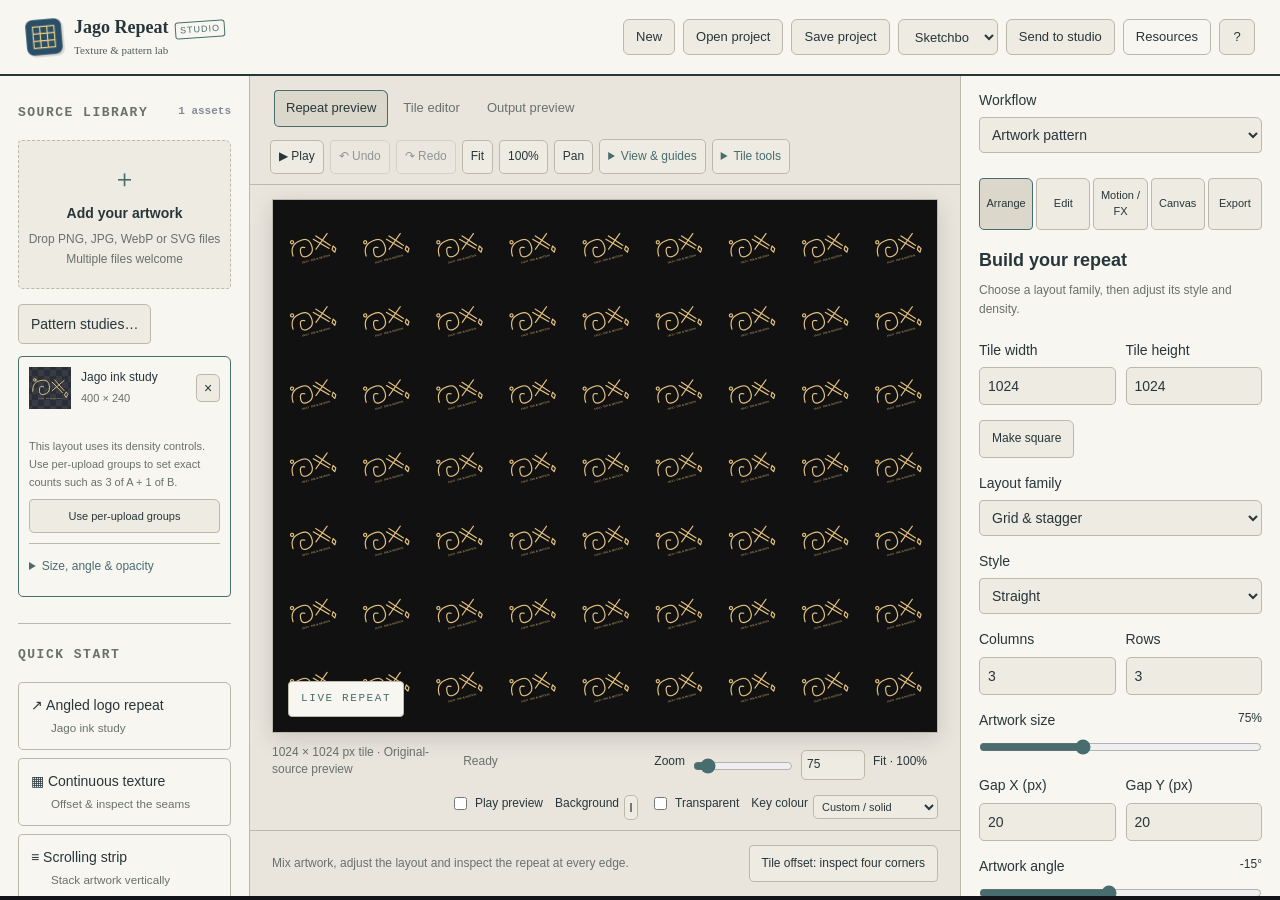
==== index.html @ b371f32c "Prepare Jago Repeat 1.12.0 release Build seamless artwork patterns, paint repeating textures and mak" ====
<!doctype html><html lang="en" data-theme="sketchbook"><head><meta charset="UTF-8"><meta name="viewport" content="width=device-width,initial-scale=1"><title>Jago Repeat Studio</title><meta name="description" content="Create mixed artwork patterns, edit texture seams, and export seamless tiles or filled canvases."><link rel="icon" href="data:image/svg+xml,%3Csvg%20xmlns%3D%22http%3A%2F%2Fwww.w3.org%2F2000%2Fsvg%22%20viewBox%3D%220%200%2064%2064%22%3E%3Crect%20width%3D%2264%22%20height%3D%2264%22%20rx%3D%2212%22%20fill%3D%22%23294e68%22%2F%3E%3Cpath%20d%3D%22M14%2014h36v36H14zM14%2026h36M14%2038h36M26%2014v36M38%2014v36%22%20fill%3D%22none%22%20stroke%3D%22%23edce83%22%20stroke-width%3D%222%22%2F%3E%3C%2Fsvg%3E"><style>:root{color-scheme:dark;font:14px 'Segoe UI',sans-serif;color:#e7e9ee;background:#121419}*{box-sizing:border-box}body{margin:0}button,input,select,textarea{font:inherit}button{cursor:pointer;background:#262a33;border:1px solid #393e49;color:#e7e9ee;padding:9px 12px;border-radius:6px}button:hover{background:#353c49}button:focus-visible,input:focus-visible,select:focus-visible{outline:2px solid #adf06b;outline-offset:2px}.primary{background:#b6ee78;color:#172210;border-color:#b6ee78;font-weight:650}.primary:hover{background:#cef99a}header{height:76px;display:flex;align-items:center;justify-content:space-between;padding:0 25px;border-bottom:1px solid #343944;gap:15px}.brand{font-size:20px;letter-spacing:2px;display:flex;align-items:center;gap:9px}.brand b{font-weight:300}.mark{color:#b6ee78;font-size:35px}.badge{font-size:11px;letter-spacing:1px;margin-left:17px;color:#8c939f}header button{margin-left:8px}main{display:grid;grid-template-columns:250px minmax(350px,1fr) 300px;height:calc(100vh - 76px)}aside{padding:22px 18px;overflow:auto;background:#1a1d24}.left{border-right:1px solid #343944}.right{border-left:1px solid #343944}.section-title{font-size:12px;letter-spacing:1.5px;color:#b5bcc7;display:flex;justify-content:space-between;margin:6px 0 17px;font-weight:650}.section-title:not(:first-child){margin-top:26px;border-top:1px solid #343944;padding-top:22px}.section-title span{font-size:11px;letter-spacing:0;color:#818a99}.drop{border:1px dashed #596171;display:flex;align-items:center;flex-direction:column;text-align:center;padding:19px 8px;cursor:pointer;border-radius:8px;color:#b6ee78;font-size:25px}.drop strong{font-size:14px;color:#e7e9ee;margin:7px}.drop small{font-size:12px;color:#929cab;line-height:1.6}.drop.over{background:#35412d}.asset{margin-top:12px;border:1px solid #3c424e;border-radius:7px;padding:10px}.asset.selected{border-color:#b6ee78}.asset-head{display:flex;gap:10px;align-items:center;cursor:pointer}.asset img{width:48px;height:42px;object-fit:contain;background:repeating-conic-gradient(#363b44 0% 25%,#292e37 0% 50%) 50%/12px 12px}.asset-name{overflow:hidden;text-overflow:ellipsis;white-space:nowrap;max-width:135px;font-size:12px}.asset small{color:#8e98a6;font-size:11px}.asset button{padding:3px 6px}.asset-settings{padding-top:10px}.asset-settings label{font-size:12px}.preset{display:block;width:100%;text-align:left;margin:8px 0;background:#22262e;padding:12px}.preset small{display:block;color:#8f98a7;margin-top:5px;padding-left:20px}.tip,.help{font-size:12px;color:#929baa;line-height:1.65}.tip{margin-top:24px}.workspace{min-width:0;display:flex;flex-direction:column;background:#101216}.workspace-bar{display:flex;justify-content:space-between;align-items:center;padding:16px 20px;gap:10px}.tabs{display:flex;gap:3px;background:#1d2129;padding:4px;border-radius:8px}.tabs button{border:0;background:transparent;font-size:13px}.tabs button.active{background:#3a414d}.workspace-bar>button{font-size:12px}.stage{margin:0 20px;flex:1;min-height:280px;position:relative;overflow:hidden;background:repeating-conic-gradient(#252a33 0% 25%,#20252e 0% 50%) 50%/24px 24px;border:1px solid #383e49;border-radius:8px;display:flex;justify-content:center;align-items:center}.stage canvas{max-width:100%;max-height:100%;object-fit:contain;touch-action:none}.stage-label{position:absolute;bottom:15px;left:15px;background:#15191de8;color:#b6ee78;font-size:11px;letter-spacing:1.6px;padding:9px 12px;border:1px solid #4a5540;border-radius:4px;pointer-events:none}.status{display:flex;justify-content:space-between;align-items:center;padding:16px 22px;color:#8f99a9;font-size:12px;gap:10px}.status label{display:flex;align-items:center;gap:8px;margin:0;font-size:12px}.status input{width:80px}.bottom{padding:22px;display:flex;align-items:center;justify-content:space-between;border-top:1px solid #30353f;gap:16px}.eyebrow{color:#b6ee78;font-size:11px;letter-spacing:1.4px}.bottom p{color:#939dad;line-height:1.5;font-size:13px}.bottom button{font-size:12px;white-space:nowrap}label{display:block;color:#b8c0cd;font-size:13px;margin-bottom:15px}label>input:not([type=checkbox]):not([type=range]),select,textarea{width:100%;margin-top:7px;background:#242933;border:1px solid #424956;border-radius:5px;color:#f0f1f4;padding:8px;min-width:0}input[type=color]{height:34px;padding:3px!important}input[type=range]{width:100%;accent-color:#b6ee78;margin:9px 0 0}input[type=checkbox]{accent-color:#b6ee78}output[data-for]{float:right;color:#e3e8ee;font-size:12px}.pair{display:grid;grid-template-columns:1fr 1fr;gap:10px}.wide{width:100%}textarea{resize:vertical;min-height:90px}.check{display:flex;gap:7px;align-items:center}#toast{position:fixed;bottom:25px;left:50%;transform:translateX(-50%);background:#b6ee78;color:#162310;padding:14px 22px;border-radius:7px;display:none;z-index:9;max-width:90vw}[hidden]{display:none!important}@media(max-width:1100px){main{grid-template-columns:210px minmax(280px,1fr) 270px}.badge{display:none}.workspace-bar{flex-wrap:wrap}.bottom{display:block}}@media(max-width:800px){header{height:auto;padding:15px;flex-wrap:wrap}.brand{font-size:17px}header button{font-size:12px;margin:0}main{height:auto;grid-template-columns:1fr}.workspace{grid-row:1}.stage{height:55vh;flex:none}.left,.right{overflow:visible;border:0}.left{display:block}.status{flex-wrap:wrap}.bottom{padding:15px}.asset{display:inline-block;width:210px;vertical-align:top;margin-right:10px}}
</style><style>:root{--bg:#111214;--panel:#1a1b1f;--raised:#24262b;--line:#35373e;--text:#f4f4f6;--muted:#a3a5af;--accent:#dcff72;--purple:#b1a0ff;--workspace:#141518;--button-ink:#202512;--selected:#dcff7218;--hover:#33363c;--label:#c8c9d0}
:root[data-theme=paper]{color-scheme:light;--bg:#e9e4da;--panel:#f5f1e8;--raised:#e5dfd3;--line:#c6bdad;--text:#302f29;--muted:#686354;--accent:#426324;--purple:#725793;--workspace:#ddd6c9;--button-ink:#fff;--selected:#42632418;--hover:#d7cebd;--label:#4b473f}
:root[data-theme=plum]{--bg:#1c1825;--panel:#261f32;--raised:#352b44;--line:#51435f;--text:#f7effb;--muted:#bbaec6;--accent:#f2ba96;--purple:#ccb2fa;--workspace:#201a29;--button-ink:#332432;--selected:#f2ba9618;--hover:#463751;--label:#dfcfe9}
:root[data-theme=candy]{color-scheme:light;--bg:#fbe8f0;--panel:#fff2f7;--raised:#f6dce9;--line:#d9afc6;--text:#503447;--muted:#805a72;--accent:#a64578;--purple:#79569c;--workspace:#f3e3f3;--button-ink:#fff;--selected:#a6457815;--hover:#edc7de;--label:#65465b}
body{background:var(--bg);color:var(--text);font:14px/1.45 'Segoe UI',system-ui,sans-serif}header{height:70px;border-color:var(--line);background:var(--bg)}.brand{font-size:21px;letter-spacing:-.7px;font-weight:750;gap:11px}.brand small{color:var(--accent);font-size:10px;letter-spacing:1.3px;margin-left:5px}.brand-tagline{display:block;color:var(--muted);font-size:12px;letter-spacing:.4px;font-weight:400}.mark{color:var(--accent)}main{height:calc(100dvh - 70px);grid-template-columns:250px minmax(350px,1fr) 320px}aside{background:var(--panel);border-color:var(--line)!important}.workspace{background:var(--bg)}button,select,input,textarea{color:var(--text)}button{background:var(--raised);border-color:var(--line);border-radius:7px;min-height:34px}button:hover{background:var(--hover);border-color:var(--muted)}button:disabled{opacity:.45;cursor:default}.primary,.primary:hover{background:var(--accent);border-color:var(--accent);color:var(--button-ink)}.top-actions{display:flex;gap:7px;align-items:center}.top-actions button{margin:0}.top-actions select{margin:0;width:100px;padding:8px}label{color:var(--label);font-size:14px}label>input:not([type=checkbox]):not([type=range]),select,textarea{background:var(--raised);border-color:var(--line);color:var(--text)}input[type=range],input[type=checkbox]{accent-color:var(--accent)}.section-title{color:var(--muted);border-color:var(--line)!important}.drop{color:var(--accent);border-color:var(--muted)}.drop strong{color:var(--text)}.drop.over{background:var(--selected)}.drop small,.help,.tip,.preset small,.asset small,.status,.bottom p{color:var(--muted)}.tabs,.preset{background:var(--panel)}.tabs button{color:var(--muted)}.tabs button.active{background:var(--selected);color:var(--accent);box-shadow:inset 0 0 0 1px var(--accent)}.asset{border-color:var(--line)}.asset.selected{border-color:var(--accent)}.asset-settings label{font-size:13px}.stage{border-color:var(--line);background-color:var(--workspace);border-radius:0}.stage-label{color:var(--accent);background:var(--panel);border-color:var(--line)}.bottom{border-color:var(--line)}.eyebrow{color:var(--muted)}output[data-for]{color:var(--text)}#toast{background:var(--accent);color:var(--button-ink)}#repeatInset{position:absolute;top:14px;right:14px;padding:8px;background:var(--panel);border:1px solid var(--line);border-radius:7px;pointer-events:none;box-shadow:0 4px 18px #0006}#repeatInset span{font-size:10px;color:var(--accent);letter-spacing:1.5px;display:block;margin-bottom:6px}#miniRepeat{display:block;width:180px;height:125px;background:repeating-conic-gradient(#363b44 0% 25%,#292e37 0% 50%) 50%/12px 12px}.selection-name{color:var(--purple);font-size:13px;margin-bottom:13px;overflow-wrap:anywhere}.export-summary{background:var(--selected);border:1px solid var(--accent);border-radius:6px;color:var(--accent);padding:12px;font-size:14px;margin:12px 0}#previewSize,#freeze,#resetArrangement{width:100%;margin-bottom:8px}dialog{background:var(--panel);color:var(--text);border:1px solid var(--line);border-radius:12px;padding:24px;width:600px;max-width:90vw;max-height:90vh;overflow:auto;box-shadow:0 24px 100px #0009}dialog::backdrop{background:#0009;backdrop-filter:blur(4px)}dialog h2{margin:0 0 10px;font-size:22px;letter-spacing:-.5px}dialog p{color:var(--muted);overflow-wrap:anywhere}.close-dialog{position:absolute;right:12px;top:10px;background:none;border:0;font-size:22px}dialog a{display:inline-block;color:var(--purple);padding:10px;margin-right:10px}.download-link{background:var(--accent);color:var(--button-ink);font-weight:650;text-decoration:none;border-radius:6px}#exportImage{width:100%;max-height:50vh;object-fit:contain;display:block;margin-top:18px;background:repeating-conic-gradient(#363b44 0% 25%,#292e37 0% 50%) 50%/16px 16px}.top-actions select{font-size:13px}#selectedControls button{margin-bottom:8px}#selectionPanel .help{font-size:13px}button:focus-visible,input:focus-visible,select:focus-visible{outline-color:var(--accent)}
@media(max-width:1100px){main{grid-template-columns:210px minmax(280px,1fr) 290px}.brand{font-size:18px}.top-actions{gap:4px}.top-actions button{font-size:12px;padding:8px}.top-actions select{width:85px}}
@media(max-width:800px){main{height:auto;grid-template-columns:1fr}header{height:auto}.brand-tagline{display:none}.top-actions{flex-wrap:wrap}.stage{height:55vh}#repeatInset{transform:scale(.7);transform-origin:top right}.workspace{grid-row:1}.top-actions button{min-height:38px}}

:root[data-theme=sketchbook]{color-scheme:light;--bg:#f3eddf;--panel:#fcf8ef;--raised:#f1eadb;--line:#c9bfaa;--text:#293d50;--muted:#6d716b;--accent:#294e68;--purple:#ad5141;--workspace:#d8d2c2;--button-ink:#fffaf0;--selected:#e5c77f;--hover:#e7ddc9;--label:#405366}
body{font-family:'Trebuchet MS','Segoe UI',sans-serif}header{background:var(--panel);border-bottom:2px solid var(--text);height:80px}main{height:calc(100dvh - 80px)}.brand{font-family:'Segoe Print','Comic Sans MS',cursive;font-size:23px;font-weight:700;letter-spacing:-1.2px;line-height:1.25}.brand small{font-family:'Trebuchet MS',sans-serif;font-size:10px;padding:3px 5px;border:1px solid var(--accent);transform:rotate(-4deg);border-radius:2px;display:inline-block}.brand-tagline{font-family:'Trebuchet MS',sans-serif;font-size:12px;margin-top:4px;line-height:1.5}.studio-logo{width:38px;height:38px;flex-shrink:0;transform:rotate(-5deg);filter:drop-shadow(2px 2px 0 #0002)}.studio-logo rect{fill:#294e68}.studio-logo path{stroke:#edce83;stroke-width:2;fill:none}.section-title,.eyebrow{font-family:'Courier New',monospace}.section-title{font-size:13px}.workspace-bar{border-bottom:1px solid var(--line);margin-bottom:14px}.bottom p{font-size:14px}.stage{margin:0 22px;border:1px solid var(--line);box-shadow:0 6px 22px #0002}.stage-label{background:var(--panel);font-family:'Courier New',monospace}.asset,.drop{border-radius:4px 6px 4px 5px}.drop{background:var(--raised);border-color:var(--line)}button,input,select,textarea{border-radius:4px 6px 4px 5px}.tabs{background:transparent}.tabs button.active{background:var(--selected);color:var(--text);box-shadow:inset 0 0 0 1px var(--accent)}#repeatInset{background:var(--panel);border-radius:3px;transform:rotate(1deg)}:root[data-theme=sketchbook] .workspace{background:var(--bg)}:root[data-theme=sketchbook] .stage{background-color:#d8d2c2;background-image:radial-gradient(#b8b3a3 1px,transparent 1px);background-size:18px 18px}.brand{white-space:nowrap}.top-actions{flex-wrap:wrap;justify-content:flex-end}@media(max-width:1100px){.brand{font-size:19px}.top-actions{max-width:390px}.top-actions button{font-size:12px}.brand-tagline{font-size:11px}}@media(max-width:800px){header{height:auto;min-height:80px}.brand{font-size:19px}main{height:auto}.brand-tagline{display:none}.top-actions{justify-content:flex-start}.studio-logo{width:32px;height:32px}}

.asset-head>div{min-width:0;flex:1}.asset img{flex:0 0 42px;width:42px}.asset-name{max-width:100%}.asset-head button{flex:0 0 24px;min-height:28px}.asset-settings{min-width:0}.asset-settings .pair{grid-template-columns:minmax(0,1fr) minmax(0,1fr)}.left{overflow-x:hidden}select{max-width:100%}@media(max-width:1100px){#repeatInset{transform:rotate(1deg) scale(.82);transform-origin:top right}}

.workspace-bar{flex-wrap:wrap;gap:8px}.preview-tools{display:flex;align-items:center;gap:5px;flex-wrap:wrap}.preview-tools button{padding:5px 8px}.neighbour-toggle{display:flex;align-items:center;gap:4px;font-size:11px;margin:0}.neighbour-toggle input{width:auto}.status #zoomNumber{width:58px}.preview-tools select{width:auto;font-size:11px}.status{flex-wrap:wrap}
.status>span{flex:1 1 180px}.status>label{flex:0 0 auto}.status #zoomNumber{min-width:64px;padding:5px}.status #zoomVal{min-width:65px}.status input[type=range]{width:100px}
</style><style>.tool-sidebar{padding-top:14px}.tool-nav{display:grid;grid-template-columns:repeat(4,1fr);gap:3px;position:sticky;top:-20px;background:var(--panel);padding:10px 0 12px;z-index:3}.tool-nav button{padding:9px 3px;font-size:12px}.tool-nav button.active{background:var(--selected);color:var(--text);border-color:var(--accent)}.tool-intro{margin-bottom:20px}.tool-intro h2{font-size:18px;color:var(--text);margin:5px 0 8px;font-weight:600}.tool-intro p{font-size:12px;line-height:1.6;margin:0;color:var(--muted)}.tool-details{margin:15px 0;border-top:1px solid var(--line);padding:12px 0 0}.tool-details summary{font-size:12px;font-weight:600;cursor:pointer;color:var(--accent);margin-bottom:12px}.tool-panel>.section-title:first-of-type{margin-top:10px}.canvas-presets{display:flex;gap:7px;flex-wrap:wrap}.canvas-presets button{font-size:12px}.preview-tools{gap:6px}.preview-tools>.display-details{margin:0;padding:0;border:0;position:relative}.display-details summary{margin:0;padding:8px;border:1px solid var(--line);border-radius:5px;background:var(--raised);font-weight:400}.display-details[open]{display:flex;flex-wrap:wrap;gap:6px;align-items:center}.display-details select{padding:5px}.display-details label{white-space:nowrap}.workspace-bar{padding:10px 20px}.preview-tools button{font-size:12px}.bottom .eyebrow{display:none}.bottom{padding:14px 22px}.bottom p{margin:4px 0;font-size:12px}.tool-panel #layoutHelp{padding:9px 10px;background:var(--raised);border-radius:5px}.tool-panel #patternControls>button{font-size:12px;margin:4px 0}.tool-panel #square{font-size:12px;margin-bottom:15px}.tool-panel #textureControls{margin-top:20px}.tool-panel #selectionPanel>.help{margin-top:0}.tool-panel #selectionPanel>button{font-size:12px;margin:4px 0}.tool-panel #exportSummary{margin:16px 0}.status{padding:12px 20px}.top-actions{display:flex;align-items:center;gap:6px}.top-actions button{margin:0}.tool-panel #output{font-weight:600}
.source-options>summary{font-size:12px;cursor:pointer;color:var(--accent);padding:4px 0 10px}.source-options[open]>summary{margin-bottom:8px}.tool-nav{top:-14px}.tool-sidebar>.section-title{display:none}
fieldset#canvasFramingControls{border:0;margin:0;padding:0;min-width:0}
.source-copy-controls{padding:10px 0;border-bottom:1px solid var(--line);margin-bottom:10px}.source-copy-controls label{font-size:11px;margin-bottom:10px}.source-copy-controls .help{font-size:11px;margin:8px 0}.source-copy-controls button{font-size:11px;padding:7px}
#exportVideo{display:block;width:100%;max-height:65vh;margin-top:15px;background:repeating-conic-gradient(#ccc 0% 25%,#eee 0% 50%) 0/16px 16px}#cancelAnimation{margin-top:8px}

.status{flex-wrap:wrap;gap:8px}.surface-bar{display:flex;align-items:center;gap:12px;margin-left:auto}.surface-bar label{margin:0;display:flex;align-items:center;gap:5px;font-size:12px}.surface-bar input[type=color]{width:30px;height:25px;padding:2px}.surface-bar input[type=checkbox]{width:auto}.repair-tools{border:1px solid var(--border);padding:12px;margin:12px 0}.repair-tools legend{padding:0 6px}#helpDialog{width:min(680px,90vw);max-height:85vh;overflow:auto;padding:28px;background:var(--panel);color:var(--text);border:1px solid var(--border);border-radius:10px}#helpDialog p{line-height:1.6}#helpDialog h3{margin-top:24px}#helpDialog a{color:inherit}.shortcut-grid{display:grid;grid-template-columns:1fr auto;gap:9px;font-size:13px}.shortcut-grid kbd{padding:3px 6px;border:1px solid var(--border);border-radius:4px}#helpBtn{font-size:18px;width:36px}#textureSteps .button-grid{display:grid;gap:6px}#copyMeaning{margin-bottom:14px}

@media(min-width:801px){.workspace{min-height:0;overflow:hidden}.stage{min-height:180px;flex:1 1 0;height:0}.workspace-bar,.status,.bottom{flex-shrink:0}}.surface-bar select{width:125px;font-size:11px;padding:4px}.status{padding:10px 22px}.surface-bar{flex-wrap:wrap}.repair-tools{border-color:var(--line)}#helpDialog{background:var(--panel);color:var(--text);border-color:var(--line)}

.tool-nav{grid-template-columns:repeat(5,1fr)}.tool-nav button{font-size:11px;padding:9px 2px}.texture-toolbar{display:grid;grid-template-columns:repeat(5,1fr);gap:4px;margin:12px 0}.texture-toolbar button{display:flex;flex-direction:column;align-items:center;gap:4px;padding:8px 2px;font-size:10px}.texture-toolbar svg{width:23px;height:23px;fill:none;stroke:currentColor;stroke-width:1.7;stroke-linecap:round;stroke-linejoin:round}.texture-toolbar button.active{background:var(--selected);border-color:var(--accent)}#textureToolSettings{border:1px solid var(--line);padding:10px;margin-bottom:12px}.texture-actions{display:flex;gap:6px;flex-wrap:wrap}.about-credits{border-top:1px solid var(--line);margin-top:24px;padding-top:8px}

.repeat-variation-dialog{width:min(1100px,94vw);max-height:90vh;overflow:auto}.repeat-variation-grid{display:grid;grid-template-columns:repeat(3,minmax(0,1fr));gap:14px}.repeat-variation-grid canvas{width:100%;height:190px;object-fit:contain;background:repeating-conic-gradient(#8882 0% 25%,transparent 0% 50%) 50%/16px 16px}.repeat-variation-grid p{font-size:12px;margin:6px 0}.repeat-variation-grid button{width:100%}@media(max-width:850px){.repeat-variation-grid{grid-template-columns:repeat(2,minmax(0,1fr))}}

.repeat-proof-dialog{width:min(850px,94vw);max-height:90vh;overflow:auto}#repeatKitProof canvas{display:block;max-width:100%;max-height:52vh;object-fit:contain;margin:auto;background:repeating-conic-gradient(#8882 0% 25%,transparent 0% 50%) 50%/16px 16px}
</style></head><body>
<header><div class="brand"><svg class="studio-logo" aria-hidden="true" viewBox="0 0 64 64"><rect x="2" y="2" width="60" height="60" rx="12"/><path d="M14 14h36v36H14zM14 26h36M14 38h36M26 14v36M38 14v36"/></svg><span>Jago Repeat <small>STUDIO</small><span class="brand-tagline">Texture & pattern lab</span></span></div><div class="top-actions"><select id="theme" aria-label="Studio theme"><option value="sketchbook">Sketchbook</option><option value="dark">Charcoal</option><option value="paper">Paper</option><option value="plum">Plum</option><option value="candy">Candy</option></select><button id="loadProject">Open project</button><button id="saveProject">Save project</button><button class="primary" id="exportTop" hidden aria-hidden="true">Export artwork</button></div></header>
<main><aside class="left"><div class="section-title">SOURCE LIBRARY <span id="count">0 assets</span></div><label class="drop" id="drop">＋<strong>Add your artwork</strong><small>Drop PNG, JPG, WebP or SVG files<br>Multiple files welcome</small><input id="upload" type="file" accept="image/png,image/jpeg,image/webp,image/svg+xml" multiple hidden></label><div id="assets"></div><div class="section-title">QUICK START</div><button class="preset" data-preset="logo">↗ Angled logo repeat <small>Jago ink study</small></button><button class="preset" data-preset="texture">▦ Continuous texture <small>Offset & inspect the seams</small></button><button class="preset" data-preset="feed">≡ Scrolling strip <small>Stack artwork vertically</small></button><div class="tip">Your files are processed in your browser. Save a project to keep artwork and settings together.</div></aside>
<section class="workspace"><div class="workspace-bar"><div class="tabs"><button data-view="repeat" class="active">Repeat preview</button><button data-view="tile">Tile editor</button><button data-view="canvas">Export canvas</button></div><div class="preview-tools"><button id="undoAction" title="Undo (Ctrl+Z)" aria-label="Undo">↶ Undo</button><button id="redoAction" title="Redo (Ctrl+Y / Ctrl+Shift+Z)" aria-label="Redo">↷ Redo</button><button id="fitView">Fit</button><button id="actualView">100%</button><label class="neighbour-toggle"><input id="showNeighbours" type="checkbox" checked> Neighbour tiles</label><button id="panView" aria-pressed="false" title="Pan the preview (H); Space or middle-drag also pans">Pan</button><select id="previewQuality" aria-label="Preview fidelity"><option value="2">High fidelity</option><option value="3">Ultra fidelity</option><option value="1">Standard</option><option value="pixel">Pixel accurate</option></select><button id="guides">Show tile edges</button></div></div><div class="stage" id="stage"><canvas id="preview"></canvas><div id="repeatInset" hidden><span>LIVE REPEAT</span><canvas id="miniRepeat"></canvas></div><div class="stage-label" id="stageLabel">LIVE REPEAT</div></div><div class="status"><span id="dimensions"></span><span id="message">Ready</span><label>Zoom <input id="zoom" type="range" min="10" max="800" value="75"><input id="zoomNumber" type="number" min="10" max="800" value="75" aria-label="Zoom percent"><output id="zoomVal">Fit</output></label></div><div class="bottom"><div><span class="eyebrow">THE REPEAT TABLE</span><p id="hint">Adjust the repeat, then export a seamless square or a filled canvas.</p></div><button id="halfOffset">Offset by half a tile</button></div></section>
<aside class="right"><div class="section-title">REPEAT SETTINGS</div><label>Workflow<select id="mode"><option value="pattern">Artwork pattern</option><option value="texture">Continuous texture</option><option value="feed">Scrolling strip / data feed</option></select></label><div class="pair"><label>Tile width <input id="tw" type="number" min="64" max="4096" value="1024"></label><label>Tile height <input id="th" type="number" min="64" max="4096" value="1024"></label></div><button id="square">Make square</button><div id="patternControls"><label>Layout<select id="layout"><option value="grid">Straight grid</option><option value="brick">Brick / half drop</option><option value="column">Half brick columns</option><option value="balanced">Smart scatter · balanced centres</option><option value="relaxed">Smart spacing · artwork edge gaps</option><option value="organic">Organic grid · controlled scatter</option><option value="hex">Hexagonal stagger</option><option value="diagonal">Diagonal weave</option><option value="diamond">Diamond rhythm</option><option value="scatter">Seeded scatter</option><option value="manual">Free composition</option><option value="mirror">Alternating mirror</option><option value="sets">Source sets · 1–4 copies per upload</option><option value="symmetryX">Mirror pairs · across tile</option><option value="symmetryY">Mirror pairs · down tile</option><option value="symmetryXY">Four-way mirror symmetry</option></select></label><div class="pair"><label>Columns<input id="cols" type="number" min="1" max="20" value="3"></label><label>Rows<input id="rows" type="number" min="1" max="20" value="3"></label></div><label>Artwork size <output data-for="size"></output><input id="size" type="range" min="5" max="200" value="75"></label><div class="pair"><label>Gap X (px)<input id="gapx" type="number" min="0" max="1000" value="20"></label><label>Gap Y (px)<input id="gapy" type="number" min="0" max="1000" value="20"></label></div><label>Rotation <output data-for="rotation"></output><input id="rotation" type="range" min="-180" max="180" value="-15"></label><label>Rotation variation <output data-for="rotJitter"></output><input id="rotJitter" type="range" min="0" max="180" value="0"></label><label>Position variation <output data-for="jitter"></output><input id="jitter" type="range" min="0" max="100" value="0"></label><label>Size variation <output data-for="sizeJitter"></output><input id="sizeJitter" type="range" min="0" max="90" value="0"></label><div class="pair"><label>Mix assets<select id="mix"><option value="cycle">In order</option><option value="random">Random</option></select></label><label>Seed<input id="seed" type="number" value="42" min="0" max="999999"></label></div><button id="shuffle">Shuffle arrangement</button><p class="help" id="layoutHelp"></p><p class="help" id="spacingStatus"></p><button id="freeze">Make this arrangement editable</button><button id="resetArrangement">Reset moved items</button><label class="check"><input id="avoidOverlap" type="checkbox" checked> Prevent artwork overlap</label><label>Clearance (px)<input id="clearance" type="number" min="0" max="300" value="12"></label><p class="help">Prevents overlaps in generated layouts using visible artwork bounds, rotation and wrapped neighbours. Crowded artwork is resized to fit; manual edits can still overlap.</p></div>
<div id="feedControls" hidden><label>Direction<select id="direction"><option value="vertical">Vertical</option><option value="horizontal">Horizontal</option></select></label><label>Strip spacing (px)<input id="feedGap" type="number" min="0" max="1000" value="24"></label><label>Artwork sizing<select id="feedSizing"><option value="individual">Fit each artwork in its slot</option><option value="height">Match heights</option><option value="width">Match widths</option><option value="area">Similar visual size</option></select></label><label>Spacing<select id="feedSpacing"><option value="slots">Equal slots</option><option value="edges">Even artwork edge gaps</option></select></label><label>Fit<select id="feedFit"><option value="contain">Fit full artwork</option><option value="cover">Fill strip width (crop)</option></select></label><label>Feed text<textarea id="feedText" placeholder="Optional: one entry per line"></textarea></label><label>Text size<input id="fontSize" type="number" min="10" max="200" value="36"></label><label>Text colour<input id="textColor" type="color" value="#ffffff"></label><label><input id="animate" type="checkbox"> Preview scrolling</label><label>Scroll speed<input id="speed" type="range" min="5" max="150" value="30"></label></div>
<div class="section-title">SELECTED ARTWORK</div><div id="selectionPanel"><p class="help">Open Tile editor and click an image. Drag to move; use the corner handle to resize and the top handle to rotate. Choose Linked / mirrored copies to keep related motifs together.</p><label>Edit target<select id="editTarget"><option value="instance">This occurrence</option><option value="set">This linked repeat set</option><option value="source">All copies of this source</option><option value="linked">Linked / mirrored copies</option></select></label><p class="help" id="linkedHelp" hidden>Linked copies share scale and follow the layout. Mirrored copies move in opposite directions and rotate oppositely across the mirror.</p><div id="selectedControls" hidden><div id="selectionName" class="selection-name"></div><div class="pair"><label>Centre X (px)<input id="itemX" type="number" step="1"></label><label>Centre Y (px)<input id="itemY" type="number" step="1"></label><label>Width (px)<input id="itemWidth" type="number" min="1" max="8192"></label><label>Rotation °<input id="itemRotation" type="number" step="1"></label></div><button id="resetSelected">Reset item</button><button id="duplicateItem">Duplicate</button><button id="deleteItem">Remove occurrence</button></div><button id="addItem">Add selected source to tile</button><button id="addRepeatSet">Add linked set from selected source</button><p class="help">Set the copy count and arrangement in the source library. Source sets layout uses those counts automatically.</p><label class="check"><input id="snap" type="checkbox"> Snap to grid</label><label>Snap step (px)<input id="snapStep" type="number" min="1" max="512" value="16"></label></div><div class="section-title">OFFSET & SURFACE</div><div class="pair"><label>Offset X (%)<input id="ox" type="number" min="-100" max="100" value="0"></label><label>Offset Y (%)<input id="oy" type="number" min="-100" max="100" value="0"></label></div><label>Background<input id="bg" type="color" value="#111111"></label><label class="check"><input id="transparent" type="checkbox"> Transparent background</label><div id="textureControls" hidden><label>Texture source<select id="textureSource"></select></label><label>Fit texture<select id="textureFit"><option value="cover">Fill tile (crop)</option><option value="stretch">Stretch to tile</option><option value="contain">Fit inside</option></select></label><label class="check"><input id="mirrorTexture" type="checkbox"> Mirror quadrants for matching edges</label><div class="section-title">WRAPPED SEAM EDITING</div><label>Tool<select id="tool"><option value="none">Inspect</option><option value="paint">Paint</option><option value="clone">Clone stamp (Alt-click source)</option><option value="erase">Erase to transparency</option></select></label><div class="pair"><label>Brush size<input id="brush" type="number" min="1" max="300" value="40"></label><label>Colour<input id="paintColor" type="color" value="#e6c381"></label></div><label>Brush opacity<input id="brushOpacity" type="range" min="1" max="100" value="100"></label><button id="undoPaint">Undo stroke</button><button id="resetPaint">Reset texture edits</button><p class="help">Use Tile editor. Offset brings outer seams into the centre. Painting wraps across every edge. Clone stamp: Alt-click a source, then drag to paint.</p></div>
<div class="section-title">EXPORT</div><label>Output<select id="output"><option value="tile">Repeatable tile</option><option value="canvas">Filled canvas</option></select></label><label>Aspect ratio<select id="ratio"><option value="custom">Custom</option><option value="1:1">Square · 1:1</option><option value="16:9">Landscape · 16:9</option><option value="9:16">Portrait · 9:16</option><option value="4:3">Classic · 4:3</option><option value="3:2">Photo · 3:2</option><option value="21:9">Ultrawide · 21:9</option></select></label><div class="pair"><label>Width (px)<input id="ew" type="number" min="64" max="8192" value="1920"></label><label>Height (px)<input id="eh" type="number" min="64" max="8192" value="1080"></label></div><label>Format<select id="format"><option value="png">PNG · transparency</option><option value="jpeg">JPEG · flattened</option><option value="webp">WebP</option><option value="svg">SVG · vector artwork preserved</option></select></label><label>Export scale<select id="exportScale"><option value="1">1× · original size</option><option value="2">2× · double resolution</option><option value="4">4× · four times resolution</option><option value="custom">Custom multiplier</option></select></label><label id="customScaleLabel" hidden>Custom multiplier<input id="customScale" type="number" min="0.25" max="8" step="0.25" value="3"></label><label>Raster resizing<select id="resample"><option value="smooth">High quality smooth</option><option value="pixel">Nearest neighbour · pixel art</option></select></label><div id="exportSummary" class="export-summary"></div><button id="previewSize">Preview this canvas size</button><p class="help">Upscaling renders vectors at full resolution and resamples raster images. It does not generate new photographic detail.</p><label>Quality<input id="quality" type="range" min="10" max="100" value="95"></label><button class="primary wide" id="export">Download artwork</button><p class="help">Canvas exports repeat to fill and crop at the edges. Raster artwork stays raster inside SVG. Edited textures are embedded as PNG.</p></aside></main><dialog id="exportDialog"><button id="closeExport" class="close-dialog" aria-label="Close export preview">×</button><h2>Export ready</h2><p id="exportDescription"></p><a id="downloadLink" class="download-link">Download file</a><a id="openExportLink" target="_blank" rel="noopener">Open export</a><img id="exportImage" alt="Exported artwork preview"><p class="help">If your browser blocks a download, open the export and save it from there.</p></dialog><input type="file" id="projectFile" accept=".jagorepeat,.json" hidden><div id="toast" role="status"></div><script>/* Periodic layout algorithms: distances include neighbours across tile edges. */
(function(root){
  function random(seed){return()=>{seed|=0;seed=seed+0x6D2B79F5|0;let t=Math.imul(seed^seed>>>15,1|seed);t=t+Math.imul(t^t>>>7,61|t)^t;return((t^t>>>14)>>>0)/4294967296}}
  const wrap=(x,m)=>(x%m+m)%m;
  function delta(a,b,period){return wrap(a-b+period/2,period)-period/2}
  function distance(a,b,w,h){return Math.hypot(delta(a.x,b.x,w),delta(a.y,b.y,h))}
  function balanced(count,w,h,seed,relax=false){const rnd=random(seed),points=[];for(let i=0;i<count;i++){let best,score=-1;for(let k=0;k<40;k++){const p={x:rnd()*w,y:rnd()*h};let d=Infinity;for(const q of points)d=Math.min(d,distance(p,q,w,h));if(d>score){best=p;score=d}}points.push(best)}if(relax){const cell=Math.sqrt(w*h/count);for(let pass=0;pass<35;pass++){const forces=points.map(()=>({x:0,y:0}));for(let i=0;i<count;i++)for(let j=i+1;j<count;j++){let dx=delta(points[i].x,points[j].x,w),dy=delta(points[i].y,points[j].y,h),d=Math.hypot(dx,dy);if(d<cell&&d>1e-6){const force=(cell-d)*.085;forces[i].x+=dx/d*force;forces[i].y+=dy/d*force;forces[j].x-=dx/d*force;forces[j].y-=dy/d*force}}points.forEach((p,i)=>{p.x=wrap(p.x+forces[i].x,w);p.y=wrap(p.y+forces[i].y,h)})}}return points}
  function lattice(cols,rows,w,h,type,seed,jitter){const rnd=random(seed),cw=w/cols,ch=h/rows,out=[];for(let y=0;y<rows;y++)for(let x=0;x<cols;x++){let px=(x+.5)*cw,py=(y+.5)*ch;if(['brick','hex'].includes(type))px+=(y%2)*cw/2;if(type==='column')py+=(x%2)*ch/2;if(type==='diagonal')px+=y*cw/rows;if(type==='diamond'){px+=(y%2)*cw/2;py+=((x+y)%2)*ch*.18}if(type==='scatter'){px=rnd()*w;py=rnd()*h}else if(type==='organic'){px+=(rnd()-.5)*cw*jitter/100;py+=(rnd()-.5)*ch*jitter/100}else if(type!=='hex'){px+=(rnd()-.5)*cw*jitter/100;py+=(rnd()-.5)*ch*jitter/100}out.push({x:wrap(px,w),y:wrap(py,h)})}return out}
  const api={random,wrap,delta,distance,balanced,lattice};if(typeof module!=='undefined'&&module.exports)module.exports=api;else root.RepeatLayout=api;
})(globalThis);
</script><script>(function(root){
  const wrap=(x,m)=>(x%m+m)%m,delta=(a,b,m)=>wrap(a-b+m/2,m)-m/2;
  function box(p){const b=p.a?.visibleBox||{left:0,top:0,right:1,bottom:1},angle=p.angle*Math.PI/180,c=Math.cos(angle),s=Math.sin(angle),fx=p.flip?-1:1,fy=p.flipY?-1:1,dx=(b.left+b.right-1)*p.width*.5*fx,dy=(b.top+b.bottom-1)*p.height*.5*fy;return {x:p.x+dx*c-dy*s,y:p.y+dx*s+dy*c,hw:(b.right-b.left)*p.width*.5,hh:(b.bottom-b.top)*p.height*.5,ux:c,uy:s,vx:-s,vy:c,empty:b.empty}}
  function corners(b){return [[-1,-1],[1,-1],[1,1],[-1,1]].map(([x,y])=>({x:b.x+b.ux*b.hw*x+b.vx*b.hh*y,y:b.y+b.uy*b.hw*x+b.vy*b.hh*y}))}
  function pointSegment(p,a,b){const dx=b.x-a.x,dy=b.y-a.y,t=Math.max(0,Math.min(1,((p.x-a.x)*dx+(p.y-a.y)*dy)/(dx*dx+dy*dy||1)));return {x:p.x-(a.x+t*dx),y:p.y-(a.y+t*dy)}}
  function relation(a,b){const dx=a.x-b.x,dy=a.y-b.y;let overlap=Infinity,axis=null,separate=false;for(const [x,y] of [[a.ux,a.uy],[a.vx,a.vy],[b.ux,b.uy],[b.vx,b.vy]]){const ra=a.hw*Math.abs(x*a.ux+y*a.uy)+a.hh*Math.abs(x*a.vx+y*a.vy),rb=b.hw*Math.abs(x*b.ux+y*b.uy)+b.hh*Math.abs(x*b.vx+y*b.vy),v=dx*x+dy*y,o=ra+rb-Math.abs(v);if(o<0)separate=true;if(o<overlap){overlap=o;axis={x:x*(v>=0?1:-1),y:y*(v>=0?1:-1)}}}if(!separate)return {gap:-overlap,x:axis.x,y:axis.y};const ca=corners(a),cb=corners(b);let best={d:Infinity,x:1,y:0};for(let i=0;i<4;i++)for(let j=0;j<4;j++){let v=pointSegment(ca[i],cb[j],cb[(j+1)%4]),d=v.x*v.x+v.y*v.y;if(d<best.d)best={d,...v};v=pointSegment(cb[i],ca[j],ca[(j+1)%4]);d=v.x*v.x+v.y*v.y;if(d<best.d)best={d,x:-v.x,y:-v.y}}const length=Math.sqrt(best.d);return {gap:length,x:best.x/(length||1),y:best.y/(length||1)}}
  function periodic(a,b,w,h,threshold=Infinity){const bx=a.x+delta(b.x,a.x,w),by=a.y+delta(b.y,a.y,h),r=Math.hypot(a.hw,a.hh)+Math.hypot(b.hw,b.hh);let best={gap:Infinity,x:0,y:0};for(let y=-1;y<=1;y++)for(let x=-1;x<=1;x++){const bb={...b,x:bx+x*w,y:by+y*h};if(Math.hypot(a.x-bb.x,a.y-bb.y)-r>Math.min(threshold,best.gap))continue;const rel=relation(a,bb);if(rel.gap<best.gap)best=rel}return best}
  function minimum(items,w,h){const boxes=items.map(box);let gap=Infinity;for(let i=0;i<items.length;i++)for(let j=i+1;j<items.length;j++){if(boxes[i].empty||boxes[j].empty)continue;gap=Math.min(gap,periodic(boxes[i],boxes[j],w,h,gap).gap)}return gap}
  function fit(items,w,h,clearance,move=false,even=false){const ps=items.map(p=>({...p}));for(const p of ps){const b=box(p),sx=2*(Math.abs(b.ux)*b.hw+Math.abs(b.vx)*b.hh),sy=2*(Math.abs(b.uy)*b.hw+Math.abs(b.vy)*b.hh),f=Math.min(1,Math.max(1,w-clearance)/Math.max(1,sx),Math.max(1,h-clearance)/Math.max(1,sy));p.width*=f;p.height*=f}
    const area=ps.reduce((sum,p)=>{const b=box(p);return sum+4*b.hw*b.hh},0),target=even?Math.max(clearance,Math.sqrt(Math.max(0,w*h-area)/Math.max(1,ps.length))*.28):clearance;
    if(move)for(let iteration=0;iteration<(ps.length>120?10:28);iteration++){const boxes=ps.map(box),forces=ps.map(()=>({x:0,y:0,n:0}));let issues=0;for(let i=0;i<ps.length;i++)for(let j=i+1;j<ps.length;j++){if(boxes[i].empty||boxes[j].empty)continue;const r=periodic(boxes[i],boxes[j],w,h,target);if(r.gap<target){issues++;const shift=Math.min(Math.min(w,h)*.08,(target-r.gap)*.25);forces[i].x+=r.x*shift;forces[i].y+=r.y*shift;forces[j].x-=r.x*shift;forces[j].y-=r.y*shift;forces[i].n++;forces[j].n++}}if(!issues)break;ps.forEach((p,i)=>{const k=Math.max(1,Math.sqrt(forces[i].n));p.x=wrap(p.x+forces[i].x/k,w);p.y=wrap(p.y+forces[i].y/k,h)})}
    // When artwork cannot fit at the requested size, shrink offending motifs.
    // Keep regular/mirrored placement intact rather than breaking its structure.
    for(let iteration=0;iteration<24;iteration++){const boxes=ps.map(box),factors=ps.map(()=>1);let issues=0;for(let i=0;i<ps.length;i++)for(let j=i+1;j<ps.length;j++){if(boxes[i].empty||boxes[j].empty)continue;const r=periodic(boxes[i],boxes[j],w,h,clearance);if(r.gap<clearance-.01){issues++;const d=Math.hypot(delta(boxes[i].x,boxes[j].x,w),delta(boxes[i].y,boxes[j].y,h)),f=Math.max(.2,Math.min(.98,(d-clearance)/(d-r.gap||1)));factors[i]=Math.min(factors[i],f);factors[j]=Math.min(factors[j],f)}}if(!issues)break;const groups={};ps.forEach((p,i)=>{if(p.setId)groups[p.setId]=Math.min(groups[p.setId]||1,factors[i])});ps.forEach((p,i)=>{const f=p.setId?groups[p.setId]:factors[i];p.width*=f;p.height*=f})}return ps;
  }
  const api={box,relation,periodic,minimum,fit};if(typeof module!=='undefined'&&module.exports)module.exports=api;else root.ShapeSpacing=api;
})(globalThis);
</script><script>// SPDX-License-Identifier: MIT
(function(root){
const styles=['grid','brick','column','organic','balanced','mirror','diagonal','diamond'];
function random(seed){return()=>{seed|=0;seed=seed+0x6D2B79F5|0;let t=Math.imul(seed^seed>>>15,1|seed);t=t+Math.imul(t^t>>>7,61|t)^t;return((t^t>>>14)>>>0)/4294967296}}
function variations(base,seed,locks={}){if(!Number.isInteger(seed)||seed<0||seed>999999)throw Error('Choose a seed between 0 and 999999.');const r=random(seed),pick=a=>a[Math.floor(r()*a.length)];return Array.from({length:6},(_,i)=>{const s={...base,mode:'pattern',seed:String((seed+i*7919)%1000000)};if(!locks.layout)s.layout=pick(styles);if(!locks.density){s.cols=String(pick([2,3,4,5,6]));s.rows=String(pick([2,3,4,5,6]))}if(!locks.density&&['brick','diamond'].includes(s.layout)&&+s.rows%2)s.rows=String(+s.rows+1);if(!locks.density&&['column','diamond'].includes(s.layout)&&+s.cols%2)s.cols=String(+s.cols+1);if(!locks.size){s.size=String(pick([45,60,75,90]));s.sizeJitter=String(pick([0,8,16,25]))}if(!locks.angle){s.rotation=String(pick([-30,-15,0,15,30]));s.rotJitter=String(pick([0,8,20,40]))}if(!locks.position)s.jitter=String(s.layout==='organic'?pick([25,40,60]):pick([0,8,20]));if(!locks.mix)s.mix=pick(['cycle','random']);return s})}
const api={styles,random,variations};if(typeof module!=='undefined')module.exports=api;root.RepeatVariation=api;
})(globalThis);
</script><script>'use strict';
const $=id=>document.getElementById(id), keys=['mode','tw','th','layout','cols','rows','size','gapx','gapy','rotation','rotJitter','jitter','sizeJitter','mix','seed','direction','feedGap','feedFit','feedText','fontSize','textColor','speed','ox','oy','bg','transparent','textureSource','textureFit','mirrorTexture','tool','brush','paintColor','brushOpacity','output','ratio','ew','eh','format','quality'];
let strokeBatch=false,cloneSnapshot=null;
let assets=[],selected=-1,view='repeat',guides=false,tile=document.createElement('canvas'),texture=null,textureKey='',undo=[],cloneSource=null,cloneDelta=null,painting=false,lastPoint=null,scroll=0,lastTime=0;
const n=id=>Number($(id).value), mod=(a,b)=>(a%b+b)%b, esc=s=>String(s).replace(/[&<>"']/g,c=>({'&':'&amp;','<':'&lt;','>':'&gt;','"':'&quot;',"'":'&apos;'}[c]));
function toast(s){$('message').textContent=s;$('toast').textContent=s;$('toast').style.display='block';clearTimeout(toast.timer);toast.timer=setTimeout(()=>$('toast').style.display='none',3500)}
function rng(seed){return()=>{seed|=0;seed=seed+0x6D2B79F5|0;let t=Math.imul(seed^seed>>>15,1|seed);t=t+Math.imul(t^t>>>7,61|t)^t;return((t^t>>>14)>>>0)/4294967296}}
function canvas(w,h){let c=document.createElement('canvas');c.width=w;c.height=h;return c}
function bounds(){for(const id of ['tw','th','cols','rows','ew','eh','fontSize','brush']){const e=$(id);e.value=Math.round(Math.max(Number(e.min),Math.min(Number(e.max),Number(e.value)||Number(e.min))))}}
async function loadAsset(src,name,settings={}){src=await cleanSource(src);const img=new Image();await new Promise((resolve,reject)=>{img.onload=resolve;img.onerror=reject;img.src=src});assets.push({scale:100,rotate:0,opacity:100,flip:false,enabled:true,...settings,src,name,img,w:img.naturalWidth,h:img.naturalHeight});selected=assets.length-1;if(typeof measureVisibleBounds==='function')measureVisibleBounds(assets[selected]);renderAssets();invalidateTexture();update()}
function safeSVG(text){const doc=new DOMParser().parseFromString(text,'image/svg+xml');if(doc.querySelector('parsererror')||doc.documentElement.localName!=='svg')throw Error('Invalid SVG');doc.querySelectorAll('script,foreignObject,iframe,object,embed,animate,set,animateTransform').forEach(e=>e.remove());doc.querySelectorAll('*').forEach(e=>[...e.attributes].forEach(a=>{if(/^on/i.test(a.name)||((/href$/i.test(a.name))&&!a.value.startsWith('#'))||/url\(\s*['"]?(?!#)/i.test(a.value))e.removeAttribute(a.name)}));return 'data:image/svg+xml;base64,'+btoa(unescape(encodeURIComponent(new XMLSerializer().serializeToString(doc))))}
async function files(list){for(const f of list){try{if(!/\.(png|jpe?g|webp|svg)$/i.test(f.name))throw Error('Use PNG, JPG, WebP or SVG');let src=f.name.toLowerCase().endsWith('.svg')?safeSVG(await f.text()):await new Promise((res,rej)=>{const r=new FileReader();r.onload=()=>res(r.result);r.onerror=rej;r.readAsDataURL(f)});await loadAsset(src,f.name)}catch(e){toast(f.name+': '+e.message)}}}
function renderAssets(){ $('count').textContent=assets.length+' assets';$('assets').innerHTML=assets.map((a,i)=>`<div class="asset ${selected===i?'selected':''}"><div class="asset-head" data-select="${i}"><img src="${esc(a.src)}" alt=""><div><div class="asset-name">${esc(a.name)}</div><small>${a.w} × ${a.h}</small></div><button data-remove="${i}" aria-label="Remove ${esc(a.name)}">×</button></div>${selected===i?`<div class="asset-settings"><label><input type="checkbox" data-asset="${i}" data-key="enabled" ${a.enabled?'checked':''}> Include in pattern</label><div class="pair"><label>Scale %<input type="number" min="1" max="400" value="${a.scale}" data-asset="${i}" data-key="scale"></label><label>Rotation °<input type="number" min="-360" max="360" value="${a.rotate}" data-asset="${i}" data-key="rotate"></label></div><label>Opacity<input type="range" min="0" max="100" value="${a.opacity}" data-asset="${i}" data-key="opacity"></label><label><input type="checkbox" data-asset="${i}" data-key="flip" ${a.flip?'checked':''}> Flip horizontally</label><label>Copies in a set<input type="number" min="1" max="4" value="${a.repeatCount||1}" data-asset="${i}" data-key="repeatCount"></label><label>Set arrangement<select data-asset="${i}" data-key="repeatStyle"><option value="regular" ${!a.repeatStyle||a.repeatStyle==='regular'?'selected':''}>Matching copies</option><option value="mirrorX" ${a.repeatStyle==='mirrorX'?'selected':''}>Mirror pair · across</option><option value="mirrorY" ${a.repeatStyle==='mirrorY'?'selected':''}>Mirror pair · down</option><option value="mirrorXY" ${a.repeatStyle==='mirrorXY'?'selected':''}>Four-way mirrors</option></select></label></div>`:''}</div>`).join('');const old=$('textureSource').value;$('textureSource').innerHTML=assets.map((a,i)=>`<option value="${i}">${esc(a.name)}</option>`).join('');$('textureSource').value=assets[Number(old)]?old:'0'}
$('assets').onclick=e=>{const rm=e.target.closest('[data-remove]');if(rm){assets.splice(Number(rm.dataset.remove),1);selected=Math.min(selected,assets.length-1);renderAssets();invalidateTexture();update();return}const head=e.target.closest('[data-select]');if(head){selected=Number(head.dataset.select);renderAssets()}};
$('assets').oninput=e=>{if(e.target.dataset.asset!==undefined){const a=assets[Number(e.target.dataset.asset)],k=e.target.dataset.key;a[k]=e.target.tagName==='SELECT'?e.target.value:e.target.type==='checkbox'?e.target.checked:Math.max(Number(e.target.min),Math.min(Number(e.target.max),Number(e.target.value)));update()}};
function invalidateTexture(){texture=null;textureKey='';undo=[];cloneSource=null}
function getTexture(){const a=assets[n('textureSource')];if(!a)return null;const w=n('tw'),h=n('th'),key=[a.src,w,h,$('textureFit').value,$('mirrorTexture').checked].join('|');if(texture&&textureKey===key)return texture;texture=canvas(w,h);textureKey=key;undo=[];const ctx=texture.getContext('2d');function fit(x,y,cw,ch){let iw=cw,ih=ch;if($('textureFit').value!=='stretch'){const s=$('textureFit').value==='cover'?Math.max(cw/a.w,ch/a.h):Math.min(cw/a.w,ch/a.h);iw=a.w*s;ih=a.h*s}ctx.save();ctx.beginPath();ctx.rect(x,y,cw,ch);ctx.clip();ctx.drawImage(a.img,x+(cw-iw)/2,y+(ch-ih)/2,iw,ih);ctx.restore()}if($('mirrorTexture').checked){const q=canvas(Math.ceil(w/2),Math.ceil(h/2));fit(0,0,w/2,h/2);q.getContext('2d').drawImage(texture,0,0,q.width,q.height,0,0,q.width,q.height);ctx.clearRect(0,0,w,h);for(let y=0;y<2;y++)for(let x=0;x<2;x++){ctx.save();ctx.translate(x?w:0,y?h:0);ctx.scale(x?-1:1,y?-1:1);ctx.drawImage(q,0,0,w/2,h/2);ctx.restore()}}else fit(0,0,w,h);return texture}
function placements(){const w=n('tw'),h=n('th'),active=assets.filter(a=>a.enabled),out=[],random=rng(n('seed'));if($('mode').value==='feed'){const vert=$('direction').value==='vertical',text=$('feedText').value.split('\n').filter(s=>s.trim()),items=[...active.map(a=>({a})),...text.map(t=>({text:t}))];if(!items.length)return out;const len=(vert?h:w)/items.length;items.forEach((item,i)=>{if(item.a){const a=item.a,cw=vert?w:len-n('feedGap'),ch=vert?len-n('feedGap'):h,s=$('feedFit').value==='cover'?Math.max(cw/a.w,ch/a.h):Math.min(cw/a.w,ch/a.h);out.push({a,x:vert?w/2:len*(i+.5),y:vert?len*(i+.5):h/2,width:a.w*s*a.scale/100,height:a.h*s*a.scale/100,angle:a.rotate,flip:a.flip,opacity:a.opacity/100,clip:{x:vert?0:i*len,y:vert?i*len:0,w:vert?w:len,h:vert?len:h}})}else out.push({text:item.text,x:vert?w/2:len*(i+.5),y:vert?len*(i+.5):h/2})});return out}if(!active.length)return out;const cols=n('cols'),rows=n('rows'),cw=w/cols,ch=h/rows,layout=$('layout').value;for(let y=0;y<rows;y++)for(let x=0;x<cols;x++){const idx=$('mix').value==='random'?Math.floor(random()*active.length):(y*cols+x)%active.length,a=active[idx];let px=(x+.5)*cw,py=(y+.5)*ch;if(layout==='brick')px+=(y%2)*cw/2;if(layout==='column')py+=(x%2)*ch/2;if(layout==='scatter'){px=random()*w;py=random()*h}else{px+=(random()-.5)*cw*n('jitter')/100;py+=(random()-.5)*ch*n('jitter')/100}const s=Math.min(Math.max(1,cw-n('gapx'))/a.w,Math.max(1,ch-n('gapy'))/a.h)*n('size')/100*a.scale/100*(1+(random()*2-1)*n('sizeJitter')/100);out.push({a,x:mod(px,w),y:mod(py,h),width:a.w*s,height:a.h*s,angle:n('rotation')+a.rotate+(random()*2-1)*n('rotJitter'),flip:a.flip!==(layout==='mirror'&&((x+y)%2===1)),opacity:a.opacity/100})}return out}
function wrappedCopies(p,fn){const w=n('tw'),h=n('th'),ox=n('ox')*w/100,oy=n('oy')*h/100,r=p.text?n('fontSize')*p.text.length:Math.hypot(p.width,p.height)/2;const x=mod(p.x+ox,w),y=mod(p.y+oy,h);for(let j=Math.floor((-r-y)/h);j<=Math.ceil((h+r-y)/h);j++)for(let i=Math.floor((-r-x)/w);i<=Math.ceil((w+r-x)/w);i++){let xx=x+i*w,yy=y+j*h;if(xx+r<0||xx-r>w||yy+r<0||yy-r>h)continue;fn(xx,yy)}}
function buildTile(){const w=n('tw'),h=n('th');tile.width=w;tile.height=h;const ctx=tile.getContext('2d');ctx.imageSmoothingQuality='high';if(!$('transparent').checked){ctx.fillStyle=$('bg').value;ctx.fillRect(0,0,w,h)}if($('mode').value==='texture'){const t=getTexture();if(t){const ox=mod(Math.round(n('ox')*w/100),w),oy=mod(Math.round(n('oy')*h/100),h);for(let x=-1;x<=0;x++)for(let y=-1;y<=0;y++)ctx.drawImage(t,ox+x*w,oy+y*h)}return}for(const p of placements())wrappedCopies(p,(x,y)=>{ctx.save();if(p.clip){ctx.beginPath();ctx.rect(p.clip.x,p.clip.y,p.clip.w,p.clip.h);ctx.clip()}ctx.translate(x,y);if(p.text){ctx.fillStyle=$('textColor').value;ctx.textAlign='center';ctx.textBaseline='middle';ctx.font=`600 ${n('fontSize')}px sans-serif`;ctx.fillText(p.text,0,0,w-32)}else{ctx.rotate(p.angle*Math.PI/180);ctx.scale(p.flip?-1:1,p.flipY?-1:1);ctx.globalAlpha=p.opacity;ctx.drawImage(p.a.img,-p.width/2,-p.height/2,p.width,p.height)}ctx.restore()})}
function draw(){const c=$('preview'),rect=$('stage').getBoundingClientRect();const dpr=Math.min(devicePixelRatio||1,2);c.width=Math.max(1,Math.round(rect.width*dpr));c.height=Math.max(1,Math.round(rect.height*dpr));const ctx=c.getContext('2d');ctx.scale(dpr,dpr);let w=rect.width,h=rect.height,z=n('zoom')/100;ctx.imageSmoothingQuality='high';if(view==='repeat'){let sz=Math.min(w,h)*.55*z,sy=sz*tile.height/tile.width;const pat=ctx.createPattern(tile,'repeat');pat.setTransform(new DOMMatrix().translate(w/2-sz/2-($('direction').value==='horizontal'?scroll:0),h/2-sy/2-($('direction').value==='vertical'?scroll:0)).scale(sz/tile.width,sy/tile.height));ctx.fillStyle=pat;ctx.fillRect(0,0,w,h);if(guides){ctx.strokeStyle='#b6ee7890';ctx.lineWidth=1;for(let x=mod(w/2-sz/2,sz);x<w;x+=sz){ctx.beginPath();ctx.moveTo(x,0);ctx.lineTo(x,h);ctx.stroke()}for(let y=mod(h/2-sy/2-scroll,sy);y<h;y+=sy){ctx.beginPath();ctx.moveTo(0,y);ctx.lineTo(w,y);ctx.stroke()}}}else{let pw=view==='tile'?tile.width:n('ew'),ph=view==='tile'?tile.height:n('eh'),s=Math.min((w-48)/pw,(h-48)/ph)*Math.min(z/0.75,1.1),x=(w-pw*s)/2,y=(h-ph*s)/2;ctx.save();ctx.translate(x,y);ctx.scale(s,s);if(view==='tile')ctx.drawImage(tile,0,0);else{ctx.fillStyle=ctx.createPattern(tile,'repeat');ctx.fillRect(0,0,pw,ph)}ctx.strokeStyle='#b6ee78';ctx.lineWidth=1/s;ctx.strokeRect(0,0,pw,ph);ctx.restore();draw.bounds={x,y,s}}$('stageLabel').textContent=view==='repeat'?'LIVE REPEAT':view==='tile'?'TILE EDITOR':'EXPORT CANVAS';$('dimensions').textContent=`${tile.width} × ${tile.height} px tile · ${assets.filter(a=>a.enabled).length} active assets`}
function update(){bounds();['size','rotation','rotJitter','jitter','sizeJitter'].forEach(id=>document.querySelector(`[data-for="${id}"]`).textContent=$(id).value+(id.toLowerCase().includes('rot')?'°':'%'));const m=$('mode').value;$('patternControls').hidden=m!=='pattern';$('feedControls').hidden=m!=='feed';$('textureControls').hidden=m!=='texture';$('hint').textContent=m==='texture'?'Offset to reveal seams, then use paint or clone in Tile editor.':m==='feed'?'Add artwork or text entries and choose a horizontal or vertical strip.':'Mix artwork, adjust the layout and inspect the repeat at every edge.';buildTile();draw()}
keys.forEach(id=>$(id).addEventListener('input',()=>{if(id==='ratio'&&$('ratio').value!=='custom'){const [a,b]=$('ratio').value.split(':').map(Number);$('eh').value=Math.round(n('ew')*b/a)}if(id==='ew'&&$('ratio').value!=='custom'){const [a,b]=$('ratio').value.split(':').map(Number);$('eh').value=Math.round(n('ew')*b/a)}if(id==='eh')$('ratio').value='custom';update()}));
document.querySelectorAll('[data-view]').forEach(b=>b.onclick=()=>{view=b.dataset.view;document.querySelectorAll('[data-view]').forEach(x=>x.classList.toggle('active',x===b));draw()});$('zoom').oninput=()=>{$('zoomVal').value=n('zoom')+'%';draw()};$('guides').onclick=()=>{guides=!guides;$('guides').textContent=guides?'Hide tile edges':'Show tile edges';draw()};$('square').onclick=()=>{$('th').value=$('tw').value;update()};$('halfOffset').onclick=()=>{$('ox').value=mod(n('ox')+50,100);$('oy').value=mod(n('oy')+50,100);update()};$('shuffle').onclick=()=>{$('seed').value=Math.floor(Math.random()*999999);update()};$('upload').onchange=e=>{files(e.target.files);e.target.value=''};['dragenter','dragover'].forEach(t=>$('drop').addEventListener(t,e=>{e.preventDefault();$('drop').classList.add('over')}));$('drop').ondragleave=()=>$('drop').classList.remove('over');$('drop').ondrop=e=>{e.preventDefault();$('drop').classList.remove('over');files(e.dataTransfer.files)};
function point(e){const r=$('preview').getBoundingClientRect(),b=draw.bounds;return b?{x:(e.clientX-r.left-b.x)/b.s,y:(e.clientY-r.top-b.y)/b.s}:null}
function stroke(p){const w=tile.width,h=tile.height,r=n('brush')/2,x=mod(p.x-n('ox')*w/100,w),y=mod(p.y-n('oy')*h/100,h),ctx=texture.getContext('2d');ctx.save();ctx.globalAlpha=n('brushOpacity')/100;const tool=$('tool').value;let snap;if(tool==='clone'){if(!cloneSource){toast('Alt-click to choose a clone source first.');ctx.restore();return}if(!cloneDelta)cloneDelta={x:cloneSource.x-x,y:cloneSource.y-y};snap=cloneSnapshot;if(!snap){snap=canvas(w,h);snap.getContext('2d').drawImage(texture,0,0)}}for(let j=-1;j<=1;j++)for(let i=-1;i<=1;i++){ctx.save();ctx.beginPath();ctx.arc(x+i*w,y+j*h,r,0,Math.PI*2);ctx.clip();if(tool==='clone'){for(let yy=-2;yy<=2;yy++)for(let xx=-2;xx<=2;xx++)ctx.drawImage(snap,-cloneDelta.x+xx*w,-cloneDelta.y+yy*h)}else{ctx.globalCompositeOperation=tool==='erase'?'destination-out':'source-over';ctx.fillStyle=$('paintColor').value;ctx.fillRect(x+i*w-r,y+j*h-r,r*2,r*2)}ctx.restore()}ctx.restore();if(!strokeBatch){buildTile();draw()}}
$('preview').onpointerdown=e=>{if(view!=='tile'||$('mode').value!=='texture'||$('tool').value==='none'||!texture)return;const p=point(e);if(!p||p.x<0||p.y<0||p.x>tile.width||p.y>tile.height)return;if(e.altKey){cloneSource={x:mod(p.x-n('ox')*tile.width/100,tile.width),y:mod(p.y-n('oy')*tile.height/100,tile.height)};toast('Clone source set');return}const backup=canvas(texture.width,texture.height);backup.getContext('2d').drawImage(texture,0,0);undo.push(backup);if(undo.length>8)undo.shift();painting=true;lastPoint=p;cloneDelta=null;cloneSnapshot=$('tool').value==='clone'?backup:null;$('preview').setPointerCapture(e.pointerId);stroke(p)};
$('preview').onpointermove=e=>{if(!painting)return;const p=point(e),dist=Math.hypot(p.x-lastPoint.x,p.y-lastPoint.y),steps=Math.ceil(dist/Math.max(1,n('brush')/4));strokeBatch=true;try{for(let i=1;i<=steps;i++)stroke({x:lastPoint.x+(p.x-lastPoint.x)*i/steps,y:lastPoint.y+(p.y-lastPoint.y)*i/steps})}finally{strokeBatch=false}lastPoint=p;buildTile();draw()};$('preview').onpointerup=$('preview').onpointercancel=()=>{painting=false;cloneSnapshot=null};$('undoPaint').onclick=()=>{if(undo.length){texture=undo.pop();update()}};$('resetPaint').onclick=()=>{invalidateTexture();update()};
async function sourceData(a){if(a.src.startsWith('data:'))return a.src;const b=await(await fetch(a.src)).blob();return new Promise(r=>{const f=new FileReader();f.onload=()=>r(f.result);f.readAsDataURL(b)})}
function download(blob,name){const a=document.createElement('a'),u=URL.createObjectURL(blob);a.href=u;a.download=name;a.click();setTimeout(()=>URL.revokeObjectURL(u),10000)}
async function svgExport(w,h){let shapes='';if(!$('transparent').checked)shapes+=`<rect width="${tile.width}" height="${tile.height}" fill="${$('bg').value}"/>`;if($('mode').value==='texture')shapes+=`<image width="${tile.width}" height="${tile.height}" href="${tile.toDataURL()}"/>`;else{const ps=placements(),data=new Map();for(const a of assets)data.set(a,await sourceData(a));let clipId=0;for(const p of ps)wrappedCopies(p,(x,y)=>{let s;if(p.text)s=`<text x="${x}" y="${y}" fill="${$('textColor').value}" font-family="sans-serif" font-size="${n('fontSize')}" font-weight="600" text-anchor="middle" dominant-baseline="central">${esc(p.text)}</text>`;else s=`<image x="${-p.width/2}" y="${-p.height/2}" width="${p.width}" height="${p.height}" opacity="${p.opacity}" transform="translate(${x} ${y}) rotate(${p.angle}) scale(${p.flip?-1:1} ${p.flipY?-1:1})" href="${esc(data.get(p.a))}"/>`;if(p.clip){const id='clip'+clipId++;shapes+=`<clipPath id="${id}"><rect x="${p.clip.x}" y="${p.clip.y}" width="${p.clip.w}" height="${p.clip.h}"/></clipPath><g clip-path="url(#${id})">${s}</g>`}else shapes+=s})}return `<svg xmlns="http://www.w3.org/2000/svg" width="${w}" height="${h}" viewBox="0 0 ${w} ${h}"><defs><pattern id="repeat" width="${tile.width}" height="${tile.height}" patternUnits="userSpaceOnUse"><svg width="${tile.width}" height="${tile.height}" overflow="hidden">${shapes}</svg></pattern></defs><rect width="100%" height="100%" fill="url(#repeat)"/></svg>`}
async function exportArtwork(){try{bounds();buildTile();const isTile=$('output').value==='tile',w=isTile?tile.width:n('ew'),h=isTile?tile.height:n('eh'),fmt=$('format').value;if(w*h>40000000)throw Error('Use a canvas below 40 million pixels for reliable export.');if(fmt==='svg')download(new Blob([await svgExport(w,h)],{type:'image/svg+xml'}),'repeat-'+w+'x'+h+'.svg');else{const c=canvas(w,h),ctx=c.getContext('2d');if(fmt==='jpeg'){ctx.fillStyle=$('bg').value;ctx.fillRect(0,0,w,h)}ctx.fillStyle=ctx.createPattern(tile,'repeat');ctx.fillRect(0,0,w,h);const blob=await new Promise(r=>c.toBlob(r,'image/'+fmt,n('quality')/100));if(!blob)throw Error('This size could not be exported. Try smaller dimensions.');download(blob,'repeat-'+w+'x'+h+'.'+(fmt==='jpeg'?'jpg':fmt))}toast('Artwork exported · '+w+' × '+h+' px')}catch(e){toast(e.message)}}$('export').onclick=$('exportTop').onclick=exportArtwork;
$('saveProject').onclick=async()=>{try{const settings=Object.fromEntries(keys.map(k=>[k,$(k).type==='checkbox'?$(k).checked:$(k).value])),items=[];for(const a of assets){const {img,...rest}=a;items.push({...rest,src:await sourceData(a)})}download(new Blob([JSON.stringify({version:1,settings,assets:items,arrangement:{overrides,manualItems},texture:texture?texture.toDataURL():null})],{type:'application/json'}),'Jago-Repeat-Project.jagorepeat');toast('Project saved')}catch(e){toast(e.message)}};$('loadProject').onclick=()=>$('projectFile').click();$('projectFile').onchange=async e=>{try{const p=JSON.parse(await e.target.files[0].text());if(p.version!==1||!Array.isArray(p.assets))throw Error('Unsupported project file');assets=[];overrides={};manualItems=[];selectedItem=null;invalidateTexture();for(const a of p.assets){if(!/^data:image\/(png|jpeg|webp|svg\+xml);/i.test(a.src))throw Error('Invalid project image');await loadAsset(a.src,a.name,a)}for(const [k,v] of Object.entries(p.settings))if(keys.includes(k)){if($(k).type==='checkbox')$(k).checked=!!v;else $(k).value=v}overrides=p.arrangement?.overrides||{};manualItems=p.arrangement?.manualItems||[];bounds();renderAssets();update();if(p.texture&&$('mode').value==='texture'){const im=new Image();await new Promise((r,j)=>{im.onload=r;im.onerror=j;im.src=p.texture});texture.getContext('2d').clearRect(0,0,texture.width,texture.height);texture.getContext('2d').drawImage(im,0,0,texture.width,texture.height);update()}toast('Project opened')}catch(err){toast('Could not open project: '+err.message);if(e.workspaceRestore)throw err}e.target.value=''};
document.querySelectorAll('[data-preset]').forEach(b=>b.onclick=async()=>{const type=b.dataset.preset;$('ox').value=$('oy').value=0;$('tw').value=$('th').value=1024;if(type==='texture'){$('mode').value='texture';let idx=assets.findIndex(a=>a.name==='Jago print study');if(idx<0){await loadAsset('[data-uri]','Jago print study');idx=assets.length-1}$('textureSource').value=idx;view='tile';document.querySelectorAll('[data-view]').forEach(x=>x.classList.toggle('active',x.dataset.view===view))}else if(type==='feed'){$('mode').value='feed';$('tw').value=512;$('th').value=2048;$('direction').value='vertical'}else{$('mode').value='pattern';$('layout').value='brick';$('cols').value=$('rows').value=3;$('size').value=85;$('rotation').value=-15}invalidateTexture();update()});
new ResizeObserver(()=>draw()).observe($('stage'));function frame(t){if(document.documentElement.dataset.workspaceFocus!=='false'&&$('animate').checked&&$('mode').value==='feed'&&view==='repeat'){scroll+=(t-lastTime)/1000*n('speed');draw()}lastTime=t;requestAnimationFrame(frame)}requestAnimationFrame(frame);


</script><script>'use strict';
keys.push('avoidOverlap','clearance','snap','snapStep','exportScale','customScale','resample','theme');
let overrides={},manualItems=[],selectedItem=null,dragEdit=null,exportURL=null,exportBusy=false,pointCache={};
const originalPlacements=placements,originalDraw=draw,originalUpdate=update,oldPointerDown=$('preview').onpointerdown,oldPointerMove=$('preview').onpointermove,oldPointerUp=$('preview').onpointerup;
async function cleanSource(src){
  // Convert every bundled or uploaded image to local data before drawing it.
  // Redirected asset responses must never taint the export canvas.
  if(!src.startsWith('data:')){const response=await fetch(src,{credentials:'same-origin'});if(!response.ok)throw Error('Could not read artwork');src=await blobData(await response.blob())}
  if(/^data:image\/svg\+xml/i.test(src)){const text=await(await fetch(src)).text();src=safeSVG(text);const doc=new DOMParser().parseFromString(await(await fetch(src)).text(),'image/svg+xml');doc.querySelectorAll('style').forEach(e=>{e.textContent=e.textContent.replace(/@import[^;]+;?/gi,'').replace(/url\(\s*['"]?(?!#)[^)]+\)/gi,'none')});src='data:image/svg+xml;base64,'+btoa(unescape(encodeURIComponent(new XMLSerializer().serializeToString(doc))))}
  return src;
}
function blobData(blob){return new Promise((r,j)=>{const reader=new FileReader();reader.onload=()=>r(reader.result);reader.onerror=j;reader.readAsDataURL(blob)})}
function scaleFactor(){return $('exportScale').value==='custom'?Math.max(.25,Math.min(8,n('customScale')||1)):n('exportScale')}
function selectedPlacement(){return placements().find(p=>p.id===selectedItem)}
function smartPlacements(){
  const w=n('tw'),h=n('th'),active=assets.filter(a=>a.enabled),layout=$('layout').value;
  if($('mode').value!=='pattern')return originalPlacements().map((p,i)=>({...p,id:'feed-'+i}));
  if(layout==='manual')return manualItems.filter(p=>assets[p.asset]?.enabled).map(p=>({...p,a:assets[p.asset],x:p.x*w,y:p.y*h,width:p.width*w,height:p.height*h}));
  if(!active.length)return [];
  const cols=n('cols'),rows=n('rows'),cw=w/cols,ch=h/rows,count=cols*rows;
  const pointKey=[layout,count,cols,rows,w,h,n('seed'),n('jitter')].join('|');
  if(pointCache.key!==pointKey)pointCache={key:pointKey,points:['balanced','relaxed'].includes(layout)?RepeatLayout.balanced(count,w,h,n('seed'),layout==='relaxed'):RepeatLayout.lattice(cols,rows,w,h,layout,n('seed'),n('jitter'))};
  const points=pointCache.points;
  const independent=$('independentSeeds')?.checked,rnd=rng(n(independent?'mixSeed':'seed')+911),szRandom=independent?rng(n('sizeSeed')+917):rnd,angleRandom=independent?rng(n('angleSeed')+919):rnd,out=points.map((point,i)=>{const a=active[$('mix').value==='random'?Math.floor(rnd()*active.length):i%active.length];const sz=Math.min(Math.max(1,cw-n('gapx'))/a.w,Math.max(1,ch-n('gapy'))/a.h)*n('size')/100*a.scale/100*(1+(szRandom()*2-1)*n('sizeJitter')/100);return {a,id:'generated-'+i,x:mod(point.x+(a.posX||0)*w,w),y:mod(point.y+(a.posY||0)*h,h),width:a.w*sz,height:a.h*sz,angle:n('rotation')+a.rotate+(angleRandom()*2-1)*n('rotJitter'),flip:a.flip!==(layout==='mirror'&&(i%cols+Math.floor(i/cols))%2===1),opacity:a.opacity/100}});

  return out;
}
placements=function(){return smartPlacements().filter(p=>!overrides[p.id]?.hidden).map(p=>{const o=overrides[p.id]||{};return {...p,x:mod(p.x+(o.dx||0)*n('tw'),n('tw')),y:mod(p.y+(o.dy||0)*n('th'),n('th')),width:p.width*(o.scale||1),height:p.height*(o.scale||1),angle:p.angle+(o.angle||0)}})};
function updateSelection(){const p=selectedPlacement();$('selectedControls').hidden=!p;if(p?.a){$('selectionName').textContent=p.a?.name||'Text entry';$('itemX').value=Math.round(p.x);$('itemY').value=Math.round(p.y);$('itemWidth').value=Math.round(p.width||0);$('itemRotation').value=Math.round(p.angle||0);$('duplicateItem').disabled=$('mode').value!=='pattern';$('deleteItem').disabled=$('editTarget').value==='source'}$('repeatInset').hidden=view!=='tile'||$('mode').value!=='pattern'}
function localCoordinates(p,x,y){const rad=-p.angle*Math.PI/180,dx=x,dy=y;return {x:dx*Math.cos(rad)-dy*Math.sin(rad),y:dx*Math.sin(rad)+dy*Math.cos(rad)}}
function hitItem(pos){const ps=placements();for(let i=ps.length-1;i>=0;i--){const p=ps[i];if(!p.a)continue;let hit=null;wrappedCopies(p,(x,y)=>{const q=localCoordinates(p,pos.x-x,pos.y-y);if(Math.abs(q.x)<=p.width/2&&Math.abs(q.y)<=p.height/2)hit={p,cx:x,cy:y}});if(hit)return hit}return null}
function overlaySelection(){const p=selectedPlacement();if(!p?.a||view!=='tile'||$('mode').value!=='pattern')return;const ctx=$('preview').getContext('2d'),dpr=Math.min(devicePixelRatio||1,2),b=draw.bounds;ctx.save();ctx.scale(dpr,dpr);ctx.translate(b.x,b.y);ctx.scale(b.s,b.s);ctx.strokeStyle=getComputedStyle(document.documentElement).getPropertyValue('--purple').trim()||'#b1a0ff';ctx.fillStyle=ctx.strokeStyle;ctx.lineWidth=1.5/b.s;ctx.setLineDash([5/b.s,3/b.s]);wrappedCopies(p,(x,y)=>{ctx.save();ctx.translate(x,y);ctx.rotate(p.angle*Math.PI/180);ctx.strokeRect(-p.width/2,-p.height/2,p.width,p.height);ctx.setLineDash([]);ctx.beginPath();ctx.moveTo(0,-p.height/2);ctx.lineTo(0,-p.height/2-25/b.s);ctx.stroke();for(const q of [{x:p.width/2,y:p.height/2},{x:0,y:-p.height/2-25/b.s}]){ctx.beginPath();ctx.arc(q.x,q.y,6/b.s,0,Math.PI*2);ctx.fill()}ctx.restore()});ctx.restore()}
draw=function(){originalDraw();overlaySelection();if(view==='tile'&&$('mode').value==='pattern'){const c=$('miniRepeat');c.width=180;c.height=125;const ctx=c.getContext('2d'),sz=75,pat=ctx.createPattern(tile,'repeat');pat.setTransform(new DOMMatrix().scale(sz/tile.width,sz/tile.width));ctx.fillStyle=pat;ctx.fillRect(0,0,c.width,c.height)}updateSelection()};
const layoutNotes={balanced:'Best-candidate placement spreads artwork centres evenly, including across tile edges.',relaxed:'A relaxed scatter pushes nearby centres apart while keeping an organic arrangement.',organic:'A gently scattered grid keeps every cell represented without a rigid grid appearance.',hex:'Staggered rows. Use an even row count for a uniform repeating rhythm.',brick:'Alternating rows shift by half a cell. Even row counts produce the most regular seam.',column:'Alternating columns shift by half a cell. Use an even column count for a regular seam.',diagonal:'Each row shifts to create a diagonal weave.',diamond:'Alternating heights create a diamond rhythm.',manual:'An editable composition. Items crossing the tile edge wrap into the next repeat.'};
update=function(){document.documentElement.dataset.theme=$('theme').value;originalUpdate();$('layoutHelp').textContent=layoutNotes[$('layout').value]||'Arrange artwork in a regular repeat, or add variation for a less uniform pattern.';$('customScaleLabel').hidden=$('exportScale').value!=='custom';const f=scaleFactor(),isTile=$('output').value==='tile',w=Math.round((isTile?n('tw'):n('ew'))*f),h=Math.round((isTile?n('th'):n('eh'))*f);$('exportSummary').textContent=`${isTile?'Tile':'Canvas'} · ${w.toLocaleString()} × ${h.toLocaleString()} px · ${f}×`;$('ew').disabled=$('eh').disabled=$('ratio').disabled=isTile;$('previewSize').textContent='Preview custom canvas · '+n('ew')+' × '+n('eh');$('export').disabled=$('exportTop').disabled=exportBusy;const manual=$('layout').value==='manual';['cols','rows','size','gapx','gapy','rotation','rotJitter','jitter','sizeJitter','mix','seed','avoidOverlap','clearance'].forEach(id=>$(id).disabled=manual);$('shuffle').disabled=manual;updateSelection()};
['avoidOverlap','clearance','snap','snapStep','exportScale','customScale','resample'].forEach(id=>$(id).addEventListener('input',update));
function showView(v){view=v;document.querySelectorAll('[data-view]').forEach(b=>b.classList.toggle('active',b.dataset.view===v));draw()}
$('previewSize').onclick=()=>{$('output').value='canvas';update();showView('canvas')};
function freeze(){const ps=placements().filter(p=>p.a);manualItems=ps.map((p,i)=>({id:'manual-'+Date.now()+'-'+i,asset:assets.indexOf(p.a),x:p.x/n('tw'),y:p.y/n('th'),width:p.width/n('tw'),height:p.height/n('th'),angle:p.angle,flip:p.flip,flipY:!!p.flipY,linkX:p.linkX||1,linkY:p.linkY||1,setId:p.setId||null,opacity:p.opacity}));overrides={};$('layout').value='manual';selectedItem=manualItems[0]?.id||null;update()}
$('freeze').onclick=()=>{freeze();showView('tile');toast('Arrangement ready to edit')};$('resetArrangement').onclick=()=>{overrides={};selectedItem=null;update()};
$('addItem').onclick=()=>{if(!assets[selected])return toast('Select a source image first');$('mode').value='pattern';if($('layout').value!=='manual')freeze();const a=assets[selected],sz=Math.min(n('tw')*.35/a.w,n('th')*.35/a.h);const p={id:'manual-'+Date.now(),asset:selected,x:.5,y:.5,width:a.w*sz/n('tw'),height:a.h*sz/n('th'),angle:a.rotate,flip:a.flip,opacity:a.opacity/100};manualItems.push(p);selectedItem=p.id;update();showView('tile')};
$('duplicateItem').onclick=()=>{const p=selectedPlacement();if(!p?.a)return;if($('layout').value!=='manual'){const old=p;freeze();selectedItem=manualItems.find(q=>q.asset===assets.indexOf(old.a)&&Math.abs(q.x-old.x/n('tw'))<.0001)?.id}const q=selectedPlacement();const item={id:'manual-'+Date.now(),asset:assets.indexOf(q.a),x:mod(q.x/n('tw')+.06,1),y:mod(q.y/n('th')+.06,1),width:q.width/n('tw'),height:q.height/n('th'),angle:q.angle,flip:q.flip,opacity:q.opacity};manualItems.push(item);selectedItem=item.id;update()};
$('deleteItem').onclick=()=>{if(!selectedItem||$('editTarget').value==='source')return;if($('layout').value==='manual')manualItems=manualItems.filter(p=>p.id!==selectedItem);else overrides[selectedItem]={...overrides[selectedItem],hidden:true};selectedItem=null;update()};
$('resetSelected').onclick=()=>{const p=selectedPlacement();if(!p)return;if($('editTarget').value==='source'){p.a.posX=p.a.posY=0;p.a.scale=100;p.a.rotate=0;renderAssets()}else delete overrides[p.id];update()};
function transformItem(p,change){if($('editTarget').value==='source'&&p.a){const a=p.a;if(change.dx!==undefined){a.posX=mod((a.posX||0)+change.dx/n('tw'),1);a.posY=mod((a.posY||0)+change.dy/n('th'),1)}if(change.factor)a.scale=Math.max(1,Math.min(400,a.scale*change.factor));if(change.angle!==undefined)a.rotate+=change.angle;
  // Manual compositions retain explicit transforms, so update every matching item.
  if($('layout').value==='manual')manualItems.filter(q=>q.asset===assets.indexOf(a)).forEach(q=>{if(change.dx!==undefined){q.x=mod(q.x+change.dx/n('tw'),1);q.y=mod(q.y+change.dy/n('th'),1)}if(change.factor){q.width*=change.factor;q.height*=change.factor}if(change.angle!==undefined)q.angle+=change.angle});
}else{const o=overrides[p.id]||{};if(change.dx!==undefined){o.dx=(o.dx||0)+change.dx/n('tw');o.dy=(o.dy||0)+change.dy/n('th')}if(change.factor)o.scale=Math.max(.01,Math.min(20,(o.scale||1)*change.factor));if(change.angle!==undefined)o.angle=(o.angle||0)+change.angle;overrides[p.id]=o}update()}
for(const id of ['itemX','itemY','itemWidth','itemRotation'])$(id).onchange=()=>{const p=selectedPlacement();if(!p?.a)return;const v=n(id);if(!Number.isFinite(v))return;if(id==='itemX')transformItem(p,{dx:v-p.x,dy:0});if(id==='itemY')transformItem(p,{dx:0,dy:v-p.y});if(id==='itemWidth')transformItem(p,{factor:Math.max(1,v)/p.width});if(id==='itemRotation')transformItem(p,{angle:v-p.angle});renderAssets()};
['itemX','itemY','itemWidth','itemRotation'].forEach(id=>{const handler=$(id).onchange;$(id).oninput=e=>{if(e.target.value!=='')handler(e)}});
$('editTarget').onchange=updateSelection;
$('preview').onpointerdown=e=>{if(view!=='tile'||$('mode').value!=='pattern')return oldPointerDown(e);const pos=point(e);if(!pos)return;const p=selectedPlacement(),b=draw.bounds;let handle=null;if(p?.a)wrappedCopies(p,(cx,cy)=>{const q=localCoordinates(p,pos.x-cx,pos.y-cy);if(Math.hypot(q.x-p.width/2,q.y-p.height/2)<12/b.s)handle={kind:'resize',p,cx,cy};if(Math.hypot(q.x,q.y+p.height/2+25/b.s)<12/b.s)handle={kind:'rotate',p,cx,cy}});let hit=handle||hitItem(pos);if(!hit){selectedItem=null;draw();return}selectedItem=hit.p.id;selected=assets.indexOf(hit.p.a);renderAssets();dragEdit={...hit,kind:handle?.kind||'move',last:pos};$('preview').setPointerCapture(e.pointerId);draw()};
$('preview').onpointermove=e=>{if(!dragEdit)return oldPointerMove(e);const pos=point(e);if(!pos)return;const p=selectedPlacement();if(!p)return;const d=dragEdit;if(d.kind==='move'){let dx=pos.x-d.last.x,dy=pos.y-d.last.y;if($('snap').checked){const step=Math.max(1,n('snapStep'));dx=Math.round((p.x+dx)/step)*step-p.x;dy=Math.round((p.y+dy)/step)*step-p.y}transformItem(p,{dx,dy});d.cx+=dx;d.cy+=dy}else if(d.kind==='resize'){const before=Math.hypot(d.last.x-d.cx,d.last.y-d.cy),after=Math.hypot(pos.x-d.cx,pos.y-d.cy);if(before>1)transformItem(p,{factor:Math.max(.05,Math.min(20,after/before))})}else{let angle=(Math.atan2(pos.y-d.cy,pos.x-d.cx)-Math.atan2(d.last.y-d.cy,d.last.x-d.cx))*180/Math.PI;angle=mod(angle+180,360)-180;transformItem(p,{angle})}d.last=pos};
$('preview').onpointerup=$('preview').onpointercancel=e=>{if(dragEdit){dragEdit=null;renderAssets()}oldPointerUp(e)};
$('preview').tabIndex=0;$('preview').setAttribute('aria-label','Tile artwork editor. Select an image, use arrow keys to move it. Shift moves ten pixels.');$('preview').onkeydown=e=>{if(view!=='tile'||$('mode').value!=='pattern'||!selectedPlacement())return;const steps={ArrowLeft:[-1,0],ArrowRight:[1,0],ArrowUp:[0,-1],ArrowDown:[0,1]};if(steps[e.key]){e.preventDefault();const [x,y]=steps[e.key],s=e.shiftKey?10:1;transformItem(selectedPlacement(),{dx:x*s,dy:y*s})}};
// Keep manual asset references intact when the source library changes.
const removeHandler=$('assets').onclick;$('assets').onclick=e=>{const rm=e.target.closest('[data-remove]');if(rm){const index=Number(rm.dataset.remove);manualItems=manualItems.filter(p=>p.asset!==index).map(p=>({...p,asset:p.asset>index?p.asset-1:p.asset}));selectedItem=null;overrides={}}removeHandler(e)};
const sourceInputHandler=$('assets').oninput;$('assets').oninput=e=>{const index=Number(e.target.dataset.asset),key=e.target.dataset.key,a=assets[index];if(a&&$('layout').value==='manual'){const old=a[key];sourceInputHandler(e);const value=a[key];manualItems.filter(p=>p.asset===index).forEach(p=>{if(key==='scale'){p.width*=value/old;p.height*=value/old}if(key==='rotate')p.angle+=value-old;if(key==='opacity')p.opacity=value/100;if(key==='flip')p.flip=value});update()}else sourceInputHandler(e)};
function rasterTile(factor){const c=canvas(Math.round(n('tw')*factor),Math.round(n('th')*factor)),ctx=c.getContext('2d');ctx.imageSmoothingEnabled=$('resample').value!=='pixel';ctx.imageSmoothingQuality='high';ctx.scale(factor,factor);if(!$('transparent').checked){ctx.fillStyle=$('bg').value;ctx.fillRect(0,0,n('tw'),n('th'))}if($('mode').value==='texture'){const t=getTexture();if(t){const ox=mod(Math.round(n('ox')*n('tw')/100),n('tw')),oy=mod(Math.round(n('oy')*n('th')/100),n('th'));for(let x=-1;x<=0;x++)for(let y=-1;y<=0;y++)ctx.drawImage(t,ox+x*n('tw'),oy+y*n('th'))}}else for(const p of placements())wrappedCopies(p,(x,y)=>{ctx.save();if(p.clip){ctx.beginPath();ctx.rect(p.clip.x,p.clip.y,p.clip.w,p.clip.h);ctx.clip()}ctx.translate(x,y);if(p.text){ctx.fillStyle=$('textColor').value;ctx.textAlign='center';ctx.textBaseline='middle';ctx.font=`600 ${n('fontSize')}px sans-serif`;ctx.fillText(p.text,0,0,n('tw')-32)}else{ctx.rotate(p.angle*Math.PI/180);ctx.scale(p.flip?-1:1,p.flipY?-1:1);ctx.globalAlpha=p.opacity;ctx.drawImage(p.a.img,-p.width/2,-p.height/2,p.width,p.height)}ctx.restore()});return c}
download=function(blob,name){if(exportURL)URL.revokeObjectURL(exportURL);exportURL=URL.createObjectURL(blob);const a=$('downloadLink');a.href=exportURL;a.download=name;$('openExportLink').href=exportURL;const image=blob.type.startsWith('image/');$('exportDialog').querySelector('h2').textContent=/\.(jagorepeat|json)$/i.test(name)?'Project ready to save':'Export ready';$('exportImage').hidden=!image;if(image)$('exportImage').src=exportURL;$('exportDescription').textContent=name;$('exportDialog').showModal();a.click()};
$('closeExport').onclick=()=>$('exportDialog').close();
exportArtwork=async function(){if(exportBusy)return;exportBusy=true;update();try{bounds();buildTile();const factor=scaleFactor(),isTile=$('output').value==='tile',bw=isTile?n('tw'):n('ew'),bh=isTile?n('th'):n('eh'),w=Math.round(bw*factor),h=Math.round(bh*factor),fmt=$('format').value;if(w*h>40000000||w>16384||h>16384)throw Error('Choose an export below 40 million pixels and 16,384 px per side.');let blob;if(fmt==='svg'){let svg=await svgExport(bw,bh);svg=svg.replace(`width="${bw}" height="${bh}" viewBox=`,`width="${w}" height="${h}" viewBox=`);blob=new Blob([svg],{type:'image/svg+xml'})}else{const c=canvas(w,h),ctx=c.getContext('2d'),t=rasterTile(factor);if(fmt==='jpeg'){ctx.fillStyle=$('bg').value;ctx.fillRect(0,0,w,h)}ctx.imageSmoothingEnabled=$('resample').value!=='pixel';ctx.imageSmoothingQuality='high';ctx.fillStyle=ctx.createPattern(t,'repeat');ctx.fillRect(0,0,w,h);blob=await new Promise((resolve,reject)=>{try{c.toBlob(resolve,'image/'+fmt,n('quality')/100)}catch(error){reject(error)}});if(!blob)throw Error('This canvas is too large for your browser. Try a smaller size.')}const ext=blob.type==='image/png'?'png':fmt==='jpeg'?'jpg':fmt;download(blob,`jago-repeat-${isTile?'tile':'canvas'}-${w}x${h}.${ext}`);toast('Export ready · '+w+' × '+h+' px')}catch(e){toast(e.name==='SecurityError'?'An image could not be exported safely. Re-upload that source image and try again.':e.message)}finally{exportBusy=false;update()}};
$('export').onclick=$('exportTop').onclick=()=>exportArtwork();
$('theme').onchange=()=>{document.documentElement.dataset.theme=$('theme').value;draw()};
window.initialAssetLoad=loadAsset('[data-uri]','Jago ink study').catch(e=>toast('Could not load example: '+e.message));

</script><script>'use strict';
keys.push('showNeighbours');
const basicSmartPlacements=smartPlacements;
function mirrorSigns(style,count){if(style==='mirrorXY'&&count===4)return [[1,1],[-1,1],[1,-1],[-1,-1]];if(style==='mirrorX'&&count===2)return [[1,1],[-1,1]];if(style==='mirrorY'&&count===2)return [[1,1],[1,-1]];return Array.from({length:count},()=>[1,1])}
function makeMirrored(p,sx,sy,w,h,id,setId){return {...p,id,setId,x:sx<0?w-p.x:p.x,y:sy<0?h-p.y:p.y,angle:p.angle*sx*sy,flip:p.flip!==(sx<0),flipY:sy<0,linkX:sx,linkY:sy}}
smartPlacements=function(){
  const layout=$('layout').value,w=n('tw'),h=n('th'),active=assets.filter(a=>a.enabled);
  if($('mode').value!=='pattern'||!['sets','symmetryX','symmetryY','symmetryXY'].includes(layout))return basicSmartPlacements().map(p=>({...p,linkX:p.linkX||(p.flip!==p.a?.flip?-1:1),linkY:p.linkY||1,setId:p.setId||('source-'+assets.indexOf(p.a))}));
  if(!active.length)return [];
  const mx=layout==='symmetryX'||layout==='symmetryXY',my=layout==='symmetryY'||layout==='symmetryXY',independent=$('independentSeeds')?.checked,rnd=rng(n(independent?'mixSeed':'seed')+514),szRandom=independent?rng(n('sizeSeed')+917):rnd,angleRandom=independent?rng(n('angleSeed')+919):rnd,out=[];
  if(layout==='sets'){
    const total=active.reduce((sum,a)=>sum+Math.max(1,Math.min(4,Math.round(a.repeatCount||1))),0),points=RepeatLayout.balanced(total,w,h,n('seed'),true),cols=Math.ceil(Math.sqrt(total*w/h)),rows=Math.ceil(total/cols);let cursor=0;
    for(const a of active){const count=Math.max(1,Math.min(4,Math.round(a.repeatCount||1))),style=a.repeatStyle||'regular',signs=mirrorSigns(style,count),sym=style!=='regular'&&(count===2||count===4),basePoint=points[cursor],base={a,x:basePoint.x,y:basePoint.y,angle:n('rotation')+a.rotate,flip:a.flip,opacity:a.opacity/100};if(sym){base.x=style.includes('X')?mod(base.x,w/2):base.x;base.y=style.includes('Y')?mod(base.y,h/2):base.y}
      const scale=Math.min(Math.max(1,w/cols-n('gapx'))/a.w,Math.max(1,h/rows-n('gapy'))/a.h)*n('size')/100*a.scale/100;base.width=a.w*scale;base.height=a.h*scale;
      signs.forEach(([sx,sy],j)=>{const p=makeMirrored(base,sx,sy,w,h,'set-'+assets.indexOf(a)+'-'+j,'source-set-'+assets.indexOf(a));if(!sym){p.x=points[cursor+j].x;p.y=points[cursor+j].y}p.x=mod(p.x+(a.posX||0)*w,w);p.y=mod(p.y+(a.posY||0)*h,h);out.push(p)});cursor+=count;
    }
  }else{
    const ww=mx?w/2:w,hh=my?h/2:h,cols=n('cols'),rows=n('rows'),points=RepeatLayout.lattice(cols,rows,ww,hh,'grid',n('seed'),n('jitter')),signs=mirrorSigns(mx&&my?'mirrorXY':mx?'mirrorX':'mirrorY',mx&&my?4:2);
    points.forEach((q,i)=>{const a=active[$('mix').value==='random'?Math.floor(rnd()*active.length):i%active.length],scale=Math.min(Math.max(1,ww/cols-n('gapx'))/a.w,Math.max(1,hh/rows-n('gapy'))/a.h)*n('size')/100*a.scale/100*(1+(szRandom()*2-1)*n('sizeJitter')/100),p={a,x:q.x,y:q.y,width:a.w*scale,height:a.h*scale,angle:n('rotation')+a.rotate+(angleRandom()*2-1)*n('rotJitter'),flip:a.flip,opacity:a.opacity/100};signs.forEach(([sx,sy],j)=>{const t=makeMirrored(p,sx,sy,w,h,'symmetry-'+i+'-'+j,'master-'+i);t.x=mod(t.x+(a.posX||0)*w,w);t.y=mod(t.y+(a.posY||0)*h,h);out.push(t)})});
  }
  return out;
};
const unlinkedTransform=transformItem;
transformItem=function(p,change){const target=$('editTarget').value;if(!['set','linked'].includes(target))return unlinkedTransform(p,change);const group=placements().filter(q=>q.a===p.a&&(target==='linked'||q.setId===p.setId));for(const q of group){const sx=(q.linkX||1)/(p.linkX||1),sy=(q.linkY||1)/(p.linkY||1),o=overrides[q.id]||{};if(change.dx!==undefined){o.dx=(o.dx||0)+change.dx/n('tw')*sx;o.dy=(o.dy||0)+change.dy/n('th')*sy}if(change.factor)o.scale=Math.max(.01,Math.min(20,(o.scale||1)*change.factor));if(change.angle!==undefined)o.angle=(o.angle||0)+change.angle*sx*sy;overrides[q.id]=o}update()};
const sourceSetInput=$('assets').oninput;$('assets').oninput=e=>{sourceSetInput(e);const a=assets[Number(e.target.dataset.asset)];if(!a)return;if(e.target.dataset.key==='repeatStyle'){if(a.repeatStyle==='mirrorXY')a.repeatCount=4;else if(a.repeatStyle.startsWith('mirror'))a.repeatCount=2;renderAssets();update()}if(e.target.dataset.key==='repeatCount'){if(![2,4].includes(a.repeatCount)||a.repeatCount===4&&a.repeatStyle!=='mirrorXY'||a.repeatCount===2&&a.repeatStyle==='mirrorXY'){a.repeatStyle='regular';renderAssets()}update()}};
$('addRepeatSet').onclick=()=>{
  if(!assets[selected])return toast('Select a source first');const assetIndex=selected,a=assets[assetIndex];$('mode').value='pattern';if($('layout').value!=='manual')freeze();const count=Math.max(1,Math.min(4,a.repeatCount||1)),style=a.repeatStyle||'regular',signs=mirrorSigns(style,count),group='set-'+Date.now(),sz=Math.min(n('tw')*.28/a.w,n('th')*.28/a.h)*a.scale/100,base={a,x:style.includes('X')?n('tw')*.3:n('tw')*.5,y:style.includes('Y')?n('th')*.3:n('th')*.5,width:a.w*sz,height:a.h*sz,angle:a.rotate,flip:a.flip,opacity:a.opacity/100};const locations=count===1?[[.5,.5]]:count===2?[[.3,.5],[.7,.5]]:count===3?[[.3,.3],[.7,.3],[.5,.7]]:[[.3,.3],[.7,.3],[.3,.7],[.7,.7]];
  signs.forEach(([sx,sy],i)=>{const p=makeMirrored(base,sx,sy,n('tw'),n('th'),group+'-'+i,group);if(style==='regular'){p.x=locations[i][0]*n('tw');p.y=locations[i][1]*n('th')}manualItems.push({id:p.id,asset:assetIndex,x:p.x/n('tw'),y:p.y/n('th'),width:p.width/n('tw'),height:p.height/n('th'),angle:p.angle,flip:p.flip,flipY:p.flipY,linkX:sx,linkY:sy,setId:group,opacity:p.opacity})});selectedItem=group+'-0';$('editTarget').value='set';selected=assetIndex;renderAssets();update();showView('tile');toast(count+' linked copies added')
};
layoutNotes.sets='Each upload supplies its own set of 1–4 copies. Set counts and mirror arrangements in the source library.';layoutNotes.symmetryX='Each master motif has a partner reflected across the centre of the tile. Use Linked / mirrored copies to move them together.';layoutNotes.symmetryY='Master motifs reflect across the horizontal centre line. Linked editing preserves their relationship.';layoutNotes.symmetryXY='Every master has four copies reflected across both centre lines. Linked editing keeps all four connected.';
const updateLinks=update;update=function(){updateLinks();$('linkedHelp').hidden=!['set','linked'].includes($('editTarget').value);if($('layout').value==='sets')$('cols').disabled=$('rows').disabled=true};const selectLinks=updateSelection;updateSelection=function(){selectLinks();$('linkedHelp').hidden=!['set','linked'].includes($('editTarget').value)};
</script><script>'use strict';
function measureVisibleBounds(a){const scale=Math.min(1,768/Math.max(a.w,a.h)),w=Math.max(1,Math.round(a.w*scale)),h=Math.max(1,Math.round(a.h*scale)),c=canvas(w,h),ctx=c.getContext('2d');ctx.drawImage(a.img,0,0,w,h);const data=ctx.getImageData(0,0,w,h).data;let left=w,top=h,right=-1,bottom=-1;for(let y=0;y<h;y++)for(let x=0;x<w;x++)if(data[(y*w+x)*4+3]>8){left=Math.min(left,x);right=Math.max(right,x);top=Math.min(top,y);bottom=Math.max(bottom,y)}a.visibleBox=right<0?{left:0,top:0,right:0,bottom:0,empty:true}:{left:left/w,top:top/h,right:(right+1)/w,bottom:(bottom+1)/h}}
let spacingCache={};const unspaced=smartPlacements;
smartPlacements=function(){const ps=unspaced(),layout=$('layout').value;if($('mode').value!=='pattern'||layout==='manual'||!$('avoidOverlap').checked)return ps;const key=JSON.stringify({layout,w:n('tw'),h:n('th'),gap:n('clearance'),ps:ps.map(p=>[p.id,p.x,p.y,p.width,p.height,p.angle,p.flip,p.flipY,p.a?.visibleBox])});if(spacingCache.key!==key){const move=['organic','balanced','relaxed','scatter'].includes(layout);spacingCache={key,items:ShapeSpacing.fit(ps,n('tw'),n('th'),n('clearance'),move,layout==='relaxed')}}return spacingCache.items.map(p=>({...p}))};
const spacingUpdate=update;update=function(){spacingUpdate();$('spacingStatus').textContent=$('layout').value==='manual'?'Manual placement: overlapping artwork is allowed.':$('avoidOverlap').checked?'Overlap protection is on. Rotation, transparency bounds and wrapped neighbours are included.':'Overlap protection is off: large or scattered motifs may overlap.'};
layoutNotes.balanced='Spreads centres apart; overlap protection then checks the actual artwork edges. Mixed shapes may still have different visual gaps.';layoutNotes.relaxed='Balances edge spacing using rotated visible artwork bounds, then resizes crowded motifs if needed.';layoutNotes.organic='A jittered grid. Overlap protection moves crowded motifs apart and adjusts size to maintain the requested clearance.';
</script><script>'use strict';
keys.push('feedSizing','feedSpacing');
const beforeFeedPlacements=placements;
placements=function(){if($('mode').value!=='feed')return beforeFeedPlacements();const w=n('tw'),h=n('th'),vertical=$('direction').value==='vertical',length=vertical?h:w,cross=vertical?w:h,active=assets.filter(a=>a.enabled),texts=$('feedText').value.split('\n').filter(t=>t.trim()),count=active.length+texts.length;if(!count)return [];const slot=length/count,gap=n('feedGap'),available=Math.max(1,slot-gap),sizing=$('feedSizing').value;
let items=active.map(a=>{let scale=($('feedFit').value==='cover'&&sizing==='individual'&&$('feedSpacing').value==='slots'?Math.max:Math.min)((vertical?cross:available)/a.w,(vertical?available:cross)/a.h);return {a,width:a.w*scale,height:a.h*scale,angle:a.rotate,flip:a.flip,opacity:a.opacity/100}});
if(sizing!=='individual'&&items.length){const measure=p=>sizing==='height'?p.height:sizing==='width'?p.width:Math.sqrt(p.width*p.height),target=Math.min(...items.map(measure));items.forEach(p=>{const f=target/measure(p);p.width*=f;p.height*=f})}
items.forEach(p=>{p.width*=p.a.scale/100;p.height*=p.a.scale/100});items.push(...texts.map(text=>({text,width:Math.min(cross,text.length*n('fontSize')*.6),height:n('fontSize')*1.3,angle:0})));
const extent=p=>{const a=p.angle*Math.PI/180;return vertical?Math.abs(Math.sin(a))*p.width+Math.abs(Math.cos(a))*p.height:Math.abs(Math.cos(a))*p.width+Math.abs(Math.sin(a))*p.height};
if($('feedSpacing').value==='edges'){const total=items.reduce((s,p)=>s+extent(p),0),f=Math.min(1,Math.max(1,length-count*gap)/Math.max(1,total));items.forEach(p=>{if(!p.text){p.width*=f;p.height*=f}});const used=items.reduce((s,p)=>s+extent(p),0),spacing=Math.max(0,(length-used)/count);let cursor=spacing/2;items.forEach(p=>{const e=extent(p);p.x=vertical?w/2:cursor+e/2;p.y=vertical?cursor+e/2:h/2;cursor+=e+spacing})}
else items.forEach((p,i)=>{p.x=vertical?w/2:slot*(i+.5);p.y=vertical?slot*(i+.5):h/2;p.clip={x:vertical?0:i*slot,y:vertical?i*slot:0,w:vertical?w:slot,h:vertical?slot:h}});
return items.map((p,i)=>({...p,id:'feed-'+i}));};
for(const id of ['feedSizing','feedSpacing'])$(id).oninput=update;
$('showNeighbours').oninput=()=>draw();

const textureDown=$('preview').onpointerdown;$('preview').onpointerdown=e=>{if($('mode').value==='texture'&&$('showNeighbours').checked){const oldPoint=point;point=function(event){const p=oldPoint(event);return p?{x:mod(p.x,n('tw')),y:mod(p.y,n('th'))}:p};try{textureDown(e)}finally{point=oldPoint}}else textureDown(e)};
$('exportTop').onclick=()=>{const panel=$('output').closest('aside');panel.scrollTop=$('output').offsetTop-panel.offsetTop-40;$('output').focus();toast('Choose tile or canvas, dimensions and export scale below')};
</script><script>'use strict';
// All composition transforms apply to the filled canvas, leaving the reusable tile intact.
function compositionMatrix(w,h){const scale=n('canvasScale')/100,angle=n('canvasAngle'),x=w/2+n('canvasX')*w/100,y=h/2+n('canvasY')*h/100;return new DOMMatrix().translate(x,y).rotate(angle).scale(scale).translate(-n('tw')/2,-n('th')/2)}
function paintCanvasComposition(ctx,w,h,density=1){const matrix=compositionMatrix(w,h);if($('canvasStyle').value==='single'){if(!$('transparent').checked){ctx.fillStyle=$('bg').value;ctx.fillRect(0,0,w,h)}const a=assets[Number($('canvasSource').value)];if(!a)return;const scale=Math.min(n('tw')/a.w,n('th')/a.h)*a.scale/100;ctx.save();ctx.transform(matrix.a,matrix.b,matrix.c,matrix.d,matrix.e,matrix.f);ctx.translate(n('tw')/2,n('th')/2);ctx.rotate(a.rotate*Math.PI/180);ctx.scale(a.flip?-1:1,1);ctx.globalAlpha=a.opacity/100;ctx.drawImage(a.img,-a.w*scale/2,-a.h*scale/2,a.w*scale,a.h*scale);ctx.restore();return}
if(!$('transparent').checked){ctx.fillStyle=$('bg').value;ctx.fillRect(0,0,w,h)}const requested=Math.max(.02,Math.hypot(matrix.a,matrix.b)*density),factor=Math.min(requested,Math.sqrt(16000000/(n('tw')*n('th')))),sample=rasterTile(factor),pattern=ctx.createPattern(sample,$('mode').value==='feed'?($('direction').value==='vertical'?'repeat-y':'repeat-x'):'repeat');pattern.setTransform(matrix.scale(n('tw')/sample.width,n('th')/sample.height));ctx.fillStyle=pattern;ctx.fillRect(0,0,w,h)}
async function canvasSVG(w,h,outw,outh){const matrix=compositionMatrix(w,h),transform=`matrix(${matrix.a} ${matrix.b} ${matrix.c} ${matrix.d} ${matrix.e} ${matrix.f})`;if($('canvasStyle').value==='single'){const a=assets[Number($('canvasSource').value)],s=a?Math.min(n('tw')/a.w,n('th')/a.h)*a.scale/100:1;return `<svg xmlns="http://www.w3.org/2000/svg" width="${outw}" height="${outh}" viewBox="0 0 ${w} ${h}">${!$('transparent').checked?`<rect width="100%" height="100%" fill="${$('bg').value}"/>`:''}${a?`<g transform="${transform}"><image x="${-a.w*s/2}" y="${-a.h*s/2}" width="${a.w*s}" height="${a.h*s}" opacity="${a.opacity/100}" transform="translate(${n('tw')/2} ${n('th')/2}) rotate(${a.rotate}) scale(${a.flip?-1:1} 1)" href="${esc(await sourceData(a))}"/></g>`:''}</svg>`}
let svg=await svgExport(w,h);if($('mode').value==='feed'){const defs=svg.match(/<defs>([\s\S]*)<\/defs>/)[1],r=(Math.hypot(w,h)+Math.hypot(n('tw'),n('th')))/Math.max(.05,n('canvasScale')/100)*2,vertical=$('direction').value==='vertical';return `<svg xmlns="http://www.w3.org/2000/svg" width="${outw}" height="${outh}" viewBox="0 0 ${w} ${h}">${!$('transparent').checked?`<rect width="100%" height="100%" fill="${$('bg').value}"/>`:''}<defs>${defs}</defs><g transform="${transform}"><rect x="${vertical?0:-r}" y="${vertical?-r:0}" width="${vertical?n('tw'):r*2}" height="${vertical?r*2:n('th')}" fill="url(#repeat)"/></g></svg>`}svg=svg.replace(`width="${w}" height="${h}" viewBox=`,`width="${outw}" height="${outh}" viewBox=`).replace('id="repeat"','id="repeat" patternTransform="'+transform+'"');return svg}
const tileExportArtwork=exportArtwork;
exportArtwork=async function(){if($('output').value==='tile')return tileExportArtwork();if(exportBusy)return;exportBusy=true;try{bounds();buildTile();const f=scaleFactor(),bw=n('ew'),bh=n('eh'),w=Math.round(bw*f),h=Math.round(bh*f),fmt=$('format').value;if(w*h>40000000||w>16384||h>16384)throw Error('Choose an export below 40 million pixels and 16,384 px per side.');let blob;if(fmt==='svg')blob=new Blob([await canvasSVG(bw,bh,w,h)],{type:'image/svg+xml'});else{const c=canvas(w,h),ctx=c.getContext('2d');ctx.imageSmoothingEnabled=$('resample').value!=='pixel';ctx.imageSmoothingQuality='high';if(fmt==='jpeg'){ctx.fillStyle=$('bg').value;ctx.fillRect(0,0,w,h)}ctx.scale(w/bw,h/bh);paintCanvasComposition(ctx,bw,bh,f);blob=await new Promise(r=>c.toBlob(r,'image/'+fmt,n('quality')/100));if(!blob)throw Error('Export failed: try a smaller canvas.')}download(blob,`jago-repeat-canvas-${w}x${h}.${blob.type==='image/png'?'png':fmt==='jpeg'?'jpg':fmt}`);toast('Canvas exported · '+w+' × '+h+' px')}catch(e){toast(e.message)}finally{exportBusy=false;update()}};
$('export').onclick=()=>exportArtwork();
</script><script>'use strict';
keys.push('previewQuality');
let previewView={mode:'fit',panX:0,panY:0,panTool:false,space:false,gesture:null,dpr:1},previewTextureCache={};
function previewDensity(width,height){const native=Math.max(1,devicePixelRatio||1),quality=$('previewQuality').value,requested=native*(quality==='pixel'?1:Number(quality));return Math.max(1,Math.min(requested,Math.sqrt(16000000/Math.max(1,width*height))))}
function paintLogicalTile(ctx,ps=placements()){
  const w=n('tw'),h=n('th');ctx.save();ctx.beginPath();ctx.rect(0,0,w,h);ctx.clip();
  if(!$('transparent').checked){ctx.fillStyle=$('bg').value;ctx.fillRect(0,0,w,h)}
  if($('mode').value==='texture'){const t=getTexture();if(t){const ox=mod(Math.round(n('ox')*w/100),w),oy=mod(Math.round(n('oy')*h/100),h);for(let x=-1;x<=0;x++)for(let y=-1;y<=0;y++)ctx.drawImage(t,ox+x*w,oy+y*h)}}
  else for(const p of ps)wrappedCopies(p,(x,y)=>{ctx.save();if(p.clip){ctx.beginPath();ctx.rect(p.clip.x,p.clip.y,p.clip.w,p.clip.h);ctx.clip()}ctx.translate(x,y);if(p.text){ctx.fillStyle=$('textColor').value;ctx.textAlign='center';ctx.textBaseline='middle';ctx.font=`600 ${n('fontSize')}px sans-serif`;ctx.fillText(p.text,0,0,w-32)}else{ctx.rotate(p.angle*Math.PI/180);ctx.scale(p.flip?-1:1,p.flipY?-1:1);ctx.globalAlpha=p.opacity;ctx.drawImage(p.a.img,-p.width/2,-p.height/2,p.width,p.height)}ctx.restore()});ctx.restore();
}
function previewRepeat(ctx,rect,scale,density,originX=0,originY=0){
  // Rasterize original artwork directly at the screen's required tile density.
  // This avoids shrinking a pre-rasterized export tile a second time.
  const w=n('tw'),h=n('th');let rw=Math.max(1,Math.round(w*scale*density)),rh=Math.max(1,Math.round(h*scale*density));if(typeof effectPreviewDepth!=='undefined'&&effectPreviewDepth&&effectActive()&&$('animate').checked){const cap=$('previewQuality').value==='1'?600000:1600000,f=Math.min(1,Math.sqrt(cap/(rw*rh)));rw=Math.max(1,Math.round(rw*f));rh=Math.max(1,Math.round(rh*f));}
  if(rw*rh>16000000){paintVisibleRepeats(ctx,rect,scale,originX,originY);return}
  previewTextureCache.samples??=new Map();const sampleKey=rw+'x'+rh;let sample=previewTextureCache.samples.get(sampleKey);if(!sample){sample=canvas(rw,rh);previewTextureCache.samples.set(sampleKey,sample);if(previewTextureCache.samples.size>4)previewTextureCache.samples.delete(previewTextureCache.samples.keys().next().value)}const contentKey=smallRenderKey()+'|'+JSON.stringify([$ ('repeatEffect').value,n('effectStrength'),n('effectFrequency'),n('effectX'),n('effectY'),$('animateEffect').checked,loopPhase===null?'still':(view==='tile'||effectActive()&&$('animateEffect').checked||['turn','pulse'].includes($('loopMotion').value))?loopPhase:'scroll',textureRevision]);if(sample.contentKey!==contentKey){const sctx=sample.getContext('2d');sctx.setTransform(1,0,0,1,0,0);sctx.clearRect(0,0,rw,rh);sctx.imageSmoothingEnabled=$('previewQuality').value!=='pixel';sctx.imageSmoothingQuality='high';sctx.scale(rw/w,rh/h);paintLogicalTile(sctx);sample.contentKey=contentKey;}
  const pat=ctx.createPattern(sample,$('mode').value==='feed'?($('direction').value==='vertical'?'repeat-y':'repeat-x'):'repeat');pat.setTransform(new DOMMatrix().translate(originX,originY).scale(scale*w/rw,scale*h/rh));ctx.fillStyle=pat;ctx.fillRect(rect.x,rect.y,rect.w,rect.h);
}
function paintVisibleRepeats(ctx,rect,scale,ox,oy){const tw=n('tw'),th=n('th'),pw=tw*scale,ph=th*scale,ps=placements();for(let j=Math.floor((rect.y-oy)/ph);j<=Math.floor((rect.y+rect.h-oy)/ph);j++)for(let i=Math.floor((rect.x-ox)/pw);i<=Math.floor((rect.x+rect.w-ox)/pw);i++){ctx.save();ctx.translate(ox+i*pw,oy+j*ph);ctx.scale(scale,scale);paintLogicalTile(ctx,ps);ctx.restore()}}
function drawSelection(ctx,b){const p=selectedPlacement();if(!p?.a||view!=='tile'||!['pattern','feed'].includes($('mode').value))return;ctx.save();ctx.translate(b.x,b.y);ctx.scale(b.s,b.s);ctx.strokeStyle=getComputedStyle(document.documentElement).getPropertyValue('--purple').trim()||'#ad5141';ctx.fillStyle=ctx.strokeStyle;ctx.lineWidth=1.5/b.s;ctx.setLineDash([5/b.s,3/b.s]);wrappedCopies(p,(x,y)=>{ctx.save();ctx.translate(x,y);ctx.rotate(p.angle*Math.PI/180);ctx.strokeRect(-p.width/2,-p.height/2,p.width,p.height);ctx.setLineDash([]);ctx.beginPath();ctx.moveTo(0,-p.height/2);ctx.lineTo(0,-p.height/2-25/b.s);ctx.stroke();for(const q of [{x:p.width/2,y:p.height/2},{x:0,y:-p.height/2-25/b.s}]){ctx.beginPath();ctx.arc(q.x,q.y,6/b.s,0,Math.PI*2);ctx.fill()}ctx.restore()});ctx.restore()}
draw=function(){
  const c=$('preview'),stage=$('stage'),w=stage.clientWidth,h=stage.clientHeight;if(!w||!h)return;const dpr=previewDensity(w,h);previewView.dpr=dpr;c.style.width=w+'px';c.style.height=h+'px';c.width=Math.round(w*dpr);c.height=Math.round(h*dpr);const ctx=c.getContext('2d');ctx.scale(c.width/w,c.height/h);ctx.imageSmoothingEnabled=$('previewQuality').value!=='pixel';ctx.imageSmoothingQuality='high';const z=n('zoom')/100;
  if(view==='repeat'){const scale=previewView.mode==='fit'?($('mode').value==='feed'?($('direction').value==='vertical'?Math.max(1,w-48)/n('tw'):Math.max(1,h-48)/n('th'))*z/.75:Math.min(w,h)*.55*z/n('tw')):z/(devicePixelRatio||1);const pw=n('tw')*scale,ph=n('th')*scale;const sx=typeof animationPreviewOffset==='function'?animationPreviewOffset().x:0,sy=typeof animationPreviewOffset==='function'?animationPreviewOffset().y:0,ox=Math.round((w/2-pw/2+previewView.panX+sx*scale)*dpr)/dpr,oy=Math.round((h/2-ph/2+previewView.panY+sy*scale)*dpr)/dpr;previewRepeat(ctx,{x:0,y:0,w,h},scale,dpr,ox,oy);draw.bounds={x:ox,y:oy,s:scale};if(guides){ctx.strokeStyle=getComputedStyle(document.documentElement).getPropertyValue('--purple').trim();ctx.lineWidth=1;for(let x=mod(ox,pw);x<w;x+=pw){ctx.beginPath();ctx.moveTo(x,0);ctx.lineTo(x,h);ctx.stroke()}for(let y=mod(oy,ph);y<h;y+=ph){ctx.beginPath();ctx.moveTo(0,y);ctx.lineTo(w,y);ctx.stroke()}}}
  else {const pw=view==='tile'?n('tw'):n('ew'),ph=view==='tile'?n('th'):n('eh'),fit=Math.min(Math.max(1,w-48)/pw,Math.max(1,h-48)/ph)/(view==='tile'&&$('showNeighbours').checked?1.75:1),s=previewView.mode==='fit'?fit*z/.75:z/(devicePixelRatio||1),x=Math.round(((w-pw*s)/2+previewView.panX)*dpr)/dpr,y=Math.round(((h-ph*s)/2+previewView.panY)*dpr)/dpr;draw.bounds={x,y,s};if(view==='tile'&&$('showNeighbours').checked){ctx.save();ctx.globalAlpha=.3;previewRepeat(ctx,{x:0,y:0,w,h},s,dpr,x,y);ctx.restore();ctx.clearRect(x,y,pw*s,ph*s)}ctx.save();ctx.beginPath();ctx.rect(x,y,pw*s,ph*s);ctx.clip();if(view==='tile'){ctx.translate(x,y);ctx.scale(s,s);paintLogicalTile(ctx)}else {ctx.translate(x,y);ctx.scale(s,s);paintCanvasComposition(ctx,pw,ph,s*dpr)};ctx.restore();ctx.strokeStyle=getComputedStyle(document.documentElement).getPropertyValue('--accent').trim();ctx.lineWidth=1;ctx.strokeRect(x,y,pw*s,ph*s);drawSelection(ctx,draw.bounds)}
  if(view==='tile'&&$('mode').value==='pattern'){const mini=$('miniRepeat'),md=Math.max(1,devicePixelRatio||1)*2;mini.width=Math.round(180*md);mini.height=Math.round(125*md);const mc=mini.getContext('2d');mc.scale(md,md);mc.imageSmoothingEnabled=$('previewQuality').value!=='pixel';mc.imageSmoothingQuality='high';previewRepeat(mc,{x:0,y:0,w:180,h:125},75/n('tw'),md)}
  $('stageLabel').textContent=view==='repeat'?'LIVE REPEAT':view==='tile'?'TILE EDITOR':'EXPORT CANVAS';const label=previewView.mode==='fit'?'Fit · '+Math.round(n('zoom')/.75)+'%':n('zoom')+'%';$('zoomVal').textContent=label;$('zoomNumber').value=n('zoom');$('dimensions').textContent=`${n('tw')} × ${n('th')} px tile · ${$('previewQuality').value==='pixel'?'Pixel accurate':'Original-source preview'}`;c.style.cursor=previewView.panTool||previewView.space?'grab':'default';updateSelection();
};
function setViewZoom(value,mode='actual'){previewView.mode=mode;$('zoom').value=Math.max(10,Math.min(800,Number(value)||100));draw()}
$('fitView').onclick=()=>{previewView.panX=previewView.panY=0;setViewZoom(75,'fit')};$('actualView').onclick=()=>{previewView.panX=previewView.panY=0;setViewZoom(100)};
$('zoom').oninput=()=>setViewZoom(n('zoom'),previewView.mode);$('zoomNumber').onchange=()=>setViewZoom(n('zoomNumber'));
$('previewQuality').oninput=draw;$('panView').onclick=()=>{previewView.panTool=!previewView.panTool;$('panView').setAttribute('aria-pressed',String(previewView.panTool));draw()};
const editingDown=$('preview').onpointerdown,editingMove=$('preview').onpointermove,editingUp=$('preview').onpointerup;
$('preview').onpointerdown=e=>{if(e.button===1||previewView.panTool||previewView.space){e.preventDefault();previewView.gesture={x:e.clientX,y:e.clientY};$('preview').setPointerCapture(e.pointerId);$('preview').style.cursor='grabbing';return}editingDown(e)};
$('preview').onpointermove=e=>{if(previewView.gesture){previewView.panX+=e.clientX-previewView.gesture.x;previewView.panY+=e.clientY-previewView.gesture.y;previewView.gesture={x:e.clientX,y:e.clientY};draw();return}editingMove(e)};
$('preview').onpointerup=$('preview').onpointercancel=e=>{if(previewView.gesture){previewView.gesture=null;draw();return}editingUp(e)};
$('preview').addEventListener('wheel',e=>{e.preventDefault();const before=draw.bounds,r=$('preview').getBoundingClientRect(),px=e.clientX-r.left,py=e.clientY-r.top,wx=(px-before.x)/before.s,wy=(py-before.y)/before.s;const next=n('zoom')*(e.deltaY>0?.9:1.1);$('zoom').value=Math.max(10,Math.min(800,next));draw();previewView.panX+=px-(draw.bounds.x+wx*draw.bounds.s);previewView.panY+=py-(draw.bounds.y+wy*draw.bounds.s);draw()},{passive:false});
function isTyping(target){return target?.closest('input,textarea,select,[contenteditable=true]')}
document.addEventListener('keydown',e=>{if(isTyping(e.target))return;if(e.code==='Space'){e.preventDefault();previewView.space=true;draw()}if(e.key.toLowerCase()==='h')$('panView').click();if(e.key==='0')$('fitView').click();if(e.key==='1')$('actualView').click()});document.addEventListener('keyup',e=>{if(e.code==='Space'){previewView.space=false;draw()}});window.addEventListener('blur',()=>{previewView.space=false;previewView.gesture=null});
</script><script>'use strict';
const right=$('mode').closest('aside'),oldChildren=[...right.children],findTitle=text=>oldChildren.findIndex(e=>e.classList.contains('section-title')&&e.textContent===text),editStart=findTitle('SELECTED ARTWORK'),exportStart=findTitle('EXPORT'),surfaceStart=findTitle('OFFSET & SURFACE');
const arrangeNodes=oldChildren.slice(2,editStart),editNodes=oldChildren.slice(editStart,surfaceStart),surfaceNodes=oldChildren.slice(surfaceStart,exportStart),exportNodes=oldChildren.slice(exportStart);
right.replaceChildren();right.classList.add('tool-sidebar');const workflowTitle=document.createElement('div');workflowTitle.className='section-title';workflowTitle.textContent='WORKFLOW';right.append(workflowTitle,oldChildren[1]);
const toolNav=document.createElement('nav');toolNav.className='tool-nav';toolNav.setAttribute('aria-label','Studio tools');toolNav.innerHTML=['arrange','edit','canvas','export'].map(id=>`<button data-tool="${id}" aria-pressed="false">${id[0].toUpperCase()+id.slice(1)}</button>`).join('');right.append(toolNav);
const toolPanels={};for(const name of ['arrange','edit','canvas','export']){const section=document.createElement('section');section.id='tools-'+name;section.className='tool-panel';section.hidden=true;toolPanels[name]=section;right.append(section)}
toolPanels.arrange.append(...arrangeNodes);toolPanels.edit.append(...editNodes,surfaceNodes[0],surfaceNodes[1],surfaceNodes[surfaceNodes.length-1]);toolPanels.arrange.append(...surfaceNodes.slice(2,-1));toolPanels.export.append(...exportNodes);
function toolHeading(panel,title,help){const head=document.createElement('div');head.className='tool-intro';head.innerHTML=`<h2>${title}</h2><p>${help}</p>`;panel.prepend(head)}
toolHeading(toolPanels.arrange,'Build your repeat','Choose a layout family, then adjust its style and density.');toolHeading(toolPanels.edit,'Edit the tile','Every fragment across an edge belongs to the same object.');toolHeading(toolPanels.canvas,'Compose a canvas','Enlarge, rotate and crop the whole repeat to suit the final frame.');toolHeading(toolPanels.export,'Save your artwork','Choose the output and final resolution, then download.');
// Keep the legacy layout value for project compatibility, with families as the visible control.
const layoutLabel=$('layout').closest('label');layoutLabel.hidden=true;layoutLabel.insertAdjacentHTML('afterend','<label>Layout family<select id="layoutFamily"><option value="grid">Grid & stagger</option><option value="scatter">Distributed / scatter</option><option value="sets">Custom mix · source counts</option><option value="manual">Free composition</option><option value="reflection">Reflected artwork</option></select></label><label id="layoutStyleLabel">Style<select id="layoutStyle"></select></label>');
const familyStyles={grid:[['grid','Straight'],['brick','Half-drop / hex rows'],['column','Half-drop columns'],['diagonal','Diagonal weave'],['diamond','Diamond rhythm'],['organic','Organic grid']],scatter:[['balanced','Balanced centres'],['relaxed','Balanced artwork edge gaps'],['scatter','Random scatter']],sets:[['sets','1–4 copies per source']],manual:[['manual','Editable placement']],reflection:[['mirror','Alternate reflections'],['symmetryX','Reflect across'],['symmetryY','Reflect down'],['symmetryXY','Reflect both axes']]};
function layoutFamily(value){return Object.keys(familyStyles).find(f=>familyStyles[f].some(([v])=>v===value))||(value==='hex'?'grid':'grid')}
function syncLayoutFamilies(){const value=$('layout').value,family=layoutFamily(value);$('layoutFamily').value=family;const signature=family+':'+value;if($('layoutStyle').dataset.signature!==signature){$('layoutStyle').innerHTML=familyStyles[family].map(([v,label])=>`<option value="${v}">${label}</option>`).join('');$('layoutStyle').value=value==='hex'?'brick':value;$('layoutStyle').dataset.signature=signature}$('layoutStyleLabel').hidden=['sets','manual'].includes(family);$('cols').closest('.pair').hidden=['sets','manual'].includes(family);$('freeze').hidden=family==='manual';$('shuffle').hidden=family==='manual';$('jitter').closest('label').hidden=!['organic','grid','brick','column','diagonal','diamond','mirror','symmetryX','symmetryY','symmetryXY'].includes(value);$('rotation').closest('label').firstChild.textContent='Artwork angle ';}
function applyLayout(value){if(value==='manual'&&$('layout').value!=='manual'){freeze();showView('tile');return}$('layout').value=value;selectedItem=null;overrides={};$('jitter').value=value==='organic'?40:0;$('rotJitter').value=$('sizeJitter').value=0;if(['brick','hex','diamond'].includes(value)&&n('rows')%2)$('rows').value=Math.min(20,n('rows')+1);if(['column','diamond'].includes(value)&&n('cols')%2)$('cols').value=Math.min(20,n('cols')+1);update()}
$('layoutFamily').onchange=()=>applyLayout(familyStyles[$('layoutFamily').value][0][0]);$('layoutStyle').onchange=()=>applyLayout($('layoutStyle').value);
function foldControls(parent,title,nodes,open=false){const details=document.createElement('details');details.className='tool-details';details.open=open;const summary=document.createElement('summary');summary.textContent=title;details.append(summary,...nodes);parent.append(details);return details}
const variationIds=['rotJitter','jitter','sizeJitter','mix','seed'];const variationNodes=[...new Set(variationIds.map(id=>$(id).closest('.pair')||$(id).closest('label')))];const variationPanel=foldControls($('patternControls'),'Variation & mixing',variationNodes);variationPanel.insertAdjacentHTML('beforeend','<button id="resetVariation">Reset style variation</button><p class="help">Changing style starts with its default variation. Artwork size, angle and spacing stay as you set them.</p>');$('resetVariation').onclick=()=>{$('jitter').value=$('layout').value==='organic'?40:0;$('rotJitter').value=$('sizeJitter').value=0;update()};
foldControls($('patternControls'),'Overlap protection',[$('avoidOverlap').closest('label'),$('clearance').closest('label'),$('spacingStatus'),$('clearance').closest('label').nextElementSibling].filter((e,i,a)=>e&&a.indexOf(e)===i));
const selectedIntro=$('selectionPanel').querySelector('p');selectedIntro.textContent='Click artwork in Tile editor. Drag to move; the corner handle resizes and the top handle rotates. Edge fragments stay connected automatically.';
$('editTarget').options[0].textContent='One object · including edge fragments';$('editTarget').options[1].textContent='This set of copies';$('editTarget').options[2].textContent='Every copy of this upload';$('editTarget').options[3].textContent='Every copy · preserve reflections';
const offsetPair=$('ox').closest('.pair');offsetPair.insertAdjacentHTML('beforebegin','<label>Tile boundary view<select id="boundaryView"><option value="normal">Original position · 0 / 0</option><option value="x">Split across sides · 50 / 0</option><option value="y">Split across top / bottom · 0 / 50</option><option value="quarters">Four connected corners · 50 / 50</option><option value="custom">Custom offset</option></select></label><p class="help">This shifts the boundary through the same pattern. It never flips artwork or creates extra objects. Click any corner fragment to edit its original object.</p>');
const boundaryLabel=$('boundaryView').closest('label');toolPanels.edit.querySelector('.tool-intro').after(boundaryLabel);foldControls(toolPanels.edit,'Custom tile offset',[offsetPair]);
$('boundaryView').onchange=()=>{const value=$('boundaryView').value;if(value==='custom')return;const [x,y]=({normal:[0,0],x:[50,0],y:[0,50],quarters:[50,50]})[value];$('ox').value=x;$('oy').value=y;update();showView('tile')};
$('halfOffset').textContent='Inspect four corners';$('halfOffset').onclick=()=>{$('ox').value=n('ox')===50&&n('oy')===50?0:50;$('oy').value=$('ox').value;openToolPanel('edit');update()};
// Only canvas composition controls change the finished frame. Output scaling remains separate.
const canvasPanel=toolPanels.canvas;canvasPanel.append($('ratio').closest('label'),$('ew').closest('.pair'));canvasPanel.insertAdjacentHTML('beforeend','<label>Canvas composition<select id="canvasStyle"><option value="repeat">Repeat the tile to fill</option><option value="single">One oversized artwork</option></select></label><label id="canvasSourceLabel" hidden>Artwork<select id="canvasSource"></select></label><label>Pattern size (%)<input id="canvasScale" type="number" min="5" max="2000" value="100" step="5"></label><label>Whole-pattern angle (°)<input id="canvasAngle" type="number" min="-180" max="180" value="0" step="1"></label><div class="pair"><label>Shift X (% canvas)<input id="canvasX" type="number" min="-300" max="300" value="0" step="1"></label><label>Shift Y (% canvas)<input id="canvasY" type="number" min="-300" max="300" value="0" step="1"></label></div><div class="canvas-presets"><button id="cropCanvas">Oversized edge crop</button><button id="resetCanvas">Reset framing</button></div><p class="help">Pattern size changes how much artwork fits in the frame. Export scale changes the output resolution. The repeatable tile stays unchanged.</p><button id="canvasToExport" class="primary wide">Continue to export</button>');
keys.push('canvasStyle','canvasSource','canvasScale','canvasAngle','canvasX','canvasY');for(const id of ['canvasStyle','canvasSource','canvasScale','canvasAngle','canvasX','canvasY'])$(id).oninput=()=>{if($(id).type==='number'&&$(id).value==='')return;if($(id).type==='number')$(id).value=Math.max(Number($(id).min),Math.min(Number($(id).max),n(id)));update()};
$('cropCanvas').onclick=()=>{$('canvasStyle').value='repeat';$('canvasScale').value=400;$('canvasX').value=-25;$('canvasY').value=0;$('canvasAngle').value=0;update();toast('Enlarged repeat: shift X / Y to position the cropped motifs')};$('resetCanvas').onclick=()=>{for(const [k,v] of Object.entries({canvasScale:100,canvasAngle:0,canvasX:0,canvasY:0,canvasStyle:'repeat'}))$(k).value=v;update()};$('canvasToExport').onclick=()=>openToolPanel('export');
const framingControls=document.createElement('fieldset');framingControls.id='canvasFramingControls';const framingNodes=[...canvasPanel.children].filter(e=>!e.classList.contains('tool-intro')&&e.id!=='canvasToExport');framingControls.append(...framingNodes);canvasPanel.insertBefore(framingControls,$('canvasToExport'));const framingMode=$('canvasStyle').closest('label');foldControls(framingControls,'Advanced framing mode',[framingMode]);$('canvasStyle').options[0].textContent='Use the repeat';$('canvasStyle').options[1].textContent='One source artwork · legacy composition';canvasPanel.querySelector('.tool-intro').insertAdjacentHTML('afterend','<label>Export preview<select id="canvasOutput"><option value="tile">Tile artwork · as edited</option><option value="canvas">Filled canvas · custom size</option></select></label><div id="tileOutputOptions"><div class="pair"><label>Tile width (px)<input id="tileOutputWidth" type="number" min="64" max="4096" value="1024"></label><label>Tile height (px)<input id="tileOutputHeight" type="number" min="64" max="4096" value="1024"></label></div><p class="help">Exports the central tile with its current offsets and artwork edits. Neighbour tiles, outlines and handles are editor overlays.</p></div>');$('canvasOutput').onchange=()=>{$('output').value=$('canvasOutput').value;showView($('output').value==='tile'?'tile':'canvas');update()};for(const [id,target] of [['tileOutputWidth','tw'],['tileOutputHeight','th']])$(id).onchange=()=>{$(target).value=$(id).value;bounds();update()};const previousOutputInput=$('output').oninput;$('output').oninput=e=>{previousOutputInput?.(e);if(activeToolPanel==='canvas'||activeToolPanel==='export')showView($('output').value==='tile'?'tile':'canvas');update()};document.querySelector('[data-view="canvas"]').textContent='Output preview';
const dimensionsLink=document.createElement('button');dimensionsLink.id='editCanvasFraming';dimensionsLink.className='wide';dimensionsLink.textContent='Set canvas size & framing';$('output').closest('label').after(dimensionsLink);dimensionsLink.onclick=()=>openToolPanel('canvas');$('previewSize').hidden=true;
const tileExportDimensions=document.createElement('p');tileExportDimensions.className='help';tileExportDimensions.id='tileExportDimensions';$('output').closest('label').after(tileExportDimensions);$('exportScale').closest('label').firstChild.textContent='Resolution multiplier ';$('resample').closest('label').firstChild.textContent='Enlargement method ';
foldControls(toolPanels.export,'Format quality & resizing',[$('resample').closest('label'),$('quality').closest('label')]);
// Compact preview toolbar: the detailed display controls stay available in a disclosure.
const toolbar=document.querySelector('.preview-tools');const displayDetails=foldControls(toolbar,'Display',[$('showNeighbours').closest('label'),$('previewQuality'),$('guides')]);displayDetails.classList.add('display-details');
let activeToolPanel='arrange';function openToolPanel(name){activeToolPanel=name;for(const [key,panel] of Object.entries(toolPanels))panel.hidden=key!==name;toolNav.querySelectorAll('button').forEach(b=>{b.classList.toggle('active',b.dataset.tool===name);b.setAttribute('aria-pressed',String(b.dataset.tool===name))});if(name==='canvas')showView($('output').value==='tile'?'tile':'canvas');if(name==='edit')showView('tile');if(name==='arrange')showView('repeat');update()}
toolNav.onclick=e=>{const button=e.target.closest('[data-tool]');if(button)openToolPanel(button.dataset.tool)};
const workflowModeInput=$('mode').oninput;$('mode').oninput=e=>{workflowModeInput?.(e);openToolPanel($('mode').value==='texture'?'edit':'arrange')};
document.querySelector('[data-view="tile"]').addEventListener('click',()=>openToolPanel('edit'));document.querySelector('[data-view="canvas"]').addEventListener('click',()=>openToolPanel('canvas'));
const uxUpdate=update;update=function(){uxUpdate();syncLayoutFamilies();document.querySelectorAll('.source-copy-controls').forEach(card=>{card.hidden=$('mode').value!=='pattern';const active=$('layout').value==='sets',button=card.querySelector('button');button.disabled=active;button.textContent=active?'Custom mix active':'Use these copy counts';card.querySelector('.help').textContent=active?'These copies are used in every tile. Edge fragments still belong to one object.':'Use counts for a custom mix, such as 3 leaves + 1 flower. Grid layouts use rows and columns instead.'});const tileOutput=$('output').value==='tile';$('canvasOutput').value=$('output').value;$('tileOutputOptions').hidden=!tileOutput;$('canvasFramingControls').hidden=tileOutput;$('tileOutputWidth').value=n('tw');$('tileOutputHeight').value=n('th');$('tileOutputWidth').disabled=$('mode').value==='feed'&&$('feedAutoLength')?.checked&&$('direction').value==='horizontal';$('tileOutputHeight').disabled=$('mode').value==='feed'&&$('feedAutoLength')?.checked&&$('direction').value==='vertical';const offset=mod(n('ox'),100)+','+mod(n('oy'),100);$('boundaryView').value=({'0,0':'normal','50,0':'x','0,50':'y','50,50':'quarters'})[offset]||'custom';const source=$('canvasSource'),value=source.value,signature=assets.map(a=>a.name).join('|');if(source.dataset.signature!==signature){source.innerHTML=assets.map((a,i)=>`<option value="${i}">${esc(a.name)}</option>`).join('');source.value=assets[Number(value)]?value:'0';source.dataset.signature=signature}$('canvasSourceLabel').hidden=$('canvasStyle').value!=='single';$('editCanvasFraming').hidden=$('output').value==='tile';$('tileExportDimensions').textContent=$('output').value==='tile'?`Tile dimensions: ${n('tw')} × ${n('th')} px. Change these under Arrange.`:`Canvas: ${n('ew')} × ${n('eh')} px · ${n('canvasScale')}% pattern size · ${n('canvasAngle')}° angle.`;if($('output').value==='canvas'&&$('canvasStyle').value==='single'&&$('mode').value==='texture')$('hint').textContent='One artwork is framed on the canvas; texture edits apply to Repeat the tile to fill.';};
const pickArtwork=$('preview').onpointerdown;$('preview').onpointerdown=e=>{pickArtwork(e);if(view==='tile'&&selectedItem&&activeToolPanel!=='edit')openToolPanel('edit')};
const beforeWrappedSelection=updateSelection;updateSelection=function(){beforeWrappedSelection();const p=selectedPlacement(),target=$('editTarget').value;$('linkedHelp').hidden=!p||!['set','linked'].includes(target);if(p){const related=placements().filter(q=>q.a===p.a&&(target==='linked'||q.setId===p.setId)),reflection=related.some(q=>(q.linkX||1)!==(p.linkX||1)||(q.linkY||1)!==(p.linkY||1));$('linkedHelp').textContent=reflection?'Reflected partners move and rotate symmetrically. This is separate from automatic edge wrapping.':'Copies move, resize and rotate together. Every edge fragment remains part of its original object.'}};
const originalPresetButtons=[...document.querySelectorAll('[data-preset]')];for(const button of originalPresetButtons){const handler=button.onclick;button.onclick=async()=>{await handler();if($('layout').value==='brick'&&n('rows')%2)$('rows').value=Math.min(20,n('rows')+1);openToolPanel($('mode').value==='texture'?'edit':'arrange')}}
const openCompatibleProject=$('projectFile').onchange;$('projectFile').onchange=async e=>{try{const data=JSON.parse(await e.target.files[0].text());for(const [k,v] of Object.entries({canvasScale:100,canvasAngle:0,canvasX:0,canvasY:0,canvasStyle:'repeat',canvasSource:0}))if(data.settings?.[k]===undefined)$(k).value=v;await openCompatibleProject(e);if(data.settings?.canvasScale===undefined&&data.settings?.layout==='organic'&&n('jitter')===0)$('jitter').value=40;update()}catch{await openCompatibleProject(e)}};
exportNodes[0].hidden=true;
const sourceOptionsOpen=new Set(),beforeSourceDetails=renderAssets;renderAssets=function(){beforeSourceDetails();document.querySelectorAll('.asset-settings').forEach(settings=>{const input=settings.querySelector('[data-asset]'),index=Number(input.dataset.asset),a=assets[index],details=document.createElement('details'),summary=document.createElement('summary');details.className='source-options';details.open=sourceOptionsOpen.has(index)||$('layout').value==='sets';summary.textContent='Size, angle & opacity';const countLabel=settings.querySelector('[data-key="repeatCount"]').closest('label'),styleLabel=settings.querySelector('[data-key="repeatStyle"]').closest('label');countLabel.firstChild.textContent='Copies per tile · custom mix ';styleLabel.firstChild.textContent='Copy arrangement ';const copyControls=document.createElement('div');copyControls.className='source-copy-controls';copyControls.hidden=$('mode').value!=='pattern';copyControls.append(countLabel,styleLabel);const help=document.createElement('p');help.className='help';help.textContent=$('layout').value==='sets'?'These copies are used in every tile. Edge fragments still belong to one object.':'Use counts for a custom mix, such as 3 leaves + 1 flower. Grid layouts use rows and columns instead.';const useCounts=document.createElement('button');useCounts.className='wide';useCounts.textContent=$('layout').value==='sets'?'Custom mix active':'Use these copy counts';useCounts.disabled=$('layout').value==='sets';useCounts.onclick=()=>{$('mode').value='pattern';applyLayout('sets');renderAssets();openToolPanel('arrange')};copyControls.append(help,useCounts);details.append(summary,...settings.childNodes);settings.append(copyControls,details);details.ontoggle=()=>details.open?sourceOptionsOpen.add(index):sourceOptionsOpen.delete(index)})};renderAssets();
layoutNotes.sets='Choose how many times each upload appears: for example, 3 leaves + 1 flower + 2 logos in every tile. Counts and optional reflected arrangements are visible in the source cards. Edge wrapping needs only one object.';openToolPanel('arrange');
</script><script>'use strict';
keys.push('showRelations');document.querySelector('.display-details').insertAdjacentHTML('beforeend','<label class="neighbour-toggle"><input id="showRelations" type="checkbox" checked> Connections & axes</label>');$('showRelations').oninput=draw;
function reflectionAxes(ps=placements()){const w=n('tw'),h=n('th'),groups=new Map(),axes=[];for(const p of ps){if(!p.setId||!p.a)continue;const group=groups.get(p.setId)||[];group.push(p);groups.set(p.setId,group)}for(const group of groups.values()){if(![2,4].includes(group.length))continue;for(const p of group){const qx=group.find(q=>(q.linkX||1)!==(p.linkX||1)&&(q.linkY||1)===(p.linkY||1)),qy=group.find(q=>(q.linkY||1)!==(p.linkY||1)&&(q.linkX||1)===(p.linkX||1));if(qx)axes.push({axis:'x',value:mod((p.x+qx.x)/2+n('ox')*w/100,w)});if(qy)axes.push({axis:'y',value:mod((p.y+qy.y)/2+n('oy')*h/100,h)})}}return axes.flatMap(a=>[a,{axis:a.axis,value:mod(a.value+(a.axis==='x'?w:h)/2,a.axis==='x'?w:h)}]).filter((a,i,all)=>all.findIndex(b=>a.axis===b.axis&&Math.abs(a.value-b.value)<.1)===i)}
function drawRelations(){if(view!=='tile'||$('mode').value!=='pattern'||!$('showRelations').checked)return;const c=$('preview'),ctx=c.getContext('2d'),b=draw.bounds,w=n('tw'),h=n('th'),dpr=c.width/$('stage').clientWidth;ctx.save();ctx.setTransform(dpr,0,0,dpr,0,0);ctx.beginPath();ctx.rect(b.x,b.y,w*b.s,h*b.s);ctx.clip();ctx.lineWidth=1.5;ctx.strokeStyle='#edce83';ctx.fillStyle='#edce83';ctx.font='11px Trebuchet MS';ctx.setLineDash([7,4]);const axes=reflectionAxes();for(const a of axes){ctx.beginPath();if(a.axis==='x'){const x=b.x+a.value*b.s;ctx.moveTo(x,b.y);ctx.lineTo(x,b.y+h*b.s);ctx.stroke();ctx.fillText('Reflection axis',x+5,b.y+14)}else{const y=b.y+a.value*b.s;ctx.moveTo(b.x,y);ctx.lineTo(b.x+w*b.s,y);ctx.stroke();ctx.fillText('Reflection axis',b.x+5,y-5)}}ctx.setLineDash([]);const selected=selectedPlacement();if(selected?.a){let copies=[];wrappedCopies(selected,(x,y)=>{const angle=selected.angle*Math.PI/180,hx=(Math.abs(Math.cos(angle))*selected.width+Math.abs(Math.sin(angle))*selected.height)/2,hy=(Math.abs(Math.sin(angle))*selected.width+Math.abs(Math.cos(angle))*selected.height)/2;if(x+hx>0&&x-hx<w&&y+hy>0&&y-hy<h)copies.push({x,y})});if(copies.length>1)for(const p of copies){const x=Math.max(b.x+12,Math.min(b.x+w*b.s-12,b.x+p.x*b.s)),y=Math.max(b.y+12,Math.min(b.y+h*b.s-12,b.y+p.y*b.s));ctx.fillStyle='#294e68';ctx.beginPath();ctx.arc(x,y,9,0,Math.PI*2);ctx.fill();ctx.strokeStyle='#edce83';ctx.stroke();ctx.fillStyle='#edce83';ctx.textAlign='center';ctx.textBaseline='middle';ctx.fillText('A',x,y)}if(copies.length>1){ctx.textAlign='left';ctx.textBaseline='alphabetic';ctx.fillStyle='#edce83';ctx.fillText('A = fragments of the same object',b.x+8,b.y+h*b.s-8)}}ctx.restore()}
const beforeRelationsDraw=draw;draw=function(){beforeRelationsDraw();drawRelations()};
</script><script>'use strict';
$('tool').insertAdjacentHTML('beforeend','<option value="stamp">Place shape / text / artwork</option>');const stampControls=document.createElement('div');stampControls.id='stampControls';stampControls.hidden=true;stampControls.innerHTML='<div class="section-title">WRAPPED STAMPS</div><label>Stamp type<select id="stampType"><option value="circle">Circle / ellipse</option><option value="rectangle">Rectangle</option><option value="triangle">Triangle</option><option value="diamond">Diamond</option><option value="star">Star</option><option value="text">Text</option><option value="artwork">Uploaded artwork</option></select></label><label id="stampTextLabel" hidden>Text<textarea id="stampText" maxlength="300">YOUR TEXT</textarea></label><label id="stampFontLabel" hidden>Text size (px)<input id="stampFont" type="number" min="8" max="512" value="64"></label><label id="stampSourceLabel" hidden>Artwork<select id="stampSource"></select></label><div class="pair"><label>Width (px)<input id="stampWidth" type="number" min="4" max="2048" value="180"></label><label>Height (px)<input id="stampHeight" type="number" min="4" max="2048" value="180"></label></div><label>Angle (°)<input id="stampAngle" type="number" min="-180" max="180" value="0"></label><p class="help">Click in Tile editor to place one stamp. Colour and opacity use the brush controls below. Stamps wrap over every edge and become part of the texture; Undo removes a placement.</p>';$('tool').closest('label').after(stampControls);keys.push('stampType','stampText','stampFont','stampSource','stampWidth','stampHeight','stampAngle');for(const id of ['stampType','stampText','stampFont','stampSource','stampWidth','stampHeight','stampAngle'])$(id).oninput=()=>{if($(id).type==='number'){if($(id).value==='')return;$(id).value=Math.max(Number($(id).min),Math.min(Number($(id).max),n(id)))}update()};
function stampImage(){const width=n('stampWidth'),height=n('stampHeight'),c=canvas(width,height),ctx=c.getContext('2d'),type=$('stampType').value;ctx.fillStyle=$('paintColor').value;if(type==='artwork'){const a=assets[Number($('stampSource').value)];if(a){const f=Math.min(width/a.w,height/a.h);ctx.drawImage(a.img,(width-a.w*f)/2,(height-a.h*f)/2,a.w*f,a.h*f)}return c}if(type==='text'){ctx.font=`600 ${n('stampFont')}px Trebuchet MS, sans-serif`;ctx.textAlign='center';ctx.textBaseline='middle';const lines=$('stampText').value.split('\n').slice(0,12),lineHeight=n('stampFont')*1.2;lines.forEach((line,i)=>ctx.fillText(line,width/2,height/2+(i-(lines.length-1)/2)*lineHeight,width));return c}ctx.beginPath();if(type==='circle')ctx.ellipse(width/2,height/2,width/2,height/2,0,0,Math.PI*2);else if(type==='rectangle')ctx.rect(0,0,width,height);else if(type==='triangle'){ctx.moveTo(width/2,0);ctx.lineTo(width,height);ctx.lineTo(0,height);ctx.closePath()}else if(type==='diamond'){ctx.moveTo(width/2,0);ctx.lineTo(width,height/2);ctx.lineTo(width/2,height);ctx.lineTo(0,height/2);ctx.closePath()}else for(let i=0;i<10;i++){const a=-Math.PI/2+i*Math.PI/5,r=i%2?.45:1,x=width/2+Math.cos(a)*width/2*r,y=height/2+Math.sin(a)*height/2*r;i?ctx.lineTo(x,y):ctx.moveTo(x,y)}ctx.fill();return c}
function paintWrappedStamp(ctx,image,x,y,w,h,opacity=1){const angle=n('stampAngle')*Math.PI/180,r=Math.hypot(image.width,image.height)/2;ctx.save();ctx.globalAlpha=opacity;for(let j=Math.floor((-r-y)/h);j<=Math.ceil((h+r-y)/h);j++)for(let i=Math.floor((-r-x)/w);i<=Math.ceil((w+r-x)/w);i++){const xx=x+i*w,yy=y+j*h;if(xx+r<0||xx-r>w||yy+r<0||yy-r>h)continue;ctx.save();ctx.translate(xx,yy);ctx.rotate(angle);ctx.drawImage(image,-image.width/2,-image.height/2);ctx.restore()}ctx.restore()}
const strokeBeforeStamp=stroke;stroke=function(p){if($('tool').value!=='stamp')return strokeBeforeStamp(p);const w=n('tw'),h=n('th'),x=mod(p.x-n('ox')*w/100,w),y=mod(p.y-n('oy')*h/100,h);paintWrappedStamp(texture.getContext('2d'),stampImage(),x,y,w,h,n('brushOpacity')/100);buildTile();draw()};
const moveBeforeStamp=$('preview').onpointermove;$('preview').onpointermove=e=>{if(painting&&$('tool').value==='stamp'&&!previewView.gesture)return;moveBeforeStamp(e)};
const updateBeforeStamp=update;update=function(){updateBeforeStamp();const active=$('mode').value==='texture'&&$('tool').value==='stamp';$('stampControls').hidden=!active;$('stampTextLabel').hidden=$('stampFontLabel').hidden=$('stampType').value!=='text';$('stampSourceLabel').hidden=$('stampType').value!=='artwork';const source=$('stampSource'),old=source.value,sig=assets.map(a=>a.name).join('|');if(source.dataset.signature!==sig){source.innerHTML=assets.map((a,i)=>`<option value="${i}">${esc(a.name)}</option>`).join('');source.value=assets[Number(old)]?old:'0';source.dataset.signature=sig}$('brush').closest('label').hidden=active;$('hint').textContent=$('mode').value==='texture'?'Offset 50 / 50 exposes the joins; repair with clone or paint, then check the repeat. Shapes, text and artwork stamps wrap across edges.':$('hint').textContent};
</script><script>'use strict';
$('direction').closest('label').after(Object.assign(document.createElement('div'),{innerHTML:'<label>Scroll direction<select id="feedMotion"><option value="forward">Up</option><option value="reverse">Down</option></select></label><label>Artwork size (%)<input id="feedSize" type="number" min="10" max="200" value="80"></label><label class="check"><input id="feedAutoLength" type="checkbox" checked> Fit loop length to artwork + gaps</label><p class="help" id="stripHelp">Gap is measured along the strip between rotated visible artwork bounds, including the last-to-first repeat.</p>'}));keys.push('feedMotion','feedSize','feedAutoLength');for(const id of ['feedMotion','feedSize','feedAutoLength'])$(id).oninput=()=>update();$('feedSpacing').options[1].textContent='Exact artwork gaps';$('feedSpacing').value='edges';
const fixedStripPlacements=placements;
function stripExtent(p){const box=ShapeSpacing.box(p),horizontal=Math.abs(box.ux)*box.hw+Math.abs(box.vx)*box.hh,vertical=Math.abs(box.uy)*box.hw+Math.abs(box.vy)*box.hh;return {width:horizontal*2,height:vertical*2,dx:box.x-p.x,dy:box.y-p.y}}
placements=function(){if($('mode').value!=='feed')return fixedStripPlacements();if(!$('feedAutoLength').checked&&$('feedSpacing').value==='slots')return fixedStripPlacements();const vertical=$('direction').value==='vertical',cross=vertical?n('tw'):n('th'),active=assets.map((a,i)=>({a,index:i})).filter(p=>p.a.enabled).sort((a,b)=>(a.a.feedRank??a.index)-(b.a.feedRank??b.index)),texts=$('feedText').value.split('\n').filter(t=>t.trim());let items=active.map(({a,index})=>{const p={a,id:'strip-source-'+index,x:0,y:0,width:a.w,height:a.h,angle:a.rotate,flip:a.flip,opacity:a.opacity/100},extent=stripExtent(p),f=cross/Math.max(1,vertical?extent.width:extent.height)*n('feedSize')/100;p.width*=f;p.height*=f;return p});const sizing=$('feedSizing').value;if(sizing!=='individual'&&items.length){const measure=p=>{const e=stripExtent(p);return sizing==='width'?e.width:sizing==='height'?e.height:Math.sqrt(e.width*e.height)},target=Math.min(...items.map(measure));items.forEach(p=>{const f=target/measure(p);p.width*=f;p.height*=f})}items.forEach(p=>{p.width*=p.a.scale/100;p.height*=p.a.scale/100});const textCtx=canvas(1,1).getContext('2d');textCtx.font=`600 ${n('fontSize')}px sans-serif`;items.push(...texts.map((text,i)=>({id:'strip-text-'+i,text,x:0,y:0,width:Math.min(cross-32,textCtx.measureText(text).width),height:n('fontSize')*1.3,angle:0})));if(!items.length)return [];const gapFor=p=>p.a?.feedGapOverride?Math.max(0,Math.min(1000,p.a.feedGapAfter??n('feedGap'))):n('feedGap'),extent=p=>p.text?{width:p.width,height:p.height,dx:0,dy:0}:stripExtent(p),lengthFor=p=>vertical?extent(p).height:extent(p).width,totalGaps=items.reduce((s,p)=>s+gapFor(p),0),content=items.reduce((s,p)=>s+lengthFor(p),0);let length=$('feedAutoLength').checked?Math.max(64,Math.ceil(content+totalGaps)):vertical?n('th'):n('tw');if(length>16384)length=16384;const factor=Math.min(1,Math.max(1,length-totalGaps)/Math.max(1,content));if(factor<1)items.forEach(p=>{if(!p.text){p.width*=factor;p.height*=factor}});if($('feedAutoLength').checked){const input=vertical?$('th'):$('tw');input.max=16384;input.value=length}const used=items.reduce((s,p)=>s+lengthFor(p)+gapFor(p),0),extra=Math.max(0,length-used),firstGap=gapFor(items[items.length-1]),slots=$('feedSpacing').value==='slots'&&!$('feedAutoLength').checked;let cursor=firstGap/2+extra/2;items.forEach((p,i)=>{const e=extent(p),long=lengthFor(p),centre=slots?length/items.length*(i+.5):cursor+long/2,crossOffset=p.a?.feedCrossPx||0;p.x=vertical?cross/2-e.dx+crossOffset:centre-e.dx;p.y=vertical?centre-e.dy:cross/2-e.dy+crossOffset;cursor+=long+gapFor(p);p.clip={x:0,y:0,w:n('tw'),h:n('th')}});return items};
function feedScrollSign(){return $('feedMotion').value==='reverse'?1:-1}
function reorderStrip(p,target){const list=placements().filter(q=>q.a),from=list.findIndex(q=>q.id===p.id),to=list.findIndex(q=>q.id===target.id);if(from<0||to<0||from===to)return;const [item]=list.splice(from,1);list.splice(to,0,item);list.forEach((q,i)=>q.a.feedRank=i);update()}
const transformBeforeStrip=transformItem;transformItem=function(p,change){if($('mode').value!=='feed')return transformBeforeStrip(p,change);if(!p.a)return;const vertical=$('direction').value==='vertical';if(change.dx!==undefined){p.a.feedCrossPx=(p.a.feedCrossPx||0)+(vertical?change.dx:change.dy);const along=vertical?change.dy:change.dx;if(Math.abs(along)>0){const position=(vertical?p.y:p.x)+along,list=placements().filter(q=>q.a),target=list.reduce((best,q)=>Math.abs((vertical?q.y:q.x)-position)<Math.abs((vertical?best.y:best.x)-position)?q:best,p);if(target.id!==p.id)reorderStrip(p,target)}}if(change.factor)p.a.scale=Math.max(1,Math.min(400,p.a.scale*change.factor));if(change.angle!==undefined)p.a.rotate+=change.angle;update()};
$('selectedControls').insertAdjacentHTML('beforeend','<div id="stripOrderControls" hidden><button id="stripEarlier">Move earlier</button><button id="stripLater">Move later</button><p class="help">Drag along the strip to reorder. Drag across it to adjust alignment. Size and angle changes reflow the loop with the specified gaps.</p></div>');for(const [id,step] of [['stripEarlier',-1],['stripLater',1]])$(id).onclick=()=>{const p=selectedPlacement(),list=placements().filter(q=>q.a),i=list.findIndex(q=>q.id===p?.id),target=list[i+step];if(target)reorderStrip(p,target)};
let stripDrag=null;const downBeforeStrip=$('preview').onpointerdown,moveBeforeStrip=$('preview').onpointermove,upBeforeStrip=$('preview').onpointerup;
$('preview').onpointerdown=e=>{if($('mode').value!=='feed'||view!=='tile'||previewView.panTool||previewView.space||e.button===1)return downBeforeStrip(e);const pos=point(e),p=selectedPlacement(),b=draw.bounds;let handle=null;if(p?.a)wrappedCopies(p,(cx,cy)=>{const q=localCoordinates(p,pos.x-cx,pos.y-cy);if(Math.hypot(q.x-p.width/2,q.y-p.height/2)<12/b.s)handle={p,cx,cy,kind:'resize'};if(Math.hypot(q.x,q.y+p.height/2+25/b.s)<12/b.s)handle={p,cx,cy,kind:'rotate'}});const hit=handle||hitItem(pos);if(!hit){selectedItem=null;draw();return}selectedItem=hit.p.id;selected=assets.indexOf(hit.p.a);renderAssets();stripDrag={...hit,kind:handle?.kind||'move',last:pos,slots:placements().filter(q=>q.a).map(q=>$('direction').value==='vertical'?q.y:q.x)};if(handle){const before={...draw.bounds};previewView.mode='actual';$('zoom').value=Math.max(10,Math.min(800,before.s*(devicePixelRatio||1)*100));draw();previewView.panX+=before.x-draw.bounds.x;previewView.panY+=before.y-draw.bounds.y;draw()}$('preview').setPointerCapture(e.pointerId);draw();};
$('preview').onpointermove=e=>{if(!stripDrag)return moveBeforeStrip(e);const pos=point(e),p=selectedPlacement(),d=stripDrag,before={...draw.bounds};if(!p||!pos)return;if(d.kind==='move'){const vertical=$('direction').value==='vertical';transformItem(p,{dx:vertical?pos.x-d.last.x:0,dy:vertical?0:pos.y-d.last.y});const coordinate=mod((vertical?pos.y:pos.x)-(vertical?n('oy')*n('th'):n('ox')*n('tw'))/100,vertical?n('th'):n('tw')),list=placements().filter(q=>q.a),index=d.slots.reduce((best,value,i)=>Math.abs(value-coordinate)<Math.abs(d.slots[best]-coordinate)?i:best,0),target=list[index];if(target&&target.id!==p.id)reorderStrip(p,target);}else if(d.kind==='resize'){const before=Math.hypot(d.last.x-d.cx,d.last.y-d.cy),after=Math.hypot(pos.x-d.cx,pos.y-d.cy);if(before>1)transformItem(p,{factor:Math.max(.05,Math.min(20,after/before))})}else transformItem(p,{angle:mod((Math.atan2(pos.y-d.cy,pos.x-d.cx)-Math.atan2(d.last.y-d.cy,d.last.x-d.cx))*180/Math.PI+180,360)-180});if(d.kind!=='move'){previewView.panX+=before.x-draw.bounds.x;previewView.panY+=before.y-draw.bounds.y;const now=selectedPlacement();if(now){d.cx+=now.x-p.x;d.cy+=now.y-p.y}draw()}d.last=point(e);};$('preview').onpointerup=$('preview').onpointercancel=e=>{if(stripDrag){stripDrag=null;return}upBeforeStrip(e)};
const assetsBeforeStrip=renderAssets;renderAssets=function(){assetsBeforeStrip();document.querySelectorAll('.asset-settings').forEach(settings=>{const input=settings.querySelector('[data-asset]'),index=Number(input.dataset.asset),a=assets[index],extra=document.createElement('div');extra.className='source-strip-controls';extra.hidden=$('mode').value!=='feed';extra.innerHTML=`<label class="check"><input type="checkbox" data-asset="${index}" data-key="feedGapOverride" ${a.feedGapOverride?'checked':''}> Custom gap after this image</label><label>Gap (px)<input type="number" min="0" max="1000" data-asset="${index}" data-key="feedGapAfter" value="${a.feedGapAfter??n('feedGap')}" ${a.feedGapOverride?'':'disabled'}></label>`;settings.prepend(extra)})};
const updateBeforeStrip=update;update=function(){const feed=$('mode').value==='feed',textureMode=$('mode').value==='texture',vertical=$('direction').value==='vertical';$('tw').max=$('th').max=feed?16384:4096;updateBeforeStrip();$('selectionPanel').hidden=textureMode;editNodes[0].hidden=textureMode;$('stripOrderControls').hidden=!feed;$('editTarget').closest('label').hidden=feed;for(const id of ['addItem','addRepeatSet','duplicateItem','deleteItem'])$(id).hidden=feed;if(feed){$('linkedHelp').hidden=true;$('feedMotion').options[0].textContent=vertical?'Up':'Left';$('feedMotion').options[1].textContent=vertical?'Down':'Right';$('feedSpacing').disabled=$('feedAutoLength').checked;$(vertical?'th':'tw').disabled=$('feedAutoLength').checked;$(vertical?'tw':'th').disabled=false;const panel=toolPanels.edit.querySelector('.tool-intro');panel.querySelector('h2').textContent='Edit the scrolling strip';panel.querySelector('p').textContent='Select artwork to resize, rotate, align or change its order.';$('stripHelp').textContent=`${vertical?'Vertical':'Horizontal'} loop · ${n('tw')} × ${n('th')} px. Exact gaps include the join between the last and first item. Auto length fits the artwork and gaps.`}else{$('tw').disabled=$('th').disabled=false;const panel=toolPanels.edit.querySelector('.tool-intro');panel.querySelector('h2').textContent=textureMode?'Repair & customise texture':'Edit the tile';panel.querySelector('p').textContent=textureMode?'Offset to reveal joins, then clone, paint, erase or place wrapped stamps.':'Every fragment across an edge belongs to the same object.'}document.querySelectorAll('.source-strip-controls').forEach(control=>{control.hidden=!feed;const index=Number(control.querySelector('[data-asset]').dataset.asset);control.querySelector('[data-key="feedGapAfter"]').disabled=!assets[index]?.feedGapOverride})};
const selectBeforeStrip=updateSelection;updateSelection=function(){selectBeforeStrip();if($('mode').value==='feed'){$('linkedHelp').hidden=true;$('stripOrderControls').hidden=false}};renderAssets();


</script><script>// SPDX-License-Identifier: MIT
// Copyright (c) 2026 Cameron Jago Lis Illustrates.
// GIF and ZIP writers shared with Jago Wobble Studio.
const clamp = (v, a, b) => Math.max(a, Math.min(b, v));
function quantizeRGBA(rgba) {
  const hist = new Map();
  // Sample a bounded number of pixels, preserving exact mean colours in each bucket.
  const stride = Math.max(1, Math.floor(rgba.length / 4 / 90000));
  for (let i = 0; i < rgba.length; i += 4 * stride) {
    if (rgba[i + 3] < 16) continue;
    const r = rgba[i],
      g = rgba[i + 1],
      b = rgba[i + 2],
      key = ((r >> 4) << 8) | ((g >> 4) << 4) | (b >> 4);
    let a = hist.get(key);
    if (!a) hist.set(key, (a = { n: 0, r: 0, g: 0, b: 0 }));
    a.n++;
    a.r += r;
    a.g += g;
    a.b += b;
  }
  const values = [...hist.values()].map((a) => ({
    n: a.n,
    r: a.r / a.n,
    g: a.g / a.n,
    b: a.b / a.n
  }));
  function box(v) {
    const min = [255, 255, 255],
      max = [0, 0, 0];
    let n = 0;
    for (const p of v) {
      n += p.n;
      ['r', 'g', 'b'].forEach((k, i) => {
        min[i] = Math.min(min[i], p[k]);
        max[i] = Math.max(max[i], p[k]);
      });
    }
    const ranges = max.map((a, i) => a - min[i]);
    return { v, n, ranges, score: Math.max(...ranges) * Math.sqrt(n) };
  }
  let boxes = values.length ? [box(values)] : [box([{ n: 1, r: 0, g: 0, b: 0 }])];
  while (boxes.length < 255) {
    let selected = -1,
      best = -1;
    boxes.forEach((b, i) => {
      if (b.v.length > 1 && b.score > best) {
        best = b.score;
        selected = i;
      }
    });
    if (selected < 0) break;
    const b = boxes[selected],
      axis = ['r', 'g', 'b'][b.ranges.indexOf(Math.max(...b.ranges))];
    b.v.sort((p, q) => p[axis] - q[axis]);
    let n = 0,
      split = 1;
    for (let i = 0; i < b.v.length - 1; i++) {
      n += b.v[i].n;
      split = i + 1;
      if (n >= b.n / 2) break;
    }
    boxes.splice(selected, 1, box(b.v.slice(0, split)), box(b.v.slice(split)));
  }
  const palette = new Uint8Array(768),
    colours = [];
  boxes.forEach((b, i) => {
    const rgb = ['r', 'g', 'b'].map((k) =>
      Math.round(b.v.reduce((a, p) => a + p[k] * p.n, 0) / b.n)
    );
    palette.set(rgb, (i + 1) * 3);
    colours.push(rgb);
  });
  const lookup = new Int16Array(32768);
  lookup.fill(-1);
  const indices = new Uint8Array(rgba.length / 4);
  for (let i = 0, j = 0; i < rgba.length; i += 4, j++) {
    if (rgba[i + 3] < 16) {
      indices[j] = 0;
      continue;
    }
    const r = rgba[i],
      g = rgba[i + 1],
      b = rgba[i + 2],
      key = ((r >> 3) << 10) | ((g >> 3) << 5) | (b >> 3);
    let idx = lookup[key];
    if (idx < 0) {
      let distance = Infinity;
      colours.forEach((c, k) => {
        const d = (r - c[0]) ** 2 * 0.3 + (g - c[1]) ** 2 * 0.59 + (b - c[2]) ** 2 * 0.11;
        if (d < distance) {
          distance = d;
          idx = k + 1;
        }
      });
      lookup[key] = idx;
    }
    indices[j] = idx;
  }
  return { palette, indices };
}

function lzwEncode(indices) {
  const bytes = [];
  let accum = 0,
    bitCount = 0,
    bits = 9,
    next = 258,
    dict = new Map();
  const write = (code) => {
    accum |= code << bitCount;
    bitCount += bits;
    while (bitCount >= 8) {
      bytes.push(accum & 255);
      accum >>>= 8;
      bitCount -= 8;
    }
  };
  write(256);
  if (indices.length) {
    let prefix = indices[0];
    for (let i = 1; i < indices.length; i++) {
      const k = indices[i],
        key = prefix * 256 + k,
        found = dict.get(key);
      if (found !== undefined) {
        prefix = found;
        continue;
      }
      write(prefix);
      if (next < 4096) {
        dict.set(key, next++);
        if (next > 1 << bits && bits < 12) bits++;
      } else {
        write(256);
        dict = new Map();
        next = 258;
        bits = 9;
      }
      prefix = k;
    }
    write(prefix);
  }
  write(257);
  if (bitCount) bytes.push(accum & 255);
  return new Uint8Array(bytes);
}

class GIFWriter {
  constructor(w, h) {
    this.chunks = [];
    this.w = w;
    this.h = h;
    this.push([
      ...Array.from('GIF89a', (c) => c.charCodeAt(0)),
      w & 255,
      w >> 8,
      h & 255,
      h >> 8,
      0x70,
      0,
      0,
      0x21,
      0xff,
      11,
      ...Array.from('NETSCAPE2.0', (c) => c.charCodeAt(0)),
      3,
      1,
      0,
      0,
      0
    ]);
  }
  push(a) {
    this.chunks.push(a instanceof Uint8Array ? a : new Uint8Array(a));
  }
  add(rgba, delay, transparent) {
    const { palette, indices } = quantizeRGBA(rgba),
      cs = clamp(Math.round(delay * 100), 2, 65535);
    this.push([
      0x21,
      0xf9,
      4,
      transparent ? 9 : 8,
      cs & 255,
      cs >> 8,
      0,
      0,
      0x2c,
      0,
      0,
      0,
      0,
      this.w & 255,
      this.w >> 8,
      this.h & 255,
      this.h >> 8,
      0x87
    ]);
    this.push(palette);
    this.push([8]);
    const data = lzwEncode(indices);
    for (let i = 0; i < data.length; i += 255) {
      const slice = data.subarray(i, i + 255);
      this.push([slice.length]);
      this.push(slice);
    }
    this.push([0]);
  }
  finish() {
    this.push([0x3b]);
    return new Blob(this.chunks, { type: 'image/gif' });
  }
}

// SPDX-License-Identifier: MIT
// Copyright (c) 2026 Cameron Jago Lis Illustrates.
// A stored ZIP keeps PNG frames together without recompressing each image.

const zipCrcTable = Array.from({ length: 256 }, (_, n) => {
  for (let k = 0; k < 8; k++) n = n & 1 ? 0xedb88320 ^ (n >>> 1) : n >>> 1;
  return n >>> 0;
});

function zipCrc(bytes) {
  let c = 0xffffffff;
  for (const b of bytes) c = zipCrcTable[(c ^ b) & 255] ^ (c >>> 8);
  return (c ^ 0xffffffff) >>> 0;
}

class PNGSequenceZip {
  constructor() {
    this.parts = [];
    this.directory = [];
    this.offset = 0;
    this.count = 0;
  }
  add(name, bytes) {
    const filename = new TextEncoder().encode(name),
      crc = zipCrc(bytes),
      header = new Uint8Array(30 + filename.length),
      v = new DataView(header.buffer);
    v.setUint32(0, 0x04034b50, true);
    v.setUint16(4, 20, true);
    v.setUint16(6, 0x800, true);
    v.setUint16(12, 33, true);
    v.setUint32(14, crc, true);
    v.setUint32(18, bytes.length, true);
    v.setUint32(22, bytes.length, true);
    v.setUint16(26, filename.length, true);
    header.set(filename, 30);
    const centre = new Uint8Array(46 + filename.length),
      d = new DataView(centre.buffer);
    d.setUint32(0, 0x02014b50, true);
    d.setUint16(4, 20, true);
    d.setUint16(6, 20, true);
    d.setUint16(8, 0x800, true);
    d.setUint16(14, 33, true);
    d.setUint32(16, crc, true);
    d.setUint32(20, bytes.length, true);
    d.setUint32(24, bytes.length, true);
    d.setUint16(28, filename.length, true);
    d.setUint32(42, this.offset, true);
    centre.set(filename, 46);
    if (this.offset + header.length + bytes.length > 256 * 1024 * 1024)
      throw Error('This sequence exceeds 256 MB. Use a smaller export size or lower frame rate.');
    this.parts.push(header, bytes);
    this.directory.push(centre);
    this.offset += header.length + bytes.length;
    this.count++;
  }
  finish() {
    const size = this.directory.reduce((n, p) => n + p.length, 0),
      end = new Uint8Array(22),
      v = new DataView(end.buffer);
    v.setUint32(0, 0x06054b50, true);
    v.setUint16(8, this.count, true);
    v.setUint16(10, this.count, true);
    v.setUint32(12, size, true);
    v.setUint32(16, this.offset, true);
    return new Blob([...this.parts, ...this.directory, end], { type: 'application/zip' });
  }
}
</script><script>'use strict';
let loopPhase=null,liveLoopPhase=0,loopStart=null,animationCancelled=false,alphaVideoSupported=null;
const animationPanel=document.createElement('details');animationPanel.className='tool-details';animationPanel.id='animationPanel';animationPanel.innerHTML='<summary>Loop animation</summary><div id="loopPlaySlot"></div><label>Motion<select id="loopMotion"><option value="left">Scroll left</option><option value="right">Scroll right</option><option value="up">Scroll up</option><option value="down">Scroll down</option><option value="diagonal">Diagonal drift</option><option value="turn">Turn artwork</option><option value="pulse">Breathe artwork</option></select></label><div class="pair"><label>Loop seconds<input id="loopSeconds" type="number" min="1" max="30" value="4" step="0.5"></label><label>Frames / second<input id="loopFPS" type="number" min="6" max="60" value="24"></label></div><label>Repeat cycles<input id="loopCycles" type="number" min="1" max="4" value="1"></label><p class="help">One complete cycle reconnects to the first frame. Tile editor can play too; selecting or painting pauses the loop. GIF has hard-edged transparency; PNG sequences retain full alpha.</p>';
toolPanels.canvas.insertBefore(animationPanel,$('canvasToExport'));$('loopPlaySlot').innerHTML='<label class="check"><input id="playLoop" type="checkbox"> Play loop preview</label>';$('playLoop').onchange=()=>{$('animate').checked=$('playLoop').checked;loopStart=null;draw()};$('speed').min=1;$('speed').max=2000;$('speed').closest('label').firstChild.textContent='Preview speed (px / second) ';$('speed').oninput=()=>{const length=$('direction').value==='vertical'?n('th'):n('tw');$('loopSeconds').value=Math.max(1,Math.min(30,length*n('loopCycles')/Math.max(1,n('speed')))).toFixed(2);loopStart=null;update()};keys.push('loopMotion','loopSeconds','loopFPS','loopCycles');for(const id of ['loopMotion','loopSeconds','loopFPS','loopCycles'])$(id).oninput=()=>{if($(id).type==='number'){if($(id).value==='')return;$(id).value=Math.max(Number($(id).min),Math.min(Number($(id).max),n(id)))}loopStart=null;update()};$('animate').onchange=()=>{loopStart=null;draw()};
for(const [value,label] of [['gif','Animated GIF'],['mp4','MP4 video · opaque'],['webm','WebM video · opaque'],['alphawebm','WebM alpha · check encoder'],['frames','PNG frame sequence · full alpha']])$('format').insertAdjacentHTML('beforeend',`<option value="${value}">${label}</option>`);
const cancelAnimation=document.createElement('button');cancelAnimation.id='cancelAnimation';cancelAnimation.textContent='Cancel animation export';cancelAnimation.hidden=true;cancelAnimation.onclick=()=>{animationCancelled=true};$('export').after(cancelAnimation);$('exportSummary').insertAdjacentHTML('afterend','<p class="help" id="animationSummary" hidden></p>');
function animationOffset(phase){const p=mod(phase,1)*n('loopCycles'),w=n('tw'),h=n('th');if($('mode').value==='feed'&&$('feedMotion').value==='none')return {x:0,y:0};if($('mode').value==='feed')return $('direction').value==='vertical'?{x:0,y:h*p*feedScrollSign()}:{x:w*p*feedScrollSign(),y:0};return ({left:{x:-w*p,y:0},right:{x:w*p,y:0},up:{x:0,y:-h*p},down:{x:0,y:h*p},diagonal:{x:w*p,y:-h*p}})[$('loopMotion').value]||{x:0,y:0}}
function animationPreviewOffset(){return loopPhase===null?{x:0,y:0}:animationOffset(loopPhase)}
const placementsBeforeAnimation=placements;placements=function(){const ps=placementsBeforeAnimation();if(loopPhase===null||$('mode').value!=='pattern')return ps;const phase=mod(loopPhase,1)*n('loopCycles'),motion=$('loopMotion').value;return ps.map(p=>motion==='turn'?{...p,angle:p.angle+($('turnStyle').value==='rock'?n('turnAmount')*Math.sin(phase*Math.PI*2):phase*360)*(p.linkX||1)*(p.linkY||1)}:motion==='pulse'?{...p,width:p.width*(1-n('breatheAmount')/200+n('breatheAmount')/200*Math.cos(phase*Math.PI*2)),height:p.height*(1-n('breatheAmount')/200+n('breatheAmount')/200*Math.cos(phase*Math.PI*2))}:p)};
function paintLoopFrame(ctx,w,h,phase,density=1,isTile=$('output').value==='tile'){const old=loopPhase;loopPhase=mod(phase,1);try{ctx.clearRect(0,0,w,h);if(!$('transparent').checked){ctx.fillStyle=$('bg').value;ctx.fillRect(0,0,w,h)}const shift=animationOffset(phase),matrix=(isTile?new DOMMatrix():compositionMatrix(w,h)).translate(shift.x,shift.y),wanted=Math.max(.02,Math.hypot(matrix.a,matrix.b)*density),factor=Math.min(wanted,Math.sqrt(16000000/(n('tw')*n('th')))),sample=rasterTile(factor),pattern=ctx.createPattern(sample,$('mode').value==='feed'?($('direction').value==='vertical'?'repeat-y':'repeat-x'):'repeat');pattern.setTransform(matrix.scale(n('tw')/sample.width,n('th')/sample.height));ctx.fillStyle=pattern;ctx.fillRect(0,0,w,h)}finally{loopPhase=old}}
const canvasPaintBeforeAnimation=paintCanvasComposition;paintCanvasComposition=function(ctx,w,h,density=1){if(loopPhase!==null&&$('canvasStyle').value==='repeat')return paintLoopFrame(ctx,w,h,loopPhase,density,false);return canvasPaintBeforeAnimation(ctx,w,h,density)};
const drawBeforeAnimation=draw;draw=function(){const old=loopPhase;loopPhase=$('animate').checked?liveLoopPhase:null;try{drawBeforeAnimation()}finally{loopPhase=old}};
frame=function(t){if($('animate').checked){if(loopStart===null)loopStart=t;liveLoopPhase=mod((t-loopStart)/1000/Math.max(1,n('loopSeconds')),1);draw()}else loopStart=null;requestAnimationFrame(frame)};
const downloadBeforeAnimation=download;const videoPreview=document.createElement('video');videoPreview.id='exportVideo';videoPreview.controls=true;videoPreview.loop=true;videoPreview.muted=true;videoPreview.hidden=true;$('exportImage').after(videoPreview);download=function(blob,name){videoPreview.pause();videoPreview.removeAttribute('src');downloadBeforeAnimation(blob,name);videoPreview.hidden=!blob.type.startsWith('video/');if(!videoPreview.hidden){videoPreview.src=exportURL;videoPreview.load()}};
function videoMime(format){const choices=format==='mp4'?['video/mp4;codecs=avc1.42001E','video/mp4']:['video/webm;codecs=vp9','video/webm;codecs=vp8','video/webm'];return choices.find(m=>window.MediaRecorder?.isTypeSupported(m))}
async function recordLoopVideo(c,seconds,fps,drawFrame,mime,onProgress=()=>{}){const stream=c.captureStream(0),track=stream.getVideoTracks()[0],parts=[],recorder=new MediaRecorder(stream,{mimeType:mime,videoBitsPerSecond:Math.max(2000000,Math.min(25000000,c.width*c.height*fps*.16))});const stopped=new Promise((resolve,reject)=>{recorder.ondataavailable=e=>{if(e.data.size)parts.push(e.data)};recorder.onstop=()=>resolve(new Blob(parts,{type:recorder.mimeType}));recorder.onerror=e=>reject(e.error||Error('Video encoder failed'))});try{drawFrame(0);recorder.start();const count=Math.max(1,Math.round(seconds*fps)),start=performance.now();for(let i=0;i<count;i++){if(animationCancelled)throw Error('Animation export cancelled');drawFrame(i/count);track.requestFrame();onProgress((i+1)/count);const wait=start+(i+1)*seconds*1000/count-performance.now();if(wait>0)await new Promise(r=>setTimeout(r,wait))}recorder.stop();return await stopped}finally{if(recorder.state!=='inactive')recorder.stop();stream.getTracks().forEach(t=>t.stop())}}
async function probeVideoAlpha(mime){if(alphaVideoSupported!==null)return alphaVideoSupported;const c=canvas(64,64),ctx=c.getContext('2d'),blob=await recordLoopVideo(c,.4,8,()=>{ctx.clearRect(0,0,64,64);ctx.fillStyle='#ff0000';ctx.fillRect(24,24,16,16)},mime),video=document.createElement('video');video.muted=true;video.src=URL.createObjectURL(blob);try{await new Promise((resolve,reject)=>{video.onloadeddata=resolve;video.onerror=()=>reject(Error('Alpha probe could not decode video'));setTimeout(()=>reject(Error('Alpha probe timed out')),4000);video.load()});ctx.clearRect(0,0,64,64);ctx.drawImage(video,0,0);const corner=ctx.getImageData(0,0,1,1).data,centre=ctx.getImageData(32,32,1,1).data;alphaVideoSupported=corner[3]<16&&centre[3]>220&&centre[0]>200&&centre[1]<40;return alphaVideoSupported}catch{return alphaVideoSupported=false}finally{URL.revokeObjectURL(video.src);video.removeAttribute('src')}}
const artworkExportBeforeAnimation=exportArtwork;exportArtwork=async function(){const fmt=$('format').value;if(!['gif','mp4','webm','alphawebm','frames'].includes(fmt))return artworkExportBeforeAnimation();if(exportBusy)return;exportBusy=true;animationCancelled=false;cancelAnimation.hidden=false;try{update();const factor=scaleFactor(),isTile=$('output').value==='tile',bw=isTile?n('tw'):n('ew'),bh=isTile?n('th'):n('eh'),w=Math.round(bw*factor),h=Math.round(bh*factor),seconds=n('loopSeconds'),fps=fmt==='gif'?Math.min(50,n('loopFPS')):n('loopFPS'),count=Math.round(seconds*fps);if($('canvasStyle').value==='single'&&!isTile)throw Error('Choose Use the repeat in Advanced framing mode for loop animation.');if(w*h>8000000||w>4096||h>4096)throw Error('Animation export supports up to 8 million pixels and 4,096 px per side.');if(['gif','frames'].includes(fmt)&&(w*h*count>200000000||count>600))throw Error('Reduce animation size, duration or frame rate for GIF / frame sequence export.');const c=canvas(w,h),ctx=c.getContext('2d');ctx.imageSmoothingEnabled=$('resample').value!=='pixel';ctx.imageSmoothingQuality='high';const drawFrame=phase=>{ctx.save();ctx.scale(w/bw,h/bh);paintLoopFrame(ctx,bw,bh,phase,factor,isTile);ctx.restore()},progress=p=>toast('Rendering loop · '+Math.round(p*100)+'%');let blob,ext;if(fmt==='gif'||fmt==='frames'){const writer=fmt==='gif'?new GIFWriter(w,h):new PNGSequenceZip();for(let i=0;i<count;i++){if(animationCancelled)throw Error('Animation export cancelled');drawFrame(i/count);if(fmt==='gif'){const cs=Math.round((i+1)*seconds*100/count)-Math.round(i*seconds*100/count);writer.add(ctx.getImageData(0,0,w,h).data,cs/100,$('transparent').checked)}else{const png=await new Promise(r=>c.toBlob(r,'image/png'));writer.add('frame-'+String(i).padStart(5,'0')+'.png',new Uint8Array(await png.arrayBuffer()))}progress((i+1)/count);await new Promise(r=>setTimeout(r,0))}if(fmt==='frames')writer.add('timing.json',new TextEncoder().encode(JSON.stringify({format:'jago-png-sequence',version:1,sourceStudio:'repeat',sourceProjectId:$('suiteProjectId')?.value,name:'Jago Repeat loop',width:w,height:h,frameRate:count/seconds,duration:seconds,loop:'loop',transparent:$('transparent').checked,frames:Array.from({length:count},(_,i)=>({file:'frame-'+String(i).padStart(5,'0')+'.png',time:i*seconds/count,duration:seconds/count}))})));if(fmt==='frames')writer.add('loop.json',new TextEncoder().encode(JSON.stringify({width:w,height:h,frames:count,seconds,fps:count/seconds,loop:true,alpha:$('transparent').checked})));blob=writer.finish();ext=fmt==='gif'?'gif':'zip'}else{const mime=videoMime(fmt==='alphawebm'?'webm':fmt);if(!mime)throw Error(fmt==='mp4'?'MP4 is unavailable in this browser. Choose WebM video instead.':'Video recording is unavailable. Choose GIF or PNG frames.');if(fmt==='alphawebm'){toast('Checking video alpha encoder…');if(!await probeVideoAlpha(mime))throw Error('This encoder drops video alpha. Choose PNG frame sequence for full transparency, or opaque MP4 / WebM.')}const drawVideo=phase=>{drawFrame(phase);if(fmt!=='alphawebm'){ctx.save();ctx.globalCompositeOperation='destination-over';ctx.fillStyle=$('bg').value;ctx.fillRect(0,0,w,h);ctx.restore()}};blob=await recordLoopVideo(c,seconds,fps,drawVideo,mime,progress);ext=fmt==='mp4'?'mp4':'webm'}download(blob,`jago-loop-${fmt==='alphawebm'?'alpha-':''}${w}x${h}-${seconds}s.${ext}`);toast('Loop exported · '+w+' × '+h+' px · '+seconds+' s')}catch(e){toast(e.message)}finally{exportBusy=false;cancelAnimation.hidden=true;update()}};$('export').onclick=()=>exportArtwork();
const updateBeforeAnimation=update;update=function(){if($('format').value==='alphawebm')$('transparent').checked=true;updateBeforeAnimation();$('playLoop').checked=$('animate').checked;if($('mode').value==='feed'){$('speed').value=($('direction').value==='vertical'?n('th'):n('tw'))*n('loopCycles')/Math.max(1,n('loopSeconds'))}const animated=['gif','mp4','webm','alphawebm','frames'].includes($('format').value);$('animationSummary').hidden=!animated;$('animationSummary').textContent=`${n('loopSeconds')} s loop · ${n('loopFPS')} fps · ${$('mode').value==='feed'?$('feedMotion').selectedOptions[0].textContent:$('loopMotion').selectedOptions[0].textContent}. Set motion and timing in Canvas → Loop animation.`;$('loopMotion').closest('label').hidden=$('mode').value==='feed';$('export').textContent=animated?'Download loop animation':'Download artwork';for(const option of $('loopMotion').options)option.disabled=$('mode').value==='texture'&&['turn','pulse'].includes(option.value);if($('mode').value==='texture'&&['turn','pulse'].includes($('loopMotion').value))$('loopMotion').value='left';$('format').querySelector('[value="mp4"]').disabled=!videoMime('mp4');};
</script><script>'use strict';
// Surface controls belong to every workflow, beside the preview zoom.
const surfaceBar=document.createElement('div');surfaceBar.className='surface-bar';surfaceBar.append($('bg').closest('label'),$('transparent').closest('label'));document.querySelector('.status').append(surfaceBar);
$('bg').closest('label').firstChild.textContent='Background ';$('transparent').closest('label').lastChild.textContent=' Transparent';
surfaceBar.insertAdjacentHTML('beforeend','<label>Key colour<select id="keyColour" aria-label="Chroma key background"><option value="custom">Custom / solid</option><option value="#00ff00">Green screen</option><option value="#0000ff">Blue screen</option><option value="#ff00ff">Magenta screen</option></select></label>');keys.push('keyColour');$('keyColour').onchange=()=>{if($('keyColour').value!=='custom'){$('bg').value=$('keyColour').value;$('transparent').checked=false;update();toast('Key colour applies to the preview and opaque exports. Choose a colour absent from your artwork.')}};$('bg').addEventListener('input',()=>{$('keyColour').value='custom'});
$('animationPanel').insertAdjacentHTML('beforeend','<label id="breatheControl">Breathe depth (%)<input id="breatheAmount" type="range" min="0" max="90" value="30"><output id="breatheValue">30%</output></label><div id="turnControls"><label>Rotation style<select id="turnStyle"><option value="spin">Full turn</option><option value="rock">Rock back and forth</option></select></label><label id="turnAmountLabel">Rock angle (°)<input id="turnAmount" type="number" min="0" max="180" value="25"></label></div>');
keys.push('breatheAmount','turnStyle','turnAmount');for(const id of ['breatheAmount','turnStyle','turnAmount'])$(id).oninput=()=>{loopStart=null;update()};
const playButton=document.createElement('button');playButton.id='tilePlay';playButton.textContent='▶ Play';playButton.title='Preview the loop; editing pauses playback';document.querySelector('.preview-tools').prepend(playButton);playButton.onclick=()=>{$('animate').checked=!$('animate').checked;loopStart=null;update()};
const logicalBeforeLoop=paintLogicalTile;paintLogicalTile=function(ctx,ps){if(view==='tile'&&loopPhase!==null){paintLoopFrame(ctx,n('tw'),n('th'),loopPhase,1,true);return}return logicalBeforeLoop(ctx,ps)};
const pauseForEdit=$('preview').onpointerdown;$('preview').onpointerdown=e=>{if(view==='tile'&&$('animate').checked&&!previewView.panTool&&!previewView.space&&e.button!==1){$('animate').checked=false;loopPhase=null;draw();$('playLoop').checked=false;playButton.textContent='▶ Play'}return pauseForEdit(e)};
// A compact display choice retains the existing rendering values and projects.
for(const [value,label] of [['2','Smooth · sharp'],['3','Smooth · extra sharp'],['1','Smooth · fast'],['pixel','Pixel art · crisp']])$('previewQuality').querySelector(`[value="${value}"]`).textContent=label;
$('previewQuality').setAttribute('aria-label','Preview rendering');$('previewQuality').title='Preview only; export resolution is set in Export';
const refDisplayDetails=$('previewQuality').closest('details');if(refDisplayDetails){refDisplayDetails.querySelector('summary').textContent='View & guides';refDisplayDetails.querySelectorAll('.help').forEach(p=>p.remove())}
// A copy picker names actual objects, instead of treating edge fragments as new copies.
$('selectionPanel').insertAdjacentHTML('afterbegin','<label id="copyPickerLabel">Artwork copy<select id="copyPicker"></select></label><p class="help" id="copyMeaning"></p>');
function copyGroups(){const ps=placements().filter(p=>p.a),map=new Map();for(const p of ps){const members=ps.filter(q=>q.a===p.a&&q.setId===p.setId),reflected=members.some(q=>(q.linkX||1)!==(p.linkX||1)||(q.linkY||1)!==(p.linkY||1));const id=reflected?p.setId:p.id;if(!map.has(id))map.set(id,{id,p,members:reflected?members:[p],reflected})}return [...map.values()]}
$('copyPicker').onchange=()=>{const group=copyGroups().find(g=>g.id===$('copyPicker').value);if(!group)return;selectedItem=group.p.id;selected=assets.indexOf(group.p.a);$('editTarget').value=group.reflected?'set':'instance';renderAssets();draw()};
const selectionBeforeCopies=updateSelection;updateSelection=function(){selectionBeforeCopies();const pattern=$('mode').value==='pattern',groups=pattern?copyGroups():[];const counts=new Map();$('copyPickerLabel').hidden=!pattern;const picked=groups.find(g=>g.members.some(p=>p.id===selectedItem));const pickerHTML='<option value="">Select a copy in the tile…</option>'+groups.map(g=>{const a=g.p.a,index=(counts.get(a)||0)+1;counts.set(a,index);return `<option value="${esc(g.id)}">${esc(a.name)} · copy ${index}${g.reflected?' + reflected partners':''}</option>`}).join('');if($('copyPicker').dataset.html!==pickerHTML){$('copyPicker').innerHTML=pickerHTML;$('copyPicker').dataset.html=pickerHTML};$('copyPicker').value=picked?.id||'';$('copyMeaning').hidden=!pattern;$('copyMeaning').textContent=picked?.reflected?'This copy has reflected partners. Choose This copy + partners to keep their symmetry, or One object to edit a partner alone.':'Each copy is one object. Pieces appearing at opposite tile edges always move with that object.';$('editTarget').options[0].textContent='One object · edge fragments included';$('editTarget').options[1].textContent=picked?.reflected?'This copy + reflected partners':'This source’s copy group';$('editTarget').options[2].textContent='All copies of this upload';$('editTarget').options[3].textContent='All copies · keep reflections';};
const freeHelp=document.createElement('div');freeHelp.id='freeHelp';freeHelp.innerHTML='<p class="help">Free composition keeps your current arrangement. Select a copy, then drag, resize or rotate it. Add more from the source library.</p><button id="freeAdd">Add selected source</button><button id="freeClear">Start a blank composition</button>';toolPanels.arrange.append(freeHelp);$('freeAdd').onclick=()=>$('addItem').click();$('freeClear').onclick=()=>{manualItems=[];overrides={};selectedItem=null;update();showView('tile');toast('Blank composition · choose a source and Add selected source')};
// Texture workflow: inspect joins, repair them, then check the repeating result.
const tc=$('textureControls');tc.insertAdjacentHTML('afterbegin','<p class="help"><b>1 · Place your texture.</b> Choose a source and fit. Move the tile content using Offset; it wraps without leaving a gap.</p>');
const textureIntro=document.createElement('div');textureIntro.id='textureSteps';textureIntro.innerHTML='<div class="button-grid"><button id="inspectSeams">2 · Reveal joins (50 / 50)</button><button id="textureOriginal">Original position (0 / 0)</button><button id="checkTexture">3 · Check repeat</button></div><p class="help">Offset slides the entire texture around the tile. At 50 / 50, its four corners meet in the centre, exposing the original joins. It does not reflect or repair pixels.</p>';tc.prepend(textureIntro);
$('inspectSeams').onclick=()=>{$('ox').value=$('oy').value=50;showView('tile');update()};$('textureOriginal').onclick=()=>{$('ox').value=$('oy').value=0;showView('tile');update()};$('checkTexture').onclick=()=>showView('repeat');
const repair=document.createElement('fieldset');repair.className='repair-tools';const legend=document.createElement('legend');legend.textContent='Repair & add marks';repair.append(legend);const toolLabel=$('tool').closest('label');toolLabel.before(repair);repair.append(toolLabel);for(const id of ['brush','brushOpacity','undoPaint','resetPaint']){const node=$(id).closest('.pair')||$(id).closest('label')||$(id);if(!repair.contains(node))repair.append(node)}
tc.insertBefore(textureIntro,repair);textureIntro.querySelector('p').textContent='Reveal joins, repair the centre, then check the repeat. The offset wraps the same pixels.';toolPanels.edit.querySelectorAll('p.help').forEach(p=>{if(p.textContent.startsWith('This shifts the boundary'))p.hidden=true});
repair.insertAdjacentHTML('beforeend','<p class="help" id="repairHint"></p>');
const sourceMoveLabel=document.createElement('label');sourceMoveLabel.textContent='Move wrapped texture';const sourceMove=document.createElement('button');sourceMove.id='moveTexture';sourceMove.textContent='Drag to reposition';sourceMoveLabel.append(sourceMove);tc.insertBefore(sourceMoveLabel,repair);let movingTexture=false,textureDrag=null;
sourceMove.onclick=()=>{movingTexture=!movingTexture;sourceMove.classList.toggle('active',movingTexture);$('tool').value='none';showView('tile');update()};
const textureDownBeforeMove=$('preview').onpointerdown,textureMoveBefore=$('preview').onpointermove,textureUpBefore=$('preview').onpointerup;
$('preview').onpointerdown=e=>{if($('mode').value==='texture'&&movingTexture&&view==='tile'&&!previewView.panTool&&!previewView.space&&e.button===0){$('animate').checked=false;textureDrag=point(e);$('preview').setPointerCapture(e.pointerId);return}return textureDownBeforeMove(e)};
$('preview').onpointermove=e=>{if(!textureDrag)return textureMoveBefore(e);const p=point(e);$('ox').value=mod(n('ox')+(p.x-textureDrag.x)/n('tw')*100,100).toFixed(2);$('oy').value=mod(n('oy')+(p.y-textureDrag.y)/n('th')*100,100).toFixed(2);textureDrag=p;update()};
$('preview').onpointerup=$('preview').onpointercancel=e=>{if(textureDrag){textureDrag=null;return}return textureUpBefore(e)};
// Offset guides show the ORIGINAL joins, shifted into the current tile.
keys.push('offsetGuides');const offsetGuide=document.createElement('label');offsetGuide.className='check';offsetGuide.innerHTML='<input id="offsetGuides" type="checkbox" checked> Offset join guides';(refDisplayDetails||toolPanels.edit).append(offsetGuide);$('offsetGuides').oninput=draw;
const drawBeforeOffsetGuides=draw;draw=function(){drawBeforeOffsetGuides();if(view!=='tile'||!$('offsetGuides').checked||!draw.bounds)return;const b=draw.bounds,w=n('tw'),h=n('th'),ctx=$('preview').getContext('2d'),d=previewView.dpr;ctx.save();ctx.setTransform(d,0,0,d,0,0);ctx.beginPath();ctx.rect(b.x,b.y,w*b.s,h*b.s);ctx.clip();ctx.strokeStyle='#35a7bb';ctx.fillStyle='#35a7bb';ctx.setLineDash([3,4]);ctx.lineWidth=1;ctx.font='11px sans-serif';for(const [axis,pct] of [['x',n('ox')],['y',n('oy')]]){const f=mod(pct,100)/100;if(f===0)continue;ctx.beginPath();if(axis==='x'){const x=b.x+w*b.s*f;ctx.moveTo(x,b.y);ctx.lineTo(x,b.y+h*b.s);ctx.fillText('Original X join',x+4,b.y+27)}else{const y=b.y+h*b.s*f;ctx.moveTo(b.x,y);ctx.lineTo(b.x+w*b.s,y);ctx.fillText('Original Y join',b.x+4,y-4)}ctx.stroke()}ctx.restore();};
const updateBeforeRefinements=update;update=function(){updateBeforeRefinements();$('breatheControl').hidden=$('loopMotion').value!=='pulse'||$('mode').value!=='pattern';$('breatheValue').textContent=n('breatheAmount')+'%';$('turnControls').hidden=$('loopMotion').value!=='turn'||$('mode').value!=='pattern';$('turnAmountLabel').hidden=$('turnStyle').value!=='rock';playButton.textContent=$('animate').checked?'Ⅱ Pause':'▶ Play';freeHelp.hidden=$('layout').value!=='manual'||$('mode').value!=='pattern';$('repairHint').textContent=({none:'Inspect the joins, or choose a repair tool.',clone:'Alt-click clean texture to set the sample. Drag over a join to clone those pixels. The sample and brush wrap around the tile.',paint:'Drag to paint. Brush colour, size and opacity apply to each stroke; marks wrap across all edges.',erase:'Drag to erase to transparency. Turn on Transparent below the preview to see the result.',stamp:'Choose a shape, text or uploaded artwork below. Click to place one wrapped stamp. Undo reverses it.'})[$('tool').value];$('brush').closest('label').hidden=['none','stamp'].includes($('tool').value);$('paintColor').closest('label').hidden=$('tool').value==='none';$('brushOpacity').closest('label').hidden=$('tool').value==='none';$('exportSummary').textContent=$('exportSummary').textContent.replace('Tile ·',$('mode').value==='feed'?'Strip loop ·':'Tile ·');};
// Help follows the other Jago studios: workflow guidance, shortcuts, and support.
const helpButton=document.createElement('button');helpButton.id='helpBtn';helpButton.textContent='?';helpButton.title='Help and shortcuts';helpButton.setAttribute('aria-label','Help and shortcuts');document.querySelector('.top-actions').append(helpButton);
const helpDialog=document.createElement('dialog');helpDialog.id='helpDialog';helpDialog.innerHTML='<button class="close-dialog" id="closeHelp" aria-label="Close help">×</button><h2>A little artwork. An endless repeat.</h2><p>Add your PNGs or SVGs, build a pattern, and check it at every edge. Your artwork is processed on this device.</p><h3>Choose your workflow</h3><p><b>Artwork pattern:</b> Grid uses rows and columns. Custom mix uses each upload’s copy count. Free composition starts with your current layout and lets you place every copy yourself. Edge fragments are always parts of the same object.</p><p><b>Continuous texture:</b> choose a source, fit it, then Reveal joins (50 / 50). Alt-click with Clone to sample clean texture, then paint over the centre joins. Brush marks and stamps wrap at the edges. Check repeat before exporting. Mirror quadrants forces matching reflected edges and changes the artwork.</p><p><b>Scrolling strip:</b> choose horizontal or vertical, then set size matching and the exact gap between artwork. Auto length includes the last-to-first gap. Drag along the strip to reorder; drag across to align. Choose direction and play the loop.</p><h3>Copies & partners</h3><p>Groups per tile sets how many independently editable groups each upload has in Custom mix. Select artwork group lists them individually. Selected group moves that group and its edge fragments; All groups of this upload moves them together. Reflections are optional partners inside a group.</p><h3>Preview & export</h3><p>Play works in Tile editor, Repeat preview and Output preview. Editing pauses playback. Breathe depth controls how much artwork shrinks; Rock controls its swing angle. Set duration and frame rate under Animation.</p><p>Choose Edited tile to export the central tile exactly, or Filled canvas for a custom frame. In strip mode the tile is the full loop segment; a filled canvas repeats only along the strip’s direction. PNG and WebP retain alpha. GIF has binary transparency. MP4 and ordinary WebM use the background colour. Alpha WebM checks the encoder; PNG frame sequences retain full transparency. Choose a Key colour below the preview for green, blue or magenta backgrounds in opaque video. Use a colour absent from the artwork, then remove it with a chroma key in your editing software; compressed video may soften keyed edges.</p><p>Preview rendering only affects the display. Export dimensions and scale control saved resolution. Larger SVG output redraws vector art; enlarging a raster image resamples its existing pixels.</p><h3>Seamless effects</h3><p>Animation → Seamless effects adds reversible Wave, Ripple or repeating Fisheye distortion. Strength sets displacement, Frequency sets waves or rings, and Centre positions the distortion. Animate distortion runs a complete loop. Effects wrap at the tile edges; SVG exports embed the filtered result as raster artwork. Turn effects off to recover vector export.</p><h3>Shortcuts</h3><div class="shortcut-grid"><span>Undo / redo</span><kbd>Ctrl Z / Ctrl Shift Z</kbd><span>Save project</span><kbd>Ctrl S</kbd><span>Pan</span><kbd>Space + drag / middle drag</kbd><span>Zoom</span><kbd>Mouse wheel</kbd><span>Move selected artwork</span><kbd>Arrow keys · Shift for 10 px</kbd><span>Clone sample</span><kbd>Alt-click</kbd></div><p>Save editable projects as <b>.jagorepeat</b>. Keep the project alongside your exported artwork.</p><h3>About & support</h3><p>Created by Cameron Jago Lis Illustrates.</p><p><a href="https://cameronjagolis.co.uk/" target="_blank" rel="noopener">Illustration website</a> · <a href="https://ko-fi.com/cameronillustrates" target="_blank" rel="noopener">Buy me a cuppa</a></p><p>Version 1.7.1 · Windows & browser. Microsoft WebView2 licences and notices are included with the Windows app.</p>';
document.body.append(helpDialog);helpButton.onclick=()=>helpDialog.showModal();$('closeHelp').onclick=()=>helpDialog.close();helpDialog.addEventListener('click',e=>{if(e.target===helpDialog){const r=helpDialog.getBoundingClientRect();if(e.clientX<r.left||e.clientX>r.right||e.clientY<r.top||e.clientY>r.bottom)helpDialog.close()}});
update();

</script><script>'use strict';
const effectsPanel=document.createElement('details');effectsPanel.className='tool-details';effectsPanel.id='effectsPanel';effectsPanel.innerHTML='<summary>Seamless effects</summary><label>Effect<select id="repeatEffect"><option value="none">None</option><option value="wave">Wave displacement</option><option value="ripple">Ripple rings</option><option value="lens">Repeating fisheye lens</option></select></label><label>Strength (% tile)<input id="effectStrength" type="range" min="0" max="20" step="0.5" value="5"><output id="effectStrengthValue"></output></label><label>Frequency<input id="effectFrequency" type="number" min="1" max="8" value="2" step="1"></label><div class="pair"><label>Centre X (%)<input id="effectX" type="number" min="0" max="100" value="50"></label><label>Centre Y (%)<input id="effectY" type="number" min="0" max="100" value="50"></label></div><label class="check"><input id="animateEffect" type="checkbox"> Animate distortion through the loop</label><p class="help">Effects wrap across opposite edges and leave the sources editable. A lens repeats once per tile; Frequency controls waves or rings. Effects rasterise SVG exports. Strength 0 restores the original.</p><button id="resetEffect">Reset effect</button>';toolPanels.arrange.append(effectsPanel);
keys.push('repeatEffect','effectStrength','effectFrequency','effectX','effectY','animateEffect');for(const id of ['repeatEffect','effectStrength','effectFrequency','effectX','effectY','animateEffect'])$(id).oninput=()=>{if($(id).type==='number')$(id).value=Math.max(Number($(id).min),Math.min(Number($(id).max),Math.round(n(id))));effectCache=null;update()};$('resetEffect').onclick=()=>{$('repeatEffect').value='none';effectCache=null;update()};
let effectCache=null;
function effectActive(){return $('repeatEffect').value!=='none'&&n('effectStrength')>0}
function effectCoordinate(x,y,w,h,phase=0){const kind=$('repeatEffect').value,amount=n('effectStrength')/100*Math.min(w,h),frequency=Math.round(n('effectFrequency')),cx=n('effectX')/100*w,cy=n('effectY')/100*h,t=phase*Math.PI*2;let dx=0,dy=0;if(kind==='wave'){dx=amount*Math.sin((y-cy)/h*Math.PI*2*frequency+t);dy=amount*Math.sin((x-cx)/w*Math.PI*2*frequency+t)}else{const vx=mod(x-cx+w/2,w)-w/2,vy=mod(y-cy+h/2,h)-h/2,r=Math.hypot(vx,vy),radius=Math.min(w,h)*.48;if(r>0&&r<radius){const edge=1-r/radius,falloff=edge*edge*(3-2*edge),displacement=kind==='ripple'?amount*Math.sin(r/radius*Math.PI*2*frequency-t)*falloff:amount*4*(r/radius)*falloff*($('animateEffect').checked?.5+.5*Math.cos(t):1);dx=vx/r*displacement;dy=vy/r*displacement}}return {x:mod(x+dx,w),y:mod(y+dy,h)}}
function applyRepeatEffect(source,phase=0){const w=source.width,h=source.height,bytes=source.getContext('2d').getImageData(0,0,w,h),out=canvas(w,h),ctx=out.getContext('2d'),result=ctx.createImageData(w,h),pixel=$('resample').value==='pixel';for(let y=0;y<h;y++)for(let x=0;x<w;x++){const p=effectCoordinate(x,y,w,h,phase),index=(y*w+x)*4;if(pixel){const at=(Math.round(p.y)%h*w+Math.round(p.x)%w)*4;for(let c=0;c<4;c++)result.data[index+c]=bytes.data[at+c];continue}const ix=Math.floor(p.x),iy=Math.floor(p.y),fx=p.x-ix,fy=p.y-iy,points=[[ix,iy,(1-fx)*(1-fy)],[(ix+1)%w,iy,fx*(1-fy)],[ix,(iy+1)%h,(1-fx)*fy],[(ix+1)%w,(iy+1)%h,fx*fy]];let alpha=0,r=0,g=0,b=0;for(const [px,py,weight] of points){const at=(py*w+px)*4,a=bytes.data[at+3]/255*weight;alpha+=a;r+=bytes.data[at]*a;g+=bytes.data[at+1]*a;b+=bytes.data[at+2]*a}if(alpha){result.data[index]=r/alpha;result.data[index+1]=g/alpha;result.data[index+2]=b/alpha;result.data[index+3]=alpha*255}}ctx.putImageData(result,0,0);return out}
const rasterBeforeEffects=rasterTile;rasterTile=function(factor){const source=rasterBeforeEffects(factor);if(!effectActive())return source;const phase=$('animateEffect').checked&&loopPhase!==null?mod(loopPhase*n('loopCycles'),1):0,key=[source.width,source.height,$('repeatEffect').value,n('effectStrength'),n('effectFrequency'),n('effectX'),n('effectY'),phase,textureKey,typeof textureRevision==='number'?textureRevision:0,JSON.stringify(placements().map(p=>[p.id,p.x,p.y,p.width,p.height,p.angle,p.opacity,p.flip,p.flipY,p.text,p.a?.animation?p.a.img.src:p.a?.src])),n('ox'),n('oy'),$('bg').value,$('transparent').checked,$('resample').value].join('|');if(effectCache?.key===key)return effectCache.value;const value=applyRepeatEffect(source,phase);effectCache={key,value};return value};
const logicalBeforeEffects=paintLogicalTile;paintLogicalTile=function(ctx,ps){if(!effectActive()||view==='tile'&&loopPhase!==null)return logicalBeforeEffects(ctx,ps);const transform=ctx.getTransform(),factor=Math.max(.05,Math.min(Math.hypot(transform.a,transform.b),Math.sqrt(4000000/(n('tw')*n('th'))))),source=rasterTile(factor);ctx.drawImage(source,0,0,n('tw'),n('th'))};
function effectSVG(image,w,h){return `<svg xmlns="http://www.w3.org/2000/svg" width="${w}" height="${h}" viewBox="0 0 ${image.width} ${image.height}"><image width="${image.width}" height="${image.height}" href="${image.toDataURL()}"/></svg>`}
const svgBeforeEffects=svgExport;svgExport=async function(w,h){if(!effectActive())return svgBeforeEffects(w,h);return effectSVG(rasterTile(Math.min(w/n('tw'),h/n('th'))),w,h)};
const canvasSVGBeforeEffects=canvasSVG;canvasSVG=async function(w,h,ew,eh){if(!effectActive())return canvasSVGBeforeEffects(w,h,ew,eh);if(ew*eh>40000000)throw Error('Reduce canvas size for a raster effect export.');const c=canvas(ew,eh),ctx=c.getContext('2d');ctx.scale(ew/w,eh/h);paintCanvasComposition(ctx,w,h,ew/w);return effectSVG(c,ew,eh)};
const updateBeforeEffects=update;update=function(){updateBeforeEffects();$('effectStrengthValue').textContent=n('effectStrength')+'%';$('effectFrequency').closest('label').hidden=$('repeatEffect').value==='lens';effectsPanel.querySelectorAll('label').forEach(label=>{if(!label.contains($('repeatEffect')))label.style.opacity=$('repeatEffect').value==='none'?'.55':'1'});};
update();
</script><script>'use strict';
// Counts create independent groups; reflection is an optional relationship inside each group.
const smartBeforeGroups=smartPlacements;smartPlacements=function(){if($('mode').value!=='pattern'||$('layout').value!=='sets')return smartBeforeGroups().map(p=>({...p,setId:p.setId?.startsWith('source-')?p.id:p.setId||p.id}));const active=assets.filter(a=>a.enabled),w=n('tw'),h=n('th'),total=active.reduce((sum,a)=>sum+Math.max(1,Math.min(4,Math.round(a.repeatCount||1))),0);if(!total)return [];const points=RepeatLayout.balanced(total,w,h,n('seed'),true),cols=Math.ceil(Math.sqrt(total*w/h)),rows=Math.ceil(total/cols),out=[];let cursor=0;for(const a of active){const count=Math.max(1,Math.min(4,Math.round(a.repeatCount||1))),style=a.repeatStyle||'regular',partners=style==='mirrorXY'?4:style==='mirrorX'||style==='mirrorY'?2:1,signs=mirrorSigns(style,partners),scale=Math.min(Math.max(1,w/cols-n('gapx'))/a.w,Math.max(1,h/rows-n('gapy'))/a.h)*n('size')/100*a.scale/100/Math.sqrt(partners);for(let group=0;group<count;group++){const point=points[cursor++],setId='upload-'+assets.indexOf(a)+'-group-'+group,base={a,x:point.x,y:point.y,width:a.w*scale,height:a.h*scale,angle:n('rotation')+a.rotate,flip:a.flip,opacity:a.opacity/100};if(style.includes('X'))base.x=mod(base.x,w/2);if(style.includes('Y'))base.y=mod(base.y,h/2);signs.forEach(([sx,sy],partner)=>{const p=makeMirrored(base,sx,sy,w,h,setId+'-partner-'+partner,setId);p.groupNumber=group+1;p.x=mod(p.x+(a.posX||0)*w,w);p.y=mod(p.y+(a.posY||0)*h,h);out.push(p)})}}if(!$('avoidOverlap').checked)return out;const key=JSON.stringify({groups:true,w,h,gap:n('clearance'),out:out.map(p=>[p.id,p.x,p.y,p.width,p.height,p.angle,p.flip,p.flipY,p.a.visibleBox])});if(spacingCache.key!==key)spacingCache={key,items:ShapeSpacing.fit(out,w,h,n('clearance'),false,false)};return spacingCache.items.map(p=>({...p}))};
copyGroups=function(){const ps=placements().filter(p=>p.a),map=new Map();for(const p of ps){const id=p.setId||p.id;if(!map.has(id)){const members=ps.filter(q=>(q.setId||q.id)===id&&q.a===p.a);map.set(id,{id,p,members,reflected:members.some(q=>(q.linkX||1)!==(p.linkX||1)||(q.linkY||1)!==(p.linkY||1))})}}return [...map.values()]};
$('copyPickerLabel').firstChild.textContent='Select artwork group ';$('editTarget').closest('label').hidden=true;$('editTarget').closest('label').insertAdjacentHTML('afterend','<label id="groupScopeLabel">Apply edits to<select id="groupScope"><option value="set">Selected group</option><option value="linked">All groups of this upload</option><option value="instance">One partner only · advanced</option></select></label>');$('groupScope').onchange=()=>{$('editTarget').value=$('groupScope').value;draw()};$('copyPicker').onchange=()=>{const group=copyGroups().find(g=>g.id===$('copyPicker').value);if(!group)return;selectedItem=group.p.id;selected=assets.indexOf(group.p.a);$('editTarget').value=$('groupScope').value;renderAssets();draw()};
const selectionBeforeGroups=updateSelection;updateSelection=function(){selectionBeforeGroups();const pattern=$('mode').value==='pattern',groups=pattern?copyGroups():[],counts=new Map(),picked=groups.find(g=>g.members.some(p=>p.id===selectedItem));$('copyPicker').innerHTML='<option value="">Choose a group or click the tile…</option>'+groups.map(g=>{const index=(counts.get(g.p.a)||0)+1;counts.set(g.p.a,index);return `<option value="${esc(g.id)}">${esc(g.p.a.name)} · Group ${index}${g.members.length>1?' ('+g.members.length+' partners)':''}</option>`}).join('');$('copyPicker').value=picked?.id||'';$('groupScopeLabel').hidden=!pattern;$('groupScope').value=['set','linked','instance'].includes($('editTarget').value)?$('editTarget').value:'linked';$('copyMeaning').textContent=picked?`${picked.p.a.name}: selected group contains ${picked.members.length} artwork ${picked.members.length===1?'object':'partners'}. Edge fragments belong to those objects. Selected group edits just this group; All groups edits every group from this upload.`:'Groups per tile creates the groups listed here. Example: 3 of artwork A + 1 of artwork B gives four independently editable groups in every repeat.';};
const assetInputBeforeGroups=$('assets').oninput;$('assets').oninput=e=>{if(['repeatCount','repeatStyle'].includes(e.target.dataset.key)){const a=assets[Number(e.target.dataset.asset)];if(!a)return;a[e.target.dataset.key]=e.target.dataset.key==='repeatCount'?Math.max(1,Math.min(4,Math.round(Number(e.target.value)||1))):e.target.value;$('mode').value='pattern';$('layout').value='sets';if(e.target.dataset.key==='repeatStyle')renderAssets();update();return}assetInputBeforeGroups(e)};
const renderBeforeGroups=renderAssets;renderAssets=function(){renderBeforeGroups();document.querySelectorAll('.source-copy-controls').forEach(control=>{control.querySelector('[data-key="repeatCount"]').closest('label').firstChild.textContent='Groups per tile ';control.querySelector('[data-key="repeatStyle"]').closest('label').firstChild.textContent='Inside each group ';control.querySelector('p').textContent='Changing the count uses Custom mix. Each group moves independently; edge fragments stay connected. Reflections add partners inside each group.';const select=control.querySelector('[data-key="repeatStyle"]');for(const [value,label] of [['regular','One artwork object'],['mirrorX','Object + reflected partner across'],['mirrorY','Object + reflected partner down'],['mirrorXY','Four reflected partners']])select.querySelector(`[value="${value}"]`).textContent=label;const button=control.querySelector('button');button.textContent=$('layout').value==='sets'?'Custom mix active':'Use group counts';})};
layoutNotes.sets='Each upload creates its chosen number of independent groups per tile. Reflections are optional partners inside each group. Choose a group in Edit, then choose Selected group or All groups.';
$('addRepeatSet').textContent='Add source groups to free composition';$('addRepeatSet').onclick=()=>{const a=assets[selected];if(!a)return toast('Select an upload first');if($('layout').value!=='manual')freeze();$('layout').value='sets';const groups=smartPlacements().filter(p=>p.a===a);$('layout').value='manual';const stamp=Date.now();for(const p of groups)manualItems.push({id:'added-'+stamp+'-'+p.id,asset:assets.indexOf(a),x:p.x/n('tw'),y:p.y/n('th'),width:p.width/n('tw'),height:p.height/n('th'),angle:p.angle,flip:p.flip,flipY:p.flipY,linkX:p.linkX,linkY:p.linkY,setId:'added-'+stamp+'-'+p.setId,opacity:p.opacity});selectedItem=manualItems[manualItems.length-groups.length]?.id||null;$('editTarget').value='set';update();showView('tile')};
// Animation and displacement share their own workflow tab.
const motionTab=document.createElement('button');motionTab.dataset.tool='motion';motionTab.textContent='Motion / FX';toolNav.insertBefore(motionTab,toolNav.querySelector('[data-tool="canvas"]'));const motionPanel=document.createElement('section');motionPanel.id='tools-motion';motionPanel.className='tool-panel';motionPanel.hidden=true;toolPanels.motion=motionPanel;right.append(motionPanel);toolHeading(motionPanel,'Animation & displacement','Preview a seamless loop or add reversible distortion.');motionPanel.append($('animationPanel'),$('effectsPanel'));$('animationPanel').open=$('effectsPanel').open=true;
// Put tile offsets above selection and repair tools, with clear boundary context.
const boundaryControl=$('boundaryView').closest('label'),customOffset=$('ox').closest('details');customOffset.open=true;customOffset.querySelector('summary').textContent='Tile offset · wrapped position';boundaryControl.firstChild.textContent='Tile offset preset ';const editIntro=toolPanels.edit.querySelector('.tool-intro');editIntro.after(boundaryControl,customOffset);$('halfOffset').textContent='Tile offset: inspect four corners';$('halfOffset').title='Sets X and Y tile offsets to 50%, bringing original edge joins into the centre. Click again to restore 0%.';
// Texture tools toggle off on a second click. Only their relevant settings are shown.
const textureToolLabel=$('tool').closest('label');textureToolLabel.hidden=true;const textureToolbar=document.createElement('div');textureToolbar.id='textureToolbar';textureToolbar.className='texture-toolbar';const icons={move:'<path d="M12 3v18M3 12h18M8 7l4-4 4 4M8 17l4 4 4-4M7 8l-4 4 4 4M17 8l4 4-4 4"/>',paint:'<path d="m8 15 10-11 3 3-11 10M8 15c-5-1-6 3-5 6 4 0 7-1 7-4"/>',clone:'<path d="M6 17h12v4H6zM8 17v-4h8v4M10 13V7a2 2 0 0 1 4 0v6"/>',erase:'<path d="m3 14 9-10 9 8-8 9H9zM7 10l9 8M14 21h7"/>',stamp:'<path d="m12 3 3 6 7 1-5 5 1 7-6-3-6 3 1-7-5-5 7-1z"/>'};for(const [id,label] of [['move','Move'],['paint','Paint'],['clone','Clone'],['erase','Erase'],['stamp','Add marks']]){const button=document.createElement('button');button.type='button';button.dataset.textureTool=id;button.title=label;button.setAttribute('aria-pressed','false');button.innerHTML=`<svg viewBox="0 0 24 24" aria-hidden="true">${icons[id]}</svg><span>${label}</span>`;button.onclick=()=>{const current=movingTexture?'move':$('tool').value,next=current===id?'none':id;movingTexture=next==='move';$('tool').value=next==='move'?'none':next;showView('tile');update()};textureToolbar.append(button)}
const textureSettings=document.createElement('div');textureSettings.id='textureToolSettings';textureSettings.append($('stampControls'),$('brush').closest('.pair'),$('brushOpacity').closest('label'),$('repairHint'));tc.prepend(textureToolbar,textureSettings);sourceMoveLabel.hidden=true;repair.hidden=true;tc.querySelectorAll('.section-title').forEach(e=>{if(e.textContent==='WRAPPED SEAM EDITING')e.hidden=true});const textureUndo=document.createElement('div');textureUndo.className='texture-actions';textureUndo.append($('undoPaint'),$('resetPaint'));tc.append(textureUndo);
const updateBeforeGroupTools=update;update=function(){updateBeforeGroupTools();$('editTarget').closest('label').hidden=true;document.querySelectorAll('.source-copy-controls').forEach(control=>{const active=$('layout').value==='sets';control.querySelector('[data-key="repeatCount"]').closest('label').hidden=!active;control.querySelector('[data-key="repeatStyle"]').closest('label').hidden=!active;control.querySelector('button').textContent=active?'Per-upload groups active':'Use per-upload groups';control.querySelector('p').textContent=active?'Each count creates independent groups per tile. Reflected partners belong inside their group.':'This layout uses its density controls. Use per-upload groups to set exact counts such as 3 of A + 1 of B.'});const textureMode=$('mode').value==='texture',active=movingTexture?'move':$('tool').value;textureSettings.hidden=active==='none';$('stampControls').hidden=active!=='stamp';$('brush').closest('.pair').hidden=!['paint','clone','erase','stamp'].includes(active);$('brush').closest('label').hidden=active==='stamp';$('paintColor').closest('label').hidden=!['paint','stamp'].includes(active);$('brushOpacity').closest('label').hidden=!['paint','clone','erase','stamp'].includes(active);if(active==='move')$('repairHint').textContent='Drag the texture to change its wrapped X / Y offset. Source pixels and repairs stay connected.';textureToolbar.querySelectorAll('button').forEach(b=>{b.classList.toggle('active',b.dataset.textureTool===active);b.setAttribute('aria-pressed',String(b.dataset.textureTool===active))});$('animationSummary').textContent=$('animationSummary').textContent.replace('Canvas → Loop animation','Motion / FX → Loop animation');};
$('helpDialog').insertAdjacentHTML('beforeend','<section class="about-credits"><h3>Open source. Free forever.</h3><p>All studio tools are free. The source is included with the downloadable app under the MIT License.</p></section>');$('helpDialog').querySelectorAll('p').forEach(p=>{p.innerHTML=p.innerHTML.replace('Older JSON projects still open. ','').replaceAll('Canvas → Loop animation','Motion / FX → Loop animation').replaceAll('Arrange → Seamless effects','Motion / FX → Seamless effects');if(p.textContent.startsWith('Artwork copy lists'))p.textContent='Groups per tile sets how many independent groups each upload contributes. Select artwork group chooses Group 1, Group 2 and so on. Apply edits to chooses that group or every group of the upload. Edge fragments stay attached automatically. Optional reflected partners belong inside their group.';if(p.textContent.includes('Custom mix uses each upload'))p.innerHTML=p.innerHTML.replace('Custom mix uses each upload’s copy count.','Custom mix uses each upload’s group count. A count of 3 for artwork A and 1 for artwork B creates four independently editable groups per tile.');});
$('copyPickerLabel').after($('groupScopeLabel'));$('selectionPanel').querySelectorAll('p').forEach(p=>{if(p.textContent.startsWith('Click artwork in Tile editor.'))p.hidden=true});toolPanels.edit.querySelectorAll('.section-title').forEach(e=>{if(e.textContent==='OFFSET & SURFACE')e.hidden=true});$('editTarget').value='set';renderAssets();update();
</script><script>'use strict';
$('feedMotion').insertAdjacentHTML('beforeend','<option value="none">None · keep strip still</option>');
$('loopMotion').insertAdjacentHTML('afterbegin','<option value="none">None · keep artwork still</option>');
let effectPreviewDepth=0,effectGPU=null,previewRenderFrame=0;
const rawPreviewSamples=new Map(),filteredPreviewSamples=new Map();
const imageRenderIds=new WeakMap();let nextImageRenderId=1;
function renderSourceId(image){if(!imageRenderIds.has(image))imageRenderIds.set(image,nextImageRenderId++);return imageRenderIds.get(image)}
function smallRenderKey(){return JSON.stringify([n('tw'),n('th'),n('ox'),n('oy'),$('bg').value,$('transparent').checked,$('resample').value,$('mode').value==='texture'?[n('textureSource'),$('textureFit').value,$('mirrorTexture').checked,painting?previewRenderFrame:0]:null,typeof textureRevision==='number'?textureRevision:0,$('fontSize').value,$('textColor').value,placements().map(p=>[p.id,p.x,p.y,p.width,p.height,p.angle,p.opacity,p.flip,p.flipY,p.text,p.a?renderSourceId(p.a.img):0])])}
function rememberPreview(map,key,value){map.set(key,value);if(map.size>6)map.delete(map.keys().next().value);return value}
function createEffectGPU(){const surface=document.createElement('canvas'),gl=surface.getContext('webgl2',{alpha:true,premultipliedAlpha:true,preserveDrawingBuffer:true,antialias:false});if(!gl)return null;const shader=(type,source)=>{const s=gl.createShader(type);gl.shaderSource(s,source);gl.compileShader(s);if(!gl.getShaderParameter(s,gl.COMPILE_STATUS))throw Error(gl.getShaderInfoLog(s));return s},program=gl.createProgram();gl.attachShader(program,shader(gl.VERTEX_SHADER,'#version 300 es\nin vec2 pos;out vec2 uv;void main(){uv=(pos+1.0)*0.5;gl_Position=vec4(pos,0,1);}'));gl.attachShader(program,shader(gl.FRAGMENT_SHADER,`#version 300 es
precision highp float;in vec2 uv;out vec4 colour;uniform sampler2D image;uniform vec2 size;uniform vec2 centre;uniform float strength;uniform float frequency;uniform float phase;uniform int kind;uniform bool animateLens;uniform bool pixel;
void main(){vec2 p=vec2(uv.x,1.0-uv.y)*size-vec2(0.5);float amount=strength*min(size.x,size.y),t=phase*6.28318530718;vec2 delta=vec2(0);if(kind==1){delta=amount*sin((p.yx-centre.yx)/size.yx*6.28318530718*frequency+t);}else{vec2 v=mod(p-centre+size*0.5,size)-size*0.5;float r=length(v),radius=min(size.x,size.y)*0.48;if(r>0.0&&r<radius){float edge=1.0-r/radius,falloff=edge*edge*(3.0-2.0*edge);float displacement=kind==2?amount*sin(r/radius*6.28318530718*frequency-t)*falloff:amount*4.0*(r/radius)*falloff*(animateLens?0.5+0.5*cos(t):1.0);delta=v/r*displacement;}}vec2 sampleAt=mod(p+delta,size);if(pixel)sampleAt=floor(sampleAt+0.5);vec2 at=(sampleAt+0.5)/size;colour=texture(image,vec2(at.x,1.0-at.y));}`));gl.linkProgram(program);if(!gl.getProgramParameter(program,gl.LINK_STATUS))return null;gl.useProgram(program);const buffer=gl.createBuffer();gl.bindBuffer(gl.ARRAY_BUFFER,buffer);gl.bufferData(gl.ARRAY_BUFFER,new Float32Array([-1,-1,1,-1,-1,1,-1,1,1,-1,1,1]),gl.STATIC_DRAW);const loc=gl.getAttribLocation(program,'pos');gl.enableVertexAttribArray(loc);gl.vertexAttribPointer(loc,2,gl.FLOAT,false,0,0);const textureObject=gl.createTexture();gl.bindTexture(gl.TEXTURE_2D,textureObject);gl.texParameteri(gl.TEXTURE_2D,gl.TEXTURE_WRAP_S,gl.REPEAT);gl.texParameteri(gl.TEXTURE_2D,gl.TEXTURE_WRAP_T,gl.REPEAT);gl.pixelStorei(gl.UNPACK_FLIP_Y_WEBGL,true);gl.pixelStorei(gl.UNPACK_PREMULTIPLY_ALPHA_WEBGL,true);gl.uniform1i(gl.getUniformLocation(program,'image'),0);return {surface,gl,program,textureObject,uploaded:null,uniform:name=>gl.getUniformLocation(program,name)}}
function gpuRepeatEffect(source,phase){try{if(effectGPU===null)effectGPU=createEffectGPU()||false;if(!effectGPU)return null;const {surface,gl,uniform}=effectGPU,w=source.width,h=source.height;if(surface.width!==w||surface.height!==h){surface.width=w;surface.height=h}gl.viewport(0,0,w,h);if(effectGPU.uploaded!==source){gl.texImage2D(gl.TEXTURE_2D,0,gl.RGBA,gl.RGBA,gl.UNSIGNED_BYTE,source);effectGPU.uploaded=source}const pixel=$('previewQuality').value==='pixel';gl.texParameteri(gl.TEXTURE_2D,gl.TEXTURE_MIN_FILTER,pixel?gl.NEAREST:gl.LINEAR);gl.texParameteri(gl.TEXTURE_2D,gl.TEXTURE_MAG_FILTER,pixel?gl.NEAREST:gl.LINEAR);gl.uniform2f(uniform('size'),w,h);gl.uniform2f(uniform('centre'),n('effectX')/100*w,n('effectY')/100*h);gl.uniform1f(uniform('strength'),n('effectStrength')/100);gl.uniform1f(uniform('frequency'),n('effectFrequency'));gl.uniform1f(uniform('phase'),phase);gl.uniform1i(uniform('kind'),{wave:1,ripple:2,lens:3}[$('repeatEffect').value]);gl.uniform1i(uniform('animateLens'),$('animateEffect').checked?1:0);gl.uniform1i(uniform('pixel'),pixel?1:0);gl.drawArrays(gl.TRIANGLES,0,6);if(gl.getError()!==gl.NO_ERROR){effectGPU=false;return null}const out=canvas(w,h);out.getContext('2d').drawImage(surface,0,0);return out}catch{effectGPU=false;return null}}
const rasterBeforePerformance=rasterTile;rasterTile=function(factor){if(!effectPreviewDepth||!effectActive())return rasterBeforePerformance(factor);const fast=$('previewQuality').value==='1',playing=$('animate').checked,limit=playing?(fast?180000:600000):($('previewQuality').value==='3'?4000000:fast?600000:2000000);factor=Math.max(.02,Math.min(factor,Math.sqrt(limit/(n('tw')*n('th')))));factor=Math.round(factor*1000)/1000;const rawKey=smallRenderKey()+'|'+factor,phase=$('animateEffect').checked&&loopPhase!==null?mod(loopPhase*n('loopCycles'),1):0,filterKey=rawKey+'|'+JSON.stringify([$('repeatEffect').value,n('effectStrength'),n('effectFrequency'),n('effectX'),n('effectY'),phase,$('animateEffect').checked,$('previewQuality').value]);if(filteredPreviewSamples.has(filterKey))return filteredPreviewSamples.get(filterKey);const raw=rawPreviewSamples.get(rawKey)||rememberPreview(rawPreviewSamples,rawKey,rasterBeforeEffects(factor)),filtered=gpuRepeatEffect(raw,phase)||applyRepeatEffect(raw,phase);return rememberPreview(filteredPreviewSamples,filterKey,filtered)};
const drawBeforePerformance=draw;draw=function(){if(!effectPreviewDepth)previewRenderFrame++;effectPreviewDepth++;try{return drawBeforePerformance()}finally{effectPreviewDepth--}};
let lastLoopPreviewTime=-Infinity;frame=function(t){if($('animate').checked&&document.documentElement.dataset.workspaceFocus!=='false'&&document.visibilityState!=='hidden'){if(loopStart===null)loopStart=t;liveLoopPhase=mod((t-loopStart)/1000/Math.max(1,n('loopSeconds')),1);const artworkMoving=$('mode').value==='feed'?$('feedMotion').value!=='none':$('loopMotion').value!=='none',effectMoving=effectActive()&&$('animateEffect').checked;const fps=Math.min(n('loopFPS'),effectActive()?($('previewQuality').value==='1'?24:30):60);if((artworkMoving||effectMoving||assets.some(a=>a.animation))&&t-lastLoopPreviewTime>=1000/fps-1){lastLoopPreviewTime=t;draw()}}else{loopStart=null;lastLoopPreviewTime=-Infinity}requestAnimationFrame(frame)};
$('animationPanel').insertAdjacentHTML('beforeend','<p class="help">Motion None keeps the artwork still. Enable Animate distortion to play only the effect. Static effects also work with playback off.</p>');
window.jagoPreviewPerformance={get accelerated(){return !!effectGPU},get sourceCacheSize(){return rawPreviewSamples.size},get filteredCacheSize(){return filteredPreviewSamples.size}};
const bottomPreviewPlay=document.createElement('label');bottomPreviewPlay.className='check';bottomPreviewPlay.innerHTML='<input id="bottomPlayPreview" type="checkbox"> Play preview';surfaceBar.prepend(bottomPreviewPlay);$('bottomPlayPreview').onchange=()=>{$('animate').checked=$('bottomPlayPreview').checked;loopStart=null;update()};const drawBeforeBottomPlay=draw;draw=function(){$('bottomPlayPreview').checked=$('animate').checked;return drawBeforeBottomPlay()};
</script><script>// SPDX-License-Identifier: MIT
(() => {const defaults=[{"family":"Cinzel","data":"[base64]/zj+jAc7A9AAAAAGAAIAAAAAAAAAAQAAA9D+jAAABVH/[base64]/2Asj/9gLI//YCyP/2Asj/9gLI//YCyP/2AuH/9gLI//YCyP/2A4b/[base64]//YD1v/2A9b/9gPW//YD1v/2A9b/9gKW//YClf/2ApX/9gKV//YClf/2ApX/9gKLADwCiwA8AosAPAKLADwCl//7Apf/+wKX//sCl//7Apf/+wKX//sCl//7ApP/+wKX//sCl//7Az7/+wI6ADcCwQAyAsEAMgLBADICwQAyAsEAMgL4ADcC+AA3AvgANwL4ADcCIgA3AiIANwIiADcCIgA3AiIANwIiADcCIgA3AiIANwIiADcCCwA3AuYAMgLmADIC5gAyAuYAMgLqADcC7AA3AVAANwEyADcBMgA3ATIAKgEyABQBMv/[base64]//7A4P/+AOD//gDg//4A4P/+AOD//gCcv/1AoD/+wKA//sCgP/7AoD/+wKA//[base64]/2AkEAMgKV//YB4QAoAe0AIAHhACgB4QAoAeEAKAHhACgCUQAoAbgAFAHhACgB4QAoAlkAKAHhACgBnwAyAeEAKAI2ADoCrAAjA/cAIwHhACgB4QAoAvsANwJSABQCewAoAoYAHgPRADgA9QBkAPUAZANQADwCBQAoAgYAKAEBAB4CEgAyAggAMgD1AAoB/wBAAb4ACgILACMBtwDJAbgAdQJYAKYCWAD2AlgApgJYAJMCWAECAbcASAJYAMkCWACqAlgBAQJYANACWACiAsj/9gNo/zgDpP/2Asj/9gLI//YCyP/2Asj/9gLI//YCyP/2Arr/9gLI//YCyP/2AlL//wM1AC0DNQAtAzUALQM1AC0DNQAtA0b/nANG/5wDRv+cAl8APAJfADwCXwA8Al8APAJfADwCXwA8Al8APAJfADwDM/9iAl8APANG/5wCQwA8A04APANOADwDTgA8A04APAMtADwEGwA8BDkAPAQbADwEOQA8BBsAPAQ5ADwEGwA8BDkAPAQbADwEOQA8BBsAPAQ5ADwEGwA8BDkAPAQbADwEOQA8BBsAPAQ5ADwD9wA8BB0APARrADwEdwA8BAwAPANrADwEGwA8BH8APARmADwEfwA8BGYAPAR/ADwDLQA8AYn/zQFSADwC3P/NAbv/zQGQ/80Bn//NAYn/zQGJ/80Bmf/NAYn/zQFT/6wCnQA8Ap0APAGRADwBkQA8AZEAPAGRADwB3AA8AbsAPAOj/70DSf9EA0n/RANJ/0QDSf9EA0n/RAOhADwD5AA8BVEARgVQAEYDoQA8BVAARgVQAEYDoQA8A6EAPAVQAEYDoQA8BVAARgOhADwDoQA8A6EAPAOhADwCbAA7A5cAMgKMADwCjAA8AowAPAKMADwCJQAlAiUAJQIlACUCJQAlAdkAOgIlACUCbP+kAmz/pAJs/6QCbP+kAmz/pAIqACsDDwAyAw8AMgMPADIDDwAyAw8AMgMPADIDDwAyAw8AMgMPADICzv/2A7r/9gO6//YDuv/2A7r/9gO6//YDuv/2A7r/9gO6//YDuv/2A7r/9gKW/1QClv/2Amr/2AJq/9gCav/YAmr/2AJq/[base64]//AAAAIAAwADoAoAEKARYBHgEmASoBLgE2ATkBSgFQAV4BagFuAZICGALGAtgDAAMGAwoDJgOUA6kDvAPAHoAe8iATIBggHCAgICYgMCA5IEQgdCCsISIiAiIPIhEiFSIaIh4iKyJIImAiZCXK+wH//wAAALwAAAAAAAAAAAAAAAAAAAAAAAAAAAAAAAAAAAAAAAD/lAAAAAAAAAAAAAAAAAAA/VT9QP0u/[base64]/AT4BAwEZAQgBDwECAQ4BNQEwATEBCgFEAAEADAANABIAFgAfACAAJAAmAC8AMAAyADgAOQA/AEkASwBMAFAAVQBaAGMAZABpAGoAbwETAQABFAFQARABWABzAH4AfwCEAIgAkQCSAJYAmAChAKIApACqAKsAsQC7AL0AvgDCAMgAzQDWANcA3ADdAOIBEQFFARIBLgElAQYBJwErASgBLAFGAU4BVgFHAP0BGwE3ARoBTQFaAUoBPwD7APwBUQIYAUwBCQFUAPoA/[base64]/[base64]/CJMI3glBCZcJowmvCbsKFQohClQKYApsCngKvQrJCtULEQsdC6sMAgxkDLgNNQ1ADUsNVw2mDbENvA3HDdMOJw6CDo0OmA6kDvMO/w8KDxUPIQ8tDzgPQw9OD44P4w/vD/sQBxATEHoQ0hDeEOkQ9BD/[base64]/koCSg3KEMoZCh0KJQotCjWKOwpAilFKYgprynGKdIp4SntKjEqdSqHKpkqvSrgKu0q+isLKxMrLitJK1orayt4K4QrkCuyK9Qr3SvdLDIsbCzDLRstYy24LiIucC6cLsku3C7wLwsvWS+zL8gv4y/[base64]/iT+VP6E/rT+5P8U/0T/dP+k/9UABQA1AGUAlQDFA+0GhQlBC/EN/RAVEnEVZRg9GG0YnRjNGn0bqRvJG/kcJRxRHH0cqRzVHQEdMR4FH70f7SERIT0iySL5JF0lpSdBKNEpASkxKWEpkSqpLOEtES1BLXEtoS3RLgEuMS5hLpEuwS7xLyEwWTCJMg0zvTWJNbU14TYRN1k3hTexN905KTlZOo073TwJPDU8ZT3tPvk/KT9ZP4k/uT/pQBlARUBxQWVCxUQNRD1EbUSdRM1E/UUtRV1FjUb1SHlJjUm5SeVKEUo9S2lLlUvBS+1MDU4JT5VRJVFFUoVSpVLFUuVTZVOFU6VVJVVVVilWWVcZV81X/VgdWPlZ1VpRWs1a7VsdWz1bXVxZXHldGV3BXeFedV95YJFgsWGJYlAAAAAIAMv6MAcID0AADAAcAABMRIRElIREhMgGQ/qIBLP7U/owFRPq8MgTgAAX/9gAAAtMCygADABIAHAAgAC4AAAEBIwMDBhYWMzMVIzUwMjEyNjcBFwMjATA+AjUTFSE1BTMWFjMwMjEVIzUzMjYBZwEoVefDBwoXDAnJCRcxEAEQCfs8AQALDwuW/scBZlIPMhcI4QkTHgLK/TwCZf3eFBwPCgodIgKBRv1/AmAZJCII/kceHsgiHQoKIQD////2AAAC0wOGAiYAAQAAAAcB/QCVABL////2AAAC0wNkAiYAAQAAAAcCAQCJAA7////2AAAC0wN6AiYAAQAAAAYCBVAi////9gAAAtMDSgImAAEAAAAGAgdMQP////YAAALTA4YCJgABAAAABgIQfBL////2AAAC0wM+AiYAAQAAAAYCF0BcAAX/[base64]/X8CYBkkIgj+Rx4eyBQcDwoKHSJJBSsXHCYBGQYZHAcSKiMaKAoMJR8EHxwJAgEAB//2AAAC0wNFAAMAEgAcACAALgA6AEYAAAEBIwMDBhYWMzMVIzUwMjEyNjcBFwMjATA+AjUTFSE1BTMWFjMwMjEVIzUzMjYDMhYVFAYjIiY1NDYXIgYVFBYzMjY1NCYBZwEoVefDBwoXDAnJCRcxEAEQCfs8AQALDwuW/scBZlIPMhcI4QkTHsgkMTEkJTAwJRMaGhMTGRkCyv08AmX93hQcDwoKHSICgUb9fwJgGSQiCP5HHh7IIh0KCiEDGiQgHScnHR4mDxsaGRsbGRob////9gAAAtMDVAImAAEAAAAGAiFQQAAL//YAAANaAs4ADgASABwAIAAkADAANwA/AEcATwBVAAA3BhYWMzMVIzUwMjEyNjcBESMRExUjNzAyMTI2NwUVITUTFSE3ARUhBwEjATYmIyM1AQcjNzI2NycVIzU0JiM1NxUjNTY2NTUTFSM3NiYjNTcVJzI2NpkIARIPCscHGTQPAbpBAj4BCRQdAQFP/u/m/i8FAfb+ywP+i0UBoQYNDgQBpDiLHjxLFFoKHBQ6OhQcNAoBAh8UOnkWMSlDDhoRCgomFwJ1/UQCjv2sOgodExsfHwE/Hh4BXh8i/[base64]/UQCvP2NSQolGgIqGiUKAAEAPP/yAsYCygAhAAABBw4CIy4CNTQ2NjMyFhcXIyYmIyIGBhUUFhYXMjY2NwLGDBpPa0Vooltao25KdywUCRaIWliBR0d/VEd5UgsBJJ0rQycBWqNvbaNbJx2NWFtTlWRkllQCNXlmAP//ADz/8gLGA4YCJgANAAAABwH9ANEAEv//ADz/8gLGA3sCJgANAAAABwIDAIQAI///ADz/OgLGAsoCJgANAAAABgIEcPf//wA8//[base64]/Y1JCiUaAioaJQoA//8APAAAAvYDewImABIAAAAGAgNyI///ADwAAAL2Az4CJgASAAAABgIXa1wACwA8AAACFQLOAAMABwALAA8AFwAfACcALwA1AD8ASQAAExEjEQEVITUTFSM1ARUhNQEHIzcyNjY3JxUjNTQmIzU3FSM1NjY1NTcVIzU0Jic1NxUnMjY2ARUjNTAyMTI2NxMjNCYjMCIxJzPKQQFP/u/m5gER/u8BTjqmJDVDKhBeChwUOjoUHDUKIhlFehYxKv69UA0aJQEDAyYaDAFQArz9RAK8/WMfHwFJHh4BVB8f/eaiHyE8JqpCDxQdAlxCAgEdFA74UBIYIwECLh0LBgj9f0kKJRoCKholCgD//wA8AAACFQOGAiYAFgAAAAYB/VsS//8APAAAAhUDewImABYAAAAGAgMNI///ADwAAAIVA3oCJgAWAAAABgIFFSL//wA8AAACFQNKAiYAFgAAAAYCBxJA//8APAAAAhUDUwImABYAAAAGAgj8QP//ADwAAAIVA4YCJgAWAAAABgIQQhL//wA8AAACFQM+AiYAFgAAAAYCFwZc//[base64]/qweHgFUHx/+kEIPFB0CXEICAR0UDvhDDxQdAy4dCwYI/X9JCiUaAioaJQr9jRolCgAAAQA8//IDBgLKACwAAAEVDgIjLgI1NDY2MzIWFhcXIy4CIyIGBhUUFhYXMjY2Nzc0IyM1MxUjIgLFF05xTGqiW1uiajdYRx0UCQ9FaEJUgEhIgFQsUUgcATMQxA80ARilHjwnAVujbW2kWxIfE406TypUlmRkllMBFScbsS0KCv//ADz/8gMGA2QCJgAgAAAABwIBAMcADv//ADz/MAMGAsoCJgAgAAAABwIGAWEAAP//ADz/[base64]/5UNFANGiUBAwMBJRoNUDsDASUaDAFQUAEMGiUBAZxQAQwaJgMDJhoMAVA7AwElGg1QUA0aJQECvP1EArz9RAK8/q0eHv7gSQolGgIqGiUK/[base64]/WMCW0H+Z0EB4/5TNE8MARolAQICASUaAQxPPAMmGgxPTwwaJgGcUA0aJQEDAwElGg1QOwMBJRoMAVBQAQwaJQECEB4erP1EArz9RAK8/q0eHv7gSQolGgIqGiUK/[base64]//ADz/OAJpArwAJgAmAAAABwAvAVIAAP//ADwAAAFLA4YCJgAmAAAABgH92hL//wA6AAABIAN6AiYAJgAAAAYCBZQi//8AJAAAAS8DSgImACYAAAAGAgeRQP//ADwAAAEXA1MCJgAmAAAABwII/3sAQAAGAAgAAAEXA4YAAwANABcAIQArADcAABMRIxETFSM1MDIxMjY3EyMmJiMwIjE1MxMzFhYzMDIzFSMRNTMVIiIxIgYHJwcuAic2NjceAspBA1ANGiUBAwMBJRoNUDsDASUaDAFQUAEMGiUBGgcaNjYbCBYLFioqArz9RAK8/Y1JCiUaAioaJQr9jRolCgJzSQolGpAHDRseDxAaCxQrLAD//wAvAAABKQM+AiYAJgAAAAYCF4Vc//8APP9HARcCvAImACYAAAAHAhr/Qv/zAAMAFP84ARcCvAAMABYAIAAAExEUDgIjNT4CNREXIyYmIzAiMTUzFzUzFTAiMSIGB8ocMkImITUfAwMBJRoNUDtQDRolAQK8/[base64]/kdBA1ANGiUBAwMBJRoNUDsDASUaDAFQUAEMGiUBAYH+shQUAQoDCxcUKkJLQioBWf6nAVkHCRoXAhEeCf1EArz9jUkKJRoCKholCv2NGiUKAnNJCiUaAP//ADz/MAKcArwCJgAwAAAABwIGAUAAAAAGADwAAAIVArwAAwAHAA8AGQAjAC0AABMRIxEBFSE1JQcjNzI2NjcFFSM1MDIxMjY3EyMmJiMwIjE1Mxc1MxUiIjEiBgfKQQFP/u8BTjqmJDVDKhD+gVANGiUBAwMBJRoNUDtQAQwaJQECvP1EArz9Yx8fg6IfITwmWUkKJRoCKholCklJCiUaAP//ADwAAAIVA4YCJgAyAAAABgH92hIABwA8AAACFQLEAAMABwAPABkAIwAtAD4AABMRIxEBFSE1JQcjNzI2NjcFFSM1MDIxMjY3EyMmJiMwIjE1Mxc1MxUiIjEiBgc3NjYWFxYOAiMnNjYmJyYmykEBT/7vAU46piQ1QyoQ/oFQDRolAQMDASUaDVA7UAEMGiUBqAYZGgYKBBYhFAIYDwUHCBICvP1EArz9Yx8fg6IfITwmWUkKJRoCKholCklJCiUaPQwICxAXKyEUBggdHQgJFv//ADz/MAIVArwCJgAyAAAABwIGAPEAAAAHADwAAAIVArwAAwANABEAGQAjAC0AOQAAExEjERMVIzUwMjEyNjcFFSE1JQcjNzI2NjcBFSMmJiMwIjE1MxUiIjEiBgcjNRMiJjU0NjMyFhUUBspBA1ANGiUBAU/+7wFOOqYkNUMqEP6BAwElGg3bAQwaJQEDhxIbGxITGhoCvP1EArz9jUkKJRoqHx+Doh8hPCYCGkkaJQoKJRpJ/tcaExMaGhMTGgAHABIAAAIVArwAAwANABcAIQAlAC0AMQAAExEjETMVIyYmIzAiMTUzFSIiMSIGByM1AxUjNTAyMTI2NwUVITUlByM3MjY2NyUlFwXKQQMDASUaDdsBDBolAQM7UA0aJQEBT/7vAU46piQ1QyoQ/gcBNA/+zAK8/UQCvEkaJQoKJRpJ/Y1JCiUaKh8fg6IfITwmcLIasgAIAA//[base64]/XECyv2RaQJocP02Al5s/X8eIQo5OQkbEAICAAAHAC3/8gMcAssAAwANABcAHwAoADIAPAAAEwEXAQMVIzUwMjMyNjUzFBYzMjIxFSM1AxcTIxE0JjEFERQWFjEjJxEzFTAiMSIGByM1IzMVIyYmIzAiI34CRQn9uwdTEgEZJC4kGQESUyosAS4JAlgEBQktfRIZJAEDe1MCASMaEgECy/2UbQJr/epHCiQZGSQKRwKEOP1tAk4zSg/9tiA7JTUClQojGkdHGiP//wAt//IDHAOGAiYAOQAAAAcB/QDaABL//wAt//IDHAN7AiYAOQAAAAcCAwCNACP//wAt/zADHALLAiYAOQAAAAcCBgFoAAAABwAt/zcDBgLLAAcAEQAbAB8ALQA3AEEAABMXEyMRNCYxExUjNTAyMTI2NTMUFjMwMjEVIzUFAScBFxQOAgcnPgM1ETMjMxUjNCYjMCIxNxUwIjEiBhUjNXMsAS4JDEgQFh8uHxYQSAIi/b0JAkUJFSQuGQUQHxoPLXNIAx8WELgQFh8DAss4/W0CTjNK/XZBDR4WFh4NQU4Cam79lYAoPCgYBQgHGic3JALaQRYeDQ0eFkH//wAt//IDHANUAiYAOQAAAAcCIQCVAEAAAgBG//IDFQLKAA8AHwAAATIWFhUUBgYjIiYmNTQ2NhMyNjY1NCYmIyIGBhUUFhYBrWuiW1uia2qiW1uialV/R0d/VVR/R0d/AspbpG1tpFtbpG1tpFv9RlSWZGSWVFSWZGSWVAD//wBG//IDFQOGAiYAPwAAAAcB/QDdABL//wBG//IDFQN6AiYAPwAAAAcCBQCYACL//wBG//IDFQNKAiYAPwAAAAcCBwCUAEAAAwBG//IDFQOGAA8AHwArAAABMhYWFRQGBiMiJiY1NDY2EzI2NjU0JiYjIgYGFRQWFhMHLgInNjY3HgIBrWuiW1uia2qiW1uialV/R0d/VVR/R0d/WwcbNTYbCBUMFSsqAspbpG1tpFtbpG1tpFv9RlSWZGSWVFSWZGSWVALzBw0bHg8QGgsUKyz//wBG//IDFQOFAiYAPwAAAAcCFQCgABH//wBG//IDFQM+AiYAPwAAAAcCFwCJAFwAAwBG/+kDCwLSAA8AHwAjAAABMhYWFRQGBiMiJiY1NDY2EzI2NjU0JiYjIgYGFRQWFgEXAScBqGufWVmfa2qfWVmfalV/R0d/VVR/R0d/AXEa/aYZAspbpG1tpFtbpG1tpFv9RlSWZGSWVFSWZGSWVALCFv0tFgD//wBG//IDFQNUAiYAPwAAAAcCIQCYAEAACwBG//[base64]/R0d/AQs9AU/+7Qfw6wEV/uoBUzqlJDVDKg9dCh0UOzsUHTQMIhhGehYxKgLKBQQCA/1EAgYGW6RtbaRb/UYKFhACPBMUCVSWZGSWVAKs/UQFArf9Yx8fAUkeHgFUHx/[base64]/[base64]/w0FMALKABcAJwA3AAAFNzIeAxcWFjY2NxcOAyYnLgMDMhYWFRQGBiMiJiY1NDY2EzI2NjU0JiYjIgYGFRQWFgGYChI7Tl9sPDiDhnkuBAc1WHeTVi5obm0oaqFbW6JpaqJbW6JqVX9HR39VVYBHSIAOGg4ZJCwaGBcILSsFEzczHQwlFDY2KwLhW6RtbaRbW6RtbaRb/[base64]/UQCvP2NSQolGgIqGiUK/Y0aJQoA//8APAAAArADhgImAEwAAAAGAf10Ev//ADwAAAKwA3sCJgBMAAAABgIDJyP//wA8/zACsAK8AiYATAAAAAcCBgE4AAAAAgA6//[base64]//ADr/8gGiA4YCJgBQAAAABgH9IBL//wA6//IBogN7AiYAUAAAAAYCA9Ij//8AOv83AaICygImAFAAAAAGAgS69P//ADr/MAGgAsoCJgHWAAAABwIGAKkAAAAIABQAAAJXAs8AAwAHAA8AFQAfACkAMQA3AAABESMRJRUhNQUVJzU0Jic1NxUnMjY2ARUjNTAyMTI2NzMzFhYzMDIxFSMDFQYGFRUHNTUeAjMHAVZBAUL9vQJDCiMYRXoWMSr+ylANGiUBPgMBJRoNUPoZIgoKKTIVegK5/[base64]/nwCuf1HArkEHh4bUQERGSIBAy0dCwYI/X5JCiUaGiUKAqIDASIZEQFRLQQIBgv+3x4e//8AFAAAAlcDewImAFUAAAAGAgMYI///ABT/QwJXAs8CJgBVAAAABgIEAwD//wAU/zACVwLPAiYAVQAAAAcCBgDzAAAABQAy//IC3wK8ABUAHwApADMAPQAAExEUFhYzMjY2NREzERQGBiMiJiY1ETMVIzQmIzAiMTUzFTAiMSIGFSM1IRUjNCYjMCIxNTMVMCIxIgYVIzW4NWA/Q2Q4L0N6UVN9RQMDHxYQyxAWHwIBuAMfFhC5EBYfAgK8/khIbj06Z0UBxf47TnVCQXVOAcY8FhwKChwWPDwWHAoKHBY8AP//ADL/8gLfA4YCJgBaAAAABwH9AMIAEv//ADL/8gLfA3oCJgBaAAAABgIFfSL//wAy//IC3wNKAiYAWgAAAAYCB3lA//8AMv/yAt8DhgImAFoAAAAHAhAAqQAS//8AMv/yAt8DhQImAFoAAAAHAhUAhQAR//8AMv/yAt8DPgImAFoAAAAGAhdtXP//ADL/PQLfArwCJgBaAAAABgIaRen//wAy//IC3wOSAiYAWgAAAAYCHWVBAAT/9v/yAu4CvAADAA0AGwApAAAFATMTBycBMwEwDgIVEzYmIyM1MxUwIjEiBgclByYmIzAiMTUzFSMiBgFv/spV9RQJAQo8/vELDwvcCx4TCckJFjIQ/hxTDzIXCOEJEx0OAsT9m19GAoH9oBkkIggCgh4gCgodIgEBIh0KCiAABv/2//QD4ALMAAMADQARABoAKAA2AAATMxMHExcDMAYGByMnExcTBwMlAzAGBgcjJxMHNiYjIzUzFTAiMSIGByEjJiYjMCIxNTMVIyIGP1G6EcYIsAoKAQkSzwnSFt4BuLsKCwEJDK4TCBoUCcUIFzYL/SVPDDUXCN4JEx0Ctv2rbQLYUf3oIzMZWQJ/Af2zigJrV/2tJDMYYwJfQh4gCgodISEdCgogAP////b/9APgA4YCJgBkAAAABwH9ASsAEv////b/9APgA3oCJgBkAAAABwIFAOYAIv////b/9APgA0oCJgBkAAAABwIHAOIAQP////b/9APgA4YCJgBkAAAABwIQARIAEgAH//YAAAKhArwAAwASABYAJAAzADcARgAAEwEjARMGFhYzMDIxFSM1MzI2NxMXAyMlFxYWMzMVIzUwMjEyNgMVMCIxIgYGFycmJiMjNSEDJxMzFSMiBgcHNiYmIzAiMTWcAb1Q/kVbCQgXDQ3jDiA2EMsX0EABoFIQNh8O9AwVG/AMDRcHCFAQNSAOAkPrIsyFDh81EUAJBxYODAK8/UUCu/2MDh0TCgokFwEvK/64RwQXIwoKKAKKChMdDgMXJAr+phgBQgokFwMOHRMKAAf/9gAAAqACvAADAAcACwAaACgAMgA8AAATEwcDAREjERMzAycTNiYmIzAiMTUzFSMiBgcFJyYmIyM1MxUwIjEiBhMVIzUwMjMyNjczMxQWMzAyMRUjlsQr7wEoQfM99iS0CQgWDgzeDh82EP6PVA42IA72DRYXd08MARolAT4DJhoMTwK7/pMjAZD+h/6+AUIBef5yCwE8Dh0TCgokFwMDFyQKCin9wEkKJRoaJQr////2AAACoAOGAiYAagAAAAcB/QCEABL////2AAACoAN6AiYAagAAAAYCBT8i////9gAAAqADSgImAGoAAAAGAgc8QP////YAAAKgA4YCJgBqAAAABgIQbBIABQA8AAACaQLPAA0AEQAZACEAJwAAATAUMQEjNQEhNSEyNjYTByE1JQcjNzcyNjcBBgYVFSM1MyceAjMHAkT+QkoBpP5qAZAULSMNBv43Ae0hhAcLOEMO/jAZIgpFRQopMhV6AsoJ/T8JApYeBAb9Vx4efJoZBUg0AgUBIhkSUS0ECAYLAP//ADwAAAJpA4YCJgBvAAAABgH9dBL//wA8AAACaQN7AiYAbwAAAAYCAycj//8APAAAAmkDUwImAG8AAAAGAggWQAAF//sAAAKcAmYAAwARABsAHwAtAAABASMDAwYWMzMVIzUwMjEyNjcTFwMjEzA+AjcTFSE1BTMWFjMwMjEVIzUzMjYBUAETT9WwCxwSCL8IFSwQ/AflP+0LDwwBf/73ATxMDywUCM0IERwCZv2gAgf+PB4hCgodIgIdRf3iAfwYIyIK/oMeHqAiHQoKIQD////7AAACnAMiAiYAcwAAAAYB/Xyu////+wAAApwDAAImAHMAAAAGAgFwqv////sAAAKcAxYCJgBzAAAABgIFN77////7AAACnALmAiYAcwAAAAYCBzTc////+wAAApwDIgImAHMAAAAGAhBkrv////sAAAKcAtoCJgBzAAAABgIXKPgABf/7/04CmAJmAA0AFwAbAB8APgAANwYWMzMVIzUwMjEyNjcTFwMjEzA+AjczASMDExUhNQUGBhceAjcXDgImJjUmNjc2NiczHgIzFSImJgaPCxwSCL8IFSwQ/AflP+0LDwwBCQETT9WH/vcBMB4WAQEoORgGCSgxLh4BKCUSGgtMCxoeEBMuMCtJHiEKCh0iAh1F/eIB/BgjIgr9oAIH/tweHukHKBgcJgEZBhkcBhIrIx0yDQYbHhgcCwoDAgH////7AAACnAMuAiYAcwAAAAYCHR/d////+wAAApwC8AImAHMAAAAGAiE43AAL//sAAAMgAmgADgASABwAIAAkADAANwA/AEcATwBUAAA3BhYWMzMVIzUwMjEyNjcBESMRExUjNTAyMTI2NwUVIzUTFSE3ARUhBwEjATYmIyM1AQcjNzI2NycVIzU0JiM1NxUjNTI2NTU3FSM1NCYjNTcVJzI2jwcCDw0IswYWLQ0BoUECNQgRGQEBPf/c/j0EAeL+2AL+qUQBhgUMDAMBhzB4GTU+EUoKGBI0NBIYLQoZETRpHUA6DBYOCgofFQIa/agCMf4BMgoXERQeHgEQHx8BKiAb/[base64]/A0sMGiEBAwMBIRoMSwJYCh48Mh40IwcFLUQoMUEmEA8PHT4vMDsfCwoIGTEpPzkBDw79qAJY/ehACiAWAdgYHgoAAAEAMv/yApoCZgAhAAAlBw4CIy4CNTQ2NjMyFhcXIyYmIyIGBhUUFhYXMjY2NwKaCxpUajtllVBQlWU+fi4WCRaFXU9zPz90T0t5TAX8iSg6HwFMjGFijEwgHY1cUEV/WFZ/RQExaFL//wAy//ICmgMiAiYAfwAAAAcB/QCs/67//wAy//ICmgMXAiYAfwAAAAYCA1+///8AMv82ApoCZgImAH8AAAAGAgRK8///ADL/8gKaAu8CJgB/AAAABgIITtwABAA3AAACxgJYABkAHQAnADEAAAEyFhYVFAYGIyMnOgIxMjY1NCYjMCIiIzUzESMRExUjNTAyMTI2NxMjJiYjMCIxNTMBhWOQTk6QY9UCRl8ydIWFdDRkSRpBAkgNGCABAgIBIRgMSAJYSIddXYZJHpF9fZEe/agCWP3pQQohFgHWGB8KAAAFADcAAALGAlgAGQAdACcAMQA1AAABMhYWFRQGBiMjJzoCMTI2NTQmIzAiIiM1MxEjERMVIzUwMjEyNjcTIyYmIzAiMTUzAyEVIQGFY5BOTpBj1QJGXzJ0hYV0NGRJGkECSA0YIAECAgEhGAxIQQEd/uMCWEiHXV2GSR6RfX2RHv2oAlj96UEKIRYB1hgfCv7jHgD//wA3AAACxgMYAiYAhAAAAAYCA2fA//[base64]/+N48fHTMgkDkNERkCUzkCGRENykUPFR4DLBoKC/3dQAogFgHZFx4K//8ANwAAAgQDIgImAIgAAAAGAf1Zrv//ADcAAAIEAxcCJgCIAAAABgIDDL///wA3AAACBAMWAiYAiAAAAAYCBRS+//8ANwAAAgQC5gImAIgAAAAGAgcQ3P//ADcAAAIEAu8CJgCIAAAABgII+9z//wA3AAACBAMiAiYAiAAAAAYCEECu//8ANwAAAgQC2gImAIgAAAAGAhcF+P//ADf/RwIEAmgCJgCIAAAABgIaS/MACgA3AAABzwJoAAMABwALABMAGwAjACkAMwA9AEcAABMRIxEBFSM1ARUhNRMVIzU0JiM1NxUjNTI2NTU3FSM1NCYjNTcVJzI2NgEXIzUwMjEyNjcTIyYmIzAiMTUzEzMWFjMwMjEVI78/ASDjARL+7uMLExY0NBYTOgsbFz1zFS4n/rwNWA4ZIQECAgEhGQ5YLgIBIRkOWAJY/agCWP7jHh4BHR8f/sc5DREZAlM5AhkRDcpFDxUeAywaCgUI/dtACiAWAdkXHgr96BYgCgABADL/8gLSAmYALQAAATIWFhcXIy4CIyIGBhUUFhYzMjY2Nzc2JiMjNTMVIyIVFQ4CIy4CNTQ2NgF6LlFJIRYJDj9kRkxzQEB0TCpMRx8BARkWDrcOLRdQb0djk1JSlAJmDRsVjTtMJUV/WFeARRInHoUTFAoKKHgdPCgBTIxhYoxMAP//ADL/8gLSAwACJgCSAAAABwIBAJ7/qgACADL/[base64]//wAy//IC0gLvAiYAkgAAAAYCCEzcAAsANwAAArQCWAADAAcACwAVAB8AKQAzAD0ARwBRAFsAAAERIxEhESMRARUhNQcVIzUwMjEyNjczMxQWMzAyMRUjETUzFTAiMSIGFSMjJiYjMCIxNTMBFSM1MDIxMjY3MzMWFjMwMjEVIxE1MxUwIjEiBgcjIyYmIzAiMTUzAm5A/o9AAbv+ejJJDBghAT0DIhgMSUkMGCI9AwEhGAxJAbFJDBghAT0DASEYDElJDBghAT0DASEYDEkCWP2oAlj9qAJY/t8eHvdACiAWFiAKAhhACh8XFx8K/[base64]/noySQwYIQE9AyIYDElJDBgiPQMBIRgMSQGxSQwYIQE9AwEhGAxJSQwYIQE9AwEhGAxJAcceHpH9qAJY/[base64]/AJYAAMADQAXACEAKwAAExEjERMVIzUwMjEyNjUzMxYWMzAyMRcjETUzBzAiMSIGByMjNCYjMCIxNTO5QANFCxcgPgIBIBcKAUVFAQoXIAE9AyAXC0UCWP2oAlj96EAKIBYWIAoCGEAKHxcXHwoA//8ANwAAATsDIgImAJkAAAAGAf3Krv//ACoAAAEQAxYCJgCZAAAABgIFhL7//wAUAAABHwLmAiYAmQAAAAYCB4Hc////+QAAAPwDIgImAJkAAAAGAhCxrv//ADf/TgJiAlgAJgCYAAAABwChAVAAAP//ADcAAAExAtoAJgCZGAAABgIXjfgABgA3/0cA/gJYAAMADQAXACEAKwA+AAATESMRExUjNTAyMTI2NTMzFhYzMjIxFyMRNTMHMCIjIgYHIyM0JiMwIjE1MxMXBgYXHgI3Fw4CJiY1NDY2u0ADRQsXID4CASAWAQoBRUUBCgEWIAE9AyAXC0UoCioiAQEoORgGCSgxLh4eMwJY/agCWP3oQAogFhYgCgIYQAofFxcfCv2rAwonHRwmARkGGRwGEisjGykYAAADAA3/TgESAlgADAAUABwAABMRFA4CIzU+AjURMxUjJiYjIyczFSMiBgcjNcQdM0IlIDYhBAMBJhsMAdwNGiYBAwJY/agkQTEcCgo0RSUCWEAXHwoKHxdAAAAIADcAAAJ1AlgAEgAWACMAJwAxADsARQBPAAABARYWFxUjIi4CJzAuBDEBASMTNxUjIgYHJzYmIyM1MyERIxETFSM1MDIxMjY3MzMUFjMwMjEVIxE1MxUwIiMiBhUjIyYmIzAiMTUzARkBBREmICUMIykpEh8yOTIgAUP+7C/7iQQfNRFECw8SCcj+XUACSQwYIgE9AyIZC0lJCwEYIj4CASIYDEkBT/7kFBQBCgMLFxQjNz03IwEn/tkBJwcKFBQBDhkK/agCWP3oQAogFhYgCgIYQAofFxcfCgD//wA3/zACdQJYAiYAogAAAAcCBgEnAAAABgA3AAACBAJYAAMABwAPABkAIwAtAAATESMRAQchNSUHIzcyNjY3BRcjNTAyMTI2NxM1MxUwIjEiBhUjIyYmIzAiMTUzv0ABTQL+8wFHN5giMj0mDv6HDVcOGSABPUoMGCM+AgEiGQxKAlj9qAJY/ccfH3CPHx0zIE9ACiAWAdhACh8XFx8K//8ANwAAAgQDIgImAKQAAAAGAf3OrgAHADcAAAIEAl0AAwAHAA8AGQAjAC0APgAAExEjEQEHITUlByM3MjY2NwUXIzUwMjEyNjcTNTMVMCIxIgYVIyMmJiMwIjE1Mxc2NhYXFg4CIyc2NiYnJia/QAFNAv7zAUc3mCIyPSYO/ocNVw4ZIAE9SgwYIz4CASIZDErpBhkaBgoEFiEUAhgPBQcIEgJY/agCWP3HHx9wjx8dMyBPQAogFgHYQAofFxcfCg8MCAsQFyshFAYIHR0ICRYA//8AN/[base64]/agCWP3HHx9wjx8dMyBPQAogFgHYQAofFxcfCgAABwAyAAACBAJYAAMABwALABMAHQAnADEAADclFwUTESMRAQchNSUHIzcyNjY3BRcjNTAyMTI2NxM1MxUwIjEiBhUjIyYmIzAiMTUzMgEaD/7lf0ABTQL+8wFHN5giMj0mDv6HDVcOGSABPUoMGCM+AgEiGQxK9KMYpAF9/agCWP3HHx9wjx8dMyBPQAogFgHYQAofFxcfCgAIAAj/[base64]/3VAmb99WkCBm79mgH3b/3dGx4KNDQJARwAAAcAI//yAugCZwADAA0AFwAfACgAMgA8AAATARcBAxUjNTAyMTI2NTMUFjMwMjEVIzUDFxMjETQmMQURFBYWMSMnERc1MxUwIjEiBhUjJiYjMCIxNTMVbAIqCv3WCEsRFyAtIRYRSykrAS0JAj4EBQksKUsRFiEsASAXEUsCZ/32awIN/j8+Ch4WFh4KPgIpOP3RAeozSg/+GiA7JTUCMT4+Ch4WFh4KPgD//wAj//IC6AMiAiYAqwAAAAcB/QC0/67//wAj//IC6AMXAiYAqwAAAAYCA2e///8AI/8wAugCZwImAKsAAAAHAgYBTAAAAAcAI/9RAugCZwAJABMAGwAfACwANgBAAAA3FSM1MDIxMjY1MxQWMzAyMRUjNQMXEyMRNCYxMwEXAQEUBgYHJz4DNREzByYmIzAiIzUzFTM1MxUwIjEiBhVuSxEXIC0hFhFLKSsBLQkKAioK/dYCLSE1IAUQHBYMLS0BHxYPAUgoSBAWHz4+Ch4WFh4KPgIpOP3RAeozSv32awIN/fAwQiUHCAcbJjIeAmc+Fh4KPj4KHhYA//8AI//yAugC8AImAKsAAAAGAiFv3AACADL/8gLVAmYAEwAjAAABMh4CFRQOAiMiLgI1ND4CEzI2NjU0JiYjIgYGFRQWFgGDRntdNDRde0ZGel00NF16Rkp4RkZ4Skl4RkZ4AmYtVHNGRnNULS1Uc0ZGc1Qt/apIgFRVf0hIf1VUgEgA//8AMv/yAtUDIgImALEAAAAHAf0AtP+u//8AMv/yAtUDFgImALEAAAAGAgVuvv//ADL/8gLVAuYCJgCxAAAABgIHa9z//wAy//IC1QMiAiYAsQAAAAcCEACb/67//wAy//IC1QMhAiYAsQAAAAYCFXet//8AMv/yAtUC2gImALEAAAAGAhdf+AADADL/6QLVAncAAwAXACcAAAEXAScBMh4CFRQOAiMiLgI1ND4CEzI2NjU0JiYjIgYGFRQWFgJlGv3yGQErRntdNDRde0ZGel00NF16Rkp4RkZ4Skl4RkZ4AncX/YkWAmctVHNGRnNULS1Uc0ZGc1Qt/apIgFRVf0hIf1VUgEgA//8AMv/yAtUC8AImALEAAAAGAiFv3AALADL/[base64]/vYBQDOOHy45JA1WChQVMzMVFDQKGhc7aR1AAmYEBQID/agCBgZMjGJhjUz9qQsXEAHXExUJRYBYWIBFAkn9qAUCU/3HHx8BGx4eAR4fH/[base64]/agCWP3oQAogFgHZFx4K/[base64]/ehACiAWAdkXHgr96BYgCgIZPwoeFwADADL/KASqAmYAEwAjADsAAAEyHgIVFA4CIyIuAjU0PgITMjY2NTQmJiMiBgYVFBYWFzcyHgMXFhY2NjcXDgMmJy4DAX1Fd1szM1t3RUV4WzMzW3hFSHRFRXRISHRFRXRGCg80RVRgNTJ0dmwpAwYvTmmCTChdYmECZi1Uc0ZGc1QtLVRzRkZzVC39qkiAVFV/SEh/[base64]/2oAlj96EAKIBYB2RceCv3oFiAK//8ANwAAAoIDIgImAL4AAAAGAf1frv//ADcAAAKCAxcCJgC+AAAABgIDEb///wA3/zACggJYAiYAvgAAAAcCBgEtAAAAAgA3//IBmQJmADMANwAAEzIeAhcXIzQmIyIGFxQWFhcXFhYXFgYGIyImJicmNDY3MwYWFjc2NjU0JicnJiY1NDY2FxcjNeocKh8XCQEMODsyRwEHEQ/KFxYBATBRMR1DOhMDBwYMBCJCLD5HERPIHBQsS7IBRwJmBAUHA2MpLzcoDRsaDZwTOx0sSisKFRAOKzATLUAhAQI7MRgnEZoYOhopQicJEhL//wA3//IBmQMiAiYAwgAAAAYB/Rmu//8AN//yAZkDFwImAMIAAAAGAgPLvwADADf/NgGZAmYAFwBLAE8AABczBzY2FhYXFgYGJzcyNjYnNCYmBzAmMRMyHgIXFyM0JiMiBhUUFhYXFxYWFRYGBiMiJiYnJiY2NzMGFhY3NjY1NCYnJyYmJzQ2NhcVIzXVHCoNIyIWAQErQSIBFSocARsnEgVFHCofFwkBCzk7MkYHEQ/LFxYBMFAyHUM6EgMBBwYMBCJCLD5HEBTIHBMBLEuzRg0wBQILHBofKAwKCgwcGBUTAQgKArEEBQcDYykvNygNGxoNnBM7HSxKKwoVEA4rMBMtQCEBAjsxGCcRmhg6GilCJwkSEv//ADf/MAGZAmYCJgDCAAAABwIGAKMAAP//ADf/[base64]/6aAlX9qwJVBB4eHEUQFR0BAiwaCgUI/dpACiAWFiAKAj0CAR0VEEUsAwgFCv0eHgAJAA8AAAI0AxgABgAKAA4AFgAcACYAMAA4AD4AAAEnBycHFzMXESMRJRUhNQUVIzU0Jic1NxUnMjY2ARUjNTIyMTI2NzMzFhYzMDIxFSMDFQYGFRUjNTUeAjMHAZEGaXIGcwobQQEz/dsCJQsbFz1wFC0m/thJAQsYIgE+AwEiGAtJ8xcbCwklLhRwAxAIQkIId0T9qwJVBB4eHEUQFR0BAiwaCgUI/dpACiAWFiAKAj0CAR0VEEUsAwgFCgD//wAP/0MCNAJpAiYAyAAAAAYCBO0A//8AD/8wAjQCaQImAMgAAAAHAgYA3QAAAAUAKP/yApkCWAARABsAJQAvADkAABMRFBYzMjY1ETMRFAYjIiY1ETMVIyYmIzAiMTUzFTAiMSIGFSM1IRUjNCYjMCIxNTMVMCIxIgYHIzWnY1ZfbS6FdHOHAgIBGxQPvg8THQIBiQIcFA+sDxMcAQICWP6GYXBqXAGF/ntoeXhoAYY1EhkKChkSNTUSGQoKGRI1AP//ACj/8gKZAyICJgDNAAAABwH9AI//rv//ACj/8gKZAxYCJgDNAAAABgIFSb7//wAo//ICmQLmAiYAzQAAAAYCB0bc//8AKP/yApkDIgImAM0AAAAGAhB2rv//ACj/8gKZAyECJgDNAAAABgIVUq3//wAo//ICmQLaAiYAzQAAAAYCFzr4//8AKP85ApkCWAImAM0AAAAGAhoK5f//ACj/8gKZAy4CJgDNAAAABgIdMd0ABP/7//ICnAJYAAMADQAbACkAAAUBMxMHJxMzAzAOAgcTNiYjIzUzFTAiMSIGByEjJiYjMCIxNTMVIyIGAUf+7U/VEQflP+0LDwwBuAscEge+CBUsEP5bTA8sFAjNCBEbDgJg/flZRQIe/gQYIyIKAh0eIQoKHSIiHQoKIQAABv/4//QDiAJoAAMADQARABoAKAA2AAATMxMHExcDMAYGByMnExcTBwMlAzAGBgcjJxMHNiYjIzUzFTAiMSIGByUHJiYjMCIxNTMVIyIGOVCiCbIImwoLAQkTuwrAF8sBkqYLCwEKDJoUCxkQCLcHHyoJ/W9MCiggCM4IEBoCUv4TcQJ0Uf5MIzMZWQIbAf4XigIHV/4RJDMYYwH7QCAcCgoiGgEBGiIKChsA////+P/0A4gDJAImANcAAAAHAf0A//+w////+P/0A4gDGAImANcAAAAHAgUAuv/A////+P/0A4gC6AImANcAAAAHAgcAt//e////+P/0A4gDJAImANcAAAAHAhAA5/+wAAf/9QAAAn0CWAADABEAFQAjADEANQBDAAATASMBEwYWMzAyMRUjNTMyNjc3FwMjJRcWFjMzFSM1MDIxMjYDFTAiMSIGFycmJiMjNQUDJzc3FSMiBgcHNiYjMCIxNZgBoVH+YVkNGxMM2g0eMhDGFMk/AYlSDzQeDe0MFBnZDBMaDFAPNB4NAiTVGaqHDh4zD0MMGRQMAlf9qgJW/ekTIwoKHxT8Kf7xPgMTHwoKIwIrCiMSAxQeCgH+2Cr+AQoeFQMTIwoAAAf/+wAAAoUCWAADAAcACwAZACcAMQA7AAATEwcDAREjERMzAycTNiYjMCIxNTMVIyIGBwUnJiYjIzUzFTAiMSIGExUjNTIyMTI2NzMzFhYzMDIxFSOVuSnnAR9B6T/uJa4LFBYM0QwcMQ7+mlUQLx0M6AwWE3FJAQsYIQE+AwEhGAxJAlf+tyMBbP6r/v4BAgFV/pYLASAUIgoKHxQCAxcbCgoj/hVACiAWFiAK////+wAAAoUDIgImAN0AAAAGAf1+rv////sAAAKFAxYCJgDdAAAABgIFOL7////7AAAChQLmAiYA3QAAAAYCBzXc////+wAAAoUDIgImAN0AAAAGAhBlrgAFADIAAAJHAmkADQARABkAIQAnAAABMBQxASM1ASE1ITI2NhMHITUlByM3PgI3ATMVBgYVFSM1HgIXBwII/nBGAXX+mgFWFTAmDwf+aQHUNpYiMTsmDv4EPRYcCwkmLRRwAmYJ/aMJAjIeBAb9ux4ecY8eARwzIQGuAgEdFg9xAwcFAQoA//8AMgAAAkcDIgImAOIAAAAGAf1crv//ADIAAAJHAxcCJgDiAAAABgIDD7///wAyAAACRwLvAiYA4gAAAAYCCP7c//8ANwAAAyUCaAAmAJEAAAAHAJgCCwAA//[base64]/KAECKEtkOzpkTCo+YDLjxUhgNxgBAjNfgEtIfF00IUBePcX9ihIfJx0LWjACvDBaCx4mIBFBFD5SZDk/bFEuLlFsP0x8XB1BNxhRYF0lRXdaMjJad0UlYGJQFFUgJRA3jIw3ECUgAP//AAj/[base64]/Alj9qAJY/ehACiAWFiAKAhgXHwr9qAJY/ehACiAWFiAKAhhACh8XIjYWICAWNh4AAgA///[base64]/mUjWVpML01DRlIBAhhxEx0RMFg+M2llXU8fECYfjQogXWxybS5RXQIBTEcAAQA8/[base64]/osKCksKwxYgCgofFwAAAQAy/90BqgLZAB8AAAEHBzYeAgcOBCc3Fj4DNzYmJgcnEzcyNjczAYXrLj9zWjIDAz5dZlgZAhlIT0UvBAVKg1IJTsYgJAsKAnAPnhAJMllBSWdDJAoECgEUKkBXN0RTFBwEAQ8PHBYAAAEAQP/[base64]/[base64]/bAe8CygAoAAAXJz4DNTQmJiMiBgYXHgI3NjY3Fw4CLgInJjY2NzYWFRQOAp8DR2Q/HiJENC89HAEBHzwrHzsUBRlCSEU5IgICNmE9aH0oU34lBxRYeo9LUXdANFUyMEwqAQEZGgkgJgwRLUs1R2Y5AQKXi0ubh1gAAAEAFP/yAgoCygADAAA3FwEnFBkB3RgCEALHEf//ADz/8gL9AsoAJgD6FAAAJgD2TwAABwD7Aa7+zP//ACj/8gKdAsoAJgD6AAAAJgD2PAAABwIOAUv+zP//AB7/8gK2AsoAJgD8AAAAJgD2ewAABwIOAWT+zAABACgBNAC/AsoAFwAAEzUjIiY1ESMOAwcVMzIWFREUBiMjFb8ODxUHChYYGQ0ZDxAWDw4BNAcVDgFsDA8JBQIGERD+5w8VBwABAB4BNAFPAsoAIAAAEyc2NjMyFhYVFA4CBzMyNjczByE1PgM1NCYHBgYXMwwUPx8qQygoPEAZih0fEgYf/u4dSkUtNSknOQECU0sUGB82JStJPDASGR9iBxs/[base64]/[base64]//yAY8CygADAAATAQcBJgFpH/6XAsr9OxMCxwAAAQBEAOkBCgGyABwAADcGJy4DJyY3PgM3NhceAxcWFAcOA7UNDhUaEAsIBAQICxAaFQ4NFhoPDAcDAwcMDxrtBAQHDBAaFQ4NFhoPDAcGBgcMDxoWBw0JFRkQC///AC3//ACHAdUCJwEIAAABfwAGAQgAAAABAC3/pwCPAFgAEQAANzY2FhcWDgIHJzY2JicuAjcHHh8IDAUaKRgCHhIHCAYPB0EOCQ0UHDMoGAEICiIjCggQFf//AC3//AINAFYAJwEIAMgAAAAnAQgBhgAAAAYBCAAAAAIARv/8AKACvgALABEAABciJjU0NjMyFhUUBicjJwMzA3MTGhoTExoaDwoUDEsMBBoTExoaExMarukBK/7VAAACAEYAAACgAsIACwARAAATMhYVFAYjIiY1NDYXMxcTIxNzExoaExMaGg8KFAxLDALCGxITGhoTEhux5v7VASsABAAUAAACBAK8AAMABwALAA8AABMzAyMBMwMjExUhNQUVITXUIHsgAUMgeyDj/jwBmP48Arz9RAK8/UQB8R4e+h4eAAABAC3//ACHAFYACwAAFyImNTQ2MzIWFRQGWhMaGhMTGhoEGhMTGhoTExoAAAEAKAExAIIBiwALAAATIiY1NDYzMhYVFAZVExoaExMaGgExGhMTGhoTExoAAgAU//wBawLKACEALQAAEzY2MzIWFRQOAwcGBhYXByYmNTQ+AzU0JiMiBhcjEyImNTQ2MzIWFRQGFBdMMVtoHy8zKAgEBQcMBhoSHSoqHUA4PEUBCpYTGhoTExoaAnEqL1pQKT40LjAcEB4eEAUYMBgcMjE0PiVCSlJI/eoaExMaGhMTGgACADL/[base64]/RgYRHhgJCggBArwOEz5BNw0FLDw3JA4TPkE3DQUsPDcAAAEAIwH0AHkCygAKAAATNxQOAgcnPgIzRgYRHhgJCggBArwOEz5BNw0FLDw3AP//AC3/pwCPAfECJgEDAAAABwEIAAABmwABAAf/8gGPAsoAAwAAARcBJwFvIP6XHwLKEf05EwABAAD/pgH0/8QAAwAAFSEVIQH0/gw8HgABAFX/nAEqAt0AKwAAEzYmJjU+AjMXDgIHFBYGBgceAgYVHgMXByImJic0NjYnJiYnNTY2igUICwEjTDwCLi4QAQMFFRkaFQUEAQgXKiMCPEwjAQoHBgUgDQ4hAVQNOkkhPWE6CAw4VTchQjcnCAYnOkEgKUU1JAkIOmI8IUg6DQ0IAQoBBAAAAQAo/5wA/[base64]/OABNygAAAEAAAEPAfQBNwADAAARIRUhAfT+DAE3KAAAAQAiAQ0BWgE6AAUAABMhFwchJygBLAYG/tQGAToWFxcA//[base64]/SvCHZ3CQEkxgXBxQUA//8ALf+jASQAZQAnASMAjP1XAAcBIwAA/Vf//wAnAk4BHgMQACcBIgCJAAAABgEi/QD//[base64]//8ALf+eAJgAYAIHASMAAP1SAAgAFP9OAbECaAADAAcADwAXAB8AJAAuADsAAAEVIzUTFSM1ExUjNTQmIzU3FSM1MjY1NTcVIzU0JiM1NxUnMjYFIzQmIzAiMTUzMxEUDgIjNT4CNREBhs/6+s8KFBQyMhQUNQoaFztpHEH+1wMeFw1QMhovOyEdLRsBOx4eAR0fH/7HOQ0RGQJTOQIZEQ3KRQ8VHgMsGgoLShceCv2oJEExHAoKNEUlAlgAAgAy//cCMwK9AB8AIwAAAQcGBiMuAjU0NjYzMhYXFyMuAiMiBhUUFhcyNjY3AxcDJwIzCCB4SlR9RkZ9VDRnJRIHDTlSM2Fra2E+Yj4E1B46HQEwdjQ7AUF6U1R6QRwYejU/HH9ycH8CKVhGAY0B/TsDAAAGADIAhAHsAj4ADwAfACMAJwArAC8AABM2NhYXFhYGBwYGJicmJjY3BgYWFxYWNjc2NiYnJiYGJzcXBwE3FwchJzcXASc3F3cqbW0pKhsbKiltbSopHBw+JBgYJCRdXiQkFxckJF5dfhVIFgEWFUgW/nEVRxYBFRVHFgH3KhsbKiptbSopHBwpKm1tFCNeXSQkGBgkJF1eIyQYGCQVRxb+6xVHFhZHFQEVFkcVAAADADf/[base64]/9v/zAqsCygAnACsALwAAEzQ+AjMyFhYXByM2LgIjIg4CFRQeAjMyNjczBw4CIyIuAichByEXIQchYDhkhk0zVkERIAoJIDtEGz1rTy0tT2s9XGkNCgEVR1UqTYZkOF8CWAv9qAsCNQr9ygFeTYRjOAwaFWApMRoJM1t5RkZ5XDNASWkWGw04Y4SMHkYeAAIAMv/[base64]/2AAACoAK8AAMABwALABoAKAAyADwAQABEAEgAABMTBwMBESMREzMDJxM2JiYjMCIxNTMVIyIGBwUnJiYjIzUzFTAiMSIGExUjNTAyMzI2NzMzFBYzMDIxFSMDIRUhNTMVIyUzFSOWxCvvAShB8z32JLQJCBYODN4OHzYQ/o9UDjYgDvYNFhd3TwwBGiUBPgMmGgxP/QG+/kKysgEfn58Cu/6TIwGQ/of+vgFCAXn+cgsBPA4dEwoKJBcDAxckCgop/[base64]/m7JDxUVDw4VFQ4PFRUPDhUVAUwtqhUODxQUDw4VATwVDg8UFA8OFQAAAgAoAL0BugGZAAMABwAAEyEVIRUhFSEoAZL+bgGS/m4BmS2CLQABACgAYAG6AgsABwAAEzUFFQU1JRcoAZL+bgGCAQHbML8tvzC7KwAAAgAoACsBugJNAAcACwAAEzUFFQU1JRcBIRUhKAGS/m4BggH+fQGS/m4CHTC/[base64]/0ABnAMZAD0AAAE2HgIXFgYHBiYnLgIjIgYHDgYHDgMHBiYmJyYmNjc2MhceAjMyNjc+Bjc+AwE6DBoaFQYHAwgNIAoICwsMDhMCAQMGBgcGBQECDRorIQ8kHwkEAgQFDiAKCQoMCw4SAwEDBgYHBgUBAg0aKwMYAQIHDgoLGgkOAQoIFA8mNAtKbH5/clQSHUE5JwMBBQ8NCBAQBg4LCBQPJjQLSmx+f3JUEh1BOScAAQAoAGABugILAAcAAAEFNwUVJTUlAbr+fQEBgv5uAZIB27sruzC/Lb8AAgAoACsBugJNAAcACwAAAQU3BRUlNSURFSE1Abr+fQEBgv5uAZL+bgIduyu7ML8tv/4LLS0AAgAoAMMCMgGNAAMABwAAEyEVISUzFSMoAgr99gHdLS0BjS0tygABACgBHwG6AUwAAwAAEyEVISgBkv5uAUwtAAIAMgCYAW4B1AADAAcAABMBBwEhAScBUgEcIP7kATz+5CABHAHU/uQgARz+5CABHAAAAwAoAEMBugIHAAMABwALAAATIRUhFSEVIQEXAycoAZL+bgGS/m4BICjSKQGZLYItAUoT/k8SAAABADr/7gIAAtEALQAAASYGBgcXPgIWFx4CBw4CBwYmJjc+AhYXNyYmDgIHBh4CNzY2NzYmJgElNVI/GQkaODczFjdEGwUGMkkqM0MWDwwvSmlFATRkWUkxCw4FLFhEbH0KBjJjAsoHGj4xByUnDgMFDWKLTF2MUAQFO2Y7ME8pCigKMCARNEYmMWRTMAQGtKFjp2sABQAj//[base64]/pdeU1JeXlJTXhRUSUlTU0lJVAAHACP/[base64]/T8LAqQNHAMDHRoCFA8WEgICFBsHCf6XXlNSXl5SU14UVElJU1NJSVQUXlNSXl5SU14UVElJU1NJSVQAAAIAKABtAboB/wADAAcAABMhFSEXETMRKAGS/m6yLQFMLbIBkv5uAAADACgAPAG6AkUAAwAHAAsAADchFSE3ETMRJyEVISgBkv5usi3fAZL+bmktdwGS/m7fLQAACQA3/[base64]/HwDhPy8QAogFhYgCgNEFx8K/HwDhPy8QAogFhYgCgNEQAofFyI2FiAgFjYeAAABABT/bQI+A0sABwAAEzcTARcBAwcUi3sBBh7+zaBSAa4U/kcDQgL8JAIvDAAABAAo/0sCWQLOAAsAEwAZACAAAAEVIRMDBRUFNQEBNQUVJzU0Jic1NxUnMjY2EwcjNzI2NwI6/krk9QG9/fgBCP7+AgwKIhlFehYxKighhBI4Qw4CvB7+ef52AUABCwGmAbYKG1EBERkiAQMtHQsGCP0/vUBJNAAAAgAe//YC4ALKACoAWAAAATIWFhcHIzQmJiMiBhUUFhceAhceAhcVIiYmJy4DJy4CNTQ+AgEWDgMjIi4DNTQ+AzcXDgMVFB4CMzI+AiYnJiYjIzUzFSMiBgE6IkA2EhIKJD8rOUtSTRY1RSsgQ0cmE0dWKyY/NS4WOlErHDVKAUILCidDXDk6YUozGg0YISgXDhQcEggfO1c4M081GgQSCh8YD8cPFhMCyhIfFnEwRSVQPT9sRRMxPCQaOioDCgIaIx81LSkUNldbOiU+Lhr+fzdkVUAjFCc5SS0dMSohHAoWECcrLxgtSzYeKUNSUyQUGgoKGgAABAA4/4EDngK8ADkAPQBLAE8AAAEeAgcOAyYnJxYWPgI3NiYmJyYOAgcGBhYWMzI+Ajc3MDY2NzMHBw4CIyImJjY3PgMTByM3FxYWMyIyMQcjNzMyNicTEyMDAmlljUMLCkh7qtiCBGq9nnlLCwwzcVFLi3hfIBgTCSUgHDczLhN/GBsEBw6QLEpHKSk+IAccIGiJoyIHvQj3AhcPAQYBngEHDB4BGC5DFQKwDWuiYVaffEMJNwopBzlumFtfll0LChtGbUg2Z1ExJjtBGq0eJQo0zT9fNTJZdUJMd04g/kUXF3gZFgcHGRYBlP46AX8AAQBk/0wAkQK8AAMAABMzESNkLS0CvPyQAAACAGT/TACRArwAAwAHAAA3MxEjETMRI2QtLS0tqv6iA3D+ogADADz/[base64]/6XYioxATplP0BlOhcUZDY/M1k5N1k0AUtYAAABACj/TAHeAsoAGAAAAScnFxcDIwM3NwcHJzcXFycnNxcHBzc3FwHQnC0QDBsKHA0PLZsODpstDxInJBEPLJwOAZESDyvs/[base64]//IB4QLKAAMABwAAAQMTEwMTAwMBA9HR3t6zs6YCyv6U/pQBbAEn/tn+2QEnAAACADL/OQH+AucAHQApAAABFw4CByMRFAYGByc+AjUDIiYmNT4CMzMyNjYHERQGBgcnPgI1EQH3BwgbKB5+CSQpBxwbCAM3WTQBNFk2oQsdJFsIFBQJDwsBAucGEh4SAf1iJkw/[base64]/[base64]/[base64]/[base64]//b/IQOxAvwADgASABYAMQAANwYWFjMzFSM1MDIxMjY3AQMjARMVITUDNh4DFxMeBDcXBi4CJwMuBAeQBwoXDAnJCRcxEAEc/jwBG7T+s0VHaEs0JQ96ETA+TF02ATt0bl8mgA0fKztPNUkUHA8KCh0iAkb9dAKn/m8eHgHFHgQxTloq/qYwaWJJIgwKFhBRl3ABeSVMQSoJEwAK/zj/mwNkAs4AFAAYABwAJgAqADEAOQBBAEkATwAAARUjBwEOAic3PgM3ATYmIyM1MxEjEQEVITcTFSM3MDIxMjY3BRUhNSUHIzcyNjcnFSM1NCYjNTcVIzU2NjU1AxUjNzQmIzU3FScyNjYCir0h/q4naGkqASQ/OTYaAW4GDQ4EXUEBPf4WBao+AQkUHQEBlf6pAZA4ix48SxSHChwUOjoUHD8KAR0UOnkWMSkCvB8i/bxDRxIKCgITJjwpAkAOFQr9RAKO/tAeHv7cOgodExsfH2yLHz0vt0IPFB0CXEICAR0UDgECQw8UHQMuHQsGCAAAC//[base64]/dwIARIPCscHGTQPAm3bA/6LRQGhBg0OBAK8/UQCjv7QHh7+3DoKHRMbHx9six89L7dCDxQdAlxCAgEdFA4BAkMPFB0DLh0LBgj9eQ4aEQoKJhcCdR8i/YgCjA4VCv////b/IQOxA5ACJgFeAAAABwH9AJ8AHP////b/IQOxA24CJgFeAAAABwIBAJMAGP////b/IQOxA4QCJgFeAAAABgIFWiz////2/yEDsQNUAiYBXgAAAAYCB1ZK////9v8hA7EDkAImAV4AAAAHAhAAhgAc////9v8hA7EDSAImAV4AAAAGAhdKZgAF//b/SwOjAuQADgASABYAMQBEAAA3BhYWMzMVIzUwMjEyNjcBAyMBExUhNQM2HgMXEx4ENxcGLgInAy4EBwEXJgYHBhYWNxcGBi4CNz4CkAcKFwwJyQkXMRABHP48ARu0/rNURmdMNicQihMtN0ZXNwE7bGNbKo0NIS09UTQCDggrLQkJGTUfBBEwMCQNCwkrOEkUHA8KCh0iAkb9dAKn/m8eHgG3FAktRFAn/qsvWk87HwEKCQg5f28BdSJCNycPCf01BgUaGxsyFBAIFA0LITIhGR0GAP////b/IQOxA5wCJgFeAAAABgIdQkv////2/yEDsQNeAiYBXgAAAAYCIVpKAAP////yAioCvAA0ADgAQgAAEzMyFhYVFAYHHgIVFA4CIyIuAzc3HgQzMjY2NTQuAiMnMj4CNTQmIyM0JiYzESMRFyMmJiMiIiM1M5ZMPl00LCNDWSwpS2g/MVRELxgBCwchMD5JKUNaLzFLVSQBFywkFkxFNQUFMkECAgEnGQEJAk8CvCZJMy9FDgo6VTQxUDkfFCc8UTICNUsxHAsxVDU6SCYOCQ4gNSZGPgEPEP1dAqNJHSIKAAABAC3/8gMfAsoAJgAAARYOAiMiLgI1ND4CMzIWFhcXIy4CIyIOAhUUFhYzMjY2NQMcAy9dhVNXkms6OmeNUi5eVR8UCQ9SbjtDcVQuUpRiY5lWAXdhkmExN2OFTk6EYjcRHhWNO08pMll5R16ZWlWhcf//AC3/8gMfA4YCJgFrAAAABwH9AOoAEv//AC3/8gMfA3sCJgFrAAAABwIDAJ0AI///AC3/OgMfAsoCJgFrAAAABwIEAIn/9///AC3/8gMfA1MCJgFrAAAABwIIAIwAQAAD/5wAAAMLAsAAAwANADgAABMRIxETIzcwMjEyNjUzBSM1MDoDMTI2NjU0JiYjMCImIiIjJg4CByc+Ajc2FhceAhUUBgbfQQNQAQwaJgMBA+EuQ0MtVYBHR39WJzs+LwhQZz4jDgsUSXRVL3BDa6FbW6ECvP1EArz9RAolGkkeUJBgYI9QAQISIi0ZBDw/GQEBAgICWJtpaZ1YAP///5wAAAMLA3sCJgFwAAAABwIDAIcAI////[base64]/95qIfITwmqkIPFB0CXEICAR0UDvhQEhgjAQIuHQsGCP1/SQolGgIqGiUK//8APAAAAlsDhgImAXMAAAAGAf0pEv//ADwAAAJbA3sCJgFzAAAABgID2yP//wA8AAACWwN6AiYBcwAAAAYCBeMi//8APAAAAlsDSgImAXMAAAAGAgfgQP//ADwAAAJbA1MCJgFzAAAABgIIykD//wA8AAACWwOGAiYBcwAAAAYCEBAS//8APAAAAlsDPgImAXMAAAAGAhfUXAAH/2L/NwMGAxcACQANABcAJgA0AD4ASAAANxUjNTAyMTI2NQMXEyM3FBYzMDIxFSM1Ey4EByc2HgIXARcXFA4CByc+AzURMyMzFSM0JiMwIjE3FTAiMSIGFSM1dUgQFh8BLgEuLh8WEEgLES06RlQwBDxlVkoiAfMHAhUkLhkFEB8aDy1zSAMfFhC4EBYfA0FBDR4WAmIQ/W1BFh4NQQHtEztAMhQOChkIMEYl/extEyg8KBgFCAcaJzckAtpBFh4NDR4WQf//ADz/RwJbAs4CJgFzAAAABwIaAKP/8wAE/5wAAAMLAsAAAwAHABEAPAAAEyEVIRMRIxETIzcwMjEyNjUzBSM1MDoDMTI2NjU0JiYjMCImIiIjIg4CByc+Ajc2FhceAhUUBgZRATb+yo5BA1ABDBomAwED4S5DQy1VgEdHf1YnOz4vCFBnPiMOCxRHcVIwdEZroVtboQFtHgFt/UQCvP1ECiUaSR5QkGBgj1ABEiEsGQQ7PxkCAQICAlibaWmdWAAKADwAAAJDAs4AAwAHAAsAEwAbACMAKQAzAD0ARwAAExEjEQEVITUBFSE1ARUjNTQmIzU3FSM1NjY1NScVIzU0JiM1NxUnMjY2ARUjNTAyMTI2NxMjNCYjMCIxJzMTMxYWMzAyMxUjykEBuv5mAS/+7wF8ChwUOjoUHGEKHRQ7ehYxKv69UA0aJQEDAyYaDAFQOwMBJRoMAVACvP1EArz+rB4eAVQfH/6QQg8UHQJcQgIBHRQO+EMPFB0DLh0LBgj9f0kKJRoCKholCv2NGiUKAAACADz/[base64]//ADz/UQRdA2QCJgF/AAAABwIBAOUADv//ADz/MARdAsoCJgF/AAAABwIGAX8AAP//ADz/UQRdA1MCJgF/AAAABwIIAJMAQAAHADz/[base64]/[base64]/5UNFANGiUBAwMBJRoNUDsDASUaDAFQUAEMGiUBAZxQAQwaJgMDJhoMAVABTP7v5uYBEf7vAU46piQ1QysPXgocFDo6FBw1CiIZRXoWMSr+vVANGiUBAwMmGgwBUAK8/UQCvP1EArz+rR4e/uBJCiUaAioaJQr9jRolCgJzSQolGv3WSQolGgIqGiUK/WMfHwFJHh4BVB8f/[base64]/5UNFANGiUBAwMBJRoNUDsDASUaDAFQUAEMGiUBAZxQAQwaJgMDJhoMAVA+QQGV/qn7+7e3AZQ6piQ1QysPjwocFDo6FBw6CiIZRXoWMSrpUA0aJQEDAyYaDAFQArz9RAK8/UQCvP6tHh7+4EkKJRoCKholCv2NGiUKAnNJCiUa/dZJCiUaAioaJQr9RAK8/WMfHwFJHh4BVB8f/eaiHyE8JqpCDxQdAlxCAgEdFA74UBIYIwECLh0LBgj9f0kKJRoCKholCv//ADwAAAPvA4YCJgGEAAAABwH9AjUAEv//ADwAAAQ1A4YCJgGFAAAABwH9AgIAEv//ADwAAAPvA3sCJgGEAAAABwIDAecAI///ADwAAAQ1A3sCJgGFAAAABwIDAbUAI///ADwAAAPvA3oCJgGEAAAABwIFAe8AIv//ADwAAAQ1A3oCJgGFAAAABwIFAb0AIv//ADwAAAPvA0oCJgGEAAAABwIHAewAQP//ADwAAAQ1A0oCJgGFAAAABwIHAbkAQP//ADwAAAPvA1MCJgGEAAAABwIIAdYAQP//ADwAAAQ1A1MCJgGFAAAABwIIAaQAQP//ADwAAAPvA4YCJgGEAAAABwIQAhwAEv//ADwAAAQ1A4YCJgGFAAAABwIQAekAEv//ADwAAAPvAz4CJgGEAAAABwIXAeAAXP//ADwAAAQ1Az4CJgGFAAAABwIXAa4AXP//ADz/RwPvAs4CJgGEAAAABwIaAjv/8///ADz/RwQ1As4CJgGFAAAABwIaAn3/[base64]/mdBAeP+VDRQDRolAQMDASUaDVA7AwElGgwBUFABDBolAQGcUAEMGiYDAyYaDAFQOwMBJRoNUObmARH+7+YKHBQ6OhQcNQodFDt6FjEq/r1QDRolAQMDJhoMAVA7AwElGgwBUAK8/UQCvP1EArz+rR4e/uBJCiUaAioaJQr9jRolCgJzSQolGv3WSQolGgIqGiUK/Y0aJQoBaB4eAVQfH/[base64]/5UNFANGiUBAwMBJRoNUDsDASUaDAFQUAEMGiUBAZxQDRolAT4DASUaDVABfP5mAS/+7wF8ChwUOjoUHGEKHRQ7ehYxKv69AwElGgwBUAK8/UQCvP1EArz+rR4e/uBJCiUaAioaJQr9jRolCgJzSQolGv3WSQolGholCgFoHh4BVB8f/[base64]/lQ0UA0aJQEDAwElGg1QOwMBJRoMAVBQAQwaJQEBnFABDBomAwMmGgwBUDsDASUaDVBQDRolAVcBHBUrHysKJSsrESM3PTcjAVj+1S0BE4oEITkUPw0RFArPArz9RAK8/UQCvP6tHh7+4EkKJRoCKholCv2NGiUKAnNJCiUa/dZJCiUaAioaJQr9jRolCgJzSQolGvL+shQUAQoDCxcUKkJLQioBWf6nAVkHCRoXAhEeCQAOADz/[base64]/5UNFANGiUBAwMBJRoNUDsDASUaDAFQUAEMGiUBAZxQAQwaJgMDJhoMAVA7AwElGg1QUA0aJQFXAWEeSFFYLhlPZnlD/rUBWP7VLQETigQhORQ/DREUCs8CvP1EArz9RAK8/q0eHv7gSQolGgIqGiUK/[base64]/lQ0UA0aJQEDAwElGg1QOwMBJRoMAVBQAQwaJQEBnFABDBomAwMmGgwBUDtQDRolAQEO/u8BTjqmJDVDKw8CvP1EArz9RAK8/q0eHv7gSQolGgIqGiUK/Y0aJQoCc0kKJRr91kkKJRoCKholCklJCiUa/awfH4OiHyE8JgAJADz/MgV4ArwAAwAHABEAGwAlAC8AOQBDAGIAABMRIxEBFSE1AxUjNTAyMTI2NxMjJiYjMCIxNTMTMxYWMzAyMxUjETUzFSIiMSIGByEjNCYjMCIjNTMXNTMVMCIxIgYHAQ4CLgMnJiYnNTIyMzI2NxEzERQWFx4DNjfKQQHj/lQ0UA0aJQEDAwElGg1QOwMBJRoMAVBQAQwaJQEBnAMmGgwBUDtQDRolAQLUOW5oZGBcWCstWCsCCgEaJQFBDSN6soJlWzECvP1EArz+rR4e/uBJCiUaAioaJQr9jRolCgJzSQolGholCklJCiUa/RYoJwgRIiotExQcAQokGwJz/[base64]/lQ0UA0aJQEDAwElGg1QOwMBJRoMAVBQAQwaJQEBnFABDBomAwMmGgwBUDsDASUaDVAKhEBcMiQ8TFEmIjU7Mw0DBAEBRkB2BQUCvP1EArz9RAK8/q0eHv7gSQolGgIqGiUK/[base64]/lQ0UA0aJQEDAwElGg1QOwMBJRoMAVBQAQwaJQEBnFABDBomAwMmGgwBUDsDJhoMTwqNLUkyGy1NMBEoDxspKg8UKC8dNy5DLhADGyUkGgITLhsfFho+Ng4DBAEBQzgcOygFBQK8/UQCvP1EArz+rR4e/uBJCiUaAioaJQr9jRolCgJzSQolGv3WSQolGgIqGiUK/Y0aJQoCvBoxRSwwWDcHKxQnODYQFiIUChwpEwQmNTQlAxkqCgEBAQ4sLQshEERRAwIBAQ8PAAALADz/[base64]/lQ0UA0aJQEDAwElGg1QOwMBJRoMAVBQAQwaJQEBnFABDBomAwMmGgwBUDsDJBwMT4MsSDMcLUwxK01WODRocD8oSkM/OjcbDjM/QDkUEh0NBB4TEC0vJwkCBQEBHDYpuwK8/UQCvP1EArz+rR4e/uBJCiUaAioaJQr9jRolCgJzSQolGv3WSQolGgIqGiUK/Y0ZJgoCvBowQik1WzYtVl48NmA2CAoLAREfLTYeEDlFSD8WFBsBCgEBAQcVKSIIHhYrRCkBHwD//wA8AAAEigOGAiYBnQAAAAcB/QJOABL//wA8/0oFjgOGAiYBngAAAAcB/QJOABL//wA8AAAEigN7AiYBnQAAAAcCAwIBACMACAA8/2kC8gM/AAMADQAcACYAKgA0AEIATAAAARUhNTcjNCYjMCIxNTMzERQOAwcnPgM1ERc1MxUwIiMiBgcBFSE1ARUjNTAyMzI2NwcTND4CNxcOAxUDJzMUFjMwMjEVIwLZ/WNbAyYaDE8+DRokLhsFFiEWCz5QDAEaJQEBo/5TAY9PDAEaJQEBARUnNyIFFiEWDAECAyYaDE8CEB4eYxolCv2KLkMxIBUGCQwjM0UtAnZJSQolGv72Hh7+4EkKJRpJAmI5TjEdCAkMIzNFLf2eSRolCgAABP/NAAABUALQAAMADQAXADIAAAERIxETFSM1MDIxMjY3MzMWFjMwMjEVIxMXBgYVIzUHBgYHBhYXFQYmJjc+Ajc+AwEBQQNQDRolAT4DASUaDVBQAi4hA6ktNgICIygfMRwBARo4LhU6REgCvP1EArz9jUkKJRoaJQoC0AoHLyc8CgMeIR4qAgYIEyobGCcbBQIDBQf//wA8AAABFwK8AgYAJgAA////zf9cAqAC0AAmAaMAAAAHAa0BiQAA////zQAAAYIDhgAmAaMAAAAGAf0REv///80AAAFXA3oAJgGjAAAABgIFyyL////NAAABZgNKACYBowAAAAYCB8hA////zQAAAVADUwImAaMAAAAGAgiyQP///80AAAFQA4YCJgGjAAAABgIQ+BL////NAAABYAM+ACYBowAAAAYCF7xc////zf9HAVAC0AImAaMAAAAHAhr/ev/zAAP/rP9cARcCvAAPABkAIwAAExEUDgImJzcWFj4CNREXIyYmIzAiMTUzFzUzFTAiMSIGB8opQ01KGwQWOToyHgMDASUaDVA7UA0aJQECvP2USGA3FQUNCwcCFTJZQwJpSRolCklJCiUaAAAIADz/VQO/ArwADQARAB4AIgAsADYAQABKAAABAR4DMxUGBiYmJwkCIwE3FSMiBgcnNiYjIzUzIREjERMVIzUwMjEyNjcTIyYmIzAiMTUzEzMWFjMwMjMVIxE1MxUiIjEiBgcBIQFhHkhRWC4ZT2Z5Q/61AVj+1S0BE4oEITkUPw0RFArP/kdBA1ANGiUBAwMBJRoNUDsDASUaDAFQUAEMGiUBAYX+hyA7LRoKBgUYR0cBYQFZ/qcBWQcJGhcCER4J/UQCvP2NSQolGgIqGiUK/Y0aJQoCc0kKJRr//wA8/zADvwK8AiYBrgAAAAcCBgFFAAAAAwA8/zIDngK8AAkAEwAyAAATIyYmIzAiMTUzFzUzFSIiMSIGBwEOAi4DJyYmJzUyMjMyNjcRMxEUFhceAzY3jAMBJRoNUDtQAQwaJQEC1DluaGRgXFgrLVgrAgoBGiUBQQ0jerKCZVsxAnMaJQpJSQolGv0WKCcIESIqLRMUHAEKJBsCc/12FSQMKzccAxITAP//ADz/MgOeA4YCJgGwAAAABgH92hIABAA8/[base64]/RYuJwIfLzUWFBwBCiQbAnP9dhUkDCMzHg0DEhD//wA8/wIDngK8AiYBsAAAAAcCBgCr/9IABAA8/zQDngK8AAsAFQAfAD4AAAEiJjU0NjMyFhUUBicjJiYjMCIxNTMXNTMVIiIxIgYHAQYGLgMnJiYnNTIyMzI2NxEzERQWFx4DNjY3AU4SGxsSExoa1QMBJRoNUDtQAQwaJQEC1EN/eHFtaDItWCsCCgEaJQFBDSNmnXhfUEwpAZMaExMaGhMTGuAaJQpJSQolGv0WLicCHy81FhQcAQokGwJz/XYVJAwjMx4NAxIQAAQAPP80A54CvAADAA0AFwA2AAATJRcFEyMmJiMwIjE1Mxc1MxUiIjEiBgcBBgYuAycmJic1MjIzMjY3ETMRFBYXHgM2Njc8ATUP/stBAwElGg1QO1ABDBolAQLUQ394cW1oMi1YKwIKARolAUENI2adeF9QTCkBErIasgF7GiUKSUkKJRr9Fi4nAh8vNRYUHAEKJBsCc/12FSQMIzMeDQMSEAAABv+9/0kEWAMsAAgAEgAdACEAMQBAAAABFwMwBgYHIyclFSM1MjIzMjY3FwY2FRQWMzMVIzUTFwMjAzYeAhcTBwEuBQcFEx4DNxUGLgInAzcC5Qj3DxADCg7+wm8CDQEbKgQzAQEZDg89GCU7NqNAZEowDPoX/vEJGiApMjwkAzFdCy9GWTRMeFUzCUQmAspD/dEiLxU/GEkKIR4QAwEDEhkJOQJZA/1xAx4OGztDGv3iaQJNFTIyLiIRBUr9sEZsSSMCCgslUnFAAe1sAAAH/0T/VQQeA0cAGQAhACkALQAxADkAQQAAAzYeAhcBHgQ3FwYuAicBLgQHARUjNTMyNjUzFBYzMxUjNRMTIxEhEScRMxUjJiYjIzUzFSMiBgcjNbw8ZVZKIgIxES06RlMxBDxmVkoi/dARLTpGVDABOFMTGSQuJBkTUwIBLgJPLQICASMaE84SGSQBAwMuGQgvRib9kBM3OzAWCQoTCixCJQJsEztAMhQO/SNHCiQZGSQKRwJM/W0CvP05MgKVRxojCgojGkcA////RP9VBB4DhgImAbcAAAAHAf0A2gAS////RP9VBB4DewImAbcAAAAHAgMAjQAj////RP8wBB4DRwImAbcAAAAHAgYBaAAA////RP9VBB4DVAImAbcAAAAHAiEAlQBAAAEAPP/yA2UCygAwAAABJj4CMzIeAxUUDgIjIi4CNTQ2NjcXDgIVFBYWMzI2NjU0LgIjIg4CFwEVBxE4Zk4+a1U8IDxtk1dWlG4+LVY+Bi81FleUXGCUVCNFaEU+WzkYBgHTIlVOMiNBWGo7VIlkNjVkiVRHemAfCR9jcjR0oFNWnWg/c1s0KUFLIgAACwA8//[base64]/R0d/AQs9AYv+sQcBAPu1tgGPOqUkNUMqD4kKHRQ7OxQdPAwiGEZ6FjEqAsoFBAID/UQCBgZbpG1tpFv9RgoWEAI8ExQJVJZkZJZUAqz9RAUCt/1jHx8BSR4eAVQfH/3moh8hPCaqQg8UHQJcQgIBHRQO+FASGCMBAi4dCwYIAP//AEb/8gUgAsoAJgA/AAAABwA/AgsAAP//AEb/DQc7AsoAJgA/AAAABwBLAgsAAP//ADz/8gNlA4YCJgG8AAAABwH9AQUAEv//AEb/8gUfA4YAJgBAAAAABwA/AgoAAP//AEb/DQc7A4YAJgBAAAAABwBLAgsAAP//ADz/8gNlA3oCJgG8AAAABwIFAMAAIv//ADz/8gNlA0oCJgG8AAAABwIHALwAQP//AEb/DQc7A0oAJgBCAAAABwBLAgsAAP//ADz/8gNlA4YCJgG8AAAABwIQAOwAEv//AEb/DQc7A4YAJgBDAAAABwBLAgsAAP//ADz/8gNlA4UCJgG8AAAABwIVAMgAEf//ADz/8gNlAz4CJgG8AAAABwIXALEAXAACADz/6QNlAtIAAwA0AAABFwEnEyY+AjMyHgMVFA4CIyIuAjU0NjY3Fw4CFRQWFjMyNjY1NC4CIyIOAhcC9xr9phl3BxE4Zk4+a1U8ID5ulVdWk2w8LVY+Bi81FlSSXGCXViNFaEU+WzkYBgLSFv0tFgHUIlVOMiNBWGo7VIlkNjVkiVRHemAfCR9jcjR0oFNWnWg/c1s0KUFLIv//ADz/[base64]/[base64]/KEpDPzo3Gw4zP0A5FBIdDQQeExAtLycJAgUBARw2KbtJSQojHAJp/U4Csv2XGSYKAnMaJQoaMEIpNVs2LVZePDZgNggKCwERHy02HhA5RUg/FhQbAQoBAQEHFSkiCB4WK0QpAR///wA8/0oDtAOGAiYBzgAAAAYB/XQS//8APP9KA7QDewImAc4AAAAGAgMnI///ADz/MAO0ArwCJgHOAAAABwIGATgAAAACACX/[base64]//8AJf+iAgYDhgImAdIAAAAGAf1LEv//ACX/ogIGA3sCJgHSAAAABgID/SP//wAl/uYCBgLKAiYB0gAAAAYCBOGjAAIAOv/[base64]//ACX+4AIGAsoCJgHSAAAABwIGANH/sAAG/6QAAAJXAs8AAwAQABgAHgAoADIAAAERIxElFSEiBgYXByYmNjYzBRUnNTQmJzU3FScyNjYBFSM1MDIxMjY3MzMWFjMwMjEVIwFWQQFC/e01RhIWCBwFJUkyAhMKIxhFehYxKv7KUA0aJQE+AwElGg1QArn9RwK5BB4vSysFIkY8JBtRAREZIgEDLR0LBgj9fkkKJRoaJQoAB/[base64]///+kAAACVwM7AiYB2AAAAAYCAxjj////pP9DAlcCzwImAdgAAAAGAgQDAP///6T/[base64]//IDiANrAB0AJwAxAAATERQWFjMyNjY1ETQ+AhcVIgYVERQGBiMiJiY1ETMVIzQmIzAiMTUzFTAiMSIGFSM1uDVgP0NkOClLaUBrg0N6UVN9RQMDHxYQyxAWHwICvP5ISG49OmdFAUxLcEojAwqOjP6zTnVCQXVOAcY8FhwKChwWPP//ADL/8gOIA4YCJgHeAAAABwH9ANYAEv//ADL/8gOIA3oCJgHeAAAABwIFAJEAIv//ADL/8gOIA2sCJgHeAAAABwIHAI0AQP//ADL/8gOIA4YCJgHeAAAABwIQAL0AEv//ADL/8gOIA4UCJgHeAAAABwIVAJkAEf//ADL/8gOIA2sCJgHeAAAABwIXAIEAXP//ADL/PQOIA2sCJgHeAAAABgIaRen//wAy//IDiAOSAiYB3gAAAAYCHXlBAAP/9v/yA8gDswADABgAJgAABQEzEwcnAT4EFxUOAwcBMA4CFQMHJiYjMCIxNTMVIyIGAW/+ylX1FAkBDA8oOElhPT5aPywS/uoLDwvPUw8yFwjhCRMdDgLE/ZtfRgKBJEhBMhsCCgMtR1Em/aAZJCIIAoIBIh0KCiAABf/2/1QEtAOzAA0AEQAiACYAOQAAEyMmJiMwIjE1MxUjIgYnMxMHNw4EJzcWPgM3EzMXJxMHAyU+AxcVDgMHAzAGBgcjJ6VPDDUXCN4JEx1cUbofIw0qN0RNLAIjQjowJg3PCQgI0hbeAXwONlV1TT5eQy0OwAoLAQkMAnQhHQoKICT9q0YcKks7Jg0KCgcTLD5JJgJ/UVD9s4oCazEvZlk1AwoDOFVeKP3TJDMYYwAF//b/9AS0A7MADQARACQAKAAyAAATIyYmIzAiMTUzFSMiBiUTBwMlPgMXFQ4DBwMwBgYHIycBMxMHExcDMAYGByMnE6VPDDUXCN4JEx0BZNIW3gF8DjZVdU0+XkMtDsAKCwEJDP2QUboRxgiwCgoBCRLPAnQhHQoKIDn9s4oCazEvZlk1AwoDOFVeKP3TJDMYYwJf/attAthR/egjMxlZAn8A////9v9UBLQDswImAegAAAAHAf0BKwAS////9v/0BLQDswImAekAAAAHAf0BKwAS////9v9UBLQDswImAegAAAAHAgUA5gAi////9v/0BLQDswImAekAAAAHAgUA5gAi////9v9UBLQDswImAegAAAAHAgcA4gBA////9v/0BLQDswImAekAAAAHAgcA4gBA////9v9UBLQDswImAegAAAAHAhABEgAS////9v/0BLQDswImAekAAAAHAhABEgASAAX/VP9fAycDXQAOABIAHgAsADkAABMVMCIxIgYGFycmJiMjNTMBIwEBAwYGJzU+AzcTExcWFjMzFSM1MDIxMjYDEz4CFxUOAwcD+QwNFwcIUBA1IA6VAb1Q/kUBAc1Djl0rSD41FuCsUhA2Hw70DBUbqdAqU187KEM2LRToArwKEx0OAxckCv1FArv+kf7SYV8MCgInPEUfATv+zwQXIwoKKAFYASg8TSIFCgEkNz0a/sIAAAb/[base64]/sL+6w4dEwoKJBcBLyv+uAAAA//YAAACkwL4AAkAEwAyAAAlFSM1MjIzMjY3MzMUFjMyMjMVIwE2HgMXPgQzFSIOBBUVIzU0LgQjAR9PAgoBGiUBPgMkHAIJAU/+fUltTjcmDxIpNUVbOyhMRTorF0EZLT1IUCpJSQolGhkmCgL1AzJXZ2cpL2hkUjAKNltxd20p3N0scHZvWTT////YAAACkwOGAiYB9AAAAAYB/XsS////2AAAApMDegImAfQAAAAGAgU2Iv///9gAAAKTA0oCJgH0AAAABgIHM0D////YAAACkwOGAiYB9AAAAAYCEGMSAAQAPP84A+QCzwAHAA0AGwAvAAATFQYGFRUjNTUeAjMHJTAUMQEjNQEhNSEyNjYBFhYXHgI2NjcXDgIuBAePGSIKCikyFXoB+v5CSgGk/moBkBQtI/4ZLUkte76UeGo2BS93ho2MgnFWGgKiAwEiGRJRLQQIBgsYCf0/CQKWHgQG/VQHGA8oMxcDGhcINzIGGy41MBwC//8APP84A+QDhgImAfkAAAAGAf10Ev//ADz/OAPkA3sCJgH5AAAABgIDJyP//wA8/zgD5ANTAiYB+QAAAAYCCBZA//8AyQLqAXEDdAAGAVEAAAACAD//[base64]/OiwLCg8kFQMiKA8EAAIAI/[base64]/HUheNRANEgcOFDhRLyxbSwD//[base64]///AKYC2QGMA1gABgFTAAD//wD2/0MBhAABAAYBVAAA//8ApgLZAYwDWAAGAVUAAAABAB7/MABt/8AAEgAAFzQ2MzIWFRQGByc2NjU0JicmJiQTDBcTLh8CFREGBQYPXA4OKxMiLgIHBxgMCRAFCBH//wCTArwBngMKAAYBVgAA//8BAgK9AVgDEwAGAVcAAAABADr/[base64]///ADwAAAM0As4AJgAfAAAABwAmAh0AAAABADL/eQGqAnUAHwAAAQcHNh4CBw4EJzcWPgM3NiYmBycTNzI2NzMBhesuP3NaMgMDPl1mWBkCGUlORS8EBUqDUglOxh8lCwoCDA+eEAkxWkFJZ0MkCgQKARQqQFc3Q1QTGwQBDw8cFgD//wA8AAAEMgLOACYAHwAAAAcAMgIdAAAAAwAo/5wCDAJmAAQADwAbAAABNzMRIxMXASEyNjczByE1BRQWMzMVIzczMjY1AV83CkE3Cv7TAVgcEgkKFf4xAXggFwvGAQoXIQICZP03Askl/osJC0sKwxYgCgofFwAAAwAoATQBUgLKAAQADwAbAAATNzMRIxMXBzMyNjczByE1FxQWMzMVIzUzMjY13iYGLCUHrMkTCwYHDv7k4hYPB4QHDxYCh0P+awGVG9YGBy8HXw8VBwcUEAD//wA6//IDfgLKACYAUAAAAAcAUAHcAAD//[base64]//wDJAu8BwwN0AAYBWQAA//8ANwAAARoDEwImAJgAAAAHAgj/ewAA//8AqgK/AaQC4gAGAVoAAP//AAj/8gNnAmYCBgCqAAAAAQA2/3cB7wJmACgAABcnPgM1NCYmIyIGBhceAjc2NjcXDgIuAicmNjY3NhYVFA4CnwNGZT8eIkQ0Lz0cAQEfPCsfOxQFGUJIRTkiAgI2YT1ofShTfokHFFh6j0tRdkE0VTIwTCoBARkaCSAmDBEtSzVHZjkBApeLS5uHWAD//wEB/[base64]//wDQArsBiwNRAAYBXAAAAAEAI/+cAc8CWAAVAAATMzY2MyEHDgQHMz4ENxMFIwoLIh4BGlgMISUkIQxGCBshIBsHbP5wAeUeHuchVF1cUh4hWmNeSxMBIgIAAQBA//AB/[base64]//wCiArwBnAMUAAYBXQAAAAEAOgAAAgkCZgAjAAATJz4CMzIWFhUUDgMHMzI2NzMHITU+BDU0JgcGBhdaERM8RSBDYzctSVVSHuotLhsKMP5hI1pcTS9OREdUAgHHZhEZDylNNS9bVkw/GCEpggkdTltgXytFTgEBQ0AAAAIAMv/[base64]/[base64]/[base64]/[base64]/gH/[base64]//8ADwABAAMAEgAAAAAAAAAAAAAB3gACAEwAAQABAAEACwALAAEADQANAAEAEgASAAEAFgAWAAEAIAAgAAEAJAAkAAEAJgAmAAEALwAwAAEAMgAyAAEAOQA5AAEAPwA/AAEARgBGAAEASABIAAEATABMAAEAUABQAAEAVQBVAAEAWgBaAAEAZABkAAEAagBqAAEAbwBvAAEAcwBzAAEAfQB9AAEAfwB/AAEAhACEAAEAiACIAAEAkgCSAAEAlgCWAAEAmACZAAEAogCiAAEApACkAAEAqwCrAAEAsQCxAAEAuAC4AAEAugC6AAEAvgC+AAEAwgDCAAEAyADIAAEAzQDNAAEA1wDXAAEA3QDdAAEA4gDiAAEBXgFgAAEBawFrAAEBcAFwAAEBcwFzAAEBfwF/AAEBgwGDAAEBhAGEAAIBhQGFAAEBlgGeAAEBowGjAAEBrQGuAAEBsAGwAAEBsgGyAAEBtAG1AAEBtwG3AAEBvAG9AAEBygHKAAEBzgHOAAEB0gHSAAEB1gHWAAEB2AHYAAEB3gHeAAEB6AHpAAEB9AH0AAEB+QH5AAEB/QH9AAMCAQIBAAMCAwIIAAMCEAIQAAMCFQIVAAMCFwIXAAMCGgIaAAMCHQIdAAMCIQIhAAMAAQAAABAAAgAAABoAAACvAAEAAQAAQABAAACNAAAAAQAAiKarrbq8v8TGx8nKzc7Q0dPY2tzd3t/g4uPl5ufo6err7O3u7/Dx8vP09vf4+fr7/P3+/wECAwQFBgcICQoLDA0ODxAREhMUFRYXGBkaGxwdHh8gISIjJCUmJygpKistLi8xMjQ2Nzk6PD0+QEFDRkdISU1OT1BRUlNUVVlaW11fYGFkZWZoaW5zdnh9ABMAAQABAAD+gv67/uj/Kf84/0gAgACCAIcAiQCQAJEAlgCgAKUAqgDhAOYA8AAAAQAAAAoASABkAAJERkxUAA5sYXRuABIAJgAAACIABUFaRSAAIkNSVCAAIktBWiAAIlRBVCAAIlRSSyAAIgAA//8AAgAAAAEAAmtlcm4ADm1hcmsAFAAAAAEAAAAAAAIAAQACAAMACHvShMIAAgAIAAIAChGEAAEClgBEAAABRgOKA4oDigOKA4oDigOKA4oDigOKCMYDqg4sDiwOLA4sCMYIxgjGCMYIxgjGCMYIxgjGA8QOYA5gDmAOYBD+EP4Q/hD+EP4Q/hD+EP4Q/[base64]/gH+Af4B/[base64]/hD+EP4Q/hD+EP4Q/hD+EP4Q/[base64]/AEoAgoCCgE+AgwCDQE/Ag8CDwFBAhYCFgFCAhgCGAFDAh4CHwFEAAUA//90gKYBAP/Od4IBDwAoAAABTf+ceBgBT/+ceCQABAD//+J34AEKAAAAAAFN/+yBhAFP/914CgAEAAv/jX30AH3/dHecAP8AD3fqAQ//[base64]/5UAYgBW/5UAYgBX/5UAYgBY/5UAYgBZ/5UAYgBj/5QAaAD//2B9qAEA/85/UAFN/357gAFP/3R9qAHn/5QAaAHo/7x7+gHq/7x7+gHs/7x7+gHu/7x7+gHw/7x7+gAAAHOAAAAAAHmAAAAFAP//znViAQD/7H7iAQ8AGXvWAU3/8XVcAU//8XVQAAUA//+we0wBCgAAdTwBDwAoAAABTf+wdPQBT/+mezwACAAL/1F60gB3/2UAMgB9/z18ygD/ABR7lgEAAAB8+gEKAAB+8gEP/84AAAFPABl+ogABAAaAAAAJAAv/dHw0AHf/nHqaAH3/anTMAP8AFAAAAQAAAHTMAQUAAHzCAQoAAHzCAQ//3XTwAU8AGX5qAAQA/wAKfTQBBQAAfjIBCgAAeyYBDwAoAAAACAAL/3l6ogB3/35zcgB9/1Z+GAD/ABR5EgEAAAB0egEKAAB+GAEP/856kgFPAAB6kgABAP8AAHRgAAUA//+IdEYBAP/OdFIBBQAAfd4BCgAAc9oBDwAoetIAAgD//9h6SAEKAAB0MgADAP8ABXQYAQoAAH2wASUAAHQYAAIA///ddBABCgAAdBAADABzAAAAAAB0AAAAAAB1AAAAAAB2AAAAAAB3AAAAAAB4AAAAAAB5AAAAAAB6AAAAAAB7AAAAAAB8AAAAAAB9AAAAAAEKAAB6ggACAP8AD3PEAQ8AKAAAAAIBBQAAeioBCgAAfTYAAwBz//EAAAD//918KgEKAABznAADAP//v3N8AQoAAHOCAQ8AKHoIAAIA///xAA4BCgAAfAIAAAAXgAAAAwD/ABlzSAEFAAB87AEKAAB7RAACAQUAAHfSAQoAAH0oAAUA/wAZd8QBAAAAfMoBBQAAeyIBCgAAcwgBDwAAcz4AAwD/ABl5ngEFAAB5NAEKAAB5JAADAP8AGXMWAQoAAHyWAQ8AKHLyAAQA/wAZeQwBBQAAetoBCgAAcsABD//YetoAAQD///F3YgAEAP//jXywAQD/znjaAQoAAAAaAQ8AAHdaAAAABYAAACoADP/sfEAAEv/sfEAAFP/sfEAAFf/sfEAAFv/sfEAAF//sfEAAGP/sfEAAGf/sfEAAGv/sfEAAG//sfEAAHP/sfEAAHf/sfEAAHv/sfEAAH//sfEAAJP/sfEAAJf/sfEAAJv/sfEAAJ//sfEAAKP/sfEAAKf/sfEAAKv/sfEAAK//sfEAALP/sfEAALf/sfEAALv/sfEAAMP/sfEAAMf/sfEAAMv/sfEAAM//sfEAANP/sfEAANf/sfEAANv/sfEAAN//sfEAAOf/sfEAASf/sfEAASv/sfEAATP/sfEAATf/sfEAATv/sfEAAT//sfEACCv/sfEACDP/sfEAARgABABR7QgACABR7QgADABR7QgAEABR7QgAFABR7QgAGABR7QgAHABR7QgAIABR7QgAJABR7QgAKABR7QgALABR7QgA4ABR2PABjAAB7vgBpAAB7kgBq/853vABr/853vABs/853vABt/853vABu/853vABzABR7kgB0ABR7kgB1ABR7kgB2ABR7kgB3ABR7kgB4ABR7kgB5ABR7kgB6ABR7kgB7ABR7kgB8ABR7kgB9ABR7kgCqABR4NgDI/+JxngDJ/+JxngDK/+JxngDL/+JxngDM/+JxngDW/+J4NgDcABRxqgDd/853vADe/853vADf/853vADg/853vADh/853vADqABR4NgFeABR7QgFfABRxGgFhABR7QgFiABR7QgFjABR7QgFkABR7QgFlABR7QgFmABR7QgFnABR7QgFoABR7QgFpABR7QgG2ABR2PAHY/+JxngHZ/+JxngHa/+JxngHb/+JxngHc/+JxngHnAAB7vgHyAAB7kgHzAAB7kgH0/853vAH1/853vAH2/853vAH3/853vAH4/853vAIYABR4NgACAO8AAHncAiAAAHncAAIA8wAAeY4CHgAAeY4AVQAB/854ggAC/854ggAD/854ggAE/854ggAF/854ggAG/854ggAH/854ggAI/854ggAJ/854ggAK/854ggAL/854ggBVAAB5gABWAAB5gABXAAB5gABYAAB5gABZAAB5gABjACgAAABkACh2dABlACh2dABmACh2dABnACh2dABoACh2dABpAB52dABqACh5kABrACh5kABsACh5kABtACh5kABuACh5kABz/7p5gAB0/7p5gAB1/7p5gAB2/7p5gAB3/7p5gAB4/7p5gAB5/7p5gAB6/7p5gAB7/7p5gAB8/7p5gAB9/7p5gADWAA92dADXAA90egDYAA90egDZAA90egDaAA90egDbAA90egDcAAAAAADdAA9v6ADeAA9v6ADfAA9v6ADgAA9v6ADhAA9v6AFe/854ggFf/854ggFh/854ggFi/854ggFj/854ggFk/854ggFl/854ggFm/854ggFn/854ggFo/854ggFp/[base64]/+xt2AACAg3/4nPQAhkAAG3WAAYA//90dkoBAP/ObSYBCgAAdYYBDwAoAAABTf+cbbwBT/+cbcgABQAk/990fgD//7ptqAEKAABtlgFN/9hzrAFP/8R1egAFAP//7G12AQoAAG2CASUACnYEAU3/7HcCAU//4ndSAAMAC/+Nc2wA/wAPbWIBD//ibT4AAgD//+J0zAEKAABtQgACAQAAFG00AQ8AKHXCAAkA//+wdQoBAAAAbSABTf/EbTIBT/+wbSYB2ABQdQoB2QBQdQoB2gBQdQoB2wBQdQoB3ABQdQoABAD//7B00gEAAABs6AFN/8Rs+gFP/7Bs7gAFAP//zmzgAQD/7HZgAQ8AGXNUAU3/8WzaAU//52zUAAQA//+XbHgBCgAAbK4BTf+mbAYBT/+6bH4AAwAL/4NsmgB9/29spgEP/+JspgAHACT/2HRqAGP/yXV0AGT/02x0AP//7GyGAQoAAGySAU3/7HYSAU//4nZiAAcAYf/3dQgA//+wcnABCgAAbGABDwAoAAABTf/OdjYBT//OctoB5f/3cgYAAQD//9h0vAAIAAv/g3I8AH3/fgAAAP8AFAAAAQAAFAAAAQUAAHI8AQoAAGvkAQ//4nS0AV//gwAyAAEAEIAAAAcAC/+DcgQAff9+AAAA/wAUAAABAAAUAAABBQAAcgQBCgAAa6wBD//idHwADwAD/5drhgAE/5dx2AAF/5drhgAG/91rbgAH/5drhgAK/5drhgAL/1FxyAD/ABRyQgEAAABzpgEKAAB1ngEP/84AAAFPACNyQgFk/5cAXAFl/90AYgFp/5cAaAABAAiAAAABAAuAAAABAA6AAAAMAAP/vXNSAAX/vXQyAAb/vXJsAAf/vXNSAAr/vXQyAAv/dHFaAP8AFAAAAQAAAGtCAQUAAHM4AQoAAHM4AQ//3WtmAU8AI3HUAAUA/wAKc5gBBQAAdJYBCgAAcYoBDwAoAAABTwAZaxAABgAL/3lxAAD/ABRvcAEAAABq2AEKAAB0dgEP/85w8AFPABlxAAADAAj/iAAUAP8AAGrKAWf/iAAaAAEAEYAAAAEAEoAAAAIAfv/xapgA6f/sdDAABQBV/5VtnAD//2ByegEA/850IgFN/35wUgFP/3RyegABAQoAAGpwAAEA///nanQAAQEKAABw5gADAP//yXDeAQAAAGpeAQoAAGpYAAQBCgAAcMoBJ//idCYBKf/xajIBKwAAabQAAQEKAABx+gACYdAARAAAYmpltgBcAEQAAAAA//FqHAAAAAAAAAAA/+wAAP/sahwAAAAA/+xztAAAcrYAAGooAAAAAAAAAAAAAAAA/+x0FAAAAAAAAAAAAABqNAAAajQAAAAAAAAAAP/[base64]/7Goc/+wAAAAAAAAAAHBeAABwqP/xAAAAD3O0/91qHP/dcrb/3Woc/+cAAAAAAAAAAGoQ//EAAAAAAAAAAGooAAAAAAAAAAAAAAAAAAAAAP/nahwAHmoiAAAAAP/dbx7/znK2/8RqOgAAAAAAAAAAAAAAAAAAcD4AAAAAAAAAAAAAcrYAAAAAAABvCP/dahz/4nQqAAAAAAAAAAAAAAAAAAAAAAAAAAAAAAAAAABqLgAAAAD/8XCoAABytv/ibwgAAAAAAAAAAAAAAAAAAAAAAAAAAAAAAAAAAAAAAAAAAAAAAAAAAAAAAAAAAAAAAAAAAAAAAAAAAAAAAAAAAAAAAABqIgAAAAAAAAAAAAAAAAAAcrb/8XCoAAAAAP/sc7T/8XCoAABqNAAAAAAAAAAAAAAAAAAAAAD/4nQEAAAAAAAAahAAAAAAAAAAAAAAAAAAAAAAAAAAAAAAAAAAAAAAAAAAAAAAAAAAAAAA/+J0BAAAAAAAAGouAAAAAAAAAAAAAAAAAAAAAAAAAAAAAAAAAAAAAAAAAAAAAAAA/+J0BAAAAAAAAAAAAAAAAAAAAAAAAAAAAAAAAAAAAAAAAAAAAAAAAAAAAAAAAAAAAAAAAAAAAAAAAAAAAAAAAAAAAAAAAAAAAAAAAAAAAAAAAAAAAAAAAAAAAAAAAAAAAAAAAAAAAAAAAAAAAAAAAAAAcKgAAHCoAAAAAAAAAAAAAAAA//FqHP/sahwAAAAAAABurgAAc7QAAAAAAAAAAP/xAAD/8QAAAAAAAP/dajQAAAAA//ZwqAAAAAAAAAAA//t0KgAAahwAAAAAAAAAAAAAAAD/xHA+AAAAAAAAAAD/sHK2/85wLv/Jahb/4mo6//Zpzv/dahwAAHA+AAAAAAAAAAD/9moQAAAAAP/2bWz/yWoQAABp/gAAAAAAAAAAAAAAAAAAAAAAAAAAAAAAAAAAaigAAAAAAAAAAAAAAAD/4nQEAAAAAAAAAAAAAAAAAAAAAAAAAAAAAAAAAAAAAAAAAAAAAAAAAAAAAAAAAAAAAAAAAAAAAAAAAAAAAAAA/+xqEP/TahwAAAAAAAAAAAAAAAAAAAAA//ZwqAAAAAAAAAAAAAAAAP/2cKj/7HO0AAAAAAAAAAAAAAAA/9NqHP/2dDAAAAAAAAAAAAAAAAAAAAAAAAAAAAAAAAAAAAAAAAAAAP/OaigAAHHy/9NqHP/OaiL/v2ocAAAAAAAAAAAAAGkU/5x0BAAAAAAAAAAAAAAAAAAAAAAAAAAAAAAAAP+wahwAAAAAAAAAAAAAAAAAAAAAAAAAAAAAaSwAAAAAAAAAAAAAAAAAAAAAAAAAAAAAAAAAAAAAAAAAAAAAAAAAAAAAAAAAAAAAAAAAAAAAAAAAAAAAAAAAAAAAAAAAAAAAAAAAAAAAAAAAAAAAAAD/nHIMAAAAAAAAAAAAAAAAAAAAAP/7ahz/9nCoAAAAAP/sc7QAAHCoAAAAAP/scgwAAAAAAAAAAAAAAAAAAAAAAAAAAP/[base64]//[base64]/3Woc/+dwqP/dahD/3XO0AAAAAAAAAAAAAAAA/6tqNAAAcfL/7GoQAAAAAAAAAAAAAAAAAAAAAP+maiIAAAAAAAAAAP+6aiL/sGoi/6FqEP+ccrb/m2kaAABztP/OajT/v2mq/6tqNP/2ai7/xGoWAAAAAAAAAAAAAAAAAAAAAP+XaigAAAAAAABztAAAAAAAAAAAAABpIAAAAAAAAAAAAAAAAAAAAAAAAAAAAAAAAAAAAAAAAAAAAAAAAAAAAAAAAAAAAAAAAAAAAAAAAAAAAAAAAAAAAAAAAAAAAAAAAAAAAAAAAAAAAAAAAAAAAAD/pmouAAAAAAAAAAAAAAAAAAAAAAAAAAAAAAAAAAAAAP/scrYAAAAA/90AAP/dc7QAAAAAAAAAAAAAAAD/q2oQ/+JqKAAAAAAAAAAAAAAAAAAAAAAAAAAA/6ZqIgAAAAAAAAAA/5cAAP/Ec8T/q2o0/7BqKP+IcKgAAHO0AAAAAP+wcKgAAAAA//ZqLv/EahYAAAAAAAAAAAAAAAAAAAAA/5dqNAAAAAAAAHO0AAAAAAAAAAAAAAAAAAAAAAAAAAAAAAAAAAAAAAAAAAAAAAAAAAAAAAAAAAAAAAAAAAAAAAAAAAAAAAAAAAAAAAAAAAAAAAAAAAAAAAAAAAAAAAAAAAAAAAAAAAAAAAAAAAAAAP+raigAAAAAAAAAAAAAAAAAAAAAAAAAAP/sc7T/4nQEAAB0BAAAAAAAAAAA//Zp5v/dcD7/3Wo6/91qHP/idAQAAAAAAAAAAP/idAQAAAAAAAAAAAAAAAAAAAAA/+RpLP/7ahz/53A+AChzxP/nAAD/2Gkm/7ppLP/EajoAAAAAAAAAAAAAAAAAAHA+AAAAAAAAAAAAAAAAAAAAAAAAAAD/3XAU/9hurgAAAAAAAAAAAAAAAAAAAAAAAHAuAAAAAP/sc7QAAHK2//Furv/xcKj/zm8OAAAAAAAAAAAAAAAAAAAAAAAAAAAAAAAAAAAAAAAAAAAAAAAAAAAAAAAAAAAAAAAAAAAAAAAAAAAAAAAAAAAAAAAAAAAAAAAAAAAAAAAAAAAAAAAAAAAAAAAAAAD/53A+/8RwPgAAAAD/52o6/7pqIv+raar/unCoAABwLgA8AAAAAAAAAAAAAAAAAAAAAAAAAABqLgAyajQAAAAA/+xztAAPahwAWnK2AABwLgAAcC4AAAAA/7BqKAAAAAAAAAAAAABp5v+wAAD/xHCo/8RyDAAAAAAAAAAA/+JwqAAAcC4AAHIMAAAAAAAAAAAAAAAA/4NpMgAAAAAAAAAAAAAAAAAAAAD/9gAAAAAAAAAAcC4AAAAAAAAAAAAAAAAAAAAAAAAAAAAAAAAAAAAAAAAAAAAAAAAAAAAAAAAAAAAAAAAAAAAAAAAAAAAAAAAAAHIMAABztAAAAAAAAAAAAAAAAAAAAAAAAAAAAAAAAAAAai4AAGouAAAAAP/xcF7/vWk4/71pOP+raT4AAAAAADxpsAAAAAAAAAAAAAAAAAAAAAAAAAAAAAAAAAAAAAAAAGooAAAAAABkcfIAAHCoAAAAAAAAc7T/yWouAAAAAAAAAAAAAAAA/+Jurv/sahz/7HO0AAAAAAAAAAAAAAAAAAAAAAAAAAAAAGooAAAAAAAAAAD/4nCoAAAAAAAAAAAAAAAAAAAAAP/scrb/9nCoAABurgAAAAAAAAAAAAAAAAAAAAAAAAAAAAAAAAAAAAAAAAAAAAAAAAAAAAAAAAAAAAAAAAAAAAAAAAAAAAAAAAAAAAAAAAAAAAAAAAAAAAAAAAAAAAAAAAAAAAAAAAAA/91qEP/xAAD/03K2/91qOgAAAAAAAAAAAAAAAP+cajQAAHHy/9hpmAAAAAAAAAAAAAAAAAAAc7T/iGo6AAAAAAAAAAD/q2mq/7BqIv+lbt7/fmoo/5tu3gAAc7T/unO0/6ZqHP+mc7T/7HO0AAAAAAAAAAAAAAAAAAAAAAAAAAD/b2o0AAAAAAAAc7QAAAAAAAAAAAAAAAAAAAAAAAAAAAAAAAAAAAAAAAAAAAAAAAAAAAAAAAAAAAAAAAAAAAAAAAAAAAAAAAAAAAAAAAAAAAAAAAAAAAAAAAAAAAAAAAAAAAAAAAAAAAAAAAAAAAAA/6tqKAAAAAAAAAAAAAAAAAAAAAD/5wAA//NwRAAAAAD/8W6u/+durgAAAAAAAGoc/91ytv/JahD/3XK2AAAAAAAAAAAAAAAAAAAAAAAAAAD/8XRG//FwRAAAAAAAAAAA/+xztAAAAAAAAAAAAAAAAAAAAAAAAAAAAAB0MAAAAAAAAAAAAAAAAAAAAAAAAAAAAAAAAAAAcPAAAAAA/+dqNAAAAAAAAAAAAABytgAAAAAAAAAAAAAAAAAAAAAAAAAAAAAAAAAAAAD/7GocAAAAAAAAAAAAAAAAAAAAAAAAAAAAAAAAAABqQAAAAAAAAAAAAAAAAAAAAAAAAAAAAAAAAAAAAAAAAAAAAAAAAAAAAAAAAAAAAAAAAAAAAAAAAAAAAAAAAAAAAAAAAAAAAAAAAP/2cKgAAAAAAAAAAP/xajr/2HCo/9hwqP/dcrYAAAAAAAAAAAAAAAAAAAAAAAAAAAAAAAAAAAAAAAAAAAAAcrYAAAAAAAAAAAAeaiIAAAAAAAAAAAAAAAD/2GocAAAAAAAAAAAAAAAAAAAAAAAAAAAAAAAAAAAAAAAAAAAAAAAAAAAAAAAAAAAAAHK2AAAAAAAAAAAAAAAAAAAAAAAAAAAAAAAAAAAAAP/sc7T/7GocAAAAAAAAAAAAAAAAAAAAAAAAAAAAAAAAAAAAAAAAAAAAAAAAAAAAAAAAAAAAAAAAAAAAAAAAAAAAAAAAAAAAAAAAAAAAAAAAAAAAAAAAAAAAAAAAAAAAAAAAcbIAAAAAAABqHP/zafgAAGoQAAAAAP/sAAD/3W6uAAAAAAAAAAAAAAAAAAAAAAAAAAAAAAAAAABytgAAAAAAAG6uAAAAAAAAAAAAAAAAAAAAAAAAAAAAAAAAAAAAAP/iAAAAAHCoAAAAAAAAAAAAAAAAAAAAAAAAAAAAAAAAAAAAAP/7aZ4AAAAAAAAAAAAAAAAAAAAAAAAAAAAAAAAAAAAAAAAAAAAAai4AAAAAAAAAAAAAAAAAAAAAAAAAAAAAAAAAAAAAAAAAAAAAAAAAAAAAAAAAAAAAAAAAAAAAAAAAAAAAAAAAAAAAAAAAAAAAAAAAAAAAAAAAAAAAAAAAAAAAAAAAAAAAAAAAAAAA//FurgAAAAD/7HO0AAAAAP/xbq7/7Go6AAAAAAAAAAAAAAAA/6dtHv/nahAAAAAAAAAAAAAAAAAAAAAAAAAAAP+cAAAAAAAAAAAAAP+VbS7/unHy/7xwRP+ScD7/oXO0AAAAAP+cbq7/o26+/4pwXv/OcC7/7HO0AAAAAAAAAAAAAAAAAAAAAP+Ubr4AAAAAAAAAAAAAAAAAAAAAAABpbgAAAAAAAAAAAAAAAAAAAAAAAAAAAAAAAAAAAAAAAAAAAAAAAAAAAAAAAAAAAAAAAAAAAAAAAAAAAAAAAAAAAAAAAAAAAAAAAAAAAAAAAAAAAAAAAAAAAAD/nGocAAAAAAAAAAAAAAAAAAAAAP/ocLgAAAAAAAAAAAAAAAD/+3A+AAAAAAAAAAAAAAAAAAB0BAAAAAD/enI2AAAAAP/maUQAAAAAAAAAAAAAAAAAAAAA/5xztAAAAAAAAAAA/2pwLgAAAAAAAAAA/25pSgAAAAAAAAAA/5Nv1P+jcBT/nHQE/9hwLgAAAAAAAAAAAABztAAAAAAAAAAA/31uXgAAAAAAAAAAAAAAAAAAAAAAAAAAAAAAAAAAAAAAAAAAAAAAAAAAAAAAAAAAAAAAAAAAAAAAAAAAAAAAAAAAAAAAAAAAAAAAAAAAAAAAAAAAAAAAAAAAAAAAAAAAAAAAAAAAAAAAAAAAAAAAAP+fciYAAHCoAAAAAAAAAAAAAAAA//YAAP/2crYAAAAA/+xqHP/ncKgAAAAA//ZwqP/xbq7/8WoQAAAAAAAAAAAAAAAAAABqNAAAAAAAAAAAAABqNAAAajQAAAAAAAAAAP/[base64]/7HO0AAAAAAAAAAD/7HO0AAAAAAAAAAD/8W6uAAAAAAAAAAAAAAAAAAAAAAAAAAAAAAAAAAAAAAAAAAD/[base64]/ibq4AAAAAAAAAAP/sc7QAAAAAAAAAAAAAAAAAAAAAAAAAAAAAAAAAAAAAAAAAAAAAAAAAAAAA/7BqKAAAAAAAAAAAAAAAAP/Ycgz/v2oQAAAAAP+waYwAAAAAAAAAAAAAAAAAAAAA/85wLv/[base64]/[base64]//tqEAAAAAAAAAAAAAAAAAAAAAAAAAAAAAAAAAAAAAAAAAAAAAAAAAAAAAD/[base64]/+HDwAAAAAAAAahAAAGpAAAAAAAAAahAAAAAAAABytgAAAAAAAAAA//ZqKAAAAAAAAAAA/+xzxAAAAAAAAAAAAABqKAAAAAAAAHSMAAAAAAAAAAAAAAAAAAAAAAAAAAAAAAAA//FpXAAAaWIAAAAAAAAAAAAAAAAAAAAAAAAAAAAAAAAAAGouAAAAAAAAAAAAAAAAAAAAAAAAAAAAAAAAAAAAAAAAAAAAAAAAAAAAAAAAAAAAAAAAAAAAAAAAAAAAAAAAAAAAAAAAAAAAAAAAAAAAAAAAAAAAAHGyAAAAAAAAAAAAAAAAAAAAAAAAAAAAAAAA//Z0MAAAaf4AAAAAAAAAAP9+aij/dG/k/35pjAAAAAAAAAAAAAAAAAAAAAAAAGoQAAAAAAAAc8QAAAAAAAAAAAAAahAAMnHyADJx8gAAAAAAKGo0AChqNAAAAAAAAHO0AABztAAAcD4AAAAAAAAAAAAAAAAAAAAAAAAAAP/EahwAI3K2AAAAAAAAAAAAAAAAAAAAAP/EaigAAAAAAAAAAAAAAAAAAAAA/850BP/[base64]/53A+AAAAAAAAAAAAAAAAAAAAAAAAAAAAAAAAAAAAAAAAAAAAAAAAAAAAAAAAAAD/[base64]/8W6u//FurgAAAAAAAAAAAApytgAAAAAAAAAAAAAAAAAAAAAAAAAAAAAAAAAAAAAAAAAAAAAAAAAAAAAAAAAA//ZwqP/gaWgAAAAAAAAAAAAAAAAAAAAAAAAAAAAAAAAAAAAAAAAAAAAAAAAAAAAAAAAAAAAAcrYAAAAAAAAAAAAAAAAAAAAAAAAAAAAWcPAAAAAAAAAAAAAAAAAAAAAA//ZwqAAAAAAAAAAAAAAAAAAAAAAAAAAAAAAAAAAAAAAAAAAAAAAAAAAAAAAAAAAAAAAAAAAAAAAAAAAAAAAAAAAAAAAAAAAAAAAAAAAAAAAAAAAAAAAAAAAAAAAAAAAAAAAAAAAAAAAAAAAAAAAAAAAAAAAAAAAAAAAAAP/sc7QAFGooAAAAAAAAAAAAAAAAAAAAAAAAAAAAAGpAAAAAAAAAAAAAAAAAAAAAAP/sc7T/7HO0//ZwqAAAAAAAAAAAAAAAAAAAAAAAAAAAAAAAAAAAAAAAAAAAAAAAAAAAAAD/7HO0AAAAAAAAAAAAAAAAAAAAAAAoaW4AIml0AAAAAAAAAAAAAAAAAAAAAAAAbq4AAAAAAAAAAAAAAAAAAAAAAAAAAAAAAAAAAAAAAAAAAAAAAAAAAAAAAAAAAAAAAAAAAAAAAAAAAAAAAAAAAAAAAAAAAAAAAAAAAAAAAAAAAAAAAAD/4nQEAAAAAAAAAAD/526+/91ytgAAAAAAAAAA/6t0Kv+cahD/q2o6AABwqAAAAAAAAAAAAABztAAAAAAAAGl0AABqIgAAAAAAAAAA/8R0BAAAcC4AAHO0AABwqAAAc7QAAAAA/8lqLgAAAAAAAAAAAABwqP/ibq7/7Goc/+xztAAAAAAAAAAA/9h0RgAAcgwAAG6uAABqKAAAAAAAAAAA/7pp8gAAAAAAAAAAAAAAAAAAAAD/9nK2AAAAAAAAAAAAAAAAAAAAAAAAAAAAAAAAAAAAAAAAAAAAAAAAAAAAAAAAAAAAAAAAAAAAAAAAAAAAAAAAAAAAAAAAAAAAAAAAAAAAAAAAAAAAAAAAAAAAAP/iahAAAAAAAAAAAP/dahD/sHK2AAAAAP/icKj/nHK2/35qKP+ccrYAAHO0ABQAAAAAc8QAAAAAAAAAAAAAAAD/4moiAChqNAAAAAD/2HIMAABwLgAAAAAAAAAAAAAAAAAAAAD/oWooAAAAAAAAAAAAAAAA/8RqKP+wdAT/xHA+AAAAAAAAAAD/xHK2AAByDAAAcKgAAGoiAAAAAAAAAAD/znAuAAAAAAAAAAAAAAAAAAAAAP/sahAAAAAAAAAAAAAAAAAAAAAAAAAAAAAAAAAAAAAAAAAAAAAAAAAAAAAAAAAAAAAAAAAAAAAAAAAAAAAAAAAAAAAAAAAAAAAAAAAAAAAAAAAAAAAAAAAAAAAAAAAAAAAAAAAAAAAA/9h0MP/YdDAAAAAA/9NqHP+maij/pmoo/5xytgAAAAAAHmoiAAAAAAAAAAD/7GooAAAAAAAAAAAAKGo0AAAAAP/ccbIAAAAAADIAAAAAc7QAAAAAAAAAAP+haigAAAAAAAAAAAAAAAD/xGoo/5xwLv+mb+QAAAAAAAAAAAAAAAAAAAAAAAAAAP/iAAAAAAAAAAAAAP+maXoAAAAAAAAAAAAAAAAAAAAA/+xytv/sc7QAAHCoAAAAAAAAAAAAAAAAAAAAAAAAAAAAAAAAAAAAAAAAAAAAAAAAAAAAAAAAAAAAAAAAAAAAAAAAAAAAAAAAAAAAAAAAAAAAAAAAAAAAAAAAAAAAAAAA//[base64]//[base64]/85qOv/OajoAAAAA/85qKP/OaigAAAAAAAAAAP/TahD/02oQAAAAAAAAAAAAAAAAAAAAAAAAAAAAAAAA/91wqAAAai4AAAAAAABurgAAAAAAAAAAAAAAAP/iajoAAAAAAAAAAP/Oahz/um6uAAAAAAAAAAAAAAAAAABwqAAAAAAAAAAAAABytgAAAAAAAHIMAAAAAAAAAAAAAAAAAAAAAAAAAAAAAAAAAAAAAP+6AAAAD2ocAAp0BAAKdAT/ugAA/[base64]//ZytgAAAAAAAAAA/79pgP+mbq4AAAAAAAAAAAAAAAAAAAAAAAAAAAAAAAAAAAAAAAAAAAAAcC4AAAAAAAAAAAAAAAAAAAAAAAAAAAAAAAAAAAAA/8QAAAAKdAQAAHQEAAB0BP/[base64]/3XTuAAAAAAAAAAD/unQq/6ZztAAAAAAAAG6+AAAAAAAAAAAAAG8OAABzMAAAAAAAAAAAAABwLgAAAAAAAAAAAABztAAAAAAAAAAAAAAAAAAAAAD/oXCoAAp0BAAAdAQAAHTI/8RqHAAAAAAAAAAAAAAAAAAAAAD/53CoAABxAAAAAAAAAAAAAAAAAAAAAAAAAAAAAAAAAAAAAAAAAAAAAAAAAAAAAAAAAAAAAAAAAAAAAAAAAAAAAAAAAAAAAAAAAAAAAAAAAAAAAAAAAAAAAAAAAAAAAAAAAAAAAAAAAAAAAAAAAAAAAAAAAAAAdAQAAAAAAAAAAAAAAAAAAAAA//Zytv/nAAAAAAAAAAAAAAAAAAAAAGouAABwPv/7ajT/7HO0AAAAAAAAAAAAAAAAAAAAAAAAAAAAAAAAAAAAAAAAAAAAAGouAAAAAAAAAAD/8GnOAAAAAAAAAAAAAGoo/[base64]/+2o0AAAAAAAAAAAAAAAAAAAAAAAAAAAAAAAAAAAAAAAAai4AAAAAAAAAAAAAAAAADmmG/9NqFv/sc7T/4moQAAAAAAAAAAAAAAAAAAAAAAAAAAAAAAAAAAAAAAAAAAAAAAAAAAAAAAAAaigAAAAAAAAAAAAAAAAAAAAAAAAAAAAAbT4AAAAAAAAAAAAAAAAAAAAAAAAAAP/sdIwAAAAAAAAAAAAAAAAAAAAAAAAAAAAAAAAAAAAAAAAAAAAAAAAAAAAAAAAAAAAAAAAAAAAAAAAAAAAAAAAAAAAAAAAAAAAAAAAAAAAAAAAAAP/idAT/4nQEAAAAAP/TcD7/znIm/85ydv/Jahb/4nQE/9hyDAAAAAD/tXIMAAAAAP/OajoAAAAA/+xztAAAAAAAAAAAAABw8AAAAAAAAAAA/8l0BAAAAAD/tXIM/7pqOv/ActYAAG6u/91wPv/YcD7/02o6AAAAAP/icrYAAAAAAAAAAAAAAAD/53A+/7V0BP/iAAAAAHO0AAAAAAAAAAAAHmoE/9hyDAAAAAD/53A+AAAAAP/najoAAAAAAAAAAAAAAAAAAAAAAAAAAAAAAAAAAAAAAAAAAAAAAAAAAAAAAAAAAAAAAAAAAAAAAAAAAAAAAAAAAAAAAAAAAP/Ocgz/4nO0AAAAAAAAAAAAAAAAAAAAAAAAAAAAAAAA/+xztAAAAAD/925+/9Nv5AAAAAAAAAAA/+J0BP/idAQAAHIMAAAAAAAAAAAAAAAAAAAAAAAAAAAAAHDwAAAAAAAUaij/7HO0ABlx8v+1cgz/2HQE/7pqOgAAbq4AAAAAAAAAAAAAAAAAAAAA/+JytgAAAAAAAAAAAAAAAAAAAAD/2HIMAAAAAAAAc7QAAAAAAAAAAAAAAAAAAAAAAAAAAAAAAAD/53A+AAAAAP/najr/4gAAAAAAAAAAAAAAAAAAAAAAAAAAAAAAAAAAAAAAAAAAAAAAAAAAAAAAAAAAAAAAAAAAAAAAAAAAAAAAAAAAAAAAAAAAAAAAAAAAAAAAAAAAAAAAAAAAAAAAAAAAAAD/8W6uAApytgAAAAAAAAAAAAAAAAAAAAAAAAAAAABztAAAAAAAAHK2AAAAAAAAAAAAAAAAAAAAAAAAAAAAAAAAAAAAAAAAAAAAAAAAAAAAAAAAAAAAAAAAAAAAAAAAAAAAAAAAAAAAAP/[base64]/Tbwj/02oWAAAAAP/dcKj/iAAA/4gAAP+IaYwAAAAAAAAAAAAAAAAAAAAA/+xqNAAAAAAAAAAAAAAAAAAAAAD/umnyAAAAAAAeaiIAAHO0AAAAAAAAAAAAAAAAAAAAAAAAAAAAAAAA/85qIgAAAAAAAAAAAAAAAAAAAAAAAAAAAAAAAAAAAAAAAAAAAAAAAAAAAAAAAAAAAAAAAAAoc8QAAAAAAAAAAP/sajT/8W6uAABztAAAAAAAAAAAAAAAAAAAAAAAAAAAAAAAAAAAAAAAAAAAAAAAAAAAAAAAAAAAAAAAAAAAAAAAAAAAAAAAAAAAAAAAAAAAAAAAAAAAAAAAAAAAAAAAAAAAAAAAAAAAAAAAAAAAcD4AAAAAAABwPv/2cKj/7HO0//ZwqP/iahwAAAAAAAAAAP/Oc7QAAAAAAAAAAAAAAAAAAAAAAAAAAAAAAAD/sHK2/7Bytv/iahz/xGoo/8RqKAAAAAD/ugAA//FqEP/EahwAAAAAAAAAAAAAAAD/4moQAAAAAAAAAAD/zgAA/8RqHAAAAAAAAHO0AA8AAAAAAAAAAAAAAAAAAAAAAAAAAAAAAAAAAAAAAAAAAGn+AAAAAAAAAAAAGQAAABkAAAAAAAD/8WoQ//FqEAAAAAAAAAAA/6t0BP+rdAT/2Go0/9hqNP/YahD/2GoQ/+JqHP/EcD4AAG6uAABurgAAAAD/8WoQ/+xwqAAAAAAAAAAAAABwqAAAcrYAAAAAAAAAAAAAAAAAAAAAAABqKAAAAAAAAAAAAAAAAAAAAAAAAAAAAAAAAAAAaeAAAAAAAAAAAP/[base64]/7GocAAAAAAAAAAAAAAAAAAAAAAAAAAAAAAAAAAAAAAAAAAAAAAAA/8Rp5v/Eaeb/7HO0/8RztP/Ec7QAAAAAAAAAAAAAAAAAAAAAAAAAAAAAAAAAAAAAAAAAAAAAAAAAAAAA/[base64]/EaeYAAAAA/8Rp5v/sc7QAAAAAAAAAAAAAAAAAAAAAAAAAAAAAAAAAAAAAAAAAAAAAAAD/xHO0/8RztP/sc7T/sHA+/7AAAAAAAAD/7HO0AAAAAAAAAAAAAAAAAAAAAAAAAAAAAAAAAAAAAAAAAAD/xHA+/+xqEAAAAAAAAAAAAAAAAP/EaeYAAAAAAAAAAAAAAAAAAAAAAAAAAAAAAAD/7HO0AAAAAAAAAAAAAAAAAAAAAAAAAAAAAAAAAAAAAAAAAAAAAAAAAAAAAAAAAAAAAAAAAAAAAAAAAAAAAAAAAAAAAP/xdDAAAAAAAAAAAAAAAAAAAAAAAAAAAAAAAAD/7AAA/910BP/TcKgAAAAAAAAAAAAAdAQAAAAA/8lz5AAAAAD/7GocAAAAAAAAAAAAAAAAAABpmAAAajQAAAAAAAAAAP/JcKgAAAAAAAAAAP+6dFYAAAAAAAB0BP/naZj/4nRG/9NwPgAAAAAAAAAAAAAAAAAAAAAAAAAA//FqOv+1dO4AAAAAAAByDAAAAAAAAAAAAAAAAAAAAAAAAAAAAAAAAAAAAAAAAAAAAAAAAAAAAAAAAAAAAAAAAAAAAAAAAAAAAAAAAAAAAAAAAAAAAAAAAAAAAAAAAAAAAAAAAAAAAAAAAAAAAAAAAAAAAAD/2G6u/+xqHAAAAAAAAAAAAAAAAAAAcF4AAAAAAAAAAAAAAAD/9m0+AAAAAAAAAAAAAAAAAAAAAAAAAAD/+2ocAAAAAAAAAAAAAAAAAAAAAAAAAAAAAAAAAAAAAAAAAAAAAAAA/+dwPgAAAAAAAAAA//ZwqAAAAAAAAAAAAAAAAAAAdAQAAAAA/+J0BAAAAAAAAAAAAAAAAAAAAAAAAAAA//[base64]/8lztP/Jc7T/3Wo0AABx8v/JdAT/yXQEAAAAAAAAAAAAAAAAAAAAAAAAAAAAAAAAAAAAAAAAAAAAAAAA//t07gAAbn4AAAAAAAAAAAAAAAAAAAAA/9h0RgAAAAD/+2ooAAAAAAAAAAAAAAAAAAAAAP/iahwAAAAAAAAAAP/iahwAAAAAAAAAAP/OahAAAAAAAABwqAAAcrYAAHPE//ZvCAAAAAAAAAAAAAAAAAAAc7QAAAAAAAAAAP/TAAAAAAAAAAAAAAAAAAAAAAAAAAAAAAAAAAAAAAAAAAAAAAAAAAAAAAAAAAAAAAAAAAAAAAAAAAAAAAAAAAAAAAAAAAAAAAAAAAAAAAAAAAAAAAAAAAAAAAAAAAAAAAAAAAAAAAAAAAAAAAAAAAD/9gAAAAAAAAAAAAAAAAAAAAAAAAAAAAAAAAAAAAAAAAAAaij/[base64]/+x0RgAAAAAAAAAA/+5qEP/sc7QAAAAAAABqIgAAAAAAAAAAAAAAAAAAAAAAAAAAAAAAAAAAAAAAAAAAAAAAAP/[base64]/4nK2/9hqHAAAAAD/2HEAAAAAAAAAAAAAAAAAAAAAAAAAAAAAAGmqAAAAAAAAAAAAAAAAAABytgAAAAAAAAAAAAAAAAAAAAAAAAAAAAAAAAAAAAAAAAAAAAAAAAAAaaoAAGm8AABpsP/[base64]/YahAAAAAAAAAAAP/YAAAAAAAAAAAAAAAAAAAAAAAAAAAAAAAAAAAAAAAAAAAAAAAAAAAAAAAAAAAAAAAAAAAAAAAAAAAAAAAAAAAAAAAAAAAAAAAAAAAAAAAAAAAAAP/iaiL/2HCo/8RztAAAAAAAAAAAAAAAAAAAAAAAAAAAAAAAAAAAAAAAAAAAAAAAAAAAAAAAAAAAAAAAAAAAAAAAAAAAAAAAAAAAAAAAAAAAAAAAAAAAAAAAAAAAAAAAAAAAAAAAAAAAAAAAAAAAAAAAAAAAAAAAAAAAAAAAAAAAAAAAAAAAAAAAAAAAAAAAAP/scfIAAAAAAAAAAAAAAAAAAAAA//ZwqP/7ahwAAAAAAAVwqP/zcD4AAAAAAAVqOv+6ahz/pnCo/7pqHAAAAAAAMnK2AAAAAAAAAAAAAGnCAAAAAAAAAAAAAHA+AAAAAP/sbl4AAHO0AFBwqAAAAAAAAAAA/91qOv+IAAAAAHA+AAB0BAAAAAAAAAAAAAAAAAAAAAAAAAAAAAAAAP/ncKgAAAAAAAAAAAAAAAAAAAAAAAAAAP+Db+QAAAAAAEZpyAAAAAAAAAAA/+JwPv/icD7/7G6uAAAAAAAAAAAAAAAAAAAAAAAAAAAAAAAAAAAAAAAAAAAAAAAAAAAAAAAAAAAAAAAAAAAAAAAAAAAAAAAAAAByDAAAAAAAAAAAAAAAAAAAAAAAAAAA//tqHAAAAAD/7GoWAAAAAAAAAAD/[base64]/iajT/4mo0AAAAAP/dcrYAAAAAAAAAAAAAAAAAAAAAABRqKAAAAAAAAAAAAAAAAAAAAAAAAAAAAAAAAAAAAAAAAAAAAAAAAAAeac4AAHO0AAAAAAAAAAAAAHO0AAAAAAAAAAAAAAAA/8RqHP/[base64]/udBQAAAAAAAAAAAAAAAD/7HO0AAAAAP/scrb/7HK2/+xqHP/sahwAAAAAAAAAAAAAAAAAAAAAAAAAAAAAAAAAAAAAAAAAAAAAaiL/3QAAAAB0MAAAAAAAAAAAAAAAAAAAAAAAAAAAAAAAAAAAAAAAAAAAAAAAAAAAAAAAAAAAAAAAAAAAAAAAAAAAAAAAAAAAAAAAAAAAAAAAAAAAAAAAAAAAAAAAAAAAAAAAAAAA/[base64]/2cKgAAAAAAAAAAAAAAAAAAAAAAAAAAAAAAAAAAAAAAAAAAAAAAAAAAAAAAAAAAAAAAAAAAAAAAAAAAAAAAAD/4moQ/+JqEAAAAAAAAAAA/+dwqP/ncD7/53Qw/+d0MP/dAAD/3Wo0AAAAAAAAAAAAAAAAAAAAAAAAAAD/9nCo//ZwqAAAAAAABXCoAABztAAAAAAAAHQEAAAAAP/xbq4AAAAA//EAAAAUaigAAAAA//tqHAAAAAAAAAAAAAAAAAAAAAAAAAAAAAAAAAAAAAAAAAAAAAAAAP/nahz/2HIMAAAAAAAAAAAAAAAAAAAAAAAAAAAAAAAAAAAAAAAAAAAAAAAAAAAAAP/sahwAAGooAAAAAAAAAAAAAAAAAABwLgAAAAAAAAAAAABytgAAAAAAAAAAAAAAAAAAAAAAAAAAAAAAAAAAAAAAAAAAAAAAAAAAAAAAAAAAAAAAAAAAAAAAAAAAAAAAAAAAAAAAAAAAAAAAAAAAAAAAAAAAAABqNAAAAAAAAAAAAAAAAAAAAAD/9nCoAAAAAAAUAAAAAAAAAAAAAAAAcC4AAAAAAAAAAAAAAAAAAGooAABqKAAAAAAAAAAAAAAAAAAAAAAAAAAAAAAAAAAAAAAAAAAA/91qHAAAAAD/8QAA/8RwqP+waeYAAAAAAAAAAAAAAAAAAAAAAAAAAAAAAAAAAAAAAAAAAAAAAAAAAAAA/9NqHP/icKgAAAAAAAAAAAAAAAAAAAAAAABwLgAAdAQAAAAAAABytgAAAAAAAAAAAABqKAAAAAAAAAAAAAAAAAAAAAAAAAAAAAAAAAAAAAAAAAAAAAAAAAAAAAAAAAAAAAAAAAAAAAAAAAAAAAAAAAAAAAAAAAAAAAAAAAAAAAAAAAAA/9hyDAAAAAAAAAAA/+xztP/xbq4AAAAAAAAAAP/TahD/sGoc/7oAAAAAdAQAAHQE//ZwqAAAAAAAAAAAAAAAAAAAajQAAGo6AAAAAP/idAQAAAAAAABp5gAAAAAAAAAAAAAAAP+rbq4AAAAAAAAAAAAAAAAAAAAAAAAAAAAAAAAAAAAAAAAAAP/ibT4AAHQEAAAAAAAAAAAAAAAAAAAAAP/EaeYAAAAAAAAAAAAAAAAAAAAA/+JurgAAAAAAAAAAAAAAAAAAAAAAAAAAAAAAAAAAAAAAAAAAAAAAAAAAAAAAAAAAAAAAAAAAAAAAAAAAAAAAAAAAAAAAAAAAAAAAAAAAAAAAAAAAAAAAAAAAAAAAAAAAAABqEAAAAAAAHnCoAAAAAAAAAAAAFHO0/9NqEP/TahD/ugAAAAAAAAAeaiIAAAAAAAAAAAAAAAAAAAAAAAAAAAAAajoAAAAAAAAAAAAAAAAAAAAAAAB0BAAAAAAAAAAA/6turgAAAAAAAAAAAAAAAAAAAAAAAAAAAAAAAAAAAAAAAAAAAAAAAAAAAAAAAAAAAAAAAAAAAAAAAAAA/41p1AAAdAQAAAAAAAAAAAAAAAAAAAAAAABqNAAAAAAAAAAAAAAAAAAAAAAAAAAAAAAAAAAAAAAAAAAAAAAAAAAAAAAAAAAAAAAAAAAAAAAAAAAAAAAAAAAAAAAAAAAAAAAAAAAAAAAAAAAAAAAAAAAAAAAAAAAAAAAAAP/xcKj/9nCo/+xqHP/2bq4AAAAAAAAAAAAAAAD/9nK2AAAAAP/5bx4AAAAAAAAAAAAAAAAAAAAA/850BAAAAAAAAAAA/+xwqAAAAAAAAAAA/+xytv/scrYAAAAAAAAAAAAAcrYAAAAAAAAAAAAAAAAAAAAAAAAAAAAAAAAAAAAA/+cAAAAAAAAAAAAAAAAAAAAAAAAAAGnaAAAAAAAAAAAAAAAAAAAAAAAAAAAAAAAAAAAAAAAAAAAAAAAAAAAAAAAAAAAAAAAAAAAAAAAAAAAAAAAAAAAAAAAAAAAAAAAAAAAAAAAAAAAAAAAAAAAAAP/ncD4AAAAAAAAAAAAAAAAAAAAAAAAAAAAAAAAAAAAAAAAAAAAAAAAAAGou//F0BAAAAAAAAAAAAAAAAAAAAAAAAAAAAAAAAAAAAAAAAAAAAAAAAAAAAAD/znQEAAAAAAAAcnb/7HO0ABRqIv/icKj/4nQE/+xytgAAAAAAAAAAAAAAAAAAAAAAAAAAAAAAAAAAAAAAAAAAAAAAAAAAAAD/4gAAAAAAAAAAAAAAAAAAAAAAAAAAAAAAAAAAAAAAAAAAAAAAAAAAAAAAAAAAAAAAAAAAAAAAAAAAAAAAAAAAAAAAAAAAAAAAAAAAAAAAAAAAAAAAAAAAAAAAAAAAAAAAAAAAAAAAAAAAAAAAAAAAAAAAAAAAAAAAAAAAAAAAAAAAAAD/4nQEAAAAAAAAAAD/3XCo/8lqEAAAAAD/3Wo6/5dqNP9lcET/l2o0AAByDAAAdAQAAAAAAABztAAAAAAAAAAA/+xp4AAjcrYAAAAA/9NqFgAAcC4AAHIMAAAAAAAAAAAAAAAA/35wqAAAAAAAAAAAAAAAAP/OAAD/xHQE/+dwqAAAAAAAAAAA/9MAAAAAcgwAAHIMAABqNAAAAAAAAAAA/5xp5gAAAAAAAAAAAAAAAAAAAAD/7GocAAAAAAAAAAAAAAAAAAAAAAAAAAAAAAAAAAAAAAAAAAAAAAAAAAAAAAAAAAAAAAAAAAAAAAAAAAAAAAAAAAAAAAAAAAAAAAAAAAAAAAAAAAAAAAAAAAAAAAAAAAAAAAAAAAAAAP/xaigAAHQwAAAAAP/ZcLj/l2oo/5dqKP+XaewAAAAAAChytgAAAAAAAAAAAAAAAAAAAAAAAAAAACNytgAAAAD/8WoQAAAAAABGaigAAHIMAAAAAAAAAAD/fnCoAAAAAAAAAAAAAAAA/84AAP/EdAT/53CoAAAAAAAAAAAAAAAAAAAAAAAAAAAAAGo0AAAAAAAAAAD/sGnyAAAAAAAAAAAAAAAAAAAAAP/sAAD/7HO0AAByDAAAAAAAAAAAAAAAAAAAAAAAAAAAAAAAAAAAAAAAAAAAAAAAAAAAAAAAAAAAAAAAAAAAAAAAAAAAAAAAAAAAAAAAAAAAAAAAAAAAAAAAAAAAAAAAAAAAAAAAAAAA/+J0Kv/ibwgAAAAA/9hqHAAAAAAAAAAAAAAAAAAAc7QAAAAAAAB0MAAAc7QAAAAAAAAAAAAAAAAAAAAAAAAAAAAAAAAAAGn4AAAAAAAAAAAAAAAAAAAAAAAAc7QAAHDwAABp/gAAaij/xGoc/[base64]/+wAAAAAAAAAAHCoAAVztAAAajQAAAAAAAAAAAAAAAAAAAAA/91urgAAAAAAAAAAAAAAAAAAAAAAAAAAAAAAAAAAAAAAAAAAAAAAAP/JcgwAAAAAAAAAAP/EcrYAAAAAAAAAAAAAAAD/9moQ/+xqHAAAAAAAAAAAAAAAAAAAAAAAAAAAAAAAAP/OcKgAAAAAAAAAAAAAAAAAAAAAAAAAAAAAAAAAAAAAAABytgAAAAAAAAAAAAAAAAAAAAAAAAAAAAAAAAAAAAAAAAAAAAAAAAAAAAAAAAAAAAAAAAAAAAAAAAAAAAAAAAAAAAAAAAAAAAAAAAAAAAD/8WocAAAAAAAAAAAAAAAAAAAAAAAAAAD/7HO0AAAAAAAAbw7/8XO0AAAAAAAAAAD/yWoc/7ZwXgAAAAAAAAAAAAAAAAAAAAAAAAAAAAAAAAAAAAAAAAAAAABztAAAAAAAAAAAAAAAAAAAAAAAAAAAAAAAAAAAAAD/sHCoAABwqAAAAAAAAHO0AAAAAAAAAAAAAAAAAAAAAAAAAAD/53CoAAAAAAAAAAD/[base64]/dajoAAAAAAAAAAAAAAAAAAAAAAAAAAAAAAAAAAAAAAAAAAAAAAAAAAAAAAAAAAAAAAAAAAAAAAAAAAAAAAAAAAAAAAAAAAAAAAAAAAAAAAAAAAAAAAAAAAAAAAAAAAAAAAAAAAAAAAAAAAAAAAAAAAGouAAAAAAAAAAAAAAAAAAAAAAAAAAD/8QAAAAAAAP/xbq4AAAAAAAAAAAAAAAD/9nCoAAAAAAAAAAAAAAAAAAAAAAAAAAAAAAAAAAAAAAAAAAAAAAAAAAAAAAAAAAAAAAAAAAAAAAAAAAAAAAAAAAAAAAAAAAAAAAAAAAAAAAAAAAAAAAAAAAAAAAAAAAAAAAAAAAAAAAAAAAAAAAAA/91qOgAAAAAAAAAAAAAAAAAAAAAAAAAAAAAAAAAAAAAAAAAAAAAAAAAAAAAAAAAAAAAAAAAAAAAAAAAAAAAAAAAAAAAAAAAAAAAAAAAAAAAAAAAAAAAAAAAAAAAAAAAAAAAAAAAAAAAAAAAAAAAAAAAAAAAAAGouAAAAAAAAAAAAAAAAAAAAAAAAAAD/8QAAAAAAAP/xbq4AAAAAAAAAAAAAAAD/9mo0AAAAAAAAAAAAAAAAAAAAAAAAAAAAAAAAAAAAAAAAAAAAAAAAAAAAAAAAAAAAAAAAAAAAAAAAAAAAAAAAAAAAAAAAAAAAAAAAAAAAAAAAAAAAAAAAAAAAAAAAAAAAAAAAAAAAAAAAAAD/3Wo6AAAAAAAAAAAAAAAAAABurgAAAAAAAAAAAAAAAAAAAAAAAAAAAAAAAAAAAAAAAAAAAAAAAAAAAAAAAAAAAAAAAAAAAAAAAAAAAAAAAAAAAAAAAAAAAAAAAAAAAAAAAAAAAAAAAAAAAAAAAAAAAABqNAAAAAAAAAAAAAAAAP/dajoAAAAA/+JqHAAAAAD/53A+AAAAAAAAAAAAAAAAAAAAAAAAAAAAAAAAAAAAAAAAAAAAAAAAAAAAAAAAAAAAAAAAAAAAAAAAAAAAAAAAAAAAAAAAAAAAAAAAAAAAAAAAAAAAAAAAAAAAAAAAAAAAAAAAAAAAAAAAAAAAAAAAAAAAAAAAAAAAAAAAAAAAAP/dajoAAAAAAAAAAAAAAAAAAG6uAAAAAAAAAAAAAAAAAAAAAAAAAAAAAAAAAAAAAAAAAAAAAAAAAAAAAAAAAAAAAAAAAAAAAAAAAAAAAAAAAAAAAAAAAAAAAAAAAAAAAAAAAAAAAAAAAAAAAAAAAAAAAAAAAABqNAAAAAAAAAAAAAAAAP/dajoAAAAA/+JqHAAAAAD/53A+AAAAAAAAAAAAAAAAAAAAAAAAAAAAAAAAAAAAAAAAAAAAAAAAAAAAAAAAAAAAAAAAAAAAAAAAAAAAAAAAAAAAAAAAAAAAAAAAAAAAAAAAAAAAAAAAAAAAAAAAAAAAAAAAAAAAAAAAAAAAAAAAAAAAAAAAAAAAAAAA/91urgAAAAAAAAAAAAAAAAAPAAAAAAAAAAAAAAAAAAAAAAAAAAAAAAAAAAAAAAAAAAAAAP/2cKj/8W6uAAAAAAAAAAAAAAAAAAAAAAAAAAAAAAAAAAAAAAAAAAAAAAAAAAAAAAAAAAAAAAAAAAAAAAAAAAAAAAAAAAAAAAAAAAD/9nCoAAAAAAAAajQAAAAA//EAAAAAAAAAAAAAAAAAAAAAbq4AAAAAAAAAAAAAAAAAAAAAAAAAAAAAAAAAAAAAAAAAAAAAAAAAAAAAAAAAAAAAAAAAAAAAAAAAAAAAAAAAAAAAAAAAAAAAAAAAAAAAAAAAAAAAAAAAAAAAAAAAAAAAAAAAAAAAAAAAAAAAAAD/3W6uAAAAAAAAAAAAAAAAAA8AAAAAAAAAAAAAAAAAAAAAAAAAAAAAAAAAAAAAAAAAAAAAAAAAAAAAAAAAAAAAAAAAAAAAAAAAAAAAAAAAAAAAAAAAAAAAAAAAAAAAAAAAAAAAAAAAAAAAAAAAAAAAAAAAAAAAAAAAAAAAAAAAAAAAAAD/9nCoAAAAAAAAajQAAAAA//[base64]/[base64]/8W6uAAAAAAAAAAAAAGo0AAAAAAAjdDAAAAAAAAAAAAAAAAAAAAAAAAAAAAAAAAAAAAAAAAAAAAAAAAAAAAAAAAAAAAAAAAAAAGoQAAAAAAAAc7QABW6uAAAAAAAAAAD/zmou/8lqEAAAAAD/+3K2AAAAAAAAAAAAAAAAAAAAAAAAAAAAAGocAABwPgAAAAAAAAAA/+J0BAAAAAAAAAAA/+dqKAAAAAAAAGoKAAAAAAAAAAAAAAAAAAAAAAAAAAAAAAAAAAAAAAAAAAD/7Goc/+dqEP/[base64]/2Go0AAAAAAAAAAAAAAAA/+JytgAAAAAAAAAAAAAAAAAAAAD/7Go0/+dytgAAAAAAAAAAAAAAAAAAAAAAAAAAAAAAAAAAAAAAAAAAAAB0MAAAAAD/02ooAAAAAAAAAAAAAGo0AAAAAAAAAAAAAAAAAAAAAAAAAAAAAAAAAAAAAAAAAAAAAAAAAAAAAAAAAAD/53K2AAAAAAAAAAAAAAAAAAAAAAAAAAAAAAAAAAAAAAAAAAAAAAAAAAAAAAAAAAAAAAAAAAAAAAAAAAAAAAAAAAAAAAAAAAAAAAAAAAAAAAAAAAAAAAAAAAAAAAAAAAAAAAAAAAAAAAAAAAAAAAAA/5JwqAAAAAAAAAAAAAAAAP/YajQAAAAAAAAAAAAAAAD/4nK2AAAAAAAAAAAAAAAAAAAAAAAAAAD/53K2AAAAAAAAAAAAAAAAAAAAAAAAAAAAAAAAAAAAAAAAAAAAAAAAAAB0MAAAAAD/02ooAAAAAAAAAAAAAGo0AAAAAAAAAAAAAAAAAAAAAAAAAAAAAAAAAAAAAAAAAAAAAAAAAAAAAAAAAAD/53K2AAAAAP/[base64]/dajoAAAAAAAAAAAAAAAAAAG6uAAAAAAAAAAAAAAAAAAAAAAAAAAAAAAAAAAAAAAAAAAAAAAAAAAAAAAAAAAAAAAAAAAAAAAAAAAAAAAAAAAAAAAAAAAAAAAAAAAAAAAAAAAAAAG6uAAAAAAAAAAAAAAAAAAAAAAAAAAAAAAAA//ZwPgAAAAAAAAAAAAAAAAAAAAAAAAAAAAAAAAAAAAAAAG6uAAAAAAAAAAAAAAAAAAAAAAAAAAAAAAAAAAAAAAAAAAAAAAAAAAAAAAAAAAAAAAAAAAAAAAAAAAAAAAAAAAAAAAAAAAAAAAAAAAAAAAAAAAAAAAAAAAAAAAAAAAAAAAAAAAAAAAAAAAAAAAAA/91qOgAAAAAAAAAAAAAAAAAAbq4AAAAAAAAAAAAAAAAAAAAAAAAAAAAAAAAAAAAAAAAAAAAAAAAAAAAAAAAAAAAAAAAAAAAAAAAAAAAAAAAAAAAAAAAAAAAAAAAAAAAAAAAAAAAAAAAAAG6uAAAAAAAAAAAAAAAAAAAAAAAAAAAAAAAA//[base64]//[base64]//FurgAAAAAAAAAAAABytgAAAAAAAAAAAAAAAAAAAAAAAAAAAABqIgAAAAAAAAAAAAAAAAAAAAAAAAAAAABwqAAAAAAAAHCoAAAAAAAAAAAAAAAA/+xwRAAAAAAAAAAA/7V0MP+rcPAAAAAAAAAAAAAAAAAAAAAAAAAAAAAAAAAAAAAAAAAAAAAAcC4AAAAAAAAAAAAAAAAAAAAAAAAAAAAAAAAAAAAA/410BAAKdAQAAHO0AAB0BP/iahwAAAAAAAAAAAAAdAQAAAAA//ZytgAAAAAAAAAAAAAAAAAAAAAAAAAAAAAAAAAAAAAAAAAAAAAAAAAAAAD/526+AAAAAAAAAAAAAAAAAAAAAAAAAAAAAAAAAAAAAAAAAAAAAAAAAAAAAAAAAAAAAAAAAAAAAAAAAAAAAAAAAAAAAAAAAAAAAHQEAABztAAAAAAAAAAAAAAAAAAAcKgAAAAAAAAAAAAAaiL/7GooAAAAAAAAAAAAAAAAAAAAAAAAAAAAAAAAAAAAAAAAAAAAAAAAAAAAAAAAAAAAAAAAAAAAAAAAAAAAAAAAAAAAAAAAAAAAAAAAAAAAAAAAAAAAAAAAAABwqAAAc7QAAAAA/8RwPv/[base64]/dcKgAAAAAAAAAAAAAAAAAAG6uAAAAAAAAAAAAAAAAAAAAAAAAAAAAAAAAAAAAAAAAAAAAAAAAAABurgAAAAAAAAAAAAAAAAAAAAAAAAAAAAAAAAAAAAAAAAAAAAAAAAAAAAAAAAAAAAAAAAAAAAAAAAAAAAAAAAAAAAAAAAAA/+xqOgAAAAD/8XK2AAAAAP/nAAAAAAAAAAAAAAAAAAD/9nCoAAAAAAAAAAAAAAAAAAAAAAAAAAAAAAAAAAAAAAAAAAAAAAAAAAAAAAAAAAAAAAAAAAAAAAAAAAAAAAAAAAAAAAAAAAAAAAAAAAAAAAAAAAAAAAAAAAAAAAAAAAAAAAAAAAAAAAAAAAAAAAAA/91wqAAAAAAAAAAAAAAAAAAAbq4AAAAAAAAAAAAAAAAAAAAAAAAAAAAAAAAAAAAAAAAAAAAAAAAAAAAAAAAAAAAAAAAAAAAAAAAAAAAAAAAAAAAAAAAAAAAAAAAAAAAAAAAAAAAAAAAAAAAAAAAAAAAAAAAAAAAAAAAAAAAAAAAAAAAA/+xqOgAAAAD/8XK2AAAAAP/nakAAAAAAAAAAAAAAAAD/[base64]/AAOAgkCCQAnAgoCCgACAgsCCwAyAgwCDAACAg0CDQA0Ag8CDwAPAhECEQAfAhICEgAgAhMCEwAfAhQCFAAgAhYCFgABAhgCGAAjAhkCGQA3AhsCGwA5Ah4CHgA7Ah8CHwAoAiACIAA9AiICIgA/[base64]/[base64]/Ac6AAAAAwIYAAoGNgAAAAMCEgL8AAoAAAAAAGqAAAADAaEC/AAKAAAAAABGgAAAAwGi//cACgAAAAAAToAAAAMBjwL8AAoAAAAAAEmAAAADASoC/AeEAAAAAwEgAAAHigAAAAMBqAADB5AHlgADAaMC/AAKAAAAAAA6gAAAAwGjAAACzAAAAAMBlgK8BvAAAAADAKkC/AAKAAAAAABagAAAAwCKAAMACgAAAAAAcYAAAAMAqwK8BEYAAAADAXEC7gAKBEIAAACBgAAAAwGCAAABOAAAAAMBMwAAA7QAAAADAaoC/APeAAAAAwGqAAAACgAAAAAAeIAAAAMBrQL8AhYEiAADATYCvAJGAAAAAwJEArwACgAAAAEABIAAAAMA7wL8ADIAAAADAOwAAATaAAAAAwE1AvwGogAAAAMBNQAABpgAAAADAZIC/AAKAAAAAAB3gAAAAwGM//kDNAYyAAMB+wL8AAoAAAAAAFeAAAADAVQC/AAKAAAAAACAgAAAAwFMApgACgAAAAAAGoAAAAMBzAAKAAoAAAAAAIqAAAADAnEB9AAKAbAAAQABgAAAAwF8ApgFogAKAAAAQoAAAAMBfP/zAAoFuAAAADuAAAADAYQCmQAKAAAAAAAZgAAAAwEpApgACgAAAAAAK4AAAAMBKQAABYgAAAADAZMAAwAKBgAAAAB6gAAAAwF6ApgACgAQAAAAKIAAAAAAP4AAAAMBev/[base64]//YACgDcAAAAY4AAAAMBzwKaAAoAEAAAAEyAAAAAADKAAAADAU0CmAHCAAAAAwEsApgACgAAAAAARYAAAAMBbwMGAAoARAAAABKAAAADAjsACgHSAAAAAwIoArwACgAAAAEAAIAAAAMCGQL8AAoAAAAAAG2AAAADAboC/AAKAAAAAAA9gAAAAwG7//cACgAAAAAAS4AAAAMBpAL8AWgAAAADAPgC/ABYAAAAAwEgAAAAXgAAAAMB6wADAGQEEgADAcEC/AAKAAAAAAAfgAAAAwHBAAAACgAAAAAAOYAAAAMBogK8AAoB0AAAAFSAAAADAtIC/AAKAAAAAABSgAAAAwL6AAAACgAAAAAAfoAAAAMDxQADAAoDuAABAAmAAAADA0sC7gCGAKwAAwNc/8AACgGGAAAAe4AAAAMDQwLuAIwAkgADA2H/wAFcAWwAAwMN/84ACgA+AAAAYYAAAAMChAL8AIgAAAADAsf/kgCYAsgAAwMeAvwACgAAAAAAa4AAAAMDVP/OACQACgAAACeAAAADAOAC/AEeAAAAAwDBAAMACgAAAAAAgoAAAAMAqwK8AAoBBAAAAFmAAAADAWkC7gAKABAAAACGgAAAAAANgAAAAwGHAAAAzgAAAAMAqgL8AAoAAAAAAFuAAAADAO3/0gAUAkQAAwDt/5IACgI6AAAAWIAAAAMA7f+SAAoCKgAAAGKAAAADAaoC/AAKAAAAAAAdgAAAAwGqAAAACgAAAAAAfIAAAAMCOgK8AAoAAAABAAOAAAADAdUC/AHqAAoAAABBgAAAAwFEAvwACgAAAAAAboAAAAMBegAAAAoAAAAAAIWAAAADARoC/AAUAAAAAwET/7AACgAQAAAAaIAAAAAAKoAAAAMA6wAAAAoAAAAAAHWAAAADATUCvAAaAAoAAABsgAAAAwE1AAAACgAAAAAAf4AAAAMBpgL8AAoAAAAAAHSAAAADAYz/+QAKAYAAAABngAAAAwH7AvwACgAAAAAAXoAAAAMBSwL8ASQAAAADAUQC/AAKAAAAAAA+gAAABQAAAAEACAABAAwALAADADIBWgABAA4B/[base64]/AAKAAAAAABcgAAAAwL7AAAACgAAAAAAcIAAAAMDggADAAoAEAABAAqAAAAAADWAAAABAAAACgBuANQAAkRGTFQADmxhdG4AIAAEAAAAAP//AAQAAAABAAMABAAiAAVBWkUgADJDUlQgADJLQVogADJUQVQgADJUUksgADIAAP//AAUAAAABAAMABAAGAAD//[base64]/[base64]/AEAAQgBDAYMAAQAAAAAAFAAAAAAAAAAAAAAAAAABAAAADAABAAAAFgABAAEAAEAAQAACJAABAAEAAAAAAAgACAAIAAgACAAIAAj/7wAIAAgAcwCRACEAIQAhACEAIQAjACMAIwAjAFoAWgBaAFoAWgBaAFoAWgBaAFoAPwA/AD8APwBQAHMAUAC0AFAAUABQAFAAUABQAFAAZAClAKUAWgBaAFoAWgBaAFoAJQAoACgAKAAoAEgAKABDAEMAQwBDAEMAQwBDAE0AQwCqAIIAmQBLAHQAdAB0AHQAqgCqAKoAqgCsAFAAUABQAFAAUAA8ADwAPAA8ADwAPAA8ADwAPP/s/+7/7v/u/+7/7gBvAEQARABEAEQARAARABEAEQAR/+H/4f/h/+H/4f/h/+H/1f/h/+EAPQA4/9v/2//b/9v/2//t/+3/7f/tAB0AHQAdAB0AHQAdAB0AHQAdABP/7f/t/+3/7QAIAAYAGwA5ADgAOAA4ADkATwAEADcANABRAFEAFQAVABUAFQAVABX/6AAAAAAAAAAAAA8AAAAFAAUABQAFAAUABQAFAAUABQB6ADYASf/vADMAMwAzADMAVwBXAFcAVwBXAK4AIwAjACMAIwAjAAgACAAIAAgACAAIAAgACAAI/9X/0P/Q/9D/0P/QACj/+f/5//n/+f/5//7//v/+//4ALgAoAAAAR//oAFAAXgBQAGkAYwA8AF0AcwBGAFQAcwA6AC0AVgB5AFEALAA/ABb/9AAEACEANgBHAEsAqwBBAEEAQABHAFAAUABaAE8AMgBLACEAAABGAEYAjACMAIwAjAAAAAAAAAAAAFgAWAAyADIArwC6AK8AVQBVAFUAAABV/+gAAACS/9gAKwBEAAEAAQAAAAAAAAB3ACgAyQAUABT//wAA//sAAABRAF0AmAAAAAAAWv/9AAIBCQAVABQAFAAA/9j/2P/s/+wAFAAAABkAQgAxAKEAoAAAAAAAAAAAAAAAoQAAAAAAAAAAAAD/9gBEAIL/9v/2//b/9v/2//YABP/2//[base64]/kf+ZAAL/kv+ZAAIAAv+ZAAL/[base64]/[base64]/sQAxAvEDcQdRB9ELkQ6REqEWsRchF6EYERwRHJEfUR/hIHEhASGRIiEisSWxJkEt8TGhNcE6AT/[base64]/Yn/[base64]/jkHOSI5RDlNOVM5fDmkObw51DnaOeI56DnvOiI6KDo+Ol46ZDqAOrU67TrzOyI7S0AAgAEACABKAAAAMPgqj7X49vb4+Pj44uLi4uLi4uL47/Tf5Onv8/f4vb3b24slJyUlJSUlJYuLi4yNAAiBAAqBQP9pjgEKtIEJ3OXz/QUKx7Ozx5EAgAEACAAHAAAAgALkAAiBhYABAAgABgAAAgEBAgH4CAEoAIABAAgABgAAAgEBAgH3CAE2AIABAAgABgAAAgEBAgH1CAEaAIABAAgABgAAAgEBAgHWCAEDAIABAAgABwAAAIAC+AAIgYWAAQAIAI4AAAAB6v9A/2sop+rh9eDW2+Hl6eqwsM3N+Pb2+Pj4+OLi4uLi4uLikYiNj5KMhIODioRJ/3X/Zv9h/2j/b/93/33/d/9y/3INCAsMDQ0MDAwhC9ScAO+BgAEfFkD/X4AAqoEJ0tvp8/sAx7Ozx48a/P7+/AED/v7u4eLs+gAJAggHAgEFAggDAwEBgQIDBgODAIABAAgAegAAAD/4Ko+1+Pb2+Pj4+OLi4uLi4uLi+O/03+Tp7/P3+L2929uLJSclJSUlJSWLi4uMjfj9BQUF/Pf16erp9ff4+vr6CPj39/f29/cACIGCQP9fjwCqgQnS2+nz+wDHs7PHjRcGBgIA/Pj4+Pv/Awb///z/Av///wL//P+DAIABAAgABgAAAgEBAgH+CAE5AIABAAgAggAAMjEAAQEBAwMCAQEBAgILAgMCAgEBAQEBAQEDAgECAQEBAgEBAQECAwEBAQICAQEBAQMDAwkFAQoTEOnr6d7nQACMgEIAjACMAIKAQACMADyBBOL2/vv1QAChAVVnRQCMAI8AggCCAIIAggFhRUAAggFFYUUAggCCAIwAjACLAIkBZTxCAIwAiwBzAgYA/oQB9wKBBhQA/RHs7OKBAfL4gxMUNl3+y8Hc/P1DEREyTOyjnMTs7YKAAQAIAIYAAAACCXd8TACZALQAtAC0AK4ApQCfAJsAoQCqAKoAqgCPN2tabm5ubm4ZDQgKCgolSmpubm9bPigoKCo3RgkJCQlubuLi4uLi4eHi4uLh4uLi4eLi4uHh4uIAQACRgYIMDAz58/L5AAYQEgz/+4MKCA8PDw8KChQA8/iDCggLAfD59u7u7u73nACAAQAIAEcAAAAjEzc9RUE3Gfbn5+f1FjI8SEYoKCA2Q1FpeHh4ZUc3QSgMEwAhgYAC5/H8ggT7+gAFBYIRCxbk5Pbs7Oz1AAIEDRQUFA8HhIABAAgABwAAAIAC/wAhgYWAAQAIAAYAAAIBAQIBEyEBOgCAAQAIAAcAAACAAhoAIYGFgAEACAAGAAACAQECARshASMAgAEACABbAAAAOQocLjIyMi4cCuLiEjMqD/[base64]/uCFBQUFBQUFBQUDAIA/[base64]/v7+/v0tLS0sAP4GFBf/7/AIGBIIUBRAW5OT19+zs7PT7+P4KExQUFyAojIABAAgABgAAAgEBAgEHPwEoAIABAAgABwAAAIAC+wA/gYWAAQAIAAYAAAIBAQIBDz8BIwCAAQAIABUAAA8OAQICAgICAQoKCgoKCgoLDm7ibuLibuLibm7i4m5uUIMB+g6IgAEACABHAAArKgECAgICAgICAgMBAQMBAgIBAwMBBAEGAQQBBAECAgECAQMBAQgBAgUBAgVAAIAF8n/zf/PzQACACvTz9PPz9PPz9PN/RQCAAH8AgACAAH8AgAt/8/[base64]/QAQKSo+TFCHCvj5AggbMjc4JQkAgAEACAAHAAAAgAInAFCBhYABAAgABgAAAgEBAgFEUAH+AIABAAgAHgAADw4AAQEBAQEBAQEBAQECCgsOc3NzWS/+5+f29Ofn53NkgAQyHAL1+IEDCh0tMoIAgAEACABPAAAqKQABAQEDAQEBAQEBAQEBAwEBAQEFAQEBAQMDAgQBAQEIAQEBBwEDBgEBBUMAzACoAKsAtApzcls4FAgACSE+bkEAjQCKAW5uQQCPAI8TcXBycW7i4uTh4uLh5OJucG5ucG5AAKUCSyMSgg3/BBcrNjMiCeIA7OIA/[base64]/2/zKCQP8PmQCAAQAIAC8AABQTAAEBAQEKCgEDAQICAQECAQECCgsE40FF5+dCAIf/4wCHC+fn40FBREVFoUGhKIACFADsgkD/YIAACIEB9/[base64]/2CAGwgABgD9/QMGA/39AP/sABMcDfTn8AICDxgfMkiBCPr+AwMAA/76AIABAAgABgAAAgEBAgH4KAE5AIABAAgARAAAACEVK0RNTU1EKxX+5t3d3eb+Ff7Wvb291v4VLFRtbW1ULABDgYEEBAYA+/yCFfz6AAUEABQUCwEA//Xs7Oz1/wABCxSDAIABAAgABgAAAgEBAgECQwEOAIABAAgABgAAAgEBAgEVQwFEAIABAAgABgAAAgEBAgESQwEoAIABAAgAXAAAAC0VK0RNTU1EKxX+5t3d3eb+FQHbwsLC2wEVKU9oaGhPKSkpIAHm4eT1Dg8iMABDgYEEBAYA+/yCIfz6AAUEABQUCwEA//Xs7Oz1/wABCxQODgYHEBYpQEVGMxeDAIABAAgABgAAAgEBAgEZQwESAIABAAgABgAAAgEBAgEVQwEOAIABAAgATAAAACUaMExXV1dMMBoD6N3d3egDGgbgx8fH4AYaLlRtbW1ULg0fFAEATYGBBAQGAPv8ghn8+gAFBAAUFAsBAP/[base64]/oET/[base64]/O3zDCckO1VeXl5VPCQN9ezs7PUNJA3lzMzM5Q0kPGV+fn5kOwBLgYAWFxASHCo2OTY1MSMUFui7r7zV4vACCwiBBAQGAPv8ghX8+gAFBAAUFAsBAP/17Ozs9f8AAQsUg4ABAAgArwAAAAN0YGB1UwCRAKYApgCmALcAvwCwAMkA3wDiAOQA2QDJALsAugC9ALcAqwCmAKY/YFIvDP31Ah06TkxVZ3R0eGNPUT8nHhwaGhcZJDtmfHR0dHR0dOfn5+fn5+nm5+fn5+fn5+fn5unn5+d0dHR0dAZ2c3R0dAB0gYISChIN/wkQCgD77OLf6vkDAPf5AYMK8vkaKCYT/vYAC/uCEQEA/[base64]/Y2N/s7OwCC/oFCmlsTCEJghcIDAoTKz08PDspFhQRBvDz+AGbn8z2BgiIgAEACAAJAAAAgAE8AEAAqoGFgAEACAAIAAACAQECAFFAAKoBOgCAAQAIAAgAAAIBAQIATUAAqgH/[base64]/gwEECoQAgAEACAAHAAAAgAI9ADyBhYABAAgABgAAAgEBAgFRPAE2AIABAAgABgAAAgEBAgFOPAEaAIABAAgABgAAAgEBAgEvPAEDAIABAAgABgAAAgEBAgFVPAEEAIABAAgABwAAAIACUgA8gYWAAQAIAAYAAAIBAQIBKjwB/QCAAQAIAAcAAACAAlEAPIGFgAEACABIAAAAKwLfekYCC/cMFhILBwQC9Pf19PT0CgoKCgoKCwt74uHi4uLi4uJ8fHx8fADsgQD2gUAAlwH2TIEHJBsNA/v2//+LAP+LAP+DAIABAAgAXAAAADjWXDLqKzzw8O3q6uraKys8EfEMCgoKDhIR9vf39/f39/cMDAwMDAwMDGLY19jY2NjY2GFhYWFhAO6BgUAA7wn2AOL29vj59vYngUIAqv/2/2mABvb29/[base64]/3nNoXVNzdFNSUlFviQPv+P//[base64]/s7Orb2trX5Nzv3djc4ePlscEJCEL/df91/+ECFv//QP96APmDA/r0FsKBC/[base64]/e+0D/chegra3AwMi+uru9uLGxsbixoZKMk5qZjYtB/3T/cwv+/wwM/PwFAO7UANWBAfX6iQP79QvEgQjw+QMICgsL//9A/30iyLq6yPn39vf1+vz39+fa2uTx9/3s7/T5+fL0+f39/f3+/vuDAIABAAgABwAAAIAC5ADhgYWAAQAIAAYAAAIBAQIB6uEBOQCAAQAIAKEAAAA/+fX9BwQEBObm5ujo5dvjXl7f39/f39/g4ODg4N9KSl5ePj709EpKGt/14dbd29bV1U1dFBslTE8+PkBAQCAGBhY+PgYGIEBAQEpKS0tLJf7+SkpKSUkAPYECBf/+iQL4Af+BAP+JABCBARAOgQQO//Hx5oEG8fj+/v7/VYEJEBAwVQDMzMXg/4EUPg4ODg8uSD7yqqujyvHy8v//////g4ABAAgAhAAAAD//S19ubmhoaGhoaF9YVlZWV1E8JlpaWVlZ49fHwMDA4hNFVVVOKQLl5eX6F/7+//9YWNbW1tbg4OLe39vY1tbWCdjb397i4ODWADiBgg79+vwB9fH6AQUNDgUICASDCggQEBAQDQ0T//T4gQv+/gYKAvH48fHx8fiEAP6GBP7+AgIBigCAAQAIAEoAAAAjy/D7FSIYB/Hl5eXvBRgiFAjl5+ILKjVSaWlpUy4YEuTBzQDbgSH+5/QAAgIC/v0BAQD+/v4IF/r6+u/v7/H5BAkQEhAQCP/+gwCAAQAIAAYAAAIBAQIB6dsBDwCAAQAIAAYAAAIBAQIB/dsBSgCAAQAIAAYAAAIBAQIBB9sBBACAAQAIAAYAAAIBAQIBBdsBMgCAAQAIAFkAAAAz4vAABwcHAPDi09Pe2s7OqoKCgqvOztvf1NRdXdra29vc3Nza29rb2tra2trb29zb29oA7YGBBAECAP7+gg4QEBAQEBAFAPvx8fHx8fGEAP+GBP//AwMCioABAAgAYwAAADfi8AAHBwcA8OLT097azs6qgoKCq87O29/U1F1d2trb29zc3Nrb2tva2trb2tvb3Nvb2tYpKdYA7YGBBAECAP7+gg4QEBAQEBAFAPvx8fHx8fGEAP2GBP39AwMChgMICPn5g4ABAAgABgAAAgEBAgHj7QE6AIABAAgABwAAAIAC4wDtgYWAAQAIAIYAAAA/WVnV1R9JWVk1NVlZMzNZWS1IJiEWIDAuNTU2NjYT/Pw1Nfz8EzY2NjMzNDQ0E/HxMzNCPjXWyN7e3trb19bV1grV1tfb2t7e3sgAHYGDAA+BCQ8E8/MEAPHxAEOBHg8PGS9D88DAt9Ly8/M2BAQEBSZBNvCzs6nO8PHw/[base64]/4+DIy+PgPMzMzLy8wMDAO6+svLz88NjHVx97e3trb19XU1dTV19va3t7ex1lZCVlWU1NPUE9nABOBgyEE8/MEAPHxAPPAwLfS8vPzNgQEBAUmQTbxsbGozfDx8f8BggH//oYB/v6JAv7+/oqAAQAIAGcAAAAV8/MHFAvn6eXmAycxUWpqakkX/+7Qo0L/f/9//34WgYODg/39/wACAQX46eno5ubm5uXpAO2BJ/7+AQwX+voC++/v7/T4+P8LERERFRgZBAUFBQUDAwUFBQXv8vsCAgGBAwIBAP6DgAEACAAGAAACAQECAfPtATQAgAEACACJAAAAJu34BxETFxME7uLh1tvf08jf8/MHFAvn6eXmAycxUWpqakkX/+7Qo0L/f/9//34WgYODg/39/wACAQX46eno5ubm5uXpAO2BOAUF/vPw6NG/uL/Bv73F0t4F/v4BDBf6+gL77+/v9Pj4/wsREREVGBkEBQUFBQMDBQUFBe/y+wICAYEDAgEA/oOAAQAIAAYAAAIBAQIB++0BLgCAAQAIAEkAACsqAQICAgICBQEBAQEBAQEBAwMDAwICAQIBAQEBAwMDAgIDAQYGBAEBAgMDAyowrVvXql7e3N3a2NdcW1xWVFxUVlxb19ja3dzerLSyrTAvKSowMaytsrQIgwH9DYME/v7+/v6EAwICAgKGAv7+/oEDAgICAoKAAQAIAE4AAC0sAQICAgICAgIFAQEBAQEBAQEDAwMDAgIBAgEBAQEDAwMCAgMBBgYEAQECAwMDLCTeMK1b16pe3tzd2tjXXFtcVlRcVFZcW9fY2t3c3qy0sq0wLykqMDGsrbK0BgH4B4MB/Q2DBP7+/v7+hAMCAgIChgL+/v6BAwICAgKCAIABAAgAJgAAGRgBAgUBAQEBAQECBAEBAwECAQECAwEBAgMDGE/K3trb08vKUE88PTxQOzxAP0/Ky9Pb3huFA/7+/v6HAgICAoMAgAEACAAhAAAXFgECBQEBAQEEAwEBAQQCAQECBAEBAQMDFl7a3t3e29peWlpbWllaW1pe2tve3d45hQH+/[base64]//v7+/v7+//+BBQICAgICAoEPAf0A/gMFAPDi6/kACwwDAIABAAgAOQAAAB5QUFA8HPfm5vHizMzMy8vLzNPX2dlDQ0VJUFBRUQA0gYAKMx0E+v8GBRAhMTaBAv///4cC////hIABAAgAZQAAMjEAAQEBAgEBAQEBAQEBAQEBAQEBAQEBAwIBAQEBAwMCBQEBAgQCAQMCAwEBAQYCAQEBBEAApjBpbXRtKy4c/t/Xz9r2GzxSUktkUjxGT1BCQkRGXNjg3N7YXFZYVVxVVFhX2N7d4d9RA0YbDf6CF/4CESEsKxwG8eLjAe3jAQL/AAECAgEAAYIB/v6CCgIBAQEBAgEBAQEAAIABAAgABwAAAIAC+wBRgYWAAQAIAE4AAAAvWVnV1R5JWVkuSCYhFiAwLtbI3t7e2tvX1tVaWlJSUVNTVVpZ1tXW2d3c3t7e1gAVgYMAD4EBD0OBBQ8PGS9D/oYC/v4ChgQCAgICAooAgAEACAAHAAAAgAIIABWBhYABAAgAcwAAAD9ZWdXVHklZWS5IJiEWIDAu1sje3t7a29fW1VpaUlJRU1NVWlnW1dbZ3dze3t7WMTtKVFdbV0gyJiYbHyMXDCMAABWBgwAPgQEPQ4EFDw8ZL0P+hgL+/gKGBAICAgIChhACAvrw7OTOu7W7vry5wc7bAoOAAQAIAAcAAACAAq8AFYGFgAEACABuAAAABnhrW1tba3hEAIMAlACUAJQAgy9ZWdXVHklZWS5IJiEWIDAu1sje3t7a29fW1VpaUlJRU1NVWlnW1dbZ3dze3t7WABWBC+Hh8f0JGhoaCf3x4YMAD4EBD0OBBQ8PGS9D/oYC/v4ChgQCAgICAooAgAEACABXAAAAM9YbJuJZWdXVHklZWS5IJiEWIDAu1sje3t7a29fW1VpaUlJRU1NVWlnW1dbZ3dze3t7WABWBAxQqFP+DAA+BAQ9DgQUPDxkvQ/6GAv7+AoYEAgICAgKKgAEACAB5AAAAPAsK0NDLyc7Qp9zc5eXm4+Ph3t/y8vHu7u7p89/c8/Hg3ATQ1AsJiqMLCwoLBgMDAgICC4qIko6OjYuJAOiBCf7A9/f6+/j4F/uGBv37/AMAAQGBA/z+/sGBAP5CAIL/+P87AP6BQP8cA/77+/2GAfz8gQMBAQABg4ABAAgAVgAAISAAAQEBBQICAgEDAwIBAQECAQICAQECAQEBAgYBAQEBAwUH5Bob5eno6H9AAIABf35CAID/5ACACX/o6OUYGBobG4BA/38DGRgZGED/fwKAgYAD/ggC84EC/v7+gQH+/kD/Y4AHERH+7+v1AgJAALGCBQICAgIAAgCAAQAIAAUAAACAANKDhYABAAgABAAAAQABAOYAOgCAAQAIAAUAAACAACCDhYABAAgAdwAAAD/o6Onp6ejo6Ojod3h3d3d2dnZ4eOR4d+jo6OXl5Bob5Sgo/7iOjpacm5iYmCSYmZmYmJaXl5mZJSUnJycmJiYlAiQAD4EA/oYD/v7+/oYB/v5A/2OBEhER/v7+CALzIQfl4/z8CREZMU2BAQIChgECAoYBAgKDgAEACAAEAAABAAEA7QA5AIABAAgATgAAACUCEh4gHR0dIB4SAvPm5Ofn5+Tm8wLtvJqamrztAhdIaWlpSBcABYEj/v4BBQT/+/v/AgIC//v7/wQFAf4REQj////47+/v+P///wgRgwCAAQAIAAYAAAIBAQIB7gUBAQCAAQAIAAYAAAIBAQIBAwUBNwCAAQAIAAYAAAIBAQIB/wUBGwCAAQAIAAYAAAIBAQIB4AUBBACAAQAIAAYAAAIBAQIBBgUBBQCAAQAIAAYAAAIBAQIBAwUBAQCAAQAIAFYAAAApHC0eCwIOGR0dHR0gHhIC8+bk5+fn5ObzAu28mpqavO0CF0hpaWlIFwAFgScMAPYE/v4BBQT/+/v/AgIC//v7/wQFAf4REQj////47+/v+P///wgRgwCAAQAIAAYAAAIBAQIBCAUBOgCAAQAIAOwAAAAmITEhHRwdFBMWFxsOFR8WB/Hn5+fxCiMqJRwcHBwmKyQ6V2ZlZVM2QQCgAKACHR14TACeAJ4ApgCHAIcAoACgAIsAiwChAKEAigCeA21taHdGAIoAigCHAIcAhwCHAIcCZU5OQQCHAIcCTk5lRwCHAIcAhwCLAIsAiwCLAIsCaUhIRACLAIsAiwCKAIuAAHqBgQT/AQECAoMg/v8CAgIAAQMEAgASEhshHeTc5PDw8PoDAQQMEgIA+gIPgQkPBfb2BQLz8wJAgSEPDxgtQPbGxrzX9fb2NgYGBQYmPzbzubmv0vLz8wICAgICgwCAAQAIAGwAAAA/XERVU0hLT09MS05OTjkY89PJyMjHxOcFWVlaXFlZ1dXWx9/f4drc2dbV1dXW2NvZ4N7exlpaWlVUVU9RUGgANoGCF/v+CQX69PsIBgYQGh8VBgkHBPrx8fHx+IQA/oYE/v4BAQGGAv7+/ooAgAEACAB6AAAABWhWbnt6fEAAgD94alxYV1dHMRb/+fj49/ULHWdnZ2hvb+/v8OXw7+/u7u7w7/Dv8O7u7u/v8OVvb29wcXFubm96b3pvbm5xcXBvAm4ASYEbBgYGAQMNCf74/wsKChQdIxoMDw0K//f39/f+BoMA/4YB//+JAv///5QAgAEACAB+AAAAPf4NGhoXFxcaGg3+7+Tk5+fn5OTv/ui3k5OTt+j+FUZqampGFf+8/zY8JxAQIBf51svO1dbOwba1p7XV9wDvgTv+/gEFBP/7+/8CAgL/+/v/BAUB/hERCP////jv7+/4////CBEBGRIUHi05OjY1NCcXGOm9tMPd6vgJDwmDAIABAAgAsgAAAAhqRj1CUV9fX3JJAIIAewCQAJ0AmgChAJgAhwCCAIA/eWpfXwgKA/Ll3uwEGRglQ1xcXT8oHATr4d3b29rT1esHNHVnZmhqZmbh4eHU6enr4ubi4eDh4OHj5+Pr6enUZwpmZWliYlteXXQAM4GCEAkRDP0JDQYC//f36+v08+30hArt7w0bEwP+DBUBAoESAQD/DBcXDwH+DQ4A8fDu8O/u94QA/oYE/v4BAQGGAv7++ooAgAEACAAHAAAAgAIMADOBhYABAAgABgAAAgEBAgEhMwE7AIABAAgABwAAAIACGAAzgYWAAQAIAHYAAAA5B/oSPF1aQ0lJOzo9UEtJWXB2LUhwaWNRLArz6PD37/MCCwUHDh8uKBISEvTSMQ3k7vb7AF1ZHh4AV4E3/v7//v7+2dng7e3tAQoB/wUJamdLIw8CAgICCA0MFSw7Ozs7KBQSDwby9v0Dmp3M9QAD/v7///6DAIABAAgABwAAAIACIgBXgYWAAQAIAAYAAAIBAQIBN1cBOgCAAQAIAKcAAAA/GDo5OkBHSkdDMyAYFxcbISUoIRgYGBgYB/oSO11aQ0dHOzk9TktJWW91LEdvaWNQKgnz6O/17vMCCwQHDh8uKBERERHz0jEN4+72+v9cWR0dAFeBBQYGBQUDAoEH/PPw9PT09/2BPQMFBQUFBf7+//7+/tnZ4O3t7QEKAf8FCWpnSyMPAgICAggNDBUsOzs7OygUEg8G8vb9A5qdzPUAA/7+///+g4ABAAgABwAAAIACFgBXgYWAAQAIAAkAAACAAVcAQACugYWAAQAIAD4AACEgAQICAgECAQEBAQMBAQEBBAEDAQIBAQYCAQEBAQICAgIDIFPPKvgqKyssCecqNTMxLtjX1M9SU1FLOzsZ9/f4+PTtI4EH7wDxtKnN7++DAP+CC/7+/v4A8e/vzam0/4IAgAEACABEAAAjIgECAgIBAgEBAQEDAQEBAQQBAwECAQEGAgEBAQECAgICAwICIlPPKvgqKyssCecqNTMxLtjX1M9SU1FLOzsZ9/f4+PTtPOgjgQfvAPG0qc3v74MA/4IL/v7+/gDx7+/NqbT/gQL5CAAAgAEACAByAAAAP0tKFd/eFBZTU8/PKir4+CoqKyssCefnKio1MzEuz8/Y2NfW1tTPz1JTUU5MTEtLS1I7Oxn39/f4+Pj39O/t+AAAI4EGPj5APj4GBoQL7+8A8bS0qc3v7/H/gwH//oYE/v7+/v6GCfHv782ptLTx//[base64]/n49+vr7O3s7Pv7+/v7/f3/bdjZ2tra29vbbW1tbm0A1YECAgEBQACeAQJQgQohGA0HBAILBwEBAYYEBgsLCwaGAwEBAQeDgAEACABqAAAAOORgM+YfMOfn5eTl5tkiHyb/6+7x8fT5/f/l4ubh5OLj4+vr6+vr9/HxY+Df2+fn6OjoY2NiYmMA0IGBQADhCwL96/Hx+QECAib9/kIAmgAC/3SACfHx+P8CAvMACQOJBAsIBwgLiQABgwCAAQAIAAYAAAIBAQIBBdAB/gCAAQAIAAYAAAIBAQIBGNABNACAAQAIAAYAAAIBAQIBFdABGACAAQAIAAYAAAIBAQIB9tABAQCAAQAIAE8AACgnAAEBAQIDAwIBAgEBAQEBAQEBAwQDAQMEAQEBAwIBAQECAgIBAQMDAidwPrHj/fj28/Lm5db7Aey4RkM2vrm3Y2tp297rODsuKS82Pi4tMzUoAAGBAQH9gwj9/PX/AAT9/f2CEv0CBAUFBAIB7f0BAgIGBgQCAgAAgAEACABiAAAAPU1Tu85ERMHBGSo/LhwcGR0dHh4eJycmJysrTs/S09XV1UtLS01NUE7BwcXFxMTFw8LBRUREQ0FBQEBARQD5gYADBicAF4EAFIEDGBUDAYkEAwMCAv+JAQL+hgT+/v7+/ooAgAEACAAHAAAAgAIUAPmBhYABAAgABgAAAgEBAgEo+QE2AIABAAgABgAAAgEBAgEk+QEaAIABAAgABgAAAgEBAgEG+QEDAIABAAgAVAAAAAM5OTk5QACQJOfnn+XlS0hAOhob6ekPIe7u6vwPD+UqKgbk5OTl5eTj4uHlAP6BAf7+gwL/8PCCAv//D4EBD0OBEA8OGTBD8fHw8c2ptLT/////hQCAAQAIAAcAAACAAv4A/oGFgAEACAAGAAACAQECARL+AToAgAEACAAGAAACAQECARr+ASMAgAEACAAHAAAAgAITAC6BhYABAAgABwAAAIACEwAogYWAAQAIAAwAAACFAu8exIOFArAUFIMAgAEACACHAAAAP2sR/QP77N7d2+X5FCQyS19qampZSU05398bJhb33d7g6/0UIjNNX2lpaVlDMS5r39/e39/f39/[base64]/QAEA4IRAwQA/f0A7OwGAPoUFBT6AAbsgwCAAQAIABgAAAwLBQIBAQEBAQIBAQEIC25uYjUF4+LO1eLiUIEDAQH//oIC++wAgAEACABSAAAAJgXU3/gXJzZVampqbnR6fn5WVmBqampV6Ojw8u3l3t7e5u71BgUAaYEDsPP6/4IL//z5/BEuTmx4eHh/QgCHAIwAjIILFSIfFQ4SAu/s6MuwgwCAAQAIAGcAAAAMPlFqd3d3dnNvbWpveEIAgQCBAIEgZz4T8evr7fHz9fX18fgJCQoC9/Xz6ur2+AoJCeHvKABjgYAH/fv06ePp9f+BCAQF/fDZwsDQ7IIF/v38/QEBgg7/BAcAB//v7OfTsLAABQODgAEACAAdAAAPDgABAwEBAQEBAQIBAgIKAg7TX9NfXidfX2lpX8lf0zwAjIIH2/b29gEKxMSCgAEACABFAAAAIVkRLE1ueHZ2dmhOKPfY2Nnd4ebn5uXp8/n5/mJiYmJiAF2BDKSa5ezj0sPEw77Ay+eCD/jq2cS6r52QjY8ACgoKCgqDgAEACABhAAAAQQCeAJ4YemZtfX19Yj0uIw7/AAETOVVecXh2amVseUIAhACIAIINfG5QMRLz6Ofm/S1yAHOBgR72/Q4bFg4THh4eGRMQFw0DCRIgMjEyMjEtJBgNBP8BgQYBFCtIVkMag4ABAAgAMAAAABfi4uLi4ggsLCMSAe/pTUxKSEdKUGTiAEaBC4iIiIiIiAAGCQcD/4EF+u/o6PD5hQCAAQAIAJAAAAAc5OT6GSY0VGpqalA4OjMmGBAPDhsiMD4+PkFTa39BAIgAgiZ3d3deMhYYCvLf3dz0FS4wHDQ0Ojs8LB0NBwoKChYeFP4IBPTkAFSBIdbq/AEA//38//wGGiYXBQYOCPXp6+0GExgpLSEYDgwSGQuDHfPl4er+EREF7uH/DRUSExkUEfvi18GsqbXAurOzxIMAgAEACABdAAAAItXU+A0G9vb2EDVETmVzcnFfOh0VAfr8Bw0H/PLs8PT8G0FsQgCMAIwAjAR0RQEAc4Eo//8MBvTo8PLq4eHh5Ovv5vL99uzfzc7Pzc3P1+by7vb////21bWnvueDgAEACAAOAAAAgAEXF4EAOoEDCfr6CYMAgAEACAAIAAAABOL+9wAtgYYAgAEACAAIAAAAgAMxFwBWgYYAgAEACAAIAAAAgAMoPwB5gYYAgAEACAA1AAAAGUhISk1QUFBSSisK9Pb24eXr6+vr8PL19QBRgYAV////+vkBAQUHBwcJCgoKCgD4+////4SAAQAIAEgAAAAiHPf/GSguOD4+PkZSXmM2MTs3NiwICAr+693d3e/6ARwbACyBEtwEBwUFBQoODxstPEtUVFRaWlqBC/4OISgnJBIA/vvs3IMAgAEACABWAAAAKSg6Q0NDSlNWTUdHR0ctD/n9/fXs6enp6fcLCwLu6+jl8PcHBwns9hoAP4EnAgAC/PYADQ0JDQv88vD9FiUjIx4SCQsODw8ODRMMDv779+HQ0AECA4MAgAEACAA6AAAcGwABAQECAgIHAQEBAQEBAQEBAQICAQEBBgMBAQIbAxrI2vn5+vv5A/37/fv/AgME5e3IGxobycjJFhv8//+h+v7/+fX84///7PT6+/zR0/X1+f/+/voAgAEACABCAAAAH/oEBP39/QQE+vDv9vb27/D65bu7u+X6CCQ3NzckCAD0gR38/AMHAfz/BwcH//wBBwP8DAz+AQT39/f+BAH/BQyDAIABAAgAYAAAADAC8v0BAh4SAfLmAgEHEgII9QEC6PwBFRYCAe7tAggaAgIP/AICAgIBAQEBAQECAgAEgYAP9OT/APsL/wz7AP/k9AATGYEB8+2BABSBABSBAe3zgQMZEwABggP/////hgCAAQAIAAwAAAAFHx8DAwAhgQEJCYUAgAEACABAAAAAHiIaFQr+9/Hu6+7x9/4KFRoiLDhARklKSUhFQDgsADaBHNPQ09fc4+/6/wcRHSUrLi8uKyUdEQcD/fnv49zXgwCAAQAIAAUAAACCAEeBhYABAAgAKgAAABMNHTdLT1dQNxP+/PD6AO3h5/8AS4ERVFdNPTUl/[base64]/7Ozs2MCwuM7e/A0LDiBKRUJLWmt3eHlnWk06PDwiNVBQUDUiEPb29hAAWoGAAAOCKAIH+OLTycC6ubrF0tPg0be6y9/y/v4HFBQUDBQUCgrw3cuwsLDL3fAKg4ABAAgAGwAAABf5NzgyIwj07PT7+yViY11PNCAYHycnAE+BmYABAAgAEAAAAAwIRkdBMhcD+wMKCgAygY4AgAEACAAFAAAAggBLgYWAAQAIAA4AAAAFBB8fAwAhgQAJgQAJgwCAAQAIAAYAAACHgQHs7IMAgAEACABSAAAAJ/b28ezs6wIyWlpaaHd4eGA/Ih4hPl94eHdoVEZGRh746+zs8fb29/+CAvYARoGCAwEE//+DDwIKE+jY6QEA/hAhGPr/AgKDBwL/+f8A/wD/iACAAQAIAFIAAAAW7BNEW1taVlBQUEZGRkdQUFBVWltbTieCE/Lezs7O5wglKCUI587Oz97r7ABGgYED//8EAYcH/wD/AP/5/wKDDwIC//oYIRD+AAHp2OgTCgKFAIABAAgAGAAAAIBFAIwAjACMAIwAjACMgUAAjIGCAeIehgCAAQAIAA8AAABBAIwAjIZAAIyBgwEe4oWAAQAIADsAAABAAIwBf3xGAIIAggCCAH0AgACMAIwIWiAG/[base64]/iYmMoEA2IIAWIGEAP6EAP6DAIABAAgADgAAAIAGMjJaMjIAMoGAAP6HAIABAAgADQAAAAAygQDYggAygYQA/oOAAQAIAAsAAAAAWoFAAK+BAQUFg4ABAAgACQAAAAJoAwBAALqBhYABAAgACAAAAABagUAAr4GFAIABAAgAKgAAABNFMxUC/fT7FT9WWGRZU2d0blUAVYERs7C7zdbnEzZFOzU3NSIM/tW1gwCAAQAIACoAAAAQDyE/U1dhWT8W/vzw+wHt4OaBAFWBEUtORDAoF+vIucPJx8nc8gApSYMAgAEACAAHAAAAgQBVgQASg4ABAAgAgQAAAAFyckEAhACEAXNzQQCEAIQccnJ0dHRPNjZycjY2T3R0dHNzdXV1UCwsc3N4d3SCBv8BAAQEBPRCAIwAjACMAnBGFYEBDQyDAFWBIQTz8wQA8fEA88DBt9Ly8/M3BAQEBSZBNvGxsajN8PHx/wGFBAICAgICggNQJgL6ggMOGCQyhIABAAgARwAAACXjAg4oGQTp3d3d6QQZIx4V+Pn2/xYoMExMTC4ZF/bb5RkqKhkA6IGACez+AwMDAgACAwGCDwgV/Pz++fPz8/0FChEQEAiJgAEACACBAAAAAy8tTntEAJwAnACIAIcAhwlyXVVQTkxJbXxzQwCOALkAtACtG2wwCe/x6u79BgYHGDhPWlxWVlY3EzAK4uvyARlBAJ4AmwZWVlVnZ1UAQACSgYUR2Njf7Ozs9gUK/AYKaWtJIAn/gRcLChMrPTw8PCkVFBIM/vH2+gGbns31AgWMgAEACABcAAAAMebm5OTq8+bt+/rl5d7l9AMEEzlbcnJyWzsbEgHv+vr6+vLt8Onl5ebpAPni6vr04gDYgYACAQIBhRTFxcza5ezs7PX+BAD8AAsUFBQuPDyFBP79/RQUgwHs7IMAgAEACABuAAAAN0RFRDAcHBwcHBwU+OPk5OTWzc/R09rqBRw4V1lERDxAR0FHUFZYWldLNiYpHxwoNT5E8lVM7AArgQA8hRD8+gAB+/X29vb79/cA+/r+AYEbAQDOztPg6uzx+P4A+/j8CRQVFBQTHjE8Cgr29oMAgAEACAAwAAAfHgABAQECAgEBAQEBAQcEAQEBAQgCAgIIAQsCAgICAgIeaHbU3GjcTGhiSkxLTGdmZ2rdaWpp3dxoSfkh+UlJRIAB9BeEAAKOBhQACvYK9gAAgAEACABqAAAAM+zn5uv6BAIHCwUC/wIUDwoD/QD9+f0GBgHs5+br+gQCBwsFAv8CFA8KA/0A/fn9BgYBAAGBMf/5+wMKCgsIBgoPDxIA+/j29vT4+fby8Oz/+fsDCgoLCAYKDw8SAPv49vb0+Pn28vDsgwCAAQAIADwAAAAcDPj19/4AAgQEAQD/+vXxCAsJAwD+/fz+AAMJAAGBGvb2+wUKCgoKCgoKCgoKCgoE+/b29vb29vb2+IMAgAEACAAdAAAODQECAgEBBAIBAwEBBAIBgQv57+8HERH57+8HERENCvbv+AARAPjv+AARAPgAgAEACAALAAAAiwcKCvb2Cgr29oOAAQAIAA8AAACFAejngwfsAwf5/RQE/YOAAQAIABYAAACFAejnhAB3gQvm/QHz9w7+9woK9vaDAIABAAgAcAAAAIAV/PT09PwABQoKCgUA/v4A/vn29vb5/YEd/wABAQACBwoKCgcCAAEDAPr29vb6AAMJDAwMBAAogTQKCgL//fb29vsABAru8fb29vr+AAIGCgoKDhAOCgoKBgIA/vr29vbwCgoEAPv29vb6/v8CCoMAgAEACACkAAAAAXt2WgCDAJ0AvQDLAOAA7gDcAM8AtACuAKsArQCtAKoArACtAK0AqACiAKEAogClAKgAqwCsAKkAjyFvVVNONBMF/Ovq9f8cIiMiIicmIiEkKCgnJSMhISI+YXsAQADJgYERBAgJBf3Zy8LR2uDp7ezr+gCoQv9T/0H/YAab4BsoAOjwgRz/+vj9ABIoMz80KCIYExQVDAA3Z2pOJPfY2PwSDYQAgAEACAASAAAAgAEZGIUAFIEH7P0EFP35BwODAIABAAgAFgAAAIABGRiJABSBC+b3/g738wH9Cvb2CoMAgAEACAAJAAAFBAECAgICggHs/wIK9gqBgAEACAAHAAAAhwMKCvb2g4ABAAgAFgAAAAkEBPb2BAT29gD7gQcHB/n5+fkHB4MAgAEACAATAAAAhwIDFxSECgoK9vYKCvb2CgH3hIABAAgAYgAAAC8kJRH8/Pz8BhMcGgLl297i+hckQWRxbGhaRzAkJBoL//Xr5+Hk8w8kS21qaVs9AFGBGwEABQoKCgLz5dfOxtv5AAoSExQXEwgA+uzk5eyBDwYQGh8fHhMG/gADBQAEA/+DAIABAAgAigAAAD8MHzI3PCoM+Ofm5PQMHjc7Py0ZCvLs5/grFw0LESAaGyAgEhwkIyEgHxwZGSo7TGBmbVo7JxYVEyM0RmBkZ1VBBjIaFRAhAF2BgwD/ghkECgYA7Oz4AAkUFBUJ//fs+ADp5fn5+/fx8YEIAgUICAgE/wD4gwD/gg8ECgYA7Oz4AAkUFBQI//fsgwCAAQAIAMcAAAA/DB8yNzwqDPjn5uT0DB43Oz8tGQry7Of4KxcNCxEgGhsgIBIcJCMhIB8cGRkqO0xgZm1aOycWFRMjNEZgZGdVQQUyGhUQIXhEAIkAnQCjAKoAlwZ4ZFNSUGBxRACDAJ0AoQCkAJIGfm9XUk1eAEAAmIGDAP+CGQQKBgDs7PgACRQUFQn/9+z4AOnl+fn79/HxgQgCBQgICAT/APiDAP+CDwQKBgDs7PgACRQUFAj/9+yDAP+CDwQKBgDs7PgACRQUFAj/9+yDgAEACAANAAAAgwP29goKgwMKCvb2h4ABAAgAEwAAAIMD9vYKCocDCgr29oMDCgr29oOAAQAIABQAAA4NAQIBCgoLAgEKChABCAINeOzseOxu4uJubuJ44lqJAezsgYABAAgAFwAAAAn2VifyC/fp/gD9gYAAJ0AA34IB7eqDgAEACAAwAAAUEwEBAQIDAQIDAQEBAgEHAQEBAQECAAVAAJIRYAXx/vEFBQXjvwUMuMraCBECEOzsQW4A7ACwpsns7AD//25uQQCFAKaAgAEACADzAAAAAmBpf0EAjwCNAnBxcVIAggCPAIsAlgCpAKkAqQCyALoAuQC5AJ4AdQCZALsAwAC4ALkAlw9lQDNHTEI9SEgxHBwcMEpfRADDALQApgCdAIwOZkFVVDkW+/v7FDlccW11TACJAJIAjACEAIcAiwCZAKAAlQB/AIIAggCAAX19QACAAX5/RwCGAIYAhgC/AL8AwAC/AMmAQAEJgYEtBAQAzs7J2ezs7AMUHCEcHSA5WzkcDQEA+vLu79zU2tvQytzy9AMMCAAcHhkQB4Il9uni5/MHGx8XA/X5Bx8qJBQLCA0UFBQaIikrKC4oKCgoKCgoKCKDgAEACACRAAAAPw4gLTM7Q0I3JhUODgkA+fDn4drj+wgfNjw1Li8nGxAODQgD//////////7/DgcHDQ4D7t3U1NTh9Ajo3+DnKSwRKSkpKSko2NjY2dvY/i7dxQAVgYAH/f4DBf/6+vyDFgEEBwoMA/Ls8PL+CQoABg4QEA8OCwcChgni+e/2AgD9+/v9gQYBAgHg1NTgkACog4ABAAgACQAAAIABFBSBABSBh4ABAAgADQAAAIABFBSBARQUgQAUgYuAAQAIAGIAAACUMgQIDQ8PDw0IBAD9+PPx8fHz+P36GA0LBP318PDw9f8GBxcdCQn9BgwUKDY2NigWDwb0+oOTFPHx8/j9AAQIDQ8PDw0IBAD9+PPxCowIAQDs7PDx8fH4gQb+Bg8QEBYKgwCAAQAIADUAAAAa4gDsBSPs7LXT7Nj27PbY7NO67B4F7ADi7ADYgQPO5wDsgw/sAOfOADIZABT2APYUABkyhIABAAgAXgAAAC3s4gDsBR7sutPs2Pbs9tjs07rT7Nj27PbY7NO67B4F7ADi7OIA7AUeBewA4gDYgYAqzucA7AoACuwA584AMhkAFADsAOfOADIZABT2APYUABkyAM7nAOwAFAAZMoMAgAEACAAOAAAGBQANAwMDAwX2/gnu4+yABO0IE/gAgAEACAASAAAACfb29vb33vcNAOyBgwLYACiEAIABAAgALwAAAAkUFBkZFBQUFBQKjxEUFBQUKCgoHhQUFBQUFBQUABSBggP27OzsgQH9/JUB+PaKgAEACABCAAAgHxAICQIBCAECAQEDAgECAQEBAQUCAQEBAggBAgECAQIBBPsCAvv7gQoCAgACAgMC+/v9/oEGBP/8/AAEBIEC/PwAGP7+/v7+/v7++/7//v7+/v79/v7+/gL9/vyBAQQEgQD8gAEACACMAAAAPzUxNj5HRz4vIxwbHyQmQV9sVzEyPkQ6Eurt4tHDwsve7fsCAPrvzMPe2tbY4vgbBvwSLzIW/gMXGB0H6+T6AwwDDQkAGYE/CAD+//jt2MXG0uPz9/jx7PUYPDEYAfPw+P8BAgkWLT8+MB0ODAj53MPJ2e4ADQ4A5dHY8wkaIg/[base64]/f7+/QD/AejrAQHx//z6+gL+/f39/f3+/QEB9P39ASL6zf39wQH+/f39/f3+AACAAQAIABQAAACABxoZGDIdFQAxgQb29vX29goKgwCAAQAIACAAAAAMA/wKHR44SUtGKw0DAEAAoYEL/QciNTQwGQX/9vX9gwCAAQAIACgAAAAQJS8oEADv2NPc3uL2AAkdIgBAAKCBDxQF6tjY2OsGFBQNCgoKDBSDAIABAAgAEgAAAAY3NgHKyQACgwb+/gD+/sbGgwCAAQAIACwAAAAX4QQCAwkRExAM/Ojg4ODk6u7y6+Hh4eHhg4MO/v37+/fu6+/v7/L4+/v+iACAAQAIABIAAAAGv8AAP0EA/oMGvLy6vLz09IMAgAEACAA0AAAAF9vNubm5zdvp/v7+6SUWAgICFiUzR0dHM4MX3d3xAA4jIyMOAPHd3d3xAA4jIyMOAPHdgwCAAQAIAA4AAAYFAQIBAwEBBeza2gYYGAXc+wkaCfuAAQAIACAAAAAMNjYsDvPu8AIaGy89AEAAoYEL/f319v8FGC80NSIGgwCAAQAIADkAAAAQvcHkChQqMi0f9Mm5FRo9Y2xCAIIAiQCFA3dMIBGDF/0IJDc0Jfrd3N3p+P0IJDc0JPvd3N3p+IOAAQAIAAYAAAIBAQIBFOwBMgCAAQAIACgAAACBBQEJCgwH/4EIBgDx4tzi6PgCg4EFAf0A/gMFgQjw4uLr+QALDAODAIABAAgANAAAAIAWCRcXFwj/9ebm5vX//f39/f3/AQICAgGDFxwcEhAJ////CA0SHA8PCw0QDQ0NEA0LD4MAgAEACAA8AAAAG77Av8rc5vYABA4nRVFMQkBBNiUcCfz589q9sbWDG8fHxM3V0czIyMfH3v0UFBQXDwcKDxMUFBT938eDAIABAAgAYAAAADP49vb4+Pj44uLi4uLi4uLs9N/Jqanb266fnq/M6/cdISQjIh8gIRbtwJmSpKGfoKSprQD2gY4AqYELlb+rq7/s8AYfLykVgQoDCxMbHh4M8+Xc20H/cf9yBIqu0uvsgwCAAQAIAJ4AAAAHPz8Aus69pIhD/3T/dP90/3k/hZimvL27uLe3Rka6vEtLurq6urq6urq6urq6RkZGRklbDxUhRklLS0tLSyoODktLDg4qS0tLPz8/Pj8Y7+8/PwU+Pj4/AESBgAbs7MQA5+DxgQr87+jvAPn6/v7+/4IE+BH9/RGJABSBARRdgRsUFDZd/svLwdz8/[base64]/vv1QACCgQT4/REAFIITFDZd/svB3Pz9QxERMkzso5zE7O2BAgYA/oQE9wLs7OKBAfL4goABAAgABgAAAgEBAgHG9gEKAIABAAgABgAAAgEBAgHa9gEyAIABAAgABgAAAgEBAgHZ9gFAAIABAAgABgAAAgEBAgHX9gEkAIABAAgABgAAAgEBAgG49gEKAIABAAgABgAAAgEBAgHa9gEKAIABAAgAlAAAADH49vb4+Pj44uLi4uLi4uLs9N/Jqanb26mbnbHS+AkYGiAmKy4uLyTzu5CNrKunpKOlqEP/YP9i/2T/dwiCjpiUjpCeoJBF/3f/YP9b/1j/W/9ggAAEgY4AqYEYlb+rq7/m9Bc0PiYD/fzw5d/k8vLTwszb20H/df92F5O73+/mDRAC8fLvABUZGwbp2NLZ4u/8BYMAgAEACAAGAAACAQECAdr2AQoAgAEACAAGAAACAQECAeD2AUMAgAEACACiAAAAAB9OAIMAkQC5ANgA2QDaANIA0gC+ALwAyQDKAMsAswCLFl1IRjAU+/H5+PH5DyY1NC4tLSooPVx7QgCDAIQAiQp6Yk1NSmBbHx8fH0EAgwCDDPf3+Pf3+fj49/f3+ABAAKGBgxL88vDn5/MFCwb68fL6AAMHEi5jQQCQAI8adUwuGhAQEAsJDv3v7O7u7u4CEgjs6vDu7u74gQXsHgABAf6KAIABAAgAUgAAACgTHiYkIiMH6t/d3d3k9xcxPD42MxUVEBkrNTtOYW5ublg8MishGhUACYEDGxgPBYIG/fr5+wEFBIIVBA0W5OTy9Ozs7PT9BQUFDxcUFBIVG4MAgAEACAAHAAAAgAL2AAmBhYABAAgABgAAAgEBAgEKCQE6AIABAAgABwAAAIACFwAJgYWAAQAIAAYAAAIBAQIBEgkBIwCAAQAIAG0AAAA6fX3x8fHx8PDx8fHw8fEZ/PsSE//r7QXux7CwsMftBQQTJCoZ/gYKBv//APoIFxMWGhkrPUFBQT0rACiBAPaBAOKLJxQUFBQUFBQUCwIA/vXt7e3s6+rp6efe0sK6usjp/v38/gACBwUA+/[base64]/yAIgAiACNAJAAkQCTAJMAkwCIAIgExse2nYNE/3P/dP9z/23/eCiMnZxMS1BQNwzVtra+wby2trZMq7a2t7ayrq6sq1dXV1VVUk1MTEwASIEABoEH/f39/f0DBgpA/2CBBgYD/f39/f2BGwYlIik0P0RAP0xYXF5hEwUcDfTn8AICDxgfMkiDEPr6/gMDAwMDAAMDAwMD/vr6hIABAAgACQAAAIBAAIWAAGmBhYABAAgAdQAAAD7xQUHxfX3x8fHx8PDx8fHw8fEZ/PsSE//r7QXux7CwsMftBQQTJCoZ/gYKBv//APoKHBsdHRkrPUFBQT0rACiBBAoK9vb2gQDiiycUFBQUFBQUFAsCAP717e3t7Ovq6enp4NPCurrJ6v/9/P4AAgcFAPv7hIABAAgAPAAAHx4BAgICAgIDAQEBAQIDAQEBAgIBAQEBAgYLAQMCAQILAm7ieEAAjBl4bnh4eFc8eDxXeXh4eHh4USh44uLh4uHibkAAgoET9grsAMS61fX2PAoKK0bso5zE7O2IAIABAAgAdwAAAD79/Rg0NBYWFAsKEiRIX19fUDgYCAPXrKytrKusrDg4Nzg4ODYa+vHm2NDOzs7R3O44NS0hDv8A9dzEsqqsABqBgRYFEBbk5Ozw7Ozs8fj6/QQNFBQUICj//4cC/wD/gxT9+vwAAwQBAPkODvnl6Ojb2+r/[base64]/ov8i/yH/Cv8IAahuQwDNAKkArAC1CnRzXDkVCQEKIj9vQQCOAIsBb29BAJAAkANycXNyQACmgwH6DoRL/db91v2i/Vj9WP1EAioCqAKoAqgCqAK8gAJLIxKCDf8EFys2MyIJ4gDs4gD/hYABAAgAVgAAJyYBAgICAgIBCgoKCgoKCgoBAQEBAQEBAQEBAQEBAQEBAQUBAQEBAwMNbuJu4uJu4uJubuLibm5AAMIBXHVEAIgAiwCLAJAAkgVXE/f3/25BAI0AigFubkEAjwCPA3FwcnFAAJmDAfoOhxJMZTgL+fTw78W82wgS4gDs4gD/[base64]/[base64]/CRAKAPvs4t/5AwD3+QGCCvL5GigmE/72AAv7ghEBAP8LFRMQAgAG7+zq6+vr6gCAAQAIAJMAAERDAQICAgICAQoKCgoKCwEBAQICAQEBAQEBAQEBAQEBAQEBAQEBAQEBAQEBAQEBAQEBAQEBAQIBAQEBAQEBAQIBAQEBAQMTbuJu4uJu4uJubuLibm9wbm9bXHpIAKIAvwC/AL8AsQCfAJoAngCVAnxnbEYAggCxAN0A3QDqAN0Asxx4NPHW1OgMNFpnbXBvbVpKTUxFOzc2MzIiFx/ifoMB+g6GAP+EDgwVDPfu8f0CJTw/[base64]/AAAaGQADAQoNAgIBAQEBAQEBAQEBAQEBAQEBAgECQACHAfv7QgCHAIcAhxEPEhsaGiEgICMXCgoKDRUeI2tBAIcAaYAA9oET/vbs7u/w7/D29u7o7fb4/wMA//[base64]/f/bkEAjQCKAW5uQQCPAI8TcXBycW7i4uTh4uLh5OJucG5ucG5AAJkSTGU4C/n08O/FvNsIEuIA7OIA/5UAgAEACAAJAAAAgAExAEAAmYGFgAEACABiAAAAE+Li4uLi4eTi4uJubm5ubnRyb25uRACpAMAAzAC+AKEWfVxGR0IV4uLi4uLi4uLibm5ud2Q4NF9CAJYAtQCmgAAsgYEAAY4MAQAW9c6+vsjY5eftAYkJ+/X+BRgfFgsKFYMAgAEACAAHAAAAgAIUACyBhYABAAgAjAAAACRRW2p0d3t3aFJGRjs/QzcsQ+Li4uLi4eTi4uJubm5ubnBubm5uRQCpAMEAzwDFAKoAhxNlWEgU4uLi4uLi4uLibm5ucWRwe0QAggCGAIwAmQCmgEAAkIEQCQkB9/Pr1cK8wsXDwMjV4gmBAAGOCwEAFvjYztLf7/[base64]/v9f4BhQABggoF+wEFAgEBBAkRFYOAAQAIAHIAAAAX4iEs7e7u7u7u7fDu7u56enp6enx6enp6RQC2AM4A3ADRALYAlBJyZVQg7u7u7u7u7u7uenp6fXB8RQCIAI4AkgCZAKYAs4AAIoGAAiUR7IEAAY4LAQAW+NjO0t/v9f4BhQABggoF+wEFAgEBBAkRFYMAgAEACACEAAAAAVBQgT759Pj5z+rq6urp6+rq6uoDBAMDAwEDAwMDA/kX/+bQ2PgkV3I1+REYGAz759fTUGRlWUxJUlJcRBLdzN5QAD6BgAe7BAQC/Pb2HooDAv8AAoUBuZ6BBczk/wDeuUUAo//2/1H/QP9C/18Qh6/KzAAHEAv98PLy4cC33hZA/w+EAIABAAgAUAAAJSQAAQEBAQEBAQEBAQEBAQEBAQEBAQEBAQEBAQEICAIBAQEBAggJGtXP2u7//kdHTFFVWFdXWU8+MC8PEATy39XW50EAhwCHB+fnQUGhoUEoGfL/Cw4QFPT1+P4FDRERAPLv8O/m4+ju9ffzgUD/[base64]/6CHv/9+/kOKCsbGhwfGgwXGRQUFAz/+P4B+/[base64]/oET/PwHBQAUFCAq2NPe7Ozs+QQAAQuBAfsUgRkU9grsAEYAFBQeM8S61fX2PAoKK0awpsrs7IEAgAEACAAJAAAAgED/ToAAkYGFgAEACAAJAAAAgED/ToAAmYGFgAEACAAGAAACAQECAekCAQ4AgAEACAAJAAAAgED/T4AAkoGFgAEACAAJAAAAgED/ToAAmYGFgAEACAAGAAACAQECAfwCAUQAgAEACAAGAAACAQECAfkCASgAgAEACAAJAAAAgED/ToAAmYGFgAEACAAGAAACAQECAdoCAQ4AgAEACAAJAAAAgED/ToAAmYGFgAEACAAIAAAAggACgYAAEoMAgAEACAAGAAACAQECAfwCAQ4AgAEACABvAAAANur88d5aSS0S8drN1vUaNDQ0MScVBvXg087Ozu8iPj5SXl5eXkQcCe6/pKSkqbfQ5fshP1ZcAAKBEgT4AA7e5ens9QAKHCkoEvr6+/6CHv/9+/kOKCsbGhwfGgwXGRQUFAz/+P4B+/Ls5+bm49yDgAEACAAGAAACAQECAQMCAUcAgAEACACIAAAAFnNz5+fn5+fn5+jn53Nzc3Jzc3NzQUlmRACFAJsAmwCcAIQlXzofHixPaGdoZ1M5LhkMDw8RLUUg//bz6+bn5+zt6+fn5wEcMABAAIyBAPmBAPGFAAKCAAKFKwEKEAwA69bR2/EACg395+n/FyAhIRADB/Xs7Obi4uPi8PDx9Pb29vb29fn+gwCAAQAIAJ8AAAASyMjKw7y9zeT8EBYUFhkT9c6nh0H/f/9/N4aQorkEEg4A+QQE69PT09Pb8AQSJC80NTYvHwXhyMi6q6anq67E4fwEGjpRXV1dTUBDNyELAgAKgYEa/wsdLjk5Oy0YBQACzaOlv+Hr7vHz9fse/erxgRIDAAQRCQH//wABBw0QDxEKAPn5gRYCAf338+be4ens7foHCQD//wIJEBASGoOAAQAIAKsAAAAe5+fn5+fo5+d0dOfndHR0dnR0dHTn5+fn5+jo52Bhf0kApwDEAMQAxAC2AKQAnwCjAJoAgQFscUYAhwC2AOIA4gDvAOIAuB99Ofbb2e0ROV9scnV0dHJfT1JRSkA8Ozg4NyccJOfnAEAAg4GFAgIACoEACoEA/44ODBUM9+7x/QIlPD9ILRoPgQ7417akruUfKSofC/bt8v2CDgEA/wUMExMSCAAE+uzs64SAAQAIAAkAAACAAS8AQACDgYWAAQAIAAgAAAIBAQIAQ0AAgwE6AIABAAgACQAAAIABSABAAIOBhYABAAgAfgAAAEEAjQCLA0ZGanlBAIYAhSB4YD8rHQby5NnW1tvyDiMlJB8ZEw0JGvrT2+LzCRYdRHBBAI0AjA12dndnS0Q/PDpLYWgAeoGAIv//ADEzLSAQAPb29vn+BxUeHhIJBwoKCgP15dLJm6fJ9AMGgg////8A2Njd7OzsAA0EBAoKgwCAAQAIAAcAAACAAiUAeoGFgAEACAAGAAACAQECATp6AToAgAEACAAGAAACAQECATp6AfcAgAEACACLAAAAAjg6X0gAjQCqAKUAkQCQAJAAjwCKAIUHd2piW1dVUndFAIYAfQCaAMIAvQC2GnU5Evj68fUHEREOGTdOXl9fX0AbNxDq8/oKIkEApwCkAl9fAEAArIGBGP78/[base64]/[base64]/b7/v7//fz+BRYSCwcEAnvi4eLi4uLi4nx8fHx8AAKBAPaBQACXFfZMAPPw+QQIAgIB9e3yACQbDQP79v+LAP+DAIABAAgAcgAAADti2NfY2NjY2NhhYWFhYdZcMt7f4uXl5ODe3Obu7uje2CsrPCs8EfH39vX09/r6+/4BAwQKCgoOEhH2AAqBj0AA7w4U6f4KBPbs7u79HzpHOyOBAeIAQgCq//b/aRImJyIWCQEBAAwdKSb29vf39vb2gwCAAQAIAGMAAAA0YtjX2NjY2NjYYWFhYWErPBHx9/b19Pf6+vv+AQMECgoKDhIR9tZcMuorPPDw7erq6torAAqBjkIAqv/2/2kSJiciFgkBAQAMHSkm9vb39/[base64]/3t7e3t7efUAAig7q3Rf++O3+/vvt3M/P8+lFAIkAiACJAIkAiQCJFenp6erq6elWTD5ATlFRWmhwdXhqAG+Bkgvy4dz8//8C8tnDwuqNDAcK+P0NCgoKERkgIfCDgAEACABmAAAAD35+fn5+fX5+f97e3t7e3n1AAIoC6t3pRQCJAIgAiQCJAIkAiSjp6enq6unpVkw+QE5RUVpocHV4agoKCQoKCgoKCunp6enl5+4YBOMAb4GgDAcK+P0NCgoKERkgIfCOA+/4//+DAIABAAgAWQAAADTa2tnZ2dnZ2dnZZWVlZWVlZWVmZdPT6g40U1pXX2hsYlFRWWNrb29qZWXZ2dLO0NbZ2NMAUYGTFAIFI0lkaFVTQy0WBQICAQseN09iZoEHZV5GLRYF/gKDgAEACAAHAAAAgAIOAFGBhYABAAgABgAAAgEBAgEhUQE2AIABAAgABgAAAgEBAgEeUQEaAIABAAgABwAAAIAC/wBRgYWAAQAIAFcAAAAxLS0J5+fn5+fn5+fn5+cpKSkpfefnj+fnKSkpKebn+Pfl7hE9X2BjXVpcXltPNQjnABeBB+zs7MmmsLDsjAHs7IQSExMbIDIwF/bb2drRyMnQ2+j0/[base64]/AQUGAM7Oydns7OwDFRwfHA4KGDNTY1xGI+3GxN3s6+z2/QP/8t7Qydjy/QkNBwD95cm/wtDh9wAGBPv1+AMSIBYhGAP1+QchLyYRChAcJB4YBvLh2Nrr/YOAAQAIAIgAAAAZCgsHAv4AAQEFBQD68u3r7O0GKEphYmJcZXZAAIEJfHZVLg4KFURze0AAgBF4amBiYl9GJATt7Ovt8voABQWCBf4CBgoADYEe9u/r59zNzeDn4uLh5ezy9vLq5ujv9vb0+v/+9hgqHIEG9NTXAPz7/oITCQ4MCAEABAsRFBQTDhYoKBoPCgaDAIABAAgAhAAAAD8E/9+4mJKMlqexq6urw+UIICIiIBoTDgkIDA0ODgsGAwQDBwwODg4MCAgOExogIiIgCenHrqurraKUjZObyfkAAA2BNPYAHCoY9v7/+vT29u/o5ury9vLs5eHi4ufgzc3c5+vvAAYKDxooKBYOExQUEQsEAAEIDA4Jggb++/wA19T0gwCAAQAIAAIAAACEhACAAQAIAG4AAAA1IhsVCv328O7r7vD2/QoVGyIsOD9FSUpIRUA4KxwgIyYmKCcmIyAcGxkVEhAPDw8QEhYZGwA2gTPRztHU2eDt+P4FDxsiKCwuLCgiGw8F/vft4dnU8vP1+fz+AAMGCQoLCgkGAwD+/Pn19PLygwCAAQAIAAIAAACEhACAAQAIAAIAAACEhACAAQAIAAIAAACEhACAAQAIACkAAAAS+voKFyQ4ODggBQT7/v7+/Pbz+oMB3eyCDfbjz7u9wb/AxcbM0tTbg4ABAAgAAgAAAISEAIABAAgAAgAAAISEAIABAAgAkAAAABzk5PoYJjRUampqUDk6MycYEA8NGyIwPj4+QFNrf0EAiQCCJnd3d14yFhgK8t/d3PQVLi8cNDQ6OzwsHQwGCgoKFR4U/ggE9OQAVIEh1un8AQD//Pz//[base64]/TPACMggfb9vb2AgrExIKAAQAIACcAABMSAAEDAQEBAQEBAgECAQECAwMBAxLVOdU6OAk2NDs6M8k5OTXZ2NUNBLgDAAPqggoIDtnY/P7/AP/+AIABAAgABgAAAgEBAkEAqQFSgYABAAgAAgAAAISEAIABAAgASQAAAIAWBSw8PDk+TlpOPzk8PC0FLjNaampnbHxAAIgIfG1nampbMwB+gYAKBwL+APvv8QAPEQWBDfz4AAcC/gD77/EADxEFgQH8+IOAAQAIAEYAAAAhfnlRQkJFPzAkMEBFQkJSeVBLIxQUFxEC9gISFxQUJEsAfoGAAfj8gQ0FEQ8A8e/7AP4CBwD4/IEKBREPAPHv+wD+AgeDAIABAAgAJgAAAIAQBSw8PDk+TlpOPzk8PC0FAFCBgAoHAv4A++/xAA8RBYEB/PiDAIABAAgAJgAAABFQSyMUFBcRAvYCEhcUFCRLAFCBgAH4/IEKBREPAPHv+wD+AgeDAIABAAgAAgAAAISEAIABAAgABwAAAIACEwAbgYWAAQAIAAIAAACEhACAAQAIAAUAAACBAOiBhIABAAgAXQAAACLV1PkNBvb29hA0RE5lc3JxXzodFAH6/AcNB/zy7PD0/BtBbEIAjACMAIwBdEWBAHOBKP//DAb06PDy6+Hh4eTr7+bx/fbs383Ozs3Nz9fm8u72/v//9tW1p77ng4ABAAgAAgAAAISEAIABAAgAEwAADg0CAQEBAQEBBQEBAQMCBg1hYWJhYtbV1mNiY2HWPoYAAoUAgAEACAA2AAAAGSg0TVVNNCgcA/sDHCgiGBMYIiguOD04LgBQgRctLRQA7NPT0+wAFC0aGgsA9ebm5vUACxqDAIABAAgAAgAAAISEAIABAAgALwAAABfi4uLi4ggsLCITAO/pTUxKR0dKUGTiAEaBCoiIiIiIiAAGCQcDggX67+jo7/mFgAEACABhAAAAQQCeAJ4Ye2ZufX19Yj0uIw3/AAETOFVfcHh2amVseUIAhACIAIINfG5QMRLz6Ofm/SxxAHOBgR72/Q8cFg8THh4eGRMQFw4DCRIgMjEyMjEtJBcNBP8BgQYBFCtJV0Qag4ABAAgAZwAAAAw+UGp3d3d2c29tam94QgCBAIEAgSBmPhPx6+vs8fP19fXx+QkJCwH29fLq6vb4CgkJ4e8oAGOBgBL9+/Tp4+n1/wD/BAX98NnCwNDsggX+/fz9AgGCDv8EBgAH/+/s59OwsAAEA4OAAQAIAAIAAACEhACAAQAIAFQAAAAOB9Xf+RYnNVNoaGhsc3p/QACAFVRTaGdnU+rq8fPs49zc3OXu9gkHAGmBEcEGDRQVFRUSDQgNIj1YcHh4eEIAhgCPAI+CCxUoKyYgIRMEAPzcwYMAgAEACABJAAAAEg8bJSgoKCUbDwP59vb2+QMPMWVCAIIAggCCC2UxD+65nJycue4AHoGBBAMFAPv9ghX9+wAFAwDs7PT+AAIMFBQUDAIA/vTsgwAAAAAAAQAAAAA=","licence":"SIL Open Font License 1.1"},{"family":"IM Fell English","data":"AAEAAAANAIAAAwBQR1NVQm5/b90AAvTMAAAE4k9TLzKHWSNCAAABWAAAAGBjbWFw5nP6TwAAB4gAAAXOZ2FzcP//[base64]/bQUsgc+AAAAAAAAAAEAAAAAAAEAAAc+/RgAABWC/qH6dhSyAAEAAAAAAAAAAAAAAAAAAAF0AAEAAAF0GFQAmQIGAAcAAQAAAAAAAAAAAAAAAAAEAAEAAgNCAZAABQAABVUFVQAAAQQFVQVVAAADwABkAgABAgIAAAAAAAAAAACgAADvUABAWgAAAAAAAAAAICAgIABAACD7BQXv/YMBugc+AugAAACTAAAAAAPCBYkAAAAgAAMFTgD2AaMAAAGjAAABvwAAAi4AqAP+ADcGbABLBG4AggX5AIIGAwBaAjAAUQIOAG0CCf/fA/QAQgSBAHMCIQBUA7cAlAG3AGECugAYA+4AbwL7AGADwQBcAv0AMQPsACoC5gBfA2AAZQO+AFcDIwByA37/6QIcAG8CPgBEBFwAZwOrAHwEWgBdAuYAWQYCAFEFaP/hBUsAUgW4AF8GbABeBYsANQUUACsGXABaBt8ASwNxAEQDRf9EBckAWAWwACgHhgBFBuwAFAahAFgEoABHBo4ATQYMAFQEGgBVBdMADQbGACQFO//4B6EAIAZ5ACQFcAA2BZ0ARwNaAKoCTP9dA4n/8APEAP4DxgAUBC8A6QN1AEgERwAIA28ARwREAEYDrABAAucAMgRXAD8EQgAVAiQALAHm/1cESAAAAjEACAYuAD0EQwA1BFAAQwRWAA8D/QBFAvAAPQLQAE8CvwAlBCYAKgOOAAEFQQARA+UAKgPw/+oDtAA2Az8AOwHyAKMDRQAMBGAArAIgAKcEIgB7BYoAQQQNAGMF1QBLAjQAngLmAD4ENAEKBhUAWwMMAJUDdAA3BOYAagYVAFsDQQCSAokAQASiAH8COwAeAdMADgQ0AfAEvgAGBK0AQQHEAGUDggCBAdcAPQNtAIgDdABpBZ8AQwVmAEMF6gAjAuAAUwVo/+EFaP/hBWj/4QVo/+EFaP/hBWj/4Qb9/+wFuABfBYsANQWLADUFiwA1BYsANQNx/7sDcQBEA3EARANxAEQGbABeBuwAFAahAFgGoQBYBqEAWAahAFgGoQBYA9AAcQahAFgGxgAkBsYAJAbGACQGxgAkBXAANgTTAFYEIAA/A3UASAN1AEgDdQBIA3UASAN1AEgDdQBIBUMAQgNvAEcDrABAA6wAQAOsAEADrABAAiT/kQIkACwCJAAsAiQADQPsADkEQwA1BFAAQwRQAEMEUABDBFAAQwRQAEMDOwBtBFAAQwQmACoEJgAqBCYAKgQmACoD8P/qBD3/9gPw/+oFaP/hA3UASAVo/+EDdQBIBWj/4QN1AEgFuABfA28ARwW4AF8DbwBHBmwAXgSCAEYGbABeBEQARgWLADUDrABABYsANQOsAEAFiwA1A6wAQAWLADUDrABABlwAWgRXAD8GXABaBFcAPwNxAEQCJP/QA3EARAIkACwDcQBEAiQALAXJAFgESAAABbAAKAIxAAgFsAAoAjEACAWwACgCbgAIBbAAKAIx//0G7AAUBEMANQbsABQEQwA1BuwAFARDADUGoQBYBFAAQwahAFgEUABDCjAAVQbZAEAGDABUAvAAPQYMAFQC8AA9BgwAVALwAD0EGgBVAtAATwQaAFUC0P/9BBoAVQLQAE8F0wANAr8AJQXTAA0CvwAlBsYAJAQmACoGxgAkBCYAKgbGACQEJgAqBsYAJAQmACoHoQAgBUEAEQVwADYD8P/qBXAANgWdAEcDtAA2BZ0ARwO0ADYFnQBHA7QANgJTACwECgAbBBoAVQLQAE8DnwEdAzAAlAMJALADCQEIBEYBdQMJAPIEMwCjBWIB7gAo/1EHoQAgBUEAEQehACAFQQARB6EAIAVBABEFcAA2A/D/6gKsABQFIQAUAigASAJEAD4CFwBQBBQARQP+ADgD2QBUBBAAPgQXAD4CoQBgBXYAYwiKAIICIwA3AiMAaQII/qEEsABJCCMASwVWAEMFbAAkBVsAQwVpACMFbgBIBdoAGwjcAHgJggB4BlIAPwatADIGFwA6BJYAJgR2ACgEOwAyB8wAMAIkACwHQgCyCPYAegWMAIUVggDSBMIALgSpADIETwAjBkEANwZUAC0FFwAmAmsASgH0AE4CMAAvAc4AHwJyACgB/gBOAiMATgI9ADkCDABYAlQAHgQTAEYEGAITA58A9gQXAJsEGAD7BCoBagMwAJoDegBuAu0AgALtAQIFRgITAAwAawAMAEoCngBlBIUAMgR0ACMAAAADAAAAAwAAA/[base64]/[base64]/AAQB1AAAAHAAQAAFADAAfgCgAKwArQEHARMBGwEfASMBKwExATcBPgFIAU0BWwFlAWsBfwGSAhkCGwLHAskC3QMmA34DvB6FHvMgFCAaIB4gIiAmIDAgOiBEIKwhIiFUIV4iFSIZJhwmHuAE4AbgC+Ac4C7gQeBH4FT7Bf//AAAAIACgAKEArQCuAQwBFgEeASIBKgEuATYBOQFBAUwBUAFeAWoBbgGSAhgCGgLGAskC2AMmA34DvB6AHvIgEyAYIBwgICAmIDAgOSBEIKwhIiFTIVsiFSIZJhwmHuAE4AbgCOAc4C7gQOBH4FT7AP///+MAAP/BAAD/wP+8/7r/uP+2/7D/rv+q/6n/p/+k/6L/oP+c/5r/iP8D/uj+V/2m/kf9//yg/LnipuI64RvhGOEX4RbhE+EK4QLg+eCS4B3f7d/n3yjeXtsq2ykhRCFDIUIhMiEhIRAhCyD/[base64]//AAAAIACgAKEArQCuAQwBFgEeASIBKgEuATYBOQFBAUwBUAFeAWoBbgGSAhgCGgLGAskC2AMmA34DvB6AHvIgEyAYIBwgICAmIDAgOSBEIKwhIiFTIVsiFSIZJhwmHuAE4AbgCOAc4C7gQOBH4FT7AP///+MAAP/BAAD/wP+8/7r/uP+2/7D/rv+q/6n/p/+k/6L/oP+c/5r/iP8D/uj+V/2m/kf9//yg/LnipuI64RvhGOEX4RbhE+EK4QLg+eCS4B3f7d/n3yjeXtsq2ykhRCFDIUIhMiEhIRAhCyD/[base64]/[base64]/[base64]/DAFLxsKKxoeJwISFRMEEAsRERQPBQsTCxESDAoJAwIaMhUdPiAmHiEQBv//AIL+/wV3BIEAIwE9AlQAAAAjAVoDVf/3AAMBWgA4AjsAAAADAFr/[base64]/[base64]/AT4DNTQuBD0BNzY0Nz4DMxceARceARceARUUFhceAR0BFAYHFA4CBw4DDwEOAyMiJi8BUQIOEhIFGS0bHwQODgogMTgxIBELBQQdJigRGCA/[base64]/tgVKCYlElAWKRKOI0QoGR4lARkfGhMvFRcvGygsUE5PLCRAJgIbBCQPEAoFBQQVDgUKCgoFBBUYFQMDAggUEQwCCA0KFiMeGg0aTFRUIRQjIyUWHwUQEA4CAg4CCxUQHwsVBk4mGC8wMBkCFQEmRia+Cw8PEg6FBxkdHAscBRIYGQsEHgQmNDYAAAH/3/42AZ8F4QCBAAADPgE3NDY/[base64]/[base64]/[base64]/DgcLFBkgFzsIGRgRBxIeMQABABj/vQPsBbIArgAANz4DPwE+AT8BND4CPwE+Azc+Azc+AzM+AT8BPgM/[base64]//[base64]//[base64]/[base64]/[base64]/[base64]/f0ImBwUFBggFEwQCCw0NAyQRBBcZFwUCETcFBwQBCQsJASEQGhIJMD48DS8QGBEREg9HEh+0DhwDAgEBAg4EDRUbDhkwJRcFBgUCAgQPHBgEDghRCQ8FDRENCxAkISUeCRgWEBMCBw8YIx0CGgwOBgEGDRMODCgnHgIRCBUNEicfFR0pKg2FEhIAAQBf/[base64]/[base64]/+LQkgCxMKCx8XMRk5FywXIjQjCwwIBQgJFwYHAQILDAsCHx9GGxoZLi4yHhkgEQYECAgrNCsJGBMfGhcMDjw9LgIGCQoGAQkJBwICAgkCAQkHAwQLBwoKAxIhHx4OQxc5OTQTUw4iEAcSBSICCwwLAg0dGxgIEQ8mJSMNBwUUJSYoFRIcEBIUEAAAAAMAcv/[base64]/OyssQEgcBBcEBBkEBRgdGgM4GVBNNwIFAg0NDAICCQsJAgQdCAQUFRACESQRFSckIA4EDgwJASg9RgAC/+n/[base64]/8FZgCwAAABJy4DIyIuAicuAy8BLgM1ND4CNz4DMz4DNz4BNTQ/[base64]/[base64]//[base64]/[base64]/4f/rBZMFnADfAQoAACc0PgI3PgM/[base64]/[base64]/+oFcAWtAUQAABM0LgI1JjQ1NDY3Jzc2Nz4BNz4BNzY1NDc+ATc+ATc+ATc+ATc+AT8BPgM/[base64]/[base64]/[base64]/[base64]/[base64]/[base64]/[base64]/[base64]/[base64]/[base64]/[base64]/[base64]/7wdLBTgBowAANzQ2Nz4DNz4BPQE8ATc+AzU/[base64]/[base64]/[base64]/3wZTBbIAqAEVAAATNDY1JzQ2Nz4DNT4DPwI+Azc+ATc2Nz4BMz4DMxc/[base64]/[base64]/[base64]/[base64]/[base64]/[base64]/[base64]/[base64]/[base64]//j/xwVyBbEBDAAAAScuAScuAycuAS8CLgMnIi4CNTQ2MxcyNjMyNzMXMjY3PgEzMjY3Mh4CFQcUDgIjJyIGBw4BFRQWHwEeAxcVFBYXHgMXHgEfAR4DMzI2PwE2NSY0NTQ/[base64]/[base64]/[base64]/4QZmBXQBWgAANzQ+BDc+AzcwPgI3PgM3PgM3MjY/[base64]/7Bb0FlwECAAAlND4CMxc+Azc1NzQmJzU3NTQnJic0LgInNScuAyciJjUuAycuAycuAzU0PgIzMhYXMx4BMzcyHgIVFA4EFRQeBBceAxceAzMyPgI3PgE1NDYzPgM3PgM3PgE/[base64]//[base64]/[base64]/[base64]//[base64]/[base64]/[base64]/[base64]/[base64]/QwoTDAkWBRMEBAsPIiIeCgQPBwkIDCA8Lx0HDgUCFRgVAxWWEColGgIHCAINDgwDDBIUCAUUAQsWCwoRCRYSERwPCwMPDw4CCgQBGhgLHQAAAgAI//[base64]//[base64]/[base64]/[base64]/[base64]/[base64]/[base64]/+sELgXhATQAADc0NzY/[base64]/2AecFhwB2AKQAADMiBiMiJicuAScmJzQ+Aj8BMzI2Nz4BPwE1NzU0LgI9AS4BLwEuASc0PgI/[base64]/[base64]//[base64]/[base64]/7BfYDrQGmAAA3NDY3NjIzMjY3PgE3PgE3PgE1NCYnNzU0NjcnLgM1JiM0LgInIi4CJy4DJzYmNz4BNz4BNzI+AjM3PgM3MzIeAh0BHgMzPgM/[base64]//[base64]/[base64]/AjY3PgE/AT4DPwIzNz4DOwE+ATMyFhczMhYfAR4BFx4BFx4DHwIeAx0BBxUHDgEHFAcOAQcOAQ8BIg4CIw4BIwciLgIjLwQuAScuAScuAzUnFx4DFx4BHwEeARczMjY3MjY/ATY/[base64]/cAEFQOVAMMBGAAAAQcjIi4CNTQ2PwE2Nz4BNzI3Njc+ATU0PgI9ATQmLwE1Nyc0NjcuAT0BNzwBLgEnPAE/AS4BNTQ2NycuAScmJy4DJy4BJyY1PAE3PgE/[base64]/dgKBg0UDg4TBA4CAwIEAgMBAgYbBgIXHRwINh47GxMmFSkLEwg2ZzUgHAEEDh4aCA4JJx06Hx07IAoCCwUGBwMKCggCAgECDBACCwIDBQMfAQEBAg4WERkPGBoYDygRDAwGAQIJBQoNCQsREmUMBQgCTiUGBggcBQQEBgIUDQwLFQg/[base64]/[base64]/[base64]/2AtUDmADAAAA3NDY3PgE3PgE/[base64]//[base64]/[base64]/3A/[base64]/[base64]/ATMeATMyNjMyHgIXHgMVFAYHDgEHFRceAx8BHgMfAR4DMzI+Ajc0Njc+Az8BNCY0JjEnLgEnLgEnLgMnNTQ2Nz4BOwEyHgIzNxcyNjMyFhUUDgIHFRQeAhcVHgUXHgEzMjY3NDY3PgM3PgM1PgE/[base64]/[base64]/q/cwD/[base64]/[base64]/8gN+A6MAogAAISIuAiMiBiMiLgIvAS4BPQE/[base64]/3tAyMF3wCCAAAFPAE3ND8BNTQmJy4DJyUuATU0PgI3PgU1NCYnLgM1ND4CMzIeAhUcAQcOBRUUHgIVFAYHDgMHDgEHFRQeBBUUDgIHFA4CBxQGFRceAxUUFhceAzMeAxceARUUBiMiLgInLgI0AbQBAV8tMgkfHhcB/vQOAx8sLxAWPkJANB8HCAgYFg8oSGM7EyslGAIMMTs/[base64]/[base64]/HyYeIREFAwUwOTMJOxISCo4aLR8DDwMJFhQNCgABAAz9/[base64]/loVCzc9NwoEDQkOGxscDX4CCAkIAQUSEw8CUVEJFRINBAQECQMHERQXDQMRFBIEBhQUDwEEJSsmBQQtFBYEAw4PDQMBZQcdHxkEDhkjUwAAAAACAHv/GgOzBMIAiQCpAAAXPgE3PgE3ND4CNTQuAicuAzU0NzY0NTQ2NzI2NzY3PgU9AT8BNjMyFh0BBxQeBBUUDgIHDgEjIi4CNTQuAicOAwcVDgEHDgMVFB4COwE/ATY/[base64]/[base64]/[base64]/[base64]/HwgNCgYIDQ8HAwkSEQ4FAgIGBQECAgEIAwsDBQMGBQ4CByQQChMOCQslGCsrLx0cNzg6IAUHBAMMLykQDQIFCxAQCwQPEQ0DbwcJBwcKCgMDAQICCg0MATsDCAYFCgUGBQYEAkwcJRwaEA4CBw0SDRAaCwQPCwQHBwcHCxMbAAAAAgCe/[base64]/[base64]/[base64]/[base64]/pEhFxMBGiMiCQsSCRITCwICBgYXUDcCDg8NAQQFAQMEBAYEBwFwIUZJTSgmMWRhXSvEKEk3IAoEBgQNHBhwIRZBRkUZFxcVHyAWNzk4FhwQKSsqEAEGBRVERzsLBAICDyQlIg0MDQwQDxUpO0taAd0XQ05VKSM/NSoNEScmIQsOCQIcEwQEDA4QGRccKCgyJgIYDhASGygmKx0kPzcuEg8NBik4LSobLDEaDA4XGBMNEhYJFUpcamtm/[base64]///[base64]/XEuDhsXEAMEAwIDAhYRCQYFAQIFBhMEBQcLBgEEAwkGEAsEHAsNCAIBAgIDBAQCBwcOEQD//wAeAwEB/ATnAAcBXP/vAwwAAP//AA4B9AFwBQAABwFd/[base64]/[base64]/[base64]//AD0DBgGWBQ0ABwFb/[base64]/AT4DNz4DNzI+AjcuAycuAycuATU+AzMyHgIXMh4CFx4DFRQOAg8BDgMjJQ4DByMiJic1PgM/[base64]//wBD/uEFCwSBACcBPQIJAAAAJwFb//UB9AAHAV4CqgAAAAD//wBD/v8E8gSBACcBPQH1AAAAJwFb//UB9AAHAVwC5QAAAAD//wAj/uEFVgSBACcBPQJOAAAAJwFdAAQB9AAHAV4C9QAAAAAAAgBT//sClwUqABEAegAAARQOAiMuATU0PgIzMh4CARUeAxceAR8BMh4CFx4DFRQGByMiLgIvAS4DJy4BJy4DNTQ2PwE+ATc2Nz4BNz4DNz4DNzA+Ajc+AzMXHgEVHgEVFAYHFA4EBw4BBw4BIyIHDgMClw8ZHxBFMhIZHQwbLCES/j4LExokHQYNAisOGBcXDgsRCwULDxgaJB4eEy4SHxwaDQINBA4eGRATCQwFIwwBAgECARg0PEYrCgkFBQUFBgYCCQcLGRwYBAYCAgEDHzE9PTgSCwQEBwwLDAMLEQsGBMUNIR0UBUg8EBcOBgoXJ/zVAyEzKiQSBRIFNQgLCgIOFRQWDRAiCRggIQkOCRsfHw0CBwEJJy0sEB02GnMVHg4CAgIEAicmEQUGAwkMEAkICQgBEzAqHQUCCwUkRyYWLhkhJhUIBQcJBRgJCwMCAiIqKAAAAP///+H/6wWTBz4CJgAkAAAABgFkawAAAP///+H/6wWTBz0CJgAkAAAABwFlAK4AAP///+H/6wWTBz0CJgAkAAAABwFmALgAAP///+H/6wWTBz4CJgAkAAAABwFnAJkAAP///+H/6wWTBw4CJgAkAAAABwFoAK8AAP///+H/6wWTBz4CJgAkAAAABgFpfwAAAAAC/+z/[base64]/2+BXAFrQGjAasAABM0LgI1JjQ1NDY3Jzc2Nz4BNz4BNzY1NDc+ATc+ATc+ATc+ATc+AT8BPgM/[base64]/EwBAgEBAQAAAP//ADX/6wVRBz4CJgAoAAAABwFkAOwAAP//ADX/6wVRBz0CJgAoAAAABwFlAPMAAP//ADX/6wVRBz0CJgAoAAAABwFmAP0AAP//ADX/6wVRBw4CJgAoAAAABwFoAOAAAP///7sAAAM2Bz4CJgAsAAAABwFk/3UAAP//AEQAAAOoBz0CJgAsAAAABgFlswAAAP//AEQAAAM2Bz0CJgAsAAAABgFm0QAAAP//[base64]/[base64]//8AFP/dBrAHPgImADEAAAAHAWcBqwAA//8AWP/fBlMHPgImADIAAAAHAWQBPAAA//8AWP/fBlMHPQImADIAAAAHAWUBgwAA//8AWP/fBlMHPQImADIAAAAHAWYBawAA//8AWP/fBlMHPgImADIAAAAHAWcBWwAA//8AWP/fBlMHDgImADIAAAAHAWgBcgAAAAEAcQEXA1wEBwBwAAATND4ENTQuBDU0PgIzFzIeAhcOARUUHgIXHgMzOgE3PgM/[base64]/[base64]/AT4DNz4BNy4DJy4BIycuAyMiDgIPAQ4DBw4DBw4DFRcUBgEVBw4BBw4BBw4DBw4DBw4DBw4BBw4DBw4BBw4BBw4DBw4DIw4DBw4DFQ4BBw4BBw4BBx4BFx4DMzI+Ajc+ATM+Az8BPgM/[base64]/[base64]//wAkAB0Gzgc+AiYAOAAAAAcBZAFWAAD//wAkAB0Gzgc9AiYAOAAAAAcBZQGlAAD//wAkAB0Gzgc9AiYAOAAAAAcBZgHMAAD//wAkAB0GzgcOAiYAOAAAAAcBaAGzAAD//wA2//sFvQc9AiYAPAAAAAcBZQDvAAAAAgBWAAUEsAW+AMsA/[base64]/zLBxcWEAQMDhUbDhUFGAkNIyksFgwsMCwMPCMJBSkFAQQYHioqDDGpGisXIx8AAAABAD//[base64]//wBIAAADcwXTAiYARAAAAAYAQ5UAAAD//wBIAAADcwXAAiYARAAAAAYAdMkAAAD//wBIAAADcwX4AiYARAAAAAYBHQMAAAD//wBIAAADcwV5AiYARAAAAAYBI7sAAAD//wBIAAADcwVdAiYARAAAAAYAacYAAAD//wBIAAADcwWtAiYARAAAAAYBIb4AAAAAAwBC/[base64]/b4DLAPMAN4A5gAAJSImLwEuAz0BLgM1NzQmNTQ+AjU3JzY3PgE3PgE/ATIWFx4BMx4DFRQGIy4DJy4BIy4DIyIOAgcOAQcVBw4BFRwBHgEzFB4CMRcVFB4CFxQeAhceARceAzMyNjc+AzMyFh0BDgMHHgEXHgMVFhUUBwYHBgcOAwcOAQciBgcOAw8BDgErASImJy4BJzQ+Ajc+AzMyPgIzPgM3PgM3PgE1NCYnLgEjIg4CIyImNTQ/[base64]/[base64]/3+AQIBAQH//wBA//QDdQXTAiYASAAAAAYAQ4YAAAD//wBA//QDdQXAAiYASAAAAAYAdAQAAAD//wBA//QDdQX4AiYASAAAAAYBHTEAAAD//wBA//QDdQVdAiYASAAAAAYAaesAAAD///+R//YB5wXTAiYA3wAAAAcAQ/6oAAD//wAs//YCkgXAAiYA3wAAAAcAdP8rAAD//wAs//YB9QX4AiYA3wAAAAcBHf85AAD//wAN//YCLwVdAiYA3wAAAAcAaf8DAAAAAgA5AAkDkQXXALYA6AAAJS4DLwEuAy8BND4CNSc0PgQ/ARczPgEzHgMzMjY1NC4CJy4DIy4DJyIOAgcOAQcnNDY3NDY/[base64]//8ANf/wBAgFeQImAFEAAAAGASMYAAAA//8AQwAABAwF0wImAFIAAAAGAEPMAAAA//8AQwAABAwFwAImAFIAAAAGAHRYAAAA//8AQwAABAwF+AImAFIAAAAGAR1VAAAA//8AQwAABAwFeQImAFIAAAAGASMYAAAA//[base64]/[base64]//wAq//cD/QXTAiYAWAAAAAYAQ5IAAAD//wAq//cD/QXAAiYAWAAAAAYAdOwAAAD//wAq//cD/QX4AiYAWAAAAAYBHUUAAAD//wAq//cD/QVdAiYAWAAAAAYAaQcAAAD////q/cwD/AXAAiYAXAAAAAYAdBgAAAAAAv/2/dgD/AXVAMYBHAAAAQcjIi4CNTQ2PwE2Nz4BNzI3Njc+ATU0PgI9ATQmLwE1Nyc0NjcuAT0BNzwBLgEnPAE/AS4BNTQ2NzU3JzcnJjYnLgEnLgEvAT4DPwIyHgIVFAYVFA4CFQcVFAYHBhUUFhcWMz8BPgM/[base64]/fAKBg0VDg4SBA4CAwIFAgIBAgYbBwIXHB0INR47GxMmFSkLFAg1aDQhGwEEDx0aCA4JKB05Hx07IAHQRZMtECYPEBoJEQwKFxYfFhEIIQ4RGBsKHTIXFBoYGRFcngsSDhoUBQsHAigRDAwGAQIJBQkOCAwREmQMBQkCTiQHBgQEHAgEBwIUDgsLFAg/cTYxEw8XFBEKGA0GAQICBgYPJSouGF0IHh8ZAjAYKAcHDAgNDgoQGQIJCBADNA4PEAgWCgwMAggIBhwMBQkNEAcLBw0CBwUFBjpAHxknHiQzGAYICAsKBxUWFQcCDREPAxgCCQkJAgULDwsQBA4SFQwpDBMLMCM7IRQvKhYAAP///+r9zAP8BV0CJgBcAAAABgBpAQAAAP///+H/6wWTBqwCJgAkAAAABwFrAN8AAP//AEgAAANzBPQCJgBEAAAABgBv6QAAAP///+H/6wWTBzcCJgAkAAAABwFsAU8AAP//AEgAAANzBWcCJgBEAAAABgEfWAAAAAAC/[base64]/[base64]/[base64]/lEDzAOyAR4BUAAAJQ4BIwcOAyMOAyMOAwcjIi4CJzQmJyYnJjUnLgE1Nyc1ND4CNz4DNzI2NTc2NT4BNz4DNz4DOwEyNzY3PgEzNz4DNz4BPQE0JjUvAi4BJy4DIyImIyIOAh0BHgMVFAYHDgEPAQYHIyIuAjU0PgI3Njc+AT8BPgE/AT4DNzI+Ajc+AzMyFjMyHgIXHgMXHgMXHgEXHgMXFRQGBw4BFRQWFQcGHQEUHgIXHgE7ATI+AjMyFRQGBw4DFRQWFx4BFx4BHwEeAR8BMjY7ATIVFAcOAQ8BDgEjIiYvAS4BLwIuAScuATU0Nj8DPgE3LgEvAS4DLwIUHgIzMjY/[base64]//wBf/+oFcAc9AiYAJgAAAAcBZQEiAAD//wBH//YDMgXAAiYARgAAAAYAdMsAAAD//wBf/+oFcAc+AiYAJgAAAAcBagGMAAD//wBH//YDLAWFAiYARgAAAAYBHnEAAAD//wBeAAcGGQc+AiYAJwAAAAcBagFXAAD//wBG/+gFSwXYACYARwAAAAcBcAPEAAD//wBeAAcGGQWaAgYAkAAAAAIARv/[base64]//ADX/6wVRBqwCJgAoAAAABwFrARIAAP//AED/9AN1BPQCJgBIAAAABgBvNwAAAP//ADX/6wVRByQCJgAoAAAABwFtAYUAAP//AED/[base64]/AT4DNz4DMzIWFQcOAQcOASMqAQcOAxUUFhceARceAR8BHgEfATI2OwEyFRQHDgEPAQ4BIyImLwEuAS8CLgEnLgE1NDY/[base64]/[base64]//wA1/+sFUQc+AiYAKAAAAAcBagFmAAD//wBA//QDdQWFAiYASAAAAAYBHngAAAD//wBa//YGSwc3AiYAKgAAAAcBbAIAAAD//wA//bwEawVnAiYASgAAAAcBHwCPAAD//wBa/cQGSwWOAiYAKgAAAAcBJQNMAAD//wA//bwEawXlAiYASgAAAAcBbwEbAAD//wBEAAADNgasAiYALAAAAAYBa/UAAAD////Q//YCTgT0AiYA3wAAAAcAb/8+AAAAAQBE/[base64]/[base64]//AEQAAAM2ByQCJgAsAAAABgFtOAAAAAABACz/9gHnA4sAdgAAMyIGIyImJy4BJyYnND4CPwEzMjY3PgE/ATU3NTQuAj0BLgEvAS4BJzQ+Aj8BPgM/[base64]//8AWP3EBdwFWAImAC4AAAAHASUDGAAA//8AAP3EBFUFvgImAE4AAAAHASUCHQAA//8AKP/yBa8HPQImAC8AAAAGAWXFAAAA//8ACP/0AvUHPQImAE8AAAAHAWX/AAAA//8AKP3EBa8FiQImAC8AAAAHASUDFAAA//8ACP3EAisF1QImAE8AAAAHASUBBQAA//8AKP/yBa8FrQImAC8AAAAHAXADkgAA//8ACP/0Ax8F1QAmAE8AAAAHAXABmAAAAAEAKP/[base64]//3/[base64]//ABT/3QawBz0CJgAxAAAABwFlAYYAAP//ADX/8AQIBcACJgBRAAAABgB00AAAAP//ABT9xAawBbkCJgAxAAAABwElA70AAP//ADX9xAQIA6YCJgBRAAAABwElAikAAP//ABT/3QawBz4CJgAxAAAABwFqAgwAAP//ADX/8AQIBYUCJgBRAAAABwEeAK4AAP//AFj/3wZTBqwCJgAyAAAABwFrAaUAAP//AEMAAAQMBPQCJgBSAAAABgBvYQAAAP//AFj/3wZTBz4CJgAyAAAABwFuAKIAAP//AEMAAAQqBZ4CJgBSAAAABgEklwAAAAADAFX/1gn2Ba8BdgHjAgYAABM0NjUnNDY3PgM1PgM/[base64]/AT4DNz4DMzIWFQcOAQcOAyMqAQ8BIi4CIwcnByImIwcnIg4CIyIuAicGKwEHDgMPAgYHDgEjIi4CJy4BIyImLwEuAycuAy8BLgUnLgMTFB4CFxYVBxQWFx4DHwEUBhUUFx4BFx4BFx4DMzI+Ajc+ATM+Az8BPgM/[base64]/r4WLxoGBQUHCAkrDAwOBwgZDgYCERoeDwoXDAoSCxcgAAADAED/[base64]//AFT/3AZFBz0CJgA1AAAABwFlALQAAP//AD3/9gM1BcACJgBVAAAABgB0zgAAAP//AFT9xAZFBZoCJgA1AAAABwElAzQAAP//AD39xALVA5gCJgBVAAAABwElAUYAAP//AFT/3AZFBz4CJgA1AAAABwFqATYAAP//AD3/9gLVBYUCJgBVAAAABgEeNwAAAP//AFUAAAQSBz0CJgA2AAAABgFlHQAAAP//AE//[base64]/[base64]//[base64]/[base64]//AFUAAAO5Bz4CJgA2AAAABwFqAJ0AAP//AE//+wKFBYUCJgBWAAAABgEe6gAAAP//AA39xAW/BccCJgA3AAAABwElAvIAAP//ACX9wAKTBEcCJgBXAAAABwElAYL//P//AA3/8gW/Bz4CJgA3AAAABwFqAW8AAP//ACX/5gMLBa0CJgBXAAAABwFwAYQAAP//ACQAHQbOBqwCJgA4AAAABwFrAe4AAP//ACr/9wP9BPQCJgBYAAAABgBvWQAAAP//ACQAHQbOBz4CJgA4AAAABwFpAYgAAP//ACr/9wP9Ba0CJgBYAAAABgEh8wAAAP//ACQAHQbOBz4CJgA4AAAABwFuANMAAP//ACr/9wP9BaoCJgBYAAAABwEk/[base64]/[base64]//ACD/0wfkBz0CJgA6AAAABwFmAgoAAP//ABEAAAVfBfgCJgBaAAAABwEdAPMAAP//ADb/+wW9Bz0CJgA8AAAABwFmAP4AAP///+r9zAP8BfgCJgBcAAAABgEdHQAAAP//ADb/+wW9Bw4CJgA8AAAABwFoANwAAP//AEf//QVmBz0CJgA9AAAABwFlAPQAAP//ADb/8gN+BcACJgBdAAAABgB0AAAAAP//AEf//QVmByQCJgA9AAAABwFtAVYAAP//ADb/8gN+BYQCJgBdAAAABgEgZwAAAP//AEf//QVmBwMCJgA9AAAABwFqAWj/xf//ADb/8gN+BW4CJgBdAAAABgEeeekAAAABACz/7wPUBhIAhAAAFyImJyMiJjU0PgQ1Jzc0JjU3NC4CJy4DNTQ2NxYyMzI2Nz4BNz4DNzI2NzQ+Ajc+AT8BPgM/[base64]/3rA9IF9gC+AAATNCY1NDY3PgE3Fzc+Azc+Az8BPgM3NTQ+Ajc2NDU+AzU2NDU0JicjLgM1NDY/[base64]/[base64]//8AVf3EA7kFpgImADYAAAAHASUB+QAA//8AT/[base64]/[base64]/Ag0FhAAdAAABND4COwEeAxceARUUBgcUIw4DKwEiLgIBCBwtOB0CAxASEQMTGRomAQMNDQwCChwzKBgE/[base64]/1H9xACw/[base64]//wAg/9MH5Ac+AiYAOgAAAAcBZAGoAAD//wARAAAFXwXTAiYAWgAAAAYAQzwAAAD//wAg/9MH5Ac9AiYAOgAAAAcBZQHTAAD//wARAAAFXwXAAiYAWgAAAAcAdADIAAD//wAg/9MH5AcOAiYAOgAAAAcBaAHrAAD//wARAAAFXwVdAiYAWgAAAAcAaQDOAAD//wA2//sFvQc+AiYAPAAAAAcBZACFAAD////q/cwD/[base64]/f4B3gD2AEcAABM0PgI/[base64]/[base64]/[base64]/[base64]/[base64]/EyARFhgLAgISGx8OIDcpGAHhNj8TIBMVGAoCAREaIBAeNyoZoz86CQcLFBkgFzoLGhYQBhEfMCE/OgkGCxQZIRg5CxkXDwYbJiwbPzoJBwsUGSAXOgkZFhECBhEfMAD//wCC/v8ICASBACMBPQJUAAAAIwFaA1X/[base64]/AisEgQCcAAAFPgM/AT4BPwE0PgI/AT4DNz4DNz4DMz4BPwE+Azc+BTc+ATMyFx4BFwcOAQcOAQcOAQcOAQcOAyYWFQ4DBw4DBw4DBxQGBw4DBw4BBw4BBw4BBw4DIw4DBw4DFxYUFRQHDgEHDgEHDgEHDgMHDgMHDgMPAS4D/[base64]//0ETQWqAZQAAAEUDgIVFB4CFRc3FzcXNzYzMhYXFhUUBw4BIyImLwEHJwcjBx4DFxYUHQEcARceAxceAxceAxceAxceAjIXHgMzMjY3PgE3PgE3PgE3PgE3PgE1NDY3PgE/[base64]/AjQmJz4BNS4BNTcnNyc3NCYnNC4CIwcnLgE1ND4CPwEXNx4BFx4DFxQWHwEeARceAR8BHgMzMj4CNzY3PgEzPgE3PgM/[base64]//8AQ/7oBJ4EgQAnAT0CCQAAACcBW//1AfQABwFdAx0AAAAA//8AJP7oBLgEgQAnAT0CHwAAACcBXP/1AfQABwFdAzcAAAAA//8AQ/7rBMMEgQAnAT0CBwAAACcBW//1AfQABwFiAw/+8AAA//8AI/6iBLIEgQAnAT0CFQAAACcBXQAEAnUABwFiAv7+pwAA//8ASP6iBLcEgQAnAT0CGgAAACcBX//6AfQABwFiAwP+pwAA//8AG/6iBSMEgQAnAT0ChgAAACcBYf/iAfQABwFiA2/[base64]/[base64]/[base64]/[base64]/[base64]//9oGIwWoAgwAAAUuAycuAycuAy8BLgEjLgM1LgM1NDY1NC4CNS4BNTQmJz4BNTQ+Ajc+Azc0Nj8BMjY/ATYzPgM/[base64]/[base64]/[base64]/[base64]/[base64]//cESwYLAIEA2QAANzQ+BDU0JjU3JzcnNzQuAicmPgI3Mj4CNzY1JzQ+Aj8BPgU3PgM/[base64]/2BBUF/[base64]/[base64]//8ALP/2AecFhwIGAEwAAACZALL+8gaeBbABjALWA1ADxgSIBK4F0gZMBlIGXwZoBm8GeQaIBpUGogatBrgGwgbaBuEHIAc8B2UHmAe8B/sIHghhCGYIbwhzCy4LPgwBDKkMrQy5DMwM5g0rDT0NSQ1iDfIOBQ4hDjMPLw9BD08PVg9aD24Phg/ID+UQIhAnEDMQQBBXEJUQuxEnEVARfhGSEZ4RohGoEbgRvBHJEc0R3xHjEekR7hIFEhISIhIuEnsSjBKtEs0TBBNGE2oThhOKE5MTpRO1E8MT1RPbE+kT7RPyE/cT/[base64]/[base64]/ATI/[base64]/[base64]/[base64]/ARc3MxYfATcXNxU2NzUiLwEGByYnIg8BJjUzJzU3JzY/[base64]/[base64]/ATIXBiMHNCM1FSMnByMnByMnNTQ/ASc3JzE3JyYjJjU3FzcXNzMyFzcWMxYXFQYjMSsDIi8BIwYjJyMHFwcjJzU2NzY3JzUFFwcVFwcXBxc3JzU3Jzc1JzMmPQUxNSIFFTMnBwYVFxUzNzU/[base64]/[base64]/gYQBAGuAgIEAgb+DgIC/[base64]/[base64]/m4EBv3iAgQCIBwCFAIgBg4ICgYEKAQDjAICAgYCFCYEBiIaCP40ChoIBAYS/bwCAgIiCgQCAgICAgIOBgjUBAYKCBAUDiIYHAgQFhgMCgIMMDgcFAIIEAoCCBAa/q4CCAQIAZgEBBYEAgIOLgICAgoCBhgG/lYIEgoMCCYEDCgCCgY4IAqkBgIEAggEAgICTgYEChAGFiI4DAoMGg4MJAj+rAYICAIEAgoICgQEIAgOCA4IRgoQAgQEAiQECBIIBAQOCg4CFAIUEAQKDA4SAgI2AgQCAgICCgYIAgwUQggKCAIOEggEAhYGBAQKDgwMBAwQBgII/[base64]/[base64]/ATIVBxcGBwYHIgcGFQYjBgcnBzQnByYnJi8BNTczFzczFjMXFBc3MxYVMzQ3NDc2ITMyFwcyFzcyFzM0NzMXNTYzFwcVFxQHFAciByIHBgcnIwcnByY1JzcmLwEmPQE3FzczFhU7ATcyFzY/ATMXNyc2MzQXBhUyFQYjJwYdARQXNyYnNTMXNjMWHQEHFTMyNTM0JwUHFwYVBxQXFTcnNyc1MzIXMzI/[base64]/ARczNSM1NjU3JzU2PwEFMzIXFQcXBiM1ByMnNAUyFTM3FzczFzI3MzcXNzIXFhUzNDcXNjcVNzMWFzczFhcHFxUHFxUXBxUHFxUHFwcXFCMGByMnIwYjJyMGByInJicHNSIHBgcjJicmNSc3NSMHJzUHIycGByMmNTciJzciJzcnNzQnNTQ/ASInNDcmJzQlMhcWFSIHIgciDwEmNSInNSc3JzY3NhcVNzIdAQcVFjM0PwEmPQE3FzM3FTczFzczFTczFxQHFwYVFxYVBgcnByY9ATcXNDcnIwYVBzIXFAcnByY9ATY/ATUmIzQjNTcnNTYFBxYXNxc3MxczNyc3BRYzNDcnNQYFMhcVFCMUIwYVJjUzNTYFBycHJwcnBycjBycjFCMnBycxBycjFA8BFRcHFwcUMxcVBxcHMh0BBxU3FxUHFRYVBhUzFhUUBxQzFxUHFTIVBzMXFQcWHQEHFzcXMzY/[base64]/[base64]/[base64]/qQcEA4KAgwCBA4aEgYOAgFKAgICXBAGDAQiBggECBQGJAoCEgYKCgoEJAT9/BgIBgYCFAIGBgYGHDIYHB4SEAQCBAQECAQGAhQmFiIcDARGAgQCAgYEBAYKAg4CAiwuFAQIFjoCAhQGCAYEDigEMhQ0DiIQDBwC/vwEDgYG/kAMEAICAigEDARKBgT8TggSAgQGBAoBgAgcDCgBsiQCBgICGggUFgggFBA6/lIGCAYUBBAIKAgUCAYMAgQULAJEBP2oDgIWAX4OChKyCA4UlgQC/[base64]/[base64]/[base64]/tYCCAgMBAoOBAgIBgYYCBAcFBQCAgICAhACAgQGEgYOBAQU/[base64]/[base64]/[base64]/[base64]/FgIKCg8KBQArANIAaBSyBU4AcADrAbwCjQLuA08ECQTYBSUFYAWYBdAF/wYcBjkGVgZjBnAGfQaBBoUGiQaNBpEGlQaZBp0GoQalBrEGzgbiBu4G+gcGBxIHNQdYB2MHfQePB6MHvQAAATQ2NzsBMhYzMjY3PgM3PgE/[base64]/[base64]/[base64]/[base64]/7BYoF8QEJAUIAADMuATU0PgI/[base64]/[base64]/wKEwtfDAsGBQoTEQsMCCEEAQoBAgIDjAUFBAYFCAsKIQlrRQcMFhIhCBQWAg8CAQMDAwoUEAoOGB8QAgoCQodFDxwOBBESDggAAAEAMv/+BG8FwgGMAAAlIgYjIiYnIiYnJic0PgI/[base64]/[base64]/[base64]/[base64]/[base64]/9gYDBdcBeAG0AAAFLgE1ND4CNz4DNSc3LgE1LgMvAQYiIyoBJy4DKwEiBgcOAx0BBhUXFA4CFQYVFBYVBxQGFRQWFx4BFx4DMx4BFRQOAiMiJiMHJiIuASc1NDY3PgM/[base64]/NiUHEQULDgkhRyZMJkwSGBkdFgQNCBIOAQEBARwDAgEDBAMBAwcGChoaFwgMERQIBQIXAwMlMC8MBQsMCgwJAwUfIxsXISILBQYDBQUFBQUIAgUKDRALDA4LkwkYGRcJEgwCEAoKCgoRCBYhJiEWBRYZFQQcXxc0FBxX/[base64]/[base64]/[base64]/[base64]/[base64]//UCDQHbAIUAADc+ATc+Azc+ATc+AzU0JiMHIyIGBw4DIyImJzU0PgI/[base64]/+6AGBAfQAgQAAFzQ2Nz4BMzIeAjMyNjc+ATU+AT0BNC4CJy4BJy4BIyIGIyImNTQ+Ajc+ATc+AT8BPgE1NCYnLgEjDgEjJy4BNTQ/[base64]/[base64]/t8CBAHrAI4AAAEnNyY1NDcnPgE/AT4BNz4BNzY1NCY1NzQ3NjQ3PgE/[base64]/[base64]/[base64]/[base64]/[base64]//8AZQLBAVkDyAAHAHcAAACGAAD//wAy//4EbwXCAAYBVQAA//8AI//[base64]/[base64]/gAAUgQAAFJUAABSWgAAUmAAAFJmAABSbAAAUnIAAFJ4AABSfgAAUoQAAFNjAABUBQAAVAsAAFQRAABUFwAAVB0AAFQjAABUKQAAVC8AAFQ1AABUOwAAVEEAAFWXAABW7QAAVvMAAFb5AABW/[base64]/WAABv2gAAf28AAIpLAACL5QAAkOsAAJG9AACSxAAAk8gAAJTjAACWRgAAlwkAAJdXAACXmwAAl/cAAJhRAACYyQAAmSAAAJmiAACaAwAAmmYAAJrOAACbBgAAmzEAAJtlAACbmgAAm7gAAJvhAACcEwAAnEoAAJyPAACcpAAAnPMAAJ0pAACdXQAAnWIAAJ1mAACdagAAAABAABa1AABDyEwAAALKsYACgAk/7AACgA3ABsACgA5ABsACgBE/+4ACgBFAA8ACgBG/+gACgBH/+oACgBI/+gACgBK/+EACgBS/+UACgBU/+kACgBW//YACgBZAAoACgBcABMACgCA/7AACgCB/7AACgCh/+4ACgCp/+gACgCsADMACgCvACEACgCy//QACgCz/+UACgC0/+UACwAoAAoACwApABkACwAtAQEACwAxADcACwA3ABsACwA4AB8ACwA5AEIACwA6ADoACwA7ABAACwA8ADAACwBFACIACwBKACYACwBLACQACwBNAJwACwBOAAoACwBPABgACwCIAAoACwCJAAoACwCZAB8ACwCaAB8ACwCsAG4ADwAXADEADwAa/5QAEQAXAA8AEQAa/5QAEQAkACcAEQAm/9oAEQAq/9gAEQAt/8UAEQAu//IAEQAy/9oAEQA0/9sAEQA3/7EAEQA4/6oAEQA5/5cAEQA6/5sAEQA8/80AEQBOABUAEQBPAA4AEQBZ/8sAEQBa/8gAEQBc/7wAEQCAACcAEQCBACcAEQCS/9oAEQCT/9oAEQCZ/6oAEQCa/6oAEgAT//MAEgAV//IAEgAX/7cAEgAZ//gAEgAbABcAEwAU//MAFAAT//YAFQAY//oAFQAa/+kAFwAPADYAFwARAC4AFwAY//gAFwAa/8EAGAAT//gAGAAV//kAGAAX//cAGAAZ//oAGQAU//QAGgAX//oAHAAS/+0AHAAU//kAHAAX//MAJAAF/8QAJAAK/9MAJAAPADMAJAARACsAJAAdAB8AJAAeADAAJAAm/+YAJAAq/+MAJAAt/9UAJAAy/+cAJAA0/+MAJAA3/8oAJAA4/7AAJAA5/6UAJAA6/6cAJAA8/+MAJABZ/9QAJABa/88AJABc/88AJACH/+YAJACS/+cAJACT/+cAJACU/+cAJACV/+cAJACW/+cAJACY/+cAJACZ/7AAJACa/7AAJACc/7AAJACd/+MAJADG/+YAJADI/+YAJADY/+MAJADy/+cAJAEE/8oAJAEG/7AAJAEI/7AAJAEK/7AAJAEO/6cAJAEx/8oAJAEyADMAJAE0/8QAJAE1ADMAJQAF//YAJQAl/+8AJQAn/+0AJQAp//EAJQAr//EAJQAs//YAJQAt/+AAJQAu/+sAJQAx//EAJQAz//UAJQA1/+8AJQA4/+AAJQA5/+AAJQA6/+AAJQA8/8sAJQBa//MAJQBb//cAJQCM//YAJQCN//YAJQCO//YAJQCP//YAJQCZ/+AAJQCa/+AAJQCb/+AAJQCc/+AAJQCd/8sAJQCe/+8AJQDK/+0AJQDM/+0AJQDa//YAJQDu//EAJQD2/+8AJQD6/+8AJQEG/+AAJQEI/+AAJQEK/+AAJQEM/+AAJQEO/+AAJQEP//MAJQE0//YAJgAP//AAJgAR//MAJgAd//IAJgAk//YAJgBJ//MAJgBM//gAJgBR//gAJgBV//gAJgBa//UAJgBb//YAJgBd//EAJgCA//YAJgCB//YAJgCC//YAJgCD//YAJgCE//YAJgCF//YAJgCt//gAJgDA//YAJgDC//YAJgDE//YAJgD3//gAJgEP//UAJgEW//EAJgEY//EAJgEy//AAJgE1//AAJwAP/9cAJwAR/9sAJwAk/9cAJwAl/+YAJwAn/+gAJwAo/+gAJwAp/+YAJwAr/+kAJwAs/+oAJwAt/+AAJwAu/+wAJwAv/+YAJwAw/+8AJwAx/98AJwAz/+oAJwA1/+QAJwA4/+gAJwA5/+cAJwA6/+kAJwA7/9gAJwA8/8EAJwBO//gAJwCA/9cAJwCB/9cAJwCC/9cAJwCD/9cAJwCE/9cAJwCF/9cAJwCG/+gAJwCI/+gAJwCJ/+gAJwCK/+gAJwCL/+gAJwCM/+oAJwCN/+oAJwCO/+oAJwCP/+oAJwCQ/+gAJwCZ/+gAJwCa/+gAJwCb/+gAJwCc/+gAJwCd/8EAJwCe/+MAJwDA/9cAJwDC/9cAJwDE/9cAJwDK/+gAJwDM/+gAJwDO/+gAJwDQ/+gAJwDS/+gAJwDU/+gAJwDa/+oAJwDg/+wAJwDi/+YAJwDm/+YAJwDo/+YAJwDs/98AJwDu/98AJwD2/+QAJwD6/+QAJwEG/+gAJwEI/+gAJwEK/+gAJwEM/+gAJwEO/+kAJwEy/9cAJwE1/9cAKAAF/+4AKAAK/+sAKAAt/+UAKAA4/+cAKAA5//IAKAA6/+8AKAA8/+kAKABZ/+8AKABa/+IAKABc/+gAKACZ/+cAKACa/+cAKACb/+cAKACc/+cAKAEG/+cAKAEI/+cAKAEK/+cAKAEO/+8AKAEx/+4AKAE0/+8AKQAMAA8AKQAP/6oAKQAR/6QAKQAd/98AKQAe/9oAKQAk/8kAKQA3ABsAKQBAABUAKQBE/+IAKQBG//AAKQBH/+4AKQBI//EAKQBJ//EAKQBK/9sAKQBQ/+cAKQBR/+UAKQBS/+4AKQBT/+8AKQBU/+8AKQBV/+UAKQBW/+kAKQBX//UAKQBY//QAKQBa//QAKQBb//EAKQBd/+0AKQCA/8kAKQCB/8kAKQCC/8kAKQCD/8kAKQCE/8kAKQCF/8kAKQCG/8wAKQCh/+IAKQCi/+IAKQCk//UAKQCl/+IAKQCm/+IAKQCp//EAKQCq//EAKQCr//EAKQCsAGgAKQCt/+AAKQCy//YAKQCz/+4AKQC0/+4AKQC2/+4AKQC4/+4AKQC6//QAKQC7//QAKQC8//QAKQDA/8kAKQDC/8kAKQDD/+0AKQDE/8kAKQDF/+IAKQDJ//AAKQDR//EAKQDV//EAKQDv/+UAKQDz/+4AKQD3/+UAKQEH//QAKQEJ//QAKQEL//QAKQEP//QAKQEn//QAKQEy/6oAKQE1/6oAKgAP/+MAKgAR/+MAKgAk//QAKgAl//QAKgAn//IAKgAp//UAKgAr//UAKgAt/+gAKgAu//MAKgAx//QAKgA1//QAKgA3/+gAKgA4//EAKgA5//EAKgA6/+8AKgA7/+4AKgA8/9gAKgA9//AAKgBb//UAKgCA//QAKgCB//QAKgCC//QAKgCD//QAKgCE//QAKgCF//QAKgCQ//IAKgCR//QAKgCZ//EAKgCa//EAKgCc//EAKgCd/9gAKgCe//IAKgDA//QAKgDC//QAKgDE//QAKgDM//IAKgDg//MAKgDs//QAKgDu//QAKgD6//QAKgEG//EAKgEI//EAKgEK//EAKgEM//EAKgEO/+8AKgEV//AAKgEX//AAKgEy/+MAKgE1/+MAKwAm/+4AKwAq/+kAKwAy/+sAKwA0/+oAKwBG/+sAKwBH/+gAKwBI/+QAKwBS/98AKwBT//AAKwBU/+cAKwBX/+wAKwBY/+QAKwBZ/9kAKwBa/80AKwBc/9kAKwCH/+4AKwCS/+sAKwCT/+sAKwCU/+sAKwCV/+sAKwCW/+sAKwCY/+sAKwCo//YAKwCp/+QAKwCq/+QAKwCr/+wAKwCsAFsAKwCy/98AKwCz/98AKwC0/98AKwC1/+oAKwC2/98AKwC4/98AKwC5//YAKwC6/+QAKwC7/+QAKwC8/+QAKwC9/9kAKwDG/+4AKwDH/+sAKwDI/+4AKwDJ/+sAKwDP/+QAKwDT/+QAKwDy/+sAKwDz/98AKwEH/+QAKwEJ/+QAKwEL/+QAKwEP/80ALAAMABAALAAm/+0ALAAq/+gALAAy/+oALAA0/+gALABAABcALABG//EALABH/+8ALABI/+oALABS/+YALABT//MALABU/+8ALABX/+8ALABY/+YALABZ/9AALABa/80ALABc/9AALACH/+0ALACS/+oALACT/+oALACU/+oALACV/+oALACW/+oALACY/+oALACn//EALACp/+oALACsAGwALACw//cALACy/+YALACz/+YALAC0/+YALAC1/+YALAC2/+YALAC4/+YALAC6/+YALADG/+0ALADH//EALADI/+0ALADJ//EALADL/+8ALADN/+8ALADT/+oALADY/+gALADy/+oALQAMABkALQAP/8EALQAR/8AALQAd/9MALQAe/9UALQAk/80ALQAm/+QALQAq/98ALQAy/+IALQA0/94ALQA2/+wALQBAACwALQBE/8kALQBG/84ALQBH/8kALQBI/80ALQBJ/8sALQBK/8oALQBM/+8ALQBQ/8kALQBR/8kALQBS/8gALQBT/80ALQBU/80ALQBV/8gALQBW/8oALQBX/80ALQBY/8gALQBZ/8sALQBa/8gALQBb/8oALQBc/8wALQBd/8kALQCA/80ALQCB/80ALQCC/80ALQCD/80ALQCE/80ALQCF/80ALQCG/9UALQCH/+QALQCS/+IALQCT/+IALQCU/+IALQCV/+IALQCW/+IALQCY/+IALQCg//AALQCh/8kALQCi/8kALQCj/+EALQCk/8kALQCl/8kALQCm/8oALQCo//MALQCp/80ALQCq/80ALQCsAH0ALQCt/8gALQCu/+IALQCy/8gALQCz/8gALQC0/8gALQC1/8gALQC2/8gALQC4/8gALQC5//EALQC6/8gALQC7/8gALQC8/8gALQDA/80ALQDB/8kALQDC/80ALQDD/8kALQDE/80ALQDF/8kALQDG/+QALQDI/+QALQDJ/84ALQDP/80ALQDR/80ALQDT/80ALQDd/+8ALQDy/+IALQDz/8gALQD8/+wALQEA/+wALQEB//UALQEH/8gALQEJ/8gALQEN/8gALQEY/8kALQEy/8EALQE1/8EALgAF/+oALgAK/+MALgAPAB0ALgARABIALgAeABoALgAm/90ALgAq/9QALgAt/+0ALgAy/9oALgA0/9QALgA3//MALgA4/+IALgA5//UALgA6//AALgA8//YALgBS//gALgBY//gALgBZ/8wALgBa/8sALgBc/4AALgCH/90ALgCS/9oALgCT/9oALgCU/9oALgCV/9oALgCW/9oALgCY/9oALgCZ/+IALgCa/+IALgCb/+IALgCc/+IALgCd//YALgCy//gALgCz//gALgC0//gALgC1//gALgC2//gALgC4//gALgC5//gALgC6//gALgC8//gALgC9/4AALgDG/90ALgDI/90ALgDy/9oALgDz//gALgEE//MALgEG/+IALgEH//gALgEI/+IALgEJ//gALgEK/+IALgEL//gALgEM/+IALgEx/+gALgEyAB0ALgE0/+oALgE1AB0ALwAF/4IALwAK/3wALwAp//YALwAt/9IALwAu//EALwAx//AALwA3/7EALwA4/8oALwA5/8gALwA6/8kALwA8/8gALwBGABQALwBHABYALwBIABEALwBSABQALwBUABIALwBZ/+kALwBa/+gALwBc/9kALwB3/wgALwCGABIALwCZ/8oALwCa/8oALwCb/8oALwCc/8oALwCd/8gALwCoABEALwCpABEALwCqABEALwCrABEALwCyABQALwCzABQALwC0ABQALwC1ABQALwC2ABQALwC4ABcALwC9/9kALwDJABQALwDPABEALwDRABEALwDTABEALwDg//EALwDs//AALwDu//AALwDzABQALwEE/7EALwEG/8oALwEI/8oALwEK/8oALwEM/8oALwEO/8kALwEP/+gALwEq/8kALwEx/4AALwE0/4IAMAAm/+0AMAAq/+kAMAAt//IAMAAy/+sAMAA0/+oAMAA4//YAMABG//QAMABH//IAMABI/+4AMABS/+oAMABT//YAMABU//EAMABX//IAMABY/+kAMABZ/9AAMABa/8MAMABc/9AAMACH/+0AMACS/+sAMACT/+sAMACU/+sAMACV/+sAMACW/+sAMACY/+sAMACZ//YAMACa//YAMACb//YAMACc//YAMACo/+4AMACp/+4AMACq/+4AMACr/+4AMACsABQAMACy/+oAMACz/+oAMAC0/+oAMAC1/+oAMAC2/+oAMAC4/+oAMAC5//AAMAC6/+kAMAC7/+kAMAC8/+kAMAC9/9AAMADG/+0AMADI/+0AMADP/+4AMADR/+4AMADT/+4AMADV/+4AMADy/+sAMADz/+oAMAEG//YAMAEH/+kAMAEI//YAMAEJ/+kAMAEK//YAMAEL/+kAMAEM//YAMAEP/8MAMAEn/8MAMQAMABAAMQAP/8kAMQAR/8UAMQAd/9kAMQAe/9sAMQAk/9UAMQAm/+oAMQAq/+QAMQAy/+YAMQA0/+UAMQA2/+wAMQBAABYAMQBE/8cAMQBG/80AMQBH/8cAMQBI/8oAMQBJ/8kAMQBK/8kAMQBM/+4AMQBQ/8gAMQBR/8gAMQBS/8YAMQBT/80AMQBU/8oAMQBV/8gAMQBW/8oAMQBX/84AMQBY/8gAMQBZ/9cAMQBa/8cAMQBb/9IAMQBc/90AMQBd/8gAMQCA/9UAMQCB/9UAMQCC/9UAMQCD/9UAMQCE/9UAMQCF/9UAMQCG/90AMQCH/+oAMQCS/+YAMQCT/+YAMQCU/+YAMQCV/+YAMQCW/+YAMQCY/+YAMQCg/+4AMQCh/8cAMQCi/8cAMQCj/+YAMQCk/9cAMQCl/8cAMQCm/8gAMQCo//AAMQCp/8oAMQCq/8oAMQCr/8oAMQCsAGcAMQCt/8cAMQCu/+QAMQCy/8YAMQCz/8YAMQC0/8YAMQC1/8YAMQC2/8YAMQC4/8YAMQC5//EAMQC6/8gAMQC7/8gAMQC8/8gAMQC9/90AMQDA/9UAMQDB/90AMQDC/9UAMQDD/8cAMQDE/9UAMQDF/8cAMQDG/+oAMQDH/80AMQDI/+oAMQDP/8oAMQDR/8oAMQDT/8oAMQDV/8oAMQDY/+QAMQDy/+YAMQDz/8YAMQD0/+YAMQEA/+wAMQEB//MAMQEH/8gAMQEJ/8gAMQEP/8cAMQEy/8kAMQE1/8kAMgAP/80AMgAR/9EAMgAk/9QAMgAl/+gAMgAn/+oAMgAo/+kAMgAp/+gAMgAr/+oAMgAs/+wAMgAt/+EAMgAu/+4AMgAv/+cAMgAw//EAMgAx/+QAMgAz/+sAMgA1/+gAMgA4/+oAMgA5/+sAMgA6/+wAMgA7/9sAMgA8/8cAMgBO//gAMgCA/9QAMgCB/9QAMgCC/9QAMgCD/9QAMgCE/9QAMgCF/9QAMgCG/+UAMgCI/+kAMgCJ/+kAMgCK/+kAMgCL/+kAMgCM/+wAMgCN/+wAMgCO/+wAMgCP/+wAMgCQ/+oAMgCR/+QAMgCZ/+oAMgCa/+oAMgCb/+oAMgCc/+oAMgCd/8cAMgCe/+YAMgDA/9QAMgDC/9QAMgDE/9QAMgDK/+oAMgDM/+oAMgDO/+kAMgDQ/+kAMgDS/+kAMgDa/+wAMgDc/+wAMgDg/+4AMgDi/+cAMgDk/+cAMgDm/+cAMgDo/+cAMgDq/+QAMgDs/+QAMgDu/+QAMgD6/+gAMgEG/+oAMgEI/+oAMgEy/80AMgE1/80AMwAP/6gAMwAR/6QAMwAd/+4AMwAe/+wAMwAk/8oAMwAt//YAMwA3AB8AMwBE//MAMwBG/+QAMwBH/9gAMwBI/+UAMwBK/90AMwBS/9gAMwBU/+MAMwBZAAkAMwBcABoAMwCA/8oAMwCB/8oAMwCC/8oAMwCD/8oAMwCE/8oAMwCF/8oAMwCG/8sAMwCe//UAMwCh//MAMwCi//MAMwCl//MAMwCm//EAMwCo//cAMwCp/+UAMwCq/+UAMwCr/+0AMwCsAA4AMwCy/+cAMwCz/9gAMwC0/9gAMwC1//YAMwC2/9gAMwC4/9gAMwC9ABoAMwDA/8oAMwDC/8oAMwDD//MAMwDE/8oAMwDF//MAMwDH/+QAMwDJ/+QAMwDP//UAMwDR/+UAMwDT/+UAMwDV/+UAMwDbACoAMwDz/9gAMwEEAB8AMwEy/6gAMwE1/6gANAAMBcoANAAP/8YANAAR/8wANAAk/9AANAAl/+QANAAn/+UANAAo/+MANAAp/+IANAAr/+YANAAs/+cANAAt/90ANAAu/+sANAAv/+AANAAw/+wANAAx/9wANAAz/+YANAA1/+MANAA4/+YANAA5/+QANAA6/+YANAA7/8wANAA8/70ANABO//gANABgBWUANACA/9AANACE/9AANACJ/+MANACL/+MANACN/+cANACZ/+YANACa/+YANACb/+YANACc/+YANADo/+AANAEy/8YANAE1/8YANQAF/74ANQAK/74ANQAPACgANQARAB0ANQAdAAsANQAeACMANQAm/94ANQAq/9oANQAt/9kANQAy/98ANQA0/9oANQA3/+QANQA4/7sANQA5/7YANQA6/7UANQA8/+oANQBZ/9QANQBa/8AANQBc/8AANQCH/94ANQCS/98ANQCT/98ANQCU/98ANQCV/98ANQCW/98ANQCY/98ANQCZ/7sANQCa/7sANQCb/7sANQCc/7sANQCd/+oANQCw//cANQC9/8AANQDG/94ANQDI/94ANQDY/9oANQDy/98ANQEE/+QANQEG/7sANQEI/7sANQEK/7sANQEM/7sANQEO/7UANQEP/8AANQEx/74ANQEyACgANQE0/74ANQE1ACgANgBZ/+wANgBa/+UANgBb//AANgBc/+cANgCsACIANgC9/+cANgEP/+UANwAFABMANwAMAC8ANwAP/7QANwAR/7AANwAd/64ANwAe/7YANwAk/8oANwAxABkANwA3ACEANwA4AAoANwA5ACYANwA6AB0ANwBAADUANwBE/2YANwBFAB0ANwBG/1EANwBH/0oANwBI/08ANwBJ/9sANwBK/08ANwBLAAkANwBQ/2EANwBR/2cANwBS/0kANwBT/08ANwBU/00ANwBV/2QANwBW/2UANwBX/8wANwBY/08ANwBZ/8IANwBa/1kANwBb/5cANwBc/54ANwBd/3EANwBgABUANwCA/8oANwCB/8oANwCC/8oANwCD/8oANwCE/8oANwCF/8oANwCG/9AANwCZAAoANwCaAAoANwCbAAoANwCcAAoANwCh/4EANwCi/8wANwCk/+0ANwCl/84ANwCm/3UANwCn/1EANwCp/08ANwCq/6kANwCr/9UANwCsAIsANwCt/84ANwCy/+cANwCz/0kANwC0/3UANwC1/+4ANwC2/80ANwC4/0kANwC6/1sANwC7/5QANwC8/88ANwC9/54ANwDA/8oANwDC/8oANwDD/9QANwDE/8oANwDF/2YANwDJ/84ANwDP/+oANwDR/4IANwDT/08ANwDV/84ANwDbAFgANwDqABkANwDsABkANwDuABkANwDz/2wANwD3/3sANwD7/+sANwEGAAoANwEH/9kANwEIAAoANwEJ/8QANwEKAAoANwEL/8wANwEMAAoANwEN/08ANwEOAB0ANwEP/1kANwEqAB0ANwExAA8ANwEy/7QANwE0ABMANwE1/7QAOAAFABoAOAAKAAwAOAAMAE8AOAAP/6QAOAAR/6YAOAAd/8sAOAAe/8MAOAAk/6cAOAAm//AAOAAq/+oAOAAy/+sAOAA0/+kAOAA2//QAOAA3ABcAOAA8ABoAOABAAFoAOABE/8wAOABFADwAOABG/8wAOABH/8wAOABI/8wAOABJ/88AOABK/8AAOABLAB8AOABNAAoAOABPAA4AOABQ/8wAOABR/8wAOABS/8wAOABT/84AOABU/8wAOABV/8wAOABW/80AOABX/84AOABY/88AOABZ/+EAOABa/9AAOABb/88AOABc/+gAOABd/80AOABgACwAOACA/6cAOACB/6cAOACC/6cAOACD/6cAOACE/6cAOACF/6cAOACG/8kAOACH//AAOACS/+sAOACT/+sAOACU/+sAOACV/+sAOACW/+sAOACY/+sAOACf/88AOACl/8wAOACm/8wAOACp/8wAOACq/8wAOACsALEAOACt/8wAOACvACcAOACx/8wAOACy//EAOAC4/8wAOAC6/88AOAC8/+MAOADA/6cAOADC/6cAOADE/6cAOADG//AAOADH/8wAOADI//AAOADJ/8wAOADL/8wAOADN/8wAOADY/+oAOADZ/8AAOADlAA4AOADnAA4AOADpAAgAOADv/8wAOADy/+sAOAD7//EAOAD8//QAOAD9/80AOAEA//QAOAEEABcAOAEF/84AOAEU/80AOAEW/80AOAEY/80AOAExABcAOAEy/6QAOAE0ABoAOAE1/6QAOQAFADcAOQAKADkAOQAMAHYAOQAP/48AOQAR/48AOQAd/7kAOQAe/7YAOQAk/54AOQAm//QAOQAq/+kAOQAy/+sAOQA0/+gAOQA3ACcAOQA8ACcAOQBAAIkAOQBE/34AOQBFAGMAOQBG/5oAOQBH/5QAOQBI/5gAOQBJ/9QAOQBK/5gAOQBLAE8AOQBNADMAOQBOABMAOQBPAD0AOQBQ/5IAOQBR/5cAOQBS/5QAOQBT/5wAOQBU/5oAOQBV/5EAOQBW/5QAOQBX/88AOQBY/8wAOQBZ/9UAOQBa/80AOQBb/8wAOQBc/9wAOQBd/7cAOQBgAFcAOQCA/54AOQCB/54AOQCC/54AOQCD/54AOQCE/54AOQCF/54AOQCG/8oAOQCS/+sAOQCT/+sAOQCU/+sAOQCV/+sAOQCW/+sAOQCY/+sAOQCdACcAOQCh/34AOQCi/8wAOQCl/9UAOQCm/4QAOQCp/5gAOQCq/5gAOQCr/+8AOQCsAN4AOQCt/80AOQCz/5QAOQC0/5QAOQC1/+QAOQC2/9wAOQC4/5QAOQC6/8wAOQC8/+0AOQC9/9wAOQDA/54AOQDB//gAOQDC/54AOQDD/+8AOQDE/54AOQDF/34AOQDG//QAOQDI//QAOQDJ/+sAOQDL/5QAOQDP/9oAOQDR/8sAOQDV/+kAOQDbABQAOQDjAD0AOQDnAD0AOQDpADgAOQDv/9UAOQDy/+sAOQDz/5QAOQD3/5EAOQEEACcAOQEF/88AOQEJ/8wAOQEY//AAOQExADgAOQEy/48AOQE0ADcAOQE1/48AOgAFADgAOgAKADcAOgAMAIgAOgAP/5AAOgAR/5AAOgAd/74AOgAe/7oAOgAk/6IAOgAm//YAOgAq/+0AOgAy/+8AOgA0/+wAOgA3ACYAOgA8ACUAOgBAAJMAOgBE/4AAOgBFAGEAOgBG/5sAOgBH/5QAOgBI/5kAOgBJ/9kAOgBK/5kAOgBLAFkAOgBNADAAOgBOABwAOgBPAEQAOgBQ/6EAOgBR/6wAOgBS/5QAOgBT/7IAOgBU/5oAOgBV/5IAOgBW/5cAOgBX/80AOgBY/80AOgBZ/+EAOgBa/88AOgBb/84AOgBc/+cAOgBd/8wAOgBgAGgAOgCA/6IAOgCB/6IAOgCC/6IAOgCE/6IAOgCF/6IAOgCG/8wAOgCS/+8AOgCT/+8AOgCU/+8AOgCV/+8AOgCW/+8AOgCY/+8AOgCh/4AAOgCi/80AOgCl/9wAOgCm/4QAOgCp/5kAOgCq/7cAOgCr//IAOgCsAOQAOgCt/80AOgCz/5QAOgC0/5QAOgC1/+cAOgC2/+IAOgC4/5QAOgC8//MAOgDE/6IAOgDF/4AAOgDG//YAOgDH/5sAOgDI//YAOgDJ//EAOgDT/5kAOgDV/+8AOgDpAEEAOgD9/8UAOgEW/9AAOgExADIAOgEy/5AAOgE0ADcAOgE1/5AAOwAMAA4AOwAm/+EAOwAq/9IAOwAy/9kAOwA0/9IAOwBAAAoAOwBG//MAOwBH/+8AOwBI/+gAOwBS/+MAOwBU/+4AOwBX//UAOwBY/+oAOwBZ/8kAOwBa/6UAOwBc/30AOwCS/9kAOwCT/9kAOwCU/9kAOwCV/9kAOwCW/9kAOwCY/9kAOwCo//gAOwCp/+gAOwCsAF4AOwCy/+MAOwCz/+MAOwC0/+MAOwC5//cAOwC6/+oAOwDI/+EAOwDy/9kAPAAFAE4APAAKADYAPAAMAG4APAAP/9QAPAAR/84APAAd/8wAPAAe/9UAPAAk/9QAPAAlACUAPAAnACIAPAAoACcAPAApACYAPAAq/+8APAArACAAPAAsACcAPAAtACYAPAAuACMAPAAvACQAPAAwACUAPAAxACEAPAAy//IAPAAzACcAPAA0/+8APAA1ACMAPAA3ADUAPAA4ACYAPAA6ABIAPAA7ACcAPAA8ACIAPABAAJsAPABE/8gAPABFAIMAPABG/4wAPABH/4QAPABI/4oAPABJ/+0APABK/50APABLAFcAPABMABgAPABNAFIAPABOADAAPABPAFAAPABQ/9IAPABR/9kAPABS/4MAPABT/4oAPABU/4gAPABV/9EAPABW/7YAPABX/6YAPABY/6gAPABZ/9UAPABa/5wAPABb/9EAPABc/9MAPABd/9UAPABgAEoAPACA/9QAPACB/9QAPACC/9QAPACD/9QAPACE/9QAPACF/9QAPACG/+0APACIACcAPACJACcAPACLACcAPACMACcAPACNACcAPACPACcAPACQACIAPACRACEAPACS//IAPACT//IAPACU//IAPACW//IAPACY//IAPACZACYAPACaACYAPACbACYAPACcACYAPACdACIAPACeACEAPACgABUAPACh/9cAPACl/+8APACoABwAPACp/4oAPACsAPIAPACwABQAPACz/4MAPAC0/6wAPAC2/+8APAC5ABYAPAC7/9EAPADE/9QAPADKACIAPADSACcAPADmACQAPADoACQAPADqACEAPADuACEAPADy//IAPAD6ACMAPAEEADUAPAEIACYAPAEKACYAPAEqABIAPAExAEcAPAEy/9QAPAE0AE0APAE1/9QAPQBZ/+UAPQBa/9oAPQBb//QAPQBc/9wAPQBd//gAPQCsABMAPQC9/9wAPQEW//gAPQEY//gAPgAoAAoAPgApAB8APgAtAUQAPgAxADYAPgA3ABwAPgA4ACUAPgA5AFEAPgA6AEEAPgA7AA0APgA8AC4APgBFADcAPgBKAJwAPgBLABsAPgBNANAAPgBPABMAPgBTAH4APgBcAFMAPgCIAAoAPgCJAAoAPgCZACUAPgCaACUAPgCsAKoARAAF//UARAAPACEARAARABsARAAeABsARAAt/8cARAA3/68ARAA4/8IARAA5/6AARAA6/6IARAA8/80ARABZ/+gARABa/+QARABc/+wARAC9/+wARAEP/+QARAEyACIARAE0//UARAE1ACEARQAl/9gARQAn/9sARQAo/+kARQAp/9cARQAr/+AARQAs/+cARQAt/8AARQAu/9IARQAv/+4ARQAw/90ARQAx/9YARQAz/+YARQA1/+EARQA3/0EARQA4/8wARQA5/5oARQA6/50ARQA7/9cARQA8/3wARQA9/+cARQBJ//gARQBL//UARQBM//cARQBN//cARQBO//YARQBP//YARQBQ//kARQBR//gARQBV//kARQBY//YARQBZ/+cARQBa/+cARQBb/+cARQBc/+wARQCs//cARQCt//cARQCu//cARQCv//cARQC5//YARQC6//YARQC7//YARQC8//YARQC9/+wARQDb//cARQDj//YARQDl//YARQDn//YARQDp//YARQDv//gARQD3//kARQD7//kARQEH//YARQEJ//YARQEL//YARQEN//YARQEP/+cARgAl//MARgAn//QARgAp//IARgAr//gARgAt/8MARgAu/+YARgAw//YARgAx/+8ARgA1//gARgA3/7EARgA4/80ARgA5/8sARgA6/8wARgA8/74ARwAPACkARwARABcARwAeABsARwAt//gARwA7AAoARwBZ//MARwBa/+wARwBc//cARwCw//kARwC9//cARwEP/+wARwEyACkARwE1ACkASAAl/+8ASAAn//EASAAp/+8ASAAr//UASAAs//gASAAt/8IASAAu/+IASAAw//IASAAx/+oASAAz//gASAA1//QASAA3/24ASAA4/84ASAA5/7UASAA6/8kASAA7//QASAA8/5UASAA9//[base64]//kASQBH//YASQBI//kASQBS//QASQBU//oASQBcAAgASQBgASMASQCn//kASQCo//kASQCp//kASQCq//kASQCr//kASQCw/+sASQCy//QASQCz//QASQC0//QASQC1//QASQC2//QASQC4//QASQC9AAgASQDH//kASQDJ//kASQDP//kASQDR//kASQDV//kASQDz//QASQExARgASQE0AR4ASgAFAA0ASgAKACMASgAP//MASgAR//AASgAl/+cASgAn/+gASgAo/+QASgAp/+EASgAr/+0ASgAs/+cASgAt/9MASgAu/+gASgAv/+oASgAw/+QASgAx/9EASgAz/+oASgA1/+gASgA3/8oASgA4/+4ASgA5/+UASgA6/+oASgA7/88ASgA8/8wASgBH//cASgBNAAoASgBS//kASgBXAAYASgBZACQASgBaAB0ASgBcAEIASgCw/+sASgCy//kASgCz//kASgC0//kASgC1//kASgC2//kASgC4//kASgC9AEIASgDN//cASgDz//kASgEPAB0ASgExAA8ASgEy//MASgE0AAwASgE1//MASwAF//YASwAPAAwASwAt/8AASwAu//cASwA3/40ASwA4/7kASwA5/5gASwA6/5sASwA8/8wASwBH//oASwBI//oASwBN//kASwBS//gASwBU//oASwBX//oASwBY//MASwBZ/98ASwBa/98ASwBc/+kASwCo//oASwCp//oASwCq//oASwCr//oASwCy//gASwCz//gASwC0//gASwC1//gASwC2//gASwC4//gASwC5//MASwC6//MASwC7//MASwC8//MASwC9/+kASwDP//oASwDR//oASwDT//oASwDz//gASwEF//oASwEH//MASwEJ//MASwEL//MASwEP/98ASwEyABIASwE0//YASwE1AAwATAAt/+IATAAu//YATAA3//gATAA4/+0ATAA8//EATABF//gATABG//gATABH//cATABI//cATABN//gATABS//UATABT//oATABU//cATABX//oATABY//QATABZ//MATABa//AATABc//oATACn//gATACo//cATACp//cATACq//cATACr//cATACw//EATACy//UATACz//UATAC0//UATAC1//UATAC2//UATAC4//UATAC5//QATAC6//QATAC7//QATAC8//QATAC+//gATADH//gATADJ//gATADL//cATADN//cATADP//cATADR//cATADT//cATADV//cATADz//UATAEF//oATAEH//QATAEJ//QATAEL//QATAEN//QATAEP//AATQAl//gATQAn//YATQAt/+kATQAu//EATQA1//gATQA4//UATQA8//UATQBK//oATgAF//YATgAPAC0ATgARAB4ATgAeAB0ATgAt/8YATgA3/8sATgA4/78ATgA5/54ATgA6/6gATgA8/88ATgBG//gATgBH//YATgBI//IATgBS/+4ATgBU//YATgBZ//kATgBa//EATgCn//gATgCo//IATgCp//IATgCq//IATgCr//IATgCy/+4ATgCz/+4ATgC0/+4ATgC1/+4ATgC2/+4ATgC4/+4ATgDH//gATgDJ//gATgDP//IATgDR//IATgDT//IATgDz/+4ATgEx//UATgEyAC0ATgE0//UATgE1AC0ATwAPACAATwAeABMATwAm//gATwAq//gATwAt/+gATwA0//gATwA4/+wATwA6//gATwA8//QATwBG//kATwBH//gATwBI//YATwBN//oATwBS//QATwBU//gATwBY//UATwBZ/+UATwBa/9YATwBc/+cATwB3/5UATwCn//kATwCo//YATwCp//YATwCq//YATwCr//YATwCw/+8ATwCy//QATwCz//QATwC0//QATwC1//QATwC2//QATwC4//QATwC5//UATwC6//UATwC7//UATwC8//UATwC9/+cATwDH//kATwDJ//kATwDL//gATwDN//gATwDP//YATwDR//YATwDT//YATwDV//YATwDz//QATwEH//UATwEJ//UATwEL//UATwEN//UATwEP/9YATwEr/9YATwEyACMATwE1ACAAUAAt/70AUAAu/+wAUAA3/3sAUAA4/78AUAA5/54AUAA6/6EAUAA8/7IAUABF//kAUABH//oAUABI//kAUABN//UAUABS//gAUABU//oAUABX//gAUABY//EAUABZ/+YAUABa/+QAUABc//AAUACo//kAUACp//kAUACq//kAUACr//kAUACy//gAUACz//gAUAC0//gAUAC1//gAUAC2//gAUAC4//gAUAC5//EAUAC6//EAUAC7//EAUAC8//EAUAC9//AAUAC+//gAUADP//kAUADR//kAUADT//kAUADV//kAUADz//gAUAEH//EAUAEJ//EAUAEL//EAUAEN//EAUAEP/+QAUAEn/+QAUQAt/8EAUQAu/+wAUQA3/2oAUQA4/8IAUQA5/6AAUQA6/6IAUQA8/7EAUQBF//oAUQBN//cAUQBX//oAUQBY//IAUQBZ/+gAUQBa/+gAUQBc//EAUQCw//kAUQC5//IAUQC6//IAUQC7//IAUQC8//IAUQC9//EAUQC+//oAUQEF//oAUQEH//IAUQEJ//IAUQEL//IAUQEN//IAUQEP/+gAUQEp/+gAUgAl/9sAUgAn/94AUgAo/+sAUgAp/9gAUgAr/+MAUgAs/+kAUgAt/8IAUgAu/9IAUgAv//AAUgAw/98AUgAx/9YAUgAz/+kAUgA1/+QAUgA3/0EAUgA4/8wAUgA5/54AUgA6/6EAUgA7/90AUgA8/34AUgA9/+sAUgBJ//kAUgBL//YAUgBM//gAUgBN//kAUgBO//cAUgBP//gAUgBR//kAUgBV//oAUgBY//gAUgBZ/+sAUgBa/+oAUgBb/+wAUgBc//AAUgCs//gAUgCt//gAUgCu//gAUgCv//gAUgCx//kAUgC5//gAUgC6//gAUgC7//gAUgC8//gAUgC9//AAUgDb//gAUgDd//gAUgDh//cAUgDj//gAUgDl//gAUgDn//gAUgDp//gAUgDr//kAUgDt//kAUgDv//kAUgD7//oAUgEH//gAUgEJ//gAUwAl/9kAUwAn/90AUwAo/+sAUwAp/9gAUwAr/+MAUwAs/+kAUwAt/8EAUwAu/9IAUwAv//AAUwAw/94AUwAx/9YAUwAz/+cAUwA1/+IAUwA3/0EAUwA4/8wAUwA5/5wAUwA6/58AUwA7/90AUwA8/30AUwA9/+cAUwBJ//gAUwBL//YAUwBM//gAUwBN//cAUwBO//cAUwBP//cAUwBQ//oAUwBR//gAUwBV//kAUwBY//YAUwBZ/+QAUwBa/+YAUwBb/+kAUwBc/+oAUwCs//gAUwCt//gAUwCu//gAUwCv//gAUwC5//YAUwC6//YAUwC7//YAUwC8//YAUwC9/+oAUwDb//gAUwDd//gAUwDh//cAUwDj//cAUwDl//cAUwDn//cAUwDp//cAUwDr//gAUwDt//gAUwDv//gAUwD3//kAUwD7//kAUwEH//YAUwEJ//YAUwEL//YAUwEN//YAUwEP/+YAVAAMABIAVAAl/+sAVAAn/+gAVAAo//gAVAAp/+oAVAAr//IAVAAs//UAVAAt/8gAVAAu/9oAVAAw/+0AVAAx/+UAVAAz//UAVAA1//AAVAA3/1AAVAA4/8sAVAA5/6YAVAA6/6kAVAA8/4kAVAA9//QAVABN//oAVABY//gAVABZ//oAVABa//kAVABgAFIAVAC5//gAVAC6//gAVAC7//gAVAC8//gAVQAP/+0AVQAR/+oAVQAl/94AVQAn/9oAVQAo/+MAVQAp/9cAVQAr/+MAVQAs/+MAVQAt/8EAVQAu/9MAVQAv/+oAVQAw/90AVQAx/9AAVQAz/+MAVQA1/+MAVQA3/0gAVQA4/9QAVQA5/80AVQA6/84AVQA7/9QAVQA8/4cAVQA9//MAVQBL//kAVQBO//gAVQCw//oAVQDh//gAVQEy/+0AVQE1/+0AVgAl//AAVgAn//IAVgAp//EAVgAr//cAVgAt/8MAVgAu/98AVgAw//QAVgAx/+wAVgA1//YAVgA3/4kAVgA4/80AVgA5/8EAVgA6/8wAVgA8/6oAVwAt/8oAVwAu//MAVwA3/58AVwA4/88AVwA5/8wAVwA6/84AVwA8/8wAVwBS//oAVwCw//IAVwCy//oAVwCz//oAVwC0//oAVwC1//oAVwC2//oAVwC4//oAVwDz//oAWAAt/8IAWAAu//IAWAA3/5MAWAA4/8IAWAA5/54AWAA6/6EAWAA8/8sAWABS//kAWACw//cAWACy//kAWACz//kAWAC0//kAWAC1//kAWAC2//kAWAC4//kAWADz//kAWQAP/8UAWQAR/8cAWQAk/9AAWQAl/9oAWQAn/+EAWQAo/9AAWQAp/9AAWQAr/9sAWQAs/9MAWQAt/8kAWQAu/98AWQAv/9IAWQAw/88AWQAx/80AWQAz/9wAWQA1/9wAWQA3/88AWQA4/+wAWQA5/+gAWQA6/+wAWQA7/48AWQA8/8sAWQBE//kAWQBG//QAWQBH/+sAWQBI//UAWQBK/+wAWQBL//QAWQBO/+sAWQBP//QAWQBS/+0AWQBU//IAWQCg//kAWQCh//kAWQCi//kAWQCj//kAWQCk//kAWQCl//kAWQCm//gAWQCo//UAWQCp//UAWQCq//UAWQCr//UAWQCw/9wAWQCy/+0AWQCz/+0AWQC0/+0AWQC1/+0AWQC2/+0AWQC4/+0AWQDB//kAWQDD//kAWQDF//kAWQDH//QAWQDJ//QAWQDL/+sAWQDN/+sAWQDP//UAWQDR//UAWQDT//UAWQDV//UAWQDj//QAWQDl//QAWQDn//QAWQDp//QAWQDz/+0AWQEy/8UAWQE1/8UAWgAKAB0AWgAP/8IAWgAR/8QAWgAk/88AWgAl/9cAWgAmAA4AWgAn/+AAWgAo/88AWgAp/9AAWgAqAA8AWgAr/9gAWgAs/9IAWgAt/8sAWgAu/+EAWgAv/9EAWgAw/9AAWgAx/80AWgAyAA0AWgAz/9kAWgA0AA4AWgA1/9sAWgA3/8wAWgA4/+0AWgA5/+cAWgA6/+oAWgA7/2sAWgA8/8wAWgBG//cAWgBH/+8AWgBI//kAWgBK//IAWgBL//YAWgBO/+4AWgBP//YAWgBS//IAWgBU//cAWgCo//kAWgCp//kAWgCq//kAWgCr//kAWgCy//IAWgCz//IAWgC0//IAWgC1//IAWgC2//IAWgC4//IAWgDH//cAWgDJ//cAWgDT//kAWgDV//kAWgDp//YAWgEy/8IAWgE1/8IAWwAt/8UAWwAu//YAWwA3/8cAWwA4/84AWwA5/80AWwA6/84AWwA8/80AWwBG//IAWwBH/+wAWwBI/+4AWwBS/+YAWwBU//AAWwCo/+4AWwCp/+4AWwCq/+4AWwCr/+4AWwCy/+YAWwCz/+YAWwC0/+YAWwC1/+YAWwC2/+YAWwC4/+YAWwDJ//IAWwDz/+YAXAAP/7wAXAAR/74AXAAd//UAXAAe//EAXAAk/80AXAAl/8wAXAAn/9AAXAAo/80AXAAp/84AXAAr/80AXAAs/88AXAAt/8IAXAAu/84AXAAv/84AXAAw/84AXAAx/8wAXAAz/9AAXAA1/8sAXAA3/80AXAA4/+AAXAA5/9sAXAA6/+EAXAA7/3kAXAA8/8cAXABE/+4AXABG/+QAXABH/9QAXABI/+YAXABK/9gAXABL/+sAXABO/+EAXABP/+sAXABS/9gAXABU/98AXACf//kAXACg/+4AXACh/+4AXACi/+4AXACj/+4AXACk/+4AXACl/+4AXACm/+wAXACn/+QAXACo/+YAXACp/+YAXACr/+YAXACw/9AAXACy/9gAXACz/9gAXAC0/9gAXAC2/9gAXAC4/9gAXADF/+4AXADH/+QAXADJ/+QAXADL/9QAXADT/+YAXADn/+sAXADp/+sAXADz/9gAXAEy/7wAXAE1/7wAXQAt/8QAXQAu//MAXQA3/5gAXQA4/8wAXQA5/8kAXQA6/8sAXQA8/8wAXgAtAOYAXgAxABMAXgA5ADAAXgA6ACgAXgA8ABsAXgBFABQAXgBLABMAXgBNAK4AXgBPAAwAXgBTACAAXgCsAGkAdwAv/7gAdwBP/5gAgAAF/8QAgAAK/9MAgAAPADMAgAARACsAgAAdAB8AgAAeADAAgAAm/+YAgAAq/+MAgAAt/9UAgAAy/+cAgAA0/+MAgAA3/8oAgAA4/7AAgAA5/6UAgAA6/6cAgAA8/+MAgABZ/9QAgABa/88AgABc/88AgACV/+cAgAEx/8oAgAEyADMAgAE0/8QAgAE1ADMAgQAF/8QAgQAK/9MAgQAPADMAgQARACsAgQAdAB8AgQAeADAAgQAm/+YAgQAq/+MAgQAt/9UAgQAy/+cAgQA0/+MAgQA3/8oAgQA4/7AAgQA5/6UAgQA6/6cAgQA8/+MAgQBZ/9QAgQCH/+YAgQCT/+cAgQCW/+cAgQCY/+cAgQCa/7AAgQCc/7AAgQCd/+MAgQDI/+YAgQDy/+cAgQEE/8oAgQEx/8oAgQEyADMAgQE0/8QAgQE1ADMAggAm/+YAggAq/+MAggAt/9UAggAy/+cAggA0/+MAggA3/8oAggA4/7AAggA5/6UAggEC/8oAgwAm/+YAgwAq/+MAgwAy/+cAgwA3/8oAgwCT/+cAhAAm/+YAhAAq/+MAhAAt/9UAhAAy/+cAhAA0/+MAhAA3/8oAhAA4/7AAhAA5/6UAhAA6/6cAhAA8/+MAhABZ/9QAhABa/88AhABc/88AhACW/+cAhADI/+YAhAEE/8oAhQAm/+YAhQAq/+MAhQAt/9UAhQAy/+cAhQA3/8oAhQA4/7AAhQA5/6UAhQA8/+MAhQBZ/9QAhQCW/+cAhQCY/+cAhgAt/+sAhgA4/+0AhgA6//UAhgA8/+8AhgBZ/+8AhwAk//YAhwBM//gAhwCA//YAhwCB//YAhwCC//YAhwCD//YAiAAF/+4AiAAK/+sAiAAt/+UAiAA4/+cAiAA5//IAiAA6/+8AiAA8/+kAiABZ/+8AiABa/+IAiABc/+gAiAEx/+4AiAE0/+8AiQAF/+4AiQAK/+sAiQAt/+UAiQA4/+cAiQA5//IAiQA6/+8AiQA8/+kAiQBZ/+8AiQBa/+IAiQBc/+gAiQCa/+cAiQCc/+cAiQEI/+cAiQEx/+4AiQE0/+8AigAt/+UAigA4/+cAigA5//IAigA6/+8AiwAt/+UAiwA4/+cAiwA5//IAiwA6/+8AiwA8/+kAjAAMABAAjAAm/+0AjAAq/+gAjAAy/+oAjAA0/+gAjABAABcAjABG//EAjABH/+8AjABI/+oAjABS/+YAjABT//MAjABU/+8AjABX/+8AjABY/+YAjABZ/9AAjABa/80AjABc/9AAjQAMABAAjQAm/+0AjQAq/+gAjQAy/+oAjQA0/+gAjQBAABcAjQBG//EAjQBH/+8AjQBI/+oAjQBS/+YAjQBT//MAjQBX/+8AjQBZ/9AAjQCH/+0AjQCT/+oAjQCW/+oAjQCY/+oAjQCw//cAjQDI/+0AjQDJ//EAjQDN/+8AjgAm/+0AjgAq/+gAjgAy/+oAjgBX/+8AjgED/+8AjwAm/+0AjwAq/+gAjwAy/+oAjwA0/+gAjwBI/+oAjwBS/+YAjwCT/+oAkAAk/9cAkAAl/+YAkAAn/+gAkAAo/+gAkAAp/+YAkAAr/+kAkAAs/+oAkAAt/+AAkAAu/+wAkAAv/+YAkAAw/+8AkAAx/98AkAAz/+oAkAA1/+QAkAA4/+gAkAA5/+cAkAA8/8EAkACB/9cAkACF/9cAkACG/+gAkACN/+oAkACa/+gAkACd/8EAkACe/+MAkQAk/9UAkQAq/+QAkQAy/+YAkQA2/+wAkQBE/8cAkQBI/8oAkQBS/8YAkQBY/8gAkQCB/9UAkQCS/+YAkQCT/+YAkQCh/8cAkQC6/8gAkgAP/80AkgAR/9EAkgAk/9QAkgAl/+gAkgAn/+oAkgAo/+kAkgAp/+gAkgAr/+oAkgAs/+wAkgAt/+EAkgAu/+4AkgAv/+cAkgAw//EAkgAx/+QAkgAz/+sAkgA1/+gAkgA4/+oAkgA5/+sAkgA6/+wAkgA7/9sAkgA8/8cAkgBO//gAkgEy/80AkgE1/80AkwAP/80AkwAR/9EAkwAk/9QAkwAl/+gAkwAn/+oAkwAo/+kAkwAp/+gAkwAr/+oAkwAs/+wAkwAt/+EAkwAu/+4AkwAv/+cAkwAw//EAkwAx/+QAkwAz/+sAkwA1/+gAkwA4/+oAkwA5/+sAkwA6/+wAkwA7/9sAkwA8/8cAkwBO//gAkwCB/9QAkwCG/+UAkwCJ/+kAkwCN/+wAkwCQ/+oAkwCR/+QAkwCa/+oAkwCc/+oAkwCe/+YAkwDM/+oAkwDo/+cAkwEK/+oAkwEy/80AkwE1/80AlAAk/9QAlAAl/+gAlAAn/+oAlAAo/+kAlAAp/+gAlAAr/+oAlAAs/+wAlAAt/+EAlAAu/+4AlAAv/+cAlAAw//EAlAAx/+QAlAAz/+sAlAA1/+gAlAA5/+sAlAA7/9sAlAA8/8cAlADm/+cAlADu/+QAlQAk/9QAlQAl/+gAlQAn/+oAlQAo/+kAlQAr/+oAlQAs/+wAlQAt/+EAlQAu/+4AlQAv/+cAlQAw//EAlQAx/+QAlQAz/+sAlQA1/+gAlQA4/+oAlQA5/+sAlQA6/+wAlQBO//gAlQCN/+wAlgAk/9QAlgAl/+gAlgAn/+oAlgAo/+kAlgAp/+gAlgAr/+oAlgAs/+wAlgAt/+EAlgAu/+4AlgAv/+cAlgAw//EAlgAx/+QAlgAz/+sAlgA1/+gAlgA4/+oAlgA5/+sAlgA6/+wAlgA7/9sAlgA8/8cAlgBO//gAlgCE/9QAlgCF/9QAlgCQ/+oAlgCe/+YAmAAk/9QAmAAl/+gAmAAn/+oAmAAo/+kAmAAp/+gAmAAr/+oAmAAs/+wAmAAt/+EAmAAu/+4AmAAv/+cAmAAw//EAmAAx/+QAmAAz/+sAmAA1/+gAmAA4/+oAmAA5/+sAmAA6/+wAmAA7/9sAmAA8/8cAmABO//gAmACF/9QAmACQ/+oAmADM/+oAmQAFABoAmQAKAAwAmQAMAE8AmQAP/6QAmQAR/6YAmQAd/8sAmQAe/8MAmQAk/6cAmQAm//AAmQAq/+oAmQAy/+sAmQA0/+kAmQA2//QAmQA3ABcAmQA8ABoAmQBAAFoAmQBE/8wAmQBFADwAmQBG/8wAmQBH/8wAmQBI/8wAmQBJ/88AmQBK/8AAmQBLAB8AmQBNAAoAmQBPAA4AmQBQ/8wAmQBR/8wAmQBS/8wAmQBT/84AmQBU/8wAmQBV/8wAmQBW/80AmQBX/84AmQBY/88AmQBZ/+EAmQBa/9AAmQBb/88AmQBc/+gAmQBd/80AmQBgACwAmQExABcAmQEy/6QAmQE0ABoAmQE1/6QAmgAFABoAmgAKAAwAmgAMAE8AmgAP/6QAmgAR/6YAmgAd/8sAmgAe/8MAmgAk/6cAmgAm//AAmgAq/+oAmgAy/+sAmgA0/+kAmgA2//QAmgA3ABcAmgA8ABoAmgBAAFoAmgBE/8wAmgBFADwAmgBG/8wAmgBH/8wAmgBI/8wAmgBJ/88AmgBK/8AAmgBLAB8AmgBNAAoAmgBPAA4AmgBQ/8wAmgBR/8wAmgBT/84AmgBV/8wAmgBW/80AmgBX/84AmgBZ/+EAmgBd/80AmgBgACwAmgCB/6cAmgCH//AAmgCT/+sAmgC+ADgAmgDI//AAmgDJ/8wAmgDnAA4AmgD7//EAmgEA//QAmgEEABcAmgEY/80AmgExABcAmgEy/6QAmgE0ABoAmgE1/6QAmwAm//AAmwAq/+oAmwA2//QAmwA3ABcAmwA8ABoAnAAk/6cAnAAm//AAnAAq/+oAnAAy/+sAnAA0/+kAnAA2//QAnAA3ABcAnAA8ABoAnABFADwAnABG/8wAnABH/8wAnABI/8wAnABJ/88AnABK/8AAnABLAB8AnABPAA4AnABQ/8wAnABR/8wAnABT/84AnABV/8wAnABW/80AnABX/84AnABZ/+EAnABb/88AnABd/80AnACB/6cAnACE/6cAnACS/+sAnACW/+sAnACf/88AnAC8/+MAnAEA//QAnQAk/9QAnQAlACUAnQAnACIAnQAoACcAnQApACYAnQAq/+8AnQArACAAnQAsACcAnQAtACYAnQAuACMAnQAvACQAnQAwACUAnQAxACEAnQAy//IAnQAzACcAnQA1ACMAnQA3ADUAnQA4ACYAnQA8ACIAnQBJ/+0AnQBK/50AnQBNAFIAnQBOADAAnQBPAFAAnQBQ/9IAnQBT/4oAnQBV/9EAnQBW/7YAnQBX/6YAnQCB/9QAnQCNACcAnQCQACIAnQCT//IAnQCW//IAnQCaACYAnQCeACEAnQDMACIAnQDmACQAnQDuACEAnQD6ACMAnQEEADUAngAk/8kAngAo/9kAngAs/+MAngAt/9kAngAv/9kAngAw/+gAngA1/+IAngA4/+8AngA5/+wAngA8/8kAngBZAA8AngBcAC4AngCB/8kAngCG/8oAngCJ/9kAngCN/+MAngCa/+8AngCd/8kAngC9AC4AnwBN//gAnwBY//cAnwBZ/9EAnwBa/8YAnwBc/9AAnwC8//cAoAAF//UAoAAPACEAoAARABsAoAAeABsAoABZ/+gAoABa/+QAoABc/+wAoAEyACIAoAE0//UAoAE1ACEAoQAPACEAoQARABsAoQAeABsAoQBZ/+gAoQBa/+QAoQBc/+wAoQC9/+wAoQEyACIAoQE1ACEAogBZ/+gApABZ/+gApABa/+QApABc/+wApQBZ/+gApQBc/+wArABF//gArABG//gArABH//cArABI//cArABN//gArABS//UArABT//oArABU//cArABX//oArABY//QArABZ//MArABa//AArABc//oArQAFAGEArQAKAD4ArQAMAIgArQBAALEArQBF//gArQBG//gArQBH//cArQBI//cArQBN//gArQBS//UArQBT//oArQBU//cArQBX//oArQBY//QArQBZ//MArQBa//AArQBgAFgArQCn//gArQCp//cArQCw//EArQCz//UArQC2//UArQC4//UArQC6//QArQC+//gArQDJ//gArQDL//cArQDN//cArQEF//oArQEJ//QArQExAFgArQE0AF8ArgBF//gArgBG//gArgBH//cArgBI//cArgBN//gArgBS//UArgBT//oArgBX//oArgBY//QArgBZ//MArgED//oArwBF//gArwBG//gArwBH//cArwBI//cArwBN//gArwBS//UArwBT//oArwBU//cArwBX//oArwBY//QArwBZ//MArwBa//AArwBc//oArwCo//cArwCp//cArwCz//UAsABF//oAsABL//AAsABM//cAsABN//oAsABO/+8AsABP//EAsABQ//oAsABR//kAsABV//oAsABY//kAsABZ//gAsACt//cAsAC6//kAsAC+//oAsQBX//oAsQBY//IAsQBc//EAsQC6//IAsgBJ//kAsgBL//YAsgBM//gAsgBN//kAsgBO//cAsgBP//gAsgBR//kAsgBV//oAsgBY//gAsgBZ/+sAsgBa/+oAsgBb/+wAsgBc//AAswBJ//kAswBL//YAswBM//gAswBN//kAswBO//cAswBP//gAswBR//kAswBV//oAswBY//gAswBZ/+sAswBa/+oAswBb/+wAswBc//AAswCt//gAswCx//kAswC6//gAswC8//gAswDp//gAswEL//gAtABJ//kAtABL//YAtABM//gAtABN//kAtABO//cAtABP//gAtABR//kAtABV//oAtABZ/+sAtABb/+wAtABc//AAtADn//gAtADv//kAtQBL//YAtQBM//gAtQBN//kAtQBO//cAtQBP//gAtQBR//kAtQBV//oAtQBY//gAtQBZ/+sAtQBa/+oAtQCt//gAtgBJ//kAtgBL//YAtgBM//gAtgBN//kAtgBO//cAtgBP//gAtgBR//kAtgBV//oAtgBY//gAtgBZ/+sAtgBa/+oAtgBb/+wAtgBc//AAuABJ//kAuABL//YAuABM//gAuABN//kAuABO//cAuABP//gAuABR//kAuABV//oAuABY//gAuABZ/+sAuABa/+oAuABb/+wAuABc//AAuQBS//kAugBS//kAugCw//cAugCz//kAvABS//kAvACy//kAvAC2//kAvQBE/+4AvQBG/+QAvQBH/9QAvQBI/+YAvQBK/9gAvQBL/+sAvQBO/+EAvQBP/+sAvQBS/9gAvQCh/+4AvQCw/9AAvQCz/9gAvQC2/9gAvQDJ/+QAvQDN/9QAvQDn/+sAvgBM//cAvgBN//kAvgBP//UAvgBQ//oAvgBV//oAvgBY//gAvgBZ/+wAvgBc//IAvgCt//cAvgC6//gAvgC9//IAwAAm/+YAwAAq/+MAwAAt/9UAwAAy/+cAwAA3/8oAwAA4/7AAwAA5/6UAwABZ/9QAwADI/+YAwADY/+MAwAEG/7AAwQBZ/+gAwgAm/+YAwgAq/+MAwgAt/9UAwgAy/+cAwgA3/8oAwgA4/7AAwgA5/6UAwgEC/8oAwwBZ/+gAxAAm/+YAxAAq/+MAxAAt/9UAxAA3/8oAxAA5/6UAxAA6/6cAxADG/+YAxQBZ/+gAxQBa/+QAxgAk//YAxgBM//gAxgBV//gAxgBa//UAyAAk//YAyABJ//MAyABM//gAyABR//gAyABV//gAyABd//EAyACB//YAyACt//gAyADA//YAyAD3//gAygAk/9cAygAr/+kAygAu/+wAygAw/+8AygAx/98AygA1/+QAygA4/+gAygA5/+cAygCB/9cAygCa/+gAygEI/+gAywBLALcAywBOAH0AywBZ//MAzAAk/9cAzAAo/+gAzAAp/+YAzAAs/+oAzAAt/+AAzAAu/+wAzAAv/+YAzAAw/+8AzAAx/98AzAA4/+gAzgAt/+UAzgA5//IAzgBZ/+8A0AAt/+UA0AA5//IA0gAt/+UA0gA6/+8A1AAt/+UA1AA5//IA1AA6/+8A1ACa/+cA2AAk//QA2AAl//QA2AAu//MA2AAx//QA2AA4//EA2AA5//EA2AA9//AA2ADA//QA2QBS//kA2QBZACQA2gAm/+0A2gAq/+gA2gBH/+8A2gBT//MA2gBZ/9AA2gDI/+0A2gDY/+gA2wBF//gA2wBG//gA2wBH//cA2wBN//gA2wBT//oA2wBX//oA2wBZ//MA2wDJ//gA3AAm/+0A3AAq/+gA3ABG//EA3ABH/+8A3ABI/+oA3ABT//MA3ABX/+8A3ABZ/9AA3ADI/+0A3ADJ//EA3QBF//gA3QBG//gA3QBH//cA3QBI//cA3QBN//gA3QBT//oA3QBX//oA3QBZ//MA3QDJ//gA3QEN//QA4AAm/90A4AAq/9QA4AAy/9oA4AA3//MA4AA4/+IA4AA5//UA4ABS//gA4ABY//gA4AEG/+IA4AEH//gA4QBG//gA4QBH//YA4QBI//IA4QBS/+4A4QBZ//kA4QDP//IA4gAu//EA4gAx//AA4gA3/7EA4gA4/8oA4gDu//AA4wBG//kA4wBS//QA4wBY//UA4wDJ//kA5AAp//YA5AAt/9IA5AAu//EA5AAx//AA5AA3/7EA5AA4/8oA5AA5/8gA5ABIABEA5ABSABQA5ADg//EA5ADs//AA5AEG/8oA5QBG//kA5QBH//gA5QBI//YA5QBN//oA5QBS//QA5QBY//UA5QBZ/+UA5QDJ//kA5QDP//YA5QEH//UA5gAp//YA5gAt/9IA5gAu//EA5gAx//AA5gA3/7EA5gA4/8oA5gA5/8gA5gBZ/+kA5gCa/8oA5gDu//AA5gEI/8oA5wBFANwA5wBG//kA5wBH//gA5wBI//YA5wBLAJ4A5wBMAFoA5wBNAL4A5wBOAGMA5wBS//QA5wBY//UA5wBZ/+UA5wC0//QA5wC6//UA5wDJ//kA5wEBAGAA5wEJ//UA6AAp//YA6AAt/9IA6AAu//EA6AAx//AA6AA3/7EA6AA4/8oA6AA6/8kA6AA8/8gA6ABIABEA6ABSABQA6ABa/+gA6ABc/9kA6ACzABQA6ADTABEA6QBG//kA6QBH//gA6QBI//YA6QBJABIA6QBMAAwA6QBN//oA6QBQAAgA6QBRABAA6QBS//QA6QBVAAkA6QBY//UA6QBa//kA6QBcAAwA6QCz//QA6QDH//kA6QDT//YA6QDpAAcA6gAk/9UA6gAm/+oA6gAq/+QA6gAy/+YA6gA2/+wA6gDE/9UA6wBF//oA6wBX//oA6wBa/+gA7AAk/9UA7AAm/+oA7AAq/+QA7AAy/+YA7AA2/+wA7ABE/8cA7ABI/8oA7ABM/+4A7ABY/8gA7ADA/9UA7ADI/+oA7ADP/8oA7ADY/+QA7AEA/+wA7AEH/8gA7QBF//oA7QBN//cA7QBX//oA7QBY//IA7QBZ/+gA7QEH//IA7gAk/9UA7gAy/+YA7gA2/+wA7gBE/8cA7gBS/8YA7gBY/8gA7gCB/9UA7gCT/+YA7gCh/8cA7gC6/8gA7gDI/+oA7gEA/+wA7wBF//oA7wBX//oA7wBY//IA7wBZ/+gA7wBc//EA7wC6//IA7wEJ//IA8gAk/9QA8gAl/+gA8gAn/+oA8gAo/+kA8gAp/+gA8gAr/+oA8gAs/+wA8gAt/+EA8gAu/+4A8gAv/+cA8gAw//EA8gAx/+QA8gAz/+sA8gA1/+gA8gA4/+oA8gA5/+sA8gA6/+wA8gBO//gA8gCB/9QA8gCJ/+kA8gCN/+wA8gCa/+oA8gCc/+oA8wBJ//kA8wBL//YA8wBM//gA8wBN//kA8wBO//cA8wBP//gA8wBR//kA8wBV//oA8wBY//gA8wBZ/+sA8wBa/+oA8wCt//gA8wC6//gA8wC8//gA9AA4/+sA9gAm/94A9gA3/+QA9gA5/7YA9gDI/94A9wBL//kA9wBO//gA+gAm/94A+gAq/9oA+gAt/9kA+gAy/98A+gA3/+QA+gA4/7sA+gA5/7YA+gA6/7UA+gBZ/9QA+gCa/7sA+gDI/94A+gEI/7sA+wBL//kA+wBO//gA/ABa/+UBAABZ/+wBAABc/+cBAgCC/8oBAgCi/8wBAgDC/8oBAgDD/9QBBAAk/8oBBAAxABkBBAA3ACEBBAA4AAoBBAA5ACYBBABE/2YBBABY/08BBACB/8oBBACE/8oBBACaAAoBBACh/4EBBADuABkBBAEEACEBBAEIAAoBBQBFAHIBBQBLADkBBQBNAEgBBQBPADMBBQBS//oBBQC9ABIBBgAk/6cBBgAm//ABBgAq/+oBBgAy/+sBBgA2//QBBgA3ABcBBgBFADwBBgBH/8wBBgBI/8wBBgBK/8ABBgBNAAoBBgBPAA4BBgBQ/8wBBgBR/8wBBgBT/84BBgBW/80BBgBX/84BBgBZ/+EBBgBd/80BBgDI//ABBgDY/+oBBgEA//QBBgEY/80BBwBS//kBCAAm//ABCAA2//QBCAA3ABcBCABNAAoBCADI//ABCADJ/8wBCAEA//QBCAEEABcBCgAk/6cBCgAm//ABCgAq/+oBCgA2//QBCgA3ABcBCgBFADwBCgBV/8wBCgBd/80BCgCB/6cBCgCW/+sBCwC2//kBDAAy/+sBDAA2//QBDQBS//kBDgAk/6IBDgAm//YBDgAq/+0BDgAy/+8BDgA3ACYBDgA8ACUBDgBI/5kBDgBR/6wBDgBV/5IBDgBc/+cBDwAKABkBDwBG//cBDwBH/+8BDwBI//kBDwBK//IBDwBP//YBDwBS//IBFQBa/9oBFQBc/9wBFwBZ/+UBFwBc/9wBJgAq/+0BJwBK//IBKgAy/+8BKwBS//IBMAAk/8QBMAAl//UBMAAn//IBMAAr//IBMAAt//YBMAAu//YBMAAv//MBMAAz//YBMAA1//IBMABNABQBMABYAA8BMABZACwBMABaAB8BMABbAA0BMABcADABMACA/8QBMACB/8QBMACsACYBMAC5AAwBMAC6AAsBMQAk/7IBMQA3ABsBMQA5ACEBMQBE//ABMQBFABgBMQBG/+sBMQBH/+0BMQBI/+sBMQBK/+QBMQBS/+gBMQBU/+sBMQBcABIBMQCA/7IBMQCB/7IBMQCh//ABMQCp/+sBMQCsAC8BMQCy//UBMQCz/+gBMwAk/8UBMwAl//EBMwAn/+8BMwAo//MBMwAr/+4BMwAs//QBMwAt//MBMwAu//MBMwAv/+8BMwAz//MBMwA1/+8BMwA7//MBMwBNAAwBMwBZACoBMwBaAB4BMwBcAC8BMwCA/8UBMwCB/8UBMwCI//MBMwCJ//MBMwCM//QBMwCN//[base64]/AH4AgACBAOwA7gC6AQUBBgEHAQgBCQEKAP0A/gD/[base64]//wACAAEAAAAKAI4CagABbGF0bgAIABYAA01PTCAALlJPTSAASFRSSyAAYgAA//8ACQAAAAQACAAMABMAFwAbAB8AIwAA//8ACgABAAUACQANABAAFAAYABwAIAAkAAD//wAKAAIABgAKAA4AEQAVABkAHQAhACUAAP//[base64]/AMEAwwDFAMcAyQDLAM0AzwDRANMA1QDXANkA2wDdAOEA4wDlAOcA6QDrAO0A7wDxAPMA9QD3APkA+wD9AP8BAQEDAQUBBwEJAQsBDQEPAREBFAEWARgBHAEnASkBKwEtAVQBVQFWAVcBWAABAAQAJAAyAEQAUgABAAIASQEZAAEAAgBGARkAAQAEAEwAVgD+AP8AAA==","licence":"SIL Open Font License 1.1"},{"family":"Rajdhani","data":"AAEAAAATAQAABAAwRFNJRwAAAAEABcP8AAAACEZGVE1vnBtWAAVtQAAAABxHREVGVLVT0AAFbVwAAADyR1BPU9HaUtcABW5QAAAyckdTVULeERivAAWgxAAAIzZPUy8y2alsTQAAAbgAAABgY21hcMu3VQoAABNIAAAD/[base64]/mB/AAAAAA1TIQIf5g/sYH5AN4AAAACAACAAEAAAAAAAEAAAOi/qYAAAdK/mD5AwfkAAEAAAAAAAAAAAAAAAAAAARLAAEAAARMAKsADAAAAAAAAgA6AEoAcwAAAMsLcAAAAAAABAHdAZAABQAAAooCWAAAAEsCigJYAAABXgAyATIAAAIAAAAAAAAAAAAAAIAHAAAAAAAAAAAAAAAASVRGTwDAAAD2wwOi/qYAAAOiAVogAACTAAAAAAH+AoMAAAAgAAgCWAB4AAAAAAFNAAAAAAAAAAAAAAELAAAA7QBaAUoAPwKlADcB+ABFAs0AMgJVAEcAugBDARsAOAEbADgBlgBEAgsARgC/AEMBOAAoAL8AQwGMAD4CAgBCAT0AJAHeADgB8AA/AggALgHiAEEB8QA6AXwAEAIHAEIB8QA4AL8AQwC/[base64]/[base64]//MA0ABQANIACwDS//[base64]/+AOYAAgDQ//cA5wAQANMABgDmAB8A0gAXAOYAWgDUAFEC0QBbAaMAUAHuACYA0f/[base64]/24A9wBhAlYAJAM8ACIB3v/yAd7/8gHX//IClf/yAvH/8gKk//ICCf/yAgr/8gIO//ICDv/yAz0AJAM8ACQDPQAkAz0AJALV//ICuP/yAe7/8gIv//IB+f/yAjP/8gJF//ICI//yApj/8gJQ//IB5f/yAgD/8gHb//IB5f/yAqn/8gHw//ICUQA9Aen/8gIw//IB2f/yAdn/8gH3//IC4//yAev/8gHr//IB6v/yAjT/8gFR//IBW//yAqT/8gKg//ICoP/yAeT/8gJmACwB+f/yAj//8gHh//IAAP9gAhEAWADn//MA5//zAOf/cgAA/qQAAP78AAD+8QAA/vQAAP6hAAD+zQAA/sUA5//ZAOf/iADn/7MA5/+tAAD/dQNPADgAAP90AAD+YAAA/wAAAP90AtX/8gK4//IB7v/yAiP/8gHb//IB5f/yAuP/8gI0//IC8f/yAqT/8gEeAI8CBgCPAgcARQEgAA4BxQAyAekANgHFABEB4ABEAe8ARQF8ABECCwBFAe0AMgGHACgCVgAkAxsAIAKqABUDGwAgAqoAFQMbACACqgAVAh4AUQHtABsBywAdAAAAAAAA/+kAAP+BAZgAKAIZACgAswA/ALMAPwC7AEMBSQA/AUkAPwFRAEMBqwAtAasALQERAFsCTwBDBAMAMgEiAEEBIgBBAHX/QAILACQBngAmAk8AQQJ1ACgB4QA8AlIAHwILAEYCCwBGAgsARgILAEYCCwBGAr0ASAAAAMgGxgCTAgf/8gHU//IBCP/yAUH/8gH5//IBSv/yAkX/8gE1//IBsP/yAWf/8gHl//ICAP/yAdv/8gHl//IBxv/yAQf/8gFnAD0B6f/yAUH/8gDp//IBDf/yAhL/8gEJ//IBBf/yAQX/8gFD//IBUf/yAa//8gKl//IA///yAXoALAEa//IBUv/yAcn/8gIH//IBz//yAQj/8gE6//IA8f/6AhL/8gFF//ICoAAFAd7/8gIV//IChf/yAe//8gHs//IBhv/yAgf/8gDn/20CD//KAOf/XwAA/mwAwP+5AAD/dAAA/3QA5//zAOf/8wAA/9AAAAApAAD/0ADn/3IA5/9yAOf/cgDn/n0A5/59AOf+fQDn/n0AAP7NAAD+ywAA/s0AAP7NAAD+uQAA/sMAAP7DAAD+uQDn/4gA5/+0AOf/swDn/7QA5/+gAOf/rQDn/6ACkABBAa0AQQOlAEECzQBBBQMAQQPdAEEDqABBAnX/8wGO//IDz//yA+v/8gO+//IC4P/yAy7/8gM9//ID0f/yAz//8gOn//IB7v/yAgT/8gHh//IC9P/yA1cAPQO7//IDLv/yAuL/8gMO//ID9f/yAyr/8gL1//IC9f/yAz3/8gMe//IDTQAsAz//8gH0//IC1f/yArr/8gHu//ICL//yAfn/8gIz//ICRf/yAiP/8gKs//ICVv/yAeX/8gIA//IB2//yAeX/8gKp//IB7f/yAlEAPQHp//ICMP/yAdn/8gH3//IC5f/yAev/8gHr//IB6v/yAjT/8gHk//ICLgAaAlz/8gH5//IC1f/yArr/8gHu//ICI//yAdv/8gHl//IB2f/yAuX/8gI0//ICBv/yAdX/8gEI//IBP//yAUv/8gE4//IBuf/yAXb/8gHl//ICAP/yAdv/8gHl//IByf/yAQz/8gFmAD0B6f/yAUL/8gD3//IBDv/yAgv/5gEL//IBAf/yAQX/8gFD//IA///yAVv/8gIG//IB0v/yAQj/8gFA//IA9//yAgv/5gFD//IE5//yBOj/8gQ+//IEL//yA9j/8gSf//IC+f/yBF7/8gPx//ID7//yBNr/8gPi//IENP/yBJr/8gP1//IEqv/yBHf/8gTH//ID2P/yA8X/8gQX//IDz//yBGP/8gLo//IDN//yAyH/8gOx//IC7P/yAzf/8gLz//IC8//yAvL/8gM8//IDnP/yAuv/8gNH//IDMv/yA2P/8gNk//IDmv/yAz7/8gOI//IELP/yAkX/8gQe//IDh//yA97/8gMv//IDHf/yAz7/8gMx//IDNP/yAy3/8gN9//IDLf/yA6j/8gPo//IDkf/yA6T/8gPP//IB7v/yAe//8gPe//IB9f/yA+b/8gHt//IB7f/yA83/8gHt//ID1f/yA4z/8gOo//IDfP/yA4z/8gRn//IDpP/yA+b/8gOb//ID4P/yA/b/8gIe//IDZf/yAvX/8APg//AC/P/zAz7/8gO9//IC7//yA2z/8gOjAD0DXgA9Aen/8gKu//IB+v/yAq7/8gHh//IB8//yAsL/8gJH//IB4//yAzH/8gN2//IDKv/yA83/8gM0//IDDf/yAsv/8gLB//ICzf/yAyT/8gLU//IC8f/yAub/8gPK//IC4//yAt//8gMh//IC3P/yA2P/8gLK//IB6f/yAfr/8gHv//IDAv/yA+v/8gMG//IDV//yA8D/8gMM//IDcP/yBEz/8gPu//IECv/yA/3/8gTo//IEYP/yBLL/8gS7//IDc//yA8L/8gMS//IDB//yA0z/8gMP//IC/P/yA1T/8gPB//IDCP/yA57/8gOB//IDO//yA63/8gLz//IC/f/yAv7/8gL6//IDAP/yAwD/8gL3//IDQv/yA7H/8gL5//IDdP/yAzD/8gL2//IDgf/yAsn/8gJr//IEnv/yBKv/8gO2//IEC//yA6H/8gO5//IDlP/yA5z/8gOh//IEJf/yA6v/8gOr//IEmP/yA7X/8gOj//IDo//yBAn/8gRY//IDrP/yBCz/8gOa//IEGv/yA1T/8gPB//IDCP/yAvL/8gRFACwDtgAsA8gAKQNWACwDYAAsA3UALAOsACwEDwAsA1IALAPxACwED//yAe3/8gH///ID1P/yA9T/8gQM//IDF//yA23/8gMi//IDJP/yBEH/8gPe//IDyv/yA0z/8gNU//IDwP/yA1P/8gNZ//IERP/yA1n/8gNS//IDmP/yBAP/8gNK//IDZ//yBHD/8gLq//IDEf/yBFb/8gOY//IE+//yA/j/8gTe//IE3//yBBP/8gPm//ID2P/yA8X/8gQV//IDzP/yBGP/8gQq//IDpv/yA33/8gRM//IEDP/yBOj/8gR1//IDc//yBCb/8gRFACwBNf/yAfn/8gJ7//ICFf/yArb/8gI///IFTP/yA+X/8gTa//ID7//yBWj/8gVg//IFbP/yBY//8gWd//IHSv/yBIT/8gQ8//IELf/yBE7/8gMx//IDkf/yBCz/8gOx//IE5P/yBNv/8gVC//ID4//yBQL/8gOv//ID8P/yA3j/8gMU//IESv/yAvv/8gTD//IESP/yA1D/8gTS//IEg//yAe3/8gHj//ICX//yAlP/8gRy//IFaP/yBDH/8gLc//IEbv/yBJD/8gRB//IC3v/yAtz/8gRJ//IDD//yBAz/8gQv//IC4f/yA8//8gQv//ID4//yBC//8gRZ//IFrf/yBKr/8gRf//IE0//yBEn/8gL8//IB4P/yAz7/8gL9//IEZP/yAwD/8gRN//IC9//yBAT/8gX+//IFdf/yA6X/8gXE//IE3//yBBL/8gPl//IB7f/yAe3/8gPu//UCAP/zBPn/8gMe//IEYf/yBDz/8gVZ//IEof/yAzL/8gRm//IFF//yA1L/8gSl//IC5P/yAuT/8gIuABICZQAoAi4AEgLV//ICuv/yAe7/8gIv//ICM//yAkP/8gLp//ICIf/yAlEAPQHp//ICL//yAdn/8gH3//IC4//yAev/8gHr//IB6v/yAjT/8gHl//ICev/yAOf/8wDn//MA5//zAOf/8wDn//MA5//zAOf/8wDn//MA5//zAOf/8wDn//MA5//zAOf/8wDn//MA5//zAOf/8wDn//MA5//zAOf/8wDn//MA5//zAOf/8wDn//MA5//zAOf/8wDn//MA5//zAOf/8wDn//MA5//zAOf/8wDn//MA5//XAjL/8gLY//IDw//yAf7/8gH///ICHf/yAef/8gIuABoFPf/yBJH/8gIW//IEW//yA08AOANPADgD0//[base64]//wAAAAAADQAgAKAApQCrAK4AtAC2ALsAvwEKASUBOQFKAZIB/AIYAsYCyQLYA5wDoAOjCQEJBQk8CUUJUAlYCWQJch6AHp4e8iALIBMgGCAcICAgJiAwIDkgRCCsILkhIiEmIgIiBiISIkgiYCJkJcz2w///AAP/9//l/8T/w//C/8D/vv+9/7v/uP+2/7X/tP+z/6D/N/8f/nP+cv5k/ab9o/2h+ET4Q/hB+ED4Pvg7+Dn4OOMr4xPiwOGp4aThoeGg4Z/hnOGT4YvhguEb4Q/[base64]/[base64]/4WwBI2xAgBEAAAAAAAAAAAAAAAAAAAAAAAAAAAAAAAAAAAwADACHQArACsDagJvAm8AK/8NA+j+DANqAm8CbwAA/w0D6P4MADIAMgAtAC0CgwAAAr8B/gAA/3QD6P4MAoMAAAK/Af4AAP9rA+j+DAAAAAAAAABcAAAAXAAAAFwAAABcAAAAXAAAAFwAAADQAAABSAAAAkgAAAOYAAAEsAAABagAAAX4AAAGZAAABtAAAAeMAAAH+AAACDAAAAh4AAAItAAACQAAAAmMAAAJ5AAACnwAAAtUAAAL6AAADLgAAA1cAAANvAAADogAAA8wAAAPlAAAD/[base64]/[base64]/[base64]/BAAAf8QAAICgAACBuAAAgrQAAINsAACEQAAAhPwAAIXQAACGtAAAh7AAAIjAAACJxAAAiwwAAIwMAACM8AAAjcgAAI6wAACPkAAAkHAAAJFsAACSOAAAkugAAJOYAACUBAAAlHQAAJUkAACVrAAAlhwAAJbIAACXLAAAl2gAAJgIAACY0AAAmZwAAJpMAACa/[base64]/BgAAP0EAAD+gAAA/[base64]/AABJbwAASaYAAEm7AABKOAAASkcAAEpYAABKbAAASoAAAErcAABLNwAAS3QAAEu8AABMIAAATHQAAEzSAABNHwAATZEAAE4VAABOKgAATkgAAE51AABOlQAATs4AAE8gAABPWAAAT6QAAE/[base64]/AABWUgAAVoUAAFbAAABW4gAAVwMAAFewAABXwQAAV/YAAFhIAABYmwAAWLoAAFjtAABZVwAAWYoAAFnQAABZ+wAAWkwAAFp+AABa0QAAWyYAAFuVAABb8wAAXBoAAFxLAABceQAAXNEAAF0OAABdPAAAXWMAAF2xAABd5wAAXhEAAF40AABeYwAAXqYAAF7uAABfNQAAX2IAAF+cAABfxQAAX/oAAGAtAABgiwAAYOoAAGEwAABhZAAAYZ4AAGH4AABiMAAAYkkAAGKyAABi/[base64]/AAB5KAAAeZIAAHnwAAB6QwAAep8AAHr/AAB7OwAAe5kAAHwAAAB8WQAAfM0AAH0kAAB9jAAAfd8AAH4sAAB+fQAAftYAAH8xAAB/[base64]/[base64]/[base64]/[base64]/PAADwSQAA8LsAAPEsAADxrgAA8ioAAPLJAADzRAAA860AAPQaAAD0mwAA9Q0AAPWdAAD2FgAA9ncAAPbrAAD3ZwAA950AAPfiAAD4NAAA+G0AAPjLAAD5FQAA+ZsAAPoMAAD6igAA+v4AAPuIAAD8FAAA/KYAAP0pAAD9twAA/mUAAP7kAAD/XQAA/[base64]/[base64]/soBaAIY/hYB6v3oAkb9ugAAAAIAWgAAAJQCgwAQABwAH0AcAAEBAFgAAAAiSAADAwJYAAICIwJJMzclMgQGGCsTNTQ7ATIdARQOASsBIicuARMVFCsBIj0BNDsBMloKJQsKBAgPCAMCCDcKIAsLIAoCFWIMDGJO0yQNFNX+vXcMDHcLAAAAAgA/[base64]/ASMiPQE0OwE3IyI9ATQ7ATc2OwEyDwEzNzY7ATIPAQM3IwcCYwsLZT9hDAxtKwMLFgsEKr4rAwsWCwQqWwsLZz5iDAxuKwMMEw4EKr0rBAwSDgQqdz69PwHdCxYL3wsWC5kNEJaZDRCWCxYL3wsWC5kNEJaZDRCW/[base64]/[base64]/vDAzJzwYJJgoHOxwtRswFXVBgLUpBVTJKAjg+JEFKSkEuDAwtYDEvIx8sG0gLGAvvCQhDSwAAAAEAQwG7AHYCfAALACFAHgoJAgABAUcCAQAAAVgAAQEiAEkCAAgFAAsCCwMGFCsTIyI1JzQ7ATIPAQZgBgwLCx0NAgoEAbsMqgsLqwsAAAAAAQA4/5oA2AKDABsAHEAZAAEAAgECXAAAAANYAAMDIgBJNTM1MgQGGCsTFRQrASIGFREUFjsBMh0BFCsBIiY1ETQ2OwEy2AsDMDQ0MAMLCwNDT09DBAoCehYKOTX+RTU5ChYJUUkBtUlRAAAAAQA4/[base64]/[base64]/ZkNAAACAEIAAAG/AoMADwAfAC1AKgABAQNYAAMDIkgEAQAAAlgFAQICIwJJEhACABoXEB8SHwoHAA8CDwYGFCs3MzI2NRE0JisBIgYVERQWFyMiJjURNDY7ATIWFREUBtNcLjAwLlwuMDCOZEFMTEFkQUtLLTMwAWMwMzMw/p0wMy1MQgFnQkxMQv6ZQkwAAAEAJAAAAOgCgwASABlAFhABAQABRwAAACJIAAEBIwFJMzUCBhYrEzU0PwE2OwEyFREUKwEiNREHBiQMfgoLGgsLHQqBEQIKFg0IRwcM/ZUMDAJBSQsAAAABADgAAAGlAoMAKQAoQCUAAQADAAEDbQAAAAJYAAICIkgAAwMEWAAEBCMESTMpNDM4BQYZKzc1ND8BNj0BNCsBIh0BFCsBIj0BNDY7ATIWHQEUDwEGHQEhMh0BFCMhIjw8xTNfSF4LHQtMQVFBSz/[base64]/wBIhsL/t4PBwEGCQ8vDksLC0uwAav+VbAMdw4SCQ4Bug8P/[base64]/[base64]/[base64]/EMDMzMGEwM/7RCxgKMzByTEJlQkxMQv6ZQkwAAAACAEMAAAB7Af4ACwAXAB9AHAAAAAFYAAEBJUgAAwMCWAACAiMCSTMzMzIEBhgrExUUKwEiPQE0OwEyERUUKwEiPQE0OwEyewojCwsjCgojCwsjCgHzeAsLeAv+hXcMDHcLAAAAAgBD/[base64]/pkMAbALFQsLFQuzCxULCxULAAEASgCcAckB6AASAAazCwIBLSsTNTQXBRYdARQHBQY9ATQ3LQEmSg4BZQwM/psOCgFJ/[base64]/[base64]/+nS80MzAvDAwxQkwAAgBVAAAB4gKDAA0AGwAoQCUAAQECWAACAiJIBAEAAANYAAMDIwNJAgAbGBMQCgcADQINBQYUKzczMjY1ETQmKwEiFREUBxE0OwEyFhURFAYrASKRwC4xMS7ACjIK90FLS0H3Ci0zMAFjMDMJ/ekJIQJrDExC/[base64]/[base64]/6dLzQzMIQJCxcLFKhCTAAAAQBVAAAB5QKDACMALEApAAIABQACBWADAQEBIkgEBgIAACMASQIAIB0aFxQRDgsIBQAjAiMHBhQrMyMiNRE0OwEyFREUMyEyNRE0OwEyFREUKwEiNRE0IyEiFREUfB0KCh0LCgEYCgodCwsdCgr+6AoMAmsMDP7vCQkBEQwM/ZUMDAEbCQn+5QwAAAABAFoAAACMAoMACwATQBAAAQEiSAAAACMASTMyAgYWKxMRFCsBIjURNDsBMowLHQoKHQsCd/[base64]/[base64]/[base64]/b8MAAAAAAEAUAAAAdgCgwAbACRAIQIEAgAAIkgAAwMBWAABASMBSQIAFxQQDQkGABsCGwUGFCsBMzIVERQGKwEiJjURNDsBMhURFBY7ATI2NRE0AbEcC0tBcEFLCh0LMC5nLjECgwv+FkJMTEIB6QwM/[base64]/3BAj4MDP2VDAwCNP3MDAAAAQAjAAAB1QKDAB4AKUAmGxQMBAQAAQFHAgEBASJIAwQCAAAjAEkCABkWEg8KBwAeAh4FBhQrMyMiNxMDJjY7ATIXEzMTNjsBMgcDExYrASInAyMDBksiCwW3rQMFBR8NBZYElAcKIQ0GrbYHDSIJBqAEoAYMAUcBJAUHDP7/AQEMDP7d/rgMCgEi/[base64]/7MDAwBYQwF/rwBRwwM/okLCxoMBQIaBAsZCwshCQj97QQKGgsAAAABAED/[base64]/29Dg0CZw8AAAAAAQA8/[base64]/oGCAzs7AwAAAAAAQAA/50BdP/[base64]/gAUACMAMUAuEgEEAwFHAAMDAVgAAQElSAAEBABYAgUCAAAjAEkCACIfGhcQDQoHABQCFAYGFCshIyImPQE0NjsBMhURFCsBIj0BIwY3ETQrASIGHQEUFjsBMjYBDUBBS0tB1AoKHQsEGh4Kni4wMC5BMDdMQuJCTAz+GgwMKDSPATkJNC/eLzQzAAACAEsAAAG3Ar8ADgAjADVAMhYBAAEBRwACAiRIAAEBA1gAAwMlSAUBAAAEWAAEBCMESQIAIyAbGBQRCgcADgIOBgYUKzczMjY9ATQmKwEiBhURFAcRNDsBMh0BMzY7ATIWHQEUBisBIoefLjExLkIwNzIKHQsEHExCQUtLQdYKLTMw5y8zMy/+vwkhAqcMDOE0TEHrQkwAAAEAQQAAAWgB/gAbAB9AHAACAgFYAAEBJUgAAwMAWAAAACMASTUzNTIEBhgrJRUUKwEiJj0BNDY7ATIdARQrASIGHQEUFjsBMgFoC5BBS0tBkAsLjC4wMC6MCyIXC0xC4kJMCxgKNC/[base64]/[base64]/[base64]/3QBsAH+ABwAKwA6QDcaAQUEAUcABQYBAAMFAGAABAQBWAABASVIAAMDAlgAAgInAkkCAConIh8XFBEOCgcAHAIcBwYUKyUjIiY9ATQ2OwEyFREUBisBIj0BNDsBMjY9ASMGNxE0KwEiBh0BFBY7ATI2ARFBQEtLQdQLTEG2CwuyLjAEGR0Jni4xMS5AMDcdTEHGQkwM/[base64]/+nQwAAAIAUAAAAIICvQALABcAH0AcAAEBAFgAAAAkSAACAiVIAAMDIwNJMzMzMgQGGCsTNTQ7ATIdARQrASIZATQ7ATIVERQrASJQCh4KCh4KCh0LCh4KAlJgCwtgDP3GAeYMDP4aDAAC/8z/dACCAr0ACwAeAC1AKgABAQBYAAAAJEgABAQlSAADAwJYBQECAicCSQ4MGhcUEQweDh4zMgYGFisTNTQ7ATIdARQrASIDIyI9ATQ7ATI1ETQ7ATIVERQGUAoeCgoeClsdDAwVYwodC0wCUmALC2AM/S4LGApnAeoMDP4QQkwAAAACAEsAAAGjAr8AEgAeAC9ALAUBAQABRwADAyRIBAEAACVIBQICAQEjAUkVEwEAGxgTHhUeDAkAEgESBgYUKwEzMhYPARUXFgYrASIvASY/ATYDIyI1ETQ7ATIVERQBah8GBASZqwQEBh8PCKUEBJYG6h0KCh0LAf4HBegE+gUHDPMICOUK/gIMAqcMDP1ZDAABAFAAAACCAr8ACwAaQBcAAQEkSAIBAAAjAEkCAAgFAAsCCwMGFCszIyI1ETQ7ATIVERR3HQoKHQsMAqcMDP1ZDAAAAAEASwAAArsB/[base64]/+oQwMAWIwMzMv/p0MAAEASwAAAbUB/gAhAC1AKgoBAAQBRwAEBAFYAgEBASVIAwUCAAAjAEkCAB0aFhMPDAgFACECIQYGFCszIyI1ETQ7ATIdATM2OwEyFhURFCsBIjURNCYrASIGFREUch0KCh0LBBxMQkBKCh0LMC5BMDcMAeYMDCg0TEL+nAwMAWIvNDMv/p0MAAACAEEAAAGwAf4ADwAfAC1AKgADAwFYAAEBJUgFAQICAFgEAQAAIwBJEhACABoXEB8SHwoHAA8CDwYGFCshIyImPQE0NjsBMhYdARQGJzMyNj0BNCYrASIGHQEUFgEjVkFLS0FWQUxMk04uMTEuTi4wMExC4kJMTELiQkwtMy/gLzMzL+AvMwAAAgBL/[base64]/gLzMAAAAAAgBB/[base64]/[base64]/sUuMgsXC0pBAT0JAAAAAAEARgAAAbAB/gAhAC1AKh8BAgEBRwMBAQElSAACAgBYBAUCAAAjAEkCAB0aFxQQDQkGACECIQYGFCshIyImNRE0OwEyFREUFjsBMjY1ETQ7ATIVERQrASI9ASMGARJCQEoKHQswLkEwNwsdCgodCwQaTEIBZAwM/p4vNDMvAWMMDP4aDAwoNAABABQAAAGLAf4AEwAjQCAEAQIAAUcBAwIAACVIAAICIwJJAgAQDQoHABMCEwQGFCsTMzIXEzMTNjsBMgcDBisBIicDJhwfCgOGBIUECSALBJcDCywLBJcDAf4M/kYBugwM/hoMDAHmDAAAAAABABUAAAKVAf4AIwArQCggEgoDAAEBRwMCAgEBJUgEBQIAACMASQIAHhsYFRANCAUAIwIjBgYUKzMjIicDJjsBMhcTMxM2OwEyFxMzEzY7ATIHAwYrASInAyMDBtYoCgOMAwsgCwJ2BXQCDB0MAnIFdwMKIAwEiwMLKAsDbwVuAwwB5gwM/k0BswwM/k0BswwM/hoMDAGm/loMAAABABsAAAGDAf4AHQApQCYaEwsEBAABAUcCAQEBJUgDBAIAACMASQIAFxURDgkGAB0CHQUGFCszIyI/AScmOwEyHwEzNzY7ATIPARcWKwEiLwEjBwZFJQ0IkYoIDSQLBnEEbAcKJA0Ih5MHDCgIBncEdwcM+O4MDMzMDAzs+gwM1tYMAAABAB3/[base64]/gECDAz+xwwLDgsIAaEECxcLCxYJCP5lBAsXCwAAAAABACT/[base64]/[base64]/[base64]/tEvMjIqATk9R0c9/[base64]/ANsCwAANAB0AKkAnBQECBAEAAgBcAAMDAVgAAQEkA0kPDgIAFxQOHQ8cCAUADQINBgYUKxMjIj0BNDsBMhYdARQGJzI2PQE0JisBIgYdARQWM6kqMTEqFxsbJRMMDBMMEw0NEwH/[base64]/BgK/[base64]/9JAL4AFAAZAFxLsBNQWEAfAAQAAARjBQEAAAMCAANhAAIBAQJUAAICAVgAAQIBTBtAHgAEAARvBQEAAAMCAANhAAIBAQJUAAICAVgAAQIBTFlAEQEAGBcUEQ0KBwQAGQEZBgYUKxcyHQEUKwEiPQE0OwEyPQE0JisBIiY/[base64]/3cMDHcLciQMDCEpLR4fISkcYGAqDAwrQUpKQR82JycWIAAAAAADAB4AAAH3A0QADAAgACQAQkA/JAEGAwFHAAEAAW8HAQADAG8ABgAFAgYFXwADAyJIBAgCAgIjAkkPDQIAIyIeHRsYFRINIA8gCQYADAIMCQYUKwEjIi8BJjY7ATIfARYDIyI3EzY7ATIXExYrASIvASEHBhMDMwMBERUKBloEBQUsDAY/BtcfCwTHAwsvCgTHAwogCgM2/vo2BLtz63QCwwltBQYLagz9PQwCawwM/ZUMDKCgDAJM/o0BcwAAAAADAB4AAAH3A0QADAAgACQAQkA/JAEGAwFHBwEAAQBvAAEDAW8ABgAFAgYFXwADAyJIBAgCAgIjAkkPDQEAIyIeHRsYFRINIA8gCQYADAEMCQYUKwEzMhYPAQYrASI/ATYBIyI3EzY7ATIXExYrASIvASEHBhMDMwMBUC0FBARaBgoUCwY/Bv8AHwsExwMLLwoExwMKIAoDNv76NgS7c+t0A0QGBW0JDGoL/[base64]/[base64]/[base64]/8fCwTHAwsvCgTHAwogCgM2/vo2BLtz63QCz2oLC2oMDGoLC2oM/[base64]/ZUMDKCgDAJM/[base64]/AkJ6AsL6AkJAQQLC/7LC+ZZBwFGBMsMAmsMCxcLCeYJCxcLCfIJCxcLDKCgDNsBcv6OAAAAAQBL/[base64]/QUtLQX5BSwG4DC8wMzQv/[base64]/ssKCgE1DAz+/[base64]/v0KCucLC+cKCgEDDANEBgVtCQxqC/[base64]/v0KCucLC+cKCgEDDALDBmFhBgttCQltC/[base64]/ssKCgE1DAz+/[base64]/ZUMDAJrDAAAAgBaAAAA6QNEAAwAGAAoQCUEAQABAG8AAQMBbwADAyJIAAICIwJJAQAYFRIPCQYADAEMBQYUKxMzMhYPAQYrASI/ATYHERQrASI1ETQ7ATK1LQUEBFoGChQLBj8FHAsdCgodCwNEBgVtCQxqC839lQwMAmsMAAAAAgAVAAAA0QNEABIAHgAxQC4EAQACAUcAAgACbwEFAgAEAG8ABAQiSAADAyMDSQEAHhsYFQ8MCQcAEgESBgYUKxMjIi8BBwYrASI/[base64]/cKCioLCyoKCvdBS0stMzABYzAzCeoJCxQLCPIJLQwBHAgLFAsJARQMTEL+mUJMAAACAFUAAAHvAz8AIwA/AEdARAoBBQEaAQACPC4CBgcDRwMBAQAFAgEFYAACBAEABwIAYAgBBwciSAkKAgYGIwZJJiQ6NzQxLCkkPyY/[base64]/fACCgwM/ZUMCwIM/[base64]/+nS80LUxCAWdCTExC/plCTAAAAAMASwAAAd4DRAALABsAKwBAQD0GAQABAG8AAQUBbwADAwVYAAUFIkgHAQICBFgIAQQEIwRJHhwODAIAJiMcKx4rFhMMGw4bCAUACwILCQYUKwEzMg8BBisBIj8BNgMzMjY1ETQmKwEiBhURFBYXIyImNRE0NjsBMhYVERQGAU8tDAdaBgsUCgY/BWdyLjExLnIuMDCle0FLS0F7QUtLA0QLbQkMagv86TMwAWMwMzQv/[base64]/Bg4WDQZAB59yLjExLnIuMDCle0FLS0F7QUtLAsMGYWEGC20JCW0L/WozMAFjMDM0L/6dLzQtTEIBZ0JMTEL+mUJMAAAAAAMASwAAAd4DPwAfAC8APwBPQEwKAQUBGgEAAgJHAwEBAAUCAQVgAAIEAQAJAgBgAAcHCVgACQkiSAoBBgYIWAsBCAgjCEkyMCIgOjcwPzI/KicgLyIvFSQTFSQRDAYaKwAGIiY9ATQ7ATIdARQWMj4CMhYdARQrASI9ATQmIgYDMzI2NRE0JisBIgYVERQWFyMiJjURNDY7ATIWFREUBgEVGjkZCQ4IDB4NFxc4GgkOCAweC1ByLjExLnIuMDCle0FLS0F7QUtLAtQWJSknCQkhHhcSPRMlKCkKCiIfFw/9GzMwAWMwMzQv/[base64]/p0vNC1MQgFnQkxMQv6ZQkwAAAAAAQBjAK4BiQHUABsABrMTBQEtKwEXFg8BBi8BBwYvASY/AScmPwE2HwE3Nh8BFgcBF3IICBEICXFyCAgRCQlxcQgIEQgIcnEJCBAJCQFBcQkIEQgIcnIICBEICXFxCQgRCAhxcQgIEQgJAAAAAwAxAAAB/QKDAB8AJwAvACpAJykhHhcOBwYDAgFHAAICAVgAAQEiSAADAwBYAAAAIwBJNT09MwQGGCsBERQGKwEiJwcGLwEmPwEmNRE0NjsBMhc3Nh8BFg8BFgURASYrASIGAREBFjsBMjYB4kxAfUolGwgJDAgHJQlLQX1KJRoHCgwIByQJ/p0BJhRAcy4xATD+2hY/cy4wAfX+mUJMMCUJBggHCjQZIAFnQkwwJAoGCAcKMxoi/poBmi8z/m0BZf5nLzMAAAACAFAAAAHYA0QADAAoADdANAABAAFvBgEAAgBvBAcCAgIiSAAFBQNYAAMDIwNJDw0CACQhHRoWEw0oDygJBgAMAgwIBhQrASMiLwEmNjsBMh8BFhczMhURFAYrASImNRE0OwEyFREUFjsBMjY1ETQBKBQKBloEBAUtDAY/Bn4cC0tBcEFLCh0LMC5nLjECwwltBQYLagxAC/4WQkxMQgHpDAz+GS80MzAB5wwAAgBQAAAB2ANEAAwAKAA3QDQGAQABAG8AAQIBbwQHAgICIkgABQUDWAADAyMDSQ8NAQAkIR0aFhMNKA8oCQYADAEMCAYUKwEzMhYPAQYrASI/ATYXMzIVERQGKwEiJjURNDsBMhURFBY7ATI2NRE0AVAsBQUEWggJFAoGPwZtHAtLQXBBSwodCzAuZy4xA0QGBW0JDGoLwQv+FkJMTEIB6QwM/[base64]/[base64]/[base64]/[base64]/[base64]/[base64]/AAwAIQAwAEdARB8BBgUBRwABAAMAAQNtBwEAACRIAAUFA1gAAwMlSAAGBgJYBAgCAgIjAkkPDQEALywnJB0aFxQNIQ8hCQYADAEMCQYUKwEzMhYPAQYrASI/ATYDIyImPQE0NjsBMhURFCsBIj0BIwY3ETQrASIGHQEUFjsBMjYBQi0FBARaBgsUCgY/BilAQUtLQdQKCh0LBBoeCp4uMDAuQTA3Ar8HBG0JDGoL/UFMQuJCTAz+GgwMKDSPATkJNC/[base64]/[base64]/hoMDCg0jwE5CTQv3i80MwAABABBAAABqwLaAA4AIwAzAD8AR0BEIQEBAAFHAAcABgUHBmAABQAIAwUIYAAAAANYAAMDJUgAAQECWAQJAgICIwJJEQ8/PDk2Mi8qJx8cGRYPIxEjNTIKBhYrJRE0KwEiBh0BFBY7ATI2ByMiJj0BNDY7ATIVERQrASI9ASMGAxUUFjsBMjY9ATQmKwEiBgc1NDsBMh0BFCsBIgF5Cp4uMDAuQTA3bEBBS0tB1AoKHQsEGpEUGQ4ZFRUZDhkUHEQYRkYYRI8BOQk0L94vNDNgTELiQkwM/[base64]/7iCQEEMS5ALzYJ8Qr+ygqcYGA/MDfGNjAzCxcLQkJLQRlBSwg2LzMLFwtCQkxClQwwbzAzMC9zCGlxCWMWYzIAAAABAEH/[base64]/eLzQLFwsuBBwhDDwKDQogAhMOGwwsTELiQkwLGAoAAwBBAAABsAK/[base64]/kJMC5PLjACPgltBAcLagz9wkxC4kJMTEJ/DAlNLzMLFwsBDQlZLzMzL1kJAAAAAAMAQQAAAbACvwAMACgANgBPQEwAAQADAAEDbQoBBgAEBQYEYAgBAAAkSAAHBwNYAAMDJUgABQUCWAkBAgIjAkkrKQ8NAQAyLyk2KzYlIh4bFxQNKA8oCQYADAEMCwYUKwEzMhYPAQYrASI/ATYTIyImPQE0NjsBMhYdARQjISIdARQWOwEyHQEUATMyPQE0JisBIgYdARQBKy0FBARaBgsTCwY/BYDRQUtLQVZBTAz+2AkwLs0L/tP5CTAuTy4wAr8HBG0JDGoL/[base64]/0UFLS0FWQUwM/tgJMC7NC/7T+QkwLk8uMAI+BmFhBgttCQltC/3CTELiQkxMQn8MCU0vMwsXCwENCVkvMzMvWQkAAAAABABBAAABsAK/[base64]/tP5CTAuTy4wAkpqCwtqDAxqCwtqDP3CTELiQkxMQn8MCU0vMwsXCwENCVkvMzMvWQkAAv/yAAAAggK/[base64]/[base64]/c4B5gwM/hoMAAAAA///AAAA0wK/[base64]/[base64]/pwMDAFiLzQzL/6dDAAAAwBBAAABsAK/[base64]/[base64]/BwRtCQxqC/1BTELiQkxMQuJCTC0zL+AvMzMv4C8zAAMAQQAAAbACvwASACIAMgBMQEkEAQACAUcBBwIAAgQCAARtAAICJEgABgYEWAAEBCVICQEFBQNYCAEDAyMDSSUjFRMCAC0qIzIlMh0aEyIVIg8MCQcAEgISCgYUKwEjIi8BBwYrASI/ATY7ATIfARYDIyImPQE0NjsBMhYdARQGJzMyNj0BNCYrASIGHQEUFgFRGAoCNTYCChgLBz8GDhYNBkAHOlZBS0tBVkFMTJNOLjExLk4uMDACPgZhYQYLbQkJbQv9wkxC4kJMTELiQkwtMy/gLzMzL+AvMwADAEEAAAGwAsIAHwAvAD8AUUBOBgEEABYBAwECRwABBQEDBwEDYAAEBABYAgEAACRIAAkJB1gABwclSAsBCAgGWAoBBgYjBkkyMCIgOjcwPzI/[base64]/v0TRU0uMAFw4kJMPyYICAsGCjMQF+JCTD8mCQgMBwkyERnZAQQ4M/7y2f78ODMAAgBGAAABsAK/[base64]/AAwALgBDQEAsAQQDAUcAAQADAAEDbQcBAAAkSAUBAwMlSAAEBAJYBggCAgIjAkkPDQEAKickIR0aFhMNLg8uCQYADAEMCQYUKwEzMhYPAQYrASI/ATYDIyImNRE0OwEyFREUFjsBMjY1ETQ7ATIVERQrASI9ASMGATstBQMDWgcKFAoGPwUcQkBKCh0LMC5BMDcLHQoKHQsEGgK/BwRtCQxqC/1BTEIBZAwM/p4vNDMvAWMMDP4aDAwoNAAAAAACAEYAAAGwAr8AEgA0AEpARwQBAAIyAQUEAkcBCAIAAgQCAARtAAICJEgGAQQEJUgABQUDWAcJAgMDIwNJFRMCADAtKicjIBwZEzQVNA8MCQYAEgISCgYUKwEjIi8BBwYrASI/ATY7ATIfARYDIyImNRE0OwEyFREUFjsBMjY1ETQ7ATIVERQrASI9ASMGAVUYCQQ1NQQJFwwHQAYNFg4GPwdOQkBKCh0LMC5BMDcLHQoKHQsEGgI+BmFhBgttCQltC/3CTEIBZAwM/p4vNDMvAWMMDP4aDAwoNAAAAwBGAAABsAK/[base64]/cJMQgFkDAz+ni80My8BYwwM/[base64]/BwRtCQxqC/ypCxgLES4NHxoMAcsMDP5TAa0MDP30JB87AAACAE//[base64]/[base64]/SoLGAsRLg0fGgwBywwM/lMBrQwM/fQkHzsAAAADAB4AAAH3AxgACwAfACMAQEA9IwEGAwFHAAEHAQADAQBgAAYABQIGBV8AAwMiSAQIAgICIwJJDgwCACIhHRwaFxQRDB8OHwgFAAsCCwkGFCsBIyI9ATQ7ATIdARQBIyI3EzY7ATIXExYrASIvASEHBhMDMwMBcMsMDMsL/skfCwTHAwsvCgTHAwogCgM2/[base64]/[base64]/[base64]/vo2BAkfCwTHAwsvCgTHA/6b63QERgUSDRkPVJqgDAwCawwM/ZUM2QFzAAAAAAIAQf+QAasB/[base64]/[base64]/BkxCAWdCTExCMQwMLzAzNC/+nS80MzAvDAwxQkwDRAYFbQkMagsAAgBBAAABaAK/AAwAKAA5QDYAAQADAAEDbQYBAAAkSAAEBANYAAMDJUgABQUCWAACAiMCSQEAKCUgHRoXEg8JBgAMAQwHBhQrATMyFg8BBisBIj8BNhMVFCsBIiY9ATQ2OwEyHQEUKwEiBh0BFBY7ATIBHy0FBARaBgoUCwY/BVYLkEFLS0GQCwuMLjAwLowLAr8HBG0JDGoL/WMXC0xC4kJMCxgKNC/[base64]/6dLzQzMC8MDDFCTALTYgwLYwsAAgBBAAABaAK7AAsAJwArQCgAAQEAWAAAACRIAAQEA1gAAwMlSAAFBQJYAAICIwJJNTM1MzMyBgYaKxM1NDsBMh0BFCsBIhMVFCsBIiY9ATQ2OwEyHQEUKwEiBh0BFBY7ATLNCh4KCh4KmwuQQUtLQZALC4wuMDAujAsCTWMLC2ML/eAXC0xC4kJMCxgKNC/[base64]/BwwXCgI2NQQJFwwHQAZMQgFnQkxMQjEMDC8wMzQv/p0vNDMwLwwMMUJMAsMJbQsGYWEGC20JAAIAQQAAAWgCvwASAC4AQkA/[base64]/eQXC0xC4kJMCxgKNC/[base64]/WozMAFjMDMJ/ekJIQJrDExC/[base64]/UFMQuJCTDTpDAz9WQwMKDSP4C8zNC/[base64]/cKCioLCyoKCvdBS0stMzABYzAzCbwICxUKCf7gCS0MAUoJChULCOYMTEL+mUJMAAACAEEAAAICAr8AMwBDAElARjELAgkIAUcFAQMGAQIBAwJgAAEACAkBCGAABAQkSAAJCQBYBwoCAAAjAEkCAEI/OjcvLCkmIyAdGhcUEQ4KBwAzAjMLBhQrISMiJj0BNDY7ATIXMzU0KwEiPQE0OwEyPQE0OwEyHQEUOwEyHQEUKwEiFREUKwEiPQEjBjc1NCYrASIGHQEUFjsBMjYBDkFBS0tBQU4bBAqhCwuhCgodCwo/DAw/[base64]/ssKCgE1DAz+/[base64]/tgJMC7NC/7T+QkwLk8uMAJsCxEKChEL/[base64]/ssKCgE1DAz+/QoK5wsL5woKAQMMAzoKCgsrIiMqCgoKC2tr/NIMAmsMCxcLCeYJCxcLCfIJCxcLAAAAAwBBAAABsAK/[base64]/tgJMC7NC/7pCRMJGyEFIhwJEQpfC14BDQlZLzMzL1kJ/[base64]/7LCgoBNQwM/[base64]/tP5CTAuTy4wAk1jCwtjC/2+TELiQkxMQn8MCU0vMwsXCwENCVkvMzMvWQkAAAAAAQBV/5YBoAKDAC4AQkA/AAEAAgMBAmAABQAGBQZcCQEAAAhYAAgIIkgAAwMEWAcBBAQjBEkCACsoJSMgHxwaGRcUEQ4LCAUALgIuCgYUKwEhIh0BFDsBMh0BFCsBIh0BFDMhMh0BFCsBBzMyFhQGIiY/ASMiNRE0MyEyHQEUAZT+/QoK5wsL5woKAQMMDDM1JxALKzYNDDLfCgoBNQwCVgnmCQsXCwnyCQsXC0YFEg0ZD0IMAmsMCxcLAAACAEH/kAGwAf4AKgA4ADpANwMBAQABRwAIAAQFCARgAAAAAQABXAAHBwNYAAMDJUgABQUCWAYBAgIjAkk0OCM0NDUjEyAJBh0rBTc2BxQGIiY/[base64]/Bg6O/ssKCgE1DAz+/QoK5wsL5woKAQMMAsMJbQsGYWEGC20J/[base64]/kJMC5PLjACPgltCwZhYQYLbQn9wkxC4kJMTEJ/DAlNLzMLFwsBDQlZLzMzL1kJAAIASwAAAdEDRAASAEQAWkBXBAEAAgFHAAIAAm8BCgIABABvAAUGCQYFCW0ACQAIBwkIYAAGBgRYAAQEIkgABwcDWAsBAwMjA0kVEwIAQD06NzMwKygkIR0aE0QVRA8MCQcAEgISDAYUKwEjIi8BBwYrASI/ATY7ATIfARYDIyImNRE0NjsBMhYdARQrASI9ATQmKwEiBhURFBY7ATI2PQE0KwEiPQE0OwEyHQEUBgFoGAoCNjUCCxcMB0AGDRYOBj8HL21BS0tBbUFMCx0LMC5lLjAwLmUuMAlzCwucE0wCwwZhYQYLbQkJbQv9PUxCAWdCTExCLQwMKzAzNC/+nS80MzCECQsXCxSoQkwAAAAAAwBF/3QBsAK/[base64]/+nS80MzCECQsXCxSoQkwAAwBF/3QBsAK/[base64]/04TEIBZ0JMTEItDAwrMDM0L/[base64]/dtMQcZCTAz+EEJMCxgKMzBNNI8BHAkzMMIvMzMAAAIAS/[base64]/6dLzQzMIQJCxcLFKhCTAAAAAADAEX/[base64]/hBCTAsYCjMwTTSPARwJMzDCLzMzAcwvEyZUBwm6CwAAAAIASwAAAbUDAAASADQATkBLBAEEAh0BAwcCRwACBAJvAQgCAAQFBAAFbQAEBCRIAAcHBVgABQUlSAYJAgMDIwNJFRMCADAtKSYiHxsYEzQVNA8MCQcAEgISCgYUKwEjIi8BBwYrASI/ATY7ATIfARYBIyI1ETQ7ATIdATM2OwEyFhURFCsBIjURNCYrASIGFREUAWsXCQQ1NgIKFwwHPwcNFQ0HQAf++x0KCh0LBBxMQkBKCh0LMC5BMDcCfwZhYQYLbAoKbAv9gQwCpwwM6TRMQv6cDAwBYi80My/[base64]/ucJDAG8CQsUCwlzDAxzCQh0DAxzCQsUCwn+RAwMARgICP7oDAFaCGYJCWYIAAAAAQAZAAAB2gK/[base64]/twMDAEiLzMzL/7eDAAAAgAIAAAA3gM/[base64]/ZUMDAJrDAAAAAAC//[base64]/acB5gwM/hoMAAAAAAIAAgAAAOQDGAALABcAJkAjAAEEAQADAQBgAAMDIkgAAgIjAkkCABcUEQ4IBQALAgsFBhQrEyMiPQE0OwEyHQEUBxEUKwEiNRE0OwEy2MoMDMoMWAsdCgodCwLwChMLCxMKef2VDAwCawwAAAL/[base64]//lgCMAoMAFQArQCgRAQEAAUcAAgADAgNcBAEAACJIAAEBIwFJAgAODQoIBgUAFQIVBQYUKxMzMhURFCsBBzMyFhQGIiY/ASY1ETRkHQsLBzQmEQssNg0MNgECgwz9lQxGBRINGQ9HAgUCawwAAgAX/5AAggK9AAsAJQA9QDoVAQUEDwEDAgJHAAIAAwIDXAABAQBYBgEAACRIAAQEJUgABQUjBUkCACEfHBkSEQ4MCAUACwILBwYUKxMzMh0BFCsBIj0BNAM3NgcUBiImPwEmNRE0OwEyFREUKwEOAQcGWh4KCh4KFSgbAiwzCwwzAQodCwoJBBEGDwK9C2AMDGAL/PsBAQwLEyMORAIFAeYMDP4aDAUYCBQAAAIAWgAAAIwDJgALABcAHUAaAAIAAwECA2AAAQEiSAAAACMASTMzMzIEBhgrExEUKwEiNRE0OwEyJzU0OwEyHQEUKwEijAsdCgodCzIKHgoKHgoCd/[base64]/jsLHQoKHQsCgwv+FkJMTEJTCwtRMDMzMAHnDAz9lQwMAmsMAAAABABQ/[base64]/[base64]/hZCTExCUwsLUTAzMzAB5wxABmFhBgttCQltCwAAAAAC/8z/[base64]/[base64]/qIMDAE4fLwMAAAAAwBL/xIBowK/[base64]/Bvn+wgoKHQsKAQwMA0QLbQkMagv8vAwCawwM/cEJCxkLAAAAAgBQAAAA3QNuAAwAGAAtQCoEAQABAG8AAQMBbwADAyRIBQECAiMCSQ8NAQAVEg0YDxgJBgAMAQwGBhQrEzMyFg8BBisBIj8BNgMjIjURNDsBMhURFKksBQUEWggJFAoFQAQkHQoKHQsDbgYFbQkMagv8kgwCpwwM/VkMAAIAVf8SAakCgwAMAB4AKkAnAAEAAAEAXAADAyJIAAQEAlgFAQICIwJJDw0bGBUSDR4PHjMVBgYWKwUVFA8BBiI9ATQ7ATI3ISI1ETQ7ATIVERQzITIdARQBGQsaAw0KIAuE/sIKCh0LCgEMDCsvEyZUBwm6CyAMAmsMDP3BCQsZCwAAAAIAT/[base64]/19DAJrDAz9wQkLGQsAAAAAAgBQAAABAgK/AA0AGQAiQB8AAAABWAMBAQEkSAQBAgIjAkkQDhYTDhkQGTMlBQYWKwEVFA8BBiMiPQE0OwEyAyMiNRE0OwEyFREUAQIMGQMFCAogC4sdCgodCwK0RRMpWwcJ2gv9QQwCpwwM/VkMAAIAVgAAAaoCgwARAB0ALUAqAAQAAwIEA2AAAQEiSAACAgBYBQEAACMASQIAHRoXFA4LCAUAEQIRBgYUKykBIjURNDsBMhURFDMhMh0BFAMVFCsBIj0BNDsBMgGf/sILCx0LCQENC10KJAoKJAoMAmsMDP3BCQsZCwF4cgwMcgsAAgBRAAABDwK/[base64]/[base64]/m8MAAIAVQAAAe8DRAALACcAOkA3JBYCAgMBRwYBAAEAbwABAwFvBAEDAyJIBQcCAgIjAkkODAIAIh8cGRQRDCcOJwgFAAsCCwgGFCsBMzIPAQYrASI/ATYDIyI1ETQ7ATIXATMRNDsBMhURFCsBIicBIxEUAWstDAdaBgoVCgY/BeIdCgobCQMBMwQLHAsLFwkH/s4EA0QLbQkMagv8vAwCawwG/fACCgwM/ZUMCwIM/[base64]/+nQwAAAAAAgBV/xIB7wKDAAwAKAAwQC0lFwICAwFHAAEAAAEAXAQBAwMiSAUGAgICIwJJDw0jIB0aFRINKA8oMxUHBhYrBRUUDwEGIj0BNDsBMicjIjURNDsBMhcBMxE0OwEyFREUKwEiJwEjERQBPgsZAw0KIArCHQoKGwkDATMECxwLCxcJB/7OBCsvGCFUBwm6CyAMAmsMBv3wAgoMDP2VDAsCDP31DAACAEv/[base64]/[base64]/+nQwAAAABAFb/cwHwAoMAIwApQCYjDwEDAAEBRwIBAQEiSAAAACNIAAQEA1gAAwMnA0kzNDUzNAUGGSslASMRFCsBIjURNDsBMhcBMxE0OwEyFREUBisBIj0BNDsBMjUBvv7PBAsdCwsbCQMBMgQLHQpLQR4LCxVjCwIM/fUMDAJrDAb98AIKDAz9ikJMCxcLZgAAAAABAEv/cwG1Af4AKAA4QDUeAQMCAUcAAgIEWAUBBAQlSAADAyNIAAEBAFgGAQAAJwBJAgAjIBwZFhMPDAgFACgCKAcGFCsFIyI9ATQ7ATI1ETQmKwEiBhURFCsBIjURNDsBMh0BMzY7ATIWFREUBgEpHgsLFmIwLkEwNwsdCgodCwQcTEBBS0uNCxcLZgFoLzQzL/[base64]/T0zMAFjMDM0L/[base64]/[base64]/z/MzABYzAzNC/+nS80LUxCAWdCTExC/[base64]/[base64]/p0vNC1MQgFnQkxMQv6ZQkwAAAQAQQAAAbACvwALABcAJwA3AEtASAMBAQEAWAkCCAMAACRIAAcHBVgABQUlSAsBBgYEWAoBBAQjBEkqKBoYDgwCADIvKDcqNyIfGCcaJxQRDBcOFwgFAAsCCwwGFCsTMzIPAQYrASI/ATY7ATIPAQYrASI/ATYDIyImPQE0NjsBMhYdARQGJzMyNj0BNCYrASIGHQEUFv0fDQhPCAgQCgY9BogfDQhQBgkQCwY+BUlWQUtLQVZBTEyTTi4xMS5OLjAwAr8LbQkMagsLbQkMagv9QUxC4kJMTELiQkwtMy/gLzMzL+AvMwACAEwAAAK8AoMAJQAzADRAMQACAAMEAgNgBwEBAQBYAAAAIkgIBgIEBAVYAAUFIwVJKCYuKyYzKDMzMzMzMzMJBhorNxE0NjMhMh0BFCMhIh0BFDsBMh0BFCsBIh0BFDMhMh0BFCMhIiYXMzI1ETQrASIGFREUFkxMQQHXDAz+/woK5QsL5QoKAQEMDP4pQUyRjAoKjC4wMI4BZ0JMCxcLCeYJCxcLCfIJCxcLTB8JAhcJMzD+nTAzAAAAAAMAQQAAAuwB/[base64]/tgJMC7MCwvLVyQeQ/cKMC5OLjDfTi4wMC5OLjAwTELiQkxCQkxCfwwJTDAzCxcLQ0MBDQlYLzQzMFgJ4DMw3jAzNC/[base64]/[base64]/BVYdCgodCwQLOCknCwsvMTcCvwcEbQkMagv9QQwB5gwMKhUhCxgLATwz/[base64]/gANACgAM0AwGAECBQFHAAEAAAEAXAAFBQNYBAEDAyVIBgECAiMCSRAOJCIeGxYTDigQKDMlBwYWKxcVFA8BBiMiPQE0OwEyJyMiNRE0OwEyHQEzPgE7ATIdARQnIyIGFREUfwsZBAUICyAKDR0KCh0LBAs4KScLCy8xNysvEyZUBwm6CyAMAeYMDCoVIQsYCwE8M/[base64]/[base64]/BwRtCQxqC/[base64]/[base64]/[base64]/[base64]/EgGSAoMADAAkACpAJwAAAQBwBAECAgNYAAMDIkgFAQEBIwFJDw0hHhsYFRINJA8kOQYGFSsXFRQPAQYiPQE0OwEyJyMiNRE0KwEiPQE0MyEyHQEUKwEiFREU7QsaAQ8KIAsMHQsKkQwMAWgMDJEKKy8TJlQHCboLIAwCQQkLFwsLFwsJ/[base64]/7dPQsLPQkLHQsJdwsLdwk0LycLCytCUAJ4RRSDBwnaC7IKGAsJUQwMUQkLGAoJ/[base64]/[base64]/hZCTExCAekMDP4ZLzQzMAHnDAAAAAIARgAAAbACwgAfAEEAT0BMBgEEABYBAwE/[base64]/[base64]/[base64]/ZRMQgFkDAz+ni80My8BYwwM/[base64]/[base64]/[base64]/p4vNDMvAWMMDP4aDAwoNAKVJhgTExgmGBISQi9AQC9BAAADAFAAAAHYA0QACwAXADMAQEA9CQIIAwADAQEEAAFgBgoCBAQiSAAHBwVYAAUFIwVJGhgODAIALywoJSEeGDMaMxQRDBcOFwgFAAsCCwsGFCsBMzIPAQYrASI/ATY7ATIPAQYrASI/ATYXMzIVERQGKwEiJjURNDsBMhURFBY7ATI2NRE0AREfDQhQBgoQCgY9BogfDglPBwkQCgY9BjEcC0tBcEFLCh0LMC5nLjEDRAttCQxqCwttCQxqC8EL/[base64]/5YB2AKDACYAMkAvAAIAAwIDXAUHAgAAIkgABgYBWAQBAQEjAUkCACIfGxgUEg8OCwkIBgAmAiYIBhQrATMyFREUBisBBzMyFhQGIiY/ASMiJjURNDsBMhURFBY7ATI2NRE0AbEcC0tBEzUnEQssNg0MMjpBSwodCzAuZy4xAoML/hZCTEYFEg0ZD0JMQgHpDAz+GS80MzAB5wwAAAEARv+QAbAB/[base64]/[base64]/T0MAmsMDP3CAj8LC/[base64]/k0BswwM/k0BswwM/hoMDAGm/[base64]/T0M5wGEDAz+uQFHDAz+fOcMAAIAHf9oAa8CvwASADUAUUBOBAEAAioBBQYCRwEIAgACBgIABm0ABQYEBgUEbQACAiRIBwEGBiVIAAQEA1gJAQMDLwNJFRMCADAtKCUiIBsYEzUVNQ8MCQcAEgISCgYUKwEjIi8BBwYrASI/[base64]/ATYBNTQ3ATUhIj0BNDMhMh0BFAcBFSEyHQEUIyEiAT4tDAdaCAkUCgY/Bv74BAFH/swMDAFhDAX+vAFHDAz+iQsDRAttCQxqC/zHGgwFAhoECxkLCyEJCP3tBAoaCwAAAAIAIgAAAXMCvwAMACgAOUA2AAEAAwABA20GAQAAJEgAAgIDWAADAyVIAAQEBVgABQUjBUkBACglIh8aFxQRCQYADAEMBwYUKwEzMhYPAQYrASI/ATYDNTQ3ATUjIj0BNDMhMh0BFAcBFSEyHQEUIyEiAR0sBQUEWgcKFAoFQATtBgEG+gsLASwMBf7+AQIMDP7HDAK/BwRtCQxqC/1MDgsIAaEECxcLCxYJCP5lBAsXCwAAAAIAKgAAAbgDQQALACcAKUAmAAAAAQMAAWAAAgIDWAADAyJIAAQEBVgABQUjBUkzNTM1MzIGBhorEzU0OwEyHQEUKwEiAzU0NwE1ISI9ATQzITIdARQHARUhMh0BFCMhIuwLHQoKHQvCBAFH/swMDAFhDAX+vAFHDAz+iQsC02IMC2ML/UMaDAUCGgQLGQsLIQkI/e0EChoLAAAAAAIAIgAAAXMCuwALACcAK0AoAAEBAFgAAAAkSAACAgNYAAMDJUgABAQFWAAFBSMFSTM1MzUzMgYGGisTNTQ7ATIdARQrASIDNTQ3ATUjIj0BNDMhMh0BFAcBFSEyHQEUIyEixAsdCwsdC6IGAQb6CwsBLAwF/v4BAgwM/scMAk1jCwtjC/[base64]/[base64]/gECDAz+xwwCPgltCwZhYQYLbQn9zQ4LCAGhBAsXCwsWCQj+ZQQLFwsAAAAAAQAS/3sB3AK/AC8AOkA3BgEDBwECAQMCYAAFBQRYAAQEJEgAAQEAWAgBAAAnAEkCACspJiMgHRoXFBEOCwgFAC8CLwkGFCsXIyI9ATQ7ATI3EzYrASI9ATQ7ATI/[base64]/ATYBIyI3ATYzITIdARQjISIdARQ7ATIdARQrASIdARQzITIdARQjISI9ASMHBiURIwMB5S0FBARaBgoUCwY/Bf5SIgoEAVMHCwFSCwv+/AkJ6AsL6AkJAQQLC/7LC+ZZBwFGBMsDRAYFbQkMagv8vAwCawwLFwsJ5gkLFwsJ8gkLFwsMoKAM2wFy/o4AAAAEAEAAAALbAr8ADAA/[base64]/soKnGBgPzA3Ar8HBG0JDGoL/gc2MDMLFwtCQktBGUFLCDYvMwsXC0JCTEKVDDBvMDMwL3MIaXEJYxZjMgAABAAxAAAB/QNEAB8AJwAvADwAPUA6KSEeFw4HBgMCAUcABQQFbwYBBAEEbwACAgFYAAEBIkgAAwMAWAAAACMASTIwNzUwPDI8NT09MwcGGCsBERQGKwEiJwcGLwEmPwEmNRE0NjsBMhc3Nh8BFg8BFgURASYrASIGAREBFjsBMjYDIyI/ATY7ATIWDwEGAeJMQH1KJRsICQwIByUJS0F9SiUaBwoMCAckCf6dASYUQHMuMQEw/toWP3MuMJcUCwY/BgwtBQQEWQcB9f6ZQkwwJQkGCAcKNBkgAWdCTDAkCgYIBwozGiL+mgGaLzP+bQFl/[base64]/ATY7ATIWDwEGAbxMQVVWJCYJBwsIBzMETEFVViQmCQcMBwgyBP7DAQQTRU0uMQEK/v0TRU0uMHgUCgY/BgwtBQMDWgYBcOJCTD8mCAgLBgozEBfiQkw/JgkIDAcJMhEZ2QEEODP+8tn+/DgzAd4MagsHBG0JAAACAFH/[base64]/[base64]/[base64]/[base64]/[base64]/[base64]/qwLBaioBQJiFgsLGgsE/hER/AQMGgkLFQsIAQwEAQwGAAAC/[base64]/bgLa/[base64]/DAw/YDEvWQwMXENKQyMRkwoMAm8LEwwJ/[base64]/dAMDOMJEAgqQk0LFgszMCZgDBULYRkwMwwTC0pDG1gaBA0hCQErCg4AAAAAAf/y/[base64]//L/[base64]//[base64]/AwMAdsMDHkuPULRQUJOTUM9DQ08MDU1MThjCxUMYCouNAwTCwsTDAQXSCxWGgQfAAAB//[base64]/RQwVC18jXx0oQEJPTUM9DQ08MDU1MjdjCxUMYCouNAwTCwAB//IAAAL/[base64]/qgKthIRMAsTHismJiwwDg8yf3oK5gsaC9gLDR4KELdQYi1hCxoLS0MrSBwECv6nDAJvCxMMCf7XjQ4MwBAgJR4lHwwTDGwjaAMJibLODAympwsRDI48Q1lYOQ0NO0BCKbYJDBMLAAAAAAH/[base64]/e8MDAKoDQ1UCQ0pLCIubXcFGAkJMYFCPvk0LSw1VwwMWTMsLjR4NC4MFQtGRnxHRkNDKqsJDBMLCxMMCf3ZDChcJwAAAAL/[base64]/[base64]/[base64]//[base64]/nkyNwwVDFJDAYgJDBMLQUxaBAUJCuEOAAAAAAIAJAAAA0wDPgBVAG8BBLVMAQgJAUdLsAxQWEA/[base64]/[base64]/DAw/YDEvWQwMXENKQyMRkwoMCsgKGSxAKiQLGQscCYYpAm8LEwwJ/[base64]/DAw/YDEvWQwMXENKQyMRkwoMCtIvOT4DCh4LB5QJAm8LEwwJ/[base64]/DAw/YDEvWQwMXENKQyMRkwoMCtAlSj0DCxgOBooDEgsYDAJvCxMMCf3QDAwCMAkJ/dAMDOMJEAgqQk0LFgszMCZgDBULYRkwMwwTC0pDG1gaBA0hCQErCg4EHmtaBAUJC9YBKXc1CwvlCQAB//[base64]/rUMDALaDAz+tAoCPIovS0JqQksMFQszMGYwMzAt/rQMDIAvS0JqQksLFgszMGYwMzEsAVYJDBMLCxMMAAAAAAH/[base64]/vkHBAoL+BggDVicCQwTCwsTDAn90AwMAAH/[base64]//IAAAI9Am8AJgA/[base64]/AVLVTVI+DAw+UlxoMzQBzSFAEwQMEwsLEwwJ/dAMDHYxQ0ApUhYEFsZVIFMMFQtUJlo4MQFWCQAAAAAC//IAAAIHAm8ACwBOAJZLsBFQWEA3AAcJCAkHCG0ACgAEAQoEYAABAAAFAQBgAAUACQcFCWALAQMDAlgMAQICEUgACAgGWAAGBhoGSRtANAAHCQgJBwhtAAoABAEKBGAAAQAABQEAYAAFAAkHBQlgAAgABggGXAsBAwMCWAwBAgIRA0lZQB0ODEtIRUI/PDc0MC0pJiMgGxgUEQxODk4zMg0FFisBFRQrASI9ATQ7ATIBITIdARQrASIdARQGKwEiBh0BFBY7ATIdARQrASImPQE0OwEyHQEUFjsBMjY9ATQmKwEiPQE0OwEyPQE0IyEiPQE0AdgLHgsLHgv+JgH9DAxyCg4LmywkJCxUfn5dPj4MGAsjLFcsJSUsUn5+fQoJ/rcMAWIhDAwhDAEBCxMMCX8MDh4mDSYeazRvOUEIDg4ILiEgJy0mH2wSbQlkCQwTCwAAAf/[base64]/[base64]/PyVzDAFmJxgWBAraKiZSKQwMJ1QpL5dhJiolDQJvCxMLAQh6Gw4eR38+TUJAL1QUBBVOQkAUBAELEwu+BQgNewkrLT5TCxYLVSowKmR5KykLEwsAAAAB//[base64]/nAMDAInDAxUCgsaCwoBdwQWQ0xERAsVDF9IXgsXCwmPCQwTCwsTDAn90AwMAWIJAAL/8v/[base64]/tgMDAKcDAxUCgsaCwqdGH40PxUEDBcMDBcMUzYsJSInPH9/XgkCRQlnGh4mDSUeCgELCQwTCwsTDAn90AwM5wkSLiZvIlYMDMcMDBlPICYgJR9uEG0JTAkAAAAAAf/[base64]/CxYLX2RfCxYLP0EZAQkKAQAJDBMLCxMMCf3QDAzxCQAAAAH/[base64]//[base64]/PhUECUAvekFMTUJzQk0gKjoJDBMLCxMMAAAAAf/[base64]//[base64]/rYMDAHpDQ1cCheWLzExMF4tKBZCFgsTDi1rLydNQnhDTAl2CQwTCwsTDAmSGDUweDAzKy4PJyAfJw8MDQ84Njc6EIIAAAAAAv/[base64]/XFwBAQkJ/v9FQ0NFAQEJDBMLCxMMCf3QDAwCMAkAAAAB//[base64]/TEg/kQoJ/[base64]/dAMDAAAAAH/[base64]//[base64]/dAMDG4xREAuUxQEFk8jQBMEDBMLCxMMAAAB//[base64]/8v/[base64]/roMDAHdDAxUCgsaCwqrOw0KFAwEDzIvtQoTIgwMIgwCJgwTCwsTDAn90AwMATYKOhUrBQoLIlM0CbwJAAL/[base64]/TAhMDN4zL/wJCf1hAZELEwwJ/dAMDNQvS0ABAAcCDBMLAAAC//[base64]/[base64]/dAMDHouS0F1QksMFAsW1gYOAVkJDBML/hMo3RUaczAzAAAAAf/[base64]/[base64]/[base64]/dAMDJE1V0V7CycAAf/[base64]/vYDBQoK+RggDQAAAAL/8v/[base64]/vYDBQoK+RggDQAB//[base64]/e8MDAKoDAxUCQwZDC1eLgsYDC5dLjExLw0NM0NLSkFdFgQXAbsqqwkMEwsLEwwJ/dAMDAEhNC0sNVcMDFkzLC40eDQuDBULRkZ8R0ZDQwAD//[base64]/lUMAUReB19fB170XwdeXgdfAm8LEwwJeggCE3V+Qkg8PEhCfkNIPTALAQh6CQwTC/5EfV9ffV9ffV9ffV8AAAAE//L/[base64]/lUMAUReB19fB170XwdeXgdf/pUfCwsfCwJvCxMMCXoIAhN1fkJIPDxIQn5DSD0wCwEIegkMEwv+RH1fX31fX31fX31fVAwhDAwhDAAAAf/[base64]/q8MDAHoDAxUCgI8/[base64]/dAMCQkK7BggDF9ZLCcmLTMMDDN9fVlFRf0GAAP/[base64]/gwMVAoLGgsEGUkrP0wITAwCPAn+8VwxAQPTYQGVCxMMCf3QDAzPLUpAAQQHAgwTCwAAAAAC//[base64]/rIBRAruCQmYRRf+zgYQCuQrHwwrLp8JDBMLCxMMCf3QDAwBAwkAAAH/8v/[base64]/q8MDAHlDAxRChmcLCgnLEx7DBgLJitFLC5noAwMo0dNQTx/gAoCRQwTCwsTDAl2GiRUJHocCwsXLSg1Lx1kCxQLS0IfWBwEFlB2CVwJAAAAAAH/YP+i/5X/[base64]/zAAAA9gJvABcAQUuwEVBYQBIDAQEBAlgAAgIRSAQBAAAaAEkbQBIEAQABAHADAQEBAlgAAgIRAUlZQA8CABQRDgsIBQAXAhcFBRQrMyMiNRE0KwEiPQE0OwEyHQEUKwEiFREUgRoLClMMDOsMDFQKDAIwCQwTCwsTDAn90AwAAAAAAf/[base64]/qT/DQAeAA0AJgAmQCMAAgQDBAIDbQAAAAQCAARgAAMDAVgAAQEUAUk2NRkzMgUFGSsHNTQ7ATIWFAYrASIuBTQ3NjIeAhcWOwEyNzY0JicmKwEijAwoQzM4QD4wSR4gAwMHBhYJDCAQERw5OzIOCgMHDTEoDBITDDyBQy8uOwQHCwsECxQ/FxMgHBc8GA0WAAAAAf78/[base64]/QhoOGS8cOREKBAkbPx0qCRkqWSgMEgwAAAAB/vH/[base64]/qECWv+1A2gAGwAkQCEAAQEQSAADAwBYAgQCAAARA0kBABoZFxYNCgAbARsFBRQrAzI0Ji8BLgE9ATQ7ATIdARQXHgIVFDsBFSM1lgoZLEAqJAsZCxwJhikKB1MCbxoZFyEVNSsOCwsMLRQHRCojCRUVAAH+zQJY/7UDaAAPACVAIggBAgEBRwABARBIAAAAAlgDAQICEQBJAAAADwAPNhIEBRYrAzMVIyYvASY1NDsBMh8BFlAFJylYPQMKGwsHlAkCbxckgFoEBQkK4Q4AAf7FAl3/tQNoABgAIkAfCwUCAwEBRwIBAQEQSAAAAANYAAMDEQBJIzc1EAQFGCsDIyYvAjQ7ATIfATcmPQE0OwEyHQEUOwFLMTxCPgMLGA0HiQMTDBgLCAkCXUBfWgkJC9YBKIkkCwvlCQAAAv/[base64]/dAMAq96Bw4OBi0kJC0GDg4GewAB/[base64]/dAMDAIwCQwTCwQ8TVoEBQkL1gEshSQLC+UJAAAAAAH/df8tAAT/[base64]/pANcAAsAE0AQAAEBAFgAAAAQAUkzMgIFFisDNTQ7ATIdARQrASKMCxoLCxoLAq6iDAyiDAAAAf5g/5v/pv/BAAsAGEAVAAEAAAFUAAEBAFgAAAEATDMxAgUWKwcUIyEiPQE0MyEyFVoL/tEMDAEvC1sKChELCwAAAAAB/wACov+gA1wADgAaQBcJAQIBAAFHAAEAAXAAAAAQAEk1MgIFFisDJzQ7ATIfARYVFCsBIif9AwsZCwdnAwoZCgcDSggKC50EBAoLAAAAAAH/dAKiABQDXAAOABpAFwcAAgEAAUcAAQABcAAAABAASTUzAgUWKwM/ATY7ATIVFA8BBisBIowDaAcLGQoDaAcLGAsCrAidCwoEBJ0LAAAAAv/y/[base64]/rUMDALaDAz+tAq9Cx8LCx8LAjyKL0tCakJLDBULMzBmMDMwLf60DAyAL0tCakJLCxYLMzBmMDMxLAFWCQwTCwsTDP25IQwMIQwAAAAC//L/[base64]/y/9oB/[base64]/EQwMDlgJfgylCx8LCx8LAm8LEwwJ/dAMDAIwCQnWR0QLFgxf1QkMEwv9mCEMDCEMAAL/8v/[base64]/v0LHwsLHwsBdwQWQ0xERAsVDF9IXgsXCwmPCQwTCwsTDAn90AwMAWIJ/oAhDAwhDAAAAAL/[base64]/rcMARsLHwsLHwsCbwsTDAl/DA4eJhEmHmswNzh6CA4OCC0iRykmH2wWbQlkCQwTC/0+IQwMIQwAAAAC//L/[base64]/rYMDAHpDQ1cCheWLzExMF4tKBZCFgsTDi1rL6ALHwsLHwsnTUJ4Q0wJdgkMEwsLEwwJkhg1MHgwMysuDycgHycPDA0PODY3OhCCXCEMDCEMAAAD//L/[base64]/rQMDNouSkD6BwIMEwsLEwwJii9LQmpCSwwVCzMwZjAzMP6BIQwMIQwAAAAAA//y/[base64]//L/igL/[base64]/AjU0KwEiHQEUKwEiPQE0NjsBMhczNTQjISI9ATQCAvUMDP6oCrYSETALEx4sJSUtMA4PMCwlJS08Dg4/QD8vLzs/CuYLGgvYCw0eChC3UGItYQsaC0tDK0gcBAr+pwwCbwsTDAn+140ODKEQHCUFJRwMEwwcJQklHAwSDDA3DzwXFj4LNDECCWqyzgwMpqcLEQyOPENZWDkNDTtAQim2CQwTCwAB//L/[base64]/CS1eLgsYDC5dLjExLw0NM0NLSkFdFgQXWUQXBAn97wwCbwsTDAn+XBAcJQYkHA0SDBwlCiQcDRIMMTcPOxcVQAs1MQEJdDQtLDVXDAxZMywuNHg0LgwVC0ZGfEdGQ0MqqwkMEwsAAAABAI8AAAC/[base64]/[base64]/ATY9ATQrASIdARQrASI9ATQ2OwEyFh0BFA8BBh0BITIdARQjISI2PcUzYElfChwLTEBRQUs/xysBKQwM/[base64]/[base64]/cELAAAAAAMARQAAAcUCgwAZACYAMwB/[base64]/[base64]/[base64]/DAw/YDEvWQwMXENKQyMRkwoMAz4OBnt6Bw4OBiwlJSwGDs8LEwwJ/[base64]/T0MAmsMDP3CAj8LC/[base64]/[base64]/ATYDIyInAyY7ATIXEzMTNjsBMhcTMxM2OwEyBwMGKwEiJwMjAwYB0i0MB1oGChUKBj8G3TILA4kDDSELAncFmAILJgwCmQV2AgwiDAOJAgszCwOUBJUDA0QLbQkMagv8vAwCawwM/cICPwsL/cECPgwM/ZUMDAI0/cwMAAACABUAAAKVAr8ADAAwAEFAPi0fFwMCAwFHAAEAAwABA20HAQAAJEgFBAIDAyVIBggCAgIjAkkPDQEAKyglIh0aFRINMA8wCQYADAEMCQYUKwEzMhYPAQYrASI/ATYDIyInAyY7ATIXEzMTNjsBMhcTMxM2OwEyBwMGKwEiJwMjAwYBmS0FAwNaBwoUCgY/BbYoCgOMAwsgCwJ2BXQCDB0MAnIFdwMKIAwEiwMLKAsDbwVuAwK/BwRtCQxqC/[base64]/T0MAmsMDP3CAj8LC/3BAj4MDP2VDAwCNP3MDAAAAwAVAAAClQK/[base64]/ASMiBhURFHgdCktB6QwDchE6PUtBWgsLVi4xVykMBXC8LjAMAelCTAsbCQXgBAFFPlpBTAsXCjMwT2MLFgsK3zQv/[base64]/p/xoAGAMrAAMAEUAOAAEAAW8AAABmERACBhYrFyMRMxgvL+YEEQAAAAAB/4H/[base64]/AZUAdAKDAAwACrcAAABmOQEGFSsTNTQ/ATYyHQEUKwEiPwsaAQ8LHwsBoEUOLlsHCdoLAAABAD8BlQB0AoMADAANQAoAAAAiAEk5AQYVKxMVFA8BBiI9ATQ7ATJ0CxoBDwsfCwJ4RRAsWwcJ2gsAAAABAEP/lwB4AIUADAAYQBUAAQAAAVQAAQEAWAAAAQBMMxUCBhYrNxUUDwEGIj0BNDsBMngLGgIOCx8LekQRLFsHCdoLAAIAPwGVAQoCgwAMABkADUAKAQEAAGY6OQIGFisTNTQ/ATYyHQEUKwEiJzU0PwE2Mh0BFCsBItULGgEPCx8LlgsaAQ8LHwsBoEUOLlsHCdoLC0UOLlsHCdoLAAAAAgA/AZUBCgKDAAwAGQAPQAwBAQAAIgBJOjkCBhYrExUUDwEGIj0BNDsBMhcVFA8BBiI9ATQ7ATJ0CxoBDwsfC5YLGgEPCx8LAnhFECxbBwnaCwtFECxbBwnaCwACAEP/[base64]/[base64]/[base64]/AScmQQcGiAwMiAYHCHZ2CAGFGgcFBoUMCxMLDIUGBQcaCQd1dQgAAf9AAAABOAKDAA0AGkAXAAEBIkgCAQAAIwBJAgAIBgANAg0DBhQrKwEiNzYBNjsBMhYHAQanFQ4KWgFsCgoWBwIF/[base64]/[base64]/[base64]/UBoEewFtNC96MDMzMHsvM+0KFw07Q6/[base64]/eQCHAAAAAEARgErAcUBVwALACBAHQIBAAEBAFQCAQAAAVgAAQABTAIACAUACwILAwUUKxMhMh0BFCMhIj0BNFIBZwwM/[base64]/QASAB4AJEAhEAEARQIBAAEBAFQCAQAAAVgAAQABTBUTGxgTHhUeAwUUKwEVFCclJj0BNDclNh0BFAcNARYFITIdARQjISI9ATQBxQ7+nA0NAWQOCf7BAT8J/o0BZwwM/[base64]/[base64]/[base64]/[base64]/+N9D+NtD+N8/+N8/+N8/txMTuxMT+JQKf/WEB28TE/iUCn/1hAdvExP4lAp/9YQAB//[base64]/[base64]/RUdAEgwMEFlaBR8kHgkTBzD96gI3DAz+1AlCOCqyBQsbCQeoEw1QUQnJDItKQCtASQwVC2EkYhMeEAsHOgHkCxMMCZ1BQQH++QcECgv4GCANWJwJDBMLAAAB//IA2wEWAm8AHgAoQCUAAgABAgFcAwUCAAAEWAAEBBEASQIAGxgVEg8MCQYAHgIeBgUUKwEjIh0BFAYrASI9ATQ7ATI9ATQrASI9ATQzITIdARQBCksJRz8RDAwOWAl+DAwBDAwCRQnWR0QLFgxf1QkMEwsLEwwAAAAAAf/[base64]//y/[base64]/4LHgsLHgv+JgH9DAxyCg4LmywkJCxUfn5dPj4MGAsjLFcsJSUsUn5+fQoJ/rcMNAuCAwUKCoUDBAkBliEMDCEMAQELEwwJfwwOHiYNJh5rNG85QQgODgguISAnLSYfbBJtCWQJDBMLAAL/[base64]/kgMDAG4DGlKQi1GGgQLFgsLFgszMCwvMxYhEA0HPwHcDBMLCxMMAAAAAAH/[base64]/PyVzDAJvCxMLASstPlMLFgtVKjAqZKhTCxQLfa0+TUJAL1QUBBVOQkAUBAELEwsAAAAC//[base64]/y/[base64]/XgkJ/tgMDAINDQ2iChl8LCUmKwFBDQEEES8mbyJtDAzeDAwZTyAmICQgbghtCUwJDBMLCxMMCWcaHiYFJR4LFQsAAv/yAFsBzgJvAAsAMgBCQD8JAQIABwMCB2AAAwAEBgMEYAAGAAUGBVwIAQAAAVgAAQERAEkODAIALywpJiMgHBkWEwwyDjIIBQALAgsKBRQrASEiPQE0MyEyHQEUBTMyFhcUFxQ7ATIdARQrASIVBw4BKwEiPQE0OwEyPQE0KwEiPQE0AcL+PAwMAcQM/npVPEcCAQqVDAyVCgECRzxlDAxkWllVDQJFDBMLCxMMcD9BGQEJCxYLCSNAPwsWC19kXwsWCwAAAAAC//L/[base64]/rwMDAHpDAxiChmOLzIyL08vMgsYDExCVEJMTF8WCghaAwsaCgdWAwG4CXsJDBMLCxMMCZYaNDBxMDQzMCgNDSlCTE1Cc0JN/igLggMFCgqFAwQJAAAAAAP/[base64]/q8MDAIEDf7YFgoIWgMLGgoHVgMBjDUwbzA1NTBvMDW5CT8+FQQJQC96QUxNQnNCTSAqOgkMEwsLEwz9mwuCAwUKCoUDBAkAAAAC//L/[base64]/DA4eJhEmHmswNzh6CA4OCC0iRykmH2wWbQlkCQwTC/1dC4IDBQoKhQMECQAAAAAC//L/[base64]/KFgoIWgMLGgoHVgMnTUJ4Q0wJdgkMEwsLEwwJkhg1MHgwMysuDycgHycPDA0PODY3OhCCRwuCAwUKCoUDBAkAAAAAAv/yALMB1AJvAAsAJQA2QDMPAQEAAUcAAQADAQNcBAcCBgQAAAVYAAUFEQBJDQwCACIfHBkVEgwlDSUIBQALAgsIBRQrASMiFREUOwEyNRE0MyMiFREUBisBIiY1ETQrASI9ATQzITIdARQBOa4KVhZWhU4IRz0YPUcKSgwMAcoMAkUJ/v9cXAEBCQn+/0VDQ0UBAQkMEwsLEwwAAv/[base64]/TEg/mQwM/[base64]//L/[base64]/qgMDAHtDAxTCQ0Loy8xMTBHVAsXDAwXCwQXPkZCS0tUFgoIWgMLGgoHVgMBzwlkCQwTCwsTDAmACw41MFkwM1EhDAzoDAxtI01CW0NM/jcLggMFCgqFAwQJAAAAAv/[base64]/PyRuDAznDAwgTVI+DAw+UgJvCxMMDBML/g4WIRALCT9DQClSFgQWTiFAEwQMEwsLEwxVIFMMFQtUJloAAAL/[base64]//[base64]//IAAAKXAm8ADAA/AJVADiABCAEyAQkCGAEACQNHS7ARUFhALAAJAgACCQBtAAgLAQIJCAJgCgEAAAQDAARgBwUCAQEGWAAGBhFIAAMDGgNJG0AsAAkCAAIJAG0AAwQDcAAICwECCQgCYAoBAAAEAwAEYAcFAgEBBlgABgYRAUlZQB8PDQIAPTw3NDAtKickIh0aFhMNPw8/[base64]//[base64]//IArgFwAm8ACwAqADhANQADAgNwAAYIAQIDBgJgBAcCAAABWAUBAQERAEkODAIAJyQgHRoXFBEMKg4qCAUACwILCQUUKwEjIj0BNDsBMh0BFAMjIh0BFCsBIjURNCsBIj0BNDsBMhYdARQ7ATIdARQBZF4NDV4MDNoKCxoLSggMDAg6QAnbDAJFDBMLCxMM/uEJYwwMAT5NDBMLPTmeCgsUDAAAAAAB//IArgFwAm8AIwAwQC0AAQABcAAFBgEAAQUAYAQBAgIDWAADAxECSQIAIB0aFxQRDgsIBQAjAiMHBRQrASMiHQEUKwEiNRE0KwEiPQE0MyEyHQEUKwEiHQEUOwEyHQEUAWTbCgsaCwpHDAwBZgwM2woJ3AwBJgljDAwBggkMEwsLEwwJ4QoLFAwAAAH/[base64]/y/[base64]/vYDBQoK+RggDf6MC4IDBQoKhQMECQAAAAL/[base64]/[base64]/VcMAdIIQktLQghWICBWCEJLS0IIViAgOF4HX18HXvRfB15eB18CbwsTDAwTC7RIQ35CSDw8SEJ+Q0g8PP74fV9ffV9ffV9ffV8AAAAAAv/yAFcBiwJvACMALwA2QDMAAAMEAwAEbQACAAMAAgNgAAQAAQQBXAcBBQUGWAAGBhEFSSYkLCkkLyYvNTM1NDIIBRkrJTU0OwEyHQEUBisBIiY9ATQ2OwEyHQEUKwEiBh0BFBY7ATI2EyEiPQE0MyEyHQEUAWQLEQtKQDRBTExBPAwMOS8yMTAzMDEX/[base64]/[base64]/t8FTy4BBtNhAAAAAf/[base64]//L/[base64]//L/[base64]/kohDAwhDAAAA//y/[base64]/tQJQjgqsgULGwkHqBMNUFEJyQwB3Qw/RUdAEgwMEFlaBR8kHgkTBzD+ZQsfCwsfCwJvCxMMCZ1BQQH++QcECgv4GCANWJwJDBML/hxKQCtASQwVC2EkYhMeEAsHOo8hDAwhDAAC//L/[base64]/EQwMDlgJfgwMAQwMfAsfCwsfCwJFCdZHRAsWDF/VCQwTCwsTDP3QIQwMIQwAA//y/[base64]/+v/[base64]/aQhDAwhDAAD//L/2AKXAm8AMgA/AEsAqkAOEwEGAyUBBwALAQgHA0dLsBFQWEAzAAcACAAHCG0ABgwBAAcGAGANAQgAAgsIAmAACwAKCwpcCQUCAwMEWAAEBBFIAAEBGgFJG0A2AAcACAAHCG0AAQsKCwEKbQAGDAEABwYAYA0BCAACCwgCYAALAAoLClwJBQIDAwRYAAQEEQNJWUAjNTMCAEtIRUI8OTM/NT8wLyonIyAdGhcVEA0JBgAyAjIOBRQrASMiBhURFCsBIj0BIwYrASImPQE0JyMiPQE0MyEyHQEUKwEiHQEzNjsBMhcWFAcGIicmBTMyNj0BNCsBIh0BFBcVFCsBIj0BNDsBMgITJC4xDBgMBBhKHT9MCEwMDAKNDAzyCQQUTSJZHwUHEgsHF/6PHS8zCcsKPwsfCwsfCwGzMC3+tgwM2i5KQPoHAgwTCwsTDAmML0AIDAQNDSzPMS36CQn2Yt8hDAwhDAAC//L/ygHCAm8AMwA/[base64]//L/[base64]//[base64]/vMKVkA/KxYSNhUCDQg0FC9SVUI4KrEDCxoKBacTDVBRCckMAm8LEwwJaj00Lk0oFQwjBhYKBRsOIUcpSAhBQv72AwUKCvkYIA1YnAkMEwsAAAL/[base64]/CgMXDCgSOhUKBQ0JLR8yDBMC/rgJyQwMAokMDP6DCkE4K7EDCxoKBacTDVBRAakjMisODitHODw0LhsrDRwPGwoiDAYWCgUZECAPHhwWKkgJnAkMEwsLEwwJnUFC/vYDBQoK+RggDQAAAAAB//L+/[base64]/Ojk0MS4rJyQgHRoXFBEOCwgFAFcCVw4FFCsBISI9ATQzITIdARQrASIdARQrASIGFBY7ATIdARQrASI9ATQmKwEiBh0BFDsBMhYUBisBIicmNDc2MhceARcWOwEyNjQmKwEiJj0BNDc1JjU0OwEyPQE0AU/+rwwMAfMMDF8KGZwsKCcsTHsMGAsmK0UsLmdRRTpMRRSLRgQFEwkHEhYVKUUWNC4gMVNHTUE8f4AKAkUMEwsLEwwJdhokVCR6HAsLFy0oNS8dZDuERYcHCQQQCRweFSgtXCZLQh9YHAQWUHYJXAkAAAAB//L/[base64]/[base64]/gAoJ/q8MAm8LEwwJdhokVCR6HAsLFy0oNS8MZBoOGS8cOREKBAkbPx0qChgqWSgMEgw+kB0gVw5YHAQWUHYJXAkMEwsAAf/[base64]/DAwBigwMRwkZTy4nJiw+DAw+LCYnK30MOHAaQBgEFkEHbQpJCQwTCwsTDAljGR8mBCUfDBULICUYJiALFgsAAAAAAf/y/[base64]/bf/[base64]/[base64]/X//[base64]/mz/U/+eAAwAFwAiQB8TDAIBAAFHAwEAAQBvAgEBAWYCABIPCQcAFwIXBAUUKyUzMh8BFhUUKwEiLwEjBwYrASI1ND8BNv73HAoGdwQLHQgIXwVeCAkdCgR3BgwJnQYECQqAgAoJBAadCQAC/[base64]/[base64]//[base64]/A2UMEgxNdgkLEwwJ/dAMDAIwCQwTCwl3OT0AAAAAAv/[base64]/dAMDAIwCQwTCwl8OT0LEwtNfAkAAAAB/9ACbwByAzkADgAXQBQAAQACAAECYAAAABIASTMzEAMFFysRIzU0NjsBMh0BFCsBIhUwQDobDQ0XTgJvVDk9CxMLTgAAAAABACkC2gBgAxcACwAYQBUAAQAAAVQAAQEAWAAAAQBMMzICBRYrExUUKwEiPQE0OwEyYAshCwshCwMLJQwMJQwAAv/[base64]/[base64]/dQkAAAL/[base64]/[base64]/[base64]/dAMDAIwCQwTCwl3USgxKQwMKoQwLgsTDE0AAAAC/[base64]/[base64]/dAMDAIwCQwTCwl3USgxKQwMKoQwLgsTDFchDAwhDAAAAAAB/[base64]//[base64]/[base64]/[base64]/[base64]/[base64]/dAMDAIwCQwTCwRFRFoEBQkK4Q5rDCUMDCUMAAL/[base64]/[base64]/[base64]/6AAAAECA2oAPwBLAItACioBAQAwAQIKAkdLsBFQWEAoDAEJAAoCCQpgAAEBAFgIBwsDAAAQSAUBAwMCWAYBAgIRSAAEBBoESRtAKAAEAwRwDAEJAAoCCQpgAAEBAFgIBwsDAAAQSAUBAwMCWAYBAgIRA0lZQCFCQAIASEVAS0JLOzguKyUjIB0aFxQRDgsIBQA/[base64]/[base64]/[base64]/M4VfLUZFhyW0DMYqZCoqZAFYISlPKSJQHgwM5AwMbSN3UWIOBBuJSIlHGQQLFQtcYjAwYjEAAAMAQf/[base64]/6/MCcoMDRUCxkMDBkLBBY/M4VfLUZFhyWqCSYM/v1kKipkKgJ4CswKCc0KAm8LEwwJ/dAMDAERCQljDAyeISlPKSJQHgwM5AwMbSN3UWIOBBuJSIlHGQS5CQwTC+wxYjAwYlriCQnhCgACAEH/[base64]/6/MCcoMDRUCxkMDBkLBBY/M4VfLUZFhyWqCSYMDAFWDP2PZCoqZCoCRQnhCgsUDAljDAyeISlPKSJQHgwM5AwMbSN3UWIOBBuJSIlHGQS5CQwTCwsTDMIxYjAwYgAABABB//[base64]/vIKCdABZAq5JIEUOjdQNzwCbwsTDAn90AwMkTVXRSIJYwwMniEpTykiUB4MDOQMDG0jd1FiDgQbiUiJRxkEuQkMEwvsMWIwMGIqJzIMLigJ4QouC4cBOQkEFUAPfls2OzwAAwBB//[base64]/[base64]/twwJygwNFQLGQwMGQsEFj8zhV8tRkWHJcwuKSgvTwz++2QqKmQqAq8JuiSBFDs2UTY8Am8LEwwJ/dAMDJE1V0VQISlLKSJQHgwM5AwMbSN3TGQMBByMSYtHGwQnMhctKQwTC/AyZDExZK4BOQkEFUAaflA2OzwAAAIAQf/yA7YCcABeAGYAxUAOOQEEChABDQYwAQMFA0dLsBFQWEA/AAsADAoLDGAPAQoABAYKBGAADQADCA0DYAAFAAgCBQhgEA4CAQEAWAkRAgAAEUgAAgIaSAAGBgdYAAcHGgdJG0A/[base64]/sUwJygwNFQLGQwMGQsEFj8zhV8tRkWHJaobbDYMDDFiYSUwMwr+ygz++2QqKmQqAm8LEwwJ/dAMDH4uSkJwISlPKSJQHgwM5AwMbSN3UWIOBBuJSIlHGQRdCxYLY2diMy0BVAkMEwvsMWIwMGIAAAH/8//[base64]/FQQLGQwMGQtURywmJixLfwHPCWQJDBMLCxMMCf3QDAwBjgkfJQUlHmwgbyJtDAzeDAwZTyAmGiYfbghtAAL/8v/[base64]/uIsJCUrS319Rz8VBAsZDAwZC1RHLCYmLEt/SgHrDAz+FQwBzwsVDB8lBSUebCBvIm0MDN4MDBlPICYaJh9uCG2gCxMMDBMLAAL/8v/[base64]/2WUGEy4pKC/94AwDUQm6JIEYOzZVNjwCbwsTDAn90AwMkTVXRVsjIR8lBSUebCBvIm0MDN4MDBlPICYaJh9uCG1hJzIoLSkMEwv+lAE5CQQVQCt+PzY7PAAAAv/[base64]/[base64]/gYIA1YnAkMEwv+aRMWMBtTYQZgAAAB//[base64]/Aj8LBRQrAyEyHQEUKwEiFREUKwEiNRE0KwEiFRQWFRQrASInJjQ2OwEyPQE0IyEiHQEUBisBIj0BNDsBMj0BNCsBIj0BNAIC5AwMVAkMGQwJqzwOChUMBA8zLrYJCf50CUc/EQwMDlgJfgwCbwsTDAn90AwMATYKOhIuBQoLI1E1CbwJCdZHRAsWDF/VCQwTCwAAAAL/[base64]/JG4MArAJ/ixNUj4MDD5SXFofJBUEMi+2CQJvCxMMCf3QDAwBMQlAJUUDCRESJ0RABVIWBBZPCEATBAwTC/TBCVUIUwwVC1QEWBQVFBYvNwAAAf/[base64]/[base64]/PyVzDAJvCxMMCf3QDAwBNgo6GBATCgoLI1I0CbwJKy0+UwsWC1UqMCpkqFMLFAt9rT5NQkAvVBQEFU5CQBQEAQsTCwAAAAH/[base64]/VQMAm8LEwwJ/dAMDAE+CToaIwQGAwoKJ0cWBBZERkRECxUMX0JeCxcLCbQJDBMLAAL/8v/[base64]/XgkJ/tgMAykJ/lcKGXwsJSYrATQTS7UKAm8LEwwJ/dAMDAEuCTkSLgUKCh8gES8mbyJtDAzeDAwZTyAmICQgbghtCUwJDBML98QJCWcaHiYFJR5AAAAAAAH/[base64]/qUMDKsKOhgeBAgDCQojUjQJXARNQjNCTQl7CQwTCwAAAv/y/[base64]/6JPzA1NTA/MDU1AAAAAAH/[base64]/rgMDKMKOhEuBgkKIlI1CU4FN0AJDg4ILCEgJwYmHzM4BmwJTgkMEwsAAAAAAf/[base64]/TEg/[base64]/y/[base64]/qgMAg0LGgkIVgIKFQoIWgMCbwsTDAn90AwMATYKOhUrBQoLI1I0CbwJCYALDjUwWTAzUSEMDOgMDG0jTUJbQ0wJZAkMEwv8zAoKhQQDCQuCAwAAAf/[base64]/JG4MDPEMDCpNUj4MDD5SXFYpGgkQBDIvtgkJ/t8MAm8LEwwJ/dAMDAExCUAgQgMJDQMLBCtEQAVSFgQWTwhAEwQMEwsLEwxVCFMMFQtUBFgVCBARFS83CcEJDBMLAAAB//[base64]/CQn9sQwCbwsTDAn90AwMATYKOhgQEwoKCyNFFjoZKAQKDyZLNAm8CQwTCwAC//[base64]//[base64]/rQMDNouSkD6BwIMEwv+0/oJCfZiMWu8CQmKLzkzAgAD//[base64]/dAMDAE2CjoVKwUKCyNSNAm8CQwTC7QY+lJLQnVCSwwUC2NzMDMp2hAAAf/[base64]//[base64]/Pjw5NjAtKickIR0aFBEOCwgFADMCMwwFFCsDITIdARQrASIVERQrASI1ETQrASIVFBcWFxQrASInJjU0NyMiHQEUKwEiNRE0KwEiPQE0BTU0IyEiHQEUOwE2OwEyAgL5DAxUCgsZDAmsOwUHAgsUDAQPAcEKCxoLCkcMAncJ/ikKCdEYObYJAm8LEwwJ/dAMDAE2CjoYEBMKCgsjJwkFCWMMDAGCCQwTC++8CQnhCiYAAAAAAv/[base64]/OjgyLyonIyAcGRQRDgsIBQA1AjUNBRQrAyEyHQEUKwEiFREUKwEiNRE0KwEiFRQWFRQrASInJicGKwEiJj0BNDsBMjY9ATQmKwEiPQE0BTU0IyEVFh0BFAcjFRQWOwEyPgE3JjU0NjsBMgIDQQwMVAoLGgsKqzsXChUKBgUHMEJJSVUMMy4oJy+FDAK/Cf49JIEUOjdIFyoRFAIyL7UKAm8LEwwJ/dAMDAExCUAiQgMJCgwUMlVFWQwnMQouKAwTC/TBCQQVQAx9Ajk2ORMPExQKLzcAAAL/[base64]/XYMAZEHM00vQUxMQTwMDDkvMjEwKTwnBAcHAm8LEwwJ/dAMDAE2CjoSLgUKCyVPNQm8CQwTC/[base64]/u8MDAGoDQ1UCQwZCwqrPA4KFQoGDzMutgr+VgscCAeiFA6MWSZZJgsZDAEFSEBhrgQCRQwTCwsTDAn90AwMATYKOhIuBQoLJk41CbwJ/cQJCuwYIAxfWSwnJi0zDAwzfX1ZRUX9BgAAAAAC//[base64]/+yZkGCxwKBYYdDTwjLAmzDALBCf5KCSXWF0G2CQJvCxMMCf3QDAwBNgo6Ei4FCgsjJ/7+BhAK5CsfDCsunwkMEwvvvAkJmEUXBDMAAf/y/[base64]/lwoJ/pgMAm8LEwwJdBokVCQSzQsLoEIaOxkMAwQMBAgmWyg4NTBQYwwUC0tCU1cdBBZPdQlbCQwTCwAB//L/[base64]/Y0PEkBTEEyDAwuLzMzMCMuMgr+tQwMAtoMDP60CgQWTCJCTExCMQwMLi8yMy8kLjILGQsECz0fQAkKGgoEYh9iSEBqQksLFgszMGYwMzEsAVYJDBMLCxMMCYovS0JqQksMFQszMGYwMzAt/rQMDHgNOyA7CQgFBF8WAAH/8v/[base64]/8v/[base64]/QmaCUc/EQwMDlgJfgwCbwsTDAn90AwM5ekLCQQFASIBCwkJ1kdECxYMX9UJDBMLAAL/8v/[base64]/NzQxLisoJSIUEQ4LCAUAGAIYCwUUKwEjIh0BFDsBMh0BFCsBIh0BFDsBMjY1ETQBNTQ3NSY9ATQ3NSMiPQE0MyEyHQEUKwEiFREUKwEiPQEjBgcOAisBIjU0NzY3NSMiJgGa1U1SPgwMPlJcaDM0/qU/PyRuDAwCMwwMVAkMGQwEDloLWwoNHgoEfiFiQEsCRVUgUwwVC1QgWjcxAVEJ/pUjUhYEFk4hQBMEDBMLCxMMCf3QDAx3EkcLSAoIBQRjFARCAAAC//L/[base64]/QwMcgoOC5ssJCQsVH54YAULHQkIXgVeCAkdCwVhPDsMGAsjLFcsJSUsUn5+fQoJ/rcMAb0eCwseCwJvCxMMCX8MDh4mDSYeazRsA38HBAkLgIALCQQHfwE5QAgODgguISAnLSYfbBJtCWQJDBML/v8MIQwMIQwAAAAAAf/y/[base64]/dAMDIcYig0JBgRdFAAC//L/[base64]/ASMiJj0BNDc1Jj0BNDc1IyY9ATQFMzIXNj0BNCsBIgYdARQ7ATIdARQrASIdARQWOwEyPQE0JisBIj0BNAICSQwMWwsOKUpAFl4ECx0ICF8FXggJHQoEXhxARj8/JXMMAWYnGBYECtoqJlIpDAwnVCkvl2EmKiUNAm8LEwsBCHobDh5Hfz5NfAYECQqAgAoJBAZ8QkAvVBQEFU5CQBQEAQsTC74FCA17CSstPlMLFgtVKjAqZHkrKQsTCwAAAAH/8v/[base64]/ATU0KwEVFh0BFAYrASI9ATQ7ATI9ATQrASI9ATQzITI9ATQjISI9ATQCAicMDFQKCxoLFE0wCgodCwXICqApRTxrDAxkWFk6DAwBOgoJ/nAMAm8LEwwJ/dAMDHgVTzIKCQUFyq4JBBZCP0RECxYLXzpeCxcLCY4JDBMLAAL/8v/[base64]/PDc0MS4rKCQhHRsVEg4LCAUATgJOEQUUKwMhMh0BFCsBIhURFCsBIj0BDgErASI1ND8BNTQrARYdARQrASInIxUUKwEiPQE0OwEyHQEUOwEyNj0BNCYrASI9ATQ7ATI9ATQjISI9ATQTITI1ETQrASIdARQrASIGHQEUFgICsQwMVQkLGguJEAodCgTGCrIYfjQ/FQQMFwwMFwxTNiwlIic8f39eCQn+2AzYAU0KCq4KGXwsJSYCbwsTDAn9wwwMiKIOCQQF3jQJEi4mbyJtDAzeDAwZTyAmICQgbghtCUwJDBML/sAKAQMJCWcaHiYFJR4AAf/y/[base64]/j0MAm8LEwwJ/dAMDJNrPQkJBAXcIQkJI0A/CxYLX2RfCxYLP0EZAQkKAQAJDBMLAAAB//L/[base64]/AS4BPQE0NjsBMj0BNCMhIj0BNAIB6QwMYgoZji8yMi9PLzILGAxBOV8ECx0ICF8FXggJHQoEXj9KTEJxCQn+vAwCbwsTDAmWGjQwcTA0MzAoDQ0pPUoGfQYECQqAgAoJBAZ8AU5Ac0JNCXsJDBMLAAL/[base64]/AS4BPQE0NjsBMjY9ATQjISI9ATQBNTQmKwEiBh0BFBY7ATI2AgIEDQ1wCignLkI5XwQLHQgIXwVeCAkdCgReQEtNQUEkIwn+rwwBkzIuUi8yMy9PMDICbwsTDAk/PhUECUAvejxLBX0GBAkKgIAKCQQGfAFMQnNCTSAqOgkMEwv+SW8wNTUwbzA1NQAAAAH/[base64]/rcMAm8LEwwJfwwOHiYNJh5rNGcIfAcECQuAgAsJBAd8OUEIDg4ILiEgJy0mH2wSbQlkCQwTCwAAAf/y/[base64]/8v/[base64]/0VDQ0UBAQkMEwv+zAEBCQn+/1wAAAAB//[base64]/qcMDAHxDAxUCgsaC9gLDR4KELhPYi1hCxoLS0MrSBwEAkUMEwsLEwwJ/dAMDKanCxEMjztDWVg5DQ07QEIptgkAAQA9/[base64]/[base64]/8v/[base64]/qgMAm8LEwwJgAsONTBZMDNRIQwM6AwMbY0JCQUEYU1CW0NMCWQJDBMLAAAAAf/y/[base64]/JG8MDN4MDBYpJFI+DAw+UlxoMzQKTwwM5wwMVAoLGgsEDDcHbAsLHgoEZSJkQErbIFMUBBZPI0ATBAwTCwsTDCorI1MLFgtUHFsBNzEBUAkMEwsLEwwJ/dAMDHQQLAlXCQkEBFMWBEIAAAAAAf/[base64]/QqrOw0KFAwEDzIvtQoJ/roMAm8LEwwJ/dAMDOPlCgkFBAEeEgo6FSsFCgsiUzQJvAkMEwsAAv/y/[base64]/8CQn9YSlJPAECBwIMEwsLEwwJ/dAMDM7kCwkFBJEnBAQAAAL/8v/[base64]//L/[base64]/8v/7AfkCbwA/[base64]//L/[base64]/7mCt0JCd0KAAAC//L/[base64]//L/[base64]/[base64]//[base64]/69mQYLHAoFhh0NPCMsCbMM1AEACgrSCSUCbwsTDAn90AwMAQWTCwoJBAWd/v4GEArkKx8MKy6fCQwTC/7VCu4JCZhFFwAB//L/[base64]/ASMiBh0BFDsBMh0BFCsBIiY9ATQ3NSY1NDsBMj0BNCMhIj0BNAIB/QwMXAoZsi0nJyzPDhILFguGCQsdCgeEjCwuZ6YMDKlGTkI9gJYKCf6iDAJvCxMMCXQaJFQkEA66DAytoQsOB5k1MEVkCxQLS0JIVx0EFk91CVsJDBMLAAAAAAL/[base64]/rUMDALaDAz+tAoEFkwiQkxMQjEMDC4vMjMvJC4yCxkLBAs9H0AJChoKBGIfEwsfCwsfC2JIQGpCSwsWCzMwZjAzMSwBVgkMEwsLEwwJii9LQmpCSwwVCzMwZjAzMC3+tAwMeA07IDsJCAUEXxadIQwMIQwAAAL/[base64]/uQJQzgpsgULGwkHqBMNUFEJyQwMAr4MDFQKCxkLBKUKCxsKBVwhEQsQCx8LCx8LkUc9K0BJDBULYSRiYwEjCQmdQUL++QcECgv4GCANWJwJDBMLCxMMCf3QDAymzQ0JBAVzIxAEA88hDAwhDAAAAAAC//L/[base64]/QmaCUc/EQwMDlgJfgzrHwsLHwsCbwsTDAn90AwM5ekLCQQFASIBCwkJ1kdECxYMX9UJDBML/WYMIQwMIQwAAAL/8v/[base64]/y/[base64]/rcMIR8LCx8LAm8LEwwJfwwOHiYNJh5rNGcIfAcECQuAgAsJBAd8OUEIDg4ILiEgJy0mH2wSbQlkCQwTC/2CDCEMDCEMAAL/[base64]/a8MIQwMIQwAAAAC//L/[base64]/QqrOw0KFAwEDzIvtQoJ/roMwx8LCx8LAm8LEwwJ/dAMDOPlCgkFBAEeEgo6FSsFCgsiUzQJvAkMEwv9ZAwhDAwhDAAAA//y/[base64]//y/[base64]/dAMDIkRRy0oCwkFBWMUAd4EFUAPfls2Ozw0ATkJ/YYhDAwhDAAB//L/[base64]/DAzxCgQWTCJaHgUHEgoIFz8kLjILGQsEDz0lNgkKGgoEYh8zPEoBTEEyDAwuLzMzMCMuMgr+tQwCbwsTDAmKL0AHDQQNDC0wLf60DAx4EjknMQkIBQRfFgRIQGpCSwsWCzMwZjAzMSwBVgkMEwsAAAAAAv/y/[base64]/6CAjcMDP7UCUI4KrIFCxsJB6gTDVBRCckMKAkEBYchBAVHPStASQwVC2EkYjcLEQoL7Q0ClwsTDAmdQUEB/vkHBAoL+BggDVicCQwTCwAAAAAC//L//[base64]/EQwMDlgJfgwMAQwMkBsLBf0IBQQQBQnlCAJFCdZHRAsWDF/VCQwTCwsTDP24CQQFASIKDQcLCf71CwAAAf/y/[base64]/PyRuDAwBnwwM2E1SPgwMPlJcWCQwHAgFBBMJRh5CQAozCAUEYxQEQj8jUhYEFk4hQBMEDBMLCxMMVSBTDBULVCBaFhwKEQsLQhg1MgoAAAAAAv/y/[base64]//L/[base64]/mkMDAGXDMYIEQ0JCbAKCQUFAYEEFkJERUQLFgtfQF4LFwsLFgzNDBMLCxMMAAH/8v/[base64]/ATUjFh0BFCsBIicjFRQrASI9ATQ7ATIdARQ7ATI2PQE0JisBIj0BNDsBMj0BNCMhIj0BNDMhMh0BFCsBIh0BFCsBIgYdARQWygFfDBIIhg0KHQoErqQYfjQ/FQQMFwwMFwxTNiwlIic8f39eCQn+2AwMAhkMDK4KGXwsJSYBLwtaJxMMoA0JBAXGVRIuJm8ibQwM3gwMGU8gJiAkIG4IbQlMCQwTCwsTDAlnGh4mBSUeAAAC//L/[base64]/[base64]/yQCgqFAwQJC4IDAAAAA//y/[base64]/AS4BPQE0NjsBMjY9ATQjISI9ATQBNTQmKwEiBh0BFBY7ATI2AxQrASIvASY1NDsBMh8BFgICBA0NcAooJy5DOWAECh0ICV4FXwkIHAsEX0FLTUFBJCMJ/q8MAZMyLlIvMjMvTzAyCAsaCgdWAwoWCghaAwJvCxMMCT8+FQQJQC96PEsFfggDCQuAgAsJAwh9AUxCc0JNICo6CQwTC/5JbzA1NTBvMDU1/ncKCoUDBAkLggMAAAAC//[base64]/CxoKB1YDChYKCFoDAm8LEwwJfwwOHiYNJh5rNGkGfwcECQuAgAsJBAd/OUEIDg4ILiEgJy0mH2wSbQlkCQwTC/xhCgqFAwQJC4IDAAAAAv/y/[base64]/IwKCoUDBAkLggMAA//y//[base64]/XFwBAQkJ/v9FQ0NFAQEJDBMLCxMM/bgJBQQBHAoTCQv++gsAAv/[base64]/mYMDAGaDB0X5wsNHgoQuE9iLWELGgtLQytESgJFDBMLCxMM/uk9IBOzCxEMjztEWFg5DQ07QEJGAAABAD3/2wHbAnAANQB/[base64]//L/[base64]/PDk2MS8rKCMgHRoXFA8MCAUAQgJCDQUUKwMhMh0BFCsBIh0BFAYrASIGHQEUFjsBMj0BNDsBMh0BFCsBIj0BIwcGKwEiNTQ/ASMiJj0BNDY7ATI9ATQjISI9ATQBFCsBIi8BJjU0OwEyHwEWAgHtDAxTCQ0Loy8xMTBHVAsXDAwXCwSJCQodCgRgPEJLS0GGCQn+qAwBtAsaCgdWAwoWCghaAwJvCxMMCYALDjUwWTAzUSEMDOgMDG2NCQkFBGFNQltDTAlkCQwTC/zZCgqFAwQJC4IDAAAAAv/y/9sBwgJvAEIATgB/[base64]/PyRuDAzdDAwWTVI+DAw+UlxgIykeCwgRFVMXB1ILaFMMDFMMJQgFBVIWBEI/H1IWBBZOJUATBAwTCwsTDFUkUwwVC1QcWhUdCRELF0sRCEMJApQLEwwMEwsAAAAAAv/[base64]/gLMiwU8AoJBQQBDiw6FSsFCgsiUzQAAf/y/[base64]/v4LAAAC/+b/[base64]/8v/[base64]/ocMfTEwLDoX1ggBIwUaWmMKCR8KBGkVND1LTEE8DAw5KRnRBw0DBAJvCxMMDBML/ulzMDMq2xGSCg1DTVgKCQQEXQ0ESkB1QksMFAsX2QgbAQEAAv/y//[base64]/uYLFSMV9wsJBQQBGQUKYwwMATpNDBMLPTmaCgAAAAH/8v/[base64]/8v/[base64]/y/[base64]/sUMIQgFBFwOBEpAb0JLCxYLMzBrYhMlEQwKLIUJApALEwwMEwsAAf/yAAAB1QJvADUAaEAKFgEBAwkBAAECR0uwEVBYQCIAAAECAQACbQcBAwABAAMBXgYBBAQFWAAFBRFIAAICGgJJG0AhAAABAgEAAm0AAgJuBwEDAAEAAwFeBgEEBAVYAAUFEQRJWUALNDMzNDUzFDUIBRwrARUGDwEGKwEiNTQ/ASETFhQrASIvAjU0OwEyNj0BNCsBIj0BNDMhMh0BFCsBIh0BFAcVITIB1QIOiwkKHQoEmf6/mQYLHAoFhh0NPCMsCbMMDAGmDAywCSUBAwwBOQYbEKQJCQUEq/7+BhAK5CsfDCsunwkMEwsLEwwJmEUXBAAAAAAC//L/[base64]/DAzxCgQWTCJaHgUHEgoIFz8kLjILGQsEDz0lNgkKGgoEYh8zPEoBTEEyDAwuLzMzMCMuMgr+tQw5IQwMIQwCnAsTDAmKL0AHDQQNDC0wLf60DAx4EjknMQkIBQRfFgRIQGpCSwsWCzMwZjAzMSwBVgkMEwsAA//y/[base64]/GwoFbCMLEQg7QEdAEgwMEFlaBDAsCQQEFQnBC3ELHwsLHwsCbwsTDAmdQUEB/vkHBAoL+BggDVicCQwTC/1pCQQFhyEEBUc9K0BJDBULYSRiNwsRCgvtDQ8hDAwhDAAD//L/[base64]/QgFBBAFCeUIewsfCwsfCwJFCdZHRAsWDF/VCQwTCwsTDP24CQQFASIKDQcLCf71CzQhDAwhDAAABP/y/[base64]/l4hDAwhDOQIEQ0JCbAKCQUFAAAAAAP/[base64]/+b/[base64]/[base64]/rYMDNTkCgAAAAL/[base64]/[base64]/rUMA3MK/jEKBBZMIkUkJEYyDAwuLzMzMCMuMgJvCxMMCYovS0JqQksMFQszMGYwMzAt/rQMDIAvS0JqHhwnMC3+tAwMgC9LQmpCSwsWCzMwZjAzMSwBVgkMEwv+dwFWCQmKLykpCxYLMzBmMDMxAAAAAv/[base64]/RUdAEgwMEFlaBV8K/uYJQjkpsgULGwkHqBMxLhEuMgsZCwQZSCNCTAFMQTIMDC4vMzMwIy4yCv61DAMOCf6VCgQWTBE9STBRAm8LEwwJ/dAMDK4uAUpAK0BJDBULYSRiYwEjCQmdQkH++QcECgv4GDkvMjAt/rQMDIAvS0JqQksLFgszMGYwMzEsAVYJDBMLz5wJCYovS0IMAAAC//[base64]/[base64]/fIKBBZMQAwMRi4yCxkLBBlII0JMAUxBMgwMLi8zMzAjLjIK/rUMAm8LEwwJ/dAMDAFyCQQWQ1xERAsVDF9YXgsXCwl/CQm3LwsXCzAt/uIMDIAvS0JqQksLFgszMGYwMzEsAVYJDBMLAAL/[base64]/[base64]/rUMAfZhCrMKBBYBngquCVUWVgJvCxMMCf3QDAwCMAkJ/v9FQ0NFXTAt/tEMDIAvS0JqQksLFgszMGYwMzEsAVYJDBMLq3gJCacviQEBCQn+/1wAAAH/[base64]/QwM/rgJBBZLH0FMTEEmDQ0iLzIzLyAuMQwZDAl9U2AcDAwhQEskTgwMASoJCf6ODAJvCxMMCbwvS0JRQUsLFQwzL00wMzEs/uYMDAFtCV9UXwwUC0RHVEEaBAsWCwmECQwTCwAAAAH/[base64]/rUMDAIODQ2ACgQWTOZZlAsZC0FvQodUODZ3NjwMAm8LEwwJ/dAMDJM2VkRgMC36DAyAL0tCakJLCxYLMzBmMDMxLAFWCQwTCwsTDAncL1sSSUkhDAwkNzo6OhSFXzU6PTMBUgoOAAL/8gAAA/[base64]/UMDFMJDQujLzExMEdUCxcMDBcLBBc+RkJLDxg9JC4yCxkLBBlII0JMAUxBMgwMLi8zMzAjLjIK/rUMA3UJ/i4KBBZMIk0iJTqGCQJvCxMMCYALDjUwWTAzUSEMDOgMDG0jTUJbKx4sMC3+tAwMgC9LQmpCSwsWCzMwZjAzMSwBVgkMEwuXZAkJii8xHwAAAAP/8gAAA/[base64]/tEMDIAvS0JqQksLFgszMGYwMzEsAVYJDBMLq3gIAQmnL4T8CQn9YTMAA//[base64]/[base64]/rQMDNouSkBWMC3+0QwMgC9LQmpCSwsWCzMwZjAzMSwBVgkMEwureAcCCacvgvoJCfZiMQAAA//[base64]/dAMDAERCQljDAzeMC3+0QwMgC9LQmpCSwsWCzMwZjAzMSwBVgkMEwureAkJpy9q4gkJ4QoAA//[base64]/vkMDIAvS0JqQksLFgszMGYwMzEsAVYJDBML0yMxBCsmCc8vkQExCQQVPAV7ZDY7PAAC//IAAASoAm8AZAB7ANRAFXtybAMDCHYBBAM/[base64]/8gAABAMCbwBMAGwAmEANWgEEB1QnGhAECQQCR0uwEVBYQCoNDAIHDggCBAkHBGAPAQkGAQMCCQNgCwoCAQEAWBABAAARSAUBAgIaAkkbQCoFAQIDAnANDAIHDggCBAkHBGAPAQkGAQMCCQNgCwoCAQEAWBABAAARAUlZQCcCAGtoZGFeW1lWUk9JRkI/[base64]/55AVQJCYovKikLFgszMGdiMwAAAv/yAAAEuAJvABIAewEUQA9lARAGNSYCCwQfAQIIA0dLsApQWEA/[base64]/[base64]//[base64]/dAMDAEDCf7+BhAK5Cs7LzIwLf60DAyAL0tCakJLCxYLMzBmMDMxLAFWCQwTC9KfCQmKL0tCECsh7gkJmEUXBAAB//[base64]/RUdAEgwMEFlaBV8K/uYJQjkpsgULGwkHiTNRHD9FR0ASDAwQWVoVGysVEwgTDVBRCf4zCUI4KrIFCxsJB6gTDVBRCckMAm8LEwwJ/dAMDK4uAUpAK0BJDBULYSRiYwEjCQmdQkH++QcECgvKSkpAK0BJDBULYSRiFBYXDBggDVicCQmdQUEB/vkHBAoL+BggDVicCQwTCwAAAAAB//[base64]/dAMDAFdCV+JXwsVC0VGSkArQEkMFQthJGJeR0QJlAkJnUFBAf75BwQKC/gYIA1YnAkMEwsAAv/[base64]/[base64]/vkHBAoL+BggDVicCQwTC/7y2wkJ2woAAAAAAv/[base64]/[base64]/qIJQjgqsgULGwkHqBMNUFEJyQwDmgq5JIEUOjdQNzwCbwsTDAn90AwMkTVQLUpAK0BJDBULYSRiExoPEnsLJzIMLigJnUFBAf75BwQKC/gYIA1YnAkMEwv+lAE5CQQVQA9+WzY7PAAAAAAB//[base64]/QEkMFQthOGITFgQQCWtCSwsWCzMwZ2IyLgFUCQmdQUEB/vkHBAoL+BggDVicCQwTCwAAAAAD//IAAARxAm8AEgBSAHkBFUAQWgEEEkE/[base64]/lcKC/gYIA1YnAkMEwsLEwwJnUFBAf75BwAAAAAB//[base64]/VCQwTCwAAAAL/8gAAA0UCbwA5AFIAkUAKGgEKCRABCwUCR0uwEVBYQCwACQAKBgkKYAAGAAULBgVgAAsAAwILA2AIBwQDAQEAWAwBAAARSAACAhoCSRtALAACAwJwAAkACgYJCmAABgAFCwYFYAALAAMCCwNgCAcEAwEBAFgMAQAAEQFJWUAfAgBRTktIRUI/PDYzMC0qJyMgFRIOCwgFADkCOQ0FFCsDITIdARQrASIVERQrASI9ASMGKwEiJj0BNDc1Jj0BNDc1IyIdARQGKwEiPQE0OwEyPQE0KwEiPQE0ARE0KwEiHQEUOwEyHQEUKwEiHQEUOwEyNgIDOwwMVAkMGQwEF0puQEg/PyS1CUc/EQwMDlgJfgwCuQnVTVI+DAw+UlxoMzQCbwsTDAn90AwMdjFDQClSFgQWTiFAEwQJ1kdECxYMX9UJDBML/ncBVglVIFMMFQtUJlo4AAAAAf/[base64]/jMJRz8RDAwOWAl+DAJvCxMMCf3QDAwBYgkEFkNMREQLFQxfSF4LFwsJjwkJ1kdECxYMX9UJDBMLAAAC//IAAAO/[base64]/dAMDAIwCQn+/0VDQ0UBAQkJ1kdECxYMX9UJDBML/swBAQkJ/v9cAAAAAAH/[base64]/mYJRz8RDAwOWAl+DAJvCxMMCYALDjUwWTAzUSEMDOgMDG0jTUJbQ0wJZAkJ1kdECxYMX9UJDBMLAAAAAAH/[base64]/JLYJRz8RDAwOWAl+DAwB5gwMFikkUj4MDD5SLS9oMzQKTwwCbwsTDAn90AwMbjFEQC5TFAQWTyNAEwQJ1kdECxYMX9UJDBMLCxMMKisjUwsWC1QqLyw4MQFeCQwTCwAC//[base64]/hMo3RUaczAzAAAAAAH/[base64]/mDAxUCgsZDAnMCgsaC0pPCUc/EQwMDlgJfgwMARA6QAnNCQlPDgJvCxMMCf3QDAwBEQkJYwwMAT5NCdZHRAsWDF/VCQwTCz05ngoJ4gkMEwsAAAAAAv/[base64]/dAMDAERCQljDAwBggkJ1kdECxYMX9UJDBML/uviCQnhCgAAAAL/[base64]//[base64]/bgJRz8RDAwOWAl+DAJvCxMMCf3QDAwBITQtLDVXDAxZMywuNHg0LgwVC0ZGfEdGQ0MqqwkJ1kdECxYMX9UJDBMLAAAAAf/[base64]/dAMDH4uS0FrQksLFgszMGdiMy0BVAkJ1kdECxYMX9UJDBMLAAAC//[base64]/rKZBgscCgWGHQ08IywJ+glHPxEMDA5YCX4MAskJtgkl5AkCbwsTDAn90AwMAQMJ/v4GEArkKx8MKy6fCQnWR0QLFgxf1QkMEwv+3+4JCZhFFwQAAAAAA//[base64]/PyRuDAGlCckoJVI+DAw+UlxnXAEPCcwKCc0JAm8LEwwJ/dAMDAEWCQlOQENDQClSFgQWTiU7FAQMEwv+aAFlCScqJFMMFQtUJlri3QkJ3AoAAAP/[base64]/dAMDJE1HDNDQClSFgQWTiFAEwQMEwv+DiUnO3sLJzIMLihVIFMMFQtUJlqGATkJBBVAD35bNjs8AAAB//[base64]/[base64]/PyX+OAwCuycYFgQK2iomUikMDCdUKS+XYSYqJQ0CbwsTCwEIehsOHkd/Pk1fIUpCLUYaBAsWCwsWCzMwLC8zFhcaVBQEFU5CQBQEDBMLvgUIDXsJKy0+UwsWC1UqMCpkeSspCxMLAAL/8gAAA0wCbwA/[base64]/mUMAsAJzQkJzAoCbwsTDAn90AwMASYJCTBCSkpCKUUcBAsVDAwVCzQvKWJiATgJDBML/wDNCQnMCgAC//[base64]/icMAwoKuSSBFDo3UDc8Am8LEwwJ/dAMDJE1ODdKQi1GGgQLFgsLFgszMCwvMxYbIB57CycyDC4oDBML/pQBOQkEFUAPfls2OzwAAAL/[base64]/PyVzDAOuCv03KiZSKQwMJ1QpL5dhJiolDQ0BRkBCgxQ2OTU2PQJvCxMMCf3QDAyANlJKJgsjTB8eM6o+TUJAL1QUBBVOQkAUBAELEwv+gwFKCSstPlMLFgtVKjAqZKQrJgwVCzo1dD46PgAD//L/[base64]/RCdDPz8lcwwA/10wMR4liEwqlicVFgMJ1yomUikMDCdUKS+XYSYqJQ0CbwsTCwEIWRkPHklQOylzQU5Ceh0cWg5UFQQVTSJAFAQBCxML/Vs0L00OSS4rAggFCQxaCSstHVMMFQtWCi8qY1orKAwTCwAAAf/[base64]//[base64]/oSIKUU8bAwMZFlZOgwMASIMAXcEFkNMREQLFQxfSF4LFwsJjwkMEwsLEwwJ/dAMDAFiCQQWQ0xERAsVDF9IXgsXCwsWDAAAAAAC//L/[base64]/oilFPGsMDGRYWToMDAFCFmNeCQn9kgwDYAmaChl8LCUmKwE4CgJvCxMMCf3QDAznCRIuJm8iVgwMxwwMGU8gJiAlH24NBBZDTERECxUMX0heCxcLQwlMCQwTC/7CAQsJCWcaHiYNJR4AAAH/[base64]/[base64]/XYMAm8LEwwJfwwOHiYNJh5rNG85QQgODgguISAnLSYfbBIJEAQWQ0xERAsVDF5JXgsXCycJZAkMEwsAAAAB//[base64]/TAwIJ4QpRTxsDAxkWVk6DQwBJjMVIjmRCgn9VgwCbwsTDAn90AwMAV0JX4lfCxULRUaJKhwdBBZDTERECxUMX0heCxcLIBsJlAkMEwsAAAAB//IAAAM/[base64]//[base64]/dAMDHouS0F1EQ0EFkNMREQLFQxfSF4LFwtCDBQLFtYGDgFZCQwTC/4TKN0VGnMwMwAC//[base64]/Aj8OBRQrAyEyHQEUKwEiFREUKwEiNRE0KwEiHQEUKwEiPQEjFRYdARQGKwEiPQE0OwEyPQE0KwEiPQE0MyE1NCMhIj0BNAE1NCsBIh0BFDsBMgIDMQwMVAoLGgsKywoLGgulKUU8awwMZFhZOgwMAT8K/nYMAq8JzAoJzAoCbwsTDAn90AwMAREJCWMMDL0EFkNMREQLFQxfSF4LFwuYCQwTC/7r4gkJ4QoAAAL/[base64]/+MQwDAAq5JIEUOjdQNzwCbwsTDAn90AwMkTVXRT4BHBgSBBZDXERECxUMX1heCxcLKicyDC4oDBML/pQBOQkEFUAPfls2OzwAAf/[base64]//y/[base64]/[base64]/XgkJ/tgM2AFDCpoKGXwsJSYCfQnMCgnMCgJvCxMMCf3QDAwBEQkJYwwMShIuJm8ibQwM3gwMGU8gJiAkIG4IbQlMCQwTC/7AAQ0JCWcaHiYFJR4r4gkJ4QoAAAAAA//y/[base64]/FQQMFwwMFwxTNiwlIic8f39eCQn+2AwCEzMuKCcvzwoZfCwlJisBLwFkCrkkgRQ6N1A3PAJvCxMMCf3QDAyRNVdFEi4mbyJtDAzeDAwZTyAmICQgbghtCUwJDBML5ScyDC4oCWcaHiYFJR5QC4cBOQkEFUAPfls2OzwAAAAC//[base64]/ZQwMZFpZVQ0NVYEEAQquPyX+QQwCsicYFgQK2iomUikMDCdUKS+XYSYqJQ0CbwsTCwEIehsOHkd/Pk1CQC8jGQkafwsWC19YXwsWC4AXCQQVTkJAFAQMEwu+BQgNewkrLT5TCxYLVSowKmR5KykLEwsAAAL/[base64]/dAMDAFiCV8LFgsJQ0cLFgtfPF8LFgtGRAkAA//[base64]/dAMDAJLCg6wM319XEVF+gQFCQrpGQkjQT8MFQtgY18LFgt/GQIIXlwsJyYtMwyxEwwMEwsAAAAAAf/y/usB/[base64]/[base64]/r4MAZMyL1EvMjMvTy8zAm8LEwwJcxk0MDQwM2MMDQ0NRScnQBUECEEuPEJMTUM0Qk0gKwgHTUI1QU0KVwkMEwv9DTEwNDQwMTA2NgAAAv/[base64]/rwMA2MJ/jkK2EFBgxM2ODY2PAJvCxMMCf3QDAxdNVFLJQwiTB80MHMwNDMwKA0NKUJMTUJ1Qk0JeQkMEwv+YAFtCQmCOjV1Pjo+AAL/[base64]//[base64]/5JbzA1NTBvMDU1RwFtCQk/PhUECSE+OjV1Pjo+AAAAAf/y/[base64]/y/[base64]/[base64]/6MLCQkLFR+fl0+PgwYCyMsVywlJSxSfn59Cgn+twwDTwr+UgrAgYIUNjg2Nj0CbwsTDAn90AwMcjVSSiUMI0sfHiYNJh5rNG85QQgODgguISAnLSYfbBJrCmUJDBML/nUBWAkJb211Pjo+AAAC//L/[base64]/rQM6TdiIjpBVioCbwsTDAltDA4bShtrxUFJQXsdGFMJDQ0ILCEgJg4mHzA3BmgJUgkMEwv9N15ZFU4rKQAAAAAC//[base64]/dAMDGA2UkomDCNLIDUweDAzKy4PJyAfJw8MDQ84Njc6EIJNQnhDTAl2CQwTC/5jAWoJCX86NXU+Oj4AAAAAAv/[base64]/0VDQ0UBAQkMEwv+zAEBCQn+/1wAAAAD//[base64]/0VDQ0UBAQkMEwv+zAEBCQn+/1wnbzA1NTBvMDU1AAL/[base64]/0VDQ0UBAQkMEwv+zAEBCQn+/1wAAv/[base64]/0VDQ0UBAQkMEwv+zAEBCQn+/1wAAAP/[base64]/v9FQ0NFAQEJCf7/RUNDRQEBCQwTC/7MAQEJCf7/XFwBAQkJ/v9cAAAAAAP/[base64]/0VDQ0UBAQkMEwv+zAEBCQn+/1x74gkJ4QoAAAP/8gAAA/[base64]/0VDQ0UBAQkMEwv+zAEBCQn+/1wkATkJBBVAD35bNjs8AAL/[base64]/nQIRz0YPUcKSgwBUQquClYWVgJvCxMMCf3QDAx+LktBa0JLCxYLMzBnYjMtAVQJCf7/RUNDRQEBCQwTC/7MAQEJCf7/XAAB//[base64]/[base64]/vkHBAoL+BgaTF+YXwsVC0VGmEdEOC5YnAkMEwsAAAAAAf/[base64]/TCQBcwsWCwmUCQwTCwsTDAn90AwMAV0JX4ldAgsVC0VGiUEaAAAAAv/[base64]/[base64]/rUMAnkK1gpfKTAyAm8LEwwJ/dAMDNQvS0A+X5FfCxULRUaRR0SVBwIMEwv+0fwJCf1hMwAAAAL/[base64]/rQMDNouSkA4X5FfCxULRUaRR0SVBwIMEwv+0/oJCfZiMQAAAAAC//[base64]/dAMDAERCQljDAzAX5FfCxULRUaRR0SVCQwTC/7r4gkJ4QoAAAL/[base64]/nEMAsAJuiSBFDs2UTY8Am8LEwwJ/dAMDJE1V0VOX2lfCxULRUZqRkQnMhctKQwTC/6UATkJBBVAGn5QNjs8AAAAAAH/[base64]/NYMAm8LEwwJ/dAMDAEhNC0sNVcMDFkzLC40eDQuDBULRkaAVV+eXwsVC0VGnkZELzdDQyqrCQwTCwAAAf/yAAAC/[base64]/TEg/mCVSNQ0NMS8yYSUwMwr9pAwCbwsTDAn90AwMfi5LQWsPGF+RXwsVC0VGkUdEOQsWCzMwZ2IzLQFUCQwTCwAAAv/[base64]/rKZBgscCgWGHUNEV2AODAwTQExJPkgvOAQeIywJ/iAMAu4Jtgkl5AkCbwsTDAn90AwMAQMJ/[base64]/[base64]/y/5AB9wJvAEgAjbY2JAIGAwFHS7ARUFhALgAJAAIECQJgAAMABgUDBmAACAAHCAdcCgEBAQBYCwEAABFIAAQEBVgABQUaBUkbQCwACQACBAkCYAADAAYFAwZgAAQABQgEBWAACAAHCAdcCgEBAQBYCwEAABEBSVlAHQIARUI/[base64]/8v/[base64]/RgkQfkyBMzOBZCFdhgoK/eMMAV9HAlorJSYrJAwMJCwlJy5ELSkCbwsTDAmACw41MFkvNFEhDAzqDAxvIwIBenIMQRYEF0EIb0oJZAkMEwv96gsiX1sKEh8mCCUgCxULICUKJyAmAAAB//L/[base64]/p4MDAH9DAxYCQ4LsC4mJi5aDAxZLiYnMFtTDBcMDBcMBBU/W4M0NAFdBm0KYgkMEwsLEwwJfAwOHyYEJh8MFQsgJhgnIE8fDAzkDAxtIm8aQxgEFQAB//L/[base64]/RgkQfkyBMzOBCgwMCyslJiskDAwkLCUnLkQtKUdKQYYKCv3jDAJvCxMMCYALDjUwWS80USEMDOwMDHEjAgF6cgxBFgQXQQhvCxULHyYGJSALFQsgJQonICYqCyJfW0NMCWQJDBMLAAAAAAP/[base64]/0/CY8TJg8qJqgBhhcmbSMAAAAAAf/y/[base64]/qMMAm8LEwwJcRg1MB0wNFEZDAz+KQwMegpBDAyQSAsTCzk2EwrAI01CIENMCVQJDBMLAAAC//L/[base64]/5KAYMJCXEYNTANY1AJDAx+CgAAAv/[base64]/y/[base64]/qgMASU/Ki8qMDViBBcCbwsTDAmACw41MFkwM1EhDAznQkh7DkAdI1lbQ0wJZAkMEwv95yUjEComXm0jAAAAAAL/[base64]/7r4gkJ4QoAAAAAAv/[base64]/PyRuDAznDAwgTVI+DAw+UlxoISYXAhYMMy4pKC9bDAGMCbokgRQ7NlE2PAJvCxMMCf3QDAyRNSY9Q0ApUhYEFk4hQBMEDBMLCxMMVSBTDBULVCZaFhgDJjB7CycyDC0pDBML/pQBOQkEFUAPfls2OzwAAAAAAf/[base64]//[base64]/[base64]/AwMQC0vMi9JLzQK/WAMDAM4DAxUCgsaCwQaSUlCSy1smjsNChQNBgwyL6QNAZcLFgsLFgszMD0vMzMvAUUJDBMLCxMMCf3QDAyNMEpCPkYaeDgYKgMKDidLNAwVDAAC//[base64]/sQMAi4oFxcDCtkrJlIqDAwoVCoumC8xJSomDAJvCxMLAQh6GRAeR38+TUJAL04WORkoBAoPJks0GiVCQRMEDBMLvgUJDHsJKy0+UwsWC1UqLys0MHkrKQsTCwAAAAAB//[base64]//[base64]/PDc1MzArKCQhHRoXFA8MCAUAUgJSDgUUKwMhMh0BFCsBIh0BFAYrASIGHQEUFjsBMh0BFCsBIiY9ATQ7ATIdARQWOwEyNj0BNCYrASImJyMiFRQWFRQrASInJjQ2OwE2OwEyPQE0IyEiPQE0AgLFDQ1UCg4LmywkJCxUfn5dPj4MGAsjLFcsJSUsUj4/AaE7DQoUDgQNMi+sDHF9Cgn90QwCbwsTDAl/DA4eJg0mHms0bzlBCA4OCC4hICctJh8yNjoZKAQKDyRNNFgJZAkMEwsAAf/[base64]/TAeWOw0KFA4EDTIvuCFHkQoJ/cYMAm8LEwwJ/dAMDAFdCV+JXwsVC0VGiRwcOhkoBAoPJE00KAmUCQwTCwAAAAAC//[base64]/dAMDJM2VkQ/OhEvBQkOJUw0WzRJSSsMDC43Ojo6NYY9NTo9MwFSCg4LEwwMEwsAAAAAAf/[base64]/b0MAm8LEwwJgAsONTBZMDNRIQwM6AwMbSNNQmc6GSgECg8kTTRYCWQJDBMLAAH/[base64]/tAMDAGgDAwXTVI/DAw/Ul1nMzQJUAwCbwsTDAn90AwMbjFEQC43GjkZHA4CCg8kTTQaOSNAEwQMEwsLEwxVI1MLFgtUKls4MQFeCQwTCwAAAAAC//[base64]/tH8CQn9YTMAAv/[base64]/s0MAlUJywpfHS8zAm8LEwwJii9LQmpCSwwVCzMwZjAzMC3+tAwM2i5KQAo6GSgECg8kTTTFBwIMEwv+0/oJCfZiMQAAAAAB//[base64]/5gwMVAoLGQwJzAoLGguwOw0KFA0GDDIvukr/AAwMAQA6QAnNCQlPDgJvCxMMCf3QDAwBEQkJYwwMezoZKAQJDidKNJhNDBMLPTmeCgniCQwTCwAAAAAC//[base64]/dAMDAERCQljDAx7OhkoBAkOJ0o03AkMEwv+6+IJCeEKAAAAAAL/[base64]/o4MAqMKuSSBFDo3UDc8Am8LEwwJ/dAMDJE1V0VbOhkoBAkOJUw0JzIMLigMEwv+lAE5CQQVQA9+WzY7PAAAAAH/[base64]//[base64]/rKaBQsbCQeFHTh+Ow0KFA0FDTIvi0wQIiMsCv4qDALlCrUKJOMKAm8LEwwJ/dAMDAEDCf7+CgMJCuQrDjQBORgqAwoOJU00RCsunwkMEwv+3+4JCZhGFgQAAAAAAf/y/[base64]/8v/[base64]//y//oCCAJvAAsAGQA/AHa2LiACAgEBR0uwEVBYQCIAAQkBAgMBAmAGCgQIBAAAB1gABwcRSAADAwVYAAUFGgVJG0AfAAEJAQIDAQJgAAMABQMFXAYKBAgEAAAHWAAHBxEASVlAHxwaDgwCADw5NjMpJho/HD8VEgwZDhkIBQALAgsLBRQrASMiHQEUOwEyPQE0AyMiBh0BFDsBMj0BNCYTIyIdARQHFRYdARQGKwEiJj0BNDc1Jj0BNCsBIj0BNDMhMh0BFAFv5wlYSVlMYy4nXlJdJ6FKCTM8SkBYQUo+NQlHDAwB/gwCRQmJX1+JCf7jMzI3ZmY3MjMBHQmMTxsEGmM9QkxNQztfHgQcTowJDBMLCxMMAAL/8v/[base64]/[base64]/5vKxoZAQAHAgn9YWL8CQn9YTMAA//[base64]/rQJBBRNI0FMTEEyDAwuLzIzLyQuMQwYDAQYSh1FJi5CLT9MCEwM7ykxKQoIxgoB5gnLCl8dLzMCbwsTDAmKL0tCakJLDBULMzBmMDMwLf60DAzaLisyS0ABAAcCDBML/m8rFyL6BwIJ/WFk+gkJ9mIxAAAAA//[base64]/TAhMDAF5CtUKXykoHQUXAQ8JzQkJzAoCbwsTDAn90AwMAREJCWMMDDkiSkDhBwIMEwszCQndYhcEFyviCQnhCgAAAAAD//[base64]/uYKXykgJxYBZAq5JIEUOjdQNzwCbwsTDAn90AwMkTU7MyVLQAEABwIMEwvlJzIMLigJ/WEXF3MLhwE5CQQVQA9+WzY7PAAAAAAC//[base64]/dAMDAEhNC0sNVcMDFkzLC40eDQuDBULRkYcHUtAAQAHAgwTC96rCQn9YSomR0ZDQyoAAAL/[base64]/TAhMDAKOCf4VCl8pICcWAUxBNQwMMS8yYSUwMgJvCxMMCf3QDAx+Lj44IUtAAQAHAgwTC/55AVQJCf1hFxdHQksLFgszMGdiMgAAA//[base64]/qsKXykvJw4NPCMs+Qm2CSXkCQJvCxMMCf3QDAwBAwn+/gYQCtYvS0ABAAcCDBML0p8JCf1hJxQfDCsh7gkJmEUXBAAAAAAC//[base64]/TAhMDAFuCcsKXx0vMwJvCxMMCf3QDAwBcgkEFkNcREQLFQxfWF4LFwsJfwkJty8LFwswLf7iDAzaLkpA+gcCDBML/tP6CQn2YjEAAAP/8gAAA/[base64]/IMDGIKGY4vMjIvTy8yCxgMTEJUQkwdFz8kLjEMGAwEGEodP0wITAwBbgnLCl8dLzMB9An+TgkEFE0iVCEhLXEJAm8LEwwJlho0MHEwNDMwKA0NKUJMTUJzOSUsMC3+tgwM2i5KQPoHAgwTC/7T+gkJ9mIxrHsJCYwvOhMAAAAAA//[base64]/dAMDAFdCV+JXwsVC0VGiTkgOzAt/sEMDNouSkD6BwIMEwv+0/oJCfZiMZOUCQmXL0YRAAAABP/[base64]/tIMDNouSkD6BwIMEwv+0/oJCfZiMa94BwIJpy+E/AkJ/WEzAAAABP/[base64]/rQJBBRNI0FMTEEyDAwuLzIzLyQuMQwYDAQYSh0/TGguMQwYDAQYSh0/TAhMDAFuCcsKXx0vM5ViCLYJBBQBvQnLCl8dLzMCbwsTDAmKL0tCakJLDBULMzBmMDMwLf60DAzaLkpAVTAt/tIMDNouSkD6BwIMEwv+0/oJCfZiMa94BwIJpy+C+gkJ9mIxAAAABP/[base64]/TAhMDAFuCcsKXx0vM5WeLikoL/oJBBQCEAm6JIEUOzZRNjwCbwsTDAn90AwMlzZXRV4wLf4MDNouSkD6BwIMEwv+0/oJCfZiMX4nMgQtKAnYL4oBMwkEFUAGfl42OzsAA//[base64]/JC4xDBgMBBhKHT9MCEwMAW4JywpfHS8zAsYJ/XwJBBRNIlQgIzJdFgQXWUQXAm8LEwwJ/dAMDAEhNC0sNVcMDFkzLC40eDQuDBULRkZ8NCIDLDAt/rYMDNouSkD6BwIMEwv+0/oJCfZiMXyrCQmMLzkVQ0MqAAAD//[base64]/[base64]/TAhMDAwCZgwMywkEFE0JPkmWWSZZJgsZDP7BCcsKXx0vMwJvCxMMCf3QDAwCSwoOqSx9fVlFRf0EBQkK7Bg9LzIwLf69DAzaLkpA+gcCDBMLCxMMCZMvS0IRX1ksJyYtLAx4+gkJ9mIxAAAAAAL/[base64]/7SbGMBAhQAA//y/[base64]/a4M3jM4GNwIMQKWCZoKGYwsJCUrAUkJAm8LEwwJ/dAMDNQKEy1McCBmDAy4DAwoHiAmRiQgFxtESkpCdUJLDBQLF9wOD5VtCUwJDBML/hMj4RUZczAznAEeCQlnGh4mICUdAAAAAAL/[base64]/hMj4RUZczAzAAAAAv/yAAADFwJvAFAAWgCqQBQ+AQIJVQEEAlQ/[base64]/YgM3jM4GNwIMQJvCxMMCYALDjUwWTAzUSEMDOgMDG0jPj1LQnVCSwwUCxfcDg9bQ0wJZAkMEwv+EyPhFRlzMDMAAAAC//[base64]/JP52DAwB+QwMFikkUj4MDD5SLS9oMzQKTwz+djM4F9sIAm8LEwwJ/dAMDG4xQjJLQnNCSwwUCxfcDxAZThQEFk8jQBMEDBMLCxMMKisjUwsWC1QqLyw4MQFeCQwTC/4VIuAVGXFjAAAAA//[base64]/[base64]/ucMDAEZOkAJzAoKTg7+xi84GdkIMQJvCxMMCf3QDAwBIwlGPkpKQnVCSwwUCxfbEAoBFU0MEws9OZUKCdkJDBML/hMk4BUZczAzAAAAA//[base64]/lsM3jM4GNwIMQIoCrkkgRQ6N1A3PAJvCxMMCf3QDAyRNT1OS0J1QksMFAsX3A4PmgsnMgwuKAwTC/4TI+EVGXMwM4EBOQkEFUAPfls2OzwAAAL/[base64]/hMj4RUZczAzAAAAAAL/[base64]/REtCdUJLDBQLF9wOD25CSwsWCzMwZy8zMy0BVAkMEwv+EyPhFRlzMDMAAAAE//[base64]/mQBBUdBXaoECxsJB5ABSD81QUxMQTwMDDksGdcDDYxaJ1gnCxkMsjM4GNwIMZcN/tQMDAEsDQJvCxMMCf3QDAwCSwoOsDN9fVlFRf0EBQkK2EJJS0J1QksMFAsX3Q0RSQxfWSwnJi0zDP7PI+EVGXMwMwHiEwwMEwsAAAAAA//[base64]/v4GEArZQkpLQnVCSwwUCxfcDg9TDCsunwkMEwv+EyPhFRlzMDPM7gkJmEUXBAAAAv/yAAADSgJvAEIAVQCitRABDQUBR0uwEVBYQDUABQQNBAUNbQAJAAwICQxgAAgABAUIBGAADQADAg0DYAsKBgMBAQBYBw4CAAARSAACAhoCSRtANQAFBA0EBQ1tAAIDAnAACQAMCAkMYAAIAAQFCARgAA0AAwINA2ALCgYDAQEAWAcOAgAAEQFJWUAjAgBUUU5MR0U/[base64]//[base64]//[base64]//[base64]/TAHHCgsaCwpHDAJ/Cf4hCgnQG2ORCgJvCxMMCf3QDAwBXQlfiV8LFQtFRokMBgljDAwBggkMEwvHlAkJ4QpOAAL/[base64]/h4KCdIESj2GCQJvCxMMCYALDjUwWTAzUSEMDOgMDG0jTUJBCWMMDAGCCQwTC5dkCQnhCjtDAAAD//[base64]/[base64]//[base64]/uKnTQnhCgAAAAAD//[base64]/dAMDAERCQljDAxsCWMMDAGCCQwTC/7i6wkJ4QoJ4gkJ4QoAA//[base64]/vgKCcoBZAq5JIEUOjdQNzwCbwsTDAn90AwMkTVXRSIJYwwMAYIJDBML5ScyDC4oCeEKLguHATkJBBVAD35bNjs8AAAAAv/[base64]/W0KCc8Rd10WBBdZRBcCbwsTDAn90AwMASE0LSw1VwwMWTMsLjR4NC4MFQtGRnQJYwwMAYIJDBML3qsJCeEKakNDKgAC//[base64]/QwMVAoLGQsEGEslQU3LCgsaCwpHDAJ8Cv4lCgnMAUxBNQ0NMS8yYSUwMwJvCxMMCf3QDAx+LktBPgljDAwBggkMEwv+eQFUCQnhCgJCSwsWCzMwZ2IzAAL/[base64]/ngMDFQKCxoLDP5kAQVIQGGuBAscCAeiFLEKCxoLCkcMDAECDAx3CgkBTFkmWSYLGQwCbwsTDAn90AwMAksKDrAzfX1ZRUX9BgMJCuwYAQljDAwBmQkMEwsLEwwJ+ApfWSwnJi0zDAAAA//[base64]/rKZBgscCgWGHYoKCxoLCkcMAbkJ/ucKCdQjLPkJtgkl5AkCbwsTDAn90AwMAQMJ/v4GEArkKwEKYwwMAY8JDBML0p8JCe4KKyHuCQmYRRcEAAL/8v/[base64]/iUKCd0Bf4AKAm8LEwwJdhokVCR6HAsLFy0oNS8dZAsUC0tCH1gcBA0eCWMMDAGCCQwTC49cCQnhCgULdgAAAAAD//[base64]/rJIEUOgJHCrkkgRQ6N1A3PAJvCxMMCf3QDAyRNTg4V0V7CycyDC4oDBML/iQREhEbInsLJzIMLigEFUAPfAJbNjtwATkJBBVAD35bNjs8AAAAAAL/8gAAAtcCbwAzAEYAirUQAQoEAUdLsBFQWEAsAAUBBgEFBm0ABgkBBAoGBGAACgADAgoDYAgHAgEBAFgLAQAAEUgAAgIaAkkbQCwABQEGAQUGbQACAwJwAAYJAQQKBgRgAAoAAwIKA2AIBwIBAQBYCwEAABEBSVlAHQIARUI/PTg2MC0oJSEgGhgVEg4LCAUAMwIzDAUUKwMhMh0BFCsBIhURFCsBIj0BIwYrASImPQEjIi4CNTQ2MhcWFxY7ATI2PQE0JiMhIj0BNAERNCsBFRYdARQrARUUFjsBMjYCAs0MDFQJDBkMBBtUU0lVSiA0GhYUCwcQCRsqiS4pKC/+5gwCSwm6JIEUOzZRNjwCbwsTDAn90AwMkTVURFoWFxwFBREJEAgWJzEQLSkMEwv+lAE5CQQVQBJ/WDU7PAAAAf/y/9cCeQJvAFEAZkBjNAEFAwFHAAkLAgsJAm0ABAUGBQQGbQALAAIKCwJgAAoACAMKCGAAAwAFBAMFYAAGAAcGB1wMAQEBAFgNAQAAEQFJAgBOS0hFREI/Pjk3LywpJiIfGxgUEQ4LCAUAUQJRDgUUKwMhMh0BFCsBIh0BFCsBIgYUFjsBMhYdARQrASI9ATQmKwEiBh0BFDsBMh0BFCsBIiY9ATQ3NSYnIyInJjQ3NjIWFxY7ATY7ATI9ATQjISI9ATQCAm8MDFEKGZwsKCcsTDw/DBgLJytELC5moQwMo0dOQjkDTEkzBwUPCRkKGilQE2iACgn+JQwCbwsTDAl2GiRUJD48HAsLFywpNS8dZAsUC0tCH1gcBBRLQAcMBQwZCBZQCVwJDBMLAAAAAAH/[base64]/rQMDIAvS0JqChIeLDVXDAxZMywuNHg0LgwVC0ZGfEdGQ0MfRQsWCzMwZjAzMSwBVgkMEwsAAAH/8gAABLkCbwB2ANlADmUBEQo/[base64]/UQMAm8LEwwJ/dAMDK4uAUpAK0BJDBULYSRiYwEjCQmdQkH++QcECgv4GBI0LSw1VwwMWTMsLjR4NC4MFQtGRnxHRkNDQDNYnAkMEwsAAAAAAv/[base64]/EQwMDlgJ/bkMAfYMIC8uCxgMLl0uMTEvDQ0zQ0tKQV0WBBdZIwwCbwsTDAn90AwMAjAJCdpHRAsWDF/ZCQwTC8AWCyw1VwwMWTMsLjR4NC4MFQtGRnxHRkNDAAAAAAL/[base64]/[base64]/P8MAm8LEwwJlho0MHEwNDMwKA0NKUJMTUJzJxsTEGFXDAxZMywuNHg0LgwVC0ZGfEdGQ0MsKQl7CQwTCwAAAAL/8gAmA8gCbwBSAGIAlkAMRAwCAwg/[base64]/5JbzA1NTBvMDU1AAAAAAH/[base64]/wwCbwsTDAl/DA4eJg0mHms0bzlBCA4OCC4hICctJh9sEgwGGiw1VwwMWTMsLjR4NC4MFQtGRnxHRkNDGy8JZAkMEwsAAAH/[base64]/DAJvCxMMCZIYNTB4MDMrLg8nIB8nDwwNDzg2NzoQgk1CeCYcHiw1VwwMWTMsLjR4NC4MFQtGRnxHRkNDJykJdgkMEwsAAAAAAf/[base64]/TBcfXi4LGAwuXS4xMS8NDTNDS0pBXRYEF1lHKCExkQoJ/PIMAm8LEwwJ/dAMDAFdCV+JXwsVC0VGiTgiICw1VwwMWTMsLjR4NC4MFQtGRnxHRkNDMRUJlAkMEwsAAv/[base64]/[base64]/dAMDI82VkQxXiw1VwwMWTMsLjR4NC4MFQtGRnxHRkNDOCxbSklJKQwMLDc6OjpLhis1Oj0zAVYKDgsTDAwTCwAAAAAB//[base64]/[base64]/7R/AkJ/WEzAAAAAv/[base64]/[base64]/gwDJAnLCl8dLzMCbwsTDAmKL0tCakJLDBULMzBmMDMwLf60DAzaLkpATCw1VwwMWTMsLjR4NC4MFQtGRnxHRkNDgQcCDBML/tP6CQn2YjEAAAAAAv/yAAADxAJvAFoAZADHQBJPRAIECV9QPwMFBF4QAg4FA0dLsBFQWEA/[base64]/dAMDHouS0F1DQcSDyw1VwwMWTMsLjR4NC4MFQtGRnxHRkNDIEsMFAsW1gYOAVkJDBML/hMo3RUaczAzAAH/[base64]/PTg1Mi8qKSUiHhwaFxQRDgsIBQBfAl8RBRQrATMyHQEUKwEiFREUKwEiNRE0KwEiHQEUKwEiPQEjIgYdARQrASI9ATQmIgYdARQWOwEyHQEUKwEiJj0BNDYzMhczNjsBNTQjISI9ATQzITIWHQEUOwEyPQE0KwEiPQE0Ar/mDAxUCgsZDAnMCgsaC0wvLgsYDC5dLjExLw0NM0NLSkFdFgQXWU9K/kAMDAHAOkAJzQkJTw4CbwsTDAn90AwMAREJCWMMDNQsNVcMDFkzLC40eDQuDBULRkZ8R0ZDQz1NDBMLPTmeCgniCQwTCwAAAAL/[base64]/gAMAyUJzAoJzAoCbwsTDAn90AwMAREJCWMMDNQsNVcMDFkzLC40eDQuDBULRkZ8R0ZDQ4EJDBML/uviCQnhCgAAAv/[base64]/2mDAOLCrkkgRQ6N1A3PAJvCxMMCf3QDAyRNVVFSDEtLDVXDAxZMywuNXc1LgsVDEdGfEZHQ0IzMycxKS0pDBML/pQBOQkEFUArfkE2OTwAAf/[base64]//[base64]/[base64]/WAMA64Jtgkl5AkCbwsTDAn90AwMAQMJ/v4GEArkKxcpNWFXDAxZMywuNHg0LgwVC0ZGfEdGQ0NFMisunwkMEwv+3+4JCZhFFwQAAf/y/[base64]/[base64]/9lQwBRV8HX18HX/NfB19fB18BZAq5JIEUOjdQNzwCbwsTDAn90AwMkTUzSTw8SEJ8Qkk9PVknMgwuKAwTC/5tfV9ffV9ffV9ffV+GATkJBBVAD35bNjs8AAAAAAL/[base64]/+WwwC1gm6JIEUOzZRNjwCbwsTDAn90AwMkTU9TktCdUJLDBQLMzBzMDMzMJoLJzIMLSkMEwv+lAE5CQQVQA9+WzY7PAAAAf/[base64]//[base64]/YoMAm8LEwwJ/dAMDH4uO0BLQnVCSwwUCzMwczAzMzBuQksLFgszMGcvMzMtAVQJDBMLAAAB//L/1wL/[base64]/[base64]/[base64]/v4LHAgHohQOjFkmWSYLGQwBBUhAYa4EAYYLFgsLFgszMCwvMzMvAUUJDBMLCxMMCf3QDAyNMEpCLUYa/[base64]/PyVRDAFDKBcXAwrZKyZSKgwMKFQqLpgvMSUqJgz9eAEFSEBhrgQLHAgHohQOjFkmWSYLGQwCbwsTCwEIehkQHkd/[base64]/[base64]/QYBTuIJCeEKKwljDAwBggkMEwsLEwwJ/[base64]/7okgRQ7NlE2PM4oL1YMDAIJDAxUCQwZDAQaVVNIVgwzLikJCQrsGCAMX1ksJyYtMwwMM319WUVF/[base64]/[base64]/[base64]/ukMDAGuDAxUCgkJCuwYIAxfWSwnJi0zDAwzfX1ZRUX9BgIw/dAMDH4uS0FrQksLFgszMGdiMi4BVAkMEwsLEwwAAwAsAAAD/[base64]/QYCSwoOCxMMCf3QDAkJCuwYIAxfWSwnJi0zDAwzfX1ZRUX9BgAD//[base64]/rQKBBZMIkJMTEIxDAwuLzIzLyQuMgsZCwQZSCM+TAQyOS4/TAhMDO8rLS7lAgoK/f72AUxBMgwMLi8zMzAjLjICbwsTDAmKL0tCakJLDBULMzBmMDMwLf60DAyAL0Q7LkpAAQQHAgwTC/5rLgEG02EMAVYJ/ugnQksLFgszMGYwMzEAAAP/8v/zAfwCbwAzADgAPwCNQAs9NgIIASgBAggCR0uwEVBYQCoABAIDAgQDbQsBCAACBAgCYAoHBgMBAQBYCQEAABFIAAMDBVgABQUaBUkbQCcABAIDAgQDbQsBCAACBAgCYAADAAUDBVwKBwYDAQEAWAkBAAARAUlZQCE6OTU0AgA5Pzo/[base64]//L/+gINAm8AJQAsADoAPwB/[base64]/ms3MjMzMjdmATIeCBQKAAAE//[base64]/4BnCstLuUB7AquClYWVgJvCxMMCf3QDAwCMAkJ/v9FQz9ESkABBAcCDBML/swBAQn+3wdRLgEG02FhAQEJCf7/XAAAAAAE//[base64]/4BnCstLuUB7AquClYWVgJvCxMMCf3QDAwCMAkJ/v9FQz9ESkABBAcCDBML/swBAQn+3wdRLgEG02FhAQEJCf7/XAAAAAAE//[base64]/rQJBBRNI0FMTEEyDAwuLzIzLyQuMQwYDAQYSh1UJDxHLj9MCEwMAYkI8/0CmistLuUCBwnLCl8dLzMCbwsTDAmKL0tCakJLDBULMzBmMDMwLf60DAzaLj1HSkABBAcCDBML/tP6BwL+4BJdLgEG02Fo+gkJ9mIxAAT/[base64]/TAhMDAGKCvL8mysuKuIxAdgJzAoJzAoCbwsTDAn90AwMAREJCWMMDC0zSkD+BwIMEwszCf7iSCwBA80vM3viCQnhCgAE//[base64]/+w/4BZAq5JIEUOjdQNzwCbwsTDAn90AwMkTVFOThKQAEEBwIMEwv+ay4BBtNhsCcyDC4o/t9bC4cBOQkEFUAPfls2OzwAAAP/[base64]/TAhMDO8rLS7lAhUK/fP9AUxBNQ0NMS8yYSUwMwJvCxMMCf3QDAx+Lkg/NUpAAQQHAgwTC/5rLgEG02EOAVQJ/uEtQksLFgszMGdiMwAF//[base64]/dAMDM8tRERKQAEEBwIMEwv+yQEEBwL+3wdRLgEG02ExAQPTYQFiCf7xAAL/[base64]/rOZBgscCgWGHQ08IywJswwCzQr+Pwkl4wFMQTIMDC4vMzMwIy4yAm8LEwwJii9LQmpCSwwVCzMwZjAzMC3+tAwMgC9LQi7+/gYQCuQrHwwrLp8JDBML/ncBVgkJmEUXBBBCSwsWCzMwZjAzMQAAAAL/[base64]/RUdAEgwMEFlaBV8K/uYJQjkpsgULGwkHqBPsmQYLHAoFhh0NPCMsCbMMAgQJ+Qkl31ECbwsTDAn90AwMri4BSkArQEkMFQthJGJjASMJCZ1CQf75BwQKC/gYAf76BhAK5ysfDSstnAkMEwvPnAkJlUUWBAAAAAAB//[base64]/b8JJfINDf6kmQYLHAoFhh0NPCMsCbMMAm8LEwwJ/dAMDAFiCQQWQ0xERAsVDF9IXgsXCwmPCQmYRRcECxUM/v4GEArkKx8MKy6fCQwTCwAAAAAC//[base64]/rKZBgscCgWGHQ08IywJswwCwAn+Swkl5ghJO3EJAm8LEwwJlho0MHEwNDMwKA0NKUJMTUJi/v4GEArkKx8MKy6fCQwTC657CQmYRRcENj4AAAAAAv/yAAADYgJvADwATACJtS0BBggBR0uwEVBYQCsADAADCAwDYAsBCAAGBAgGXgoJAgEBAFgNAQAAEUgABAQCWAcFAgICGgJJG0AoAAwAAwgMA2ALAQgABgQIBl4ABAcFAgIEAlwKCQIBAQBYDQEAABEBSVlAIQIATElIRkI/[base64]/gYQCuQrHwwrLp8JDBMLx5QJCZhFFwRbAAAAAAH/[base64]/rCZBgscCgWGHQ08IywJswwMAXEMDHsJJQFqWZQLGAtAb0KHVTk2dzY8DAJvCxMMCf3QDAyONVNEL/7rBhAK9C0fDSsujAkMEwsLEwwJhUUXBFtKSUlKDQ1NNzo6OkyFLTQ6PTMBVwoOAAL/[base64]/6umQYLHAoFhh0NPCMsCbMMAtcJ/jQJJegCSkCGCQJvCxMMCYALDjUwWTAzUSEMDOgMDG0jTUIz/v4GEArkKx8MKy6fCQwTC5dkCQmYRRcEQUoAAAP/[base64]/dAMDNQvNjH+/gYQCuQrHwwrLp8JDBML/tX4BwIJmEUXCPwJCf1hMwAD//IAAARSAm8ATgBZAGYAu0ASUQECAQoBCgU/[base64]/qSZBgscCgWGHQ08IywJswzU7Qi3CSUB+wnLCl8dLzMCbwsTDAmKL0tCakJLDBULMzBmMDMwLf60DAzaLjIu/v4GEArkKx8MKy6fCQwTC/7V+AcCCZhFFwb6CQn2YjEAAAP/[base64]/q+ZBgscCgWGHQ08IywJswzU5wFMQTsMDDgtF9IBCv4xCSUBeCw7GdkIMQJvCxMMCf3QDAx6LktBNP7+BhAK5CsfDCsunwkMEwv+1RVCSwwUCxbWBg4BWQkJmEUXxijdFRpzMDMAAAAAA//[base64]/gYQCuQrHwwrLp8JDBML/tX4CQmYRRcF7wkJ7goAAAP/[base64]/MJJeIBZAq5JIEUOjdQNzwCbwsTDAn90AwMkTVXRRT+/gYQCuQrHwwrLp8JDBML5ScyDC4oCZhFFwQ7C4cBOQkEFUAPfls2OzwAAAAAAv/[base64]/dAMDAEhNC0sNVcMDFkzLC40eDQuDBULRkZm/v4GEArkKx8MKy6fCQwTC96rCQmYRRcEd0NDKgAAAAAC//[base64]//yAAADdgJvADUAQwBQAHi1JgEDBwFHS7ARUFhAIQwKAgcFAQMCBwNgCwkIAwEBAFgNAQAAEUgGBAICAhoCSRtAIQYEAgIDAnAMCgIHBQEDAgcDYAsJCAMBAQBYDQEAABEBSVlAIQIAUE1JRkI/[base64]/v4GEArkKv7+BhAK5CsfDCsunwkMEwvSnwkJmEUXBCsh7gkJmEUXBAAAA//y/[base64]/n8LGgoHVgMKFgoIWgMCbwsTDAn90AwMAjAJCf75RUNDRQEHCQl2GiRUJHocCwsXLSg1Lx1kCxQLS0IfWBwEFlB2CVwJDBML/sUBCAkJ/vhc/jgKCoUDBAkLggMAAv/y/[base64]/[base64]/ZEMDKgJCVcMDL4JNC5RYgsUC0pBU1cbBBdQdglcCQwTC/5DAYoJCXYaJFQlIDwKAAL/[base64]/[base64]/dEKGZwsKCcsTHsMGAsmK0UsLmegDAyjR01BPH+ACgn+rwwBjgsaCgdWAwoWCghaAwJvCxMMCf3QDAwBITQtLDVXDAxZMywuNHg0LgwVC0ZGfEdGQ0MqqwkJdhokVCR6HAsLFy0oNS8dZAsUC0tCH1gcBBZQdglcCQwTC/ySCgqFAwQJC4IDAAAC//L/[base64]/dAMDH4uS0FrQksLFgszMGdiMy0BVAkJdhokVCR6HAsLFy0oNS8dZAsUC0tCH1gcBBZQdglcCQwTC/ygCgqFAwQJC4IDAAAAAAT/8v/[base64]/eUeCwseCwJvCxMMCYovS0JqQksMFQszMGYwMzAt/rQMDIAvS0JqEhEBPTAt/rQMDIAvS0JqQksLFgszMGYwMzEsAVYJDBML/ncBVgkJii81NQsWCzMwZjAzMbELIgwMIgsLIgwMIgsAA//y/[base64]/wMDFQKCxoLCo5aYQ0NDRM/TB0BHkIkLjILGQsEGUgjQkwBTEEyDAwuLzMzMCMuMgr+tQwDegn+KQoEFkwiYCIcKZEK/SUeCwseCwJvCxMMCf3QDAwBXQlfiV8LFQtFRok+IwM9MC3+tAwMgC9LQmpCSwsWCzMwZjAzMSwBVgkMEwvHlAkJii9QDv5qCyIMDCILAAAAAAT/8v/[base64]/ioGKfXp3dG1rZ3FocWNgXFlUUU5LRkM/[base64]/CcsKXx0vM/02HgsLHgsCbwsTDAmKL0tCakJLDBULMzBmMDMwLf60DAzaLkpAVjAt/tEMDIAvS0JqQksLFgszMGYwMzEsAVYJDBMLq3gHAgmnL4L6CQn2YjH+9AsiDAwiCwAABf/y/[base64]/ioGKfXp3dG1rZ3FocWNgXFlUUU5LRkM/[base64]/rUMAfZmCLoKBBYBwQrLCmAdLzPGHgsLHgv+BR4LCx4LAm8LEwwJii9LQmpCSwwVCzMwZjAzMC3+tAwM2i5KQFYwLf7RDAyAL0tCakJLCxYLMzBmMDMxLAFWCQwTC6t4CAEJpy+C+gkJ9mIx/vQLIgwMIgsLIgwMIgsABP/y/[base64]/rUMAfYiTiUmUjsMDDgtF9IBCv4PCgQWAVwsOxnZCDH9yR4LCx4LAm8LEwwJ/dAMDHouS0F1CRAGPTAt/rQMDIAvS0JqQksLFgszMGYwMzEsAVYJDBMLjjU6DBQLFtYGDgFZCQmKL/6hKN0VGnMwM3kLIgwMIgsAAAT/8v/QA/[base64]/TceCwseCwJvCxMMCf3QDAwBEQkJYwwM3jAt/tEMDIAvS0JqQksLFgszMGYwMzEsAVYJDBMLq3gJCacvauIJCeEK/rgLIgwMIgsAAv/y/[base64]/vkHBAoL+BggDVicCQwTC/2eDCILCyIMAAAAA//y/[base64]/ukJQjgqsgULGwkHqBMNUFEJyQwDRwnMCgnMCv6MHgsLHgsCbwsTDAn90AwMARcKCiV3SkMsQEkMFQthKGIiKwE9CQmdQUEB/vkHBAoL+BggDVicCQwTC/7y2wkJ2wr+sQsiDAwiCwAAAAAD//L/[base64]/RUdAEgwMEFlaBR8kFwMMMy4pKC/+pQlCOCqyBQsbCQeoEw1QUQnJDAOXCbokgRQ7NlE2PP4uHwsLHwsCbwsTDAn90AwMkTVOK0pAK0BJDBULYSRiExcSEnsLJzIMLSkJnUFBAf75BwQKC/gYIA1YnAkMEwv+lAE5CQQVQA9+WzY7PMIMIgsLIgwAAv/y/[base64]/gYIA1YnAkMEwv9ngwiCwsiDAAAAAT/8v/[base64]/dAMDAJLCg6wM319WUVF/QQFCQq1NEpAK0BJDBULYSRiExgVGCAMX1ksJyYtMwz+WgwiCwsiDAMKC/gYIA1YnAkMEwsLEwwJnUFBAf75BwAAAAP/8v/[base64]/RUdAEgwMEFlaBR8kGwMiDTwjLAn+bQlCOCqyBQsbCQeoEw1QUQnJDAOsCbYJJeQJ/hkfCwsfCwJvCxMMCf3QDAwBAwn+/gYQCro5SkArQEkMFQthJGITGwIzHwwrLp8JCZ1BQQH++QcECgv4GCANWJwJDBML/t/uCQmYRRcE/skMIgsLIgwAAAT/8v/[base64]/8v/[base64]/+MgwDAAq6JIETATs2UTY9/W4fCwsfCwJvCxMMCf3QDAyRNVdFWRgSBBZDXERECxUMX1heCxcLKicyDC4oDBML/pQBOQkEFUAPfgFaNjs8zwwhDAwhDAAAAAAE//L/[base64]/TAhMDAFuCcsKXx0vMwE/HgsLHgv97B8LCx8KAm8LEwwJ/dAMDAFyCQQWQ1xERAsVDF9YXgsXCwl/CQm3LwsXCzAt/uIMDNouSkD6BwIMEwv+0/oJCfZiMf7xCyIMDCILDwwiDAwiDAAAAAAE//L/[base64]/TBYhQCQuMQwYDAQYSh0/TAhMDAFuCcsKXx0vMwIgCf4iCQQUTSJUKyAvkQr9JAYFKQYEKgJvCxMMCf3QDAwBXQlfiV8LFQtFRok1IzswLf7CDAzaLkpA+gcCDBML/tP6CQn2YjGTlAkJmC9HE/5xLQgFLQgAAAAG//L/[base64]/3qHwsLHwoCbwsTDAmKL0tCakJLDBULMzBmMDMwLf60DAzaLkpAVTAt/tIMDNouSkD6BwIMEwv+0/oJCfZiMa94CAEJpy+C+gkJ9mIx/wAMIgwMIgwMIgwMIgwAAAAF//L/[base64]/TAhMDAFuCcsKXx0vMwGPCf6zCQQUTQk+SRsjLPkJtgkl5An8mB8LCx8KAm8LEwwJ/dAMDAEDCf7+BhAK5CsxLzIwLf6+DAzaLkpA+gcCDBML/tP6CQn2YjGInwkJlC9LQgYrIe4JCZhFFwT+0QwiDAwiDAAAA//y/[base64]/uhBTQFMQTsMDDgoGPlVWVk7DAwBOgoJ/SAMfWGI3woBOh8LCx8LAm8LEwwJ/dAMDAFiCQQVRExEREtBckJLDBYLEv7gX0heCxcLCY8JDBML/tJsYwECFP6oDCEMDCEMAAP/[base64]/IgMDAQPDQ1UCQwZCwoUIgwMIgsBxAwWCyw1VwwMWTMsLjR4NC4MFQtGRnxHRkNDLgQWQmNERAsVDF9eXgwWCwl5CQwTCwsTDAn90AwMAXgJAAAAAwAs/[base64]/rQJ/iYLHAgHohQOjFkmWSYLGQwBBUhAYa4EAQ4LHwsLHwsCPIovS0JqQksMFQszMGYwMzAt/rQMDIAvS0JqQksLFgszMGYwMzEsAVYJDBMLCxMM/cQJCuwYIAxfWSwnJi0zDAwzfX1ZRUX9Bg4hDAwhDAAAAAL/[base64]/[base64]/[base64]/v4GEArkKw40ATkSLwQKDiVNNEQrLp8JDBMLCxMMAAAD//[base64]/uILFAwJYwwMbAljDAwBggkMEws9OZ4Kp00J4QoAAAAC//[base64]/yAAACvwJvAEEAfkALIQEDBQ4FAgEDAkdLsBFQWEAkCgEAAAIFAAJgCQEFAAMBBQNgCAEGBgdYAAcHEUgEAQEBGgFJG0AkBAEBAwFwCgEAAAIFAAJgCQEFAAMBBQNgCAEGBgdYAAcHEQZJWUAbAgA/PTk2MzAtKiYjHhsYFhMQCgcAQQJBCwUUKwEzMhYdAQUGKwEiND8CNTQrASIdARQjIRMWFCsBIi8CNTQ7ATI2PQE0KwEiPQE0MyEyHQEUIyEiHQEUBxUzPgECAy9DSv8ADQsfChC5TmIsYgv+wpkGCxwKBYYdDTwjLAmzDAwCXQwM/pkJJbEHSQGwRz5ZxwsQDY85RlhYBg3+/gYQCuQrHwwrLp8JDBMLCxMMCZhFFwQ1NwAAAAAD//[base64]/[base64]/TBgDMiskLjILGQsEGUgjQkwBTEEyDAwuLzMzMCMuMgr+tQwC48YuKCcv/fEKBBZMJDJFDB8CEgq5I4AVOzdQNzwCbwsTDAn90AwMkTVXRV9fel8LFQtFRno5ISktMC3+tAwMgC9LQmpCSwsWCzMwZjAzMSwBVgkMEwvfJzEHLigJii8xLg6NATkJBBRBCX9gNjs8AAAAAAL/8gAAA/[base64]/rQMDIAvS0JqQksLFgszMGYwMzEsAVYJDBML6bYJCYovPgwpAAAAAv/[base64]/dAMDH4uSkJrFxBfkV8LFQtFRpFNIykwLf60DAyAL0tCakJLCxYLMzBmMDMxLAFWCQwTC/55AVQJCYovQAEHOQsWCzMwZy8zMwAAA//y/+sD/[base64]/MMDFUJDBkLBM4LCB4KBIYtEBQePEZnLjILGQsEGUgjQkwBTEEyDAwuLzMzMCMuMgr+tQwB9mEItQoEFgHHCtYKXykwMgJvCxMMCf3QDAzO5AsJBQSRJwQESTxeMC3+0QwMgC9LQmpCSwsWCzMwZjAzMSwBVgkMEwureAcCCacvhPwJCf1hMwAD//[base64]/[base64]/91QoEFkwiRCUlSTwMDDkvMjEwMzAxAWQKuSSBFDo3UDc8Am8LEwwJ/dAMDJE1PU5LQnUdFSowLf60DAyAL0tCakJLCxYLMzBmMDMxLAFWCQwTC+UnMgwuKAmKLygtDBQLMzBzMDMzMJoLhwE5CQQVQA9+WzY7PAAAAAAD//[base64]/t2ZBgscCgWGHTIuIC4yCxkLBBlII0JMAUxBMgwMLi8zMzAjLjIK/rUMAwoK/poKBBZMID5JHiMsAcsJ/ngKJLkISTtxCQJvCxMMCZYaNDBxMDQzMCgNDSlCTE1CYv7+BhAK5Cs7LzIwLf60DAyAL0tCakJLCxYLMzBmMDMxLAFWCQwTC9KfCQmKL0tCECtSewkJmEYWBDY+AAAAAAP/[base64]/rWZBgscCgWGHTIuIC4yCxkLBBlII0JMAUxBMgwMLi8zMzAjLjIK/rUMAwoK/poKBBZMID5JHiMsAeUJ/l4KJNR+fQoCbwsTDAl/DA4eJg0mHms0bzlBCA4OCC4hICctJh80/v4GEArkKzsvMjAt/rQMDIAvS0JqQksLFgszMGYwMzEsAVYJDBML0p8JCYovAUpCECtpZAkJmEYWBB5tAAAAA//[base64]/v4GEArkKzsvMjAt/rQMDIAvS0JqQksLFgszMGYwMzEsAVYJDBML0p8JCYovS0IQKzmUCQmYRhYEWwAAAAAE//L/[base64]/v4GEArkKzsvMjAt/rQMDIAvS0JqQksLFgszMGYwMzEsAVYJDBML0p8JCYovS0IQKyv4BwIJmEYWCPwJCf1hMwAABP/[base64]/dAMDAEhNC0sNVcMDFkzLC40eDQuDBULRkYPEDYx/v4GEArkKzsvMjAt/rQMDIAvS0JqQksLFgszMGYwMzEsAVYJDBML0p8JCYovS0IQKyv4CAEJmEYWSasJCf1hFjpHRkNDKgAAAv/yAAAEkwJvAG8AggDKQA8fARELXRACEgYWAQ0SA0dLsBFQWEA/AA4AEQwOEWAACwAMBwsMYAAHAAYSBwZgABIAAwQSA2AADQAEAg0EYBAPCggFBQEBAFgJEwIAABFIAAICGgJJG0A/[base64]/dAMDJE1JDtDQClSFgQWTiFAEwQJ1kdECxYMX9UJDBMLCxMMKisgUwwVC1QmLysWGCYzewsnMgwtKQwTC/6UATkJBBVAD35bNjs8AAH/[base64]//[base64]/+QwlHPxEMDA5YCX4MA68KuSOAFTs3UDc8Am8LEwwJ/dAMDJE1V0VbOhYrBAkOK0Y0JzIMLigJ1kdECxYMX9UJDBML/pQBOQkEFEEPfls2OzwAAAL/[base64]/dAMDJE1V0UiCWMMDAE+TQnWR0QLFgxf1QkMEws9OZ4KLgsnMgwuKAwTC/6UATkJBBRBD35bNjs8AAL/8v/[base64]/pQBOQkEFUAPfls2OzwAAAAD//L/[base64]/PyX+PQwCT10wMR4liEwqlicVFgMJ1yomUikMDCdUKS+XYSYqJQ0CbwsTCwEIWRkPHklQOylzQU5Ceh0KFi9KQi1GGgQLFgsLFgszMCwvMxUXFhcOVBUEFU0iQBQEDBML/Vs0L00OSS4rAggFCQxaCSstHVMMFQtWCi8qY1orKAwTCwAC//L/[base64]/JXMMA64J/TYqJlIpDAwnVCkvl2FQJQ0NAUaCgxQ2OTY2PAJvCxMMCf3QDAyGNlJKJgsjSx8dNq0+TYkGBAkKgIAKCQQGiUJAL1QUBBVOQkAUBAELEwv+iAFFCSstPlMLFgtVKjAqZKhTCxQLbXQ+Oj0AAf/y/[base64]/OIMAm8LEwwJ/dAMDAGOCR8lBSUebCBvIm0MDN4MDBlPICYaJh9uCAoFBBZDRkRECxUMX0JeCxcLMQlkCQwTCwAAA//[base64]/[base64]/MsMBGcKuiSBEwE7N1A3PP0WgClFPGwMDGRZWToNDAEbDAJvCxMMCf3QDAyRNVdFSRgSBBVETERECxUMX0heCxcLICgxEi4oDBML/pQBOQkEFUATgAlMNjs8qAQWQ0xERAsVDF9IXgsXCwsWDAAC//[base64]//[base64]/[base64]/TEg/mCZSMgwMLi8zMzAjLjIK/acMAwSbLygoL/cKBBYCDAq5JIEUOzZQNzwCbwsTDAn90AwMmTVXRWQwLf75DAyAL0tCag4YX5FfCxULRUaRR0Q6CxYLMzBmMDMxLAFWCQwTC9MjMQQrJgnPL5EBMQkEFTwFe2Q2OzwAAAH/8v/YA/[base64]/[base64]/TEg/mCZSMgwMLi8zMzAjLjIK/acMAm8LEwwJii9LQmpCSwwVCzMwZjAzMC3+tAwMeA07IDsJCAUEXxYESEBqDhhfkV8LFQtFRpFHRDoLFgszMGYwMzEsAVYJDBMLAAAC//[base64]/[base64]/rQMDIAvS0JqFhBfkV8LFQtFRpFHRDoLFgszMGYwMzEsAVYJDBML/nkBVAkJii8pKAsWCzMwZ2IzAAP/8v/[base64]/TEg/YDodEy0pARIklgoM/r9kKipkKlsN/qIMDAFeDQJvCxMMCf3QDAwBSwohKVgpIlAeDAzkDAxtI3diSl+CXwsVC0VGgkdELRYIGkeGhUcYCcIKDuMtYC0tYKsTDAwTCwAAAAAB//L/2AP+Am8AcQDHQBJLAQcJEAEEBxwBDAQXAQMCBEdLsBFQWEA/[base64]/uQJQzgpsgULGwkHqBM/UVdgDgwME0BMST5VLjYDMlEJ/gEMAm8LEwwJ/dAMDKbNDQkEBXMjEAQDRz0rQEkMFQthJGJjASMJCZ1BQv75BwQKC/gYHEpfmF8LFQtFRphHRDguWJwJDBMLAAAC//[base64]/jcMAvoKuiSBFDs3UDc8Am8LEwwJ/dAMDJE1V0UzSl+YXwsVC0VGmEEaBAsWCzsnMSQuKAwTC/6UATkJBBRBJn9DNjs8AAAAAAH/[base64]//[base64]/TEg/YUYeEhLpLignL/1lDAPMCrkjgBU7N1A3PAJvCxMMCf3QDAyRNVdFVDoRLwUJDiVKGhpfmF8LFQtFRphHRDAFJzITLigMEwv+lAE5CQQUQRZ+VDY7PAAAAAL/8v/[base64]/rAMAn4K1gpfKTAyAm8LEwwJ/dAMDM7kCwkFBJEnBARJPEBfkV8LFQtFRpFHRJUHAgwTC/7R/AkJ/WEzAAAAAv/[base64]/TIlaYQ0MDBM/TEg/jAj+sQwERQn9YAlfKTEoSkFdFgQXWUQXAm8LEwwJ/dAMDAEhNC0sNVcMDFkzLC40eDQuDBULRkYcHUtAPl+RXwsVC0VGkUdElQcCDBML3qsJCf1hKiZHRkNDKgAAAAP/8gAABFYCbwA/[base64]/TEg/jAr+swwCcjMuKCcv/vgKCcoBZAq5JIEUOjdQNzwCbwsTDAn90AwMkTVXRSIJYwwMwF+RXwsVC0VGkUdElQkMEwvlJzIMLigJ4QouC4cBOQkEFUAPfls2OzwAAAAAAv/yAAADXgJvAEIAVQCgtyAXEAMMBgFHS7ARUFhANAAGCwwLBgxtAAcABQgHBWAACAALBggLYAAMAAMCDANgCgkCAQEAWA0BAAARSAQBAgIaAkkbQDQABgsMCwYMbQQBAgMCcAAHAAUIBwVgAAgACwYIC2AADAADAgwDYAoJAgEBAFgNAQAAEQFJWUAhAgBUUU5MR0U/[base64]/l8MAtIJuiSBFDs2UTY8Am8LEwwJ/dAMDJE1LiizCxEMjztTWCkvOQwMO0FCKCcnMSctKQwTC/6UATkJBBVAKX9ANjs8AAAAAAP/[base64]/[base64]/nCSXWAWQKuSSBFDo3UDc8Am8LEwwJ/dAMDJE1V0UU/v4GEArkKxlPX5hfCxULRUaYR0Q6MCsunwkMEwvlJzIMLigJmEUXBDsLhwE5CQQVQA9+WzY7PAAAAv/[base64]/sSZBgscCAeGHT9hV2AODAwTQExJPmUuNQQeIywJ/gcMBAYK/kwJJdIBTEE1DQ0xLzJhJTAzAm8LEwwJ/dAMDH4uS0Ew/v4GEArkKxxMX5hfCxULRUaYR0Q6MCsunwkMEwv+eQFUCQmYRRcED0JLCxYLMzBnYjMAAAAB//L/[base64]/lEMDIirCgkFBONsI0tHRAsWDF9MCUs5S0NMCWQJDBMLAAAAA//y/[base64]/CgseCgReRYYxPktBhgkJ/qgM6DgcFaoYKW5BChCiEwQVAm8LEwwJgAsONTBZMDNRIQwM50UigQoJBQRZdhI/HSRXW0NMCWQJDBML/T8JjhMkEComqQKIFiltIgAAAAL/[base64]/AFWCQlZGR9LHwwTCyBKIAAAAv/y/[base64]/DIknK5tfCnwJGU8uJyYsPgwMPiwmAm8LEwwJ/dAMDE4GBC5OCw4EX24aQBgEFkEHbQpJCQwTC/5TGCYgWQF/CQljGR8mBCYeDBULIAAAAAAC//[base64]/JG4MDPEMDCpNUj4MDD5SXFYtJwgzLuouKSgv/pEMAqAJuiSBFDs2UTY8Am8LEwwJ/dAMDJE1V0VLOiJHEQoUDyVDQAZSFQQWTwZAEwQMEwsLEwxVBlMLFgtUBFglIEY0KDEcLSkMEwv+lAE5CQQVQB5/SzY7PAAAAAAD//[base64]/rKZBgscCgWGHTIuEC4yCxkMBBlIIkJMpjsNChQOBA0yL7MKSDkxDAwuLzIzLyQtMgn9vAwD8Qn+qwoEFkwQPkkcIyz5CbYJJeQJAm8LEwwJ/dAMDAEDCf7+BhAK5Cs7LzIwLf60DAyAL0tCYjoZKAQKDyRNNDI4CxYLMzBmMDMxLAFWCQwTC9KfCQmKL0tCECsh7gkJmEUXBAAAAv/[base64]/[base64]/X4MA7MKuiSBFDs3UDc8Am8LEwwJ/dAMDJE1V0VdYHdfCxULRUZ4JRw6GSgECQ4lTDQeJzIJLigMEwv+lAE5CQQUQQx+XjY7PAAB//[base64]/AjU0KwEiHQEUKwEiPQE0NyMiFRQWFRQrASInJjQ2OwE2OwEyFzM1NCMhIj0BNAIC4QwMVAoLGgvYCw0eChC4T2ItYQsaCwOjOw0KFA4EDTIvvCJaK0gcBAr9twwCbwsTDAn90AwMpqcLEQyPO0NZWDkNDTsQDzoZKAQKDyRNNDgptgkMEwsAAAAAAv/[base64]/rKZBgscCgWGHUdPKi1gDgwMFD9MAaM7DQoUDgQNMi+5HF5TMzkEHSMsCf0fDAPvCbYJJeQJAm8LEwwJ/dAMDAEDCf7+BhAK5CsaWSgzp18LFQtFRqgRCDoZKAQKDyRNNEJCMysunwkMEwv+3+4JCZhFFwQAAAP/[base64]/P0M9wwM9wwCbwsTDAn90AwMkTU2NVZEPjkTLQUJDiVLNVs0SUkrDAwuNzo6OjWGPTU6Lx4iewsnMgwtKQwTC/6UATkJBBVAD35bNjs8AZUTDAwTCwAAAAAC//[base64]/y/[base64]//L/[base64]/pzsNChQOBA0yL7kORTKGCQn9tAwCGUEqLyowN2EEFgJvCxMMCYALDjUwWTAzUSEMDOdCSHsOQB0mVmc6GSgECg8kTTQqLglkCQwTC/3nJSMQKiZebSMAAAAC//[base64]/pQBOQkEFEEOf1s2OzwAAAAB//L/[base64]/rIMDAG9DAwWKSRSPgwMPlJcaDM0Ck8MAm8LEwwJ/dAMDHQQLAlXCQkEBFMWBEJAIDgbOhMtBQkOJUw0GjgjQBMEDBMLCxMMKisjUwsWC1QcWwE3MQFQCQwTCwAB//IAAAQbAm8AeAELQAtZEAIQBhYBDRACR0uwCVBYQD4ABgUQBQZlAA4ADwcOD2ALAQcMAQUGBwVgABAAAwQQA2AADQAEAg0EYBEKCAMBAQBYCRICAAARSAACAhoCSRtLsBFQWEA/AAYFEAUGEG0ADgAPBw4PYAsBBwwBBQYHBWAAEAADBBADYAANAAQCDQRgEQoIAwEBAFgJEgIAABFIAAICGgJJG0A/[base64]//[base64]/[base64]/9gAwDsQq5JIEUOjdQNzwCbwsTDAn90AwMkTVXRVY5Ei8ECg4lQBU5GCoDCg4lTTMoMREtKQwTC/6UATkJBBVAE39WNjs8AAAAAAL/8v/[base64]/7R/AkJ/WEzAAL/8v/[base64]/tf2CQn2YjQAAAAAAv/[base64]/6UATkJBBVAD35bNjs8AAAAAAH/8gAAA/[base64]/QHoDAxUCgsZCwQYSyVBTcQJDBkMsDsNChQOBA0yL7pN9QwM+TpACMUBTEE1DQ0xLzJhJTAzCv6vDAJvCxMMCf3QDAx+LktBPgljDAySOhkoBAoPJE00gU0MEws9OZ4KAkJLCxYLMzBnYjMtAVQJDBMLAAAD//[base64]/+/QoJxQFkCrkkgRQ6N1A3PAJvCxMMCf3QDAyRNVdFIgljDAySOhkoBAoPJE00xQkMEwvlJzIMLigJ4QouC4cBOQkEFUAPfls2OzwAAv/[base64]/jkMA80J/lIJJd8ISTtxCQJvCxMMCZYaNDBxMDQzMCgNDSlCTE1CYv7+BhAK5CsMGxY6FyoECQ4nSjU+Ky6fCQwTC657CQmYRRcENj4AAAT/[base64]/kEMAeDxCboJJQH3My4oJy//CQnAAWQKuSSBFDo3UDc8Am8LEwwJ/dAMDJE1V0UVCWMMDGv+/gURCuQrCRsVORIvBAoOJU00OisunwkMEwv+1fgJCZhFF0InMgwuKAnuCjsLhwE5CQQVQA9+WzY7PAAAAAP/[base64]/xCSXgAWQKuSSBFDo3UDc8Am8LEwwJ/dAMDJE1V0UU/v4GEArkKwwbFjoXKgQJDiVMNT4rLp8JDBML5ScyDC4oCZhFFwQ7C4cBOQkEFUAPfls2OzwAAAAD//[base64]/3eCl8pLioJAmgJuiSBFDs2UTY8Am8LEwwJ/dAMDJE1V0VOX2lfCxULRUZBG0tAAQAHAgwTC/AnMhctKQn9YSh5fAE5CQQVQBp+UDY7PAAAAAP/[base64]/zcDH1hiN8KA9gJuiSBFDs2UTY8Am8LEwwJ/dAMDJE1V0VZGBIEFURcRERLQXJCSwwWCxL+4F9YXgsXCyonMgwtKQwTC/7SbGMBAhRdATkJBBVAD35bNjs8AAAC//[base64]/blsgLU0uQU0BTEE7DAw4LRfcAQE/PyT+cgwMAgcMDCApJFI+DAw+Ui0vaDElDgFMQTUNDTEvMmElMDMK/tYM/lIsHyQS2ggxAm8LEwwJ/dAMDH4uJTBBOktBdUJLDBQLFuEFCylTFQQWTiFAEwQMEwsLEwwqKyBTDBULVCYvKyceJmtCSwsWCzMwZ2IzLQFUCQwTC/4TEhXeFRpzMDMAAAL/8v/[base64]/dAMDNjgCggFBQEYCwlGPkpLQXVCSwwUCxbXCggBGE0MEws9OZUKCdkJDBML/hMn3hUaczAzAAP/[base64]/8iQzeMzgY3AgxA/oKuSOAFTs3UDc8Am8LEwwJ/dAMDJE1VUVIMS0sNVcMDFkzLC41dzUuCxUMSjJLQnVCSwwUCxfcDg9jRkdDQjMzJzEpLigMEwv+EyPhFRlzMDOBATkJBBRBK35BNTo8AAAAAAL/8v/[base64]/8v/[base64]/dAMDM7kCwkFBJEnBAQ9NAljDAwBggkMEwv+4usHAgnhChH8CQn9YTMAAAAABP/[base64]/3WCgnHTEE8DAw5LBnWAwEBZAq5JIEUOjdQNzwCbwsTDAn90AwMkTU+T0tCQgljDAwBggkMEwv+EyPhFRlzMDMBCCcyDC4oCeEKCEJLDBQLF9wODxkFAXsLhwE5CQQVQA9+WzY7PAAAA//y/[base64]/h8KCc1MQTwMDDkpGc8CAm8LEwwJ/dAMDHUkIFgKCQQEXgwESkBCCWMMDAGCCQwTC/4TKdwRHnMwM2EBWQkJ4QoIQksMFAsX1g4AAAAD//[base64]/n7ZSo4KA0IKuSSBFDo3UDc8Am8LEwwJ/dAMDJE1V0UiCWMMDGwJYwwMAYIJDBMLPTmeCi4LJzIMLigMEwv+4qdNCeEKTgE5CQQVQA9+WzY7PAAAAv/y//[base64]/7ip00J4QoAAv/[base64]//[base64]/OsMA8CbLygoL/cKBBYCDAq5JIEUOzZQNzwCbwsTDAn90AwMmTVXRWQwLf75DAyAL0tCagkSHyw1VwwMWTMsLjR4NC4MFQtGRnxHRkNDH0ULFgszMGYwMzEsAVYJDBML0yMxBCsmCc8vkQExCQQVPAV7ZDY7PAAAA//[base64]/CF9ZlAsYC0BvQodYODZ8ISwbCwwzLikoL08MAYEKuiSBFDs2UTY9/PYM/ioMDAHWDAJvCxMMCf3QDAyRNTc6VkQxXiw1VwwMWTMsLjR4NC4MFQtGRnxHRkNDOCxbSklJKQwMLDc6OjpLhis1OhobHCJ7CycyDC4oDBML/pQBOQkEFUAPfls2OzwBlRMMDBMLAAH/8v/[base64]/OsMAm8LEwwJgAsONTBZMDNRIQwM6AwMbY0JCQUEYU1CWxoXHSw1VwwMWTMsLjR4NC4MFQtGRnxHRkNDIjYJZAkMEwsAAAAC//[base64]/dAMDJE1VUVIMS0sNVcMDFkzLC41dzUuCxUMR0Z8JRgTEGFWDQ1YMy0vNHc1LgsWC0ZHe0dGQ0MqKkNCMzMnMSktKQwTC/6UATkJBBVAK35BNTo8AAAB//IAAATuAm8AiAD/[base64]/[base64]//L/[base64]/5rLgEG02EMAVYJ/uQrQksLFgszMGYwMzEAAAAE//L/[base64]//L/[base64]//L/[base64]/bdNCk9fUgsCFgnRP1/MAAAAAAX/9f/6A/[base64]/[base64]/mAJsIKCFDY4NjY9Am8LEwwJ/dAMDIA2UkomCyNMHwFPGwQZZD1CTE1DO2AdBBxOjAkMEwszCQoaFP5rNzIzMzI3ZgEyHggUCm4BSgkJYG90Pjo+AAAAAAT/8/[base64]/NAlJDI4KAgwXFwEIJy5qLSdeV14gFgkIDwJvCxMMCYxPGwQZZD1ATAKDCAMJC4iICwkEB4MDTEE7YB0EHE6MCQwTCzMJChoU/ms3MjMzMjdmATIeCBQKAAAABf/[base64]/PTc1MC0rKCMhHBkVEg4LCAUAOgI6EgUUKwMhMh0BFCsBIhURFCsBIj0BIwYrASImPQE0OwEyNj0BNCYrASIVERQGKwEiJwYrASImNRE0JyMiPQE0ARE0KwETMzI3AxUUJRE0KwEiFREUOwEyJRE0KwEVFh0BFCsBFRQWOwEyNgIE/QwMVAkMGQwEG1RTSFYMMy4pKC+sCEc+F1EiOUEuP0wITAwBgQnqYSstLuUB4gmuClYWVQIJCbokgRQ7NlE2PAJvCxMMCf3QDAyRNVdFewsnMgwtKQn+/0VDOD1KQAEEBwIMEwv+wgELCf6VLgEG02FhAQEJCf7/XCQBOQkEFUAPfls2OzwAAAT/8v/[base64]/7LAQIIAf7lBVUuAQbTYWb8CQn9YTMABf/[base64]/4lysuK+MB+zMuKCcv/goJwAFkCrkjgBU7N1A3PAJvCxMMCf3QDAyRNVdFIgljDAwoMUpBAQAHAgwTCzMJ/uZOLQEE0GGtJzIMLigJ4QouC4cBOQkEFEEPfls2OzwAAAAAAv/y/[base64]/gYQCuQrHwwrLp8JDBML/ncBVgkJmEUXBBBCSwsWCzMwZjAzMQAD//[base64]/riZBgscCgWGHQ08IywJswwCyAr+RAkl3gFMQTIMDC4vMzMwIy4yAhQJ/i4KBBZMIkUjJ0M1DAwxLzJhJTAyAm8LEwwJ/dAMDH4uSkJrHh4mMC3+tAwMgC9LQi7+/gYQCuQrHwwrLp8JDBML/ncBVgkJmEUXBBBCSwsWCzMwZjAzMS4BVAkJii8oJwsWCzMwZ2IyAAP/[base64]/62mQYLHAoFhh0NPCMsCbMMAjjGLikoL/4ECSXvIAJACbokgRQ7NlE2PAJvCxMMCf3QDAyRNVdFTl9pXwsVC0VGahMQ/v4GEArkKx8MKy6fCQwTC/AnMhctKQmYRRcEO3wBOQkEFUAaflA2OzwAAAAC//[base64]/rKZBgscCgWGHQ08IywJswwCtAr+WAklwAdKPCtIHAJvCxMMCf3QDAympwsQDY87RFgpLwYN/v4GEArkKx8MKy6fCQwTC+m2CQmYRRcENTcqAAAC//[base64]/dAMDH4uS0FrGRVgl18LFQtFRo3+/gYQCuQrHwwrLp8JDBML/nkBVAkJmEUXBGkzCxYLMzBnYjMAAAL/[base64]/[base64]/q2ZBgscCgWGHQ08IywJswwMAXQMDH4JJekMeFmUCxgLQG9Ch1U5NngiFhIfCQw0LignL1MMAYQKuiSBFDs3UDc8Am8LEwwJ/dAMDJE1PDtWRBX+/gYQCuQrHwwrLp8JDBMLCxMMCZhFFwQeC1s0SUkrDAwuNzo6OjWGPTU6DQsfGR97CycyDC4oDBML/pQBOQkEFUAPfls2OzwAAAP/8v/[base64]/gYQCuQrHwwrLp8JDBML/tX4BwIJmEUXCPwJCf1hMwAAAAAE//[base64]/[base64]/+9woJywFkCrkkgRQ6N1A3PAJvCxMMCf3QDAyRNVdFFAljDAxs/v4GEArkKx8MKy6fCQwTC/7V+AkJmEUXQicyDC4oCe8KPAuHATkJBBVAD35bNjs8AAAAAf/[base64]/AjU0KwEiBh0BFCsBIj0BNDY7ATIXMzU0IyEiPQE0MyEyHQEUIyEiHQEzNjsBMhYdARQGKwEiPQE0OwEyNj0BNCYrASIGAZELGgvYCw0eChC4T2ItMTALGgtLQytIHAQK/qcMDALoDAz+tQoEFksjQktMQTIMDC4vMzQvIy4yAUD+zAwMpqcLEQyPO1NYKS85DAw7QUIppgkMEwsLEwwJoi9LQlJCSwwVCzMwTjAzMAAAAAH/[base64]/rUKBBZLI0JLTEEyDAwuLzM0LyMuMgFE/sgMDKanCxEMjztbWCkvOQwMO0FCKZ4JDBMLCxMMCZ4vS0JWQksMFQszMFIwMzAAAAACABL/LwI/[base64]/wwMcTBGiBoECxYLCxYLYV8zL61+YAQEFgcFWD1jRD0/RGE7ZAFqCg6BMScnMU0sCzMAAAACACj/QAJzAnAAUgBcAGpAZ1tPTkU8BQoBOwEICjkBAwg0AQQDBEcACgEIAQoIbQAEAwYDBAZtCQEIBQEDBAgDYAAGBwECBgJcDAEBAQBYCw0CAAARAUkCAFZVSkk/Pjg2MzEtKickHx4aFxMSDgsIBQBSAlIOBRQrATMyHQEUKwEiFREUKwEiPQE0JiIGHQEUKwEiPQE0JiIGHQEUFjsBMh0BFCsBIiY9ATQzMhczNjMyFzM1JwcGIi8BJjQ/[base64]/[base64]/RGE7ZAFqCg6BMScnMU0sCzP+1kQzBF8eLis0AAAAAAH/[base64]/rQKBBZMIkJMTEIxDAwuLzIzLyQuMgsZCwQQNWUhHgUYCwgpNRY0f0g9UEJLCxYLMzBKMDMxLAE6CQwTCwsTDAmKL0tCakJLDBULMzBmMDMwLf60DAyTFBs1EzseCAQGEQkqXR0MFgAAAf/y/[base64]//L/0QH8Am8AOgBlQAofAQUBEAECBAJHS7ARUFhAGwAFAAQCBQRgBgMCAQEAWAcBAAARSAACAhoCSRtAGwACBAJwAAUABAIFBGAGAwIBAQBYBwEAABEBSVlAFQIANzQxLisoJCEOCwgFADoCOggFFCsDITIdARQrASIVERQrASI9AQcGFBcWFA8BBiInJjQ/ARE0KwEiHQEUBisBIj0BNDsBMj0BNCsBIj0BNAIB8gwMVAoLGgueIBsHBQwEDAkpNLsJmglHPxEMDA5YCX4MAm8LEwwJ/dAMDNJ6GjoaDAcFCQQJKFwpkgEjCQnSR0QMFQxf0QkMEwsAAAAC//L/[base64]/AgGa1U1SPgwMPlJcaDM0kEo9RD8/JG4MDAIzDAxUCQwZDAQZN3IsHgUWDgcpPiA1AkVVDFMMFQtUFFo4MQEwCf44PzsaUhYEFk4NQBMEDBMLCxMMCf3QDAyWGho4FDwgCAQGEAgsKTUeDxYAAAH/[base64]/[base64]/PyVyDAFkJxgXAwraKiZSKQ0NJ1QqLphgJiolDAJvCxMLAQhaFw8fRltYJP6lDAyrCjoWKQYJCiVQNAljAUNADFQUBBVOHkETBAELEwuaBQkMVwkrLRpTDBULVQgvKmNXKygMEwsAAAAC//L/[base64]/ZAoK/tIM2AGJCgrkCRmDLCUmAm8LEwwJ/cMMDLBeGzsaCAwDCgMJJWAndhMJEi4mbyJtDAzeDAwZTyAmICQgbghtCUwJDBML/sAKAQMJCWcaHiYFJR4AAAAB//[base64]/ASMiHQEUOwEyHQEUKwEiJj0BNDY7ATI9ATQjISI9ATQCAiUMDFQKCxoLayEYBgYRCgklNn7AWmENDQ0TP0xIP8IKCf5yDAJvCxMMCf3QDAwBNlMZPhgICgULCiRfKV5fiV8LFQtFRolHRAmUCQwTCwAAAQA9/[base64]//L/[base64]//L/[base64]/JG4MDN4MDBdNUj4MDD5SXGgzNAlQDAznDAxUCQwZDAQfPWYsHgUWDgcpPjwdfUI9FVIWBBZODUATBAwTCwsTDFUMUwwVC1QUWjgxATAJDBMLCxMMCf3QDAyWHR0yFDwgCAQGEAgsKTMgHAkAAf/y/[base64]/8v/[base64]//L/[base64]/[base64]/y/[base64]/ATU0KwEiHQEUKwEiNRE0KwEiPQE0OwEyFh0BFDsBMj0BNCsBIj0BNAEH5gwMVAoLGQyOIBoHBQsEDQkoNKsJzAoLGgtKCAwMCDpACc0JCU8OAm8LEwwJ/dAMDNZuGjoaCQsECQQJJ14ohQoJCWQMDAE2TQwTCz05lQoJ2QkMEwsAAAL/8v/[base64]/dAMDNVtGjoaCQsECQQJJ14ohAsJCWQMDAF6CQwTC/7rCdkJCdgKAAAAAv/y/[base64]//L/[base64]/y/[base64]/ASETFhQrASIvAjU0OwEyNj0BNCsBIj0BNBMhMj0BNCsBIh0BFAcCAn4MDFQKCxoLcCMaBwUPDggoNYX+eJkGCxwKBYYdDTwjLAmzDNQBHgoK8AklAm8LEwwJ/dAMDNdqIT4aCQsEDAgoXDN9/v4GEArkKx8MKy6fCQwTC/7VCu4JCZhFFwAB//[base64]/dAMDAIwCQwTCwl1fwAB//[base64]/dAMDAIwCQwTCwl1fwAB//[base64]/dAMDAIwCQwTCwl1fwAB//[base64]/ADEsClQMDFQKCxoLClMMDFMKA2yEKgwMKTEoKTBvCQsTDAn90AwMAjAJDBMLCXV/AAAAAf/[base64]/tExLApUDAxUCgsaCwpTDAxTCgNshCoMDCkxKCkwbwkLEwwJ/dAMDAIwCQwTCwl1fwAAAAH/[base64]//[base64]/AAAAAf/[base64]/kQxLApUDAxUCgsaCwpTDAxTCgNshCoMDCkwKSkwbwkLEwwJ/dAMDAIwCQwTCwl1fwAAAAH/[base64]//[base64]/AAAAAf/[base64]/bcxLApUDAxUCgsaCwpTDAxTCgNshCoMDCkxKCkwbwkLEwwJ/dAMDAIwCQwTCwl1fwAAAAH/[base64]//[base64]/AAAAAf/[base64]/SoxLApUDAxUCgsaCwpTDAxTCgNshCoMDCkwKSkwbwkLEwwJ/dAMDAIwCQwTCwl1fwAAAAH/[base64]//[base64]/AAAAAf/[base64]/J0xLApUDAxUCgsaCwpTDAxTCgNshCoMDCkxKCkwbwkLEwwJ/dAMDAIwCQwTCwl1fwAAAAH/[base64]//[base64]/AAAAAf/[base64]/BAxLApUDAxUCgsaCwpTDAxTCgNshCoMDCkwKSkwbwkLEwwJ/dAMDAIwCQwTCwl1fwAAAAH/[base64]//[base64]/AAAAAf/[base64]/dAMDAIwCQwTCwl1fwAAAAH/[base64]//[base64]/AAAAAf/[base64]/dAMDAIwCQwTCwl1fwAAAAH/[base64]//[base64]/AAAAAf/[base64]/dAMDAIwCQwTCwl1fwAAAAH/[base64]//[base64]/AAAAAf/[base64]/dAMDAIwCQwTCwl1fwAAAAP/1wAAARMDeAAXADEAPQC/[base64]/dAMAq96Bw4OBiwlJSwGDg4Ge70gDAwgDAAC//[base64]/oIMAfQeCwseCwJvCxMMCW0MDh5MHWstUBf+zAwMASxMRkUMFgtfTQ5nCg0NCSshICYmJh8zOAZsCVIJDBML5AwhDAwhDAAAAAAD//L+/[base64]/rIMAloJtAoOC6EsJCQsWn5GCd0Jgx8LCx8LAm8LEwwJ/M0MDLUKClsMDNA3QAkNDQksICAmGyYfMzgGbAlSCQwTC/2NAkAJCW0MDh5MHWsiURY+CgGXCyIMDCILAAL/[base64]/NEMDAPHDAxUCgsaCwQZSklCSy0B1T9BGQEJCxYLCSNAPwsWC19kXwsWC08LFgsLFgszMCwvMzMvAUUJDBMLCxMMCf3QDAyNMEpCLUYaAAAAAAH/[base64]/6yDAwBPwJdRkQLFgtfYw1HNENBTQprCQwTCwAD//[base64]/DowNDQwOjA1NQHTOTA0NDA5MDY2AAAB//[base64]/swMDAEsTEZFDBYLX00OZwoNDQksICAmJiYfMzgGbAlSCQwTCwAAAf/y/[base64]/[base64]/AS4BNDYyFhUUBxcRNDY7ATIdARQrASIVERQrASIGFBY7ATI3PgMyFxYUATQmIgYVFB8BNgJDQ0ApeDg/DNSOBgkFDwMHhC41QolDWKoMCngMDFQKDC8sHiUnJSYcCQgVCQoFDv7UJl8pSxJRnz+CQzyKh1oEBREECQRSHkp8PT9EYT1rAXMKDgsTDAn9yAwmXCkWBwYSBwUUBgKEMScnMUsuDDQAAAAAAv/[base64]/dAMDAE2CjoSLgUKCyAXOkBJQStASUlAFiMqCbwJCZ1BQQH++QcECgv4GBxKX5hfCxULRUaYR0Q4LlicCQwTC/6pJGFhJGIAAv/[base64]/Ojc0MS4rJSMgHxwZFBEOCwgFAFACUBEFFCsDITIdARQrASIVERQrASI1ETQrASIVFBYVFCsBIicmNSETFhQrASIvAjU0KwEiHQEUOwEyHQEUKwEiJj0BNDY7ATIWFzMyNj0BNCMhIj0BNAU1NCMhIh0BFAcVMzY7ATICBJUMDFQKCxoLCqs7DQoUDAQP/r2ZBgscCAeGHUJeV2AODAwTQExJPmIwNwMeIywJ/gcMBBMJ/j4JJeIVQ7UKAm8LEwwJ/dAMDAE2CjoVKwUKCyMn/v4GEArkKxlPX5hfCxULRUaYR0Q6MCsunwkMEwvvvAkJmEUXBDMAAAAAAv/y/[base64]/sMDP5GTkI9gJYKCf6iDAG8XCwoVAdVAm8LEwwJdBokVCQSW0NLPnYeNTBOYwwUC0tCUVcdBBZPdQlbCQwTC/56AicuUWMAAAAAAv/[base64]/[base64]/qZ6eoAJHCkuQk5OQiUNDSQxNDUxI2ULFQxgHGELFgtJQyBYGAQuhCwlJSwBVSsmJis1DQ04ej17Bg4NBy0kJC0HDQ4Ge5EMIQsLIQwAAAL/[base64]/mDAxUCgsZDAnMCgsaC0pWCQ0Loy8xMTBHVAsXDAwXCwQXPkZCS0tBhgkJ/qgMDAHwOkAJzQkJTw7iCxoKB1YDChYKCFoDAm8LEwwJ/[base64]/BQNEBgVtCQxqCwAAAAABAE//[base64]/[base64]/[base64]/[base64]/AH4AgACBAOwA7gC6AQUBBgEHAQgBCQEKAP0A/gELAQwA/[base64]/[base64]/ALwB6QHqAIwB6wCYAewA7wCnAI8AlACVAe0B7gHvAfAB8QHyAfMB9AH1AfYB9wH4AfkB+gH7AfwB/[base64]/[base64]/AL9Av4C/wMAAwEDAgMDAwQDBQMGAwcDCAMJAwoDCwMMAw0DDgMPAxADEQMSAxMDFAMVAxYDFwMYAxkDGgMbAxwDHQMeAx8DIAMhAyIDIwMkAyUDJgMnAygDKQMqAysDLAMtAy4DLwMwAzEDMgMzAzQDNQM2AzcDOAM5AzoDOwM8Az0DPgM/[base64]/ED8gPzA/QD9QP2A/cD+AP5A/oD+wP8A/0D/gP/[base64]//8ADwAAAAEAAAAAz+FaKwAAAADP1Lk7AAAAAM/mB+8AAQAAAA4AAADqAAAAAAACACQAAwFEAAEBRQFGAAMBRwGBAAEBggGIAAMBiQGMAAEBjQGNAAMBjgHUAAEB1QH9AAIB/gH+AAEB/[base64]//8AAgAAAAEAAmFidm0ADmJsd20AGAAAAAMABQAGAAcAAAAFAAAAAQACAAMABAAIABIAGgAiACoAMgA6AEIASgAEAAAAAQBAAAQAAAABAeIABAAAAAEG/gAEAAAAAQwaAAQAAAABESwABAAAAAEWcAAEAAAAARwIAAQAAAABIcAAAQGYAUYAAQGeAAwAJwBQAFYAXABiAGgAbgB0AHoAgACGAIwAkgCYAJ4ApACqALAAtgC8AMIAyADOANQA2gDgAOYA7ADyAPgA/gEEAQoBEAEWARwBIgEoAS4BNAABAZIARQABAWcARAABAWcARAABAWQAGgABAW0ARAABA1gARAABAucARQABArEARAABAqUAGgABAtsARQABAWf/BQABAWf/BQABAWj+9gABAWb/MwABAxYARAABAw8ARAABAwQAGgABAxQARAABAloARQABAk0ARAABAkoAGgABAWcACQABAWcAEwABA3AARAABAyMARAABAx8ARAABAxwAGgABAyQARAABAxUARQABAtgARAABAWgACQABAWgAEwABAs4ARAABBOIARAABBPUAGgABA9sARAABBGgAGgABAWj+9QABAWf/TAABACcBXgFiAWMBZAFlApgCuwLDAsQCzQLQAtEC1QLWAtoC2wLcAt0C/[base64]/wAAQFTAAAAAQDr/8UAAQEx//AAAQEI/+4AAQD+/+4AAQDs/8UAAQED/+4AAQFwAAAAAQFgAAAAAQDu/5wAAQFTAAAAAQDm/0UAAQEA/2MAAQFgAAAAAQFV/xoAAQFV/xoAAQFV/xUAAQFgAAAAAQFTAAAAAQD2/y8AAQE9/1gAAQEK/1UAAQEI/1UAAQDx/y8AAQED/1UAAQFwAAAAAQFhAAAAAQDu/3YAAQFTAAAAAQDx/y8AAQED/1UAAQFhAAAAAQNlAAAAAQL5/+4AAQF5AAAAAQN4AAAAAQNrAAAAAQJzAAAAAQKG//AAAQFB/2QAAQKbAAAAAQJS/+4AAQIt/8UAAQK4AAAAAQJ7//AAAQD+/rAAAQD+/rAAAQDp/18AAQD0/qAAAQEB/t4AAQDp/0EAAQK3/+4AAQKm/+4AAQKM/8UAAQKq/+4AAQJeAAAAAQJeAAAAAQFw//EAAQI1//4AAQI1//wAAQDu/0kAAQFm/1QAAQI0//MAAQDw/0gAAQJKAAAAAQH6//AAAQHu/+4AAQHS/8UAAQJbAAAAAQJHAAAAAQHX/5wAAQEI/7gAAQEI/8AAAQJoAAAAAQMS/+4AAQN4AAAAAQKQAAAAAQID/5wAAQMbAAAAAQLF/+4AAQK2/+4AAQKk/8UAAQK5/+4AAQMyAAAAAQMWAAAAAQKn/5wAAQH//5wAAQLCAAAAAQK1//AAAQJ6/+4AAQKMAAAAAQEF/7gAAQEK/8AAAQKKAAAAAQK/AAAAAQJw/+4AAQLaAAAAAQLBAAAAAQJe/8EAAQKF/4QAAQN5AAAAAQNbAAAAAQNdAAAAAQNlAAAAAQLCAAAAAQSE/+4AAQR9/8UAAQKT/2QAAQJhAAAAAQF0/0kAAQDw/uAAAQJlAAAAAQHk/0cAAQJLAAAAAQN9/+4AAQMsAAAAAQPw/8UAAQKPAAAAAQEF/yAAAQEI/xwAAQK5AAAAAQFhAAAAAQFf/u8AAQJM/v0AAQFf/x4AAQD+/p8AAQFf/u8AAQD+/vYAAQCAAVgBXAFeAWIBYwFkAWUBaQFuAXwBkwGXAZgBmQI6AjsCPAJDAkwCUAJSAlYCVwJYAlkCXQJhAmkCagJuAm8CcQKUApgCmgKcAp4CrwK7Ar8CwALDAsQCxgLNAtAC0QLTAtUC1gLYAtoC2wLcAt0C4gLnAu8C8ALyAvMC9AL1AvcC+wL9Av4C/wMCAwUDCwMMAw0DEAMXAxoDIQM4AzwDQANBA0IDQwNGA0gDUANVA1YDWANZA2ADYQNiA2UDagNtA3ADcgN6A3sDfgOAA4EDjgOSA54DnwOoA64DuwO8A8YDxwPNA9ED4gPkA+UD5wPoA+4D9wQwBDEEMwQ0BDUENgABAAEBggABAAAABgAB/[base64]/YD/AABAVMAAAABANf/wwABARH/7QABAOH/7AABAOH/7AABAM//wwABAOH/7AABAXAAAAABAWAAAAABANb/mQABAVMAAAABANj/QwABAOH/YQABAWAAAAABAVX/GgABAVX/GgABAVX/FQABAWAAAAABAVMAAAABANv/LQABARH/VgABAOn/UwABAO3/UgABAOT/LQABAO3/UwABAXAAAAABAWEAAAABAOH/cwABAVMAAAABAOT/LQABAO3/UwABAWEAAAABA2UAAAABAtL/7AABAXkAAAABA3gAAAABA2sAAAABAnMAAAABAmf/7QABARH/YgABApsAAAABAiv/7AABAhD/wwABArgAAAABAlv/7QABAOH+rQABAOH+rQABANX/XgABAOD+ngABAOD+3AABANX/PwABApD/7AABAon/7AABAm//wwABAoj/7AABAl4AAAABAl4AAAABAXD/8AABAjUAAAABAjUAAAABANH/RwABAWb/jQABAjT/8wABAND/RgABAkoAAAABAdr/7QABAcf/7AABAbX/wwABAlsAAAABAkcAAAABAb//mQABAOH/tgABAOH/vQABAmgAAAABAur/7AABA3gAAAABApAAAAABAev/mQABAxsAAAABAp3/7AABApj/7AABAof/wwABApf/7AABAzIAAAABAxYAAAABAo//mQABAeb/mQABAsIAAAABApX/7QABAlL/7AABAowAAAABAN7/tgABAOX/vQABAooAAAABAr8AAAABAkj/7AABAtoAAAABAsEAAAABAl7/wQABAoX/hAABA3kAAAABA1sAAAABA10AAAABA2UAAAABAsIAAAABBFz/7AABBGD/wwABAlv/YgABAmEAAAABAXT/SQABANL+3gABAmUAAAABAcT/RwABAksAAAABA1X/7AABAywAAAABA9P/wwABAo8AAAABAOb/HgABAOH/GwABArkAAAABAWEAAAABAV/+7wABAkz+/QABAV//HgABAOH+nQABAV/+7wABAOH+9AABAIABWAFcAV4BYgFjAWQBZQFpAW4BfAGTAZcBmAGZAjoCOwI8AkMCTAJQAlICVgJXAlgCWQJdAmECaQJqAm4CbwJxApQCmAKaApwCngKvArsCvwLAAsMCxALGAs0C0ALRAtMC1QLWAtgC2gLbAtwC3QLiAucC7wLwAvIC8wL0AvUC9wL7Av0C/gL/AwIDBQMLAwwDDQMQAxcDGgMhAzgDPANAA0EDQgNDA0YDSANQA1UDVgNYA1kDYANhA2IDZQNqA20DcANyA3oDewN+A4ADgQOOA5IDngOfA6gDrgO7A7wDxgPHA80D0QPiA+QD5QPnA+gD7gP3BDAEMQQzBDQENQQ2AAEAAQGDAAEAAAAGAAH/dAAAAAEFCAQGAAEFDgAMAH8BAAEGAQwBEgEYAR4BJAEqATABNgE8AUIBSAFOAVQBWgFgAWYBbAFyAXgBfgGEAYoBkAGWAZwBogGoAa4BtAG6AcABxgHMAdIB2AHeAeQB6gHwAfYB/[base64]/xQABAV//8AABATr/7gABAT3/7gABATj/xQABATr/7gABAZ4AAAABAZAAAAABATz/nAABAYIAAAABATH/RQABATn/YwABAZAAAAABAYb/GgABAYb/GgABAYX/FQABAZAAAAABAYIAAAABATf/LgABAWv/WAABAUz/VQABAUz/VQABATj/LwABAUX/VQABAZ4AAAABAZEAAAABATz/dgABAYIAAAABATj/LwABAUX/VQABAZEAAAABA5QAAAABAyv/7gABAaoAAAABA6YAAAABA5sAAAABAqEAAAABArX/8AABAV//ZAABAssAAAABAoT/7gABAnn/xQABAuYAAAABAqn/8AABATr+sAABATr+sAABATX/XwABATv+oAABATv+3gABATz/QQABAun/7gABAuX/7gABAtj/xQABAuH/7gABAo0AAAABAo0AAAABAZ7//AABAmMAAAABAmMAAAABATz/SQABAZT/VAABAmT/8wABATn/SAABAnoAAAABAij/8AABAiD/7gABAh7/xQABAokAAAABAncAAAABAiX/nAABATr/uAABATr/wAABApgAAAABA0T/7gABA6cAAAABAr4AAAABAlH/nAABA0sAAAABAvf/7gABAvX/7gABAvD/xQABAvH/7gABA2AAAAABA0UAAAABAvT/nAABAkz/nAABAvIAAAABAuP/8AABAqz/7gABArwAAAABATj/uAABATv/wAABArkAAAABAu4AAAABAqH/7gABAwgAAAABAvEAAAABAo7/wQABArb/hAABA6gAAAABA4sAAAABA4wAAAABA5UAAAABAvIAAAABBLb/7gABBMn/xQABAqz/ZAABApAAAAABAaL/SQABApMAAAABAi3/RwABAnwAAAABA6//7gABA1oAAAABBDz/xQABAr8AAAABATv/IAABATr/HAABAukAAAABAZEAAAABAY/+7wABAn3+/QABAY//HgABATr+nwABAY/+7wABATr+9gABAH8BWAFcAV4BYgFjAWQBZQFpAW4BfAGTAZcBmAGZAjoCOwI8AkMCTAJQAlICVgJXAlgCWQJdAmECaQJqAm4CbwJxApQCmAKaApwCngKvArsCvwLAAsMCxALGAs0C0ALRAtMC1QLWAtgC2gLbAtwC3QLiAucC7wLwAvIC8wL0AvUC9wL7Av0C/gL/AwIDBQMLAwwDDQMQAxcDGgMhAzgDPANAA0EDQgNDA0YDSANQA1UDVgNYA1kDYANhA2IDZQNqA20DcANyA3oDewN+A4ADgQOOA5IDngOfA6gDrgO7A8YDxwPNA9ED4gPkA+UD5wPoA+4D9wQwBDEEMwQ0BDUENgABAAEBhAABAAAABgAB/[base64]/4EBAQKBBAEFgQcAAEBUwAAAAEA4QAEAAEBEAAvAAEA4gArAAEA4gArAAEA3AAEAAEA6wArAAEBcAAEAAEBYAAAAAEAkQAEAAEAmQAEAAEA5f/bAAEBUwAAAAEA2v+EAAEA4P+iAAEBYAAAAAEAnwAEAAEAoQAEAAEBVf8aAAEBVf8aAAEBVf8VAAEBYAAAAAEBUwAAAAEA3P9tAAEBEP+XAAEA7/+XAAEA7/+UAAEA3f9tAAEA7/+UAAEBcAAAAAEBYQAAAAEA5f+1AAEBUwAAAAEA3f9tAAEA7/+UAAEBYQAAAAEDZQAAAAEC0wArAAEBeQAAAAEDeAAEAAEDawAAAAECcwAEAAECZgAvAAEBEf+kAAECmwAAAAECLAArAAECHQAEAAECuAAEAAECWgAvAAEA4v7vAAEA4v7vAAEA2P+fAAEA3/7fAAEA4/8dAAEA4P+AAAECkQArAAECigArAAECfAAEAAECkgArAAECXgAAAAECXgAAAAEBcP/xAAECNQAAAAECNQAAAAEA5P+IAAEBZv+NAAECNP/zAAEA4/+HAAECSgAAAAEB2QAvAAEByAArAAEBwgAEAAECWwAEAAECRwAAAAEBzv/bAAEA4v/3AAEA5P/8AAECaAAAAAEC6wArAAEDeAAAAAECkAAEAAEB+v/bAAEDGwAAAAECnwArAAECmgArAAEClAAEAAECoQArAAEDMgAEAAEDFgAAAAECnv/bAAEB9v/bAAECwgAAAAEClAAvAAECUwArAAECjAAAAAEA4f/3AAEA5v//AAECigAAAAECvwAAAAECSQArAAEC2gAEAAECwQAAAAECXv/AAAEChf+EAAEDeQAAAAEDWwAAAAEDXQAAAAEDZQAAAAECwgAAAAEEXgArAAEEbQAEAAECXf+kAAECYQAAAAEBdP9JAAEBJP9SAAECZQAAAAEB2v+BAAECSwAAAAEDVgArAAEDLAAAAAED4AAEAAECjwAAAAEA5f9hAAEA4f9ZAAECuQAAAAEBYQAAAAEBX/7vAAECTP79AAEBX/8eAAEA4v7fAAEBX/[base64]/wMCAwUDCwMMAw0DEAMXAxoDIQM4AzwDQANBA0IDQwNGA0gDUANVA1YDWANZA2ADYQNiA2UDagNtA3ADcgN6A3sDfgOAA4EDjgOSA54DnwOoA64DuwO8A8YDxwPNA9ED4gPkA+UD5wPoA+4D9wQwBDEEMwQ0BDUENgABAAEBjQABAAAABgAB/[base64]/gD/gQEBAoEEAQWBBwEIgQoBC4ENAQ6BEAERgRMAAEBbQJvAAEBAQJvAAEBWwJvAAEBkQJvAAEBggJvAAEBKAJvAAEBNQJvAAEBIQJvAAEBGwJvAAEBIgJvAAEBJAJvAAEBEgJvAAEBkAJvAAEA9AJvAAEA/[base64]/gJvAAECBwJvAAECCAJvAAEB/[base64]/gL/AwIDBQMLAwwDDQMQAxcDGgMhAzgDPANAA0EDQgNDA0YDSANQA1UDVgNYA1kDYANhA2IDZQNqA20DcANyA34DgAOBA44DkgOeA58DqAOuA7sDvAPGA8cDzQPRA+ID5APlA+cD6APuA/cEMAQxBDIEMwQ0BDUENgABAAMBRQFGAYUAAwAAAA4AAAAUAAAAGgAB/6QCbwAB/6QCbwAB/[base64]/[base64]/[base64]/[base64]/pAJvAAH/pAJvAAH/pAJvAAH/pAJvAAH/pwJvAAH/pAJvAAH/pAJvAAH/pwJvAAH/pwJvAAH/pwJvAAH/pAJvAAH/pwJvAAEP+A+mAAEQAgAMAfMD6APuA/[base64]/YH/[base64]/gL/[base64]/ECvgABA8MCvgABA2UCvgABBFACvgABAb4CvgABA/ECvgABA5QCvgABA5QCvgABA5QCvgABA5QCvgABA8MCvgABBFACvgABA5QCvgABBFACvgABBCICvgABBH8CvgABA2UCvgABA2UCvgABA8MCvgABA2UCvgABA/[base64]/ECvgABA5QCvgABA8MCvgABA5QCvgABA5QCvgABA/[base64]/[base64]/ECvgABAzYCvgABA5QCvgABA5QCvgABA5QCvgABA5QCvgABA8MCvgABA5QCvgABA2UCvgABA2UCvgABA8MCvgABA2UCvgABA/ECvgABA8MCvgABAzYCvgABAzYCvgABA/ECvgABA8MCvgABA5QCvgABBCICvgABAwcCvgABA8MCvgABAtcCvgABBN0CvgABA5QCvgABBH8CvgABA5QCvgABBQwCvgABBQwCvgABBQwCvgABBv0CvgABBCICvgABA/ECvgABA8MCvgABA/ECvgABAtcCvgABAzYCvgABA8MCvgABA2UCvgABBH8CvgABBH8CvgABBN0CvgABAnoCvgABBK4CvgABA2UCvgABA5QCvgABAwcCvgABAqkCvgABA/ECvgABAqkCvgABBFACvgABA/ECvgABAwcCvgABBH8CvgABBCICvgABAY8CvgABAY8CvgABAe0CvgABAe0CvgABBCICvgABBQwCvgABA8MCvgABAnoCvgABBCICvgABBCICvgABA/ECvgABAnoCvgABAnoCvgABA/ECvgABAqkCvgABA8MCvgABA8MCvgABAnoCvgABAnoCvgABA8MCvgABA5QCvgABA8MCvgABA/ECvgABBFACvgABA/ECvgABBH8CvgABA/ECvgABAqkCvgABAY8CvgABAtcCvgABAqkCvgABA/ECvgABAqkCvgABA/ECvgABAqkCvgABA5QCvgABBZkCvgABBQwCvgABAzYCvgABBWsCvgABBH8CvgABAqkCvgABA5QCvgABAY8CvgABAY8CvgABA5QCvgABAY8CvgABBK4CvgABAtcCvgABA/[base64]/[base64]//[base64]/CAAEAAAABH8YAAQAAAAEfygABAAAAAR/OAAEAAAABH9IAAQAAAAEf1gABAAAAAR/aAAEAAAABH94AAQAAAAEf4gABAAAAAR/mAAEAAAABH+oAAQAAAAEf7gABAAAAAR/yAAEAAAABH/YAAQAAAAEf+gABAAAAAR/[base64]/QACAY0AAQAEAikAAgGNAAEABAIwAAIBjQACAAYBWAF2AAABeAF8AB8BkwGWACQBmQGaACgCKAIoACoCLwIvACsAAQNmAEgAlgCgAKoAtAC+AMgA0gDcAOYA8AD6AQQBDgEYASIBLAE2AUABSgFUAV4BaAFyAXwBhgGQAZoBpAGuAbgBwgHMAdYB4AHqAfQB/[base64]/AfUB9QBAAfcB/[base64]/AAIBawAFAAwAFAAaACAAJgO/[base64]/UAAwHtAXID8wADAeUBcgPyAAMB5AF4A/[base64]/[base64]/gD+gP+BAIEBQQwBDUEOgADAAAAAQASAAEAGAABAAAAGQABAAEBgAABABYBXQFeAWEBaAFyAXsBmgJRAlICVQJcAmUCaAJyAr8C9gO9A74D/wQABAMEDAADAAAAAQASAAEAGAABAAAAGgABAAEBgAABAAUBeQIvAzsD+QQOAAMAAAABABIAAQAYAAEAAAAbAAEAAQGAAAEAEQFZAWABZgF1AXYBdwGUAigCTQJUAloCawLwAvIC/gP8BDEAAwAAAAEAEgABABgAAQAAABwAAQABAYAAAQAdAjQCQQKrArYC4gLnAvUC+wL/AwADAgMEAwUDBgMHAwkDCwM6A3oDrgPCA8YDxwPMA80D9gP7BAEECAADAAAAAQASAAEAGAABAAAAHQABAAEBgAABAC4CPQJCAkUCRgKvArECsgKzAsQC5gLoAusC/[base64]/[base64]/IEOQADAAAAAQASAAEAGAABAAAAJgABAAEBgAABAAoCmQKhAqMDHAMdAz0DtgPTA/[base64]/[base64]/[base64]","licence":"SIL Open Font License 1.1"}],faces=new Map();let pool=[],adapter=null;
async function load(items){for(const item of items){if(!item||typeof item.family!=='string'||item.family.length>100||typeof item.data!=='string'||item.data.length>11000000||! /^[A-Za-z0-9+/=]+$/.test(item.data))continue;const key=item.id||item.family;if(faces.has(key))continue;try{const face=new FontFace(item.family,Uint8Array.from(atob(item.data),c=>c.charCodeAt(0)).buffer);await face.load();document.fonts.add(face);faces.set(key,face);if(!defaults.some(d=>d.family===item.family))pool.push(item)}catch{}}const families=[...new Set([...defaults,...pool].map(f=>f.family))];for(const select of document.querySelectorAll('select')){if(/font/i.test(select.id)&&!/(size|weight|source|technology|category)/i.test(select.id)&&!select.id.includes('picker'))for(const family of families)if(![...select.options].some(o=>o.value===family))select.add(new Option(family,family))}if(typeof fonts!=='undefined'&&fonts&&typeof fonts==='object'&&!Array.isArray(fonts))for(const family of families)fonts[family]="'"+family+"',sans-serif";window.dispatchEvent(new CustomEvent('jago-font-pool',{detail:families}));return families}
async function refresh(){if(window.chrome?.webview)chrome.webview.postMessage({type:'jago-suite-fonts'});await load(defaults)}
function show(){const dlg=document.createElement('dialog');dlg.className='jago-suite-dialog';dlg.innerHTML='<button class="suite-close" aria-label="Close">×</button><h2>Jago font pool</h2><p>Three shared default families: book, display and technical. Add your own file through Library → Selection → Add to Jago font pool. Windows installation is separate.</p><button id="poolRefresh">Refresh shared fonts</button><label>Typeface<select id="poolFamily"></select></label><label>Words<textarea id="poolWords">Made with Jago</textarea></label><div id="poolSample" style="padding:24px;font-size:32px"></div><button id="poolArtwork">Add lettering artwork to this studio</button><p>Artwork becomes a rendered image here. Use the studio’s text tools for editable text where available. Keep a project or font-file backup when moving computers; your font licences still apply.</p>';document.body.append(dlg);dlg.querySelector('button').onclick=()=>{dlg.close();dlg.remove()};dlg.addEventListener('cancel',()=>dlg.remove());const options=()=>{const value=dlg.querySelector('#poolFamily').value;dlg.querySelector('#poolFamily').replaceChildren(...[...new Set([...defaults,...pool].map(f=>f.family))].map(f=>new Option(f,f)));if(value)dlg.querySelector('#poolFamily').value=value;preview()};const preview=()=>{const sample=dlg.querySelector('#poolSample');sample.textContent=dlg.querySelector('#poolWords').value;sample.style.fontFamily=dlg.querySelector('#poolFamily').value};dlg.querySelector('#poolFamily').onchange=preview;dlg.querySelector('#poolWords').oninput=preview;dlg.querySelector('#poolRefresh').onclick=async()=>{await refresh();setTimeout(options,700)};dlg.querySelector('#poolArtwork').onclick=async()=>{try{const c=document.createElement('canvas');c.width=1024;c.height=512;const ctx=c.getContext('2d');ctx.fillStyle='#283e50';ctx.font='72px "'+dlg.querySelector('#poolFamily').value+'"';ctx.textBaseline='middle';ctx.textAlign='center';const lines=dlg.querySelector('#poolWords').value.slice(0,500).split('\n').slice(0,4);lines.forEach((line,i)=>ctx.fillText(line,512,256+(i-(lines.length-1)/2)*90,960));const p={format:'jago-studio-transfer',version:1,id:crypto.randomUUID(),sourceStudio:adapter.id,sourceProjectId:crypto.randomUUID(),name:'Lettering · '+dlg.querySelector('#poolFamily').value,width:1024,height:512,seconds:1,frameRate:1,layers:[{id:'lettering',name:'Lettering',frames:[{time:0,duration:1,src:c.toDataURL()}]}]};await adapter.import(p,{mode:'add',purpose:'artwork'});dlg.close();dlg.remove()}catch(e){dlg.querySelector('#poolSample').textContent=e.message}};options();dlg.showModal()}
window.JagoSuiteFonts={svgFontCSS:family=>{const f=defaults.find(f=>f.family===family);return f?'@font-face{font-family:"'+f.family+'";src:url(data:font/ttf;base64,'+f.data+') format("truetype")}':''},bind(a){adapter=a;const b=document.createElement('button');b.textContent='Font pool';b.id='suiteFonts';b.onclick=show;(document.querySelector('header .actions')||document.querySelector('header .header-actions')||document.querySelector('header')).append(b);refresh()},refresh,get families(){return [...new Set([...defaults,...pool].map(f=>f.family))]},load};if(window.chrome?.webview)chrome.webview.addEventListener('message',e=>{if(e.data.type==='jago-suite-fonts')load(e.data.fonts)});
})();

// SPDX-License-Identifier: MIT
(() => {let bound=null;function store(){return bound?.getAudioProject?.()}function touch(){bound?.audioChanged?.()}
function bind(a){bound=a;if(!a.getAudioProject)return;a.attachAudio=async(items,p)=>{JagoSuite.validateAudio(items);const doc=store(),prior=doc.suiteAudio||[],merged=[...prior,...items.map(i=>({...i,id:crypto.randomUUID(),sourceStudio:p.sourceStudio}))];JagoSuite.validateAudio(merged);if(a.setAudio)a.setAudio(merged);else{doc.suiteAudio=merged;touch()}show()};const b=document.createElement('button');b.textContent='Project audio';b.id='suiteProjectAudio';b.onclick=show;(document.querySelector('header .actions')||document.querySelector('header .header-actions')||document.querySelector('header')).append(b)}
function show(){const doc=store();if(!doc)return;JagoSuite.validateAudio(doc.suiteAudio);const dlg=document.createElement('dialog');dlg.className='jago-suite-dialog';dlg.innerHTML='<button class="suite-close" aria-label="Close">×</button><h2>Audio for this project</h2><p>Attach a soundtrack, ambience or sound cue. Audio travels in the editable project and transfer; image exports stay silent. Playback starts when you press Play.</p><button id="suiteAddAudio">Add WAV / MP3 / Ogg…</button><div id="suiteAudioList"></div>';document.body.append(dlg);dlg.querySelector('button').onclick=()=>{dlg.querySelectorAll('audio').forEach(a=>a.pause());dlg.close();dlg.remove()};dlg.addEventListener('cancel',()=>{dlg.querySelectorAll('audio').forEach(a=>a.pause());dlg.remove()});const list=dlg.querySelector('#suiteAudioList');for(const item of doc.suiteAudio||[]){const row=document.createElement('section'),name=document.createElement('p'),player=document.createElement('audio'),remove=document.createElement('button');name.textContent=item.name;player.controls=true;player.src=item.src;player.style.width='100%';remove.textContent='Remove attachment';remove.onclick=()=>{player.pause();const next=doc.suiteAudio.filter(a=>a!==item);if(bound.setAudio)bound.setAudio(next);else{doc.suiteAudio=next;touch()}row.remove()};row.append(name,player,remove);list.append(row)}dlg.querySelector('#suiteAddAudio').onclick=()=>{const input=document.createElement('input');input.type='file';input.accept='.wav,.mp3,.ogg';input.onchange=async()=>{try{const f=input.files[0];if(!f)return;if(f.size>12000000)throw Error('Choose audio below 12 MB.');const src=await new Promise((r,j)=>{const reader=new FileReader();reader.onload=()=>r(reader.result);reader.onerror=j;reader.readAsDataURL(f)}),mime=/\.wav$/i.test(f.name)?'wav':/\.mp3$/i.test(f.name)?'mpeg':'ogg',clean=src.replace(/^data:[^;]+;/,'data:audio/'+mime+';'),player=new Audio(clean);await new Promise((r,j)=>{player.onloadedmetadata=r;player.onerror=()=>j(Error('Audio codec unavailable.'));setTimeout(()=>j(Error('Audio metadata timed out.')),10000)});await bound.attachAudio([{name:f.name.slice(0,160),src:clean,seconds:player.duration}],{sourceStudio:'library'});dlg.close();dlg.remove()}catch(e){const p=document.createElement('p');p.textContent=e.message;list.append(p)}};input.click()};dlg.showModal()}
window.JagoSuiteAudio={bind,show};})();

(()=>{'use strict';const guides={wobble:['Draw, then give it motion','Start blank or open artwork. Draw on separate layers; use frame holds for timing. Export a loop, individual frames or a sprite sheet with timing metadata.'],dither:['Turn artwork into ink','Open artwork, choose a palette and treatment, then adjust individual controls. Export a print kit for separate RGB ink plates, trapping and registration marks.'],repeat:['Make a repeat that fits','Add artwork, choose its repeat layout, and inspect the tile. The tile workshop shows a 3 × 3 proof and exports a repaired copy without replacing the original.'],worldbuilding:['Build a world, then explore it','Entries, maps, connections and timelines describe the same world. Explore world opens a reading view; fullscreen maps keep navigation and linked entries available.'],material:['Make artwork from materials','Start blank, add a shape or path, then assign its material. Treatments stack on the selected source. Use glass lettering for pane construction; material lettering makes editable text with a material surface.'],music:['Make a track or a useful sound','Generate a complete song with a mood, pace, length and seed. Save first before replacing a project. Lock parts to keep them during selective regeneration. Sound workshop previews continue while character controls change.'],library:['Collect assets, then make a design','Add files or folders to Library, filter and favourite them, then place artwork or text in Production. New design retains existing designs. PDF workbench combines pages and recovers selectable text into Word.']};window.JagoSuiteHelp={bind(a){const original=document.querySelector('header #help,header #helpBtn,header #aboutBtn,header [aria-label="Help"]');if(!original)return;const legacy=original.onclick;let detailed=false;original.textContent='?';original.setAttribute('aria-label','Help and about');original.title='Help and about';const d=document.createElement('dialog');d.className='jago-suite-help';d.innerHTML='<header><h2>Help & about</h2><button aria-label="Close help">×</button></header><nav aria-label="Help topics"></nav><section tabindex="0"></section>';document.body.append(d);const titles=['Getting started','Working across studios','Fonts & audio','About & rights','Appearance & shortcuts'];const pages=[()=>'<h3>'+guides[a.id][0]+'</h3><p>'+guides[a.id][1]+'</p><p>Use the studio’s detailed guide for its editing tools, keyboard shortcuts and export settings.</p><button class="studio-guide">Open detailed studio guide</button>',()=>'<h3>Send to studio</h3><p>Use Send to studio in the top bar to transfer work between all seven studios. Add keeps your current project; New starts a project; Update replaces linked artwork. Save an editable original alongside rendered artwork when you need to return to its source.</p><p>Windows can open a connected destination directly. Browser editions save a transfer file for the receiving studio to open. Audio attaches to a project; image exports remain silent.</p>',()=>'<h3>Shared resources</h3><p>Resources in the top bar contains Font pool and Project audio. Three open fonts travel with the suite. Library can publish a font file to your local Jago pool; refresh the pool in other open studios to use it. Windows font installation is a separate choice.</p><p>Attached audio has its own playback controls. It does not automatically become the soundtrack of an exported image or animation.</p>',()=>'<h3>Open source. Free forever.</h3><p>Created by Cameron Jago Lis Illustrates. Original Jago source is MIT licensed. Personal, professional and commercial use are welcome. You own the work you create; no Jago attribution or royalty is required for your creations. Work stays on your device; no account or subscription is required.</p><p>Imported artwork, fonts and recordings retain their own licences. Bundled dependencies and fonts have their notices included. Permission to use an asset does not automatically permit redistribution.</p><p><a href="https://cameronjagolis.co.uk/" target="_blank" rel="noopener">Creator website</a> · <a href="https://ko-fi.com/cameronillustrates" target="_blank" rel="noopener">Support the studios</a></p>',()=>'<h3>Make yourself comfortable</h3><label>Studio appearance<select id=helpAppearance></select></label><h3>Everyday shortcuts</h3><table><tr><td>Ctrl K</td><td>Find a visible tool</td></tr><tr><td>Ctrl Z / Ctrl Shift Z</td><td>Undo / redo in the active editor</td></tr><tr><td>Escape</td><td>Close a dialog or cancel a tool</td></tr><tr><td>Delete</td><td>Remove the selected editable item; text fields keep normal typing</td></tr></table><p>Canvas studios support wheel zoom and middle-button navigation. The detailed guide lists drawing, timeline and studio-specific keys.</p><button class=studio-guide>Open detailed studio guide</button>'];function show(i){d.querySelector('section').innerHTML=pages[i]();d.querySelectorAll('nav button').forEach((b,k)=>b.setAttribute('aria-pressed',k===i));const source=document.querySelector('select#studioTheme,select#theme,select#appTheme,select[aria-label="Application appearance"]');const appearance=d.querySelector('#helpAppearance');if(appearance){if(source){appearance.innerHTML=source.innerHTML;appearance.value=source.value;appearance.onchange=()=>{source.value=appearance.value;source.dispatchEvent(new Event('change',{bubbles:true}))}}else{appearance.innerHTML=['Sketchbook','Charcoal','Paper','Plum','Candy','Forest','Blueprint'].map(n=>'<option>'+n+'</option>').join('');appearance.value=document.documentElement.dataset.jagoTheme?.replace(/^./,c=>c.toUpperCase())||'Sketchbook';appearance.onchange=()=>JagoSharedThemes.apply(appearance.value)}}const b=d.querySelector('.studio-guide');if(b)b.onclick=()=>{d.close();detailed=true;try{original.click()}finally{detailed=false}}}window.JagoSuiteHelp.openPreferences=()=>{show(4);if(!d.open)d.showModal()};titles.forEach((t,i)=>{const b=document.createElement('button');b.textContent=t;b.onclick=()=>show(i);d.querySelector('nav').append(b)});d.querySelector('header button').onclick=()=>d.close();original.addEventListener('click',e=>{if(detailed)return;e.preventDefault();e.stopImmediatePropagation();show(0);d.showModal()},{capture:true});const style=document.createElement('style');style.textContent='.jago-suite-help{width:min(720px,calc(100vw - 32px));max-height:calc(100vh - 40px);box-sizing:border-box;background:var(--panel,var(--paper,#fcf6e7));color:var(--text,var(--ink,#253335));padding:24px;border:1px solid var(--line,#b7aa90);border-radius:10px}.jago-suite-help::backdrop{background:#0007}.jago-suite-help header{display:flex;align-items:center;justify-content:space-between;min-height:0;height:auto;position:static;padding:0;border:0;gap:16px;background:transparent}.jago-suite-help h2{margin:0;font-size:23px}.jago-suite-help nav{display:flex;flex-wrap:wrap;gap:8px;margin:20px 0}.jago-suite-help nav button{min-height:36px;font:inherit;font-size:13px}.jago-suite-help nav [aria-pressed=true]{outline:2px solid var(--accent,#b58243)}.jago-suite-help section{font-size:15px;line-height:1.6}.jago-suite-help h3{font-size:19px;text-transform:none;letter-spacing:normal;font-weight:500}.jago-suite-help a{color:inherit;text-decoration:underline}header button[aria-label="Help and about"]{width:36px;min-width:36px;height:36px;padding:0;display:inline-flex;align-items:center;justify-content:center}';document.head.append(style)}}})();
(()=>{window.JagoSuiteToolbar={bind(a){setTimeout(()=>{const h=document.querySelector('body>header');if(!h)return;const brand=h.querySelector('.brand');if(brand){const icon=brand.querySelector('svg,img,.mark,.brand-icon,.studio-logo');const names={wobble:'Wobble',dither:'Dither',repeat:'Repeat',material:'Material',worldbuilding:'World',music:'Sound',library:'Library'},taglines={wobble:'Animated drawing & illustration',dither:'Pictures into patterns',repeat:'Texture & pattern lab',material:'Materials, marks & crafted artwork',worldbuilding:'A home for your world and story',music:'Music, ambience & sound effects',library:'Assets, fonts & production'};if(icon)brand.replaceChildren(icon);else brand.replaceChildren();const copy=document.createElement('span');copy.className='suite-brand-copy';copy.innerHTML='<span class="suite-brand-name">Jago '+names[a.id]+'</span><small class="suite-brand-badge">STUDIO</small><span class="suite-brand-subtitle">'+taglines[a.id]+'</span>';brand.append(copy);brand.title='Jago '+names[a.id]+' Studio';brand.style.minWidth='200px';brand.style.flexShrink='0';} const group=h.querySelector('.suite-shared-actions');if(!group)return;const actions=[['new','newProject','newBtn','newPage'],['open','openProject','openBtn','loadProject'],['save','saveProject','saveBtn'],['export','exportProject','exportBtn']];const find=ids=>ids.map(id=>document.getElementById(id)).find(e=>e&&h.contains(e));const getAction=name=>h.querySelector('[data-action="'+name+'"]');const controls=actions.map((ids,i)=>find(ids)||getAction(['new-world','open-project','save','export'][i]));const theme=h.querySelector('#theme,#appTheme,[data-action*="appearance"],select[aria-label*="appearance" i],select[aria-label*="theme" i]')||document.querySelector('select#appTheme,select#theme');if(theme&&!h.contains(theme)){const label=theme.closest('label');group.append(theme);if(label)label.remove();}if(theme){theme.title='Application appearance';theme.setAttribute('aria-label','Application appearance');}const help=h.querySelector('#help,#helpBtn,#aboutBtn,[data-action="help"]');const send=document.getElementById('sendToStudio'),resources=h.querySelector('.suite-resources');const undo=h.querySelector('#undo,#undoBtn,[data-action="undo"]'),redo=h.querySelector('#redo,#redoBtn,[data-action="redo"]');for(const e of [undo,redo,...controls,theme,send,resources,help])if(e)group.append(e);if(resources&&help){const utilities=document.createElement('span');utilities.className='suite-utility-actions';utilities.append(resources,help);group.append(utilities);}if(help){help.textContent='?';help.title='Help and about';help.setAttribute('aria-label','Help and about');help.classList.remove('optional');new MutationObserver(()=>{if(help.textContent!=='?')help.textContent='?';if(help.getAttribute('aria-label')!=='Help and about')help.setAttribute('aria-label','Help and about')}).observe(help,{childList:true,subtree:true,attributes:true,attributeFilter:['aria-label']})}for(const e of [undo,redo])if(e){e.style.width='36px';e.style.minWidth='36px';e.title=e===undo?'Undo':'Redo';e.setAttribute('aria-label',e.title);e.textContent=e===undo?'↶':'↷'}if(theme)theme.setAttribute('aria-label','Application appearance');const style=document.createElement('style');style.textContent='.suite-utility-actions>.suite-resources{margin:0!important;padding:0!important;border:0!important;flex:0 0 auto}.suite-utility-actions{display:inline-flex!important;align-items:center;gap:8px;flex:0 0 auto}body>header .suite-shared-actions{flex:0 0 auto;flex-wrap:nowrap!important}body>header .suite-utility-actions>button,body>header .suite-utility-actions>.suite-resources>summary{box-sizing:border-box;height:36px!important;min-height:36px!important;padding:0 12px!important;font-size:13px!important;border-radius:6px!important;margin:0!important;display:inline-flex;align-items:center;justify-content:center;white-space:nowrap}body>header .suite-utility-actions>button{width:36px;min-width:36px;padding:0!important}@media(max-width:1000px){body>header .suite-shared-actions{flex-wrap:wrap!important}} .suite-brand-copy{display:block;line-height:1.25;text-align:left!important;font-size:18px!important;font-style:normal}.suite-brand-name{font:inherit!important;display:inline!important;letter-spacing:normal!important}.suite-brand-badge{display:inline-block!important;margin-left:7px!important;padding:2px 4px!important;border:1px solid currentColor!important;border-radius:3px!important;font-size:9px!important;font-weight:500!important;letter-spacing:1px!important;transform:rotate(-4deg)!important;vertical-align:middle}.suite-brand-subtitle{display:block!important;font-size:11px!important;margin-top:5px!important;font-weight:400!important;letter-spacing:normal!important;opacity:.8}.suite-brand-copy strong{font:inherit}body>header{height:auto!important;min-height:76px;box-sizing:border-box;display:flex;align-items:center;gap:16px;flex-wrap:wrap}body>header .suite-shared-actions{gap:8px;align-items:center;margin-left:auto;max-width:100%}body>header .suite-shared-actions>button,body>header .suite-shared-actions>select,body>header .suite-shared-actions>.suite-resources>summary{box-sizing:border-box;height:36px!important;min-height:36px!important;padding:0 12px!important;font-size:13px!important;line-height:1.2!important;border-radius:6px!important;margin:0!important;display:inline-flex;align-items:center;justify-content:center;white-space:nowrap}body>header .suite-shared-actions>button[aria-label="Help and about"]{width:36px;min-width:36px;padding:0!important}body>header .header-actions,body>header .headActions,body>header .top-actions{display:flex;align-items:center;gap:8px;flex-wrap:wrap}body>header .header-actions:empty,body>header .headActions:empty{display:none}body>header .suite-shared-actions>select{max-width:150px}body>header #projectName{flex:1 1 150px;min-width:140px;max-width:230px}@media(max-width:1000px){body>header{gap:10px;padding-top:12px;padding-bottom:12px}body>header .suite-shared-actions{flex-basis:100%;margin-left:0;justify-content:flex-end}}';document.head.append(style)},600)}}})();
// SPDX-License-Identifier: MIT
(() => {
 let adapter,revision=0,dirty=false,pending=false,focused=true,lastChange=Date.now();
 const changed=e=>{if(e?.target?.closest('.jago-suite-dialog'))return;revision++;dirty=true;lastChange=Date.now();};
 for(const event of ['input','change','pointerup','drop'])document.addEventListener(event,changed,true);
 document.addEventListener('keydown',e=>{if(['Delete','Backspace'].includes(e.key)||((e.ctrlKey||e.metaKey)&&['z','y'].includes(e.key.toLowerCase())))changed(e)},true);
 document.addEventListener('keydown',e=>{if(!window.chrome?.webview||!window.JagoWorkspaceConnected)return;const action=e.ctrlKey&&e.key==='Tab'?(e.shiftKey?'previous':'next'):e.ctrlKey&&e.key.toLowerCase()==='t'?'home':e.ctrlKey&&e.altKey&&e.key.toLowerCase()==='s'?'save':null;if(action){e.preventDefault();e.stopImmediatePropagation();chrome.webview.postMessage({type:'jago-workspace-action',action})}},true);
 window.JagoSession={bind:a=>adapter=a,status(){return {studio:adapter?.id,name:(adapter?.getAudioProject?.()?.name||document.querySelector('#projectName,#worldName,#name')?.value||document.title).slice(0,120),revision,dirty,pending,focused,theme:document.documentElement.dataset.jagoTheme||document.querySelector("select#theme,select#appTheme")?.selectedOptions[0]?.textContent||document.body.dataset.appTheme||"",idleFor:Date.now()-lastChange}},async capture(){if(!adapter?.captureDocument)throw Error('This studio is still opening.');pending=true;try{return {studio:adapter.id,name:this.status().name,revision,document:await adapter.captureDocument()}}finally{pending=false}},async restore(data){if(!adapter?.restoreDocument)throw Error('This studio cannot restore the document yet.');await adapter.ready?.();await adapter.restoreDocument(data);revision++;dirty=true;},async focus(active){focused=active;if(!active){adapter?.pauseWorkspace?.();for(const media of document.querySelectorAll('audio,video'))media.pause();document.dispatchEvent(new Event('jago-workspace-hidden'));}document.documentElement.dataset.workspaceFocus=String(active);},markSaved(){dirty=false}};
 const style=document.createElement('style');style.textContent='html[data-workspace-focus="false"] *{animation-play-state:paused!important}';document.head.append(style);
})();

// SPDX-License-Identifier: MIT
(() => {let records=[],waiting=new Map(),adapter;const native=!!window.chrome?.webview,esc=s=>String(s).replace(/[&<>"']/g,c=>({'&':'&amp;','<':'&lt;','>':'&gt;','"':'&quot;',"'":'&#39;'}[c]));
 const request=(operation,data={})=>{const id=crypto.randomUUID();if(!native)throw Error('The shared shelf uses the Windows suite. Browser projects can still exchange transfer files.');return new Promise((resolve,reject)=>{const timer=setTimeout(()=>{waiting.delete(id);reject(Error('The shelf did not respond. Try Refresh.'))},10000);waiting.set(id,{resolve:x=>{clearTimeout(timer);resolve(x)},reject:x=>{clearTimeout(timer);reject(x)}});chrome.webview.postMessage({type:'jago-resource',operation,id,...data})})};
 if(native)chrome.webview.addEventListener('message',e=>{if(e.data.type!=='jago-resource')return;const p=waiting.get(e.data.id);if(p){waiting.delete(e.data.id);e.data.error?p.reject(Error(e.data.error)):p.resolve(e.data.payload)}});
 async function open(){let dlg=document.getElementById('jagoShelf');if(dlg)dlg.remove();dlg=document.createElement('dialog');dlg.id='jagoShelf';dlg.className='jago-suite-dialog';dlg.innerHTML='<button id="shelfClose" class="suite-close" aria-label="Close shelf">×</button><h2>Your shared shelf</h2><p>Keep artwork, material previews and sounds within reach across the Windows studios. Items are independent copies.</p><div class="suite-row"><button id="shelfPublish">Keep current work</button><button id="shelfRefresh">Refresh</button></div><label>Find items<input id="shelfSearch" type="search" placeholder="Name, studio or tags"></label><label class="suite-check"><input id="shelfFavourites" type="checkbox"> Favourites only</label><div id="shelfItems"></div><p id="shelfStatus" role="status"></p>';document.body.append(dlg);dlg.querySelector('#shelfClose').onclick=()=>dlg.close();dlg.addEventListener('cancel',()=>dlg.remove());dlg.showModal();const status=s=>dlg.querySelector('#shelfStatus').textContent=s;
 const render=()=>{const q=dlg.querySelector('#shelfSearch').value.toLowerCase(),fav=dlg.querySelector('#shelfFavourites').checked;dlg.querySelector('#shelfItems').innerHTML=records.filter(x=>(!fav||x.favourite)&&[x.name,x.studio,x.tags].join(' ').toLowerCase().includes(q)).map(x=>'<article style="border-top:1px solid var(--line,#aaa);padding:12px 0"><b>'+esc(x.name)+'</b><p>'+esc(x.studio)+' · '+esc(x.tags||'')+'</p><div class="suite-row"><button data-open="'+x.key+'">Bring into this studio</button><button data-star="'+x.key+'">'+(x.favourite?'Unfavourite':'Favourite')+'</button><button data-remove="'+x.key+'">Remove shelf copy</button></div></article>').join('')||'<p>No matching items. Keep current work to add one.</p>'};
 const refresh=async()=>{try{records=(await request('list')).items;render();status(records.length+' items on your shelf.')}catch(e){status(e.message)}};
 dlg.querySelector('#shelfSearch').oninput=render;dlg.querySelector('#shelfFavourites').onchange=render;dlg.querySelector('#shelfRefresh').onclick=refresh;
 dlg.querySelector('#shelfPublish').onclick=async()=>{try{status('Preparing an editable original and a compact preview…');const pack=await adapter.export({scope:'whole',count:1,seconds:1,fps:1,maxEdge:512,alpha:true,original:true,separate:false,progress:()=>{}});JagoSuite.validate(pack);const name=pack.name,tags=prompt('Optional tags for this shelf item','');if(tags===null)return;await request('publish',{text:JSON.stringify(pack),name,tags:tags.slice(0,160)});await refresh();status('Copy kept. Your original project remains in this studio.')}catch(e){status(e.message)}};
 dlg.querySelector('#shelfItems').onclick=async e=>{const b=e.target.closest('button');if(!b)return;try{b.disabled=true;if(b.dataset.open){const data=await request('get',{key:b.dataset.open});dlg.close();await JagoSuite.receive(JSON.parse(data.text));}else if(b.dataset.star){await request('favourite',{key:b.dataset.star});await refresh();}else if(b.dataset.remove){if(!confirm('Remove this shelf copy? Your source document is unaffected.'))return;await request('remove',{key:b.dataset.remove});await refresh();}}catch(e){status(e.message)}finally{b.disabled=false}};await refresh();}
 window.JagoResourceShelf={bind(a){adapter=a;const add=()=>{const menu=document.querySelector('.suite-resource-menu');if(!menu){setTimeout(add,200);return;}const b=document.createElement('button');b.textContent='Shared shelf…';b.onclick=open;menu.append(b)};add()},open,request};
})();

// SPDX-License-Identifier: MIT
// Copyright (c) 2026 Cameron Jago Lis Illustrates.
(() => {
  'use strict';
  let adapter, pending, working=false;
  const names={wobble:'Wobble',dither:'Dither',repeat:'Repeat',worldbuilding:'Worldbuilding',material:'Material',music:'Music + SFX',library:'Library + Production'},by=id=>document.getElementById(id);
  const note=text=>{by('suiteStatus').textContent=text;};
  const style=document.createElement('style');style.textContent='.jago-suite-dialog{width:min(590px,92vw);max-height:86vh;overflow:auto;padding:26px;border:1px solid #b7aa90;border-radius:8px;background:var(--paper,var(--panel,#fcf6e7));color:var(--ink,var(--text,#294e68));font:14px Trebuchet MS,Segoe UI,sans-serif}.jago-suite-dialog::backdrop{background:#17253599}.jago-suite-dialog [hidden]{display:none!important}.jago-suite-dialog h2{font-size:23px;margin:0 0 12px}.jago-suite-dialog p{line-height:1.55}.jago-suite-dialog label{display:block;margin:12px 0;font-size:13px}.jago-suite-dialog select,.jago-suite-dialog input[type=number]{display:block;width:100%;margin-top:5px;padding:8px;background:var(--panel,var(--raised,#f1eadc));color:var(--ink,var(--text,#294e68));border:1px solid var(--line,#c9baa0)}.jago-suite-dialog button{padding:9px 13px;border:1px solid var(--line,#c9baa0);border-radius:4px;background:#f1eadc;color:#294e68;cursor:pointer}.jago-suite-dialog .suite-primary{background:var(--gold,var(--accent,#edce83));color:var(--button-ink,#294e68)}.suite-row{display:flex;gap:8px;flex-wrap:wrap;margin-top:16px}.suite-grid{display:grid;grid-template-columns:1fr 1fr;gap:12px}.suite-small{font-size:12px;color:var(--muted,#52677a)}.suite-check input{width:auto!important;display:inline!important}.suite-close{float:right}.suite-preview{width:100%;max-height:180px;object-fit:contain;background:repeating-conic-gradient(#e5dfd3 0 25%,#f7f1e5 0 50%) 0/16px 16px}.suite-entry{font-size:12px!important;white-space:nowrap}.suite-credit{border-top:1px solid #c9baa0;padding-top:12px;margin-top:20px}';style.textContent+='.suite-resources{position:relative;display:inline-block;margin:4px}.suite-resources summary{cursor:pointer;padding:9px 12px;white-space:nowrap;border:1px solid var(--line,#b7aa90);border-radius:5px}.suite-resource-menu{position:absolute;right:0;top:100%;z-index:1500;background:var(--panel,var(--paper,#fcf6e7));border:1px solid var(--line,#b7aa90);padding:10px;min-width:190px;box-shadow:0 8px 24px #0003}.suite-resource-menu button{display:block;width:100%;margin:5px 0}';style.textContent+="\n/* Shared actions have one consistent trailing position across all studios. */\n.suite-shared-actions{display:flex;align-items:center;justify-content:flex-end;gap:8px;margin-left:auto;flex:0 0 auto;flex-wrap:wrap}.suite-shared-actions>.suite-entry,.suite-shared-actions>.suite-resources>summary{box-sizing:border-box;display:flex;align-items:center;justify-content:center;min-height:36px;height:36px;padding:0 12px;font:inherit;font-size:13px;line-height:1;white-space:nowrap;border-radius:6px;margin:0}.suite-shared-actions>.suite-resources{margin:0}.suite-shared-actions .suite-resource-menu{margin-top:6px}.suite-shared-actions button:focus-visible,.suite-shared-actions summary:focus-visible{outline:2px solid var(--accent,#b58243);outline-offset:3px}@media(max-width:1000px){.suite-shared-actions{margin-left:0;justify-content:flex-start}}\n";document.head.append(style);
  const dialog=document.createElement('dialog');dialog.id='suiteDialog';dialog.className='jago-suite-dialog';dialog.innerHTML='<button class="suite-close" id="suiteClose" aria-label="Close studio handoff">×</button><h2>A little artwork. More places to play.</h2><p>Take your work to another Jago studio. Make and treat surfaces in Material, keep drawing in Wobble, try an ink treatment in Dither, make a pattern in Repeat, or build maps and world references in Worldbuilding.</p><section id="suiteSend"><label>Send to<select id="suiteDestination"></select></label><label>Artwork<select id="suiteScope"><option value="whole">Whole composition</option><option value="selected">Selected layer / group</option></select></label><label>Layer treatment<select id="suiteLayers"><option value="combined">Combined artwork</option><option value="separate">Separate layers</option></select></label><div class="suite-grid"><label>Transfer type<select id="suiteType"><option value="still">Still artwork</option><option value="loop">Animated loop</option></select></label><label>Frame rate<input id="suiteFPS" type="number" min="1" max="24" value="12"></label></div><label>Loop seconds<input id="suiteSeconds" type="number" min="0.25" max="12" step="0.25" value="4"></label><label>Transfer resolution<select id="suiteSize"><option value="1280">Up to 1280 px · balanced</option><option value="720">Up to 720 px · smaller loops</option><option value="2048">Up to 2048 px · finer detail</option></select></label><label class="suite-check"><input id="suiteAlpha" type="checkbox" checked> Transparent artwork</label><label class="suite-check"><input id="suiteOriginal" type="checkbox" checked> Include the editable original</label><p class="suite-small" id="suiteTransferNote"></p><div class="suite-row"><button id="suiteDirect" class="suite-primary">Send & open studio</button><button id="suiteSave">Save transfer file</button><button id="suiteConnect">Connect Windows apps</button></div></section><section id="suiteReceive" hidden><img class="suite-preview" id="suitePreview" alt="Incoming artwork"><p id="suiteIncoming"></p><label>Bring it in as<select id="suitePurpose"><option value="pattern">Pattern artwork</option><option value="texture">Continuous texture</option><option value="feed">Scrolling strip artwork</option></select></label><label>Destination<select id="suiteImportMode"><option value="add">Add to this project</option><option value="new">Start a new project</option><option value="update">Update linked artwork</option></select></label><div class="suite-row"><button id="suiteImport" class="suite-primary">Bring artwork in</button><button id="suiteGetOriginal">Save editable original</button></div></section><p id="suiteStatus" role="status" class="suite-small"></p><div class="suite-row"><button id="suiteOpenFile">Open transfer / PNG loop</button><button id="suiteReturn" hidden>Send back to source studio</button></div><p class="suite-small suite-credit"><b>Open source. Free forever.</b><br>Your artwork stays on your device. The transfer carries images, timing and optional editable source; it does not make another studio’s effects editable here.</p>';document.body.append(dialog);
  const file=document.createElement('input');file.type='file';file.accept='.jagotransfer,.zip';file.hidden=true;document.body.append(file);
  function save(blob,name){const u=URL.createObjectURL(blob),a=document.createElement('a');a.href=u;a.download=name;document.body.append(a);a.click();a.remove();setTimeout(()=>URL.revokeObjectURL(u),60000)}
  function validate(p){if(!p||p.format!=='jago-studio-transfer'||p.version!==1||!names[p.sourceStudio]||typeof p.sourceProjectId!=='string'||p.sourceProjectId.length>100||typeof p.id!=='string'||!/^[a-f0-9-]{36}$/i.test(p.id)||typeof p.name!=='string'||p.name.length>160||!Number.isInteger(p.width)||!Number.isInteger(p.height)||p.width<1||p.height<1||p.width*p.height>2097152||!Array.isArray(p.layers)||!p.layers.length||p.layers.length>12||!Number.isFinite(p.seconds)||p.seconds<.25||p.seconds>12)throw Error('That is not a supported Jago studio transfer.');if(p.original&&(!names[p.original.studio]||p.original.extension!==({wobble:'.jago',dither:'.jagodither',repeat:'.jagorepeat',worldbuilding:'.jagoworld',material:'.jagomaterial',music:'.jagomusic',library:'.jagolibrary'})[p.original.studio]||!p.original.data||typeof p.original.data!=='object'))throw Error('The editable original has an unsupported format.');validateAudio(p.audio);validateFiles(p.files);let pixels=0,bytes=0;for(const l of p.layers){if(typeof l.id!=='string'||l.id.length>100||typeof l.name!=='string'||l.name.length>160||!Array.isArray(l.frames)||!l.frames.length||l.frames.length>288)throw Error('The transfer has an invalid layer.');let end=0;for(const f of l.frames){if(!Number.isFinite(f.time)||!Number.isFinite(f.duration)||f.duration<=0||Math.abs(f.time-end)>.002||typeof f.src!=='string'||!/^data:image\/png;base64,[A-Za-z0-9+/=]+$/.test(f.src))throw Error('The transfer has invalid images or timing.');end=f.time+f.duration;bytes+=f.src.length;pixels+=p.width*p.height;}if(Math.abs(end-p.seconds)>.002)throw Error('The layer timing does not match the loop.');}bytes+=(p.audio||[]).reduce((n,a)=>n+a.src.length,0)+(p.files||[]).reduce((n,a)=>n+a.src.length,0);if(bytes>100e6||pixels>96000000)throw Error('That transfer is too large. Use fewer frames, layers or smaller artwork.');return p}
  function validateFiles(files){if(files===undefined)return;if(!Array.isArray(files)||files.length>4)throw Error('Use up to four score or font attachments.');for(const f of files){if(!f||!['midi','font'].includes(f.kind)||typeof f.name!=='string'||f.name.length>160||typeof f.src!=='string'||!/^data:[a-z0-9.+/-]+;base64,[A-Za-z0-9+/=]+$/i.test(f.src)||f.src.length>(f.kind==='midi'?2800000:11000000))throw Error('Invalid score or font attachment.');const bytes=atob(f.src.split(',')[1]);if(f.kind==='midi'&&!bytes.startsWith('MThd'))throw Error('The score is not a Standard MIDI File.');if(f.kind==='font'&&!['OTTO','wOFF','wOF2','true','ttcf','\x00\x01\x00\x00'].includes(bytes.slice(0,4)))throw Error('Unsupported font file.');}}
  function suiteCRC(bytes){let crc=0xffffffff;for(const b of bytes){crc^=b;for(let i=0;i<8;i++)crc=(crc>>>1)^((crc&1)?0xedb88320:0)}return (crc^0xffffffff)>>>0;}
async function suiteUnzip(bytes) {
  if (bytes.length > 100 * 1024 * 1024) throw Error('Use a PNG sequence ZIP below 100 MB.');
  const v = new DataView(bytes.buffer, bytes.byteOffset, bytes.byteLength),
    files = new Map();
  let end = -1;
  for (let i = bytes.length - 22; i >= Math.max(0, bytes.length - 65557); i--)
    if (v.getUint32(i, true) === 0x06054b50) {
      end = i;
      break;
    }
  if (end < 0) throw Error('That is not a readable ZIP.');
  const count = v.getUint16(end + 10, true);
  let p = v.getUint32(end + 16, true),
    total = 0;
  if (count > 750 || v.getUint16(end + 4, true) || v.getUint16(end + 6, true))
    throw Error('Use a single PNG sequence ZIP.');
  for (let n = 0; n < count; n++) {
    if (p + 46 > bytes.length || v.getUint32(p, true) !== 0x02014b50)
      throw Error('The ZIP directory is damaged.');
    const flags = v.getUint16(p + 8, true),
      method = v.getUint16(p + 10, true),
      crc = v.getUint32(p + 16, true),
      compressed = v.getUint32(p + 20, true),
      size = v.getUint32(p + 24, true);
    const len = v.getUint16(p + 28, true),
      extra = v.getUint16(p + 30, true),
      comment = v.getUint16(p + 32, true),
      offset = v.getUint32(p + 42, true);
    if (p + 46 + len + extra + comment > bytes.length)
      throw Error('The ZIP directory is incomplete.');
    const name = new TextDecoder().decode(bytes.subarray(p + 46, p + 46 + len));
    p += 46 + len + extra + comment;
    if (
      flags & 1 ||
      ![0, 8].includes(method) ||
      size > 20e6 ||
      (total += size) > 220e6 ||
      name.includes('..') ||
      name.includes('\\') ||
      name.startsWith('/') ||
      files.has(name)
    )
      throw Error('This ZIP contains unsupported or oversized entries.');
    if (offset + 30 > bytes.length || v.getUint32(offset, true) !== 0x04034b50)
      throw Error('The ZIP entry is damaged.');
    const start = offset + 30 + v.getUint16(offset + 26, true) + v.getUint16(offset + 28, true);
    if (start + compressed > bytes.length) throw Error('The ZIP entry is incomplete.');
    let data = bytes.slice(start, start + compressed);
    if (method === 8) {
      const reader = new Blob([data])
          .stream()
          .pipeThrough(new DecompressionStream('deflate-raw'))
          .getReader(),
        parts = [];
      let length = 0;
      for (;;) {
        const { done, value } = await reader.read();
        if (done) break;
        length += value.length;
        if (length > size) {
          await reader.cancel();
          throw Error('Invalid compressed size.');
        }
        parts.push(value);
      }
      data = new Uint8Array(length);
      let at = 0;
      for (const part of parts) {
        data.set(part, at);
        at += part.length;
      }
    }
    if (data.length !== size || suiteCRC(data) !== crc)
      throw Error('The ZIP failed its integrity check.');
    files.set(name, data);
  }
  return files;
}

  async function readSequence(file){const files=await suiteUnzip(new Uint8Array(await file.arrayBuffer()));if(!files.has('timing.json'))throw Error('This PNG loop needs timing.json. Export PNG frames from a Jago studio.');const t=JSON.parse(new TextDecoder().decode(files.get('timing.json')));if(t.format!=='jago-png-sequence'||t.version!==1||!Array.isArray(t.frames)||!t.frames.length||t.frames.length>288)throw Error('Use a Jago PNG loop with up to 288 frames.');let seconds=0;for(const f of t.frames){if(typeof f.file!=='string'||!files.has(f.file)||!Number.isFinite(f.time)||!Number.isFinite(f.duration)||f.duration<=0||Math.abs(f.time-seconds)>.002)throw Error('This PNG loop has missing frames or invalid timing.');seconds=f.time+f.duration}if(seconds<.25||seconds>12)throw Error('Use a loop from ¼ second to 12 seconds.');const frames=[];let width=0,height=0;for(const f of t.frames){const data=files.get(f.file);if(data[0]!==137||data[1]!==80||data[2]!==78||data[3]!==71)throw Error('The loop contains a non-PNG frame.');const url=URL.createObjectURL(new Blob([data],{type:'image/png'}));try{const img=await JagoSuite.decode(url);if(!width){width=img.width;height=img.height;if(width*height*t.frames.length>96000000||width*height>2097152)throw Error('Export a smaller PNG loop before bringing it in.')}if(img.width!==width||img.height!==height)throw Error('Loop frame dimensions must match.');const c=document.createElement('canvas');c.width=width;c.height=height;c.getContext('2d').drawImage(img,0,0);frames.push({time:f.time,duration:f.duration,src:c.toDataURL('image/png')})}finally{URL.revokeObjectURL(url)}}return {format:'jago-studio-transfer',version:1,id:crypto.randomUUID(),sourceStudio:names[t.sourceStudio]?t.sourceStudio:'wobble',sourceProjectId:typeof t.sourceProjectId==='string'?t.sourceProjectId:crypto.randomUUID(),name:typeof t.name==='string'?t.name.slice(0,160):file.name,width,height,seconds,frameRate:frames.length/seconds,layers:[{id:'composition',name:'PNG loop',blend:'source-over',frames}]};}
  async function receive(p){validate(p);if(adapter.ready)await adapter.ready();if(working)throw Error('Please let this transfer finish first.');pending=p;by('suiteSend').hidden=true;by('suiteReceive').hidden=false;by('suitePreview').src=p.layers[0].frames[0].src;by('suiteIncoming').textContent=`${p.name} · from ${names[p.sourceStudio]} · ${p.width} × ${p.height} · ${p.layers.length} layer${p.layers.length===1?'':'s'} · ${p.layers[0].frames.length>1?p.seconds+' s loop':'still artwork'}`;by('suitePurpose').closest('label').hidden=adapter.id!=='repeat'&&!adapter.receivePurposes;if(adapter.receivePurposes)by('suitePurpose').innerHTML=adapter.receivePurposes.map(([value,label])=>'<option value="'+value+'">'+label+'</option>').join('');adapter.configureReceive?.(p);by('suiteGetOriginal').hidden=!p.original;let files=by('suiteAttachedFiles');if(!files){files=document.createElement('div');files.id='suiteAttachedFiles';by('suiteIncoming').after(files)}files.replaceChildren();for(const f of p.files||[]){const b=document.createElement('button');b.textContent='Save '+f.name;b.onclick=()=>{const bytes=Uint8Array.from(atob(f.src.split(',')[1]),c=>c.charCodeAt(0));save(new Blob([bytes]),f.name)};files.append(b)}by('suiteImportMode').value='add';by('suiteImportMode').querySelector('[value=update]').disabled=!adapter.hasLinked(p);by('suiteImportMode').closest('label').hidden=p.media==='audio';by('suiteImport').textContent=p.files?.length?'Bring artwork & files in':p.audio?.length?'Attach audio to this project':'Bring artwork in';note((p.files?.length?'Includes '+p.files.map(f=>f.kind+': '+f.name).join(', ')+'. MIDI opens Sound’s passage chooser; font files join the local font pool. Other studios keep a downloadable copy. ':'')+(p.audio?.length?'This transfer includes audio attachments. Playback starts only when you choose. ':'')+'Choose where this artwork should live. Your current work stays put until you bring it in.');if(!dialog.open)if(!dialog.open)dialog.showModal()}
  async function send(direct){if(working)return;working=true;const buttons=[...dialog.querySelectorAll('button')];buttons.forEach(b=>b.disabled=true);try{note('Preparing your artwork…');if(adapter.ready)await adapter.ready();const target=by('suiteDestination').value,type=adapter.stillOnly?'still':by('suiteType').value,requestedSeconds=type==='still'?1:Number(by('suiteSeconds').value),fps=Math.round(Number(by('suiteFPS').value)),count=type==='still'?1:Math.max(1,Math.round(requestedSeconds*fps)),seconds=type==='still'?1:count/fps;if(!Number.isFinite(seconds)||!Number.isFinite(fps)||seconds<.25||seconds>12||fps<1||fps>24||count>288||target==='wobble'&&count>48)throw Error('Choose a shorter loop or lower frame rate. Wobble receives up to 48 drawing frames.');const p=await adapter.export({target,scope:by('suiteScope').value,separate:by('suiteLayers').value==='separate',seconds,fps,count,maxEdge:Number(by('suiteSize').value),alpha:by('suiteAlpha').checked,original:by('suiteOriginal').checked,progress:(i,n)=>note(`Preparing artwork · ${i} / ${n}`)});if(!p.audio&&adapter.getAudioProject?.()?.suiteAudio?.length)p.audio=structuredClone(adapter.getAudioProject().suiteAudio);validate(p);const text=JSON.stringify(p);if(text.length>110e6)throw Error('This transfer is too large. Try fewer frames or layers.');if(direct&&window.chrome?.webview){const route=document.getElementById('suiteWorkspaceRoute')?.value||'window',sourceDocument=route==='both'?await JagoSession.capture():null;window.chrome.webview.postMessage({type:'jago-suite-send',target,text,name:p.name,route,sourceDocument});note('Opening '+names[target]+'…')}else{save(new Blob([text],{type:'application/json'}),(p.name.replace(/[^\p{L}\p{N} _-]/gu,'').slice(0,70)||'Jago artwork')+'.jagotransfer');note('Transfer saved. In '+names[target]+', choose Send to studio → Open a studio transfer.')}}catch(e){note(e.message)}finally{working=false;buttons.forEach(b=>b.disabled=false)}}
  by('suiteType').onchange=()=>{for(const id of ['suiteFPS','suiteSeconds'])by(id).closest('label').hidden=by('suiteType').value==='still'};by('suiteType').onchange();
  by('suiteClose').onclick=()=>{if(!working)dialog.close()};by('suiteSave').onclick=()=>send(false);by('suiteDirect').onclick=()=>send(true);by('suiteConnect').onclick=()=>window.chrome?.webview?.postMessage({type:'jago-suite-connect',target:by('suiteDestination').value});by('suiteOpenFile').onclick=()=>file.click();file.onchange=async()=>{try{const f=file.files[0];if(!f)return;if(f.size>110e6)throw Error('Choose a transfer below 110 MB.');await receive(/\.zip$/i.test(f.name)?await readSequence(f):JSON.parse(await f.text()))}catch(e){note(e.message)}finally{file.value=''}};
  by('suiteImport').onclick=async()=>{if(working)return;working=true;by('suiteImport').disabled=true;try{note('Bringing your artwork in…');if(pending.media==='audio'&&adapter.attachAudio)await adapter.attachAudio(pending.audio,pending);else{if(pending.files?.length){for(const f of pending.files){if(f.kind==='font'&&window.JagoSuiteFonts)await JagoSuiteFonts.load([{id:pending.id+'-'+f.name,family:f.family||f.name.replace(/\.[^.]+$/,''),data:f.src.split(',')[1]}]);}if(adapter.importFiles)await adapter.importFiles(pending.files);}await adapter.import(pending,{mode:by('suiteImportMode').value,purpose:by('suitePurpose').value,textureRole:by('suiteTextureRole')?.value,tileWidth:Number(by('suiteTileWidth')?.value)||128});if(pending.audio?.length&&adapter.attachAudio)await adapter.attachAudio(pending.audio,pending)}adapter.lastSource=pending.sourceStudio;window.chrome?.webview?.postMessage({type:'jago-suite-imported',id:pending.id,source:pending.sourceStudio});by('suiteReturn').hidden=pending.sourceStudio===adapter.id;note('Artwork added. Make something lovely with it.');dialog.close()}catch(e){note(e.message)}finally{working=false;by('suiteImport').disabled=false}};
  by('suiteGetOriginal').onclick=()=>{if(pending?.original)save(new Blob([JSON.stringify(pending.original.data)],{type:'application/json'}),pending.name+pending.original.extension)};
  function open(){by('suiteType').querySelector('[value=loop]').disabled=!!adapter.stillOnly;if(adapter.stillOnly)by('suiteType').value='still';by('suiteSend').hidden=false;by('suiteReceive').hidden=true;note('');const native=!!window.chrome?.webview;by('suiteDirect').hidden=!native;by('suiteConnect').hidden=!native;by('suiteLayers').options[1].textContent=adapter.separateLabel||'Separate layers';by('suiteLayers').options[1].disabled=adapter.canSeparate? !adapter.canSeparate():false;if(by('suiteLayers').options[1].disabled)by('suiteLayers').value='combined';by('suiteSeconds').value=adapter.seconds();by('suiteReturn').hidden=!adapter.lastSource||adapter.lastSource===adapter.id;by('suiteTransferNote').textContent=adapter.note||'Each layer keeps the same canvas and timing. Rendered effects travel with the artwork; the included original keeps their editable settings.';if(!dialog.open)dialog.showModal()}
  by('suiteReturn').onclick=()=>{open();by('suiteDestination').value=adapter.lastSource};
  if(window.chrome?.webview)window.chrome.webview.addEventListener('message',e=>{if(e.data?.type==='jago-suite-receive')receive(e.data.package).catch(err=>note(err.message));if(e.data?.type==='jago-suite-status')note(e.data.message)});
  function validateAudio(items){if(items==null)return;if(!Array.isArray(items)||items.length>4)throw Error('Use up to four audio attachments.');let bytes=0;for(const a of items){if(!a||typeof a.name!=='string'||a.name.length>160||typeof a.src!=='string'||!/^data:audio\/(wav|mpeg|ogg);base64,[A-Za-z0-9+/=]+$/.test(a.src)||a.src.length>16000000||!Number.isFinite(a.seconds)||a.seconds<=0||a.seconds>300)throw Error('Unsupported audio attachment. Use a WAV, MP3 or Ogg below 12 MB and five minutes.');bytes+=a.src.length}if(bytes>40000000)throw Error('Audio attachments exceed the 30 MB project budget.');}
window.JagoSuite={validateAudio,capabilities:{wobble:['image','loop','audio'],dither:['image','loop','audio','palette'],repeat:['image','loop','tile','audio'],material:['image','tile','audio','channels'],worldbuilding:['image','audio','lore'],music:['image','audio'],library:['image','loop','audio','pdf']},register(a){adapter=a;if(window.JagoResourceShelf)JagoResourceShelf.bind(a);if(window.JagoSession)JagoSession.bind(a);if(window.JagoSuiteToolbar)JagoSuiteToolbar.bind(a);if(window.JagoSuiteHelp)JagoSuiteHelp.bind(a);if(window.JagoSuiteAudio)JagoSuiteAudio.bind(a);if(window.JagoSuiteFonts)JagoSuiteFonts.bind(a);const resources=document.createElement('details');resources.className='suite-resources';resources.innerHTML='<summary>Resources</summary><div class="suite-resource-menu"></div>';const menu=resources.querySelector('div');for(const id of ['suiteProjectAudio','suiteFonts'])if(by(id))menu.append(by(id));(document.querySelector('.top-actions')||document.querySelector('header .actions')||document.querySelector('header .header-actions')||document.querySelector('header')).append(resources);const sharedActions=document.createElement('div');sharedActions.className='suite-shared-actions';resources.parentElement.append(sharedActions);sharedActions.append(resources);requestAnimationFrame(()=>{const send=by('sendToStudio');if(send)sharedActions.prepend(send)});menu.addEventListener('click',e=>{if(e.target.closest('button'))resources.open=false});document.addEventListener('keydown',e=>{if(e.key==='Escape')resources.open=false});by('suiteDestination').innerHTML=Object.entries(names).filter(([id])=>id!==a.id&&(!a.destinations||a.destinations.includes(id))).map(([id,n])=>`<option value="${id}">${n} Studio</option>`).join('');const button=document.createElement('button');button.className='suite-entry';button.id='sendToStudio';button.textContent='Send to studio';button.onclick=open;(document.querySelector('.top-actions')||document.querySelector('header .actions')||document.querySelector('header .header-actions')||document.querySelector('header')).append(button);const help=document.getElementById('helpDialog');if(help){const section=document.createElement('section');section.innerHTML='<h3>Seven studios. More ways to play.</h3><p>Send to studio takes selected artwork or a whole composition to Wobble, Dither, Repeat, Worldbuilding, Material, Music + SFX or Library + Production. Bring moving drawings into a pattern, print a loop, or draw over a tiled background. Send separate layers when you want room to keep working.</p><p>On Windows, keep the seven apps together for direct handoff. Connect Windows apps locates a studio stored elsewhere. In the browser, save a .jagotransfer file and open it through Send to studio in the receiving app. Add to this project keeps your current work; Update linked artwork replaces a previous transfer while keeping its placement.</p><p><b>Open source. Free forever.</b> Keep .jago, .jagodither, .jagorepeat, .jagoworld, .jagomaterial, .jagomusic and .jagolibrary originals for full editing. Transfers carry rendered images and optional original projects, with loops up to 12 seconds; Wobble receives up to 48 frames. PNG sequence ZIPs open here too.</p>';const about=[...help.querySelectorAll('h3')].find(h=>h.textContent.includes('About'));if(about){const parent=about.parentElement;help.insertBefore(section,parent===help?about:parent)}else help.append(section)}},receive,validate,open,save,async waitReady(test){for(let i=0;i<200;i++){if(test())return;await new Promise(r=>setTimeout(r,50))}throw Error('The studio is still opening. Try the transfer again in a moment.');},get adapter(){return adapter},frameAt(layer,time,seconds){time=((time%seconds)+seconds)%seconds;return layer.frames.find(f=>time>=f.time&&time<f.time+f.duration)||layer.frames.at(-1)},async decode(src){const image=new Image();await new Promise((resolve,reject)=>{image.onload=resolve;image.onerror=()=>reject(Error('An artwork image could not be opened.'));image.src=src});return image},dimensions(w,h,max=1280){const scale=Math.min(1,max/Math.max(w,h),Math.sqrt(2097152/(w*h)));return [Math.max(16,Math.round(w*scale)),Math.max(16,Math.round(h*scale))]},key(p,l){return p.sourceStudio+':'+p.sourceProjectId+':'+l.id},identity(current){return current||crypto.randomUUID()},yield:()=>new Promise(r=>setTimeout(r,0))};
})();

// SPDX-License-Identifier: MIT
(()=>{if(!window.chrome?.webview)return;let tabs=[],external=[],embedded=false,available=false,lastTarget=null;const names={wobble:'Wobble',dither:'Dither',repeat:'Repeat',worldbuilding:'World',material:'Material',music:'Sound',library:'Library'};
function update(){const target=document.getElementById('suiteDestination')?.value;if(!target)return;let select=document.getElementById('suiteWorkspaceRoute');if(!select){const label=document.createElement('label');label.textContent='Open in';select=document.createElement('select');select.id='suiteWorkspaceRoute';label.append(select);document.getElementById('suiteDestination').parentElement.after(label)}const old=select.value,choices=embedded?[['new','New Workscape tab'],...tabs.filter(t=>t.studio===target&&!t.detached).map(t=>[t.id,'Existing tab: '+t.name]),['window','Separate studio window']]:[['window','Separate studio window'],...(available?[['workspace','New tab in Workscape'],...external.filter(t=>t.studio===target).map(t=>['workspace|'+t.session+'|'+t.id,'Existing Workscape tab: '+t.name]),['both','Open both projects in Workscape (copies current project)']]:[])];select.replaceChildren(...choices.map(([value,text])=>new Option(text,value)));if(lastTarget===target&&choices.some(([value])=>value===old))select.value=old;else select.value=embedded?(tabs.find(t=>t.studio===target&&!t.detached)?.id||'new'):'window';lastTarget=target;let hint=document.getElementById('suiteRouteHint');if(!hint){hint=document.createElement('p');hint.id='suiteRouteHint';hint.className='hint';select.parentElement.after(hint)}select.onchange=()=>hint.textContent=select.value==='both'?'Your editable project is copied into a source tab alongside the destination. Its standalone window stays open.':select.value==='window'?'Opens or reuses the destination studio in a separate window.':'The transfer opens inside Workscape. Your receiving project stays unchanged until you bring it in.';select.onchange();}
chrome.webview.addEventListener('message',e=>{if(e.data.type==='jago-workspace-inventory'){embedded=true;window.JagoWorkspaceConnected=true;tabs=e.data.tabs;update()}if(e.data.type==='jago-workscape-options'){available=e.data.available;external=e.data.tabs||[];if(!embedded)update()}});document.getElementById('suiteDestination').addEventListener('change',update);document.addEventListener('click',e=>{if(e.target.closest('#sendToStudio')){chrome.webview.postMessage({type:'jago-workscape-options'});update()}});})();


// SPDX-License-Identifier: MIT
// SPDX-License-Identifier: MIT
(()=>{const palettes={"charcoal":{"bg":"#202329","panel":"#2b2f36","ink":"#ecede9","muted":"#b6bdc5","line":"#59636d","accent":"#d6c89e","field":"#252a31","soft":"#444d56"},"dark":{"bg":"#202329","panel":"#2b2f36","ink":"#ecede9","muted":"#b6bdc5","line":"#59636d","accent":"#d6c89e","field":"#252a31","soft":"#444d56"},"forest":{"bg":"#203630","panel":"#334e40","ink":"#f2ebd2","muted":"#b9cabb","line":"#58745f","accent":"#b7d5a0","field":"#263f34","soft":"#41624d"},"blueprint":{"bg":"#1a3146","panel":"#2b465c","ink":"#deeff5","muted":"#acc6d5","line":"#547b95","accent":"#91d9f4","field":"#203b50","soft":"#345c76"},"sketchbook":{"bg":"#e9e5dd","panel":"#f8f6f0","ink":"#27363a","muted":"#69716b","line":"#bcb8aa","accent":"#486d6e","field":"#eeebe2","soft":"#dbd8cb","mode":"light"},"paper":{"bg":"#f5eedf","panel":"#fffbf1","ink":"#483a2f","muted":"#786f61","line":"#c6bba8","accent":"#8f663e","field":"#eee5d5","soft":"#dfd0b6","mode":"light"},"plum":{"bg":"#27202e","panel":"#352c3f","ink":"#f0e7f4","muted":"#bfafc9","line":"#65536f","accent":"#ddb4db","field":"#2c2435","soft":"#4b3d57"},"candy":{"bg":"#f0e6ef","panel":"#fff6fc","ink":"#533650","muted":"#92778e","line":"#c8aec3","accent":"#9e4e87","field":"#f6e8f2","soft":"#e6cddd","mode":"light"},"light":{"bg":"#e9e5dd","panel":"#f8f6f0","ink":"#27363a","muted":"#69716b","line":"#bcb8aa","accent":"#486d6e","field":"#eeebe2","soft":"#dbd8cb","mode":"light"},"default":{"bg":"#e9e5dd","panel":"#f8f6f0","ink":"#27363a","muted":"#69716b","line":"#bcb8aa","accent":"#486d6e","field":"#eeebe2","soft":"#dbd8cb","mode":"light"},"sketch":{"bg":"#e9e5dd","panel":"#f8f6f0","ink":"#27363a","muted":"#69716b","line":"#bcb8aa","accent":"#486d6e","field":"#eeebe2","soft":"#dbd8cb","mode":"light"}};const style=document.createElement('style');style.id='jago-shared-theme-style';style.textContent=Object.entries(palettes).map(([name,p])=>'html:root[data-jago-theme="'+name+'"],html:root[data-jago-theme="'+name+'"] body{color-scheme:'+(p.mode||'dark')+';--bg:'+p.bg+';--desk:'+p.bg+';--stage:'+p.bg+';--panel:'+p.panel+';--paper:'+p.panel+';--field:'+p.field+';--button:'+p.field+';--ink:'+p.ink+';--text:'+p.ink+';--muted:'+p.muted+';--line:'+p.line+';--accent:'+p.accent+';--accentInk:'+p.bg+';--accentSoft:'+p.soft+';--gold:'+p.soft+';--rust:'+p.soft+';--raised:'+p.field+';--soft:'+p.soft+';--green:'+p.accent+';}').join('');document.head.append(style);let select;function apply(name,persist=true){select=select||document.querySelector('select#studioTheme,select#theme,select#appTheme,select[aria-label="Application appearance"]');const aliases={Sketchbook:['sketch','sketchbook','default','light'],Charcoal:['dark','charcoal'],Paper:['paper'],Plum:['plum'],Candy:['candy'],Forest:['forest'],Blueprint:['blueprint']};if(select){const options=[...select.options];const option=options.find(o=>o.textContent.trim().toLowerCase()===String(name).toLowerCase())||options.find(o=>(aliases[name]||[name]).includes(o.value));if(!option)return false;select.value=option.value;select.dispatchEvent(new Event('change',{bubbles:true}));select.value=option.value;}else if(typeof APP_THEMES!=='undefined'&&typeof world!=='undefined'&&palettes[String(name).toLowerCase()]){const key=String(name).toLowerCase();mutate(()=>world.appTheme=key);}else return false;const value=String(name).toLowerCase();document.documentElement.dataset.jagoTheme=palettes[value]?value:'';if(persist)localStorage.setItem('jago-shared-appearance',name);return true;}function sync(){if(!select)return;const value=select.value;document.documentElement.dataset.jagoTheme=palettes[value]?value:'';localStorage.setItem('jago-shared-appearance',select.selectedOptions[0]?.textContent.trim()||value);}function setup(){select=document.querySelector('select#studioTheme,select#theme,select#appTheme,select[aria-label="Application appearance"]');if(!select){if(typeof APP_THEMES!=='undefined'&&typeof APPEARANCE_CARDS!=='undefined'){for(const [name,p]of Object.entries(palettes).filter(([key])=>['sketchbook','charcoal','paper','plum','candy','forest','blueprint'].includes(key))){APP_THEMES[name]=name[0].toUpperCase()+name.slice(1);APPEARANCE_CARDS[name]={desc:'A shared Jago desk, keeping World’s own layout and map styles.',colours:[p.bg,p.panel,p.ink]};}const refresh=()=>{const v=document.body.dataset.appTheme;document.documentElement.dataset.jagoTheme=palettes[v]?v:'';};new MutationObserver(refresh).observe(document.body,{attributes:true,attributeFilter:['data-app-theme']});refresh();}return;}for(const name of ['Forest','Blueprint'])if(![...select.options].some(o=>o.value===name.toLowerCase()))select.add(new Option(name,name.toLowerCase()));select.addEventListener('change',e=>{const chosen=select.value,title=select.selectedOptions[0]?.textContent.trim()||chosen;if(palettes[chosen])queueMicrotask(()=>{select.value=chosen;document.documentElement.dataset.jagoTheme=chosen;localStorage.setItem('jago-shared-appearance',title);});},true);select.addEventListener('change',sync);const saved=localStorage.getItem('jago-shared-appearance');if(saved)apply(saved,false);else sync();}window.JagoSharedThemes={apply,palettes};if(window.chrome?.webview)chrome.webview.addEventListener('message',e=>{if(e.data.type==='jago-workspace-theme')apply(e.data.name);});if(document.readyState==='loading')document.addEventListener('DOMContentLoaded',setup);else setup();setTimeout(()=>{if(!select&&typeof APP_THEMES==='undefined')setup();},850);})();

(()=>{const s=document.createElement('style');s.textContent=["charcoal","dark","forest","blueprint","sketchbook","paper","plum","candy","light","default","sketch"].map(t=>'html:root[data-jago-theme="'+t+'"]{--hover:var(--soft);--hover-line:var(--line);--label:var(--ink);--selected:var(--soft);--selected-line:var(--accent);--selection:var(--soft);--workspace:var(--bg);--grid-dot:var(--line);--button-ink:var(--bg);--preview:var(--field);--purple:var(--accent);--note-paper:var(--soft);--note-ink:var(--ink);}html:root[data-jago-theme="'+t+'"] .tools{background:var(--panel)!important;color:var(--ink)!important;scrollbar-color:var(--line) var(--panel);}').join('');document.head.append(s);})();

(()=>{const s=document.createElement('style');s.textContent='html:root[data-jago-theme] .tools button{color:var(--ink)!important;}html:root[data-jago-theme] .tools button:hover{background:var(--soft)!important;}html:root[data-jago-theme] .tools button.active{background:var(--accent)!important;color:var(--bg)!important;border-color:var(--accent)!important;box-shadow:none!important;}html:root[data-jago-theme] .top{background:var(--panel)!important;}';document.head.append(s);})();


window.JagoWorkspaceShortcut=(key,shift=false)=>{const target=document.activeElement||document.body;if((target.isContentEditable||target.tagName==='TEXTAREA'||target.tagName==='INPUT'&&['text','search','email','url','password'].includes(target.type))){if(key==='z'||key==='y'){document.execCommand(key==='y'||shift?'redo':'undo');return;}if(key==='Delete'){document.execCommand('forwardDelete');return;}}target.dispatchEvent(new KeyboardEvent('keydown',{key,ctrlKey:key!=='Delete',shiftKey:shift,bubbles:true,cancelable:true}));};

(()=>{const s=document.createElement('style');s.textContent=["charcoal","dark","forest","blueprint","sketchbook","paper","plum","candy","light","default","sketch"].map(t=>'html:root[data-jago-theme="'+t+'"]{--hover:var(--soft);--hover-line:var(--line);--label:var(--ink);--selected:var(--soft);--selected-line:var(--accent);--selection:var(--soft);--workspace:var(--bg);--grid-dot:var(--line);--button-ink:var(--bg);--preview:var(--field);--purple:var(--accent);--note-paper:var(--soft);--note-ink:var(--ink);}html:root[data-jago-theme="'+t+'"] .tools{background:var(--panel)!important;color:var(--ink)!important;scrollbar-color:var(--line) var(--panel);}').join('');document.head.append(s);})();

(()=>{const s=document.createElement('style');s.textContent='html:root[data-jago-theme] .tools button{color:var(--ink)!important;}html:root[data-jago-theme] .tools button:hover{background:var(--soft)!important;}html:root[data-jago-theme] .tools button.active{background:var(--accent)!important;color:var(--bg)!important;border-color:var(--accent)!important;box-shadow:none!important;}html:root[data-jago-theme] .top{background:var(--panel)!important;}';document.head.append(s);})();

// SPDX-License-Identifier: MIT
// One predictable entry point reuses each studio's own editable studies.
(()=>{function open(){if(document.querySelector('dialog[open]'))return;if(JagoSuite.adapter?.openExamples){JagoSuite.adapter.openExamples();return}const buttons=[...document.querySelectorAll('button')].filter(b=>!b.disabled&&!b.closest('.suite-resource-menu,.jago-suite-help,.jago-suite-dialog')&&(b.hasAttribute('data-demo')||/example|study|studies|score/i.test(b.textContent+' '+b.id)));const unique=buttons.filter((b,i)=>buttons.findIndex(x=>x.textContent.trim()===b.textContent.trim())===i).slice(0,24);if(unique.length===1){unique[0].click();return}const d=document.createElement('dialog');d.className='jago-suite-dialog';d.innerHTML='<button class="suite-close" aria-label="Close examples">×</button><h2>Examples & studies</h2><p>Explore editable projects and techniques. Save your current project before opening a replacement; the studio explains what each example changes.</p><div class="suite-example-actions"></div>';document.body.append(d);d.querySelector('button').onclick=()=>{d.close();d.remove()};for(const source of unique){const b=document.createElement('button');b.textContent=source.textContent.trim().replace(/\s+/g,' ');b.style.cssText='display:block;width:100%;text-align:left;margin:8px 0';b.onclick=()=>{d.close();d.remove();source.click()};d.querySelector('.suite-example-actions').append(b)}if(!unique.length)d.querySelector('.suite-example-actions').textContent='Open New to choose this studio’s editable starting projects.';d.showModal()};setTimeout(()=>{const menu=document.querySelector('.suite-resource-menu');if(menu){const b=document.createElement('button');b.id='suiteExamples';b.textContent='Examples & studies';b.onclick=()=>{menu.closest('details').open=false;open()};menu.prepend(b)}},1200);document.addEventListener('keydown',e=>{if(e.key==='F1'){e.preventDefault();if(!document.querySelector('dialog[open]'))document.querySelector('header [aria-label="Help and about"]')?.click()}});window.JagoSuiteExamples={open};})();
</script><script>'use strict';
const suiteAudioData=document.createElement('input');suiteAudioData.type='hidden';suiteAudioData.id='suiteAudioData';suiteAudioData.value='[]';document.body.append(suiteAudioData);keys.push('suiteAudioData');
{
  const decodedLoops=new WeakMap();const identityField=document.createElement('input');identityField.type='hidden';identityField.id='suiteProjectId';identityField.value=crypto.randomUUID();document.body.append(identityField);keys.push('suiteProjectId');
  async function prepareLoop(a){if(!a.animation)return;if(decodedLoops.has(a.animation))return;const frames=[];for(const f of a.animation.frames)frames.push({...f,img:await JagoSuite.decode(f.src)});decodedLoops.set(a.animation,frames)}
  const loadBeforeSuite=loadAsset;loadAsset=async function(src,name,settings={}){await loadBeforeSuite(src,name,settings);await prepareLoop(assets.at(-1));if(assets.at(-1).animation)assets.at(-1).visibleBox={left:0,top:0,right:1,bottom:1};update()};
  const placementsBeforeSources=placements;placements=function(){for(const a of assets){if(!a.animation)continue;const frames=decodedLoops.get(a.animation);if(!frames)continue;const seconds=loopPhase===null?0:loopPhase*n('loopSeconds'),time=((seconds+(a.phaseOffset||0)/100*a.animation.seconds)%a.animation.seconds+a.animation.seconds)%a.animation.seconds,frame=frames.find(f=>time>=f.time&&time<f.time+f.duration)||frames.at(-1);a.img=frame.img}return placementsBeforeSources()};
  const textureBeforeSources=getTexture;getTexture=function(){const a=assets[n('textureSource')];if(a?.animation){placements();const frame=(decodedLoops.get(a.animation)||[]).find(f=>f.img===a.img);if(frame&&texture?.suiteFrame!==frame.src){texture=null;const t=textureBeforeSources();if(t)t.suiteFrame=frame.src;return t}}return textureBeforeSources()};
  const renderBeforeSources=renderAssets;renderAssets=function(){renderBeforeSources();document.querySelectorAll('.asset-settings').forEach(settings=>{const index=Number(settings.querySelector('[data-asset]').dataset.asset),a=assets[index];if(!a.animation)return;const label=document.createElement('label');label.textContent='Source loop phase (%)';label.insertAdjacentHTML('beforeend',`<input type="number" min="0" max="100" value="${a.phaseOffset||0}" data-asset="${index}" data-key="phaseOffset">`);settings.append(label);const freeze=document.createElement('button');freeze.textContent='Keep this frame as still artwork';freeze.onclick=()=>{flushHistory();const c=canvas(a.w,a.h);c.getContext('2d').drawImage(a.img,0,0);a.src=c.toDataURL();delete a.animation;invalidateTexture();renderAssets();update();flushHistory();toast('Source is now still artwork. Undo restores the loop.')};settings.append(freeze);const info=document.createElement('p');info.className='help';info.textContent=a.animation.seconds+' s animated source · copies share frames; phase shifts this upload’s playback.';settings.append(info)})};
  $('preview').addEventListener('pointerdown',e=>{if($('mode').value==='texture'&&assets[n('textureSource')]?.animation){e.stopImmediatePropagation();toast('Keep a frame as still artwork in the source card before repairing this texture.')}},true);
  const adapter={id:'repeat',getAudioProject:()=>({get suiteAudio(){try{return JSON.parse(document.getElementById('suiteAudioData').value)}catch{return[]}}}),setAudio:items=>{document.getElementById('suiteAudioData').value=JSON.stringify(items);update();flushHistory()},ready:()=>window.initialAssetLoad,lastSource:null,separateLabel:'Separate source groups',seconds:()=>Math.min(12,n('loopSeconds')),hasLinked:p=>p.layers.some(l=>assets.some(a=>a.suiteKey===JagoSuite.key(p,l))),note:'Tile and canvas exports follow Output. Selected group sends only that group. Separate groups retain their positions on the same canvas. Animated sources and displacement are rendered into the loop.',
    async export(o){await window.initialAssetLoad;const isTile=$('output').value==='tile',[w,h]=JagoSuite.dimensions(isTile?n('tw'):n('ew'),isTile?n('th'):n('eh'),o.maxEdge||1280),oldTransparent=$('transparent').checked,oldOverrides=overrides,oldPhase=loopPhase,oldFrame=liveLoopPhase,oldSeconds=$('loopSeconds').value;const original=o.original?{studio:'repeat',extension:'.jagorepeat',data:{version:1,settings:Object.fromEntries(keys.map(k=>[k,$(k).type==='checkbox'?$(k).checked:$(k).value])),assets:await Promise.all(assets.map(async({img,...a})=>({...a,src:await sourceData(a)}))),arrangement:{overrides,manualItems},texture:texture?.toDataURL()||null}}:null;const all=placements(),groups=copyGroups(),selectedCopy=groups.find(g=>g.members.some(p=>p.id===selectedItem)),selectedGroup=selectedCopy?.id;if(o.scope==='selected'&&!selectedGroup)throw Error('Select a group in Tile editor first.');const plans=o.separate&&groups.length?groups.filter(g=>o.scope!=='selected'||g.id===selectedGroup).map((g,index)=>({id:g.id,name:g.p.a.name+' · Group '+(index+1),keep:new Set(g.members.map(p=>p.id))})):[{id:'composition',name:'Jago repeat',keep:o.scope==='selected'?new Set(selectedCopy.members.map(p=>p.id)):null}];if(plans.length>12)throw Error('Send up to 12 groups separately, or choose Combined artwork.');let total=o.count*plans.length;if(w*h*total>96000000)throw Error('Reduce the loop rate or send combined artwork.');const layers=[];try{$('transparent').checked=o.alpha;$('loopSeconds').value=o.seconds;for(const plan of plans){overrides=structuredClone(oldOverrides);if(plan.keep)for(const p of all)if(!plan.keep.has(p.id))overrides[p.id]={...overrides[p.id],hidden:true};const layer={id:plan.id,name:plan.name,blend:'source-over',frames:[]};for(let i=0;i<o.count;i++){const c=canvas(w,h),ctx=c.getContext('2d');ctx.scale(w/(isTile?n('tw'):n('ew')),h/(isTile?n('th'):n('eh')));paintLoopFrame(ctx,isTile?n('tw'):n('ew'),isTile?n('th'):n('eh'),o.count===1?0:i/o.count,w/(isTile?n('tw'):n('ew')),isTile);layer.frames.push({time:i*o.seconds/o.count,duration:o.seconds/o.count,src:c.toDataURL('image/png')});o.progress(layers.length*o.count+i+1,total);await JagoSuite.yield()}layers.push(layer)}}finally{$('transparent').checked=oldTransparent;overrides=oldOverrides;loopPhase=oldPhase;liveLoopPhase=oldFrame;$('loopSeconds').value=oldSeconds;update()}adapter.projectId=identityField.value=JagoSuite.identity(identityField.value);return {format:'jago-studio-transfer',version:1,id:crypto.randomUUID(),sourceStudio:'repeat',sourceProjectId:adapter.projectId,name:'Jago Repeat artwork',width:w,height:h,seconds:o.seconds,frameRate:o.count/o.seconds,layers,original,repeat:{kind:$('mode').value==='feed'?'strip':isTile?'tile':'canvas',direction:$('direction').value}}},
    async import(p,o){const prepared=[];for(const l of p.layers){const frames=[];for(const f of l.frames){const img=await JagoSuite.decode(f.src);if(img.width!==p.width||img.height!==p.height)throw Error('Transfer frames have inconsistent dimensions.');frames.push({...f,img})}prepared.push({l,frames,key:JagoSuite.key(p,l)})}if(o.purpose==='texture'&&prepared.length!==1)throw Error('Send combined artwork for a continuous texture.');flushHistory();const oldAssets=assets,oldOverrides=overrides,oldManual=manualItems,oldSettings=Object.fromEntries(keys.map(k=>[k,$(k).type==='checkbox'?$(k).checked:$(k).value]));try{if(o.mode==='new'){assets=[];overrides={};manualItems=[];selectedItem=null;identityField.value=crypto.randomUUID();invalidateTexture();$('tw').value=p.width;$('th').value=p.height;$('ox').value=$('oy').value=0}for(const {l,frames,key} of prepared){const animation=frames.length>1?{id:p.id+'-'+l.id,seconds:p.seconds,frames:l.frames}:null;if(animation)decodedLoops.set(animation,frames);const existing=o.mode==='update'?assets.find(a=>a.suiteKey===key):null;if(existing){existing.src=l.frames[0].src;existing.img=frames[0].img;existing.w=p.width;existing.h=p.height;existing.animation=animation;measureVisibleBounds(existing);if(animation)existing.visibleBox={left:0,top:0,right:1,bottom:1}}else await loadAsset(l.frames[0].src,l.name,{suiteKey:key,animation,repeatCount:1,repeatStyle:'regular'})}adapter.lastSource=p.sourceStudio;adapter.lastPackage=p;$('mode').value=o.purpose==='texture'?'texture':o.purpose==='feed'?'feed':'pattern';if(o.purpose==='texture'){$('textureSource').value=assets.findIndex(a=>a.suiteKey===prepared[0].key);$('textureFit').value='stretch';invalidateTexture();showView('tile')}else if(o.purpose==='feed'){$('direction').value=p.repeat?.direction||'horizontal';$('feedAutoLength').checked=true;showView('repeat')}else{$('layout').value='sets';showView('repeat')}$('loopSeconds').value=p.seconds;$('loopMotion').value='none';$('animate').checked=p.layers.some(l=>l.frames.length>1);renderAssets();update();flushHistory()}catch(e){assets=oldAssets;overrides=oldOverrides;manualItems=oldManual;for(const [k,v]of Object.entries(oldSettings))$(k).type==='checkbox'?$(k).checked=v:$(k).value=v;renderAssets();update();throw e}}
  };adapter.pauseWorkspace=()=>{};adapter.captureDocument=async()=>({version:1,settings:Object.fromEntries(keys.map(k=>[k,$(k).type==='checkbox'?$(k).checked:$(k).value])),assets:await Promise.all(assets.map(async({img,...a})=>({...a,src:await sourceData(a)}))),arrangement:{overrides,manualItems},texture:texture?.toDataURL()||null});adapter.restoreDocument=async data=>{const file=new File([JSON.stringify(data)],'workspace-project.json',{type:'application/json'});await $('projectFile').onchange({workspaceRestore:true,target:{files:[file],value:''}})};JagoSuite.register(adapter);
}
</script><script>'use strict';
let historyStates=[],historyIndex=-1,historyTimer=null,historyMute=false,historyGesture=false,textureRevision=0,savedHistorySignature='',pendingSaveSignature=null;
function historyState(){let textureCopy=null;if(texture){textureCopy=canvas(texture.width,texture.height);textureCopy.getContext('2d').drawImage(texture,0,0)}return {settings:Object.fromEntries(keys.map(k=>[k,$(k).type==='checkbox'?$(k).checked:$(k).value])),assets:assets.map(a=>({...a})),overrides:structuredClone(overrides),manualItems:structuredClone(manualItems),texture:textureCopy,textureKey,textureRevision,selected,selectedItem}}
function historySignature(state){return JSON.stringify({settings:state.settings,assets:state.assets.map(({img,...a})=>a),overrides:state.overrides,manualItems:state.manualItems,textureRevision:state.textureRevision,textureKey:state.textureKey})}
function liveSignature(){return JSON.stringify({settings:Object.fromEntries(keys.map(k=>[k,$(k).type==='checkbox'?$(k).checked:$(k).value])),assets:assets.map(({img,...a})=>a),overrides,manualItems,textureRevision,textureKey})}
function historyButtons(){$('undoAction').disabled=historyIndex<=0;$('redoAction').disabled=historyIndex>=historyStates.length-1}
function flushHistory(){clearTimeout(historyTimer);historyTimer=null;if(historyMute||historyGesture)return;const signature=liveSignature();if(historyIndex>=0&&signature===historySignature(historyStates[historyIndex]))return;historyStates.splice(historyIndex+1);historyStates.push(historyState());historyIndex=historyStates.length-1;let bytes=historyStates.reduce((n,s)=>n+(s.texture?s.texture.width*s.texture.height*4:0),0);while(historyStates.length>40||bytes>192000000&&historyStates.length>2){const oldest=historyStates.shift();bytes-=oldest.texture?oldest.texture.width*oldest.texture.height*4:0;historyIndex--}historyButtons()}
function queueHistory(){if(historyMute||historyGesture)return;clearTimeout(historyTimer);$('undoAction').disabled=historyIndex<0||liveSignature()===historySignature(historyStates[historyIndex])&&historyIndex===0;historyTimer=setTimeout(flushHistory,300)}
function restoreHistory(state){historyMute=true;try{for(const [k,v] of Object.entries(state.settings)){if($(k).type==='checkbox')$(k).checked=v;else $(k).value=v}assets=state.assets.map(a=>({...a}));overrides=structuredClone(state.overrides);manualItems=structuredClone(state.manualItems);texture=state.texture?canvas(state.texture.width,state.texture.height):null;if(texture)texture.getContext('2d').drawImage(state.texture,0,0);textureKey=state.textureKey;textureRevision=state.textureRevision;undo=[];selected=state.selected;selectedItem=state.selectedItem;cloneSource=null;pointCache={};renderAssets();update()}finally{historyMute=false;historyButtons()}}
function undoAction(){flushHistory();if(historyIndex<=0)return;historyIndex--;restoreHistory(historyStates[historyIndex]);toast('Undone')}
function redoAction(){flushHistory();if(historyIndex>=historyStates.length-1)return;historyIndex++;restoreHistory(historyStates[historyIndex]);toast('Redone')}
const recordUpdate=update;update=function(){recordUpdate();queueHistory()};
const recordInvalidate=invalidateTexture;invalidateTexture=function(){textureRevision++;recordInvalidate()};
const recordStrokeUndo=$('undoPaint').onclick;$('undoPaint').onclick=()=>{recordStrokeUndo();textureRevision++;queueHistory()};
document.addEventListener('click',e=>{if(e.target.closest('#undoAction,#redoAction,#exportDialog'))return;if(e.target.closest('button')){flushHistory();queueMicrotask(flushHistory)}},true);
$('preview').addEventListener('pointerdown',e=>{if(previewView.panTool||previewView.space||e.button===1||e.altKey)return;flushHistory();historyGesture=true},true);
function endHistoryGesture(){if(!historyGesture)return;if($('mode').value==='texture'&&painting)textureRevision++;historyGesture=false;queueMicrotask(flushHistory)}
$('preview').addEventListener('pointerup',endHistoryGesture,true);$('preview').addEventListener('pointercancel',endHistoryGesture,true);window.addEventListener('blur',()=>{historyGesture=false;queueHistory()});
const openHistory=$('projectFile').onchange;$('projectFile').onchange=async e=>{flushHistory();historyMute=true;try{await openHistory(e)}finally{historyMute=false;textureRevision++;flushHistory();savedHistorySignature=liveSignature()}};
const saveHistory=download;download=function(blob,name){if(/\.(json|jagorepeat)$/i.test(name)){flushHistory();if(window.jagoNative)pendingSaveSignature=liveSignature();else savedHistorySignature=liveSignature()}saveHistory(blob,name)};
if(window.chrome?.webview)window.chrome.webview.addEventListener('message',e=>{if(e.data?.type==='project-save-result'){if(e.data.ok&&pendingSaveSignature)savedHistorySignature=pendingSaveSignature;pendingSaveSignature=null;toast(e.data.ok?'Project saved':'Project save cancelled')}});
window.jagoHistory={get dirty(){return !!savedHistorySignature&&liveSignature()!==savedHistorySignature},flush:flushHistory};
$('undoAction').onclick=undoAction;$('redoAction').onclick=redoAction;
document.addEventListener('keydown',e=>{if(isTyping(e.target))return;if((e.ctrlKey||e.metaKey)&&!e.altKey){if(e.key.toLowerCase()==='z'){e.preventDefault();e.shiftKey?redoAction():undoAction()}else if(e.key.toLowerCase()==='y'){e.preventDefault();redoAction()}}});
flushHistory();savedHistorySignature=liveSignature();Promise.resolve(window.initialAssetLoad).then(()=>{clearTimeout(historyTimer);historyStates=[];historyIndex=-1;flushHistory();savedHistorySignature=liveSignature()});
</script><script>// SPDX-License-Identifier: MIT
// SPDX-License-Identifier: MIT
window.JagoTileTools={measure(c){const {width:w,height:h}=c,p=c.getContext('2d').getImageData(0,0,w,h).data;let sum=0,count=0;for(let y=0;y<h;y++)for(let k=0;k<4;k++){sum+=Math.abs(p[(y*w)*4+k]-p[(y*w+w-1)*4+k]);count++}for(let x=0;x<w;x++)for(let k=0;k<4;k++){sum+=Math.abs(p[x*4+k]-p[((h-1)*w+x)*4+k]);count++}return Math.round(sum/count*100)/100},repair(c,band=.12){const out=document.createElement('canvas');out.width=c.width;out.height=c.height;const ctx=out.getContext('2d'),d=c.getContext('2d').getImageData(0,0,c.width,c.height),p=d.data,w=c.width,h=c.height;for(const [axis,length,other]of [[0,w,h],[1,h,w]]){const n=Math.max(1,Math.round(length*Math.min(.4,Math.max(.02,band))));for(let i=0;i<n;i++){const blend=(1-i/n)*.5;for(let j=0;j<other;j++){const a=axis===0?(j*w+i)*4:(i*w+j)*4,b=axis===0?(j*w+w-1-i)*4:((h-1-i)*w+j)*4;for(let k=0;k<4;k++){const av=p[a+k],bv=p[b+k];p[a+k]=Math.round(av+(bv-av)*blend);p[b+k]=Math.round(bv+(av-bv)*blend)}}}}ctx.putImageData(d,0,0);return out},proof(c,count=3){const scale=Math.min(1,3072/(c.width*count),3072/(c.height*count)),w=Math.max(1,Math.round(c.width*scale)),h=Math.max(1,Math.round(c.height*scale)),out=document.createElement('canvas');out.width=w*count;out.height=h*count;const ctx=out.getContext('2d');for(let y=0;y<count;y++)for(let x=0;x<count;x++)ctx.drawImage(c,x*w,y*h,w,h);return out},limit(c,colours){if(!Array.isArray(colours)||colours.length<2||colours.length>32||!colours.every(h=>/^#[0-9a-f]{6}$/i.test(h)))throw Error('Choose 2–32 hex colours.');if(c.width*c.height>4194304)throw Error('Palette conversion supports tiles up to 4 million pixels.');const out=document.createElement('canvas');out.width=c.width;out.height=c.height;const ctx=out.getContext('2d'),image=c.getContext('2d').getImageData(0,0,c.width,c.height),p=image.data,palette=colours.map(h=>[1,3,5].map(i=>parseInt(h.slice(i,i+2),16)));for(let i=0;i<p.length;i+=4){let best=palette[0],distance=Infinity;for(const colour of palette){const d=(p[i]-colour[0])**2*.2126+(p[i+1]-colour[1])**2*.7152+(p[i+2]-colour[2])**2*.0722;if(d<distance){distance=d;best=colour}}p[i]=best[0];p[i+1]=best[1];p[i+2]=best[2]}ctx.putImageData(image,0,0);return out}};
(() => {
async function repeatTileWorkshop(){buildTile();const source=canvas(tile.width,tile.height);source.getContext('2d').drawImage(tile,0,0);let repaired=JagoTileTools.repair(source);const dlg=document.createElement('dialog');dlg.innerHTML='<button aria-label="Close" style="float:right">×</button><h2>Surface tile workshop</h2><p>Inspect a 3 × 3 repeat, repair opposite edges, or keep a material tile as one texture. Repair makes an independent copy.</p><label>Blend width <input id="repeatBand" type="range" min="2" max="40" value="12"></label><p id="repeatScore"></p><div id="repeatProof"></div><button id="repeatUse">Use repaired copy as texture</button><label>Optional palette · 2–32 hex colours<input id="repeatPalette" placeholder="#283e50 #fcf6e7"></label><button id="repeatSave">Export repaired tile</button>';document.body.append(dlg);dlg.querySelector('button').onclick=()=>{dlg.close();dlg.remove()};dlg.addEventListener('cancel',()=>dlg.remove());dlg.showModal();const paintProof=()=>{const proof=JagoTileTools.proof(repaired);proof.style.width='100%';$('repeatProof').replaceChildren(proof);$('repeatScore').textContent='Original edge difference: '+JagoTileTools.measure(source)+' / repaired: '+JagoTileTools.measure(repaired)+' (0 = matching pixels)'};paintProof();$('repeatBand').oninput=()=>{repaired=JagoTileTools.repair(source,+$('repeatBand').value/100);paintProof()};$('repeatSave').onclick=()=>{try{const text=$('repeatPalette').value.trim(),out=text?JagoTileTools.limit(repaired,text.split(/[ ,\n]+/)):repaired;out.toBlob(b=>download(b,'Jago-repaired-surface-tile.png'))}catch(e){toast(e.message)}};$('repeatUse').onclick=async()=>{await loadAsset(repaired.toDataURL(),'Repaired surface tile');$('mode').value='texture';$('textureSource').value=String(assets.length-1);$('textureFit').value='stretch';$('mirrorTexture').checked=false;invalidateTexture();showView('tile');update();dlg.close();dlg.remove();toast('Surface copy added as one tile. Your source assets remain available.')}}
const b=document.createElement('button');b.textContent='Surface tile workshop…';b.onclick=()=>repeatTileWorkshop().catch(e=>toast(e.message));document.querySelector('.preview-tools').append(b);window.JagoRepeatTile={open:repeatTileWorkshop};
})();
// Suite 2.1 refinement
// SPDX-License-Identifier: MIT
async function paintTextureWorkshop(){buildTile();const source=texture||tile;if(!source?.width)throw Error('Choose artwork or a texture first.');const size=Math.min(1024,Math.max(source.width,source.height)),c=canvas(Math.max(16,Math.round(source.width*size/Math.max(source.width,source.height))),Math.max(16,Math.round(source.height*size/Math.max(source.width,source.height))));c.getContext('2d').drawImage(source,0,0,c.width,c.height);const dlg=document.createElement('dialog');dlg.className='jago-suite-dialog';dlg.innerHTML='<button aria-label="Close">×</button><h2>Paint a repeating tile</h2><p>Brush strokes wrap across the edges. This creates a new editable raster source, up to 1024 pixels; the original remains in your artwork list.</p><label>Colour<input id="tilePaintColour" type="color" value="#6b4b35"></label><label>Brush pixels<input id="tilePaintSize" type="range" min="1" max="100" value="20"></label><label>Opacity<input id="tilePaintOpacity" type="range" min=".05" max="1" step=".05" value=".5"></label><div id="tilePaintCanvas"></div><button id="tilePaintUndo">Undo stroke</button><button id="tilePaintRedo">Redo stroke</button><button id="tilePaintAdd">Use as continuous texture</button>';document.body.append(dlg);dlg.querySelector('button').onclick=()=>{dlg.close();dlg.remove()};dlg.addEventListener('cancel',()=>dlg.remove());c.style.cssText='display:block;width:100%;touch-action:none;image-rendering:auto;border:1px solid #999';dlg.querySelector('#tilePaintCanvas').append(c);dlg.showModal();dlg.addEventListener('keydown',e=>{if((e.ctrlKey||e.metaKey)&&['z','y'].includes(e.key.toLowerCase())){e.preventDefault();e.stopPropagation();$(e.key.toLowerCase()==='y'||e.shiftKey?'tilePaintRedo':'tilePaintUndo').click()}},true);const undo=[],redo=[];let point=null;const ctx=c.getContext('2d',{willReadFrequently:true}),at=e=>{const rect=c.getBoundingClientRect();return{x:(e.clientX-rect.left)*c.width/rect.width,y:(e.clientY-rect.top)*c.height/rect.height}},remember=()=>{undo.push(ctx.getImageData(0,0,c.width,c.height));while(undo.length*c.width*c.height*4>24000000)undo.shift();redo.length=0;};c.onpointerdown=e=>{if(e.button!==0)return;remember();point=at(e);c.setPointerCapture(e.pointerId);c.onpointermove(e)};c.onpointermove=e=>{if(!point)return;const next=at(e);ctx.save();ctx.lineWidth=+$('tilePaintSize').value;ctx.strokeStyle=$('tilePaintColour').value;ctx.fillStyle=ctx.strokeStyle;ctx.globalAlpha=+$('tilePaintOpacity').value;ctx.lineCap='round';for(const dx of [-c.width,0,c.width])for(const dy of [-c.height,0,c.height]){ctx.beginPath();ctx.moveTo(point.x+dx,point.y+dy);ctx.lineTo(next.x+dx,next.y+dy);ctx.stroke();if(next.x===point.x&&next.y===point.y){ctx.beginPath();ctx.arc(next.x+dx,next.y+dy,ctx.lineWidth/2,0,Math.PI*2);ctx.fill();}}ctx.restore();point=next;};c.onpointerup=c.onpointercancel=()=>point=null;$('tilePaintUndo').onclick=()=>{if(!undo.length)return;redo.push(ctx.getImageData(0,0,c.width,c.height));ctx.putImageData(undo.pop(),0,0)};$('tilePaintRedo').onclick=()=>{if(!redo.length)return;undo.push(ctx.getImageData(0,0,c.width,c.height));ctx.putImageData(redo.pop(),0,0)};$('tilePaintAdd').onclick=async()=>{flushHistory();await loadAsset(c.toDataURL(),'Hand-painted tile');$('mode').value='texture';$('textureSource').value=assets.length-1;$('textureFit').value='stretch';invalidateTexture();renderAssets();update();flushHistory();dlg.close();dlg.remove();toast('Painted source added. Undo restores your previous pattern.');};}
const tilePaintButton=document.createElement('button');tilePaintButton.textContent='Paint a tile…';tilePaintButton.onclick=()=>paintTextureWorkshop().catch(e=>toast(e.message));document.querySelector('.preview-tools').append(tilePaintButton);window.JagoRepeatTile.paint=paintTextureWorkshop;
</script><script>// SPDX-License-Identifier: MIT
(()=>{
const recipeKeys=['mode','tw','th','layout','cols','rows','size','gapx','gapy','rotation','rotJitter','jitter','sizeJitter','mix','seed','avoidOverlap','clearance','ox','oy','independentSeeds','mixSeed','sizeSeed','angleSeed'];
const bench=document.createElement('details');bench.className='tool-details';bench.id='variationBench';bench.open=false;bench.innerHTML='<summary>Explore & keep variations</summary><p class="help">Try six seeded arrangements using your own artwork. Nothing changes until you choose one.</p><label>Variation seed<input id="variationSeed" type="number" min="0" max="999999" value="42"></label><details><summary>Keep these settings</summary><div id="variationLocks"></div></details><button id="compareVariations" class="primary wide">Explore six variations…</button><div class="button-grid"><button id="savePatternRecipe">Save recipe…</button><button id="openPatternRecipe">Open recipe…</button></div><p class="help">Recipes reuse layout settings with whatever artwork you have here. Save a project to include your sources and manual edits.</p>';variationPanel.before(bench);
for(const [key,label]of Object.entries({layout:'Layout',density:'Rows and columns',size:'Size',angle:'Angle',position:'Position variation',mix:'Source mixing'})){const l=document.createElement('label');l.className='check';l.innerHTML='<input type="checkbox" id="lockVariation'+key+'"> '+label;$('variationLocks').append(l)}
const seeds=document.createElement('details');seeds.className='tool-details';seeds.innerHTML='<summary>Independent variation seeds</summary><label class="check"><input id="independentSeeds" type="checkbox"> Separate mixing, size and angle</label><p class="help">The main Seed controls placement. Separate seeds let you change colour-source order, sizes or angles without moving the centres. Overlap protection can still adjust crowded motifs.</p><label>Source mixing<input id="mixSeed" type="number" min="0" max="999999" value="42"></label><label>Sizes<input id="sizeSeed" type="number" min="0" max="999999" value="43"></label><label>Angles<input id="angleSeed" type="number" min="0" max="999999" value="44"></label>';bench.after(seeds);keys.push('independentSeeds','mixSeed','sizeSeed','angleSeed');for(const id of ['independentSeeds','mixSeed','sizeSeed','angleSeed'])$(id).onchange=()=>{if($(id).type!=='checkbox')$(id).value=Math.max(0,Math.min(999999,Math.round(n(id)||0)));update()};
function getSettings(){return Object.fromEntries(recipeKeys.map(k=>[k,$(k).type==='checkbox'?$(k).checked:$(k).value]))}
function writeSettings(values){for(const [k,v]of Object.entries(values))if(recipeKeys.includes(k))$(k).type==='checkbox'?$(k).checked=v:$(k).value=v}
function validateRecipe(data){if(data?.format!=='jago-repeat-recipe'||data.version!==1||!data.settings||typeof data.settings!=='object')throw Error('Choose a Repeat recipe.');const result={};for(const[k,v]of Object.entries(data.settings)){if(!recipeKeys.includes(k))throw Error('Unsupported recipe setting: '+k);const e=$(k);if(e.type==='checkbox'){if(typeof v!=='boolean')throw Error('Invalid '+k)}else if(e.tagName==='SELECT'){if(![...e.options].some(o=>o.value===v))throw Error('Invalid '+k)}else if(!Number.isFinite(+v)||e.min!==''&&+v<+e.min||e.max!==''&&+v>+e.max)throw Error('Invalid '+k);result[k]=v}if(result.mode&&result.mode!=='pattern'||result.layout==='manual')throw Error('Manual arrangements belong in a saved project.');return result}
function apply(values){flushHistory();$('animate').checked=false;loopPhase=null;writeSettings(values);overrides={};selectedItem=null;update();flushHistory();showView('repeat')}
$('savePatternRecipe').onclick=()=>{if($('layout').value==='manual')return toast('Save a project to keep a manual arrangement.');download(new Blob([JSON.stringify({format:'jago-repeat-recipe',version:1,settings:getSettings()},null,2)],{type:'application/json'}),'Jago-pattern.repeatrecipe')};const input=document.createElement('input');input.type='file';input.accept='.repeatrecipe,.json';input.hidden=true;document.body.append(input);$('openPatternRecipe').onclick=()=>input.click();input.onchange=async()=>{try{const file=input.files[0];if(!file)return;if(file.size>50000)throw Error('This recipe is too large.');const values=validateRecipe(JSON.parse(await file.text()));apply(values);toast('Recipe applied to your sources. Undo restores the previous arrangement.')}catch(e){toast(e.message)}finally{input.value=''}};
function preview(values){const saved=getSettings(),oldOverrides=overrides,oldPhase=loopPhase;try{writeSettings(values);overrides={};loopPhase=null;const factor=Math.min(360/n('tw'),360/n('th')),c=rasterTile(factor),out=canvas(c.width,c.height);out.getContext('2d').drawImage(c,0,0);return out}finally{writeSettings(saved);overrides=oldOverrides;loopPhase=oldPhase}}
async function compare(){if(exportBusy)throw Error('Wait for the export first.');if(!assets.some(a=>a.enabled))throw Error('Add some artwork first.');const base=getSettings(),locks=Object.fromEntries(['layout','density','size','angle','position','mix'].map(k=>[k,$('lockVariation'+k).checked]));if(base.layout==='manual'&&locks.layout)throw Error('Choose a generated layout or unlock Layout.');if(locks.density&&+base.cols*+base.rows>144)throw Error('Use up to 144 motifs for six-way comparisons, or unlock Rows and columns.');const seed=Math.round(n('variationSeed')),values=RepeatVariation.variations(base,seed,locks);$('animate').checked=false;loopPhase=null;draw();const dlg=document.createElement('dialog');dlg.className='repeat-variation-dialog';dlg.innerHTML='<button class="close-dialog" aria-label="Close">×</button><h2>Six ways to repeat</h2><p>Each card is a repeating proof. Choose one to replace the generated layout or manual placement. Your sources stay here and Undo restores your arrangement.</p><p id="variationProgress" role="status">Preparing previews…</p><div class="repeat-variation-grid"></div><button id="saveVariationSheet" disabled>Save comparison sheet</button>';document.body.append(dlg);let closed=false;const close=()=>{closed=true;dlg.close();dlg.remove()};dlg.querySelector('button').onclick=close;dlg.oncancel=e=>{e.preventDefault();close()};dlg.showModal();const sheet=canvas(1080,760),g=sheet.getContext('2d');g.fillStyle='#f7f3e9';g.fillRect(0,0,sheet.width,sheet.height);for(let i=0;i<values.length&&!closed;i++){await new Promise(r=>setTimeout(r,0));if(closed)break;$('variationProgress').textContent='Rendering variation '+(i+1)+' of 6…';const c=preview(values[i]),proof=canvas(320,220),ctx=proof.getContext('2d'),scale=Math.min(160/c.width,110/c.height),pat=ctx.createPattern(c,'repeat');pat.setTransform(new DOMMatrix().scale(scale));ctx.fillStyle=pat;ctx.fillRect(0,0,320,220);const card=document.createElement('section'),label=document.createElement('p'),button=document.createElement('button');label.textContent=values[i].layout+' · '+values[i].cols+' × '+values[i].rows+' · seed '+values[i].seed;button.textContent='Use variation '+(i+1);button.onclick=()=>{apply(values[i]);close()};card.append(proof,label,button);dlg.querySelector('.repeat-variation-grid').append(card);const x=i%3*360,y=Math.floor(i/3)*380;g.drawImage(proof,x+20,y+20);g.fillStyle='#283e40';g.font='15px sans-serif';g.fillText(label.textContent,x+20,y+270);g.fillText('Jago Repeat / variation '+(i+1),x+20,y+300)}if(!closed){$('variationProgress').textContent='Six variations ready.';$('saveVariationSheet').disabled=false;$('saveVariationSheet').onclick=()=>sheet.toBlob(b=>download(b,'Jago-repeat-variations.png'))}return dlg}
const quick=document.createElement('button');quick.id='quickVariations';quick.textContent='Surprise me';quick.onclick=()=>{$('variationSeed').value=crypto.getRandomValues(new Uint32Array(1))[0]%1000000;return compare().catch(e=>toast(e.message))};bench.before(quick);
$('compareVariations').onclick=()=>compare().catch(e=>toast(e.message));
const scaleButton=document.createElement('button');scaleButton.id='repeatPhysicalScale';scaleButton.textContent='Physical tile size…';bench.append(scaleButton);scaleButton.onclick=()=>{const dlg=document.createElement('dialog');dlg.className='repeat-variation-dialog';dlg.innerHTML='<button aria-label="Close">×</button><h2>Print at a known size</h2><label>Tile width · millimetres<input id="tileMM" type="number" min="1" max="10000" value="100"></label><p id="tileScaleSummary"></p><button id="tileScaleSave">Save physical-scale instructions</button><p>Export the tile at its full pixel size. Set this physical width in your print or layout app; this keeps pixels untouched.</p>';document.body.append(dlg);const update=()=>{const mm=+dlg.querySelector('#tileMM').value,dpi=n('tw')*25.4/mm;dlg.querySelector('#tileScaleSummary').textContent=n('tw')+' × '+n('th')+' pixels · '+dpi.toFixed(1)+' pixels per inch · height '+(mm*n('th')/n('tw')).toFixed(2)+' mm'};dlg.querySelector('button').onclick=()=>{dlg.close();dlg.remove()};dlg.querySelector('#tileMM').oninput=update;dlg.querySelector('#tileScaleSave').onclick=()=>{const mm=+dlg.querySelector('#tileMM').value;if(!Number.isFinite(mm)||mm<1||mm>10000)return toast('Choose a width between 1 and 10,000 mm.');download(new Blob([JSON.stringify({format:'jago-repeat-physical-size',version:1,widthPixels:n('tw'),heightPixels:n('th'),widthMM:mm,heightMM:mm*n('th')/n('tw'),dpi:n('tw')*25.4/mm,settings:getSettings()},null,2)],{type:'application/json'}),'Jago-tile-print-size.json')};update();dlg.showModal()};window.JagoRepeatVariations={compare,preview,apply,getSettings,validateRecipe};
})();
</script><script>// SPDX-License-Identifier: MIT
(()=>{
// One cached geometric arrangement. Asset references stay live for animation frames.
const oldSmart=smartPlacements;let cacheKey='',cache=null,hits=0,misses=0;
smartPlacements=function(){const ids=['mode','tw','th','layout','cols','rows','seed','jitter','mix','size','gapx','gapy','sizeJitter','rotation','rotJitter','avoidOverlap','clearance','independentSeeds','mixSeed','sizeSeed','angleSeed'];const key=JSON.stringify([ids.map(k=>$(k).type==='checkbox'?$(k).checked:$(k).value),assets.map(a=>[renderSourceId(a),a.enabled,a.w,a.h,a.scale,a.rotate,a.flip,a.opacity,a.posX,a.posY,a.repeatCount,a.repeatStyle,a.visibleBox]),manualItems]);if(key!==cacheKey){cacheKey=key;cache=oldSmart();misses++}else hits++;return cache.map(p=>({...p}))};
// Count painting so navigation tests can verify reused repeat samples.
let paints=0;const oldPaint=paintLogicalTile;paintLogicalTile=function(...args){paints++;return oldPaint(...args)};
window.JagoRepeatPerformance={get arrangementHits(){return hits},get arrangementMisses(){return misses},get logicalPaints(){return paints}};
// Freeze does not remove sources; the preview copy list can be built in linear time.
copyGroups=function(){const ps=placements().filter(p=>p.a),sets=new Map(),map=new Map();for(const p of ps){const key=renderSourceId(p.a)+'|'+p.setId;if(!sets.has(key))sets.set(key,{members:[],signs:new Set()});const group=sets.get(key);group.members.push(p);group.signs.add((p.linkX||1)+'|'+(p.linkY||1))}for(const p of ps){const group=sets.get(renderSourceId(p.a)+'|'+p.setId),reflected=group.signs.size>1,id=reflected?p.setId:p.id;if(!map.has(id))map.set(id,{id,p,members:reflected?group.members:[p],reflected})}return [...map.values()]};
})();
</script><script>// SPDX-License-Identifier: MIT
(()=>{
async function proofKit(){if(exportBusy)throw Error('Wait for the current export first.');const dlg=document.createElement('dialog');dlg.className='repeat-proof-dialog';dlg.innerHTML='<button class="close-dialog" aria-label="Close">×</button><h2>Repeat proof & kit</h2><p>Inspect the actual tile across nine repeats. Guide lines stay out of exports. A textured tile can have matching edge pixels and still show a visible repeating rhythm.</p><label class="check"><input id="proofGuides" type="checkbox"> Show tile boundaries</label><div id="repeatKitProof"></div><label class="check"><input id="kitProject" type="checkbox" checked> Include editable project and sources</label><button id="exportRepeatKit" class="primary">Export pattern kit…</button><p id="repeatKitStatus" role="status"></p>';document.body.append(dlg);const close=()=>{dlg.close();dlg.remove()};dlg.querySelector('button').onclick=close;dlg.oncancel=e=>{e.preventDefault();close()};dlg.showModal();$('animate').checked=false;const oldPhase=loopPhase;let image;try{loopPhase=null;image=rasterTile(1)}finally{loopPhase=oldPhase}const proof=JagoTileTools.proof(image),display=canvas(proof.width,proof.height);$('repeatKitProof').append(display);const paint=()=>{const g=display.getContext('2d');g.clearRect(0,0,display.width,display.height);g.drawImage(proof,0,0);if($('proofGuides').checked){g.strokeStyle='#d95165';g.lineWidth=Math.max(1,display.width/1000);for(let i=1;i<3;i++){g.beginPath();g.moveTo(i*display.width/3,0);g.lineTo(i*display.width/3,display.height);g.moveTo(0,i*display.height/3);g.lineTo(display.width,i*display.height/3);g.stroke()}}};paint();$('proofGuides').onchange=paint;$('exportRepeatKit').onclick=async()=>{const button=$('exportRepeatKit'),status=$('repeatKitStatus');button.disabled=true;try{const zip=new PNGSequenceZip(),blob=c=>new Promise(r=>c.toBlob(r,'image/png'));for(const[name,c]of [['tile.png',image],['repeat-proof.png',proof]])zip.add(name,new Uint8Array(await(await blob(c)).arrayBuffer()));const recipe={format:'jago-repeat-recipe',version:1,settings:JagoRepeatVariations.getSettings()};if(recipe.settings.layout!=='manual'&&recipe.settings.mode==='pattern')zip.add('pattern.repeatrecipe',new TextEncoder().encode(JSON.stringify(recipe,null,2)));if($('kitProject').checked){const project=JSON.stringify(await JagoSuite.adapter.captureDocument());if(project.length>180000000)throw Error('Save the large project separately or turn off Include editable project.');zip.add('project.jagorepeat',new TextEncoder().encode(project))}zip.add('manifest.json',new TextEncoder().encode(JSON.stringify({format:'jago-repeat-kit',version:1,width:image.width,height:image.height,seed:n('seed'),kind:$('mode').value,transparent:$('transparent').checked,proofRepeats:3,notes:'Still tile at phase zero. Proof may be scaled down for inspection. PNG preserves alpha; recipe uses current sources; project includes editable sources.'},null,2)));download(zip.finish(),'Jago-repeat-pattern-kit.zip');status.textContent='Tile, proof and editable files exported.'}catch(e){status.textContent=e.message}finally{button.disabled=false}};return dlg}
const button=document.createElement('button');button.textContent='Repeat proof & kit…';button.id='repeatProofKit';button.onclick=()=>proofKit().catch(e=>toast(e.message));document.querySelector('.preview-tools').append(button);const copy=button.cloneNode(true);copy.id='exportProofKit';copy.onclick=button.onclick;toolPanels.export.prepend(copy);
const tools=document.createElement('details');tools.className='tool-details display-details';tools.innerHTML='<summary>Tile tools</summary>';const toolbar=document.querySelector('.preview-tools');for(const b of [...toolbar.querySelectorAll(':scope>button')])if(b.id==='repeatProofKit'||b.textContent.startsWith('Surface tile workshop')||b.textContent.startsWith('Paint a tile'))tools.append(b);toolbar.append(tools);window.JagoRepeatProof={open:proofKit};
})();
</script><script>// SPDX-License-Identifier: MIT
(()=>{
const svg=body=>'data:image/svg+xml;base64,'+btoa('<svg xmlns="http://www.w3.org/2000/svg" width="96" height="96" viewBox="0 0 96 96">'+body+'</svg>');
const studies=[{name:'Botanical stationery',hint:'Three editable motifs, gentle scatter and a soft paper ground.',settings:{layout:'organic',cols:3,rows:4,size:95,jitter:60,rotation:0,rotJitter:35,sizeJitter:15,bg:'#f4ead8',seed:71},assets:[['Fern',svg('<path d="M48 87 Q35 45 55 10" fill="none" stroke="#31594c" stroke-width="4"/><path d="M47 75Q7 72 17 47Q38 45 45 65M45 56Q20 40 28 20Q47 28 46 48M47 45Q50 12 75 17Q79 41 48 55M48 68Q66 38 84 47Q83 73 48 77" fill="#48735f"/>')],['Blossom',svg('<g fill="#bd665d"><ellipse cx="48" cy="30" rx="13" ry="22"/><ellipse cx="48" cy="66" rx="13" ry="22"/><ellipse cx="30" cy="48" rx="22" ry="13"/><ellipse cx="66" cy="48" rx="22" ry="13"/></g><circle cx="48" cy="48" r="12" fill="#e2b85f"/><circle cx="48" cy="48" r="5" fill="#73503b"/>')],['Seed sprig',svg('<path d="M28 86L70 12M42 62L20 34M53 42L83 32" stroke="#947b3b" stroke-width="3"/><g fill="#d2ad60"><ellipse cx="69" cy="16" rx="8" ry="13" transform="rotate(30 69 16)"/><ellipse cx="23" cy="34" rx="8" ry="13" transform="rotate(-30 23 34)"/><ellipse cx="81" cy="33" rx="8" ry="13" transform="rotate(70 81 33)"/></g>')]]},
{name:'Folded geometry',hint:'Clean two-colour motifs with alternating reflection.',settings:{layout:'mirror',cols:4,rows:4,size:95,rotation:0,rotJitter:0,jitter:0,sizeJitter:0,bg:'#eae4d5',seed:23},assets:[['Fold',svg('<path d="M8 8H88V88H8Z" fill="#244d61"/><path d="M8 8L88 88H8Z" fill="#d48e58"/><path d="M26 26H70V70H26Z" fill="none" stroke="#eae4d5" stroke-width="4"/>')]]},
{name:'Night garden',hint:'A denser half-drop repeat with three original vector motifs.',settings:{layout:'brick',cols:4,rows:4,size:95,rotation:-15,rotJitter:8,jitter:5,sizeJitter:8,bg:'#203f43',seed:91},assets:[['Moon',svg('<path d="M72 14A35 35 0 1 0 78 73A29 29 0 0 1 72 14" fill="#e9c777"/>')],['Flower',svg('<g fill="#cf7c7f"><ellipse cx="48" cy="29" rx="10" ry="23"/><ellipse cx="48" cy="67" rx="10" ry="23"/><ellipse cx="29" cy="48" rx="23" ry="10"/><ellipse cx="67" cy="48" rx="23" ry="10"/></g><circle cx="48" cy="48" r="9" fill="#e9c777"/>')],['Leaf',svg('<path d="M16 83Q4 12 81 12Q96 73 16 83Z" fill="#88aa83"/><path d="M17 82L72 22" stroke="#203f43" stroke-width="4"/>')]]}];
async function openStudy(index){const study=studies[index];if(!study)throw Error('Choose a study.');flushHistory();const settings=Object.fromEntries(keys.map(k=>[k,$(k).type==='checkbox'?$(k).checked:$(k).value]));Object.assign(settings,{mode:'pattern',tw:'1024',th:'1024',transparent:false,avoidOverlap:true,clearance:'18',gapx:'12',gapy:'12',ox:'0',oy:'0',mix:'random',repeatEffect:'none',independentSeeds:false,loopMotion:'none',animateEffect:false,output:'tile',suiteProjectId:crypto.randomUUID(),suiteAudioData:'[]'},study.settings);$('animate').checked=false;const project={version:1,settings,assets:study.assets.map(([name,src])=>({name,src,scale:100,rotate:0,opacity:100,flip:false,enabled:true})),arrangement:{overrides:{},manualItems:[]},texture:null};await $('projectFile').onchange({workspaceRestore:true,target:{files:[new File([JSON.stringify(project)],study.name+'.jagorepeat')],value:''}});openToolPanel('arrange');flushHistory();toast(study.name+' opened. All motifs and settings are editable.');return project}
const b=document.createElement('button');b.textContent='Pattern studies…';b.id='patternStudies';$('assets').before(b);b.onclick=()=>{const dlg=document.createElement('dialog');dlg.innerHTML='<button class="close-dialog" aria-label="Close">×</button><h2>Editable pattern studies</h2><p>Open a complete study to explore its sources and settings. It replaces this document; Undo brings your previous work back.</p>';for(let i=0;i<studies.length;i++){const row=document.createElement('section'),button=document.createElement('button'),p=document.createElement('p');button.textContent=studies[i].name;p.textContent=studies[i].hint;button.onclick=async()=>{try{await openStudy(i);dlg.close();dlg.remove()}catch(e){toast(e.message)}};row.append(button,p);dlg.append(row)}const close=()=>{dlg.close();dlg.remove()};dlg.querySelector('button').onclick=close;dlg.oncancel=close;document.body.append(dlg);dlg.showModal()};
window.JagoRepeatStudies={studies,open:openStudy};
})();
</script><script>// SPDX-License-Identifier: MIT
(()=>{
async function create(kind,keep){flushHistory();const old=await JagoSuite.adapter.captureDocument(),settings={...old.settings,mode:kind,layout:'manual',ox:'0',oy:'0',tool:'none',repeatEffect:'none',animateEffect:false,feedText:'',feedAutoLength:false,output:'tile',suiteProjectId:crypto.randomUUID(),suiteAudioData:'[]'},sources=keep?old.assets:[];$('animate').checked=false;if(kind==='texture'){const c=canvas(n('tw'),n('th'));sources.push({src:c.toDataURL(),name:'Blank texture tile',scale:100,rotate:0,opacity:100,flip:false,enabled:true});settings.textureSource=String(sources.length-1);settings.textureFit='stretch';settings.mirrorTexture=false}await $('projectFile').onchange({workspaceRestore:true,target:{files:[new File([JSON.stringify({version:1,settings,assets:sources,arrangement:{overrides:{},manualItems:[]},texture:null})],'New.jagorepeat')],value:''}});openToolPanel(kind==='texture'?'edit':'arrange');flushHistory();toast('New '+(kind==='feed'?'strip':kind==='texture'?'texture tile':'composition')+'. Undo brings back your previous document.')}
const button=document.createElement('button');button.id='newProject';button.textContent='New';$('loadProject').before(button);button.onclick=()=>{const dlg=document.createElement('dialog');dlg.innerHTML='<button class="close-dialog" aria-label="Close">×</button><h2>A fresh repeat</h2><p>Start a blank document at the current tile size. Undo can restore the document you have open.</p><label>Workspace<select id="newRepeatKind"><option value="pattern">Blank artwork composition</option><option value="texture">Blank texture to paint</option><option value="feed">New scrolling strip</option></select></label><label class="check"><input id="newKeepSources" type="checkbox" checked> Keep my source library</label><button id="createRepeatDocument" class="primary">Create document</button>';const close=()=>{dlg.close();dlg.remove()};dlg.querySelector('button').onclick=close;dlg.oncancel=close;document.body.append(dlg);dlg.showModal();$('createRepeatDocument').onclick=async()=>{try{await create($('newRepeatKind').value,$('newKeepSources').checked);close()}catch(e){toast(e.message)}}};window.JagoRepeatNew={create};
})();
</script></body></html>
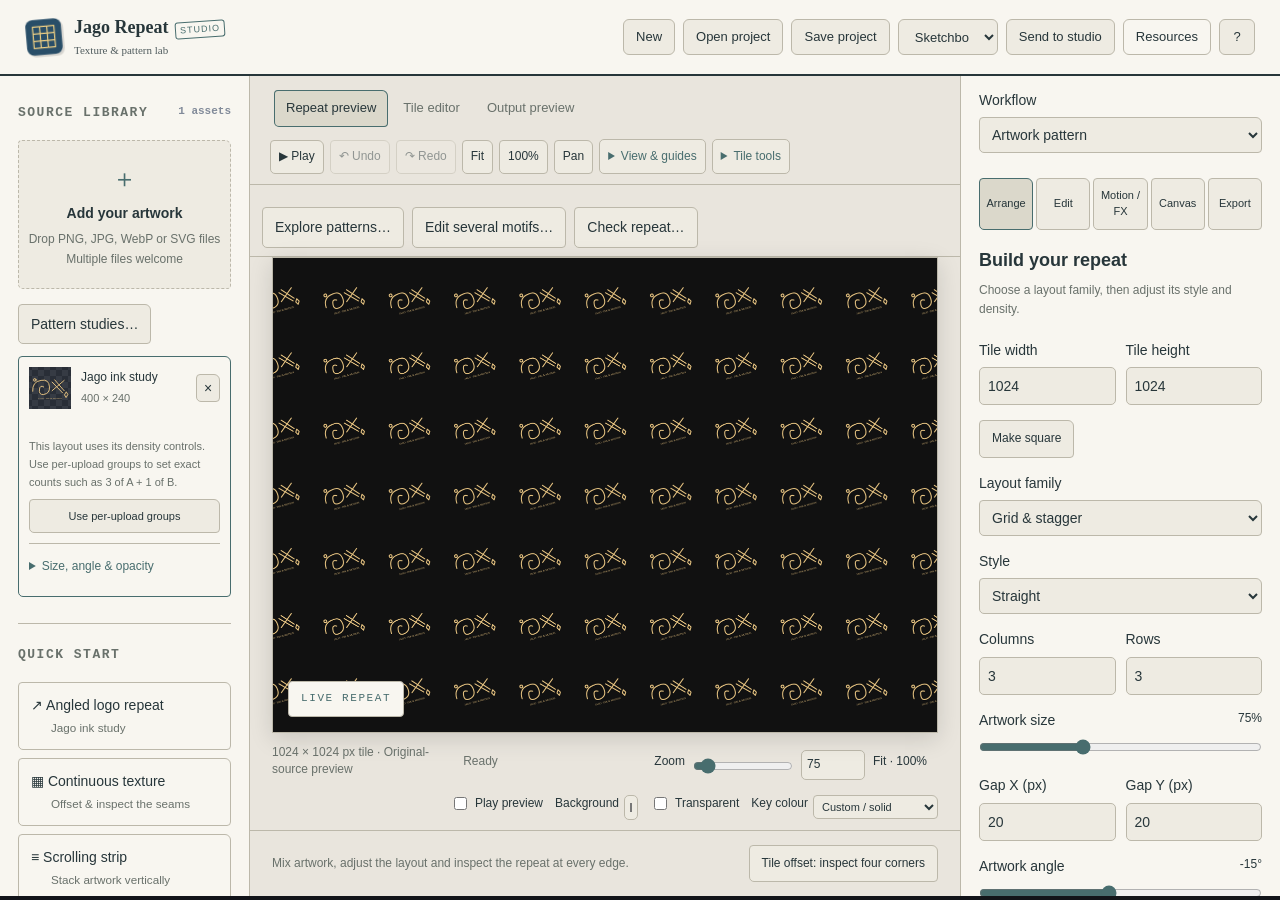
==== commit 19ae91c2: "Prepare Jago Repeat 1.13.0 release Update the current source, illustrated guide, and offline browser" ====
--- a/index.html
+++ b/index.html
@@ -67,7 +67,7 @@
 (function(root){
 const styles=['grid','brick','column','organic','balanced','mirror','diagonal','diamond'];
 function random(seed){return()=>{seed|=0;seed=seed+0x6D2B79F5|0;let t=Math.imul(seed^seed>>>15,1|seed);t=t+Math.imul(t^t>>>7,61|t)^t;return((t^t>>>14)>>>0)/4294967296}}
-function variations(base,seed,locks={}){if(!Number.isInteger(seed)||seed<0||seed>999999)throw Error('Choose a seed between 0 and 999999.');const r=random(seed),pick=a=>a[Math.floor(r()*a.length)];return Array.from({length:6},(_,i)=>{const s={...base,mode:'pattern',seed:String((seed+i*7919)%1000000)};if(!locks.layout)s.layout=pick(styles);if(!locks.density){s.cols=String(pick([2,3,4,5,6]));s.rows=String(pick([2,3,4,5,6]))}if(!locks.density&&['brick','diamond'].includes(s.layout)&&+s.rows%2)s.rows=String(+s.rows+1);if(!locks.density&&['column','diamond'].includes(s.layout)&&+s.cols%2)s.cols=String(+s.cols+1);if(!locks.size){s.size=String(pick([45,60,75,90]));s.sizeJitter=String(pick([0,8,16,25]))}if(!locks.angle){s.rotation=String(pick([-30,-15,0,15,30]));s.rotJitter=String(pick([0,8,20,40]))}if(!locks.position)s.jitter=String(s.layout==='organic'?pick([25,40,60]):pick([0,8,20]));if(!locks.mix)s.mix=pick(['cycle','random']);return s})}
+function variations(base,seed,locks={},options={}){if(!Number.isInteger(seed)||seed<0||seed>999999)throw Error('Choose a seed between 0 and 999999.');const r=random(seed),pick=a=>a[Math.floor(r()*a.length)];const families={ordered:['grid','brick','column'],flowing:['organic','balanced'],graphic:['mirror','diagonal','diamond']},pool=families[options.family]||styles;return Array.from({length:6},(_,i)=>{const s={...base,mode:'pattern',seed:String((seed+i*7919)%1000000)};if(!locks.layout)s.layout=pick(pool);if(!locks.density){s.cols=String(pick([2,3,4,5,6]));s.rows=String(pick([2,3,4,5,6]))}if(!locks.density&&['brick','diamond'].includes(s.layout)&&+s.rows%2)s.rows=String(+s.rows+1);if(!locks.density&&['column','diamond'].includes(s.layout)&&+s.cols%2)s.cols=String(+s.cols+1);if(!locks.size){s.size=String(pick([45,60,75,90]));s.sizeJitter=String(pick([0,8,16,25]))}if(!locks.angle){s.rotation=String(pick([-30,-15,0,15,30]));s.rotJitter=String(pick([0,8,20,40]))}if(!locks.position)s.jitter=String(s.layout==='organic'?pick([25,40,60]):pick([0,8,20]));if(!locks.mix)s.mix=pick(['cycle','random']);if(options.related){if(!locks.layout)s.layout=base.layout==='manual'?'balanced':base.layout;if(!locks.density){s.cols=String(Math.max(1,Math.min(12,+base.cols+pick([-1,0,0,1]))));s.rows=String(Math.max(1,Math.min(12,+base.rows+pick([-1,0,0,1]))))}if(!locks.size){s.size=String(Math.max(10,Math.min(150,Math.round(+base.size*(.85+r()*.3)))));s.sizeJitter=base.sizeJitter}if(!locks.angle){s.rotation=String(Math.max(-180,Math.min(180,+base.rotation+pick([-10,-5,0,5,10]))));s.rotJitter=base.rotJitter}if(!locks.position)s.jitter=String(Math.max(0,Math.min(100,+base.jitter+pick([-5,0,5]))));if(!locks.mix)s.mix=base.mix}if(!locks.density&&['brick','diamond'].includes(s.layout)&&+s.rows%2)s.rows=String(+s.rows+1);if(!locks.density&&['column','diamond'].includes(s.layout)&&+s.cols%2)s.cols=String(+s.cols+1);return s})}
 const api={styles,random,variations};if(typeof module!=='undefined')module.exports=api;root.RepeatVariation=api;
 })(globalThis);
 </script><script>'use strict';
@@ -251,7 +251,7 @@
   // This avoids shrinking a pre-rasterized export tile a second time.
   const w=n('tw'),h=n('th');let rw=Math.max(1,Math.round(w*scale*density)),rh=Math.max(1,Math.round(h*scale*density));if(typeof effectPreviewDepth!=='undefined'&&effectPreviewDepth&&effectActive()&&$('animate').checked){const cap=$('previewQuality').value==='1'?600000:1600000,f=Math.min(1,Math.sqrt(cap/(rw*rh)));rw=Math.max(1,Math.round(rw*f));rh=Math.max(1,Math.round(rh*f));}
   if(rw*rh>16000000){paintVisibleRepeats(ctx,rect,scale,originX,originY);return}
-  previewTextureCache.samples??=new Map();const sampleKey=rw+'x'+rh;let sample=previewTextureCache.samples.get(sampleKey);if(!sample){sample=canvas(rw,rh);previewTextureCache.samples.set(sampleKey,sample);if(previewTextureCache.samples.size>4)previewTextureCache.samples.delete(previewTextureCache.samples.keys().next().value)}const contentKey=smallRenderKey()+'|'+JSON.stringify([$ ('repeatEffect').value,n('effectStrength'),n('effectFrequency'),n('effectX'),n('effectY'),$('animateEffect').checked,loopPhase===null?'still':(view==='tile'||effectActive()&&$('animateEffect').checked||['turn','pulse'].includes($('loopMotion').value))?loopPhase:'scroll',textureRevision]);if(sample.contentKey!==contentKey){const sctx=sample.getContext('2d');sctx.setTransform(1,0,0,1,0,0);sctx.clearRect(0,0,rw,rh);sctx.imageSmoothingEnabled=$('previewQuality').value!=='pixel';sctx.imageSmoothingQuality='high';sctx.scale(rw/w,rh/h);paintLogicalTile(sctx);sample.contentKey=contentKey;}
+  previewTextureCache.samples??=new Map();const sampleKey=rw+'x'+rh;let sample=previewTextureCache.samples.get(sampleKey);if(!sample){sample=canvas(rw,rh);previewTextureCache.samples.set(sampleKey,sample);if(previewTextureCache.samples.size>4)previewTextureCache.samples.delete(previewTextureCache.samples.keys().next().value)}const contentKey=typeof smallRenderKey==='function'?smallRenderKey()+'|'+JSON.stringify([$ ('repeatEffect').value,n('effectStrength'),n('effectFrequency'),n('effectX'),n('effectY'),$('animateEffect').checked,loopPhase===null?'still':(view==='tile'||effectActive()&&$('animateEffect').checked||['turn','pulse'].includes($('loopMotion').value))?loopPhase:'scroll',typeof textureRevision==='number'?textureRevision:0]):'startup-'+performance.now();if(sample.contentKey!==contentKey){const sctx=sample.getContext('2d');sctx.setTransform(1,0,0,1,0,0);sctx.clearRect(0,0,rw,rh);sctx.imageSmoothingEnabled=$('previewQuality').value!=='pixel';sctx.imageSmoothingQuality='high';sctx.scale(rw/w,rh/h);paintLogicalTile(sctx);sample.contentKey=contentKey;}
   const pat=ctx.createPattern(sample,$('mode').value==='feed'?($('direction').value==='vertical'?'repeat-y':'repeat-x'):'repeat');pat.setTransform(new DOMMatrix().translate(originX,originY).scale(scale*w/rw,scale*h/rh));ctx.fillStyle=pat;ctx.fillRect(rect.x,rect.y,rect.w,rect.h);
 }
 function paintVisibleRepeats(ctx,rect,scale,ox,oy){const tw=n('tw'),th=n('th'),pw=tw*scale,ph=th*scale,ps=placements();for(let j=Math.floor((rect.y-oy)/ph);j<=Math.floor((rect.y+rect.h-oy)/ph);j++)for(let i=Math.floor((rect.x-ox)/pw);i<=Math.floor((rect.x+rect.w-ox)/pw);i++){ctx.save();ctx.translate(ox+i*pw,oy+j*ph);ctx.scale(scale,scale);paintLogicalTile(ctx,ps);ctx.restore()}}
@@ -931,7 +931,7 @@
   $('preview').addEventListener('pointerdown',e=>{if($('mode').value==='texture'&&assets[n('textureSource')]?.animation){e.stopImmediatePropagation();toast('Keep a frame as still artwork in the source card before repairing this texture.')}},true);
   const adapter={id:'repeat',getAudioProject:()=>({get suiteAudio(){try{return JSON.parse(document.getElementById('suiteAudioData').value)}catch{return[]}}}),setAudio:items=>{document.getElementById('suiteAudioData').value=JSON.stringify(items);update();flushHistory()},ready:()=>window.initialAssetLoad,lastSource:null,separateLabel:'Separate source groups',seconds:()=>Math.min(12,n('loopSeconds')),hasLinked:p=>p.layers.some(l=>assets.some(a=>a.suiteKey===JagoSuite.key(p,l))),note:'Tile and canvas exports follow Output. Selected group sends only that group. Separate groups retain their positions on the same canvas. Animated sources and displacement are rendered into the loop.',
     async export(o){await window.initialAssetLoad;const isTile=$('output').value==='tile',[w,h]=JagoSuite.dimensions(isTile?n('tw'):n('ew'),isTile?n('th'):n('eh'),o.maxEdge||1280),oldTransparent=$('transparent').checked,oldOverrides=overrides,oldPhase=loopPhase,oldFrame=liveLoopPhase,oldSeconds=$('loopSeconds').value;const original=o.original?{studio:'repeat',extension:'.jagorepeat',data:{version:1,settings:Object.fromEntries(keys.map(k=>[k,$(k).type==='checkbox'?$(k).checked:$(k).value])),assets:await Promise.all(assets.map(async({img,...a})=>({...a,src:await sourceData(a)}))),arrangement:{overrides,manualItems},texture:texture?.toDataURL()||null}}:null;const all=placements(),groups=copyGroups(),selectedCopy=groups.find(g=>g.members.some(p=>p.id===selectedItem)),selectedGroup=selectedCopy?.id;if(o.scope==='selected'&&!selectedGroup)throw Error('Select a group in Tile editor first.');const plans=o.separate&&groups.length?groups.filter(g=>o.scope!=='selected'||g.id===selectedGroup).map((g,index)=>({id:g.id,name:g.p.a.name+' · Group '+(index+1),keep:new Set(g.members.map(p=>p.id))})):[{id:'composition',name:'Jago repeat',keep:o.scope==='selected'?new Set(selectedCopy.members.map(p=>p.id)):null}];if(plans.length>12)throw Error('Send up to 12 groups separately, or choose Combined artwork.');let total=o.count*plans.length;if(w*h*total>96000000)throw Error('Reduce the loop rate or send combined artwork.');const layers=[];try{$('transparent').checked=o.alpha;$('loopSeconds').value=o.seconds;for(const plan of plans){overrides=structuredClone(oldOverrides);if(plan.keep)for(const p of all)if(!plan.keep.has(p.id))overrides[p.id]={...overrides[p.id],hidden:true};const layer={id:plan.id,name:plan.name,blend:'source-over',frames:[]};for(let i=0;i<o.count;i++){const c=canvas(w,h),ctx=c.getContext('2d');ctx.scale(w/(isTile?n('tw'):n('ew')),h/(isTile?n('th'):n('eh')));paintLoopFrame(ctx,isTile?n('tw'):n('ew'),isTile?n('th'):n('eh'),o.count===1?0:i/o.count,w/(isTile?n('tw'):n('ew')),isTile);layer.frames.push({time:i*o.seconds/o.count,duration:o.seconds/o.count,src:c.toDataURL('image/png')});o.progress(layers.length*o.count+i+1,total);await JagoSuite.yield()}layers.push(layer)}}finally{$('transparent').checked=oldTransparent;overrides=oldOverrides;loopPhase=oldPhase;liveLoopPhase=oldFrame;$('loopSeconds').value=oldSeconds;update()}adapter.projectId=identityField.value=JagoSuite.identity(identityField.value);return {format:'jago-studio-transfer',version:1,id:crypto.randomUUID(),sourceStudio:'repeat',sourceProjectId:adapter.projectId,name:'Jago Repeat artwork',width:w,height:h,seconds:o.seconds,frameRate:o.count/o.seconds,layers,original,repeat:{kind:$('mode').value==='feed'?'strip':isTile?'tile':'canvas',direction:$('direction').value}}},
-    async import(p,o){const prepared=[];for(const l of p.layers){const frames=[];for(const f of l.frames){const img=await JagoSuite.decode(f.src);if(img.width!==p.width||img.height!==p.height)throw Error('Transfer frames have inconsistent dimensions.');frames.push({...f,img})}prepared.push({l,frames,key:JagoSuite.key(p,l)})}if(o.purpose==='texture'&&prepared.length!==1)throw Error('Send combined artwork for a continuous texture.');flushHistory();const oldAssets=assets,oldOverrides=overrides,oldManual=manualItems,oldSettings=Object.fromEntries(keys.map(k=>[k,$(k).type==='checkbox'?$(k).checked:$(k).value]));try{if(o.mode==='new'){assets=[];overrides={};manualItems=[];selectedItem=null;identityField.value=crypto.randomUUID();invalidateTexture();$('tw').value=p.width;$('th').value=p.height;$('ox').value=$('oy').value=0}for(const {l,frames,key} of prepared){const animation=frames.length>1?{id:p.id+'-'+l.id,seconds:p.seconds,frames:l.frames}:null;if(animation)decodedLoops.set(animation,frames);const existing=o.mode==='update'?assets.find(a=>a.suiteKey===key):null;if(existing){existing.src=l.frames[0].src;existing.img=frames[0].img;existing.w=p.width;existing.h=p.height;existing.animation=animation;measureVisibleBounds(existing);if(animation)existing.visibleBox={left:0,top:0,right:1,bottom:1}}else await loadAsset(l.frames[0].src,l.name,{suiteKey:key,animation,repeatCount:1,repeatStyle:'regular'})}adapter.lastSource=p.sourceStudio;adapter.lastPackage=p;$('mode').value=o.purpose==='texture'?'texture':o.purpose==='feed'?'feed':'pattern';if(o.purpose==='texture'){$('textureSource').value=assets.findIndex(a=>a.suiteKey===prepared[0].key);$('textureFit').value='stretch';invalidateTexture();showView('tile')}else if(o.purpose==='feed'){$('direction').value=p.repeat?.direction||'horizontal';$('feedAutoLength').checked=true;showView('repeat')}else{$('layout').value='sets';showView('repeat')}$('loopSeconds').value=p.seconds;$('loopMotion').value='none';$('animate').checked=p.layers.some(l=>l.frames.length>1);renderAssets();update();flushHistory()}catch(e){assets=oldAssets;overrides=oldOverrides;manualItems=oldManual;for(const [k,v]of Object.entries(oldSettings))$(k).type==='checkbox'?$(k).checked=v:$(k).value=v;renderAssets();update();throw e}}
+    async import(p,o){const prepared=[];for(const l of p.layers){const frames=[];for(const f of l.frames){const img=await JagoSuite.decode(f.src);if(img.width!==p.width||img.height!==p.height)throw Error('Transfer frames have inconsistent dimensions.');frames.push({...f,img})}prepared.push({l,frames,key:JagoSuite.key(p,l)})}if(o.purpose==='texture'&&prepared.length!==1)throw Error('Send combined artwork for a continuous texture.');flushHistory();const oldAssets=assets,oldOverrides=overrides,oldManual=manualItems,oldSettings=Object.fromEntries(keys.map(k=>[k,$(k).type==='checkbox'?$(k).checked:$(k).value]));try{if(o.mode==='new'){if(document.getElementById('repeatSavedDirections'))document.getElementById('repeatSavedDirections').value='[]';assets=[];overrides={};manualItems=[];selectedItem=null;identityField.value=crypto.randomUUID();invalidateTexture();$('tw').value=p.width;$('th').value=p.height;$('ox').value=$('oy').value=0}for(const {l,frames,key} of prepared){const animation=frames.length>1?{id:p.id+'-'+l.id,seconds:p.seconds,frames:l.frames}:null;if(animation)decodedLoops.set(animation,frames);const existing=o.mode==='update'?assets.find(a=>a.suiteKey===key):null;if(existing){existing.src=l.frames[0].src;existing.img=frames[0].img;existing.w=p.width;existing.h=p.height;existing.animation=animation;measureVisibleBounds(existing);if(animation)existing.visibleBox={left:0,top:0,right:1,bottom:1}}else await loadAsset(l.frames[0].src,l.name,{suiteKey:key,animation,repeatCount:1,repeatStyle:'regular'})}adapter.lastSource=p.sourceStudio;adapter.lastPackage=p;$('mode').value=o.purpose==='texture'?'texture':o.purpose==='feed'?'feed':'pattern';if(o.purpose==='texture'){$('textureSource').value=assets.findIndex(a=>a.suiteKey===prepared[0].key);$('textureFit').value='stretch';invalidateTexture();showView('tile')}else if(o.purpose==='feed'){$('direction').value=p.repeat?.direction||'horizontal';$('feedAutoLength').checked=true;showView('repeat')}else{$('layout').value='sets';showView('repeat')}$('loopSeconds').value=p.seconds;$('loopMotion').value='none';$('animate').checked=p.layers.some(l=>l.frames.length>1);renderAssets();update();flushHistory()}catch(e){assets=oldAssets;overrides=oldOverrides;manualItems=oldManual;for(const [k,v]of Object.entries(oldSettings))$(k).type==='checkbox'?$(k).checked=v:$(k).value=v;renderAssets();update();throw e}}
   };adapter.pauseWorkspace=()=>{};adapter.captureDocument=async()=>({version:1,settings:Object.fromEntries(keys.map(k=>[k,$(k).type==='checkbox'?$(k).checked:$(k).value])),assets:await Promise.all(assets.map(async({img,...a})=>({...a,src:await sourceData(a)}))),arrangement:{overrides,manualItems},texture:texture?.toDataURL()||null});adapter.restoreDocument=async data=>{const file=new File([JSON.stringify(data)],'workspace-project.json',{type:'application/json'});await $('projectFile').onchange({workspaceRestore:true,target:{files:[file],value:''}})};JagoSuite.register(adapter);
 }
 </script><script>'use strict';
@@ -982,7 +982,7 @@
 function apply(values){flushHistory();$('animate').checked=false;loopPhase=null;writeSettings(values);overrides={};selectedItem=null;update();flushHistory();showView('repeat')}
 $('savePatternRecipe').onclick=()=>{if($('layout').value==='manual')return toast('Save a project to keep a manual arrangement.');download(new Blob([JSON.stringify({format:'jago-repeat-recipe',version:1,settings:getSettings()},null,2)],{type:'application/json'}),'Jago-pattern.repeatrecipe')};const input=document.createElement('input');input.type='file';input.accept='.repeatrecipe,.json';input.hidden=true;document.body.append(input);$('openPatternRecipe').onclick=()=>input.click();input.onchange=async()=>{try{const file=input.files[0];if(!file)return;if(file.size>50000)throw Error('This recipe is too large.');const values=validateRecipe(JSON.parse(await file.text()));apply(values);toast('Recipe applied to your sources. Undo restores the previous arrangement.')}catch(e){toast(e.message)}finally{input.value=''}};
 function preview(values){const saved=getSettings(),oldOverrides=overrides,oldPhase=loopPhase;try{writeSettings(values);overrides={};loopPhase=null;const factor=Math.min(360/n('tw'),360/n('th')),c=rasterTile(factor),out=canvas(c.width,c.height);out.getContext('2d').drawImage(c,0,0);return out}finally{writeSettings(saved);overrides=oldOverrides;loopPhase=oldPhase}}
-async function compare(){if(exportBusy)throw Error('Wait for the export first.');if(!assets.some(a=>a.enabled))throw Error('Add some artwork first.');const base=getSettings(),locks=Object.fromEntries(['layout','density','size','angle','position','mix'].map(k=>[k,$('lockVariation'+k).checked]));if(base.layout==='manual'&&locks.layout)throw Error('Choose a generated layout or unlock Layout.');if(locks.density&&+base.cols*+base.rows>144)throw Error('Use up to 144 motifs for six-way comparisons, or unlock Rows and columns.');const seed=Math.round(n('variationSeed')),values=RepeatVariation.variations(base,seed,locks);$('animate').checked=false;loopPhase=null;draw();const dlg=document.createElement('dialog');dlg.className='repeat-variation-dialog';dlg.innerHTML='<button class="close-dialog" aria-label="Close">×</button><h2>Six ways to repeat</h2><p>Each card is a repeating proof. Choose one to replace the generated layout or manual placement. Your sources stay here and Undo restores your arrangement.</p><p id="variationProgress" role="status">Preparing previews…</p><div class="repeat-variation-grid"></div><button id="saveVariationSheet" disabled>Save comparison sheet</button>';document.body.append(dlg);let closed=false;const close=()=>{closed=true;dlg.close();dlg.remove()};dlg.querySelector('button').onclick=close;dlg.oncancel=e=>{e.preventDefault();close()};dlg.showModal();const sheet=canvas(1080,760),g=sheet.getContext('2d');g.fillStyle='#f7f3e9';g.fillRect(0,0,sheet.width,sheet.height);for(let i=0;i<values.length&&!closed;i++){await new Promise(r=>setTimeout(r,0));if(closed)break;$('variationProgress').textContent='Rendering variation '+(i+1)+' of 6…';const c=preview(values[i]),proof=canvas(320,220),ctx=proof.getContext('2d'),scale=Math.min(160/c.width,110/c.height),pat=ctx.createPattern(c,'repeat');pat.setTransform(new DOMMatrix().scale(scale));ctx.fillStyle=pat;ctx.fillRect(0,0,320,220);const card=document.createElement('section'),label=document.createElement('p'),button=document.createElement('button');label.textContent=values[i].layout+' · '+values[i].cols+' × '+values[i].rows+' · seed '+values[i].seed;button.textContent='Use variation '+(i+1);button.onclick=()=>{apply(values[i]);close()};card.append(proof,label,button);dlg.querySelector('.repeat-variation-grid').append(card);const x=i%3*360,y=Math.floor(i/3)*380;g.drawImage(proof,x+20,y+20);g.fillStyle='#283e40';g.font='15px sans-serif';g.fillText(label.textContent,x+20,y+270);g.fillText('Jago Repeat / variation '+(i+1),x+20,y+300)}if(!closed){$('variationProgress').textContent='Six variations ready.';$('saveVariationSheet').disabled=false;$('saveVariationSheet').onclick=()=>sheet.toBlob(b=>download(b,'Jago-repeat-variations.png'))}return dlg}
+async function compare(related=false){if(exportBusy)throw Error('Wait for the export first.');if(!assets.some(a=>a.enabled))throw Error('Add some artwork first.');const base=getSettings(),locks=Object.fromEntries(['layout','density','size','angle','position','mix'].map(k=>[k,$('lockVariation'+k).checked]));if(base.layout==='manual'&&locks.layout)throw Error('Choose a generated layout or unlock Layout.');if(locks.density&&+base.cols*+base.rows>144)throw Error('Use up to 144 motifs for six-way comparisons, or unlock Rows and columns.');const seed=Math.round(n('variationSeed')),values=RepeatVariation.variations(base,seed,locks,{family:document.getElementById('repeatExploreFamily')?.value||'any',related});const priorAnimation=$('animate').checked,priorPhase=loopPhase,owner=$('suiteProjectId').value;let applied=false;$('animate').checked=false;loopPhase=null;draw();const dlg=document.createElement('dialog');dlg.className='repeat-variation-dialog';dlg.innerHTML='<button class="close-dialog" aria-label="Close">×</button><h2>Six ways to repeat</h2><p>Each card is a repeating proof. Choose one to replace the generated layout or manual placement. Your sources stay here and Undo restores your arrangement.</p><p id="variationProgress" role="status">Preparing previews…</p><div class="repeat-variation-grid"></div><button id="saveVariationSheet" disabled>Save comparison sheet</button>';document.body.append(dlg);let closed=false;const close=()=>{closed=true;if(!applied&&$('suiteProjectId').value===owner){$('animate').checked=priorAnimation;loopPhase=priorPhase;draw()}dlg.close();dlg.remove()};dlg.querySelector('button').onclick=close;dlg.oncancel=e=>{e.preventDefault();close()};dlg.showModal();const sheet=canvas(1080,760),g=sheet.getContext('2d');g.fillStyle='#f7f3e9';g.fillRect(0,0,sheet.width,sheet.height);for(let i=0;i<values.length&&!closed;i++){await new Promise(r=>setTimeout(r,0));if(closed)break;if($('suiteProjectId').value!==owner){close();break;}$('variationProgress').textContent='Rendering variation '+(i+1)+' of 6…';const c=preview(values[i]),proof=canvas(320,220),ctx=proof.getContext('2d'),scale=Math.min(160/c.width,110/c.height),pat=ctx.createPattern(c,'repeat');pat.setTransform(new DOMMatrix().scale(scale));ctx.fillStyle=pat;ctx.fillRect(0,0,320,220);const card=document.createElement('section'),label=document.createElement('p'),button=document.createElement('button');label.textContent=values[i].layout+' · '+values[i].cols+' × '+values[i].rows+' · seed '+values[i].seed;button.textContent='Use variation '+(i+1);button.onclick=()=>{if($('suiteProjectId').value!==owner)return close();applied=true;apply(values[i]);close()};const keep=document.createElement('button');keep.textContent='Keep direction…';keep.onclick=()=>{if($('suiteProjectId').value===owner)window.JagoRepeatRefresh?.keep(values[i],proof.toDataURL())};card.append(proof,label,button,keep);dlg.querySelector('.repeat-variation-grid').append(card);const x=i%3*360,y=Math.floor(i/3)*380;g.drawImage(proof,x+20,y+20);g.fillStyle='#283e40';g.font='15px sans-serif';g.fillText(label.textContent,x+20,y+270);g.fillText('Jago Repeat / variation '+(i+1),x+20,y+300)}if(!closed){$('variationProgress').textContent='Six variations ready.';$('saveVariationSheet').disabled=false;$('saveVariationSheet').onclick=()=>sheet.toBlob(b=>download(b,'Jago-repeat-variations.png'))}return dlg}
 const quick=document.createElement('button');quick.id='quickVariations';quick.textContent='Surprise me';quick.onclick=()=>{$('variationSeed').value=crypto.getRandomValues(new Uint32Array(1))[0]%1000000;return compare().catch(e=>toast(e.message))};bench.before(quick);
 $('compareVariations').onclick=()=>compare().catch(e=>toast(e.message));
 const scaleButton=document.createElement('button');scaleButton.id='repeatPhysicalScale';scaleButton.textContent='Physical tile size…';bench.append(scaleButton);scaleButton.onclick=()=>{const dlg=document.createElement('dialog');dlg.className='repeat-variation-dialog';dlg.innerHTML='<button aria-label="Close">×</button><h2>Print at a known size</h2><label>Tile width · millimetres<input id="tileMM" type="number" min="1" max="10000" value="100"></label><p id="tileScaleSummary"></p><button id="tileScaleSave">Save physical-scale instructions</button><p>Export the tile at its full pixel size. Set this physical width in your print or layout app; this keeps pixels untouched.</p>';document.body.append(dlg);const update=()=>{const mm=+dlg.querySelector('#tileMM').value,dpi=n('tw')*25.4/mm;dlg.querySelector('#tileScaleSummary').textContent=n('tw')+' × '+n('th')+' pixels · '+dpi.toFixed(1)+' pixels per inch · height '+(mm*n('th')/n('tw')).toFixed(2)+' mm'};dlg.querySelector('button').onclick=()=>{dlg.close();dlg.remove()};dlg.querySelector('#tileMM').oninput=update;dlg.querySelector('#tileScaleSave').onclick=()=>{const mm=+dlg.querySelector('#tileMM').value;if(!Number.isFinite(mm)||mm<1||mm>10000)return toast('Choose a width between 1 and 10,000 mm.');download(new Blob([JSON.stringify({format:'jago-repeat-physical-size',version:1,widthPixels:n('tw'),heightPixels:n('th'),widthMM:mm,heightMM:mm*n('th')/n('tw'),dpi:n('tw')*25.4/mm,settings:getSettings()},null,2)],{type:'application/json'}),'Jago-tile-print-size.json')};update();dlg.showModal()};window.JagoRepeatVariations={compare,preview,apply,getSettings,validateRecipe};
@@ -990,8 +990,8 @@
 </script><script>// SPDX-License-Identifier: MIT
 (()=>{
 // One cached geometric arrangement. Asset references stay live for animation frames.
-const oldSmart=smartPlacements;let cacheKey='',cache=null,hits=0,misses=0;
-smartPlacements=function(){const ids=['mode','tw','th','layout','cols','rows','seed','jitter','mix','size','gapx','gapy','sizeJitter','rotation','rotJitter','avoidOverlap','clearance','independentSeeds','mixSeed','sizeSeed','angleSeed'];const key=JSON.stringify([ids.map(k=>$(k).type==='checkbox'?$(k).checked:$(k).value),assets.map(a=>[renderSourceId(a),a.enabled,a.w,a.h,a.scale,a.rotate,a.flip,a.opacity,a.posX,a.posY,a.repeatCount,a.repeatStyle,a.visibleBox]),manualItems]);if(key!==cacheKey){cacheKey=key;cache=oldSmart();misses++}else hits++;return cache.map(p=>({...p}))};
+const oldSmart=smartPlacements;let cacheKey='',cache=null,hits=0,misses=0,sourceRefs=[];
+smartPlacements=function(){if(sourceRefs.length!==assets.length||assets.some((a,i)=>a!==sourceRefs[i])){sourceRefs=assets.slice();cacheKey='';spacingCache.key='';}const ids=['mode','tw','th','layout','cols','rows','seed','jitter','mix','size','gapx','gapy','sizeJitter','rotation','rotJitter','avoidOverlap','clearance','independentSeeds','mixSeed','sizeSeed','angleSeed'];const key=JSON.stringify([ids.map(k=>$(k).type==='checkbox'?$(k).checked:$(k).value),assets.map(a=>[renderSourceId(a),a.enabled,a.w,a.h,a.scale,a.rotate,a.flip,a.opacity,a.posX,a.posY,a.repeatCount,a.repeatStyle,a.visibleBox]),manualItems]);if(key!==cacheKey){cacheKey=key;cache=oldSmart();misses++}else hits++;return cache.map(p=>({...p}))};
 // Count painting so navigation tests can verify reused repeat samples.
 let paints=0;const oldPaint=paintLogicalTile;paintLogicalTile=function(...args){paints++;return oldPaint(...args)};
 window.JagoRepeatPerformance={get arrangementHits(){return hits},get arrangementMisses(){return misses},get logicalPaints(){return paints}};
@@ -1016,9 +1016,98 @@
 })();
 </script><script>// SPDX-License-Identifier: MIT
 (()=>{
-async function create(kind,keep){flushHistory();const old=await JagoSuite.adapter.captureDocument(),settings={...old.settings,mode:kind,layout:'manual',ox:'0',oy:'0',tool:'none',repeatEffect:'none',animateEffect:false,feedText:'',feedAutoLength:false,output:'tile',suiteProjectId:crypto.randomUUID(),suiteAudioData:'[]'},sources=keep?old.assets:[];$('animate').checked=false;if(kind==='texture'){const c=canvas(n('tw'),n('th'));sources.push({src:c.toDataURL(),name:'Blank texture tile',scale:100,rotate:0,opacity:100,flip:false,enabled:true});settings.textureSource=String(sources.length-1);settings.textureFit='stretch';settings.mirrorTexture=false}await $('projectFile').onchange({workspaceRestore:true,target:{files:[new File([JSON.stringify({version:1,settings,assets:sources,arrangement:{overrides:{},manualItems:[]},texture:null})],'New.jagorepeat')],value:''}});openToolPanel(kind==='texture'?'edit':'arrange');flushHistory();toast('New '+(kind==='feed'?'strip':kind==='texture'?'texture tile':'composition')+'. Undo brings back your previous document.')}
+async function create(kind,keep){flushHistory();const old=await JagoSuite.adapter.captureDocument(),settings={...old.settings,mode:kind,layout:'manual',ox:'0',oy:'0',tool:'none',repeatEffect:'none',animateEffect:false,feedText:'',feedAutoLength:false,output:'tile',suiteProjectId:crypto.randomUUID(),suiteAudioData:'[]',repeatSavedDirections:'[]'},sources=keep?old.assets:[];$('animate').checked=false;if(kind==='texture'){const c=canvas(n('tw'),n('th'));sources.push({src:c.toDataURL(),name:'Blank texture tile',scale:100,rotate:0,opacity:100,flip:false,enabled:true});settings.textureSource=String(sources.length-1);settings.textureFit='stretch';settings.mirrorTexture=false}await $('projectFile').onchange({workspaceRestore:true,target:{files:[new File([JSON.stringify({version:1,settings,assets:sources,arrangement:{overrides:{},manualItems:[]},texture:null})],'New.jagorepeat')],value:''}});openToolPanel(kind==='texture'?'edit':'arrange');flushHistory();toast('New '+(kind==='feed'?'strip':kind==='texture'?'texture tile':'composition')+'. Undo brings back your previous document.')}
 const button=document.createElement('button');button.id='newProject';button.textContent='New';$('loadProject').before(button);button.onclick=()=>{const dlg=document.createElement('dialog');dlg.innerHTML='<button class="close-dialog" aria-label="Close">×</button><h2>A fresh repeat</h2><p>Start a blank document at the current tile size. Undo can restore the document you have open.</p><label>Workspace<select id="newRepeatKind"><option value="pattern">Blank artwork composition</option><option value="texture">Blank texture to paint</option><option value="feed">New scrolling strip</option></select></label><label class="check"><input id="newKeepSources" type="checkbox" checked> Keep my source library</label><button id="createRepeatDocument" class="primary">Create document</button>';const close=()=>{dlg.close();dlg.remove()};dlg.querySelector('button').onclick=close;dlg.oncancel=close;document.body.append(dlg);dlg.showModal();$('createRepeatDocument').onclick=async()=>{try{await create($('newRepeatKind').value,$('newKeepSources').checked);close()}catch(e){toast(e.message)}}};window.JagoRepeatNew={create};
 })();
+</script><script>// SPDX-License-Identifier: MIT
+// Reuse the variation bench and project history instead of creating a second editor.
+(()=>{
+const bank=document.createElement('input');bank.type='hidden';bank.id='repeatSavedDirections';bank.value='[]';document.body.append(bank);keys.push(bank.id);
+function directions(){
+ try{if(bank.value.length>600000)throw Error();const list=JSON.parse(bank.value);if(!Array.isArray(list)||list.length>8)throw Error();return list.map(d=>{if(typeof d.name!=='string'||!d.name.trim()||d.name.length>64||typeof d.preview!=='string'||d.preview.length>70000||!d.preview.startsWith('data:image/png;base64,'))throw Error();return {...d,settings:JagoRepeatVariations.validateRecipe({format:'jago-repeat-recipe',version:1,settings:d.settings})};});}catch{return [];}
+}
+function saveBank(list){flushHistory();bank.value=JSON.stringify(list);update();flushHistory();renderBank();}
+function keep(settings,preview){
+ const list=directions();if(list.length>=8)return toast('This project has eight saved directions. Remove one to make room.');
+ const name=prompt('Name this pattern direction','A little variation');if(!name?.trim())return;
+ const img=new Image();const owner=$('suiteProjectId').value;img.onload=()=>{if($('suiteProjectId').value!==owner)return;const thumb=canvas(128,88);thumb.getContext('2d').drawImage(img,0,0,128,88);const current=directions();if(current.length>=8)return toast('Keep up to eight directions.');current.push({name:name.trim().slice(0,64),settings,preview:thumb.toDataURL()});saveBank(current);toast('Direction kept in this project. Save the project to keep it on disk.');};img.src=preview;
+}
+const toolbar=document.createElement('div');toolbar.className='repeat-refresh-bar';
+const explore=document.createElement('button');explore.textContent='Explore patterns…';explore.id='repeatExplore';
+const motifs=document.createElement('button');motifs.textContent='Edit several motifs…';motifs.id='repeatBatchMotifs';
+const check=document.createElement('button');check.textContent='Check repeat…';check.id='repeatCheck';
+toolbar.append(explore,motifs,check);document.querySelector('.workspace-bar').after(toolbar);
+const bench=$('variationBench'),slot=document.createElement('span');bench.before(slot);
+const quick=$('quickVariations');
+const family=document.createElement('label');family.textContent='Pattern family';family.innerHTML+='<select id="repeatExploreFamily"><option value="any">Any family</option><option value="ordered">Ordered repeats</option><option value="flowing">Flowing arrangements</option><option value="graphic">Graphic geometry</option></select>';
+bench.querySelector('label').before(family);
+const related=document.createElement('button');related.textContent='Variations of this layout…';related.onclick=()=>JagoRepeatVariations.compare(true).catch(e=>toast(e.message));
+$('compareVariations').textContent='Generate six comparisons…';$('compareVariations').after(related);quick.textContent='Surprise me';
+const bankList=document.createElement('div');bankList.className='repeat-direction-bank';
+let exploreDialog=null;
+function renderBank(){bankList.replaceChildren();const list=directions();if(!list.length){bankList.textContent='Keep a direction from a comparison to find it here. Save your project to include its directions.';return;}
+ for(const [i,d]of list.entries()){
+  const card=document.createElement('section'),image=new Image(),name=document.createElement('strong');image.src=d.preview;image.alt='Saved repeating proof';name.textContent=d.name;
+  const use=document.createElement('button');use.textContent='Apply';use.onclick=()=>{if(exportBusy)return toast('Wait for export to finish.');if(Object.keys(overrides).length||manualItems.length){if(!confirm('Replace this arrangement with the saved layout settings? Your sources remain and Undo restores the arrangement.'))return;}JagoRepeatVariations.apply(d.settings);exploreDialog?.querySelector('.close-dialog').click();};
+  const rename=document.createElement('button');rename.textContent='Rename';rename.onclick=()=>{const value=prompt('Direction name',d.name);if(value?.trim()){const next=directions();if(!next[i])return;next[i].name=value.trim().slice(0,64);saveBank(next);}};
+  const remove=document.createElement('button');remove.textContent='Remove';remove.onclick=()=>saveBank(directions().filter((_,j)=>j!==i));card.append(image,name,use,rename,remove);bankList.append(card);
+ }
+}
+explore.onclick=()=>{
+ if(exportBusy)return toast('Wait for export to finish.');if(exploreDialog?.open)return;
+ const dlg=document.createElement('dialog');exploreDialog=dlg;dlg.className='repeat-refresh-dialog';
+ dlg.innerHTML='<button class="close-dialog" aria-label="Close pattern exploration">×</button><h2>Explore your pattern</h2><p>Generate repeats a seed. Surprise me chooses a fresh seed. Variations stays close to your current layout. Applying replaces its arrangement; your sources stay and Undo restores it.</p><h3>Saved directions in this project</h3>';
+ bench.open=true;dlg.querySelector('h3').before(bench,quick);dlg.append(bankList);renderBank();document.body.append(dlg);
+ const close=()=>{slot.after(quick,bench);bench.open=false;dlg.close();dlg.remove();exploreDialog=null;};dlg.querySelector('button').onclick=close;dlg.oncancel=e=>{e.preventDefault();close();};dlg.showModal();
+};
+function groupKey(p){return p.setId||p.id;}
+function editableGroups(){const map=new Map();for(const p of manualItems){const id=groupKey(p);if(!map.has(id))map.set(id,[]);map.get(id).push(p);}return [...map].map(([id,items])=>({id,items}));}
+function centre(items){const a=items[0];return {x:mod(a.x+items.reduce((n,p)=>n+RepeatLayout.delta(p.x,a.x,1),0)/items.length,1),y:mod(a.y+items.reduce((n,p)=>n+RepeatLayout.delta(p.y,a.y,1),0)/items.length,1)};}
+function transformGroups(ids,action,value){
+ if(exportBusy||$('mode').value!=='pattern'||$('layout').value!=='manual')throw Error('Make this pattern editable first.');
+ const groups=editableGroups().filter(g=>ids.has(g.id));if(!groups.length)throw Error('Select one or more motif groups.');
+ if(!Number.isFinite(value))throw Error('Enter a valid number.');
+ if(action==='scale'&&(value<10||value>300)||action==='rotate'&&Math.abs(value)>180||['x','y'].includes(action)&&Math.abs(value)>n(action==='x'?'tw':'th'))throw Error('Use the limits shown beside this control.');
+ const originals=new Map(groups.map(g=>[g.id,centre(g.items)])),positions=[...originals.values()];
+ const first=positions[0],wx=n('tw'),hy=n('th'),changes=new Map();
+ const axis=action==='distributeX'?'x':'y',ordered=[...groups].sort((a,b)=>originals.get(a.id)[axis]-originals.get(b.id)[axis]);
+ for(const [index,g]of groups.entries()){
+  const c=originals.get(g.id);let dx=0,dy=0;
+  if(action==='alignX')dx=RepeatLayout.delta(first.x,c.x,1);
+  if(action==='alignY')dy=RepeatLayout.delta(first.y,c.y,1);
+  if(action.startsWith('distribute')&&groups.length>2){const j=ordered.indexOf(g),lo=originals.get(ordered[0].id)[axis],hi=originals.get(ordered.at(-1).id)[axis],delta=lo+(hi-lo)*j/(groups.length-1)-c[axis];if(axis==='x')dx=delta;else dy=delta;}
+  if(action==='x')dx=value/wx;if(action==='y')dy=value/hy;
+  for(const p of g.items){const q={...p};
+   if(action==='scale'){const scale=value/100;q.x=mod(c.x+RepeatLayout.delta(p.x,c.x,1)*scale,1);q.y=mod(c.y+RepeatLayout.delta(p.y,c.y,1)*scale,1);q.width*=scale;q.height*=scale;}
+   else if(action==='rotate'){const a=value*Math.PI/180,x=RepeatLayout.delta(p.x,c.x,1)*wx,y=RepeatLayout.delta(p.y,c.y,1)*hy;q.x=mod(c.x+(x*Math.cos(a)-y*Math.sin(a))/wx,1);q.y=mod(c.y+(x*Math.sin(a)+y*Math.cos(a))/hy,1);q.angle=((q.angle+value+540)%360)-180;}
+   else{q.x=mod(p.x+dx,1);q.y=mod(p.y+dy,1);}
+   if(q.width>20||q.height>20)throw Error('These motifs would be too large. Choose a smaller scale.');changes.set(q.id,q);
+  }
+ }
+ flushHistory();manualItems=manualItems.map(p=>changes.get(p.id)||p);update();flushHistory();return groups.length;
+}
+motifs.onclick=()=>{
+ if($('mode').value!=='pattern')return toast('Switch to Pattern to edit motif groups.');if(exportBusy)return;
+ const dlg=document.createElement('dialog');dlg.className='repeat-refresh-dialog';
+ dlg.innerHTML='<button class="close-dialog" aria-label="Close motif editor">×</button><h2>Edit several motifs</h2><p>Each checkbox selects a whole group, including reflected partners. Edge copies remain part of that motif.</p><button data-make>Make arrangement editable</button><div class="repeat-motif-list"></div><div class="repeat-batch-controls"><button data-all>Select all</button><button data-none>Clear selection</button><label>Scale % <input data-scale type="number" min="10" max="300" value="100"></label><button data-act="scale">Scale groups</button><label>Rotate ° <input data-rotate type="number" min="-180" max="180" value="15"></label><button data-act="rotate">Rotate groups</button><label>Move X px <input data-x type="number" value="10"></label><button data-act="x">Move X</button><label>Move Y px <input data-y type="number" value="10"></label><button data-act="y">Move Y</button><button data-act="alignX">Align vertical centres</button><button data-act="alignY">Align horizontal centres</button><button data-act="distributeX">Space centres across</button><button data-act="distributeY">Space centres down</button></div><p class="help">Scaling and rotation use each group’s centre. Alignment uses the first group as an anchor. Distribution uses the selected centres from left to right or top to bottom. Each edit is one Undo step.</p><p role="status"></p>';
+ document.body.append(dlg);const ids=new Set(),list=dlg.querySelector('.repeat-motif-list'),status=dlg.querySelector('[role=status]'),owner=$('suiteProjectId').value;
+ const fill=()=>{list.replaceChildren();const manual=$('layout').value==='manual';dlg.querySelector('[data-make]').hidden=manual;dlg.querySelector('.repeat-batch-controls').hidden=!manual;if(!manual){list.textContent='Convert the generated arrangement to editable motifs before making precise group changes. Undo restores the generated layout.';return;}
+ for(const [i,g]of editableGroups().entries()){const label=document.createElement('label'),input=document.createElement('input');input.type='checkbox';input.checked=ids.has(g.id);input.onchange=()=>{if(input.checked)ids.add(g.id);else ids.delete(g.id);status.textContent=ids.size+' groups selected';};label.append(input,document.createTextNode((assets[g.items[0].asset]?.name||'Artwork')+' · group '+(i+1)+' · '+g.items.length+' piece(s)'));list.append(label);}};
+ dlg.querySelector('[data-make]').onclick=()=>{flushHistory();freeze();flushHistory();fill();};dlg.querySelector('[data-all]').onclick=()=>{editableGroups().forEach(g=>ids.add(g.id));fill();};dlg.querySelector('[data-none]').onclick=()=>{ids.clear();fill();};
+ dlg.querySelectorAll('[data-act]').forEach(b=>b.onclick=()=>{try{if($('suiteProjectId').value!==owner)throw Error('The project changed. Reopen the motif editor.');const action=b.dataset.act,value=Number(dlg.querySelector('[data-'+action+']')?.value||0);status.textContent=transformGroups(ids,action,value)+' groups updated. Undo restores this edit.';}catch(e){status.textContent=e.message;}});
+ const close=()=>{dlg.close();dlg.remove();};dlg.querySelector('button').onclick=close;dlg.oncancel=e=>{e.preventDefault();close();};fill();dlg.showModal();
+};
+check.onclick=()=>{
+ if(exportBusy)return;const previous=loopPhase;let tile;try{loopPhase=null;tile=rasterTile(Math.min(1,512/n('tw'),512/n('th')));}finally{loopPhase=previous;}
+ const dlg=document.createElement('dialog');dlg.className='repeat-refresh-dialog';dlg.innerHTML='<button class="close-dialog" aria-label="Close repeat check">×</button><h2>Check your repeat</h2><p>Look for abrupt edges and distracting rows across actual repeated artwork. A visible rhythm can be intentional; matching edge colours alone cannot prove a good repeat.</p><label><input data-guides type="checkbox" checked> Tile boundaries</label><label><input data-shift type="checkbox" checked> Bring seams into the centre</label><label>Tile size in proof <input data-size type="range" min="80" max="320" value="220"></label><div class="repeat-inspection"></div><button data-save>Save this proof PNG</button>';
+ const output=canvas(720,480),ctx=output.getContext('2d');dlg.querySelector('.repeat-inspection').append(output);document.body.append(dlg);
+ function paint(){const s=+dlg.querySelector('[data-size]').value/Math.max(tile.width,tile.height),w=tile.width*s,h=tile.height*s,ox=dlg.querySelector('[data-shift]').checked?mod(360,w)-w:0,oy=dlg.querySelector('[data-shift]').checked?mod(240,h)-h:0;ctx.clearRect(0,0,720,480);for(let y=oy;y<480;y+=h)for(let x=ox;x<720;x+=w)ctx.drawImage(tile,x,y,w,h);if(dlg.querySelector('[data-guides]').checked){ctx.strokeStyle='#d94b71';ctx.lineWidth=1;for(let x=ox;x<720;x+=w){ctx.beginPath();ctx.moveTo(x,0);ctx.lineTo(x,480);ctx.stroke();}for(let y=oy;y<480;y+=h){ctx.beginPath();ctx.moveTo(0,y);ctx.lineTo(720,y);ctx.stroke();}}}
+ dlg.querySelectorAll('input').forEach(i=>i.oninput=paint);dlg.querySelector('[data-save]').onclick=()=>output.toBlob(blob=>{close();download(blob,'Jago-repeat-check.png');});
+ const close=()=>{dlg.close();dlg.remove();};dlg.querySelector('button').onclick=close;dlg.oncancel=e=>{e.preventDefault();close();};paint();dlg.showModal();
+};
+const css=document.createElement('style');css.textContent='.repeat-refresh-bar{display:flex;gap:8px;flex-wrap:wrap;padding:8px 12px;border-bottom:1px solid var(--line,#aaa)}.repeat-refresh-dialog{width:min(850px,94vw);max-height:88vh;overflow:auto;background:var(--panel,#f7f3e9);color:var(--text,#283e40);padding:24px;border:1px solid var(--line,#aaa);border-radius:8px}.repeat-refresh-dialog .close-dialog{float:right}.repeat-refresh-dialog input:not([type=checkbox]),.repeat-refresh-dialog select{max-width:170px}.repeat-direction-bank{display:grid;grid-template-columns:repeat(auto-fit,minmax(150px,1fr));gap:12px}.repeat-direction-bank section{border:1px solid var(--line,#aaa);padding:10px;display:flex;gap:6px;flex-wrap:wrap}.repeat-direction-bank img{width:100%;height:110px;object-fit:contain}.repeat-direction-bank strong{width:100%}.repeat-motif-list{display:grid;grid-template-columns:repeat(auto-fit,minmax(220px,1fr));gap:8px;max-height:32vh;overflow:auto;margin:14px 0}.repeat-motif-list label{display:flex;align-items:center;gap:8px}.repeat-batch-controls{display:flex;gap:8px;align-items:center;flex-wrap:wrap}.repeat-batch-controls label{max-width:140px}.repeat-batch-controls input{width:80px}.repeat-inspection{background:repeating-conic-gradient(#8883 0 25%,transparent 0 50%) 0/16px 16px;margin:16px 0}.repeat-inspection canvas{width:100%;height:auto}.repeat-refresh-dialog [hidden]{display:none!important}.repeat-refresh-dialog #variationBench{border:0;padding:0}.repeat-refresh-dialog #variationBench>summary{display:none}';document.head.append(css);
+window.JagoRepeatRefresh={keep,directions,groups:editableGroups,transform:transformGroups,open:()=>explore.click(),check:()=>check.click()};
+})();
 </script></body></html>
 
 
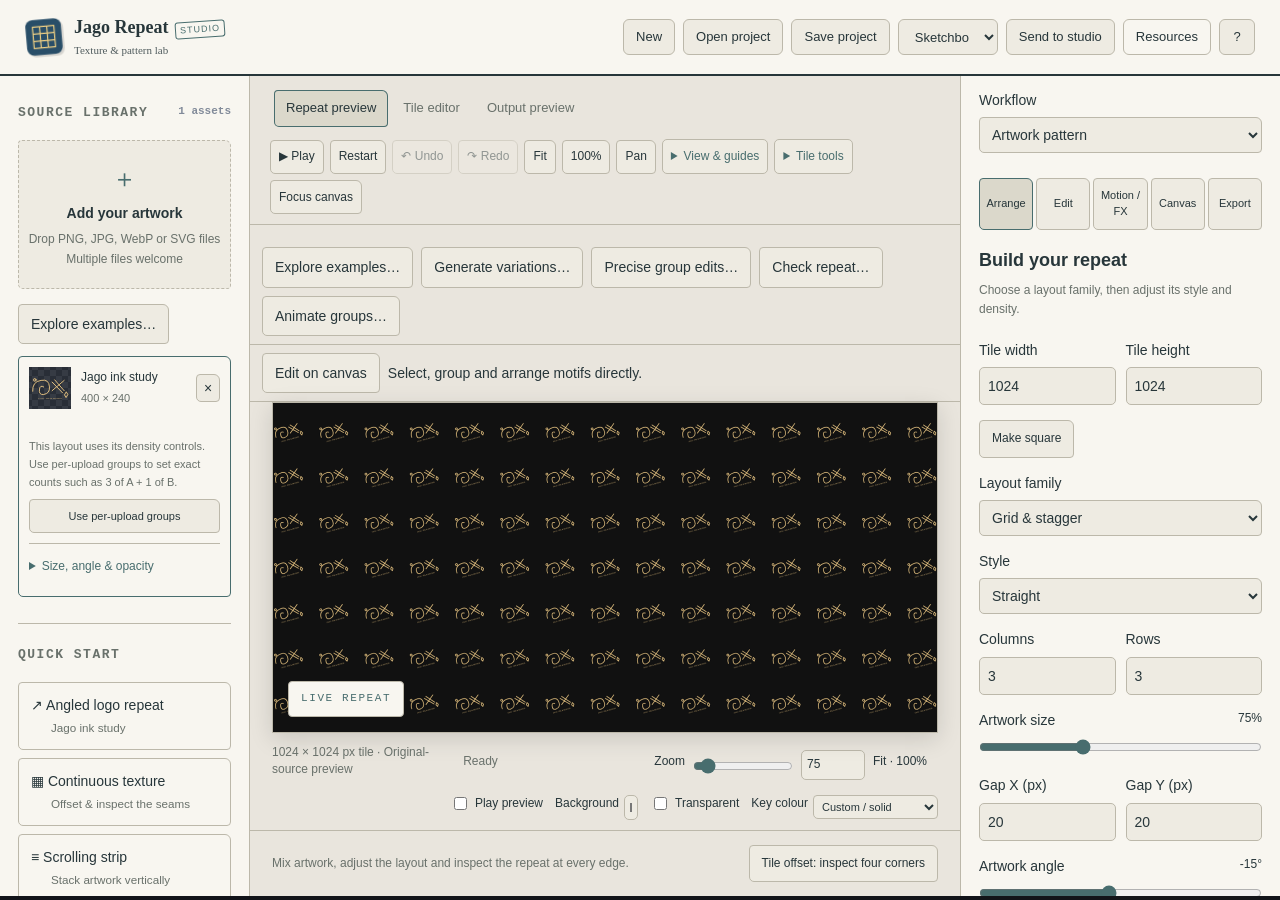
==== commit 006dbdaf: "Release Repeat 1.15.0 Refresh the public guide and README and include the reviewed source for the Ja" ====
--- a/index.html
+++ b/index.html
@@ -33,7 +33,7 @@
 <header><div class="brand"><svg class="studio-logo" aria-hidden="true" viewBox="0 0 64 64"><rect x="2" y="2" width="60" height="60" rx="12"/><path d="M14 14h36v36H14zM14 26h36M14 38h36M26 14v36M38 14v36"/></svg><span>Jago Repeat <small>STUDIO</small><span class="brand-tagline">Texture & pattern lab</span></span></div><div class="top-actions"><select id="theme" aria-label="Studio theme"><option value="sketchbook">Sketchbook</option><option value="dark">Charcoal</option><option value="paper">Paper</option><option value="plum">Plum</option><option value="candy">Candy</option></select><button id="loadProject">Open project</button><button id="saveProject">Save project</button><button class="primary" id="exportTop" hidden aria-hidden="true">Export artwork</button></div></header>
 <main><aside class="left"><div class="section-title">SOURCE LIBRARY <span id="count">0 assets</span></div><label class="drop" id="drop">＋<strong>Add your artwork</strong><small>Drop PNG, JPG, WebP or SVG files<br>Multiple files welcome</small><input id="upload" type="file" accept="image/png,image/jpeg,image/webp,image/svg+xml" multiple hidden></label><div id="assets"></div><div class="section-title">QUICK START</div><button class="preset" data-preset="logo">↗ Angled logo repeat <small>Jago ink study</small></button><button class="preset" data-preset="texture">▦ Continuous texture <small>Offset & inspect the seams</small></button><button class="preset" data-preset="feed">≡ Scrolling strip <small>Stack artwork vertically</small></button><div class="tip">Your files are processed in your browser. Save a project to keep artwork and settings together.</div></aside>
 <section class="workspace"><div class="workspace-bar"><div class="tabs"><button data-view="repeat" class="active">Repeat preview</button><button data-view="tile">Tile editor</button><button data-view="canvas">Export canvas</button></div><div class="preview-tools"><button id="undoAction" title="Undo (Ctrl+Z)" aria-label="Undo">↶ Undo</button><button id="redoAction" title="Redo (Ctrl+Y / Ctrl+Shift+Z)" aria-label="Redo">↷ Redo</button><button id="fitView">Fit</button><button id="actualView">100%</button><label class="neighbour-toggle"><input id="showNeighbours" type="checkbox" checked> Neighbour tiles</label><button id="panView" aria-pressed="false" title="Pan the preview (H); Space or middle-drag also pans">Pan</button><select id="previewQuality" aria-label="Preview fidelity"><option value="2">High fidelity</option><option value="3">Ultra fidelity</option><option value="1">Standard</option><option value="pixel">Pixel accurate</option></select><button id="guides">Show tile edges</button></div></div><div class="stage" id="stage"><canvas id="preview"></canvas><div id="repeatInset" hidden><span>LIVE REPEAT</span><canvas id="miniRepeat"></canvas></div><div class="stage-label" id="stageLabel">LIVE REPEAT</div></div><div class="status"><span id="dimensions"></span><span id="message">Ready</span><label>Zoom <input id="zoom" type="range" min="10" max="800" value="75"><input id="zoomNumber" type="number" min="10" max="800" value="75" aria-label="Zoom percent"><output id="zoomVal">Fit</output></label></div><div class="bottom"><div><span class="eyebrow">THE REPEAT TABLE</span><p id="hint">Adjust the repeat, then export a seamless square or a filled canvas.</p></div><button id="halfOffset">Offset by half a tile</button></div></section>
-<aside class="right"><div class="section-title">REPEAT SETTINGS</div><label>Workflow<select id="mode"><option value="pattern">Artwork pattern</option><option value="texture">Continuous texture</option><option value="feed">Scrolling strip / data feed</option></select></label><div class="pair"><label>Tile width <input id="tw" type="number" min="64" max="4096" value="1024"></label><label>Tile height <input id="th" type="number" min="64" max="4096" value="1024"></label></div><button id="square">Make square</button><div id="patternControls"><label>Layout<select id="layout"><option value="grid">Straight grid</option><option value="brick">Brick / half drop</option><option value="column">Half brick columns</option><option value="balanced">Smart scatter · balanced centres</option><option value="relaxed">Smart spacing · artwork edge gaps</option><option value="organic">Organic grid · controlled scatter</option><option value="hex">Hexagonal stagger</option><option value="diagonal">Diagonal weave</option><option value="diamond">Diamond rhythm</option><option value="scatter">Seeded scatter</option><option value="manual">Free composition</option><option value="mirror">Alternating mirror</option><option value="sets">Source sets · 1–4 copies per upload</option><option value="symmetryX">Mirror pairs · across tile</option><option value="symmetryY">Mirror pairs · down tile</option><option value="symmetryXY">Four-way mirror symmetry</option></select></label><div class="pair"><label>Columns<input id="cols" type="number" min="1" max="20" value="3"></label><label>Rows<input id="rows" type="number" min="1" max="20" value="3"></label></div><label>Artwork size <output data-for="size"></output><input id="size" type="range" min="5" max="200" value="75"></label><div class="pair"><label>Gap X (px)<input id="gapx" type="number" min="0" max="1000" value="20"></label><label>Gap Y (px)<input id="gapy" type="number" min="0" max="1000" value="20"></label></div><label>Rotation <output data-for="rotation"></output><input id="rotation" type="range" min="-180" max="180" value="-15"></label><label>Rotation variation <output data-for="rotJitter"></output><input id="rotJitter" type="range" min="0" max="180" value="0"></label><label>Position variation <output data-for="jitter"></output><input id="jitter" type="range" min="0" max="100" value="0"></label><label>Size variation <output data-for="sizeJitter"></output><input id="sizeJitter" type="range" min="0" max="90" value="0"></label><div class="pair"><label>Mix assets<select id="mix"><option value="cycle">In order</option><option value="random">Random</option></select></label><label>Seed<input id="seed" type="number" value="42" min="0" max="999999"></label></div><button id="shuffle">Shuffle arrangement</button><p class="help" id="layoutHelp"></p><p class="help" id="spacingStatus"></p><button id="freeze">Make this arrangement editable</button><button id="resetArrangement">Reset moved items</button><label class="check"><input id="avoidOverlap" type="checkbox" checked> Prevent artwork overlap</label><label>Clearance (px)<input id="clearance" type="number" min="0" max="300" value="12"></label><p class="help">Prevents overlaps in generated layouts using visible artwork bounds, rotation and wrapped neighbours. Crowded artwork is resized to fit; manual edits can still overlap.</p></div>
+<aside class="right"><div class="section-title">REPEAT SETTINGS</div><label>Workflow<select id="mode"><option value="pattern">Artwork pattern</option><option value="texture">Continuous texture</option><option value="feed">Scrolling strip / data feed</option></select></label><div class="pair"><label>Tile width <input id="tw" type="number" min="64" max="4096" value="1024"></label><label>Tile height <input id="th" type="number" min="64" max="4096" value="1024"></label></div><button id="square">Make square</button><div id="patternControls"><label>Layout<select id="layout"><option value="grid">Straight grid</option><option value="brick">Half brick · alternate rows</option><option value="column">Half drop · alternate columns</option><option value="balanced">Smart scatter · balanced centres</option><option value="relaxed">Smart spacing · artwork edge gaps</option><option value="organic">Organic grid · controlled scatter</option><option value="hex">Hexagonal stagger</option><option value="diagonal">Diagonal weave</option><option value="diamond">Diamond rhythm</option><option value="scatter">Seeded scatter</option><option value="manual">Free composition</option><option value="mirror">Alternating mirror</option><option value="sets">Source sets · 1–4 copies per upload</option><option value="symmetryX">Mirror pairs · across tile</option><option value="symmetryY">Mirror pairs · down tile</option><option value="symmetryXY">Four-way mirror symmetry</option></select></label><div class="pair"><label>Columns<input id="cols" type="number" min="1" max="20" value="3"></label><label>Rows<input id="rows" type="number" min="1" max="20" value="3"></label></div><label>Artwork size <output data-for="size"></output><input id="size" type="range" min="5" max="200" value="75"></label><div class="pair"><label>Gap X (px)<input id="gapx" type="number" min="0" max="1000" value="20"></label><label>Gap Y (px)<input id="gapy" type="number" min="0" max="1000" value="20"></label></div><label>Rotation <output data-for="rotation"></output><input id="rotation" type="range" min="-180" max="180" value="-15"></label><label>Rotation variation <output data-for="rotJitter"></output><input id="rotJitter" type="range" min="0" max="180" value="0"></label><label>Position variation <output data-for="jitter"></output><input id="jitter" type="range" min="0" max="100" value="0"></label><label>Size variation <output data-for="sizeJitter"></output><input id="sizeJitter" type="range" min="0" max="90" value="0"></label><div class="pair"><label>Mix assets<select id="mix"><option value="cycle">In order</option><option value="random">Random</option></select></label><label>Seed<input id="seed" type="number" value="42" min="0" max="999999"></label></div><button id="shuffle">Shuffle arrangement</button><p class="help" id="layoutHelp"></p><p class="help" id="spacingStatus"></p><button id="freeze">Make this arrangement editable</button><button id="resetArrangement">Reset moved items</button><label class="check"><input id="avoidOverlap" type="checkbox" checked> Prevent artwork overlap</label><label>Clearance (px)<input id="clearance" type="number" min="0" max="300" value="12"></label><p class="help">Prevents overlaps in generated layouts using visible artwork bounds, rotation and wrapped neighbours. Crowded artwork is resized to fit; manual edits can still overlap.</p></div>
 <div id="feedControls" hidden><label>Direction<select id="direction"><option value="vertical">Vertical</option><option value="horizontal">Horizontal</option></select></label><label>Strip spacing (px)<input id="feedGap" type="number" min="0" max="1000" value="24"></label><label>Artwork sizing<select id="feedSizing"><option value="individual">Fit each artwork in its slot</option><option value="height">Match heights</option><option value="width">Match widths</option><option value="area">Similar visual size</option></select></label><label>Spacing<select id="feedSpacing"><option value="slots">Equal slots</option><option value="edges">Even artwork edge gaps</option></select></label><label>Fit<select id="feedFit"><option value="contain">Fit full artwork</option><option value="cover">Fill strip width (crop)</option></select></label><label>Feed text<textarea id="feedText" placeholder="Optional: one entry per line"></textarea></label><label>Text size<input id="fontSize" type="number" min="10" max="200" value="36"></label><label>Text colour<input id="textColor" type="color" value="#ffffff"></label><label><input id="animate" type="checkbox"> Preview scrolling</label><label>Scroll speed<input id="speed" type="range" min="5" max="150" value="30"></label></div>
 <div class="section-title">SELECTED ARTWORK</div><div id="selectionPanel"><p class="help">Open Tile editor and click an image. Drag to move; use the corner handle to resize and the top handle to rotate. Choose Linked / mirrored copies to keep related motifs together.</p><label>Edit target<select id="editTarget"><option value="instance">This occurrence</option><option value="set">This linked repeat set</option><option value="source">All copies of this source</option><option value="linked">Linked / mirrored copies</option></select></label><p class="help" id="linkedHelp" hidden>Linked copies share scale and follow the layout. Mirrored copies move in opposite directions and rotate oppositely across the mirror.</p><div id="selectedControls" hidden><div id="selectionName" class="selection-name"></div><div class="pair"><label>Centre X (px)<input id="itemX" type="number" step="1"></label><label>Centre Y (px)<input id="itemY" type="number" step="1"></label><label>Width (px)<input id="itemWidth" type="number" min="1" max="8192"></label><label>Rotation °<input id="itemRotation" type="number" step="1"></label></div><button id="resetSelected">Reset item</button><button id="duplicateItem">Duplicate</button><button id="deleteItem">Remove occurrence</button></div><button id="addItem">Add selected source to tile</button><button id="addRepeatSet">Add linked set from selected source</button><p class="help">Set the copy count and arrangement in the source library. Source sets layout uses those counts automatically.</p><label class="check"><input id="snap" type="checkbox"> Snap to grid</label><label>Snap step (px)<input id="snapStep" type="number" min="1" max="512" value="16"></label></div><div class="section-title">OFFSET & SURFACE</div><div class="pair"><label>Offset X (%)<input id="ox" type="number" min="-100" max="100" value="0"></label><label>Offset Y (%)<input id="oy" type="number" min="-100" max="100" value="0"></label></div><label>Background<input id="bg" type="color" value="#111111"></label><label class="check"><input id="transparent" type="checkbox"> Transparent background</label><div id="textureControls" hidden><label>Texture source<select id="textureSource"></select></label><label>Fit texture<select id="textureFit"><option value="cover">Fill tile (crop)</option><option value="stretch">Stretch to tile</option><option value="contain">Fit inside</option></select></label><label class="check"><input id="mirrorTexture" type="checkbox"> Mirror quadrants for matching edges</label><div class="section-title">WRAPPED SEAM EDITING</div><label>Tool<select id="tool"><option value="none">Inspect</option><option value="paint">Paint</option><option value="clone">Clone stamp (Alt-click source)</option><option value="erase">Erase to transparency</option></select></label><div class="pair"><label>Brush size<input id="brush" type="number" min="1" max="300" value="40"></label><label>Colour<input id="paintColor" type="color" value="#e6c381"></label></div><label>Brush opacity<input id="brushOpacity" type="range" min="1" max="100" value="100"></label><button id="undoPaint">Undo stroke</button><button id="resetPaint">Reset texture edits</button><p class="help">Use Tile editor. Offset brings outer seams into the centre. Painting wraps across every edge. Clone stamp: Alt-click a source, then drag to paint.</p></div>
 <div class="section-title">EXPORT</div><label>Output<select id="output"><option value="tile">Repeatable tile</option><option value="canvas">Filled canvas</option></select></label><label>Aspect ratio<select id="ratio"><option value="custom">Custom</option><option value="1:1">Square · 1:1</option><option value="16:9">Landscape · 16:9</option><option value="9:16">Portrait · 9:16</option><option value="4:3">Classic · 4:3</option><option value="3:2">Photo · 3:2</option><option value="21:9">Ultrawide · 21:9</option></select></label><div class="pair"><label>Width (px)<input id="ew" type="number" min="64" max="8192" value="1920"></label><label>Height (px)<input id="eh" type="number" min="64" max="8192" value="1080"></label></div><label>Format<select id="format"><option value="png">PNG · transparency</option><option value="jpeg">JPEG · flattened</option><option value="webp">WebP</option><option value="svg">SVG · vector artwork preserved</option></select></label><label>Export scale<select id="exportScale"><option value="1">1× · original size</option><option value="2">2× · double resolution</option><option value="4">4× · four times resolution</option><option value="custom">Custom multiplier</option></select></label><label id="customScaleLabel" hidden>Custom multiplier<input id="customScale" type="number" min="0.25" max="8" step="0.25" value="3"></label><label>Raster resizing<select id="resample"><option value="smooth">High quality smooth</option><option value="pixel">Nearest neighbour · pixel art</option></select></label><div id="exportSummary" class="export-summary"></div><button id="previewSize">Preview this canvas size</button><p class="help">Upscaling renders vectors at full resolution and resamples raster images. It does not generate new photographic detail.</p><label>Quality<input id="quality" type="range" min="10" max="100" value="95"></label><button class="primary wide" id="export">Download artwork</button><p class="help">Canvas exports repeat to fill and crop at the edges. Raster artwork stays raster inside SVG. Edited textures are embedded as PNG.</p></aside></main><dialog id="exportDialog"><button id="closeExport" class="close-dialog" aria-label="Close export preview">×</button><h2>Export ready</h2><p id="exportDescription"></p><a id="downloadLink" class="download-link">Download file</a><a id="openExportLink" target="_blank" rel="noopener">Open export</a><img id="exportImage" alt="Exported artwork preview"><p class="help">If your browser blocks a download, open the export and save it from there.</p></dialog><input type="file" id="projectFile" accept=".jagorepeat,.json" hidden><div id="toast" role="status"></div><script>/* Periodic layout algorithms: distances include neighbours across tile edges. */
@@ -102,7 +102,7 @@
 function download(blob,name){const a=document.createElement('a'),u=URL.createObjectURL(blob);a.href=u;a.download=name;a.click();setTimeout(()=>URL.revokeObjectURL(u),10000)}
 async function svgExport(w,h){let shapes='';if(!$('transparent').checked)shapes+=`<rect width="${tile.width}" height="${tile.height}" fill="${$('bg').value}"/>`;if($('mode').value==='texture')shapes+=`<image width="${tile.width}" height="${tile.height}" href="${tile.toDataURL()}"/>`;else{const ps=placements(),data=new Map();for(const a of assets)data.set(a,await sourceData(a));let clipId=0;for(const p of ps)wrappedCopies(p,(x,y)=>{let s;if(p.text)s=`<text x="${x}" y="${y}" fill="${$('textColor').value}" font-family="sans-serif" font-size="${n('fontSize')}" font-weight="600" text-anchor="middle" dominant-baseline="central">${esc(p.text)}</text>`;else s=`<image x="${-p.width/2}" y="${-p.height/2}" width="${p.width}" height="${p.height}" opacity="${p.opacity}" transform="translate(${x} ${y}) rotate(${p.angle}) scale(${p.flip?-1:1} ${p.flipY?-1:1})" href="${esc(data.get(p.a))}"/>`;if(p.clip){const id='clip'+clipId++;shapes+=`<clipPath id="${id}"><rect x="${p.clip.x}" y="${p.clip.y}" width="${p.clip.w}" height="${p.clip.h}"/></clipPath><g clip-path="url(#${id})">${s}</g>`}else shapes+=s})}return `<svg xmlns="http://www.w3.org/2000/svg" width="${w}" height="${h}" viewBox="0 0 ${w} ${h}"><defs><pattern id="repeat" width="${tile.width}" height="${tile.height}" patternUnits="userSpaceOnUse"><svg width="${tile.width}" height="${tile.height}" overflow="hidden">${shapes}</svg></pattern></defs><rect width="100%" height="100%" fill="url(#repeat)"/></svg>`}
 async function exportArtwork(){try{bounds();buildTile();const isTile=$('output').value==='tile',w=isTile?tile.width:n('ew'),h=isTile?tile.height:n('eh'),fmt=$('format').value;if(w*h>40000000)throw Error('Use a canvas below 40 million pixels for reliable export.');if(fmt==='svg')download(new Blob([await svgExport(w,h)],{type:'image/svg+xml'}),'repeat-'+w+'x'+h+'.svg');else{const c=canvas(w,h),ctx=c.getContext('2d');if(fmt==='jpeg'){ctx.fillStyle=$('bg').value;ctx.fillRect(0,0,w,h)}ctx.fillStyle=ctx.createPattern(tile,'repeat');ctx.fillRect(0,0,w,h);const blob=await new Promise(r=>c.toBlob(r,'image/'+fmt,n('quality')/100));if(!blob)throw Error('This size could not be exported. Try smaller dimensions.');download(blob,'repeat-'+w+'x'+h+'.'+(fmt==='jpeg'?'jpg':fmt))}toast('Artwork exported · '+w+' × '+h+' px')}catch(e){toast(e.message)}}$('export').onclick=$('exportTop').onclick=exportArtwork;
-$('saveProject').onclick=async()=>{try{const settings=Object.fromEntries(keys.map(k=>[k,$(k).type==='checkbox'?$(k).checked:$(k).value])),items=[];for(const a of assets){const {img,...rest}=a;items.push({...rest,src:await sourceData(a)})}download(new Blob([JSON.stringify({version:1,settings,assets:items,arrangement:{overrides,manualItems},texture:texture?texture.toDataURL():null})],{type:'application/json'}),'Jago-Repeat-Project.jagorepeat');toast('Project saved')}catch(e){toast(e.message)}};$('loadProject').onclick=()=>$('projectFile').click();$('projectFile').onchange=async e=>{try{const p=JSON.parse(await e.target.files[0].text());if(p.version!==1||!Array.isArray(p.assets))throw Error('Unsupported project file');assets=[];overrides={};manualItems=[];selectedItem=null;invalidateTexture();for(const a of p.assets){if(!/^data:image\/(png|jpeg|webp|svg\+xml);/i.test(a.src))throw Error('Invalid project image');await loadAsset(a.src,a.name,a)}for(const [k,v] of Object.entries(p.settings))if(keys.includes(k)){if($(k).type==='checkbox')$(k).checked=!!v;else $(k).value=v}overrides=p.arrangement?.overrides||{};manualItems=p.arrangement?.manualItems||[];bounds();renderAssets();update();if(p.texture&&$('mode').value==='texture'){const im=new Image();await new Promise((r,j)=>{im.onload=r;im.onerror=j;im.src=p.texture});texture.getContext('2d').clearRect(0,0,texture.width,texture.height);texture.getContext('2d').drawImage(im,0,0,texture.width,texture.height);update()}toast('Project opened')}catch(err){toast('Could not open project: '+err.message);if(e.workspaceRestore)throw err}e.target.value=''};
+$('saveProject').onclick=async()=>{try{const settings=Object.fromEntries(keys.map(k=>[k,$(k).type==='checkbox'?$(k).checked:$(k).value])),items=[];for(const a of assets){const {img,...rest}=a;items.push({...rest,src:await sourceData(a)})}download(new Blob([JSON.stringify(JagoProjectPreview.attach({version:1,settings,assets:items,arrangement:{overrides,manualItems},texture:texture?texture.toDataURL():null},tile))],{type:'application/json'}),'Jago-Repeat-Project.jagorepeat');toast('Project saved')}catch(e){toast(e.message)}};$('loadProject').onclick=()=>$('projectFile').click();$('projectFile').onchange=async e=>{try{const p=JSON.parse(await e.target.files[0].text());if(p.version!==1||!Array.isArray(p.assets))throw Error('Unsupported project file');assets=[];overrides={};manualItems=[];selectedItem=null;invalidateTexture();for(const a of p.assets){if(!/^data:image\/(png|jpeg|webp|svg\+xml);/i.test(a.src))throw Error('Invalid project image');await loadAsset(a.src,a.name,a)}for(const [k,v] of Object.entries(p.settings))if(keys.includes(k)){if($(k).type==='checkbox')$(k).checked=!!v;else $(k).value=v}overrides=p.arrangement?.overrides||{};manualItems=p.arrangement?.manualItems||[];bounds();renderAssets();update();if(p.texture&&$('mode').value==='texture'){const im=new Image();await new Promise((r,j)=>{im.onload=r;im.onerror=j;im.src=p.texture});texture.getContext('2d').clearRect(0,0,texture.width,texture.height);texture.getContext('2d').drawImage(im,0,0,texture.width,texture.height);update()}toast('Project opened')}catch(err){toast('Could not open project: '+err.message);if(e.workspaceRestore)throw err}e.target.value=''};
 document.querySelectorAll('[data-preset]').forEach(b=>b.onclick=async()=>{const type=b.dataset.preset;$('ox').value=$('oy').value=0;$('tw').value=$('th').value=1024;if(type==='texture'){$('mode').value='texture';let idx=assets.findIndex(a=>a.name==='Jago print study');if(idx<0){await loadAsset('[data-uri]','Jago print study');idx=assets.length-1}$('textureSource').value=idx;view='tile';document.querySelectorAll('[data-view]').forEach(x=>x.classList.toggle('active',x.dataset.view===view))}else if(type==='feed'){$('mode').value='feed';$('tw').value=512;$('th').value=2048;$('direction').value='vertical'}else{$('mode').value='pattern';$('layout').value='brick';$('cols').value=$('rows').value=3;$('size').value=85;$('rotation').value=-15}invalidateTexture();update()});
 new ResizeObserver(()=>draw()).observe($('stage'));function frame(t){if(document.documentElement.dataset.workspaceFocus!=='false'&&$('animate').checked&&$('mode').value==='feed'&&view==='repeat'){scroll+=(t-lastTime)/1000*n('speed');draw()}lastTime=t;requestAnimationFrame(frame)}requestAnimationFrame(frame);
 
@@ -648,7 +648,7 @@
 frame=function(t){if($('animate').checked){if(loopStart===null)loopStart=t;liveLoopPhase=mod((t-loopStart)/1000/Math.max(1,n('loopSeconds')),1);draw()}else loopStart=null;requestAnimationFrame(frame)};
 const downloadBeforeAnimation=download;const videoPreview=document.createElement('video');videoPreview.id='exportVideo';videoPreview.controls=true;videoPreview.loop=true;videoPreview.muted=true;videoPreview.hidden=true;$('exportImage').after(videoPreview);download=function(blob,name){videoPreview.pause();videoPreview.removeAttribute('src');downloadBeforeAnimation(blob,name);videoPreview.hidden=!blob.type.startsWith('video/');if(!videoPreview.hidden){videoPreview.src=exportURL;videoPreview.load()}};
 function videoMime(format){const choices=format==='mp4'?['video/mp4;codecs=avc1.42001E','video/mp4']:['video/webm;codecs=vp9','video/webm;codecs=vp8','video/webm'];return choices.find(m=>window.MediaRecorder?.isTypeSupported(m))}
-async function recordLoopVideo(c,seconds,fps,drawFrame,mime,onProgress=()=>{}){const stream=c.captureStream(0),track=stream.getVideoTracks()[0],parts=[],recorder=new MediaRecorder(stream,{mimeType:mime,videoBitsPerSecond:Math.max(2000000,Math.min(25000000,c.width*c.height*fps*.16))});const stopped=new Promise((resolve,reject)=>{recorder.ondataavailable=e=>{if(e.data.size)parts.push(e.data)};recorder.onstop=()=>resolve(new Blob(parts,{type:recorder.mimeType}));recorder.onerror=e=>reject(e.error||Error('Video encoder failed'))});try{drawFrame(0);recorder.start();const count=Math.max(1,Math.round(seconds*fps)),start=performance.now();for(let i=0;i<count;i++){if(animationCancelled)throw Error('Animation export cancelled');drawFrame(i/count);track.requestFrame();onProgress((i+1)/count);const wait=start+(i+1)*seconds*1000/count-performance.now();if(wait>0)await new Promise(r=>setTimeout(r,wait))}recorder.stop();return await stopped}finally{if(recorder.state!=='inactive')recorder.stop();stream.getTracks().forEach(t=>t.stop())}}
+async function recordLoopVideo(c,seconds,fps,drawFrame,mime,onProgress=()=>{}){const stream=c.captureStream(0),track=stream.getVideoTracks()[0],parts=[],recorder=new MediaRecorder(stream,{mimeType:mime,videoBitsPerSecond:Math.max(2000000,Math.min(25000000,c.width*c.height*fps*.16))});const stopped=new Promise((resolve,reject)=>{recorder.ondataavailable=e=>{if(e.data.size)parts.push(e.data)};recorder.onstop=()=>resolve(new Blob(parts,{type:recorder.mimeType}));recorder.onerror=e=>reject(e.error||Error('Video encoder failed'))});try{drawFrame(0);recorder.start();const count=Math.max(1,Math.round(seconds*fps)),start=performance.now();for(let i=0;i<count;i++){if(animationCancelled)throw Error('Animation export cancelled');drawFrame(i/count);track.requestFrame();onProgress((i+1)/count);const wait=start+(i+1)*seconds*1000/count-performance.now();if(wait>0)await new Promise(r=>setTimeout(r,wait))}if(animationCancelled)throw Error('Animation export cancelled');drawFrame(1);track.requestFrame();await new Promise(r=>setTimeout(r,Math.min(30,1000/fps)));if(animationCancelled)throw Error('Animation export cancelled');recorder.stop();return await stopped}finally{if(recorder.state!=='inactive')recorder.stop();stream.getTracks().forEach(t=>t.stop())}}
 async function probeVideoAlpha(mime){if(alphaVideoSupported!==null)return alphaVideoSupported;const c=canvas(64,64),ctx=c.getContext('2d'),blob=await recordLoopVideo(c,.4,8,()=>{ctx.clearRect(0,0,64,64);ctx.fillStyle='#ff0000';ctx.fillRect(24,24,16,16)},mime),video=document.createElement('video');video.muted=true;video.src=URL.createObjectURL(blob);try{await new Promise((resolve,reject)=>{video.onloadeddata=resolve;video.onerror=()=>reject(Error('Alpha probe could not decode video'));setTimeout(()=>reject(Error('Alpha probe timed out')),4000);video.load()});ctx.clearRect(0,0,64,64);ctx.drawImage(video,0,0);const corner=ctx.getImageData(0,0,1,1).data,centre=ctx.getImageData(32,32,1,1).data;alphaVideoSupported=corner[3]<16&&centre[3]>220&&centre[0]>200&&centre[1]<40;return alphaVideoSupported}catch{return alphaVideoSupported=false}finally{URL.revokeObjectURL(video.src);video.removeAttribute('src')}}
 const artworkExportBeforeAnimation=exportArtwork;exportArtwork=async function(){const fmt=$('format').value;if(!['gif','mp4','webm','alphawebm','frames'].includes(fmt))return artworkExportBeforeAnimation();if(exportBusy)return;exportBusy=true;animationCancelled=false;cancelAnimation.hidden=false;try{update();const factor=scaleFactor(),isTile=$('output').value==='tile',bw=isTile?n('tw'):n('ew'),bh=isTile?n('th'):n('eh'),w=Math.round(bw*factor),h=Math.round(bh*factor),seconds=n('loopSeconds'),fps=fmt==='gif'?Math.min(50,n('loopFPS')):n('loopFPS'),count=Math.round(seconds*fps);if($('canvasStyle').value==='single'&&!isTile)throw Error('Choose Use the repeat in Advanced framing mode for loop animation.');if(w*h>8000000||w>4096||h>4096)throw Error('Animation export supports up to 8 million pixels and 4,096 px per side.');if(['gif','frames'].includes(fmt)&&(w*h*count>200000000||count>600))throw Error('Reduce animation size, duration or frame rate for GIF / frame sequence export.');const c=canvas(w,h),ctx=c.getContext('2d');ctx.imageSmoothingEnabled=$('resample').value!=='pixel';ctx.imageSmoothingQuality='high';const drawFrame=phase=>{ctx.save();ctx.scale(w/bw,h/bh);paintLoopFrame(ctx,bw,bh,phase,factor,isTile);ctx.restore()},progress=p=>toast('Rendering loop · '+Math.round(p*100)+'%');let blob,ext;if(fmt==='gif'||fmt==='frames'){const writer=fmt==='gif'?new GIFWriter(w,h):new PNGSequenceZip();for(let i=0;i<count;i++){if(animationCancelled)throw Error('Animation export cancelled');drawFrame(i/count);if(fmt==='gif'){const cs=Math.round((i+1)*seconds*100/count)-Math.round(i*seconds*100/count);writer.add(ctx.getImageData(0,0,w,h).data,cs/100,$('transparent').checked)}else{const png=await new Promise(r=>c.toBlob(r,'image/png'));writer.add('frame-'+String(i).padStart(5,'0')+'.png',new Uint8Array(await png.arrayBuffer()))}progress((i+1)/count);await new Promise(r=>setTimeout(r,0))}if(fmt==='frames')writer.add('timing.json',new TextEncoder().encode(JSON.stringify({format:'jago-png-sequence',version:1,sourceStudio:'repeat',sourceProjectId:$('suiteProjectId')?.value,name:'Jago Repeat loop',width:w,height:h,frameRate:count/seconds,duration:seconds,loop:'loop',transparent:$('transparent').checked,frames:Array.from({length:count},(_,i)=>({file:'frame-'+String(i).padStart(5,'0')+'.png',time:i*seconds/count,duration:seconds/count}))})));if(fmt==='frames')writer.add('loop.json',new TextEncoder().encode(JSON.stringify({width:w,height:h,frames:count,seconds,fps:count/seconds,loop:true,alpha:$('transparent').checked})));blob=writer.finish();ext=fmt==='gif'?'gif':'zip'}else{const mime=videoMime(fmt==='alphawebm'?'webm':fmt);if(!mime)throw Error(fmt==='mp4'?'MP4 is unavailable in this browser. Choose WebM video instead.':'Video recording is unavailable. Choose GIF or PNG frames.');if(fmt==='alphawebm'){toast('Checking video alpha encoder…');if(!await probeVideoAlpha(mime))throw Error('This encoder drops video alpha. Choose PNG frame sequence for full transparency, or opaque MP4 / WebM.')}const drawVideo=phase=>{drawFrame(phase);if(fmt!=='alphawebm'){ctx.save();ctx.globalCompositeOperation='destination-over';ctx.fillStyle=$('bg').value;ctx.fillRect(0,0,w,h);ctx.restore()}};blob=await recordLoopVideo(c,seconds,fps,drawVideo,mime,progress);ext=fmt==='mp4'?'mp4':'webm'}download(blob,`jago-loop-${fmt==='alphawebm'?'alpha-':''}${w}x${h}-${seconds}s.${ext}`);toast('Loop exported · '+w+' × '+h+' px · '+seconds+' s')}catch(e){toast(e.message)}finally{exportBusy=false;cancelAnimation.hidden=true;update()}};$('export').onclick=()=>exportArtwork();
 const updateBeforeAnimation=update;update=function(){if($('format').value==='alphawebm')$('transparent').checked=true;updateBeforeAnimation();$('playLoop').checked=$('animate').checked;if($('mode').value==='feed'){$('speed').value=($('direction').value==='vertical'?n('th'):n('tw'))*n('loopCycles')/Math.max(1,n('loopSeconds'))}const animated=['gif','mp4','webm','alphawebm','frames'].includes($('format').value);$('animationSummary').hidden=!animated;$('animationSummary').textContent=`${n('loopSeconds')} s loop · ${n('loopFPS')} fps · ${$('mode').value==='feed'?$('feedMotion').selectedOptions[0].textContent:$('loopMotion').selectedOptions[0].textContent}. Set motion and timing in Canvas → Loop animation.`;$('loopMotion').closest('label').hidden=$('mode').value==='feed';$('export').textContent=animated?'Download loop animation':'Download artwork';for(const option of $('loopMotion').options)option.disabled=$('mode').value==='texture'&&['turn','pulse'].includes(option.value);if($('mode').value==='texture'&&['turn','pulse'].includes($('loopMotion').value))$('loopMotion').value='left';$('format').querySelector('[value="mp4"]').disabled=!videoMime('mp4');};
@@ -762,7 +762,9 @@
 function show(){const doc=store();if(!doc)return;JagoSuite.validateAudio(doc.suiteAudio);const dlg=document.createElement('dialog');dlg.className='jago-suite-dialog';dlg.innerHTML='<button class="suite-close" aria-label="Close">×</button><h2>Audio for this project</h2><p>Attach a soundtrack, ambience or sound cue. Audio travels in the editable project and transfer; image exports stay silent. Playback starts when you press Play.</p><button id="suiteAddAudio">Add WAV / MP3 / Ogg…</button><div id="suiteAudioList"></div>';document.body.append(dlg);dlg.querySelector('button').onclick=()=>{dlg.querySelectorAll('audio').forEach(a=>a.pause());dlg.close();dlg.remove()};dlg.addEventListener('cancel',()=>{dlg.querySelectorAll('audio').forEach(a=>a.pause());dlg.remove()});const list=dlg.querySelector('#suiteAudioList');for(const item of doc.suiteAudio||[]){const row=document.createElement('section'),name=document.createElement('p'),player=document.createElement('audio'),remove=document.createElement('button');name.textContent=item.name;player.controls=true;player.src=item.src;player.style.width='100%';remove.textContent='Remove attachment';remove.onclick=()=>{player.pause();const next=doc.suiteAudio.filter(a=>a!==item);if(bound.setAudio)bound.setAudio(next);else{doc.suiteAudio=next;touch()}row.remove()};row.append(name,player,remove);list.append(row)}dlg.querySelector('#suiteAddAudio').onclick=()=>{const input=document.createElement('input');input.type='file';input.accept='.wav,.mp3,.ogg';input.onchange=async()=>{try{const f=input.files[0];if(!f)return;if(f.size>12000000)throw Error('Choose audio below 12 MB.');const src=await new Promise((r,j)=>{const reader=new FileReader();reader.onload=()=>r(reader.result);reader.onerror=j;reader.readAsDataURL(f)}),mime=/\.wav$/i.test(f.name)?'wav':/\.mp3$/i.test(f.name)?'mpeg':'ogg',clean=src.replace(/^data:[^;]+;/,'data:audio/'+mime+';'),player=new Audio(clean);await new Promise((r,j)=>{player.onloadedmetadata=r;player.onerror=()=>j(Error('Audio codec unavailable.'));setTimeout(()=>j(Error('Audio metadata timed out.')),10000)});await bound.attachAudio([{name:f.name.slice(0,160),src:clean,seconds:player.duration}],{sourceStudio:'library'});dlg.close();dlg.remove()}catch(e){const p=document.createElement('p');p.textContent=e.message;list.append(p)}};input.click()};dlg.showModal()}
 window.JagoSuiteAudio={bind,show};})();
 
-(()=>{'use strict';const guides={wobble:['Draw, then give it motion','Start blank or open artwork. Draw on separate layers; use frame holds for timing. Export a loop, individual frames or a sprite sheet with timing metadata.'],dither:['Turn artwork into ink','Open artwork, choose a palette and treatment, then adjust individual controls. Export a print kit for separate RGB ink plates, trapping and registration marks.'],repeat:['Make a repeat that fits','Add artwork, choose its repeat layout, and inspect the tile. The tile workshop shows a 3 × 3 proof and exports a repaired copy without replacing the original.'],worldbuilding:['Build a world, then explore it','Entries, maps, connections and timelines describe the same world. Explore world opens a reading view; fullscreen maps keep navigation and linked entries available.'],material:['Make artwork from materials','Start blank, add a shape or path, then assign its material. Treatments stack on the selected source. Use glass lettering for pane construction; material lettering makes editable text with a material surface.'],music:['Make a track or a useful sound','Generate a complete song with a mood, pace, length and seed. Save first before replacing a project. Lock parts to keep them during selective regeneration. Sound workshop previews continue while character controls change.'],library:['Collect assets, then make a design','Add files or folders to Library, filter and favourite them, then place artwork or text in Production. New design retains existing designs. PDF workbench combines pages and recovers selectable text into Word.']};window.JagoSuiteHelp={bind(a){const original=document.querySelector('header #help,header #helpBtn,header #aboutBtn,header [aria-label="Help"]');if(!original)return;const legacy=original.onclick;let detailed=false;original.textContent='?';original.setAttribute('aria-label','Help and about');original.title='Help and about';const d=document.createElement('dialog');d.className='jago-suite-help';d.innerHTML='<header><h2>Help & about</h2><button aria-label="Close help">×</button></header><nav aria-label="Help topics"></nav><section tabindex="0"></section>';document.body.append(d);const titles=['Getting started','Working across studios','Fonts & audio','About & rights','Appearance & shortcuts'];const pages=[()=>'<h3>'+guides[a.id][0]+'</h3><p>'+guides[a.id][1]+'</p><p>Use the studio’s detailed guide for its editing tools, keyboard shortcuts and export settings.</p><button class="studio-guide">Open detailed studio guide</button>',()=>'<h3>Send to studio</h3><p>Use Send to studio in the top bar to transfer work between all seven studios. Add keeps your current project; New starts a project; Update replaces linked artwork. Save an editable original alongside rendered artwork when you need to return to its source.</p><p>Windows can open a connected destination directly. Browser editions save a transfer file for the receiving studio to open. Audio attaches to a project; image exports remain silent.</p>',()=>'<h3>Shared resources</h3><p>Resources in the top bar contains Font pool and Project audio. Three open fonts travel with the suite. Library can publish a font file to your local Jago pool; refresh the pool in other open studios to use it. Windows font installation is a separate choice.</p><p>Attached audio has its own playback controls. It does not automatically become the soundtrack of an exported image or animation.</p>',()=>'<h3>Open source. Free forever.</h3><p>Created by Cameron Jago Lis Illustrates. Original Jago source is MIT licensed. Personal, professional and commercial use are welcome. You own the work you create; no Jago attribution or royalty is required for your creations. Work stays on your device; no account or subscription is required.</p><p>Imported artwork, fonts and recordings retain their own licences. Bundled dependencies and fonts have their notices included. Permission to use an asset does not automatically permit redistribution.</p><p><a href="https://cameronjagolis.co.uk/" target="_blank" rel="noopener">Creator website</a> · <a href="https://ko-fi.com/cameronillustrates" target="_blank" rel="noopener">Support the studios</a></p>',()=>'<h3>Make yourself comfortable</h3><label>Studio appearance<select id=helpAppearance></select></label><h3>Everyday shortcuts</h3><table><tr><td>Ctrl K</td><td>Find a visible tool</td></tr><tr><td>Ctrl Z / Ctrl Shift Z</td><td>Undo / redo in the active editor</td></tr><tr><td>Escape</td><td>Close a dialog or cancel a tool</td></tr><tr><td>Delete</td><td>Remove the selected editable item; text fields keep normal typing</td></tr></table><p>Canvas studios support wheel zoom and middle-button navigation. The detailed guide lists drawing, timeline and studio-specific keys.</p><button class=studio-guide>Open detailed studio guide</button>'];function show(i){d.querySelector('section').innerHTML=pages[i]();d.querySelectorAll('nav button').forEach((b,k)=>b.setAttribute('aria-pressed',k===i));const source=document.querySelector('select#studioTheme,select#theme,select#appTheme,select[aria-label="Application appearance"]');const appearance=d.querySelector('#helpAppearance');if(appearance){if(source){appearance.innerHTML=source.innerHTML;appearance.value=source.value;appearance.onchange=()=>{source.value=appearance.value;source.dispatchEvent(new Event('change',{bubbles:true}))}}else{appearance.innerHTML=['Sketchbook','Charcoal','Paper','Plum','Candy','Forest','Blueprint'].map(n=>'<option>'+n+'</option>').join('');appearance.value=document.documentElement.dataset.jagoTheme?.replace(/^./,c=>c.toUpperCase())||'Sketchbook';appearance.onchange=()=>JagoSharedThemes.apply(appearance.value)}}const b=d.querySelector('.studio-guide');if(b)b.onclick=()=>{d.close();detailed=true;try{original.click()}finally{detailed=false}}}window.JagoSuiteHelp.openPreferences=()=>{show(4);if(!d.open)d.showModal()};titles.forEach((t,i)=>{const b=document.createElement('button');b.textContent=t;b.onclick=()=>show(i);d.querySelector('nav').append(b)});d.querySelector('header button').onclick=()=>d.close();original.addEventListener('click',e=>{if(detailed)return;e.preventDefault();e.stopImmediatePropagation();show(0);d.showModal()},{capture:true});const style=document.createElement('style');style.textContent='.jago-suite-help{width:min(720px,calc(100vw - 32px));max-height:calc(100vh - 40px);box-sizing:border-box;background:var(--panel,var(--paper,#fcf6e7));color:var(--text,var(--ink,#253335));padding:24px;border:1px solid var(--line,#b7aa90);border-radius:10px}.jago-suite-help::backdrop{background:#0007}.jago-suite-help header{display:flex;align-items:center;justify-content:space-between;min-height:0;height:auto;position:static;padding:0;border:0;gap:16px;background:transparent}.jago-suite-help h2{margin:0;font-size:23px}.jago-suite-help nav{display:flex;flex-wrap:wrap;gap:8px;margin:20px 0}.jago-suite-help nav button{min-height:36px;font:inherit;font-size:13px}.jago-suite-help nav [aria-pressed=true]{outline:2px solid var(--accent,#b58243)}.jago-suite-help section{font-size:15px;line-height:1.6}.jago-suite-help h3{font-size:19px;text-transform:none;letter-spacing:normal;font-weight:500}.jago-suite-help a{color:inherit;text-decoration:underline}header button[aria-label="Help and about"]{width:36px;min-width:36px;height:36px;padding:0;display:inline-flex;align-items:center;justify-content:center}';document.head.append(style)}}})();
+(()=>{'use strict';const guides={wobble:['Draw, then give it motion','Start blank or open artwork. Draw on separate layers; use frame holds for timing. Export a loop, individual frames or a sprite sheet with timing metadata.'],dither:['Turn artwork into ink','Open artwork, choose a palette and treatment, then adjust individual controls. Export a print kit for separate RGB ink plates, trapping and registration marks.'],repeat:['Make a repeat that fits','Add artwork, choose its repeat layout, and inspect the tile. The tile workshop shows a 3 × 3 proof and exports a repaired copy without replacing the original.'],worldbuilding:['Build a world, then explore it','Entries, maps, connections and timelines describe the same world. Explore world opens a reading view; fullscreen maps keep navigation and linked entries available.'],material:['Make artwork from materials','Start blank, add a shape or path, then assign its material. Treatments stack on the selected source. Use glass lettering for pane construction; material lettering makes editable text with a material surface.'],music:['Make a track or a useful sound','Generate a complete song with a mood, pace, length and seed. Save first before replacing a project. Lock parts to keep them during selective regeneration. Sound workshop previews continue while character controls change.'],library:['Collect assets, then make a design','Add files or folders to Library, filter and favourite them, then place artwork or text in Production. New design retains existing designs. PDF workbench combines pages and recovers selectable text into Word.']};window.JagoSuiteHelp={bind(a){const original=document.querySelector('header #help,header #helpBtn,header #aboutBtn,header [aria-label="Help"]');if(!original)return;const legacy=original.onclick;let detailed=false;original.textContent='?';original.setAttribute('aria-label','Help and about');original.title='Help and about';const d=document.createElement('dialog');d.className='jago-suite-help';d.innerHTML='<header><h2>Help & about</h2><button aria-label="Close help">×</button></header><nav aria-label="Help topics"></nav><section tabindex="0"></section>';document.body.append(d);const titles=['Getting started','Working across studios','Fonts & audio','About & rights','Appearance & shortcuts'];const pages=[()=>'<h3>'+guides[a.id][0]+'</h3><p>'+guides[a.id][1]+'</p>',()=>'<h3>Send to studio</h3><p>Use Send to studio in the top bar to transfer work between compatible studios. Add keeps your current project; New starts a project; Update replaces linked artwork. Save an editable original alongside rendered artwork when you need to return to its source.</p><p>Windows can open a connected destination directly. Browser editions save a transfer file for the receiving studio to open. Audio attaches to a project; image exports remain silent.</p>',()=>'<h3>Shared resources</h3><p>Resources in the top bar contains Font pool and Project audio. Three open fonts travel with the suite. Library can publish a font file to your local Jago pool; refresh the pool in other open studios to use it. Windows font installation is a separate choice.</p><p>Attached audio has its own playback controls. It does not automatically become the soundtrack of an exported image or animation.</p>',()=>'<h3>Open source. Free forever.</h3><p>Created by Cameron Jago Lis Illustrates. Original Jago source is MIT licensed. Personal, professional and commercial use are welcome. You own the work you create; no Jago attribution or royalty is required for your creations. Work stays on your device; no account or subscription is required.</p><p>Imported artwork, fonts and recordings retain their own licences. Bundled dependencies and fonts have their notices included. Permission to use an asset does not automatically permit redistribution.</p><p><a href="https://cameronjagolis.co.uk/" target="_blank" rel="noopener">Creator website</a> · <a href="https://ko-fi.com/cameronillustrates" target="_blank" rel="noopener">Support the studios</a></p>',()=>'<h3>Make yourself comfortable</h3><label>Studio appearance<select id=helpAppearance></select></label><h3>Everyday shortcuts</h3><table><tr><td>Ctrl K</td><td>'+ (a.id==='worldbuilding'?'Find in your world':'Find a visible tool') +'</td></tr><tr><td>Ctrl Z / Ctrl Shift Z</td><td>Undo / redo in the active editor</td></tr><tr><td>Escape</td><td>Close a dialog or cancel a tool</td></tr><tr><td>Delete</td><td>Remove the selected editable item; text fields keep normal typing</td></tr></table><p>Canvas studios support wheel zoom and middle-button navigation.</p>'];function show(i){d.querySelector('section').innerHTML=pages[i]();d.querySelectorAll('nav button').forEach((b,k)=>b.setAttribute('aria-pressed',k===i));const source=document.querySelector('select#studioTheme,select#theme,select#appTheme,select[aria-label="Application appearance"]');const appearance=d.querySelector('#helpAppearance');if(appearance){if(source){appearance.innerHTML=source.innerHTML;appearance.value=source.value;appearance.onchange=()=>{source.value=appearance.value;source.dispatchEvent(new Event('change',{bubbles:true}))}}else{appearance.innerHTML=['Sketchbook','Charcoal','Paper','Plum','Candy','Forest','Blueprint'].map(n=>'<option>'+n+'</option>').join('');appearance.value=document.documentElement.dataset.jagoTheme?.replace(/^./,c=>c.toUpperCase())||'Sketchbook';appearance.onchange=()=>JagoSharedThemes.apply(appearance.value)}}}window.JagoSuiteHelp.openPreferences=()=>{show(4);if(!d.open)d.showModal()};titles.forEach((t,i)=>{const b=document.createElement('button');b.textContent=t;b.onclick=()=>show(i);d.querySelector('nav').append(b)});if(legacy||a.id==='worldbuilding'){
+const guide=document.createElement('button');guide.type='button';guide.textContent='Studio reference';guide.title='Studio-specific controls and shortcuts';guide.onclick=()=>{d.close();detailed=true;try{original.click()}finally{detailed=false;}};d.append(guide);
+}d.querySelector('header button').onclick=()=>d.close();original.addEventListener('click',e=>{if(detailed)return;e.preventDefault();e.stopImmediatePropagation();show(0);d.showModal()},{capture:true});const style=document.createElement('style');style.textContent='.jago-suite-help{width:min(720px,calc(100vw - 32px));max-height:calc(100vh - 40px);box-sizing:border-box;background:var(--panel,var(--paper,#fcf6e7));color:var(--text,var(--ink,#253335));padding:24px;border:1px solid var(--line,#b7aa90);border-radius:10px}.jago-suite-help::backdrop{background:#0007}.jago-suite-help header{display:flex;align-items:center;justify-content:space-between;min-height:0;height:auto;position:static;padding:0;border:0;gap:16px;background:transparent}.jago-suite-help h2{margin:0;font-size:23px}.jago-suite-help nav{display:flex;flex-wrap:wrap;gap:8px;margin:20px 0}.jago-suite-help nav button{min-height:36px;font:inherit;font-size:13px}.jago-suite-help nav [aria-pressed=true]{outline:2px solid var(--accent,#b58243)}.jago-suite-help section{font-size:15px;line-height:1.6}.jago-suite-help h3{font-size:19px;text-transform:none;letter-spacing:normal;font-weight:500}.jago-suite-help a{color:inherit;text-decoration:underline}header button[aria-label="Help and about"]{width:36px;min-width:36px;height:36px;padding:0;display:inline-flex;align-items:center;justify-content:center}';document.head.append(style)}}})();
 (()=>{window.JagoSuiteToolbar={bind(a){setTimeout(()=>{const h=document.querySelector('body>header');if(!h)return;const brand=h.querySelector('.brand');if(brand){const icon=brand.querySelector('svg,img,.mark,.brand-icon,.studio-logo');const names={wobble:'Wobble',dither:'Dither',repeat:'Repeat',material:'Material',worldbuilding:'World',music:'Sound',library:'Library'},taglines={wobble:'Animated drawing & illustration',dither:'Pictures into patterns',repeat:'Texture & pattern lab',material:'Materials, marks & crafted artwork',worldbuilding:'A home for your world and story',music:'Music, ambience & sound effects',library:'Assets, fonts & production'};if(icon)brand.replaceChildren(icon);else brand.replaceChildren();const copy=document.createElement('span');copy.className='suite-brand-copy';copy.innerHTML='<span class="suite-brand-name">Jago '+names[a.id]+'</span><small class="suite-brand-badge">STUDIO</small><span class="suite-brand-subtitle">'+taglines[a.id]+'</span>';brand.append(copy);brand.title='Jago '+names[a.id]+' Studio';brand.style.minWidth='200px';brand.style.flexShrink='0';} const group=h.querySelector('.suite-shared-actions');if(!group)return;const actions=[['new','newProject','newBtn','newPage'],['open','openProject','openBtn','loadProject'],['save','saveProject','saveBtn'],['export','exportProject','exportBtn']];const find=ids=>ids.map(id=>document.getElementById(id)).find(e=>e&&h.contains(e));const getAction=name=>h.querySelector('[data-action="'+name+'"]');const controls=actions.map((ids,i)=>find(ids)||getAction(['new-world','open-project','save','export'][i]));const theme=h.querySelector('#theme,#appTheme,[data-action*="appearance"],select[aria-label*="appearance" i],select[aria-label*="theme" i]')||document.querySelector('select#appTheme,select#theme');if(theme&&!h.contains(theme)){const label=theme.closest('label');group.append(theme);if(label)label.remove();}if(theme){theme.title='Application appearance';theme.setAttribute('aria-label','Application appearance');}const help=h.querySelector('#help,#helpBtn,#aboutBtn,[data-action="help"]');const send=document.getElementById('sendToStudio'),resources=h.querySelector('.suite-resources');const undo=h.querySelector('#undo,#undoBtn,[data-action="undo"]'),redo=h.querySelector('#redo,#redoBtn,[data-action="redo"]');for(const e of [undo,redo,...controls,theme,send,resources,help])if(e)group.append(e);if(resources&&help){const utilities=document.createElement('span');utilities.className='suite-utility-actions';utilities.append(resources,help);group.append(utilities);}if(help){help.textContent='?';help.title='Help and about';help.setAttribute('aria-label','Help and about');help.classList.remove('optional');new MutationObserver(()=>{if(help.textContent!=='?')help.textContent='?';if(help.getAttribute('aria-label')!=='Help and about')help.setAttribute('aria-label','Help and about')}).observe(help,{childList:true,subtree:true,attributes:true,attributeFilter:['aria-label']})}for(const e of [undo,redo])if(e){e.style.width='36px';e.style.minWidth='36px';e.title=e===undo?'Undo':'Redo';e.setAttribute('aria-label',e.title);e.textContent=e===undo?'↶':'↷'}if(theme)theme.setAttribute('aria-label','Application appearance');const style=document.createElement('style');style.textContent='.suite-utility-actions>.suite-resources{margin:0!important;padding:0!important;border:0!important;flex:0 0 auto}.suite-utility-actions{display:inline-flex!important;align-items:center;gap:8px;flex:0 0 auto}body>header .suite-shared-actions{flex:0 0 auto;flex-wrap:nowrap!important}body>header .suite-utility-actions>button,body>header .suite-utility-actions>.suite-resources>summary{box-sizing:border-box;height:36px!important;min-height:36px!important;padding:0 12px!important;font-size:13px!important;border-radius:6px!important;margin:0!important;display:inline-flex;align-items:center;justify-content:center;white-space:nowrap}body>header .suite-utility-actions>button{width:36px;min-width:36px;padding:0!important}@media(max-width:1000px){body>header .suite-shared-actions{flex-wrap:wrap!important}} .suite-brand-copy{display:block;line-height:1.25;text-align:left!important;font-size:18px!important;font-style:normal}.suite-brand-name{font:inherit!important;display:inline!important;letter-spacing:normal!important}.suite-brand-badge{display:inline-block!important;margin-left:7px!important;padding:2px 4px!important;border:1px solid currentColor!important;border-radius:3px!important;font-size:9px!important;font-weight:500!important;letter-spacing:1px!important;transform:rotate(-4deg)!important;vertical-align:middle}.suite-brand-subtitle{display:block!important;font-size:11px!important;margin-top:5px!important;font-weight:400!important;letter-spacing:normal!important;opacity:.8}.suite-brand-copy strong{font:inherit}body>header{height:auto!important;min-height:76px;box-sizing:border-box;display:flex;align-items:center;gap:16px;flex-wrap:wrap}body>header .suite-shared-actions{gap:8px;align-items:center;margin-left:auto;max-width:100%}body>header .suite-shared-actions>button,body>header .suite-shared-actions>select,body>header .suite-shared-actions>.suite-resources>summary{box-sizing:border-box;height:36px!important;min-height:36px!important;padding:0 12px!important;font-size:13px!important;line-height:1.2!important;border-radius:6px!important;margin:0!important;display:inline-flex;align-items:center;justify-content:center;white-space:nowrap}body>header .suite-shared-actions>button[aria-label="Help and about"]{width:36px;min-width:36px;padding:0!important}body>header .header-actions,body>header .headActions,body>header .top-actions{display:flex;align-items:center;gap:8px;flex-wrap:wrap}body>header .header-actions:empty,body>header .headActions:empty{display:none}body>header .suite-shared-actions>select{max-width:150px}body>header #projectName{flex:1 1 150px;min-width:140px;max-width:230px}@media(max-width:1000px){body>header{gap:10px;padding-top:12px;padding-bottom:12px}body>header .suite-shared-actions{flex-basis:100%;margin-left:0;justify-content:flex-end}}';document.head.append(style)},600)}}})();
 // SPDX-License-Identifier: MIT
 (() => {
@@ -793,13 +795,19 @@
 (() => {
   'use strict';
   let adapter, pending, working=false;
-  const names={wobble:'Wobble',dither:'Dither',repeat:'Repeat',worldbuilding:'Worldbuilding',material:'Material',music:'Music + SFX',library:'Library + Production'},by=id=>document.getElementById(id);
+  const libraryReturns=new WeakMap();
+  const returnDocument=()=>adapter.getAudioProject?.();
+  function libraryReturn(value){
+    if(!value||!['project','asset','collection'].every(k=>typeof value[k]==='string'&&value[k].length<=300)||!value.project)return null;
+    return {project:value.project,asset:value.asset,collection:value.collection};
+  }
+  const names={wobble:'Wobble',dither:'Dither',repeat:'Repeat',worldbuilding:'Worldbuilding',material:'Material',music:'Music + SFX',library:'Library + Production',pulse:'Pulse'},by=id=>document.getElementById(id);
   const note=text=>{by('suiteStatus').textContent=text;};
   const style=document.createElement('style');style.textContent='.jago-suite-dialog{width:min(590px,92vw);max-height:86vh;overflow:auto;padding:26px;border:1px solid #b7aa90;border-radius:8px;background:var(--paper,var(--panel,#fcf6e7));color:var(--ink,var(--text,#294e68));font:14px Trebuchet MS,Segoe UI,sans-serif}.jago-suite-dialog::backdrop{background:#17253599}.jago-suite-dialog [hidden]{display:none!important}.jago-suite-dialog h2{font-size:23px;margin:0 0 12px}.jago-suite-dialog p{line-height:1.55}.jago-suite-dialog label{display:block;margin:12px 0;font-size:13px}.jago-suite-dialog select,.jago-suite-dialog input[type=number]{display:block;width:100%;margin-top:5px;padding:8px;background:var(--panel,var(--raised,#f1eadc));color:var(--ink,var(--text,#294e68));border:1px solid var(--line,#c9baa0)}.jago-suite-dialog button{padding:9px 13px;border:1px solid var(--line,#c9baa0);border-radius:4px;background:#f1eadc;color:#294e68;cursor:pointer}.jago-suite-dialog .suite-primary{background:var(--gold,var(--accent,#edce83));color:var(--button-ink,#294e68)}.suite-row{display:flex;gap:8px;flex-wrap:wrap;margin-top:16px}.suite-grid{display:grid;grid-template-columns:1fr 1fr;gap:12px}.suite-small{font-size:12px;color:var(--muted,#52677a)}.suite-check input{width:auto!important;display:inline!important}.suite-close{float:right}.suite-preview{width:100%;max-height:180px;object-fit:contain;background:repeating-conic-gradient(#e5dfd3 0 25%,#f7f1e5 0 50%) 0/16px 16px}.suite-entry{font-size:12px!important;white-space:nowrap}.suite-credit{border-top:1px solid #c9baa0;padding-top:12px;margin-top:20px}';style.textContent+='.suite-resources{position:relative;display:inline-block;margin:4px}.suite-resources summary{cursor:pointer;padding:9px 12px;white-space:nowrap;border:1px solid var(--line,#b7aa90);border-radius:5px}.suite-resource-menu{position:absolute;right:0;top:100%;z-index:1500;background:var(--panel,var(--paper,#fcf6e7));border:1px solid var(--line,#b7aa90);padding:10px;min-width:190px;box-shadow:0 8px 24px #0003}.suite-resource-menu button{display:block;width:100%;margin:5px 0}';style.textContent+="\n/* Shared actions have one consistent trailing position across all studios. */\n.suite-shared-actions{display:flex;align-items:center;justify-content:flex-end;gap:8px;margin-left:auto;flex:0 0 auto;flex-wrap:wrap}.suite-shared-actions>.suite-entry,.suite-shared-actions>.suite-resources>summary{box-sizing:border-box;display:flex;align-items:center;justify-content:center;min-height:36px;height:36px;padding:0 12px;font:inherit;font-size:13px;line-height:1;white-space:nowrap;border-radius:6px;margin:0}.suite-shared-actions>.suite-resources{margin:0}.suite-shared-actions .suite-resource-menu{margin-top:6px}.suite-shared-actions button:focus-visible,.suite-shared-actions summary:focus-visible{outline:2px solid var(--accent,#b58243);outline-offset:3px}@media(max-width:1000px){.suite-shared-actions{margin-left:0;justify-content:flex-start}}\n";document.head.append(style);
   const dialog=document.createElement('dialog');dialog.id='suiteDialog';dialog.className='jago-suite-dialog';dialog.innerHTML='<button class="suite-close" id="suiteClose" aria-label="Close studio handoff">×</button><h2>A little artwork. More places to play.</h2><p>Take your work to another Jago studio. Make and treat surfaces in Material, keep drawing in Wobble, try an ink treatment in Dither, make a pattern in Repeat, or build maps and world references in Worldbuilding.</p><section id="suiteSend"><label>Send to<select id="suiteDestination"></select></label><label>Artwork<select id="suiteScope"><option value="whole">Whole composition</option><option value="selected">Selected layer / group</option></select></label><label>Layer treatment<select id="suiteLayers"><option value="combined">Combined artwork</option><option value="separate">Separate layers</option></select></label><div class="suite-grid"><label>Transfer type<select id="suiteType"><option value="still">Still artwork</option><option value="loop">Animated loop</option></select></label><label>Frame rate<input id="suiteFPS" type="number" min="1" max="24" value="12"></label></div><label>Loop seconds<input id="suiteSeconds" type="number" min="0.25" max="12" step="0.25" value="4"></label><label>Transfer resolution<select id="suiteSize"><option value="1280">Up to 1280 px · balanced</option><option value="720">Up to 720 px · smaller loops</option><option value="2048">Up to 2048 px · finer detail</option></select></label><label class="suite-check"><input id="suiteAlpha" type="checkbox" checked> Transparent artwork</label><label class="suite-check"><input id="suiteOriginal" type="checkbox" checked> Include the editable original</label><p class="suite-small" id="suiteTransferNote"></p><div class="suite-row"><button id="suiteDirect" class="suite-primary">Send & open studio</button><button id="suiteSave">Save transfer file</button><button id="suiteConnect">Connect Windows apps</button></div></section><section id="suiteReceive" hidden><img class="suite-preview" id="suitePreview" alt="Incoming artwork"><p id="suiteIncoming"></p><label>Bring it in as<select id="suitePurpose"><option value="pattern">Pattern artwork</option><option value="texture">Continuous texture</option><option value="feed">Scrolling strip artwork</option></select></label><label>Destination<select id="suiteImportMode"><option value="add">Add to this project</option><option value="new">Start a new project</option><option value="update">Update linked artwork</option></select></label><div class="suite-row"><button id="suiteImport" class="suite-primary">Bring artwork in</button><button id="suiteGetOriginal">Save editable original</button></div></section><p id="suiteStatus" role="status" class="suite-small"></p><div class="suite-row"><button id="suiteOpenFile">Open transfer / PNG loop</button><button id="suiteReturn" hidden>Send back to source studio</button></div><p class="suite-small suite-credit"><b>Open source. Free forever.</b><br>Your artwork stays on your device. The transfer carries images, timing and optional editable source; it does not make another studio’s effects editable here.</p>';document.body.append(dialog);
   const file=document.createElement('input');file.type='file';file.accept='.jagotransfer,.zip';file.hidden=true;document.body.append(file);
   function save(blob,name){const u=URL.createObjectURL(blob),a=document.createElement('a');a.href=u;a.download=name;document.body.append(a);a.click();a.remove();setTimeout(()=>URL.revokeObjectURL(u),60000)}
-  function validate(p){if(!p||p.format!=='jago-studio-transfer'||p.version!==1||!names[p.sourceStudio]||typeof p.sourceProjectId!=='string'||p.sourceProjectId.length>100||typeof p.id!=='string'||!/^[a-f0-9-]{36}$/i.test(p.id)||typeof p.name!=='string'||p.name.length>160||!Number.isInteger(p.width)||!Number.isInteger(p.height)||p.width<1||p.height<1||p.width*p.height>2097152||!Array.isArray(p.layers)||!p.layers.length||p.layers.length>12||!Number.isFinite(p.seconds)||p.seconds<.25||p.seconds>12)throw Error('That is not a supported Jago studio transfer.');if(p.original&&(!names[p.original.studio]||p.original.extension!==({wobble:'.jago',dither:'.jagodither',repeat:'.jagorepeat',worldbuilding:'.jagoworld',material:'.jagomaterial',music:'.jagomusic',library:'.jagolibrary'})[p.original.studio]||!p.original.data||typeof p.original.data!=='object'))throw Error('The editable original has an unsupported format.');validateAudio(p.audio);validateFiles(p.files);let pixels=0,bytes=0;for(const l of p.layers){if(typeof l.id!=='string'||l.id.length>100||typeof l.name!=='string'||l.name.length>160||!Array.isArray(l.frames)||!l.frames.length||l.frames.length>288)throw Error('The transfer has an invalid layer.');let end=0;for(const f of l.frames){if(!Number.isFinite(f.time)||!Number.isFinite(f.duration)||f.duration<=0||Math.abs(f.time-end)>.002||typeof f.src!=='string'||!/^data:image\/png;base64,[A-Za-z0-9+/=]+$/.test(f.src))throw Error('The transfer has invalid images or timing.');end=f.time+f.duration;bytes+=f.src.length;pixels+=p.width*p.height;}if(Math.abs(end-p.seconds)>.002)throw Error('The layer timing does not match the loop.');}bytes+=(p.audio||[]).reduce((n,a)=>n+a.src.length,0)+(p.files||[]).reduce((n,a)=>n+a.src.length,0);if(bytes>100e6||pixels>96000000)throw Error('That transfer is too large. Use fewer frames, layers or smaller artwork.');return p}
+  function validate(p){if(!p||p.format!=='jago-studio-transfer'||p.version!==1||!names[p.sourceStudio]||typeof p.sourceProjectId!=='string'||p.sourceProjectId.length>100||typeof p.id!=='string'||!/^[a-f0-9-]{36}$/i.test(p.id)||typeof p.name!=='string'||p.name.length>160||!Number.isInteger(p.width)||!Number.isInteger(p.height)||p.width<1||p.height<1||p.width*p.height>2097152||!Array.isArray(p.layers)||!p.layers.length||p.layers.length>12||!Number.isFinite(p.seconds)||p.seconds<.25||p.seconds>12)throw Error('That is not a supported Jago studio transfer.');if(p.original&&(!names[p.original.studio]||p.original.extension!==({wobble:'.jago',dither:'.jagodither',repeat:'.jagorepeat',worldbuilding:'.jagoworld',material:'.jagomaterial',music:'.jagomusic',library:'.jagolibrary',pulse:'.jagopulse'})[p.original.studio]||!p.original.data||typeof p.original.data!=='object'))throw Error('The editable original has an unsupported format.');validateAudio(p.audio);validateFiles(p.files);let pixels=0,bytes=0;for(const l of p.layers){if(typeof l.id!=='string'||l.id.length>100||typeof l.name!=='string'||l.name.length>160||!Array.isArray(l.frames)||!l.frames.length||l.frames.length>288)throw Error('The transfer has an invalid layer.');let end=0;for(const f of l.frames){if(!Number.isFinite(f.time)||!Number.isFinite(f.duration)||f.duration<=0||Math.abs(f.time-end)>.002||typeof f.src!=='string'||!/^data:image\/png;base64,[A-Za-z0-9+/=]+$/.test(f.src))throw Error('The transfer has invalid images or timing.');end=f.time+f.duration;bytes+=f.src.length;pixels+=p.width*p.height;}if(Math.abs(end-p.seconds)>.002)throw Error('The layer timing does not match the loop.');}bytes+=(p.audio||[]).reduce((n,a)=>n+a.src.length,0)+(p.files||[]).reduce((n,a)=>n+a.src.length,0);if(bytes>100e6||pixels>96000000)throw Error('That transfer is too large. Use fewer frames, layers or smaller artwork.');return p}
   function validateFiles(files){if(files===undefined)return;if(!Array.isArray(files)||files.length>4)throw Error('Use up to four score or font attachments.');for(const f of files){if(!f||!['midi','font'].includes(f.kind)||typeof f.name!=='string'||f.name.length>160||typeof f.src!=='string'||!/^data:[a-z0-9.+/-]+;base64,[A-Za-z0-9+/=]+$/i.test(f.src)||f.src.length>(f.kind==='midi'?2800000:11000000))throw Error('Invalid score or font attachment.');const bytes=atob(f.src.split(',')[1]);if(f.kind==='midi'&&!bytes.startsWith('MThd'))throw Error('The score is not a Standard MIDI File.');if(f.kind==='font'&&!['OTTO','wOFF','wOF2','true','ttcf','\x00\x01\x00\x00'].includes(bytes.slice(0,4)))throw Error('Unsupported font file.');}}
   function suiteCRC(bytes){let crc=0xffffffff;for(const b of bytes){crc^=b;for(let i=0;i<8;i++)crc=(crc>>>1)^((crc&1)?0xedb88320:0)}return (crc^0xffffffff)>>>0;}
 async function suiteUnzip(bytes) {
@@ -883,20 +891,23 @@
 
   async function readSequence(file){const files=await suiteUnzip(new Uint8Array(await file.arrayBuffer()));if(!files.has('timing.json'))throw Error('This PNG loop needs timing.json. Export PNG frames from a Jago studio.');const t=JSON.parse(new TextDecoder().decode(files.get('timing.json')));if(t.format!=='jago-png-sequence'||t.version!==1||!Array.isArray(t.frames)||!t.frames.length||t.frames.length>288)throw Error('Use a Jago PNG loop with up to 288 frames.');let seconds=0;for(const f of t.frames){if(typeof f.file!=='string'||!files.has(f.file)||!Number.isFinite(f.time)||!Number.isFinite(f.duration)||f.duration<=0||Math.abs(f.time-seconds)>.002)throw Error('This PNG loop has missing frames or invalid timing.');seconds=f.time+f.duration}if(seconds<.25||seconds>12)throw Error('Use a loop from ¼ second to 12 seconds.');const frames=[];let width=0,height=0;for(const f of t.frames){const data=files.get(f.file);if(data[0]!==137||data[1]!==80||data[2]!==78||data[3]!==71)throw Error('The loop contains a non-PNG frame.');const url=URL.createObjectURL(new Blob([data],{type:'image/png'}));try{const img=await JagoSuite.decode(url);if(!width){width=img.width;height=img.height;if(width*height*t.frames.length>96000000||width*height>2097152)throw Error('Export a smaller PNG loop before bringing it in.')}if(img.width!==width||img.height!==height)throw Error('Loop frame dimensions must match.');const c=document.createElement('canvas');c.width=width;c.height=height;c.getContext('2d').drawImage(img,0,0);frames.push({time:f.time,duration:f.duration,src:c.toDataURL('image/png')})}finally{URL.revokeObjectURL(url)}}return {format:'jago-studio-transfer',version:1,id:crypto.randomUUID(),sourceStudio:names[t.sourceStudio]?t.sourceStudio:'wobble',sourceProjectId:typeof t.sourceProjectId==='string'?t.sourceProjectId:crypto.randomUUID(),name:typeof t.name==='string'?t.name.slice(0,160):file.name,width,height,seconds,frameRate:frames.length/seconds,layers:[{id:'composition',name:'PNG loop',blend:'source-over',frames}]};}
   async function receive(p){validate(p);if(adapter.ready)await adapter.ready();if(working)throw Error('Please let this transfer finish first.');pending=p;by('suiteSend').hidden=true;by('suiteReceive').hidden=false;by('suitePreview').src=p.layers[0].frames[0].src;by('suiteIncoming').textContent=`${p.name} · from ${names[p.sourceStudio]} · ${p.width} × ${p.height} · ${p.layers.length} layer${p.layers.length===1?'':'s'} · ${p.layers[0].frames.length>1?p.seconds+' s loop':'still artwork'}`;by('suitePurpose').closest('label').hidden=adapter.id!=='repeat'&&!adapter.receivePurposes;if(adapter.receivePurposes)by('suitePurpose').innerHTML=adapter.receivePurposes.map(([value,label])=>'<option value="'+value+'">'+label+'</option>').join('');adapter.configureReceive?.(p);by('suiteGetOriginal').hidden=!p.original;let files=by('suiteAttachedFiles');if(!files){files=document.createElement('div');files.id='suiteAttachedFiles';by('suiteIncoming').after(files)}files.replaceChildren();for(const f of p.files||[]){const b=document.createElement('button');b.textContent='Save '+f.name;b.onclick=()=>{const bytes=Uint8Array.from(atob(f.src.split(',')[1]),c=>c.charCodeAt(0));save(new Blob([bytes]),f.name)};files.append(b)}by('suiteImportMode').value='add';by('suiteImportMode').querySelector('[value=update]').disabled=!adapter.hasLinked(p);by('suiteImportMode').closest('label').hidden=p.media==='audio';by('suiteImport').textContent=p.files?.length?'Bring artwork & files in':p.audio?.length?'Attach audio to this project':'Bring artwork in';note((p.files?.length?'Includes '+p.files.map(f=>f.kind+': '+f.name).join(', ')+'. MIDI opens Sound’s passage chooser; font files join the local font pool. Other studios keep a downloadable copy. ':'')+(p.audio?.length?'This transfer includes audio attachments. Playback starts only when you choose. ':'')+'Choose where this artwork should live. Your current work stays put until you bring it in.');if(!dialog.open)if(!dialog.open)dialog.showModal()}
-  async function send(direct){if(working)return;working=true;const buttons=[...dialog.querySelectorAll('button')];buttons.forEach(b=>b.disabled=true);try{note('Preparing your artwork…');if(adapter.ready)await adapter.ready();const target=by('suiteDestination').value,type=adapter.stillOnly?'still':by('suiteType').value,requestedSeconds=type==='still'?1:Number(by('suiteSeconds').value),fps=Math.round(Number(by('suiteFPS').value)),count=type==='still'?1:Math.max(1,Math.round(requestedSeconds*fps)),seconds=type==='still'?1:count/fps;if(!Number.isFinite(seconds)||!Number.isFinite(fps)||seconds<.25||seconds>12||fps<1||fps>24||count>288||target==='wobble'&&count>48)throw Error('Choose a shorter loop or lower frame rate. Wobble receives up to 48 drawing frames.');const p=await adapter.export({target,scope:by('suiteScope').value,separate:by('suiteLayers').value==='separate',seconds,fps,count,maxEdge:Number(by('suiteSize').value),alpha:by('suiteAlpha').checked,original:by('suiteOriginal').checked,progress:(i,n)=>note(`Preparing artwork · ${i} / ${n}`)});if(!p.audio&&adapter.getAudioProject?.()?.suiteAudio?.length)p.audio=structuredClone(adapter.getAudioProject().suiteAudio);validate(p);const text=JSON.stringify(p);if(text.length>110e6)throw Error('This transfer is too large. Try fewer frames or layers.');if(direct&&window.chrome?.webview){const route=document.getElementById('suiteWorkspaceRoute')?.value||'window',sourceDocument=route==='both'?await JagoSession.capture():null;window.chrome.webview.postMessage({type:'jago-suite-send',target,text,name:p.name,route,sourceDocument});note('Opening '+names[target]+'…')}else{save(new Blob([text],{type:'application/json'}),(p.name.replace(/[^\p{L}\p{N} _-]/gu,'').slice(0,70)||'Jago artwork')+'.jagotransfer');note('Transfer saved. In '+names[target]+', choose Send to studio → Open a studio transfer.')}}catch(e){note(e.message)}finally{working=false;buttons.forEach(b=>b.disabled=false)}}
+  async function send(direct){if(working)return;working=true;const buttons=[...dialog.querySelectorAll('button')];buttons.forEach(b=>b.disabled=true);try{note('Preparing your artwork…');if(adapter.ready)await adapter.ready();const target=by('suiteDestination').value,type=adapter.stillOnly?'still':by('suiteType').value,requestedSeconds=type==='still'?1:Number(by('suiteSeconds').value),fps=Math.round(Number(by('suiteFPS').value)),count=type==='still'?1:Math.max(1,Math.round(requestedSeconds*fps)),seconds=type==='still'?1:count/fps;if(!Number.isFinite(seconds)||!Number.isFinite(fps)||seconds<.25||seconds>12||fps<1||fps>24||count>288||target==='wobble'&&count>48)throw Error('Choose a shorter loop or lower frame rate. Wobble receives up to 48 drawing frames.');const p=await adapter.export({target,scope:by('suiteScope').value,separate:by('suiteLayers').value==='separate',seconds,fps,count,maxEdge:Number(by('suiteSize').value),alpha:by('suiteAlpha').checked,original:by('suiteOriginal').checked,progress:(i,n)=>note(`Preparing artwork · ${i} / ${n}`)});if(!p.audio&&adapter.getAudioProject?.()?.suiteAudio?.length)p.audio=structuredClone(adapter.getAudioProject().suiteAudio);if(target==='library'&&adapter.id!=='library'){const origin=libraryReturns.get(returnDocument());if(origin)p.libraryReturn=origin;}validate(p);const text=JSON.stringify(p);if(text.length>110e6)throw Error('This transfer is too large. Try fewer frames or layers.');if(direct&&window.chrome?.webview){const route=document.getElementById('suiteWorkspaceRoute')?.value||'window',sourceDocument=route==='both'?await JagoSession.capture():null;window.chrome.webview.postMessage({type:'jago-suite-send',target,text,name:p.name,route,sourceDocument});note('Opening '+names[target]+'…')}else{save(new Blob([text],{type:'application/json'}),(p.name.replace(/[^\p{L}\p{N} _-]/gu,'').slice(0,70)||'Jago artwork')+'.jagotransfer');note('Transfer saved. In '+names[target]+', choose Send to studio → Open a studio transfer.')}}catch(e){note(e.message)}finally{working=false;buttons.forEach(b=>b.disabled=false)}}
   by('suiteType').onchange=()=>{for(const id of ['suiteFPS','suiteSeconds'])by(id).closest('label').hidden=by('suiteType').value==='still'};by('suiteType').onchange();
   by('suiteClose').onclick=()=>{if(!working)dialog.close()};by('suiteSave').onclick=()=>send(false);by('suiteDirect').onclick=()=>send(true);by('suiteConnect').onclick=()=>window.chrome?.webview?.postMessage({type:'jago-suite-connect',target:by('suiteDestination').value});by('suiteOpenFile').onclick=()=>file.click();file.onchange=async()=>{try{const f=file.files[0];if(!f)return;if(f.size>110e6)throw Error('Choose a transfer below 110 MB.');await receive(/\.zip$/i.test(f.name)?await readSequence(f):JSON.parse(await f.text()))}catch(e){note(e.message)}finally{file.value=''}};
-  by('suiteImport').onclick=async()=>{if(working)return;working=true;by('suiteImport').disabled=true;try{note('Bringing your artwork in…');if(pending.media==='audio'&&adapter.attachAudio)await adapter.attachAudio(pending.audio,pending);else{if(pending.files?.length){for(const f of pending.files){if(f.kind==='font'&&window.JagoSuiteFonts)await JagoSuiteFonts.load([{id:pending.id+'-'+f.name,family:f.family||f.name.replace(/\.[^.]+$/,''),data:f.src.split(',')[1]}]);}if(adapter.importFiles)await adapter.importFiles(pending.files);}await adapter.import(pending,{mode:by('suiteImportMode').value,purpose:by('suitePurpose').value,textureRole:by('suiteTextureRole')?.value,tileWidth:Number(by('suiteTileWidth')?.value)||128});if(pending.audio?.length&&adapter.attachAudio)await adapter.attachAudio(pending.audio,pending)}adapter.lastSource=pending.sourceStudio;window.chrome?.webview?.postMessage({type:'jago-suite-imported',id:pending.id,source:pending.sourceStudio});by('suiteReturn').hidden=pending.sourceStudio===adapter.id;note('Artwork added. Make something lovely with it.');dialog.close()}catch(e){note(e.message)}finally{working=false;by('suiteImport').disabled=false}};
+  by('suiteImport').onclick=async()=>{if(working)return;working=true;by('suiteImport').disabled=true;try{note('Bringing your artwork in…');if(pending.media==='audio'&&adapter.attachAudio)await adapter.attachAudio(pending.audio,pending);else{if(pending.files?.length){for(const f of pending.files){if(f.kind==='font'&&window.JagoSuiteFonts)await JagoSuiteFonts.load([{id:pending.id+'-'+f.name,family:f.family||f.name.replace(/\.[^.]+$/,''),data:f.src.split(',')[1]}]);}if(adapter.importFiles)await adapter.importFiles(pending.files);}await adapter.import(pending,{mode:by('suiteImportMode').value,purpose:by('suitePurpose').value,textureRole:by('suiteTextureRole')?.value,tileWidth:Number(by('suiteTileWidth')?.value)||128});if(pending.audio?.length&&adapter.attachAudio)await adapter.attachAudio(pending.audio,pending)}if(pending.sourceStudio==='library'){
+ const origin=libraryReturn(pending.libraryReturn),doc=returnDocument();
+ if(origin&&doc&&typeof doc==='object')libraryReturns.set(doc,origin);
+}adapter.lastSource=pending.sourceStudio;window.chrome?.webview?.postMessage({type:'jago-suite-imported',id:pending.id,source:pending.sourceStudio});by('suiteReturn').hidden=pending.sourceStudio===adapter.id;note('Artwork added. Make something lovely with it.');dialog.close()}catch(e){note(e.message)}finally{working=false;by('suiteImport').disabled=false}};
   by('suiteGetOriginal').onclick=()=>{if(pending?.original)save(new Blob([JSON.stringify(pending.original.data)],{type:'application/json'}),pending.name+pending.original.extension)};
   function open(){by('suiteType').querySelector('[value=loop]').disabled=!!adapter.stillOnly;if(adapter.stillOnly)by('suiteType').value='still';by('suiteSend').hidden=false;by('suiteReceive').hidden=true;note('');const native=!!window.chrome?.webview;by('suiteDirect').hidden=!native;by('suiteConnect').hidden=!native;by('suiteLayers').options[1].textContent=adapter.separateLabel||'Separate layers';by('suiteLayers').options[1].disabled=adapter.canSeparate? !adapter.canSeparate():false;if(by('suiteLayers').options[1].disabled)by('suiteLayers').value='combined';by('suiteSeconds').value=adapter.seconds();by('suiteReturn').hidden=!adapter.lastSource||adapter.lastSource===adapter.id;by('suiteTransferNote').textContent=adapter.note||'Each layer keeps the same canvas and timing. Rendered effects travel with the artwork; the included original keeps their editable settings.';if(!dialog.open)dialog.showModal()}
   by('suiteReturn').onclick=()=>{open();by('suiteDestination').value=adapter.lastSource};
   if(window.chrome?.webview)window.chrome.webview.addEventListener('message',e=>{if(e.data?.type==='jago-suite-receive')receive(e.data.package).catch(err=>note(err.message));if(e.data?.type==='jago-suite-status')note(e.data.message)});
   function validateAudio(items){if(items==null)return;if(!Array.isArray(items)||items.length>4)throw Error('Use up to four audio attachments.');let bytes=0;for(const a of items){if(!a||typeof a.name!=='string'||a.name.length>160||typeof a.src!=='string'||!/^data:audio\/(wav|mpeg|ogg);base64,[A-Za-z0-9+/=]+$/.test(a.src)||a.src.length>16000000||!Number.isFinite(a.seconds)||a.seconds<=0||a.seconds>300)throw Error('Unsupported audio attachment. Use a WAV, MP3 or Ogg below 12 MB and five minutes.');bytes+=a.src.length}if(bytes>40000000)throw Error('Audio attachments exceed the 30 MB project budget.');}
-window.JagoSuite={validateAudio,capabilities:{wobble:['image','loop','audio'],dither:['image','loop','audio','palette'],repeat:['image','loop','tile','audio'],material:['image','tile','audio','channels'],worldbuilding:['image','audio','lore'],music:['image','audio'],library:['image','loop','audio','pdf']},register(a){adapter=a;if(window.JagoResourceShelf)JagoResourceShelf.bind(a);if(window.JagoSession)JagoSession.bind(a);if(window.JagoSuiteToolbar)JagoSuiteToolbar.bind(a);if(window.JagoSuiteHelp)JagoSuiteHelp.bind(a);if(window.JagoSuiteAudio)JagoSuiteAudio.bind(a);if(window.JagoSuiteFonts)JagoSuiteFonts.bind(a);const resources=document.createElement('details');resources.className='suite-resources';resources.innerHTML='<summary>Resources</summary><div class="suite-resource-menu"></div>';const menu=resources.querySelector('div');for(const id of ['suiteProjectAudio','suiteFonts'])if(by(id))menu.append(by(id));(document.querySelector('.top-actions')||document.querySelector('header .actions')||document.querySelector('header .header-actions')||document.querySelector('header')).append(resources);const sharedActions=document.createElement('div');sharedActions.className='suite-shared-actions';resources.parentElement.append(sharedActions);sharedActions.append(resources);requestAnimationFrame(()=>{const send=by('sendToStudio');if(send)sharedActions.prepend(send)});menu.addEventListener('click',e=>{if(e.target.closest('button'))resources.open=false});document.addEventListener('keydown',e=>{if(e.key==='Escape')resources.open=false});by('suiteDestination').innerHTML=Object.entries(names).filter(([id])=>id!==a.id&&(!a.destinations||a.destinations.includes(id))).map(([id,n])=>`<option value="${id}">${n} Studio</option>`).join('');const button=document.createElement('button');button.className='suite-entry';button.id='sendToStudio';button.textContent='Send to studio';button.onclick=open;(document.querySelector('.top-actions')||document.querySelector('header .actions')||document.querySelector('header .header-actions')||document.querySelector('header')).append(button);const help=document.getElementById('helpDialog');if(help){const section=document.createElement('section');section.innerHTML='<h3>Seven studios. More ways to play.</h3><p>Send to studio takes selected artwork or a whole composition to Wobble, Dither, Repeat, Worldbuilding, Material, Music + SFX or Library + Production. Bring moving drawings into a pattern, print a loop, or draw over a tiled background. Send separate layers when you want room to keep working.</p><p>On Windows, keep the seven apps together for direct handoff. Connect Windows apps locates a studio stored elsewhere. In the browser, save a .jagotransfer file and open it through Send to studio in the receiving app. Add to this project keeps your current work; Update linked artwork replaces a previous transfer while keeping its placement.</p><p><b>Open source. Free forever.</b> Keep .jago, .jagodither, .jagorepeat, .jagoworld, .jagomaterial, .jagomusic and .jagolibrary originals for full editing. Transfers carry rendered images and optional original projects, with loops up to 12 seconds; Wobble receives up to 48 frames. PNG sequence ZIPs open here too.</p>';const about=[...help.querySelectorAll('h3')].find(h=>h.textContent.includes('About'));if(about){const parent=about.parentElement;help.insertBefore(section,parent===help?about:parent)}else help.append(section)}},receive,validate,open,save,async waitReady(test){for(let i=0;i<200;i++){if(test())return;await new Promise(r=>setTimeout(r,50))}throw Error('The studio is still opening. Try the transfer again in a moment.');},get adapter(){return adapter},frameAt(layer,time,seconds){time=((time%seconds)+seconds)%seconds;return layer.frames.find(f=>time>=f.time&&time<f.time+f.duration)||layer.frames.at(-1)},async decode(src){const image=new Image();await new Promise((resolve,reject)=>{image.onload=resolve;image.onerror=()=>reject(Error('An artwork image could not be opened.'));image.src=src});return image},dimensions(w,h,max=1280){const scale=Math.min(1,max/Math.max(w,h),Math.sqrt(2097152/(w*h)));return [Math.max(16,Math.round(w*scale)),Math.max(16,Math.round(h*scale))]},key(p,l){return p.sourceStudio+':'+p.sourceProjectId+':'+l.id},identity(current){return current||crypto.randomUUID()},yield:()=>new Promise(r=>setTimeout(r,0))};
+window.JagoSuite={validateAudio,capabilities:{wobble:['image','loop','audio'],dither:['image','loop','audio','palette'],repeat:['image','loop','tile','audio'],material:['image','tile','audio','channels'],worldbuilding:['image','audio','lore'],music:['image','audio'],library:['image','loop','audio','pdf'],pulse:['audio','musical-timing']},register(a){adapter=a;if(window.JagoResourceShelf)JagoResourceShelf.bind(a);if(window.JagoSession)JagoSession.bind(a);if(window.JagoSuiteToolbar)JagoSuiteToolbar.bind(a);if(window.JagoSuiteHelp)JagoSuiteHelp.bind(a);if(window.JagoSuiteAudio)JagoSuiteAudio.bind(a);if(window.JagoSuiteFonts)JagoSuiteFonts.bind(a);const resources=document.createElement('details');resources.className='suite-resources';resources.innerHTML='<summary>Resources</summary><div class="suite-resource-menu"></div>';const menu=resources.querySelector('div');for(const id of ['suiteProjectAudio','suiteFonts'])if(by(id))menu.append(by(id));(document.querySelector('.top-actions')||document.querySelector('header .actions')||document.querySelector('header .header-actions')||document.querySelector('header')).append(resources);const sharedActions=document.createElement('div');sharedActions.className='suite-shared-actions';resources.parentElement.append(sharedActions);sharedActions.append(resources);requestAnimationFrame(()=>{const send=by('sendToStudio');if(send)sharedActions.prepend(send)});menu.addEventListener('click',e=>{if(e.target.closest('button'))resources.open=false});document.addEventListener('keydown',e=>{if(e.key==='Escape')resources.open=false});by('suiteDestination').innerHTML=Object.entries(names).filter(([id])=>id!==a.id&&(!a.destinations||a.destinations.includes(id))).map(([id,n])=>`<option value="${id}">${n} Studio</option>`).join('');const button=document.createElement('button');button.className='suite-entry';button.id='sendToStudio';button.textContent='Send to studio';button.onclick=open;(document.querySelector('.top-actions')||document.querySelector('header .actions')||document.querySelector('header .header-actions')||document.querySelector('header')).append(button);const help=document.getElementById('helpDialog');if(help){const section=document.createElement('section');section.innerHTML='<h3>Seven studios. More ways to play.</h3><p>Send to studio takes selected artwork or a whole composition to Wobble, Dither, Repeat, Worldbuilding, Material, Music + SFX or Library + Production. Bring moving drawings into a pattern, print a loop, or draw over a tiled background. Send separate layers when you want room to keep working.</p><p>On Windows, keep the seven apps together for direct handoff. Connect Windows apps locates a studio stored elsewhere. In the browser, save a .jagotransfer file and open it through Send to studio in the receiving app. Add to this project keeps your current work; Update linked artwork replaces a previous transfer while keeping its placement.</p><p><b>Open source. Free forever.</b> Keep .jago, .jagodither, .jagorepeat, .jagoworld, .jagomaterial, .jagomusic and .jagolibrary originals for full editing. Transfers carry rendered images and optional original projects, with loops up to 12 seconds; Wobble receives up to 48 frames. PNG sequence ZIPs open here too.</p>';const about=[...help.querySelectorAll('h3')].find(h=>h.textContent.includes('About'));if(about){const parent=about.parentElement;help.insertBefore(section,parent===help?about:parent)}else help.append(section)}},receive,validate,open,save,async waitReady(test){for(let i=0;i<200;i++){if(test())return;await new Promise(r=>setTimeout(r,50))}throw Error('The studio is still opening. Try the transfer again in a moment.');},get adapter(){return adapter},frameAt(layer,time,seconds){time=((time%seconds)+seconds)%seconds;return layer.frames.find(f=>time>=f.time&&time<f.time+f.duration)||layer.frames.at(-1)},async decode(src){const image=new Image();await new Promise((resolve,reject)=>{image.onload=resolve;image.onerror=()=>reject(Error('An artwork image could not be opened.'));image.src=src});return image},dimensions(w,h,max=1280){const scale=Math.min(1,max/Math.max(w,h),Math.sqrt(2097152/(w*h)));return [Math.max(16,Math.round(w*scale)),Math.max(16,Math.round(h*scale))]},key(p,l){return p.sourceStudio+':'+p.sourceProjectId+':'+l.id},identity(current){return current||crypto.randomUUID()},yield:()=>new Promise(r=>setTimeout(r,0))};
 })();
 
 // SPDX-License-Identifier: MIT
-(()=>{if(!window.chrome?.webview)return;let tabs=[],external=[],embedded=false,available=false,lastTarget=null;const names={wobble:'Wobble',dither:'Dither',repeat:'Repeat',worldbuilding:'World',material:'Material',music:'Sound',library:'Library'};
+(()=>{if(!window.chrome?.webview)return;let tabs=[],external=[],embedded=false,available=false,lastTarget=null;const names={wobble:'Wobble',dither:'Dither',repeat:'Repeat',worldbuilding:'World',material:'Material',music:'Sound',library:'Library',pulse:'Pulse'};
 function update(){const target=document.getElementById('suiteDestination')?.value;if(!target)return;let select=document.getElementById('suiteWorkspaceRoute');if(!select){const label=document.createElement('label');label.textContent='Open in';select=document.createElement('select');select.id='suiteWorkspaceRoute';label.append(select);document.getElementById('suiteDestination').parentElement.after(label)}const old=select.value,choices=embedded?[['new','New Workscape tab'],...tabs.filter(t=>t.studio===target&&!t.detached).map(t=>[t.id,'Existing tab: '+t.name]),['window','Separate studio window']]:[['window','Separate studio window'],...(available?[['workspace','New tab in Workscape'],...external.filter(t=>t.studio===target).map(t=>['workspace|'+t.session+'|'+t.id,'Existing Workscape tab: '+t.name]),['both','Open both projects in Workscape (copies current project)']]:[])];select.replaceChildren(...choices.map(([value,text])=>new Option(text,value)));if(lastTarget===target&&choices.some(([value])=>value===old))select.value=old;else select.value=embedded?(tabs.find(t=>t.studio===target&&!t.detached)?.id||'new'):'window';lastTarget=target;let hint=document.getElementById('suiteRouteHint');if(!hint){hint=document.createElement('p');hint.id='suiteRouteHint';hint.className='hint';select.parentElement.after(hint)}select.onchange=()=>hint.textContent=select.value==='both'?'Your editable project is copied into a source tab alongside the destination. Its standalone window stays open.':select.value==='window'?'Opens or reuses the destination studio in a separate window.':'The transfer opens inside Workscape. Your receiving project stays unchanged until you bring it in.';select.onchange();}
 chrome.webview.addEventListener('message',e=>{if(e.data.type==='jago-workspace-inventory'){embedded=true;window.JagoWorkspaceConnected=true;tabs=e.data.tabs;update()}if(e.data.type==='jago-workscape-options'){available=e.data.available;external=e.data.tabs||[];if(!embedded)update()}});document.getElementById('suiteDestination').addEventListener('change',update);document.addEventListener('click',e=>{if(e.target.closest('#sendToStudio')){chrome.webview.postMessage({type:'jago-workscape-options'});update()}});})();
 
@@ -925,7 +936,7 @@
   const decodedLoops=new WeakMap();const identityField=document.createElement('input');identityField.type='hidden';identityField.id='suiteProjectId';identityField.value=crypto.randomUUID();document.body.append(identityField);keys.push('suiteProjectId');
   async function prepareLoop(a){if(!a.animation)return;if(decodedLoops.has(a.animation))return;const frames=[];for(const f of a.animation.frames)frames.push({...f,img:await JagoSuite.decode(f.src)});decodedLoops.set(a.animation,frames)}
   const loadBeforeSuite=loadAsset;loadAsset=async function(src,name,settings={}){await loadBeforeSuite(src,name,settings);await prepareLoop(assets.at(-1));if(assets.at(-1).animation)assets.at(-1).visibleBox={left:0,top:0,right:1,bottom:1};update()};
-  const placementsBeforeSources=placements;placements=function(){for(const a of assets){if(!a.animation)continue;const frames=decodedLoops.get(a.animation);if(!frames)continue;const seconds=loopPhase===null?0:loopPhase*n('loopSeconds'),time=((seconds+(a.phaseOffset||0)/100*a.animation.seconds)%a.animation.seconds+a.animation.seconds)%a.animation.seconds,frame=frames.find(f=>time>=f.time&&time<f.time+f.duration)||frames.at(-1);a.img=frame.img}return placementsBeforeSources()};
+  const placementsBeforeSources=placements;placements=function(){for(const a of assets){if(!a.animation)continue;const frames=decodedLoops.get(a.animation);if(!frames)continue;const seconds=loopPhase===null?0:loopPhase*(a.loopTiming==='fit'?a.animation.seconds*Math.max(1,Math.min(8,Math.round(a.loopRepeats||1))):n('loopSeconds')),time=((seconds+(a.phaseOffset||0)/100*a.animation.seconds)%a.animation.seconds+a.animation.seconds)%a.animation.seconds,frame=frames.find(f=>time>=f.time&&time<f.time+f.duration)||frames.at(-1);a.img=frame.img}return placementsBeforeSources()};
   const textureBeforeSources=getTexture;getTexture=function(){const a=assets[n('textureSource')];if(a?.animation){placements();const frame=(decodedLoops.get(a.animation)||[]).find(f=>f.img===a.img);if(frame&&texture?.suiteFrame!==frame.src){texture=null;const t=textureBeforeSources();if(t)t.suiteFrame=frame.src;return t}}return textureBeforeSources()};
   const renderBeforeSources=renderAssets;renderAssets=function(){renderBeforeSources();document.querySelectorAll('.asset-settings').forEach(settings=>{const index=Number(settings.querySelector('[data-asset]').dataset.asset),a=assets[index];if(!a.animation)return;const label=document.createElement('label');label.textContent='Source loop phase (%)';label.insertAdjacentHTML('beforeend',`<input type="number" min="0" max="100" value="${a.phaseOffset||0}" data-asset="${index}" data-key="phaseOffset">`);settings.append(label);const freeze=document.createElement('button');freeze.textContent='Keep this frame as still artwork';freeze.onclick=()=>{flushHistory();const c=canvas(a.w,a.h);c.getContext('2d').drawImage(a.img,0,0);a.src=c.toDataURL();delete a.animation;invalidateTexture();renderAssets();update();flushHistory();toast('Source is now still artwork. Undo restores the loop.')};settings.append(freeze);const info=document.createElement('p');info.className='help';info.textContent=a.animation.seconds+' s animated source · copies share frames; phase shifts this upload’s playback.';settings.append(info)})};
   $('preview').addEventListener('pointerdown',e=>{if($('mode').value==='texture'&&assets[n('textureSource')]?.animation){e.stopImmediatePropagation();toast('Keep a frame as still artwork in the source card before repairing this texture.')}},true);
@@ -973,7 +984,7 @@
 </script><script>// SPDX-License-Identifier: MIT
 (()=>{
 const recipeKeys=['mode','tw','th','layout','cols','rows','size','gapx','gapy','rotation','rotJitter','jitter','sizeJitter','mix','seed','avoidOverlap','clearance','ox','oy','independentSeeds','mixSeed','sizeSeed','angleSeed'];
-const bench=document.createElement('details');bench.className='tool-details';bench.id='variationBench';bench.open=false;bench.innerHTML='<summary>Explore & keep variations</summary><p class="help">Try six seeded arrangements using your own artwork. Nothing changes until you choose one.</p><label>Variation seed<input id="variationSeed" type="number" min="0" max="999999" value="42"></label><details><summary>Keep these settings</summary><div id="variationLocks"></div></details><button id="compareVariations" class="primary wide">Explore six variations…</button><div class="button-grid"><button id="savePatternRecipe">Save recipe…</button><button id="openPatternRecipe">Open recipe…</button></div><p class="help">Recipes reuse layout settings with whatever artwork you have here. Save a project to include your sources and manual edits.</p>';variationPanel.before(bench);
+const bench=document.createElement('details');bench.className='tool-details';bench.id='variationBench';bench.open=false;bench.innerHTML='<summary>Explore & keep variations</summary><p class="help">Try six seeded arrangements using your own artwork. Nothing changes until you choose one.</p><details><summary>Repeat these variations</summary><label>Variation seed<input id="variationSeed" type="number" min="0" max="999999" value="42"></label></details><details><summary>Keep these settings</summary><div id="variationLocks"></div></details><button id="compareVariations" class="primary wide">Explore six variations…</button><div class="button-grid"><button id="savePatternRecipe">Save recipe…</button><button id="openPatternRecipe">Open recipe…</button></div><p class="help">Recipes reuse layout settings with whatever artwork you have here. Save a project to include your sources and manual edits.</p>';variationPanel.before(bench);
 for(const [key,label]of Object.entries({layout:'Layout',density:'Rows and columns',size:'Size',angle:'Angle',position:'Position variation',mix:'Source mixing'})){const l=document.createElement('label');l.className='check';l.innerHTML='<input type="checkbox" id="lockVariation'+key+'"> '+label;$('variationLocks').append(l)}
 const seeds=document.createElement('details');seeds.className='tool-details';seeds.innerHTML='<summary>Independent variation seeds</summary><label class="check"><input id="independentSeeds" type="checkbox"> Separate mixing, size and angle</label><p class="help">The main Seed controls placement. Separate seeds let you change colour-source order, sizes or angles without moving the centres. Overlap protection can still adjust crowded motifs.</p><label>Source mixing<input id="mixSeed" type="number" min="0" max="999999" value="42"></label><label>Sizes<input id="sizeSeed" type="number" min="0" max="999999" value="43"></label><label>Angles<input id="angleSeed" type="number" min="0" max="999999" value="44"></label>';bench.after(seeds);keys.push('independentSeeds','mixSeed','sizeSeed','angleSeed');for(const id of ['independentSeeds','mixSeed','sizeSeed','angleSeed'])$(id).onchange=()=>{if($(id).type!=='checkbox')$(id).value=Math.max(0,Math.min(999999,Math.round(n(id)||0)));update()};
 function getSettings(){return Object.fromEntries(recipeKeys.map(k=>[k,$(k).type==='checkbox'?$(k).checked:$(k).value]))}
@@ -983,7 +994,7 @@
 $('savePatternRecipe').onclick=()=>{if($('layout').value==='manual')return toast('Save a project to keep a manual arrangement.');download(new Blob([JSON.stringify({format:'jago-repeat-recipe',version:1,settings:getSettings()},null,2)],{type:'application/json'}),'Jago-pattern.repeatrecipe')};const input=document.createElement('input');input.type='file';input.accept='.repeatrecipe,.json';input.hidden=true;document.body.append(input);$('openPatternRecipe').onclick=()=>input.click();input.onchange=async()=>{try{const file=input.files[0];if(!file)return;if(file.size>50000)throw Error('This recipe is too large.');const values=validateRecipe(JSON.parse(await file.text()));apply(values);toast('Recipe applied to your sources. Undo restores the previous arrangement.')}catch(e){toast(e.message)}finally{input.value=''}};
 function preview(values){const saved=getSettings(),oldOverrides=overrides,oldPhase=loopPhase;try{writeSettings(values);overrides={};loopPhase=null;const factor=Math.min(360/n('tw'),360/n('th')),c=rasterTile(factor),out=canvas(c.width,c.height);out.getContext('2d').drawImage(c,0,0);return out}finally{writeSettings(saved);overrides=oldOverrides;loopPhase=oldPhase}}
 async function compare(related=false){if(exportBusy)throw Error('Wait for the export first.');if(!assets.some(a=>a.enabled))throw Error('Add some artwork first.');const base=getSettings(),locks=Object.fromEntries(['layout','density','size','angle','position','mix'].map(k=>[k,$('lockVariation'+k).checked]));if(base.layout==='manual'&&locks.layout)throw Error('Choose a generated layout or unlock Layout.');if(locks.density&&+base.cols*+base.rows>144)throw Error('Use up to 144 motifs for six-way comparisons, or unlock Rows and columns.');const seed=Math.round(n('variationSeed')),values=RepeatVariation.variations(base,seed,locks,{family:document.getElementById('repeatExploreFamily')?.value||'any',related});const priorAnimation=$('animate').checked,priorPhase=loopPhase,owner=$('suiteProjectId').value;let applied=false;$('animate').checked=false;loopPhase=null;draw();const dlg=document.createElement('dialog');dlg.className='repeat-variation-dialog';dlg.innerHTML='<button class="close-dialog" aria-label="Close">×</button><h2>Six ways to repeat</h2><p>Each card is a repeating proof. Choose one to replace the generated layout or manual placement. Your sources stay here and Undo restores your arrangement.</p><p id="variationProgress" role="status">Preparing previews…</p><div class="repeat-variation-grid"></div><button id="saveVariationSheet" disabled>Save comparison sheet</button>';document.body.append(dlg);let closed=false;const close=()=>{closed=true;if(!applied&&$('suiteProjectId').value===owner){$('animate').checked=priorAnimation;loopPhase=priorPhase;draw()}dlg.close();dlg.remove()};dlg.querySelector('button').onclick=close;dlg.oncancel=e=>{e.preventDefault();close()};dlg.showModal();const sheet=canvas(1080,760),g=sheet.getContext('2d');g.fillStyle='#f7f3e9';g.fillRect(0,0,sheet.width,sheet.height);for(let i=0;i<values.length&&!closed;i++){await new Promise(r=>setTimeout(r,0));if(closed)break;if($('suiteProjectId').value!==owner){close();break;}$('variationProgress').textContent='Rendering variation '+(i+1)+' of 6…';const c=preview(values[i]),proof=canvas(320,220),ctx=proof.getContext('2d'),scale=Math.min(160/c.width,110/c.height),pat=ctx.createPattern(c,'repeat');pat.setTransform(new DOMMatrix().scale(scale));ctx.fillStyle=pat;ctx.fillRect(0,0,320,220);const card=document.createElement('section'),label=document.createElement('p'),button=document.createElement('button');label.textContent=values[i].layout+' · '+values[i].cols+' × '+values[i].rows+' · seed '+values[i].seed;button.textContent='Use variation '+(i+1);button.onclick=()=>{if($('suiteProjectId').value!==owner)return close();applied=true;apply(values[i]);close()};const keep=document.createElement('button');keep.textContent='Keep direction…';keep.onclick=()=>{if($('suiteProjectId').value===owner)window.JagoRepeatRefresh?.keep(values[i],proof.toDataURL())};card.append(proof,label,button,keep);dlg.querySelector('.repeat-variation-grid').append(card);const x=i%3*360,y=Math.floor(i/3)*380;g.drawImage(proof,x+20,y+20);g.fillStyle='#283e40';g.font='15px sans-serif';g.fillText(label.textContent,x+20,y+270);g.fillText('Jago Repeat / variation '+(i+1),x+20,y+300)}if(!closed){$('variationProgress').textContent='Six variations ready.';$('saveVariationSheet').disabled=false;$('saveVariationSheet').onclick=()=>sheet.toBlob(b=>download(b,'Jago-repeat-variations.png'))}return dlg}
-const quick=document.createElement('button');quick.id='quickVariations';quick.textContent='Surprise me';quick.onclick=()=>{$('variationSeed').value=crypto.getRandomValues(new Uint32Array(1))[0]%1000000;return compare().catch(e=>toast(e.message))};bench.before(quick);
+const quick=document.createElement('button');quick.id='quickVariations';quick.textContent='Try variations of this layout…';quick.onclick=()=>{$('variationSeed').value=crypto.getRandomValues(new Uint32Array(1))[0]%1000000;return compare(true).catch(e=>toast(e.message))};bench.before(quick);
 $('compareVariations').onclick=()=>compare().catch(e=>toast(e.message));
 const scaleButton=document.createElement('button');scaleButton.id='repeatPhysicalScale';scaleButton.textContent='Physical tile size…';bench.append(scaleButton);scaleButton.onclick=()=>{const dlg=document.createElement('dialog');dlg.className='repeat-variation-dialog';dlg.innerHTML='<button aria-label="Close">×</button><h2>Print at a known size</h2><label>Tile width · millimetres<input id="tileMM" type="number" min="1" max="10000" value="100"></label><p id="tileScaleSummary"></p><button id="tileScaleSave">Save physical-scale instructions</button><p>Export the tile at its full pixel size. Set this physical width in your print or layout app; this keeps pixels untouched.</p>';document.body.append(dlg);const update=()=>{const mm=+dlg.querySelector('#tileMM').value,dpi=n('tw')*25.4/mm;dlg.querySelector('#tileScaleSummary').textContent=n('tw')+' × '+n('th')+' pixels · '+dpi.toFixed(1)+' pixels per inch · height '+(mm*n('th')/n('tw')).toFixed(2)+' mm'};dlg.querySelector('button').onclick=()=>{dlg.close();dlg.remove()};dlg.querySelector('#tileMM').oninput=update;dlg.querySelector('#tileScaleSave').onclick=()=>{const mm=+dlg.querySelector('#tileMM').value;if(!Number.isFinite(mm)||mm<1||mm>10000)return toast('Choose a width between 1 and 10,000 mm.');download(new Blob([JSON.stringify({format:'jago-repeat-physical-size',version:1,widthPixels:n('tw'),heightPixels:n('th'),widthMM:mm,heightMM:mm*n('th')/n('tw'),dpi:n('tw')*25.4/mm,settings:getSettings()},null,2)],{type:'application/json'}),'Jago-tile-print-size.json')};update();dlg.showModal()};window.JagoRepeatVariations={compare,preview,apply,getSettings,validateRecipe};
 })();
@@ -1005,14 +1016,24 @@
 const tools=document.createElement('details');tools.className='tool-details display-details';tools.innerHTML='<summary>Tile tools</summary>';const toolbar=document.querySelector('.preview-tools');for(const b of [...toolbar.querySelectorAll(':scope>button')])if(b.id==='repeatProofKit'||b.textContent.startsWith('Surface tile workshop')||b.textContent.startsWith('Paint a tile'))tools.append(b);toolbar.append(tools);window.JagoRepeatProof={open:proofKit};
 })();
 </script><script>// SPDX-License-Identifier: MIT
+// Generated from the seven editable studies with Repeat’s own renderer.
+window.JagoRepeatStudyPreviews=["[data-uri]","[data-uri]","[data-uri]","[data-uri]